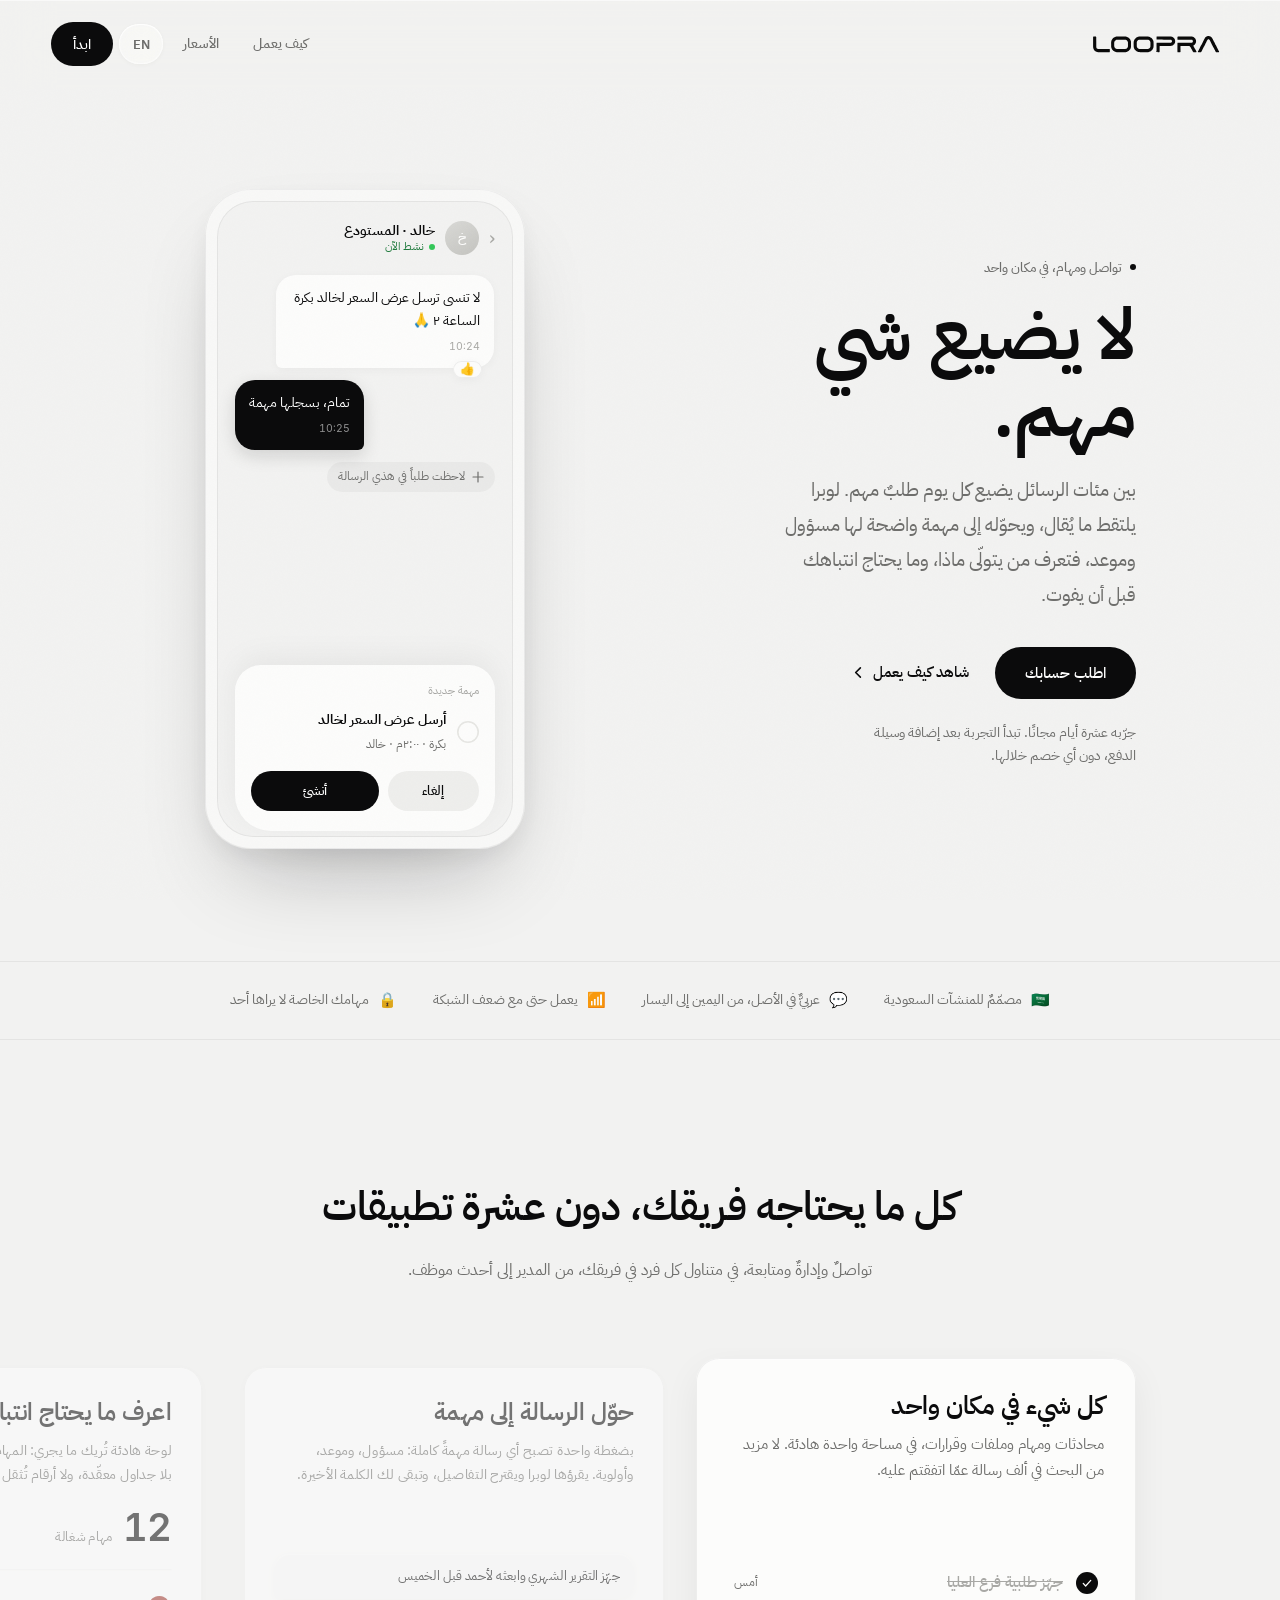
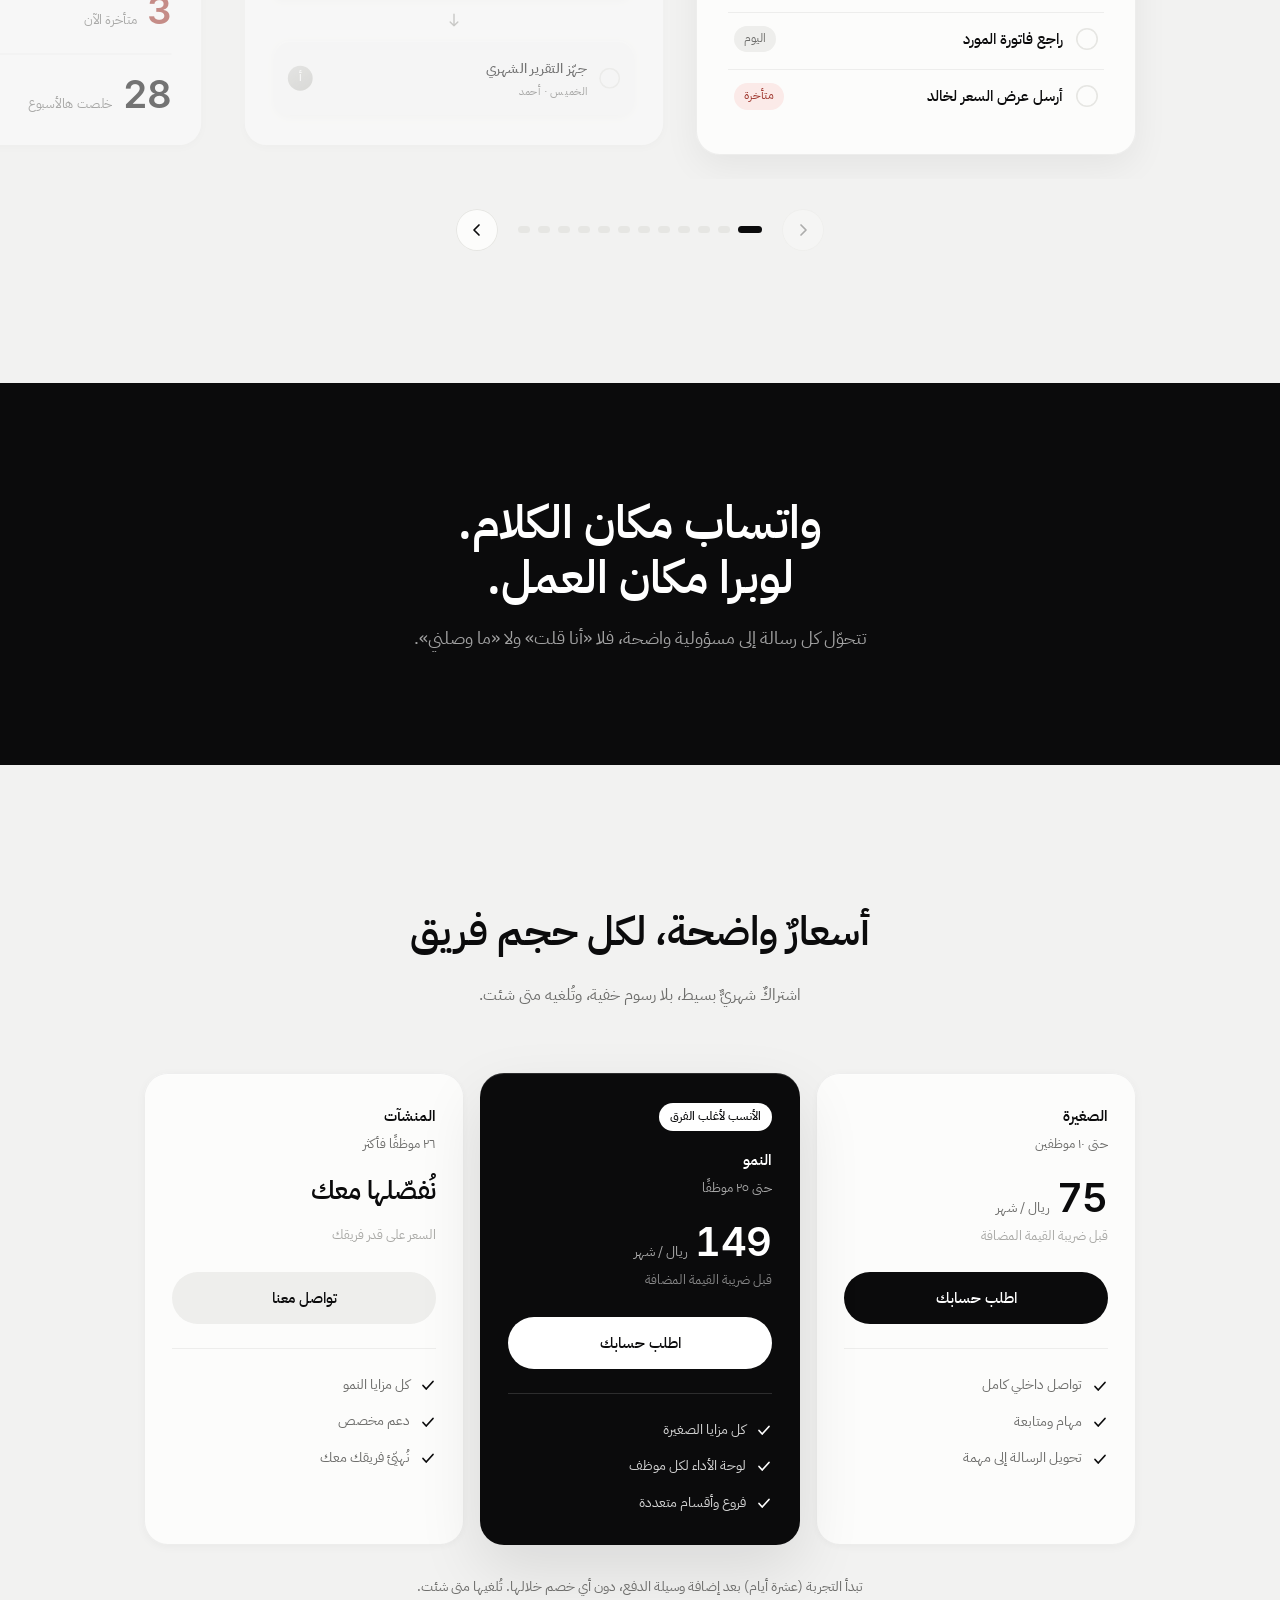
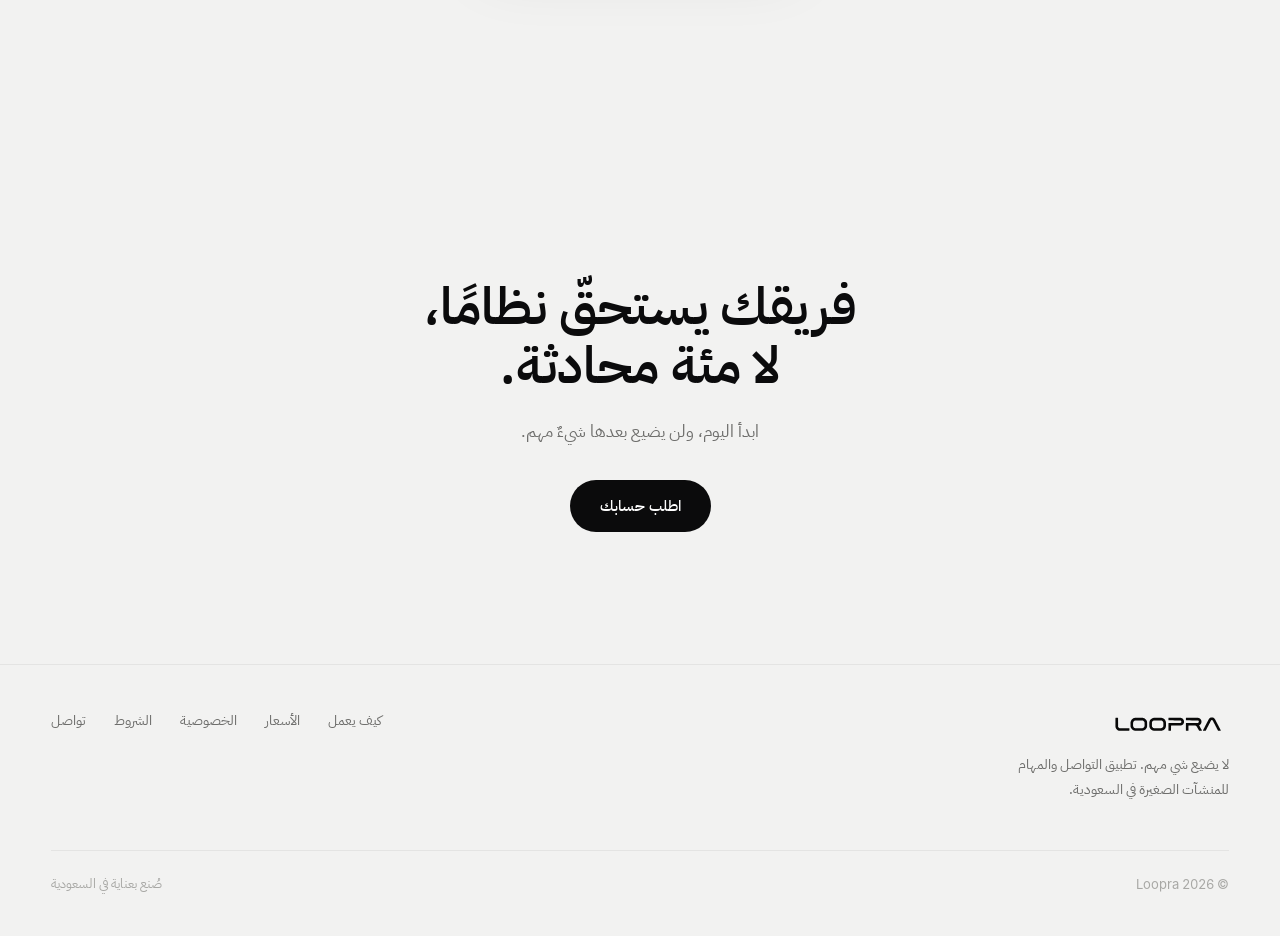
==== index.html @ 15a78964 "Bigger, tightly-cropped scrolled Loopra icon Static export from Uthmanneyaz/loopra web/.  Co-Authore" ====
<!DOCTYPE html><!--E_cmkGOEeN3EX5Sh9aVY4--><html lang="ar" dir="rtl"><head><meta charSet="utf-8"/><meta name="viewport" content="width=device-width, initial-scale=1"/><link rel="preload" as="image" href="/logos/loopra-wordmark-black.svg"/><link rel="preload" as="image" href="/logos/loopra-symbol-tight.svg"/><link rel="stylesheet" href="/_next/static/css/494a7e9a1797869f.css" data-precedence="next"/><link rel="preload" as="script" fetchPriority="low" href="/_next/static/chunks/webpack-4a462cecab786e93.js"/><script src="/_next/static/chunks/4bd1b696-c023c6e3521b1417.js" async=""></script><script src="/_next/static/chunks/255-d999a7d6833d3983.js" async=""></script><script src="/_next/static/chunks/main-app-1e257d0d5912a040.js" async=""></script><script src="/_next/static/chunks/app/page-6cf16dd8db18d4bb.js" async=""></script><link rel="preload" href="/fonts/IBMPlexSansArabic-SemiBold.ttf" as="font" type="font/ttf" crossorigin="anonymous"/><link rel="preload" href="/fonts/IBMPlexSansArabic-Regular.ttf" as="font" type="font/ttf" crossorigin="anonymous"/><meta name="theme-color" content="#F2F2F1"/><title>لوبرا · لا يضيع شي مهم</title><meta name="description" content="لوبرا يحوّل تواصل فريقك اليومي إلى مهام واضحة ومتابَعة. تواصل داخلي ومهام للمنشآت الصغيرة في السعودية."/><meta name="application-name" content="Loopra"/><meta property="og:title" content="لوبرا · لا يضيع شي مهم"/><meta property="og:description" content="تواصل داخلي ومهام متابَعة للمنشآت الصغيرة في السعودية."/><meta property="og:url" content="https://loopra.dev/"/><meta property="og:site_name" content="Loopra"/><meta property="og:locale" content="ar_SA"/><meta property="og:image" content="https://loopra.dev/social/og.png"/><meta property="og:image:width" content="1200"/><meta property="og:image:height" content="630"/><meta property="og:image:alt" content="Loopra"/><meta property="og:type" content="website"/><meta name="twitter:card" content="summary_large_image"/><meta name="twitter:title" content="لوبرا · لا يضيع شي مهم"/><meta name="twitter:description" content="تواصل داخلي ومهام متابَعة للمنشآت الصغيرة في السعودية."/><meta name="twitter:image" content="https://loopra.dev/social/og.png"/><link rel="icon" href="/favicon-32.png" sizes="32x32" type="image/png"/><link rel="icon" href="/favicon-512.png" sizes="512x512" type="image/png"/><link rel="apple-touch-icon" href="/apple-touch-icon.png"/><script src="/_next/static/chunks/polyfills-42372ed130431b0a.js" noModule=""></script></head><body><div hidden=""><!--$--><!--/$--></div><div class="page-shell"><header class="site-header" data-scrolled="false"><div class="wrap"><a href="#top" class="brand-mark" aria-label="Loopra"><img class="brand-wordmark" src="/logos/loopra-wordmark-black.svg" alt="لوبرا"/><img class="brand-symbol" src="/logos/loopra-symbol-tight.svg" alt="" aria-hidden="true"/></a><nav class="header-nav"><a class="nav-link" href="#how">كيف يعمل</a><a class="nav-link" href="#pricing">الأسعار</a><button class="lang-toggle" aria-label="Switch to English">EN</button><button class="btn btn-primary header-cta">ابدأ</button></nav></div></header><main id="top"><section class="section hero"><div class="wrap hero-grid"><div class="hero-copy"><p class="eyebrow load-up">تواصل ومهام، في مكان واحد</p><h1 class="hero-h1 load-up d1" style="white-space:pre-line">لا يضيع شي مهم.</h1><p class="hero-sub load-up d2">بين مئات الرسائل يضيع كل يوم طلبٌ مهم. لوبرا يلتقط ما يُقال، ويحوّله إلى مهمة واضحة لها مسؤول وموعد، فتعرف من يتولّى ماذا، وما يحتاج انتباهك قبل أن يفوت.</p><div class="hero-actions load-up d3"><button class="btn btn-primary">اطلب حسابك</button><a class="btn-ghost" href="#how">شاهد كيف يعمل<!-- --> <svg class="arw" width="15" height="15" viewBox="0 0 16 16" fill="none" aria-hidden="true"><path d="M10 3 5 8l5 5" stroke="currentColor" stroke-width="1.7" stroke-linecap="round" stroke-linejoin="round"></path></svg></a></div><p class="hero-note load-up d3">جرّبه عشرة أيام مجانًا. تبدأ التجربة بعد إضافة وسيلة الدفع، دون أي خصم خلالها.</p></div><div class="stage load-up d2" aria-hidden="true"><div class="phone"><div class="phone-screen"><div class="ps-top"><span class="ps-back">‹</span><span class="avatar">خ</span><span class="ps-id"><span class="ps-name">خالد · المستودع</span><span class="ps-status"><span class="dot"></span> <!-- -->نشط الآن</span></span></div><div class="ps-body"><div class="bubble ps-anim-1">لا تنسى ترسل عرض السعر لخالد بكرة الساعة ٢ 🙏<span class="bubble-time en">10:24</span><span class="reaction ps-anim-r" aria-hidden="true">👍</span></div><div class="bubble out ps-anim-2">تمام، بسجلها مهمة<span class="bubble-time en">10:25</span></div><span class="ai-hint ps-anim-3"><svg class="spark" viewBox="0 0 12 12" fill="none" aria-hidden="true"><path d="M6 1v10M1 6h10" stroke="currentColor" stroke-width="1.2" stroke-linecap="round"></path></svg>لاحظت طلباً في هذي الرسالة</span><div class="ps-sheet ps-anim-4"><div class="ps-sheet-kicker">مهمة جديدة</div><div class="task-row"><span class="task-check"></span><span class="task-main"><span class="task-title">أرسل عرض السعر لخالد</span><span class="task-meta">بكرة · ٢:٠٠م · خالد</span></span></div><div class="ps-sheet-actions"><span class="mini-btn mini-secondary">إلغاء</span><span class="mini-btn mini-primary">أنشئ</span></div></div></div></div></div></div></div></section><div class="strip"><div class="wrap"><span class="strip-item"><span class="strip-emoji" aria-hidden="true">🇸🇦</span> <!-- -->مصمّمٌ للمنشآت السعودية</span><span class="strip-item"><span class="strip-emoji" aria-hidden="true">💬</span> <!-- -->عربيٌّ في الأصل، من اليمين إلى اليسار</span><span class="strip-item"><span class="strip-emoji" aria-hidden="true">📶</span> <!-- -->يعمل حتى مع ضعف الشبكة</span><span class="strip-item"><span class="strip-emoji" aria-hidden="true">🔒</span> <!-- -->مهامك الخاصة لا يراها أحد</span></div></div><section class="section" id="how"><div class="wrap"><div class="caps-head reveal"><h2>كل ما يحتاجه فريقك، دون عشرة تطبيقات</h2><p>تواصلٌ وإدارةٌ ومتابعة، في متناول كل فرد في فريقك، من المدير إلى أحدث موظف.</p></div></div><div class="pillars"><article class="pillar-card is-active"><div class="pillar-head"><h3 class="feature-h">كل شيء في مكان واحد</h3><p class="feature-p">محادثات ومهام وملفات وقرارات، في مساحة واحدة هادئة. لا مزيد من البحث في ألف رسالة عمّا اتفقتم عليه.</p></div><div class="pillar-visual"><div class="visual"><div class="v-list"><div class="v-row"><span class="task-check done"><svg class="tick" width="16" height="16" viewBox="0 0 16 16" fill="none" aria-hidden="true"><path d="M3 8.5 6.2 12 13 4.5" stroke="currentColor" stroke-width="1.7" stroke-linecap="round" stroke-linejoin="round"></path></svg></span><span class="v-title muted">جهّز طلبية فرع العليا</span><span class="v-meta">أمس</span></div><div class="v-row"><span class="task-check"></span><span class="v-title">راجع فاتورة المورد</span><span class="chip">اليوم</span></div><div class="v-row"><span class="task-check"></span><span class="v-title">أرسل عرض السعر لخالد</span><span class="chip late">متأخرة</span></div></div></div></div></article><article class="pillar-card"><div class="pillar-head"><h3 class="feature-h">حوّل الرسالة إلى مهمة</h3><p class="feature-p">بضغطة واحدة تصبح أي رسالة مهمةً كاملة: مسؤول، وموعد، وأولوية. يقرؤها لوبرا ويقترح التفاصيل، وتبقى لك الكلمة الأخيرة.</p></div><div class="pillar-visual"><div class="visual"><div class="v-bubble">جهّز التقرير الشهري وابعثه لأحمد قبل الخميس</div><div class="v-arrow"><svg viewBox="0 0 20 20" fill="none" aria-hidden="true"><path d="M10 4v12M6 12l4 4 4-4" stroke="currentColor" stroke-width="1.5" stroke-linecap="round" stroke-linejoin="round"></path></svg></div><div class="v-task"><span class="task-check"></span><span class="task-main"><span class="v-title">جهّز التقرير الشهري</span><span class="task-meta">الخميس · أحمد</span></span><span class="avatar sm">أ</span></div></div></div></article><article class="pillar-card"><div class="pillar-head"><h3 class="feature-h">اعرف ما يحتاج انتباهك</h3><p class="feature-p">لوحة هادئة تُريك ما يجري: المهام المفتوحة، والمتأخرة، ومن أنجز. بلا جداول معقّدة، ولا أرقام تُثقل رأسك.</p></div><div class="pillar-visual"><div class="visual"><div class="stat"><span class="stat-num en">12</span><span class="stat-label">مهام شغالة</span></div><div class="stat"><span class="stat-num en late">3</span><span class="stat-label">متأخرة الآن</span></div><div class="stat"><span class="stat-num en">28</span><span class="stat-label">خلصت هالأسبوع</span></div></div></div></article><article class="pillar-card"><div class="pillar-head"><h3 class="feature-h">محادثات وقنوات</h3><p class="feature-p">قنوات للفروع والمشاريع، وإعلانات تعرف من قرأها.</p></div><div class="pillar-visual"><div class="visual"><div class="v-list"><div class="v-row"><span class="ch-hash">#</span><span class="v-title">المستودع</span><span class="ch-badge en">3</span></div><div class="v-row"><span class="ch-hash">#</span><span class="v-title">المبيعات</span></div><div class="v-row"><span class="ch-hash">#</span><span class="v-title">الإعلانات</span><span class="ch-badge en">1</span></div></div></div></div></article><article class="pillar-card"><div class="pillar-head"><h3 class="feature-h">مهام ومتابعة</h3><p class="feature-p">أنشئ المهمة وعيّنها وتابعها حتى الإنجاز، مع إثبات بالصورة عند الحاجة.</p></div><div class="pillar-visual"><div class="visual"><div class="v-list"><div class="v-row"><span class="task-check done"><svg class="tick" width="16" height="16" viewBox="0 0 16 16" fill="none" aria-hidden="true"><path d="M3 8.5 6.2 12 13 4.5" stroke="currentColor" stroke-width="1.7" stroke-linecap="round" stroke-linejoin="round"></path></svg></span><span class="v-title muted">راجعت فاتورة المورد</span><span class="v-meta">أحمد</span></div><div class="v-row"><span class="task-check"></span><span class="v-title">جهّز طلبية العليا</span><span class="chip">اليوم</span></div></div></div></div></article><article class="pillar-card"><div class="pillar-head"><h3 class="feature-h">رسائل صوتية</h3><p class="feature-p">يتحوّل صوت الموظف إلى نصٍّ وترجمة، وإلى مهمة إن حمل طلبًا.</p></div><div class="pillar-visual"><div class="visual"><div class="voice-row"><span class="avatar sm">أ</span><span class="wave" aria-hidden="true"><span style="height:8px;animation-delay:0s"></span><span style="height:14px;animation-delay:0.07s"></span><span style="height:20px;animation-delay:0.14s"></span><span style="height:12px;animation-delay:0.21000000000000002s"></span><span style="height:18px;animation-delay:0.28s"></span><span style="height:24px;animation-delay:0.35000000000000003s"></span><span style="height:10px;animation-delay:0.42000000000000004s"></span><span style="height:16px;animation-delay:0.49000000000000005s"></span><span style="height:22px;animation-delay:0.56s"></span><span style="height:14px;animation-delay:0.6300000000000001s"></span><span style="height:9px;animation-delay:0s"></span><span style="height:17px;animation-delay:0.07s"></span><span style="height:23px;animation-delay:0.14s"></span><span style="height:13px;animation-delay:0.21000000000000002s"></span><span style="height:19px;animation-delay:0.28s"></span><span style="height:11px;animation-delay:0.35000000000000003s"></span><span style="height:15px;animation-delay:0.42000000000000004s"></span><span style="height:21px;animation-delay:0.49000000000000005s"></span><span style="height:12px;animation-delay:0.56s"></span><span style="height:16px;animation-delay:0.6300000000000001s"></span><span style="height:10px;animation-delay:0s"></span><span style="height:8px;animation-delay:0.07s"></span></span><span class="voice-time en">0:12</span></div><div class="v-hint"><span class="dot ok"></span> <!-- -->النص جاهز</div></div></div></article><article class="pillar-card"><div class="pillar-head"><h3 class="feature-h">تفويض واضح</h3><p class="feature-p">فوّض المهمة بسببٍ مكتوب، فتنتقل المسؤولية وتُسجَّل.</p></div><div class="pillar-visual"><div class="visual"><div class="deleg"><span class="avatar sm">أ</span><svg class="deleg-arrow" viewBox="0 0 24 12" fill="none" aria-hidden="true"><path d="M2 6h20M17 1l5 5-5 5" stroke="currentColor" stroke-width="1.4" stroke-linecap="round" stroke-linejoin="round"></path></svg><span class="avatar sm">خ</span><span class="deleg-label">فُوّضت</span></div><div class="v-task"><span class="task-check"></span><span class="task-main"><span class="v-title">جهّز طلبية العليا</span><span class="task-meta">خالد</span></span></div></div></div></article><article class="pillar-card"><div class="pillar-head"><h3 class="feature-h">مهام خاصة</h3><p class="feature-p">مهامك الشخصية لا يراها أحد. ولا صاحب الشركة.</p></div><div class="pillar-visual"><div class="visual"><div class="private-card"><span class="lock" aria-hidden="true"><svg viewBox="0 0 16 16" fill="none"><rect x="3" y="7" width="10" height="7" rx="2" stroke="currentColor" stroke-width="1.3"></rect><path d="M5 7V5a3 3 0 0 1 6 0v2" stroke="currentColor" stroke-width="1.3"></path></svg></span><span class="v-title">مهمة خاصة</span></div><div class="private-dots" aria-hidden="true"><span></span><span></span><span></span></div></div></div></article><article class="pillar-card"><div class="pillar-head"><h3 class="feature-h">لوحة أداء حية</h3><p class="feature-p">إنجاز فريقك لحظةً بلحظة، والتزامه بالمواعيد في نظرة.</p></div><div class="pillar-visual"><div class="visual"><div class="bars" aria-hidden="true"><span class="" style="height:42%;animation-delay:0s"></span><span class="" style="height:64%;animation-delay:0.13s"></span><span class="" style="height:50%;animation-delay:0.26s"></span><span class="" style="height:78%;animation-delay:0.39s"></span><span class="" style="height:60%;animation-delay:0.52s"></span><span class="on" style="height:90%;animation-delay:0.65s"></span></div><div class="v-hint"><span class="pct en">92%</span> <!-- -->الالتزام بالمواعيد</div></div></div></article><article class="pillar-card"><div class="pillar-head"><h3 class="feature-h">قوائم متكررة</h3><p class="feature-p">قوائم افتتاحٍ وإغلاق تتكرر تلقائيًا كل يوم.</p></div><div class="pillar-visual"><div class="visual"><div class="v-list"><div class="v-row"><span class="task-check done"><svg class="tick" width="16" height="16" viewBox="0 0 16 16" fill="none" aria-hidden="true"><path d="M3 8.5 6.2 12 13 4.5" stroke="currentColor" stroke-width="1.7" stroke-linecap="round" stroke-linejoin="round"></path></svg></span><span class="v-title muted">افتح المحل</span><span class="chip">يوميًا</span></div><div class="v-row"><span class="task-check done"><svg class="tick" width="16" height="16" viewBox="0 0 16 16" fill="none" aria-hidden="true"><path d="M3 8.5 6.2 12 13 4.5" stroke="currentColor" stroke-width="1.7" stroke-linecap="round" stroke-linejoin="round"></path></svg></span><span class="v-title muted">جهّز الكاشير</span></div><div class="v-row"><span class="task-check"></span><span class="v-title">تفقّد المخزون</span></div></div></div></div></article><article class="pillar-card"><div class="pillar-head"><h3 class="feature-h">يعمل بأي شبكة</h3><p class="feature-p">يحفظ عمل فريقك، ويُرسله فور عودة الاتصال.</p></div><div class="pillar-visual"><div class="visual"><div class="offline-pill"><span class="dot off"></span> <!-- -->بدون اتصال</div><div class="v-task"><span class="clock" aria-hidden="true"><svg viewBox="0 0 16 16" fill="none"><circle cx="8" cy="8" r="6" stroke="currentColor" stroke-width="1.3"></circle><path d="M8 5v3l2 1" stroke="currentColor" stroke-width="1.3" stroke-linecap="round" stroke-linejoin="round"></path></svg></span><span class="task-main"><span class="v-title">جهّز التقرير الشهري</span><span class="task-meta">يُرسل عند عودة الشبكة</span></span></div></div></div></article><article class="pillar-card"><div class="pillar-head"><h3 class="feature-h">بلغة كل موظف</h3><p class="feature-p">عربيٌّ في الأصل، وإنجليزيٌّ وأردو لفريقٍ متنوّع.</p></div><div class="pillar-visual"><div class="visual"><div class="lang-chips"><span class="lang-chip on">العربية</span><span class="lang-chip">English</span><span class="lang-chip">اردو</span></div></div></div></article></div><div class="wrap"><div class="pillar-controls"><button class="pillar-arrow prev" disabled="" aria-label="السابق"><svg width="16" height="16" viewBox="0 0 16 16" fill="none" aria-hidden="true"><path d="M10 3 5 8l5 5" stroke="currentColor" stroke-width="1.7" stroke-linecap="round" stroke-linejoin="round"></path></svg></button><div class="pillar-dots"><button class="pillar-dot on" aria-label="1" aria-current="true"></button><button class="pillar-dot" aria-label="2" aria-current="false"></button><button class="pillar-dot" aria-label="3" aria-current="false"></button><button class="pillar-dot" aria-label="4" aria-current="false"></button><button class="pillar-dot" aria-label="5" aria-current="false"></button><button class="pillar-dot" aria-label="6" aria-current="false"></button><button class="pillar-dot" aria-label="7" aria-current="false"></button><button class="pillar-dot" aria-label="8" aria-current="false"></button><button class="pillar-dot" aria-label="9" aria-current="false"></button><button class="pillar-dot" aria-label="10" aria-current="false"></button><button class="pillar-dot" aria-label="11" aria-current="false"></button><button class="pillar-dot" aria-label="12" aria-current="false"></button></div><button class="pillar-arrow next" aria-label="التالي"><svg width="16" height="16" viewBox="0 0 16 16" fill="none" aria-hidden="true"><path d="M10 3 5 8l5 5" stroke="currentColor" stroke-width="1.7" stroke-linecap="round" stroke-linejoin="round"></path></svg></button></div></div></section><section class="band"><div class="wrap reveal"><p class="band-line">واتساب مكان الكلام. لوبرا مكان العمل.</p><p class="band-sub">تتحوّل كل رسالة إلى مسؤولية واضحة، فلا «أنا قلت» ولا «ما وصلني».</p></div></section><section class="section" id="pricing"><div class="wrap"><div class="pricing-head reveal"><h2>أسعارٌ واضحة، لكل حجم فريق</h2><p>اشتراكٌ شهريٌّ بسيط، بلا رسوم خفية، وتُلغيه متى شئت.</p></div><div class="plans reveal"><div class="plan"><div class="plan-name">الصغيرة</div><div class="plan-for">حتى ١٠ موظفين</div><div class="plan-price"><span class="plan-amount en">75</span><span class="plan-unit">ريال / شهر</span></div><div class="plan-vat">قبل ضريبة القيمة المضافة</div><button class="btn btn-block plan-cta btn-primary">اطلب حسابك</button><div class="plan-line"></div><ul class="plan-feats"><li><svg class="tick" width="16" height="16" viewBox="0 0 16 16" fill="none" aria-hidden="true"><path d="M3 8.5 6.2 12 13 4.5" stroke="currentColor" stroke-width="1.7" stroke-linecap="round" stroke-linejoin="round"></path></svg> <!-- -->تواصل داخلي كامل</li><li><svg class="tick" width="16" height="16" viewBox="0 0 16 16" fill="none" aria-hidden="true"><path d="M3 8.5 6.2 12 13 4.5" stroke="currentColor" stroke-width="1.7" stroke-linecap="round" stroke-linejoin="round"></path></svg> <!-- -->مهام ومتابعة</li><li><svg class="tick" width="16" height="16" viewBox="0 0 16 16" fill="none" aria-hidden="true"><path d="M3 8.5 6.2 12 13 4.5" stroke="currentColor" stroke-width="1.7" stroke-linecap="round" stroke-linejoin="round"></path></svg> <!-- -->تحويل الرسالة إلى مهمة</li></ul></div><div class="plan featured"><span class="plan-badge">الأنسب لأغلب الفرق</span><div class="plan-name">النمو</div><div class="plan-for">حتى ٢٥ موظفًا</div><div class="plan-price"><span class="plan-amount en">149</span><span class="plan-unit">ريال / شهر</span></div><div class="plan-vat">قبل ضريبة القيمة المضافة</div><button class="btn btn-block plan-cta btn-primary">اطلب حسابك</button><div class="plan-line"></div><ul class="plan-feats"><li><svg class="tick" width="16" height="16" viewBox="0 0 16 16" fill="none" aria-hidden="true"><path d="M3 8.5 6.2 12 13 4.5" stroke="currentColor" stroke-width="1.7" stroke-linecap="round" stroke-linejoin="round"></path></svg> <!-- -->كل مزايا الصغيرة</li><li><svg class="tick" width="16" height="16" viewBox="0 0 16 16" fill="none" aria-hidden="true"><path d="M3 8.5 6.2 12 13 4.5" stroke="currentColor" stroke-width="1.7" stroke-linecap="round" stroke-linejoin="round"></path></svg> <!-- -->لوحة الأداء لكل موظف</li><li><svg class="tick" width="16" height="16" viewBox="0 0 16 16" fill="none" aria-hidden="true"><path d="M3 8.5 6.2 12 13 4.5" stroke="currentColor" stroke-width="1.7" stroke-linecap="round" stroke-linejoin="round"></path></svg> <!-- -->فروع وأقسام متعددة</li></ul></div><div class="plan"><div class="plan-name">المنشآت</div><div class="plan-for">٢٦ موظفًا فأكثر</div><div class="plan-price"><span class="plan-amount plan-amount-sm">نُفصّلها معك</span></div><div class="plan-vat">السعر على قدر فريقك</div><button class="btn btn-block plan-cta btn-secondary">تواصل معنا</button><div class="plan-line"></div><ul class="plan-feats"><li><svg class="tick" width="16" height="16" viewBox="0 0 16 16" fill="none" aria-hidden="true"><path d="M3 8.5 6.2 12 13 4.5" stroke="currentColor" stroke-width="1.7" stroke-linecap="round" stroke-linejoin="round"></path></svg> <!-- -->كل مزايا النمو</li><li><svg class="tick" width="16" height="16" viewBox="0 0 16 16" fill="none" aria-hidden="true"><path d="M3 8.5 6.2 12 13 4.5" stroke="currentColor" stroke-width="1.7" stroke-linecap="round" stroke-linejoin="round"></path></svg> <!-- -->دعم مخصص</li><li><svg class="tick" width="16" height="16" viewBox="0 0 16 16" fill="none" aria-hidden="true"><path d="M3 8.5 6.2 12 13 4.5" stroke="currentColor" stroke-width="1.7" stroke-linecap="round" stroke-linejoin="round"></path></svg> <!-- -->نُهيّئ فريقك معك</li></ul></div></div><p class="trial-note reveal">تبدأ التجربة (عشرة أيام) بعد إضافة وسيلة الدفع، دون أي خصم خلالها. تُلغيها متى شئت.</p></div></section><section class="section closer"><div class="wrap reveal"><h2 class="closer-h">فريقك يستحقّ نظامًا،<br/>لا مئة محادثة.</h2><p class="closer-p">ابدأ اليوم، ولن يضيع بعدها شيءٌ مهم.</p><button class="btn btn-primary">اطلب حسابك</button></div></section><footer class="site-footer"><div class="wrap"><div class="footer-grid"><div><img class="footer-logo" src="/logos/loopra-wordmark-black.svg" alt="لوبرا"/><p class="footer-tag">لا يضيع شي مهم. تطبيق التواصل والمهام للمنشآت الصغيرة في السعودية.</p></div><nav class="footer-links"><a href="#how">كيف يعمل</a><a href="#pricing">الأسعار</a><a href="/privacy">الخصوصية</a><a href="/terms">الشروط</a><a href="mailto:founder@loopra.dev">تواصل</a></nav></div><div class="footer-bottom"><span class="en">© 2026 Loopra</span><span>صُنع بعناية في السعودية</span></div></div></footer></main></div><!--$--><!--/$--><script src="/_next/static/chunks/webpack-4a462cecab786e93.js" id="_R_" async=""></script><script>(self.__next_f=self.__next_f||[]).push([0])</script><script>self.__next_f.push([1,"1:\"$Sreact.fragment\"\n2:I[9766,[],\"\"]\n3:I[8924,[],\"\"]\n4:I[1789,[\"974\",\"static/chunks/app/page-6cf16dd8db18d4bb.js\"],\"LangProvider\"]\n5:I[7528,[\"974\",\"static/chunks/app/page-6cf16dd8db18d4bb.js\"],\"RequestFormProvider\"]\n6:I[5463,[\"974\",\"static/chunks/app/page-6cf16dd8db18d4bb.js\"],\"default\"]\n7:I[4431,[],\"OutletBoundary\"]\n9:I[5278,[],\"AsyncMetadataOutlet\"]\nb:I[4431,[],\"ViewportBoundary\"]\nd:I[4431,[],\"MetadataBoundary\"]\ne:\"$Sreact.suspense\"\n10:I[7150,[],\"\"]\n:HL[\"/_next/static/css/494a7e9a1797869f.css\",\"style\"]\n"])</script><script>self.__next_f.push([1,"0:{\"P\":null,\"b\":\"E_cmkGOEeN3EX5Sh9aVY4\",\"p\":\"\",\"c\":[\"\",\"\"],\"i\":false,\"f\":[[[\"\",{\"children\":[\"__PAGE__\",{}]},\"$undefined\",\"$undefined\",true],[\"\",[\"$\",\"$1\",\"c\",{\"children\":[[[\"$\",\"link\",\"0\",{\"rel\":\"stylesheet\",\"href\":\"/_next/static/css/494a7e9a1797869f.css\",\"precedence\":\"next\",\"crossOrigin\":\"$undefined\",\"nonce\":\"$undefined\"}]],[\"$\",\"html\",null,{\"lang\":\"ar\",\"dir\":\"rtl\",\"children\":[[\"$\",\"head\",null,{\"children\":[[\"$\",\"link\",null,{\"rel\":\"preload\",\"href\":\"/fonts/IBMPlexSansArabic-SemiBold.ttf\",\"as\":\"font\",\"type\":\"font/ttf\",\"crossOrigin\":\"anonymous\"}],[\"$\",\"link\",null,{\"rel\":\"preload\",\"href\":\"/fonts/IBMPlexSansArabic-Regular.ttf\",\"as\":\"font\",\"type\":\"font/ttf\",\"crossOrigin\":\"anonymous\"}]]}],[\"$\",\"body\",null,{\"children\":[\"$\",\"$L2\",null,{\"parallelRouterKey\":\"children\",\"error\":\"$undefined\",\"errorStyles\":\"$undefined\",\"errorScripts\":\"$undefined\",\"template\":[\"$\",\"$L3\",null,{}],\"templateStyles\":\"$undefined\",\"templateScripts\":\"$undefined\",\"notFound\":[[[\"$\",\"title\",null,{\"children\":\"404: This page could not be found.\"}],[\"$\",\"div\",null,{\"style\":{\"fontFamily\":\"system-ui,\\\"Segoe UI\\\",Roboto,Helvetica,Arial,sans-serif,\\\"Apple Color Emoji\\\",\\\"Segoe UI Emoji\\\"\",\"height\":\"100vh\",\"textAlign\":\"center\",\"display\":\"flex\",\"flexDirection\":\"column\",\"alignItems\":\"center\",\"justifyContent\":\"center\"},\"children\":[\"$\",\"div\",null,{\"children\":[[\"$\",\"style\",null,{\"dangerouslySetInnerHTML\":{\"__html\":\"body{color:#000;background:#fff;margin:0}.next-error-h1{border-right:1px solid rgba(0,0,0,.3)}@media (prefers-color-scheme:dark){body{color:#fff;background:#000}.next-error-h1{border-right:1px solid rgba(255,255,255,.3)}}\"}}],[\"$\",\"h1\",null,{\"className\":\"next-error-h1\",\"style\":{\"display\":\"inline-block\",\"margin\":\"0 20px 0 0\",\"padding\":\"0 23px 0 0\",\"fontSize\":24,\"fontWeight\":500,\"verticalAlign\":\"top\",\"lineHeight\":\"49px\"},\"children\":404}],[\"$\",\"div\",null,{\"style\":{\"display\":\"inline-block\"},\"children\":[\"$\",\"h2\",null,{\"style\":{\"fontSize\":14,\"fontWeight\":400,\"lineHeight\":\"49px\",\"margin\":0},\"children\":\"This page could not be found.\"}]}]]}]}]],[]],\"forbidden\":\"$undefined\",\"unauthorized\":\"$undefined\"}]}]]}]]}],{\"children\":[\"__PAGE__\",[\"$\",\"$1\",\"c\",{\"children\":[[\"$\",\"$L4\",null,{\"children\":[\"$\",\"$L5\",null,{\"children\":[\"$\",\"$L6\",null,{}]}]}],null,[\"$\",\"$L7\",null,{\"children\":[\"$L8\",[\"$\",\"$L9\",null,{\"promise\":\"$@a\"}]]}]]}],{},null,false]},null,false],[\"$\",\"$1\",\"h\",{\"children\":[null,[[\"$\",\"$Lb\",null,{\"children\":\"$Lc\"}],null],[\"$\",\"$Ld\",null,{\"children\":[\"$\",\"div\",null,{\"hidden\":true,\"children\":[\"$\",\"$e\",null,{\"fallback\":null,\"children\":\"$Lf\"}]}]}]]}],false]],\"m\":\"$undefined\",\"G\":[\"$10\",[]],\"s\":false,\"S\":true}\n"])</script><script>self.__next_f.push([1,"c:[[\"$\",\"meta\",\"0\",{\"charSet\":\"utf-8\"}],[\"$\",\"meta\",\"1\",{\"name\":\"viewport\",\"content\":\"width=device-width, initial-scale=1\"}],[\"$\",\"meta\",\"2\",{\"name\":\"theme-color\",\"content\":\"#F2F2F1\"}]]\n8:null\n"])</script><script>self.__next_f.push([1,"11:I[622,[],\"IconMark\"]\n"])</script><script>self.__next_f.push([1,"a:{\"metadata\":[[\"$\",\"title\",\"0\",{\"children\":\"لوبرا · لا يضيع شي مهم\"}],[\"$\",\"meta\",\"1\",{\"name\":\"description\",\"content\":\"لوبرا يحوّل تواصل فريقك اليومي إلى مهام واضحة ومتابَعة. تواصل داخلي ومهام للمنشآت الصغيرة في السعودية.\"}],[\"$\",\"meta\",\"2\",{\"name\":\"application-name\",\"content\":\"Loopra\"}],[\"$\",\"meta\",\"3\",{\"property\":\"og:title\",\"content\":\"لوبرا · لا يضيع شي مهم\"}],[\"$\",\"meta\",\"4\",{\"property\":\"og:description\",\"content\":\"تواصل داخلي ومهام متابَعة للمنشآت الصغيرة في السعودية.\"}],[\"$\",\"meta\",\"5\",{\"property\":\"og:url\",\"content\":\"https://loopra.dev/\"}],[\"$\",\"meta\",\"6\",{\"property\":\"og:site_name\",\"content\":\"Loopra\"}],[\"$\",\"meta\",\"7\",{\"property\":\"og:locale\",\"content\":\"ar_SA\"}],[\"$\",\"meta\",\"8\",{\"property\":\"og:image\",\"content\":\"https://loopra.dev/social/og.png\"}],[\"$\",\"meta\",\"9\",{\"property\":\"og:image:width\",\"content\":\"1200\"}],[\"$\",\"meta\",\"10\",{\"property\":\"og:image:height\",\"content\":\"630\"}],[\"$\",\"meta\",\"11\",{\"property\":\"og:image:alt\",\"content\":\"Loopra\"}],[\"$\",\"meta\",\"12\",{\"property\":\"og:type\",\"content\":\"website\"}],[\"$\",\"meta\",\"13\",{\"name\":\"twitter:card\",\"content\":\"summary_large_image\"}],[\"$\",\"meta\",\"14\",{\"name\":\"twitter:title\",\"content\":\"لوبرا · لا يضيع شي مهم\"}],[\"$\",\"meta\",\"15\",{\"name\":\"twitter:description\",\"content\":\"تواصل داخلي ومهام متابَعة للمنشآت الصغيرة في السعودية.\"}],[\"$\",\"meta\",\"16\",{\"name\":\"twitter:image\",\"content\":\"https://loopra.dev/social/og.png\"}],[\"$\",\"link\",\"17\",{\"rel\":\"icon\",\"href\":\"/favicon-32.png\",\"sizes\":\"32x32\",\"type\":\"image/png\"}],[\"$\",\"link\",\"18\",{\"rel\":\"icon\",\"href\":\"/favicon-512.png\",\"sizes\":\"512x512\",\"type\":\"image/png\"}],[\"$\",\"link\",\"19\",{\"rel\":\"apple-touch-icon\",\"href\":\"/apple-touch-icon.png\"}],[\"$\",\"$L11\",\"20\",{}]],\"error\":null,\"digest\":\"$undefined\"}\n"])</script><script>self.__next_f.push([1,"f:\"$a:metadata\"\n"])</script></body></html>
---- _next/static/css/494a7e9a1797869f.css ----
@font-face{font-family:Plex Arabic;src:url(/fonts/IBMPlexSansArabic-Regular.ttf) format("truetype");font-weight:400;font-display:swap}@font-face{font-family:Plex Arabic;src:url(/fonts/IBMPlexSansArabic-Medium.ttf) format("truetype");font-weight:500;font-display:swap}@font-face{font-family:Plex Arabic;src:url(/fonts/IBMPlexSansArabic-SemiBold.ttf) format("truetype");font-weight:600;font-display:swap}@font-face{font-family:Inter Web;src:url(/fonts/Inter-Regular.otf) format("opentype");font-weight:400;font-display:swap}@font-face{font-family:Inter Web;src:url(/fonts/Inter-Medium.otf) format("opentype");font-weight:500;font-display:swap}@font-face{font-family:Inter Web;src:url(/fonts/Inter-SemiBold.otf) format("opentype");font-weight:600;font-display:swap}:root{--canvas:#F2F2F1;--base:#F8F8F7;--elevated:#FCFCFB;--pure:#FFFFFF;--soft:#EEEEEC;--ink:#0B0B0C;--secondary:#6E6E6C;--tertiary:#A8A8A5;--divider:#E6E6E3;--hairline:rgba(11,11,12,0.06);--action:#0B0B0C;--action-hover:#232324;--action-text:#FFFFFF;--success:#34C759;--success-text:#1E7A3C;--critical:#A03A31;--critical-tint:#FBEAE8;--r-sheet:32px;--r-card:24px;--r-input:14px;--r-pill:999px;--font-ar:"Plex Arabic","Inter Web",system-ui,sans-serif;--font-en:"Inter Web",system-ui,sans-serif;--font:var(--font-ar);--t-press:100ms;--t-micro:180ms;--t-standard:300ms;--t-slow:480ms;--ease:cubic-bezier(0.16,1,0.3,1);--ease-soft:cubic-bezier(0.22,0.61,0.36,1);--shadow-float:0 2px 10px rgba(11,11,12,0.04);--shadow-elevated:0 12px 36px rgba(11,11,12,0.06);--shadow-sheet:0 26px 64px rgba(11,11,12,0.10);--page:1080px;--chrome:1560px;--pad:clamp(20px,5vw,44px)}html[lang=en]{--font:var(--font-en)}*,:after,:before{box-sizing:border-box}body,html{margin:0;padding:0}html{-webkit-text-size-adjust:100%;scroll-behavior:smooth}body{background:var(--canvas);color:var(--ink);font-family:var(--font);font-weight:400;line-height:1.75;letter-spacing:0;-webkit-font-smoothing:antialiased;text-rendering:optimizeLegibility;overflow-x:hidden}html[lang=en] body{line-height:1.6}a{color:inherit;text-decoration:none}img,svg{display:block;max-width:100%}button{font-family:inherit;cursor:pointer;border:none;background:none;color:inherit}::selection{background:rgba(11,11,12,.09)}:focus-visible{outline:2px solid var(--ink);outline-offset:3px;border-radius:6px}.en{font-family:var(--font-en);font-feature-settings:"tnum" 1}.lang-switching .page-shell{opacity:.38;transition:opacity .15s var(--ease)}.page-shell{transition:transform var(--t-slow) var(--ease),filter var(--t-slow) var(--ease),opacity var(--t-standard) var(--ease)}.wrap{width:100%;max-width:var(--page);margin-inline:auto;padding-inline:var(--pad)}.section{padding-block:clamp(72px,12vw,132px)}#top,.section[id]{scroll-margin-top:84px}.section-title{font-size:clamp(22px,3vw,30px);font-weight:600;letter-spacing:-.01em;margin:0 0 clamp(36px,5vw,56px);max-width:20ch}html[lang=ar] .section-title{letter-spacing:0}.eyebrow{font-size:13px;font-weight:500;color:var(--secondary);margin:0 0 18px}.eyebrow:before{content:"";display:inline-block;width:6px;height:6px;border-radius:50%;background:var(--ink);vertical-align:middle;-webkit-margin-end:9px;margin-inline-end:9px;margin-bottom:2px}.btn{display:inline-flex;align-items:center;justify-content:center;gap:8px;height:52px;padding-inline:30px;border-radius:var(--r-pill);font-size:15px;font-weight:500;white-space:nowrap;transition:transform var(--t-press) var(--ease),background var(--t-micro) var(--ease),box-shadow var(--t-micro) var(--ease)}.btn-primary{background:var(--action);color:var(--action-text)}.btn-primary:hover{background:var(--action-hover);box-shadow:0 6px 20px rgba(11,11,12,.16);transform:translateY(-1px)}.btn-primary:active{transform:translateY(0) scale(.98);box-shadow:none}.btn-secondary{background:var(--soft);color:var(--ink)}.btn-secondary:hover{background:#e7e7e4;transform:translateY(-1px)}.btn-secondary:active{transform:translateY(0) scale(.98)}.btn-ghost{height:52px;padding-inline:14px;color:var(--ink);font-size:15px;font-weight:500;display:inline-flex;align-items:center;gap:7px}.btn-ghost .arw{transition:transform var(--t-micro) var(--ease)}.btn-ghost:hover .arw{transform:translateX(-4px)}html[dir=ltr] .btn-ghost .arw{transform:scaleX(-1)}html[dir=ltr] .btn-ghost:hover .arw{transform:scaleX(-1) translateX(-4px)}.btn-block{display:flex;width:100%}.site-header{position:-webkit-sticky;position:sticky;top:0;z-index:50;background:color-mix(in srgb,var(--canvas) 60%,transparent);backdrop-filter:saturate(185%) blur(24px);-webkit-backdrop-filter:saturate(185%) blur(24px);box-shadow:inset 0 1px 0 rgba(255,255,255,.55);border-bottom:1px solid transparent;transition:border-color var(--t-standard) var(--ease),background var(--t-standard) var(--ease)}.site-header[data-scrolled=true]{border-bottom-color:var(--hairline);background:color-mix(in srgb,var(--canvas) 72%,transparent)}.site-header .wrap{display:flex;align-items:center;justify-content:space-between;max-width:var(--chrome);height:88px;gap:12px;transition:height var(--t-standard) var(--ease);padding-inline:clamp(24px,4vw,56px)}.site-header[data-scrolled=true] .wrap{height:74px}.brand-mark{position:relative;display:inline-flex;align-items:center;height:54px;width:156px;overflow:hidden;transition:width var(--t-standard) var(--ease)}.brand-wordmark{height:36px;transform:translateY(-50%)}.brand-symbol,.brand-wordmark{position:absolute;inset-inline-start:0;top:50%;width:auto;transition:opacity var(--t-standard) var(--ease),transform var(--t-standard) var(--ease)}.brand-symbol{height:54px;opacity:0;transform:translateY(-50%) scale(.7)}.site-header[data-scrolled=true] .brand-mark{width:74px}.site-header[data-scrolled=true] .brand-wordmark{opacity:0;transform:translateY(-50%) scale(.9)}.site-header[data-scrolled=true] .brand-symbol{opacity:1;transform:translateY(-50%) scale(1)}.header-nav{display:flex;align-items:center;gap:6px}.nav-link{color:var(--secondary);font-size:14px;font-weight:500;padding:10px 14px;border-radius:var(--r-pill);transition:color var(--t-micro) var(--ease)}.nav-link:hover{color:var(--ink)}.lang-toggle{height:40px;min-width:44px;padding-inline:12px;border-radius:var(--r-pill);font-size:13px;font-weight:600;color:var(--secondary);box-shadow:inset 0 0 0 1px var(--divider);transition:color var(--t-micro) var(--ease),box-shadow var(--t-micro) var(--ease),background var(--t-micro) var(--ease)}.lang-toggle:hover{color:var(--ink);box-shadow:inset 0 0 0 1px var(--tertiary)}.lang-toggle:active{transform:scale(.95)}.header-cta{height:44px;padding-inline:22px;font-size:14px}.hero{padding-top:clamp(44px,8vw,92px);padding-bottom:clamp(56px,9vw,104px)}.hero-grid{display:grid;grid-template-columns:1.04fr .96fr;grid-gap:clamp(32px,6vw,72px);gap:clamp(32px,6vw,72px);align-items:center}.hero-h1{font-size:clamp(40px,7.2vw,72px);font-weight:600;line-height:1.06;letter-spacing:0;margin:0 0 22px}html[lang=en] .hero-h1{letter-spacing:-.022em}.hero-sub{font-size:clamp(16px,2.1vw,19px);color:var(--secondary);line-height:1.85;margin:0 0 34px;max-width:32ch}html[lang=en] .hero-sub{line-height:1.62}.hero-actions{display:flex;align-items:center;gap:12px;flex-wrap:wrap}.hero-note{margin-top:22px;font-size:13.5px;color:var(--secondary);max-width:34ch}.stage{position:relative;display:flex;justify-content:center;padding-block:8px}.stage:before{content:"";position:absolute;inset:6% 8%;background:radial-gradient(60% 55% at 50% 40%,rgba(11,11,12,.06),transparent 70%);filter:blur(12px);z-index:0}.phone{position:relative;z-index:1;width:min(320px,78vw);aspect-ratio:320/660;background:var(--base);border-radius:46px;padding:12px;box-shadow:var(--shadow-sheet),inset 0 0 0 1px var(--hairline)}.phone-screen{height:100%;background:var(--canvas);border-radius:36px;overflow:hidden;display:flex;flex-direction:column;box-shadow:inset 0 0 0 1px var(--hairline)}.ps-top{display:flex;align-items:center;gap:10px;padding:20px 18px 14px}.ps-back{color:var(--tertiary);font-size:20px;line-height:1}html[dir=ltr] .ps-back{transform:scaleX(-1)}.avatar{width:34px;height:34px;border-radius:50%;background:linear-gradient(150deg,#d9d9d6,#c4c4c0);color:var(--elevated);display:grid;place-items:center;font-size:13px;font-weight:600;flex:none}.avatar.sm{width:26px;height:26px;font-size:11px}.ps-id{display:flex;flex-direction:column;line-height:1.3}.ps-name{font-size:14px;font-weight:600}.ps-status{font-size:11px;color:var(--success-text);display:flex;align-items:center;gap:5px}.dot{width:6px;height:6px;border-radius:50%;background:var(--success);flex:none}.ps-body{flex:1 1;padding:6px 18px;display:flex;flex-direction:column;gap:12px}.bubble{align-self:flex-start;max-width:84%;background:var(--elevated);border-radius:20px 20px 20px 6px;padding:12px 14px;font-size:13.5px;line-height:1.7;box-shadow:var(--shadow-float)}html[dir=ltr] .bubble{border-radius:20px 20px 6px 20px}.bubble-time{display:block;margin-top:5px;font-size:10.5px;color:var(--tertiary)}.ai-hint{align-self:flex-start;display:inline-flex;align-items:center;gap:7px;font-size:11.5px;color:var(--secondary);padding:5px 11px;background:rgba(11,11,12,.035);border-radius:var(--r-pill)}.ai-hint .spark{width:12px;height:12px}.ps-sheet{margin-top:auto;background:var(--elevated);border-radius:26px 26px 36px 36px;padding:16px 16px 20px;box-shadow:0 -8px 30px rgba(11,11,12,.05)}.ps-sheet-kicker{font-size:11px;color:var(--tertiary);margin-bottom:8px}.task-row{display:flex;align-items:center;gap:11px}.task-check{width:22px;height:22px;border-radius:50%;box-shadow:inset 0 0 0 1.6px var(--divider);flex:none}.task-main{flex:1 1;min-width:0}.task-title{font-size:14px;font-weight:600;display:block}.task-meta{font-size:11.5px;color:var(--secondary);margin-top:2px;display:block}.ps-sheet-actions{display:flex;gap:9px;margin-top:16px}.mini-btn{height:40px;border-radius:var(--r-pill);font-size:13px;font-weight:500;flex:1 1;display:grid;place-items:center}.mini-primary{background:var(--action);color:#fff;flex:1.4 1}.mini-secondary{background:var(--soft);color:var(--ink)}.strip{border-block:1px solid var(--hairline)}.strip .wrap{display:flex;flex-wrap:wrap;gap:14px 36px;align-items:center;justify-content:center;padding-block:26px;text-align:center}.strip-item{font-size:14px;color:var(--secondary);display:inline-flex;align-items:center;gap:9px}.strip-emoji{font-size:15px;line-height:1;filter:saturate(.92)}.features{display:flex;flex-direction:column;gap:clamp(60px,9vw,112px)}.feature{display:grid;grid-template-columns:1fr 1fr;grid-gap:clamp(28px,5vw,72px);gap:clamp(28px,5vw,72px);align-items:center}.feature:nth-child(2n) .feature-visual{order:-1}.feature-index{display:flex;align-items:center;gap:10px;font-size:13px;font-weight:500;color:var(--tertiary);margin-bottom:16px}.fe-emoji{font-size:18px;line-height:1}.feature-h{font-size:clamp(26px,3.6vw,36px);font-weight:600;line-height:1.2;margin:0 0 16px;letter-spacing:0}html[lang=en] .feature-h{letter-spacing:-.015em}.feature-p{font-size:16.5px;color:var(--secondary);line-height:1.9;margin:0;max-width:40ch}html[lang=en] .feature-p{line-height:1.65}.visual{background:var(--elevated);border-radius:var(--r-card);padding:26px;box-shadow:var(--shadow-elevated),inset 0 0 0 1px var(--hairline)}.v-list{display:flex;flex-direction:column;gap:4px}.v-row{display:flex;align-items:center;gap:13px;padding:13px 6px}.v-row+.v-row{border-top:1px solid var(--hairline)}.v-row .task-check.done{box-shadow:none;background:var(--ink);display:grid;place-items:center;color:#fff}.v-row .task-check.done svg{width:12px;height:12px}.v-title{font-size:14.5px;font-weight:500}.v-title.muted{color:var(--tertiary);text-decoration:line-through}.v-meta{font-size:12px}.chip,.v-meta{color:var(--secondary);-webkit-margin-start:auto;margin-inline-start:auto}.chip{font-size:11.5px;padding:3px 10px;border-radius:var(--r-pill);background:var(--soft)}.chip.late{background:var(--critical-tint);color:var(--critical)}.v-bubble{background:var(--base);border-radius:16px 16px 16px 5px;padding:12px 14px;font-size:13.5px;line-height:1.7;box-shadow:var(--shadow-float)}html[dir=ltr] .v-bubble{border-radius:16px 16px 5px 16px}.v-arrow{display:grid;place-items:center;color:var(--tertiary);padding-block:12px}.v-arrow svg{width:20px;height:20px}.v-task{background:var(--base);border-radius:16px;padding:14px;display:flex;align-items:center;gap:12px;box-shadow:var(--shadow-float)}.stat{display:flex;align-items:baseline;gap:10px}.stat-num{font-size:40px;font-weight:600;line-height:1;letter-spacing:-.01em}.stat-label{font-size:14px;color:var(--secondary)}.stat+.stat{margin-top:22px;padding-top:22px;border-top:1px solid var(--hairline)}.stat-num.late{color:var(--critical)}.pillars{--edge:max(var(--pad),calc((100vw - var(--page)) / 2 + var(--pad)));display:flex;align-items:stretch;gap:clamp(14px,2.5vw,22px);overflow-x:auto;overflow-y:hidden;scroll-snap-type:x mandatory;overscroll-behavior-x:contain;-webkit-overflow-scrolling:touch;scrollbar-width:none;padding-block:10px 24px;-webkit-padding-start:var(--edge);padding-inline-start:var(--edge);-webkit-padding-end:var(--pad);padding-inline-end:var(--pad);scroll-padding-inline-start:var(--edge);margin-top:8px}.pillars::-webkit-scrollbar{display:none}.pillar-card{flex:0 0 auto;width:clamp(280px,82vw,440px);scroll-snap-align:start;background:var(--elevated);border-radius:var(--r-card);box-shadow:var(--shadow-float),inset 0 0 0 1px var(--hairline);padding:clamp(24px,4vw,32px);display:flex;flex-direction:column;gap:22px;opacity:.55;transform:scale(.955);transform-origin:center;transition:opacity var(--t-standard) var(--ease),transform var(--t-standard) var(--ease),box-shadow var(--t-standard) var(--ease)}.pillar-card.is-active{opacity:1;transform:scale(1);box-shadow:var(--shadow-elevated),inset 0 0 0 1px var(--hairline)}.pillar-card:not(.is-active):hover{opacity:.82}.pillar-card .visual{background:transparent;box-shadow:none;padding:0}.pillar-head .feature-h{font-size:clamp(20px,2.6vw,25px);font-weight:600;line-height:1.3;letter-spacing:0;margin:0 0 10px}.pillar-head .feature-p{font-size:15px;color:var(--secondary);line-height:1.7;margin:0;max-width:none}html[lang=en] .pillar-head .feature-h{letter-spacing:-.01em}html[lang=en] .pillar-head .feature-p{line-height:1.55}.pillar-visual{margin-top:auto}.ch-hash{color:var(--tertiary);font-weight:600}.ch-badge{-webkit-margin-start:auto;margin-inline-start:auto;min-width:18px;height:18px;padding:0 5px;border-radius:999px;background:var(--soft);color:var(--secondary);font-size:11px;display:grid;place-items:center}.voice-row{gap:10px}.voice-row,.wave{display:flex;align-items:center}.wave{gap:2.5px;flex:1 1;height:30px}.wave span{flex:1 1;min-width:2px;background:var(--tertiary);border-radius:2px}.voice-time{font-size:11.5px}.v-hint,.voice-time{color:var(--secondary)}.v-hint{display:flex;align-items:center;gap:8px;font-size:12.5px}.dot.ok{background:var(--success)}.dot.off{background:var(--tertiary)}.deleg{display:flex;align-items:center;gap:10px}.deleg-arrow{width:24px;height:12px;color:var(--tertiary);flex:none}html[dir=rtl] .deleg-arrow{transform:scaleX(-1)}.deleg-label{-webkit-margin-start:auto;margin-inline-start:auto;font-size:11.5px;color:var(--success-text);background:#E8F8ED;padding:3px 10px;border-radius:999px}.private-card{display:flex;align-items:center;gap:11px;padding:12px 14px;background:var(--base);border-radius:14px;box-shadow:var(--shadow-float)}.lock{color:var(--secondary);display:grid;place-items:center}.lock svg{width:16px;height:16px}.private-dots{display:flex;flex-direction:column;gap:8px}.private-dots span{height:8px;border-radius:4px;background:var(--divider)}.private-dots span:first-child{width:82%}.private-dots span:nth-child(2){width:96%}.private-dots span:nth-child(3){width:58%}.bars{display:flex;align-items:flex-end;gap:7px;height:74px}.bars span{flex:1 1;background:var(--divider);border-radius:5px 5px 0 0}.bars span.on{background:var(--ink)}.pct{font-size:22px;font-weight:600;color:var(--ink);-webkit-margin-end:4px;margin-inline-end:4px}.lang-chips{display:flex;gap:9px;flex-wrap:wrap}.lang-chip{padding:8px 15px;border-radius:999px;background:var(--base);box-shadow:inset 0 0 0 1px var(--divider);font-size:13px;color:var(--secondary)}.lang-chip.on{background:var(--ink);color:#fff;box-shadow:none}.clock{color:var(--tertiary);display:grid;place-items:center;flex:none}.clock svg{width:16px;height:16px}.offline-pill{display:inline-flex;align-items:center;gap:7px;font-size:12.5px;color:var(--secondary);background:rgba(11,11,12,.04);padding:6px 12px;border-radius:999px}.pillar-controls{justify-content:center;gap:20px;margin-top:30px}.pillar-controls,.pillar-dots{display:flex;align-items:center}.pillar-dots{gap:8px}.pillar-dot{width:7px;height:7px;border-radius:999px;background:var(--divider);transition:width var(--t-standard) var(--ease),background var(--t-standard) var(--ease)}.pillar-dot.on{width:24px;background:var(--ink)}.pillar-dot:hover{background:var(--tertiary)}.pillar-dot.on:hover{background:var(--ink)}.pillar-arrow{width:42px;height:42px;border-radius:50%;display:grid;place-items:center;color:var(--ink);background:var(--elevated);box-shadow:inset 0 0 0 1px var(--divider);transition:box-shadow var(--t-micro) var(--ease),transform var(--t-micro) var(--ease),opacity var(--t-micro) var(--ease)}.pillar-arrow:hover:not(:disabled){box-shadow:inset 0 0 0 1px var(--tertiary);transform:translateY(-1px)}.pillar-arrow:active:not(:disabled){transform:scale(.94)}.pillar-arrow:disabled{opacity:.3;cursor:default}.pillar-arrow.next svg,html[dir=rtl] .pillar-arrow.prev svg{transform:scaleX(-1)}html[dir=rtl] .pillar-arrow.next svg{transform:none}@media (max-width:700px){.pillar-arrow{display:none}}.pricing-head{text-align:center;margin-bottom:clamp(40px,6vw,64px)}.pricing-head h2{font-size:clamp(28px,4vw,40px);font-weight:600;margin:0 0 14px;letter-spacing:0}html[lang=en] .pricing-head h2{letter-spacing:-.02em}.pricing-head p{font-size:16px;color:var(--secondary);margin:0}.plans{display:grid;grid-template-columns:repeat(3,1fr);grid-gap:16px;gap:16px;align-items:stretch}.plan{background:var(--elevated);border-radius:var(--r-card);padding:30px 28px;display:flex;flex-direction:column;box-shadow:var(--shadow-float),inset 0 0 0 1px var(--hairline);transition:box-shadow var(--t-standard) var(--ease),transform var(--t-standard) var(--ease)}.plan:hover{transform:translateY(-4px);box-shadow:var(--shadow-elevated),inset 0 0 0 1px var(--hairline)}.plan.featured{background:var(--ink);color:#fff;box-shadow:var(--shadow-sheet)}.plan.featured:hover{transform:translateY(-4px);box-shadow:0 32px 72px rgba(11,11,12,.16)}.plan-name{font-size:15px;font-weight:600}.plan-for{font-size:13px;color:var(--secondary);margin-top:4px}.plan.featured .plan-for{color:rgba(255,255,255,.64)}.plan-badge{align-self:flex-start;font-size:11.5px;font-weight:500;color:var(--ink);background:#fff;padding:4px 11px;border-radius:var(--r-pill);margin-bottom:16px}.plan-price{display:flex;align-items:baseline;gap:7px;margin:22px 0 4px;min-height:42px}.plan-amount{font-size:40px;font-weight:600;line-height:1;letter-spacing:-.01em}.plan-amount-sm{font-size:26px}.plan-unit{font-size:14px;color:var(--secondary)}.plan.featured .plan-unit{color:rgba(255,255,255,.64)}.plan-vat{font-size:12.5px;color:var(--tertiary)}.plan.featured .plan-vat{color:rgba(255,255,255,.5)}.plan-cta{margin-top:26px}.plan.featured .btn-primary{background:#fff;color:var(--ink)}.plan.featured .btn-primary:hover{background:#ededea}.plan-line{height:1px;background:var(--hairline);margin:24px 0}.plan.featured .plan-line{background:rgba(255,255,255,.14)}.plan-feats{list-style:none;margin:0;padding:0;display:flex;flex-direction:column;gap:12px}.plan-feats li{display:flex;align-items:center;gap:10px;font-size:14px;color:var(--secondary)}.plan.featured .plan-feats li{color:rgba(255,255,255,.82)}.plan-feats .tick{flex:none;color:var(--ink)}.plan.featured .plan-feats .tick{color:#fff}.trial-note{margin-top:30px;font-size:14px;color:var(--secondary)}.closer,.trial-note{text-align:center}.closer-h{font-size:clamp(30px,5vw,52px);font-weight:600;line-height:1.14;letter-spacing:0;margin:0 0 20px}html[lang=en] .closer-h{letter-spacing:-.02em}.closer-p{font-size:17px;color:var(--secondary);margin:0 auto 34px;max-width:42ch}.site-footer{border-top:1px solid var(--hairline);padding-block:44px 40px}.site-footer .wrap{max-width:var(--chrome);padding-inline:clamp(24px,4vw,56px)}.footer-grid{display:flex;align-items:flex-start;justify-content:space-between;gap:32px;flex-wrap:wrap}.footer-logo{height:30px;width:auto;margin-bottom:14px}.footer-tag{font-size:14px;color:var(--secondary);max-width:32ch}.footer-links{display:flex;gap:28px;flex-wrap:wrap}.footer-links a{font-size:14px;color:var(--secondary);transition:color var(--t-micro) var(--ease)}.footer-links a:hover{color:var(--ink)}.footer-bottom{margin-top:34px;padding-top:22px;border-top:1px solid var(--hairline);display:flex;justify-content:space-between;gap:16px;flex-wrap:wrap;font-size:13px;color:var(--tertiary)}.rf-overlay{position:fixed;inset:0;z-index:100;display:flex;justify-content:center;align-items:flex-end;background:rgba(24,25,28,.34);animation:rf-veil var(--t-standard) var(--ease) both;padding:0}@media (hover:hover) and (pointer:fine){.rf-overlay{background:rgba(20,21,25,.24);backdrop-filter:blur(8px) saturate(120%);-webkit-backdrop-filter:blur(8px) saturate(120%)}}.rf-overlay.is-closing{animation:rf-veil var(--t-micro) var(--ease) reverse forwards}.rf-sheet{position:relative;width:100%;max-width:480px;background:var(--elevated);border-radius:var(--r-sheet) var(--r-sheet) 0 0;padding:22px clamp(20px,5vw,28px) calc(24px + env(safe-area-inset-bottom));box-shadow:var(--shadow-sheet);max-height:92vh;overflow-y:auto;overflow-x:hidden;animation:rf-rise var(--t-slow) var(--ease) both}.rf-sheet.is-closing{animation:rf-rise var(--t-standard) var(--ease) reverse forwards}.rf-grip{width:40px;height:4px;border-radius:999px;background:var(--divider);margin:0 auto 14px}.rf-close{position:absolute;inset-inline-end:16px;top:16px;width:34px;height:34px;border-radius:50%;background:var(--soft);color:var(--secondary);font-size:14px;display:grid;place-items:center;transition:background var(--t-micro) var(--ease),color var(--t-micro) var(--ease)}.rf-close:hover{background:#e7e7e4;color:var(--ink)}.rf-head{margin-bottom:20px}.rf-title{font-size:21px;font-weight:600;margin:0 0 6px;letter-spacing:0}html[lang=en] .rf-title{letter-spacing:-.01em}.rf-sub{font-size:14px;color:var(--secondary);margin:0;line-height:1.6}.rf-progress{height:3px;border-radius:999px;background:var(--soft);margin:18px 0 12px;overflow:hidden}.rf-progress span{display:block;height:100%;background:var(--ink);border-radius:999px;transition:width var(--t-standard) var(--ease)}.rf-steps{display:flex;gap:18px;font-size:12.5px;color:var(--tertiary)}.rf-steps .on{color:var(--ink);font-weight:600}.rf-steps .passed{color:var(--secondary)}.rf-body{gap:16px;animation:rf-step var(--t-standard) var(--ease) both}.rf-body,.rf-field{display:flex;flex-direction:column}.rf-field{gap:7px}.rf-label{font-size:13px;font-weight:500;color:var(--secondary)}.rf-input{width:100%;height:50px;border-radius:var(--r-input);background:var(--base);box-shadow:inset 0 0 0 1px var(--divider);padding-inline:15px;font-size:15px;font-family:inherit;color:var(--ink);transition:box-shadow var(--t-micro) var(--ease),background var(--t-micro) var(--ease)}.rf-input::placeholder{color:var(--tertiary)}.rf-input:focus{outline:none;background:var(--elevated);box-shadow:inset 0 0 0 1.5px var(--ink)}.rf-textarea{height:auto;min-height:84px;padding:13px 15px;line-height:1.6;resize:vertical}.rf-chips{display:flex;gap:10px;flex-wrap:wrap}.rf-chip{height:46px;padding-inline:22px;border-radius:var(--r-pill);background:var(--base);box-shadow:inset 0 0 0 1px var(--divider);font-size:14px;font-weight:500;color:var(--secondary);transition:all var(--t-micro) var(--ease)}.rf-chip:hover{box-shadow:inset 0 0 0 1px var(--tertiary)}.rf-chip.on{background:var(--ink);color:#fff;box-shadow:none}.rf-chip:active{transform:scale(.96)}.rf-error{font-size:12.5px;color:var(--critical)}.rf-hp{position:absolute;width:1px;height:1px;margin:-1px;padding:0;border:0;overflow:hidden;clip:rect(0 0 0 0);-webkit-clip-path:inset(50%);clip-path:inset(50%);white-space:nowrap;opacity:0;pointer-events:none}.rf-actions{display:flex;justify-content:space-between;align-items:center;gap:12px;margin-top:24px}.rf-actions .btn{min-width:118px}.rf-success{text-align:center;padding:12px 0 4px}.rf-check{width:60px;height:60px;border-radius:50%;background:#E8F8ED;color:var(--success-text);display:grid;place-items:center;margin:6px auto 18px;animation:rf-pop var(--t-slow) var(--ease) both}.rf-note{font-size:13px;color:var(--tertiary);margin:10px 0 22px}body.rf-open{overflow:hidden}body.rf-open .page-shell{transform:scale(.988)}.js-reveal .reveal{opacity:0;transform:translateY(28px);transition:opacity var(--t-slow) var(--ease),transform var(--t-slow) var(--ease),filter var(--t-slow) var(--ease);will-change:opacity,transform}.js-reveal .reveal.is-in{opacity:1}@media (prefers-reduced-motion:no-preference){.load-up{animation:load-up var(--t-standard) var(--ease) both}.load-up.d1{animation-delay:70ms}.load-up.d2{animation-delay:.14s}.load-up.d3{animation-delay:.21s}.ps-anim-1{animation:build-in var(--t-standard) var(--ease) both;animation-delay:.42s}.ps-anim-r{animation:react-pop var(--t-standard) var(--ease) both;animation-delay:.72s}.ps-anim-2{animation:build-in var(--t-standard) var(--ease) both;animation-delay:.9s}.ps-anim-3{animation:build-in var(--t-standard) var(--ease) both;animation-delay:1.14s}.ps-anim-4{animation:build-sheet var(--t-slow) var(--ease) both;animation-delay:1.38s}}@keyframes load-up{0%{opacity:0;transform:translateY(16px)}to{opacity:1;transform:none}}@keyframes build-in{0%{opacity:0;transform:translateY(10px) scale(.98)}to{opacity:1;transform:none}}@keyframes build-sheet{0%{opacity:0;transform:translateY(24px)}to{opacity:1;transform:none}}@keyframes rf-veil{0%{opacity:0}to{opacity:1}}@keyframes rf-rise{0%{opacity:0;transform:translateY(40px)}to{opacity:1;transform:none}}@keyframes rf-step{0%{opacity:0;transform:translateY(10px)}to{opacity:1;transform:none}}@keyframes rf-pop{0%{opacity:0;transform:scale(.5)}60%{opacity:1;transform:scale(1.08)}to{transform:scale(1)}}@keyframes react-pop{0%{opacity:0;transform:scale(.4)}65%{opacity:1;transform:scale(1.12)}to{transform:scale(1)}}@media (max-width:1024px){:root{--page:920px}}@media (max-width:900px){.hero-grid{grid-template-columns:1fr;gap:30px}.hero-copy{text-align:start}.hero-sub{max-width:48ch}.stage{order:2}.feature{grid-template-columns:1fr;gap:28px}.feature:nth-child(2n) .feature-visual{order:0}.feature-p,.section-title{max-width:none}}@media (max-width:760px){.plans{grid-template-columns:1fr;max-width:460px;margin-inline:auto}.plan.featured{order:-1}}@media (max-width:560px){.nav-link{display:none}.hero-actions{flex-direction:column;align-items:stretch}.hero-actions .btn,.hero-actions .btn-ghost{width:100%}.btn-ghost{justify-content:center}.footer-grid{flex-direction:column;gap:24px}}.band-line,.cap-title,.caps-head h2,.closer-h,.feature-h,.hero-h1,.pricing-head h2,.rf-title,.section-title{text-wrap:balance}.band-sub,.cap-body,.caps-head p,.closer-p,.feature-p,.footer-tag,.hero-sub,.rf-sub{text-wrap:pretty}.caps-head{text-align:center;margin-bottom:clamp(40px,6vw,64px)}.caps-head h2{font-size:clamp(26px,4vw,40px);font-weight:600;margin:0 0 14px;letter-spacing:0}html[lang=en] .caps-head h2{letter-spacing:-.02em}.caps-head p{font-size:16px;color:var(--secondary);margin:0 auto;max-width:52ch}.caps-grid{display:grid;grid-template-columns:repeat(3,1fr);grid-column-gap:clamp(28px,5vw,56px);column-gap:clamp(28px,5vw,56px)}.cap{padding:26px 0 8px;border-top:1px solid var(--hairline);transition:border-color var(--t-standard) var(--ease)}.cap:hover{border-top-color:var(--tertiary)}.cap-num{font-size:12px;font-weight:500;color:var(--tertiary)}.cap-title{font-size:17px;font-weight:600;margin:11px 0 8px;letter-spacing:0}.cap-body{font-size:14.5px;color:var(--secondary);line-height:1.75;margin:0}html[lang=en] .cap-body{line-height:1.6}.band{background:var(--ink);color:#fff;padding-block:clamp(64px,10vw,112px)}.band .wrap{text-align:center}.band-line{font-size:clamp(26px,4.6vw,46px);font-weight:600;line-height:1.2;letter-spacing:0;margin:0 auto 18px;max-width:22ch}html[lang=en] .band-line{letter-spacing:-.02em}.band-sub{font-size:clamp(15px,2vw,18px);color:rgba(255,255,255,.62);margin:0 auto;max-width:46ch;line-height:1.7}@media (max-width:820px){.caps-grid{grid-template-columns:repeat(2,1fr);column-gap:36px}}@media (max-width:520px){.caps-grid{grid-template-columns:1fr}}@media (hover:hover) and (pointer:fine){body:after{content:"";position:fixed;inset:0;z-index:1;pointer-events:none;opacity:.021;mix-blend-mode:multiply;background-image:url("data:image/svg+xml,%3Csvg xmlns='http://www.w3.org/2000/svg' width='140' height='140'%3E%3Cfilter id='n'%3E%3CfeTurbulence type='fractalNoise' baseFrequency='0.82' numOctaves='2' stitchTiles='stitch'/%3E%3C/filter%3E%3Crect width='100%25' height='100%25' filter='url(%23n)'/%3E%3C/svg%3E");background-size:140px 140px}}.btn-primary{position:relative;overflow:hidden;isolation:isolate}.btn-primary:after{content:"";position:absolute;inset:0;z-index:-1;background:linear-gradient(115deg,transparent 32%,rgba(255,255,255,.16) 50%,transparent 68%);transform:translateX(-120%);transition:transform var(--t-slow) var(--ease)}.btn-primary:hover:after,html[dir=rtl] .btn-primary:after{transform:translateX(120%)}html[dir=rtl] .btn-primary:hover:after{transform:translateX(-120%)}.plan.featured .btn-primary:after{background:linear-gradient(115deg,transparent 32%,rgba(11,11,12,.06) 50%,transparent 68%)}.phone{box-shadow:0 44px 90px -34px rgba(11,11,12,.3),0 10px 26px rgba(11,11,12,.06),inset 0 0 0 1px var(--hairline),inset 0 1px 1px rgba(255,255,255,.65)}.bubble{position:relative}.reaction{position:absolute;bottom:-11px;inset-inline-start:12px;background:var(--elevated);box-shadow:var(--shadow-float),inset 0 0 0 1px var(--hairline);border-radius:999px;padding:1px 7px 2px;font-size:12px;line-height:1.2}.bubble.out{align-self:flex-end;background:var(--ink);color:#fff;border-radius:20px 20px 6px 20px;box-shadow:0 6px 18px rgba(11,11,12,.14);max-width:78%}html[dir=ltr] .bubble.out{border-radius:20px 20px 20px 6px}.bubble.out .bubble-time{color:rgba(255,255,255,.55)}.js-reveal .reveal{transform:translateY(28px) scale(.984)}.js-reveal .reveal.is-in{transform:none}@media (hover:hover) and (pointer:fine){.js-reveal .reveal{filter:blur(7px)}.js-reveal .reveal.is-in{filter:blur(0)}}@media (prefers-reduced-motion:no-preference){.js-reveal .feature.reveal .stat,.js-reveal .feature.reveal .v-row{opacity:0;transform:translateY(10px);transition:opacity var(--t-standard) var(--ease),transform var(--t-standard) var(--ease)}.js-reveal .feature.reveal.is-in .stat,.js-reveal .feature.reveal.is-in .v-row{opacity:1;transform:none}.js-reveal .feature.reveal.is-in .stat:nth-child(2),.js-reveal .feature.reveal.is-in .v-row:nth-child(2){transition-delay:90ms}.js-reveal .feature.reveal.is-in .stat:nth-child(3),.js-reveal .feature.reveal.is-in .v-row:nth-child(3){transition-delay:.17s}}.plan.featured{position:relative;overflow:hidden}.plan.featured:before{content:"";position:absolute;inset:0;pointer-events:none;opacity:0;transition:opacity var(--t-standard) var(--ease);background:radial-gradient(260px circle at var(--mx,50%) var(--my,-20%),rgba(255,255,255,.1),transparent 62%)}.plan.featured:hover:before{opacity:1}.plan.featured>*{position:relative}.pillar-card{box-shadow:var(--shadow-float),inset 0 0 0 1px var(--hairline),inset 0 1.5px 0 rgba(255,255,255,.55)}.pillar-card.is-active{box-shadow:var(--shadow-elevated),inset 0 0 0 1px var(--hairline),inset 0 1.5px 0 rgba(255,255,255,.72)}.plan{box-shadow:var(--shadow-float),inset 0 0 0 1px var(--hairline),inset 0 1.5px 0 rgba(255,255,255,.55)}.plan.featured{box-shadow:var(--shadow-sheet),inset 0 1px 0 rgba(255,255,255,.14)}.private-card,.visual .v-bubble,.visual .v-task{box-shadow:var(--shadow-float),inset 0 1px 0 rgba(255,255,255,.5)}.lang-toggle{background:color-mix(in srgb,var(--elevated) 48%,transparent);backdrop-filter:blur(12px) saturate(165%);-webkit-backdrop-filter:blur(12px) saturate(165%);box-shadow:inset 0 0 0 1px rgba(255,255,255,.5),inset 0 1px 0 rgba(255,255,255,.65),0 1px 4px rgba(11,11,12,.04)}.lang-toggle:hover{box-shadow:inset 0 0 0 1px rgba(255,255,255,.7),inset 0 1px 0 rgba(255,255,255,.8),0 2px 8px rgba(11,11,12,.06)}.rf-sheet{box-shadow:var(--shadow-sheet),inset 0 1.5px 0 rgba(255,255,255,.55)}@media (hover:hover) and (pointer:fine){.rf-sheet{background:color-mix(in srgb,var(--elevated) 76%,transparent);backdrop-filter:blur(28px) saturate(180%);-webkit-backdrop-filter:blur(28px) saturate(180%)}}.nav-link{position:relative}.nav-link:after{content:"";position:absolute;inset-inline:14px;bottom:6px;height:1.5px;background:var(--ink);border-radius:2px;transform:scaleX(0);transform-origin:center;transition:transform var(--t-micro) var(--ease)}.nav-link:hover:after{transform:scaleX(1)}@media (prefers-reduced-motion:no-preference){.ps-status .dot{position:relative}.ps-status .dot:after{content:"";position:absolute;inset:0;border-radius:50%;animation:live-pulse 2.2s var(--ease) infinite}@keyframes live-pulse{0%{box-shadow:0 0 0 0 rgba(52,199,89,.5)}70%{box-shadow:0 0 0 7px rgba(52,199,89,0)}to{box-shadow:0 0 0 0 rgba(52,199,89,0)}}.pillar-card.is-active .wave span{transform-origin:center;animation:wave-bar 1.05s ease-in-out infinite}@keyframes wave-bar{0%,to{transform:scaleY(.42)}50%{transform:scaleY(1)}}.bars span{transform-origin:bottom}.pillar-card.is-active .bars span{animation:bar-breathe 2.6s ease-in-out infinite}@keyframes bar-breathe{0%,to{transform:scaleY(.9)}50%{transform:scaleY(1)}}}@media (prefers-reduced-motion:reduce){html{scroll-behavior:auto}*,:after,:before{animation-duration:.001ms!important;animation-delay:0s!important;transition-duration:.001ms!important}.js-reveal .reveal{opacity:1!important;transform:none!important}}
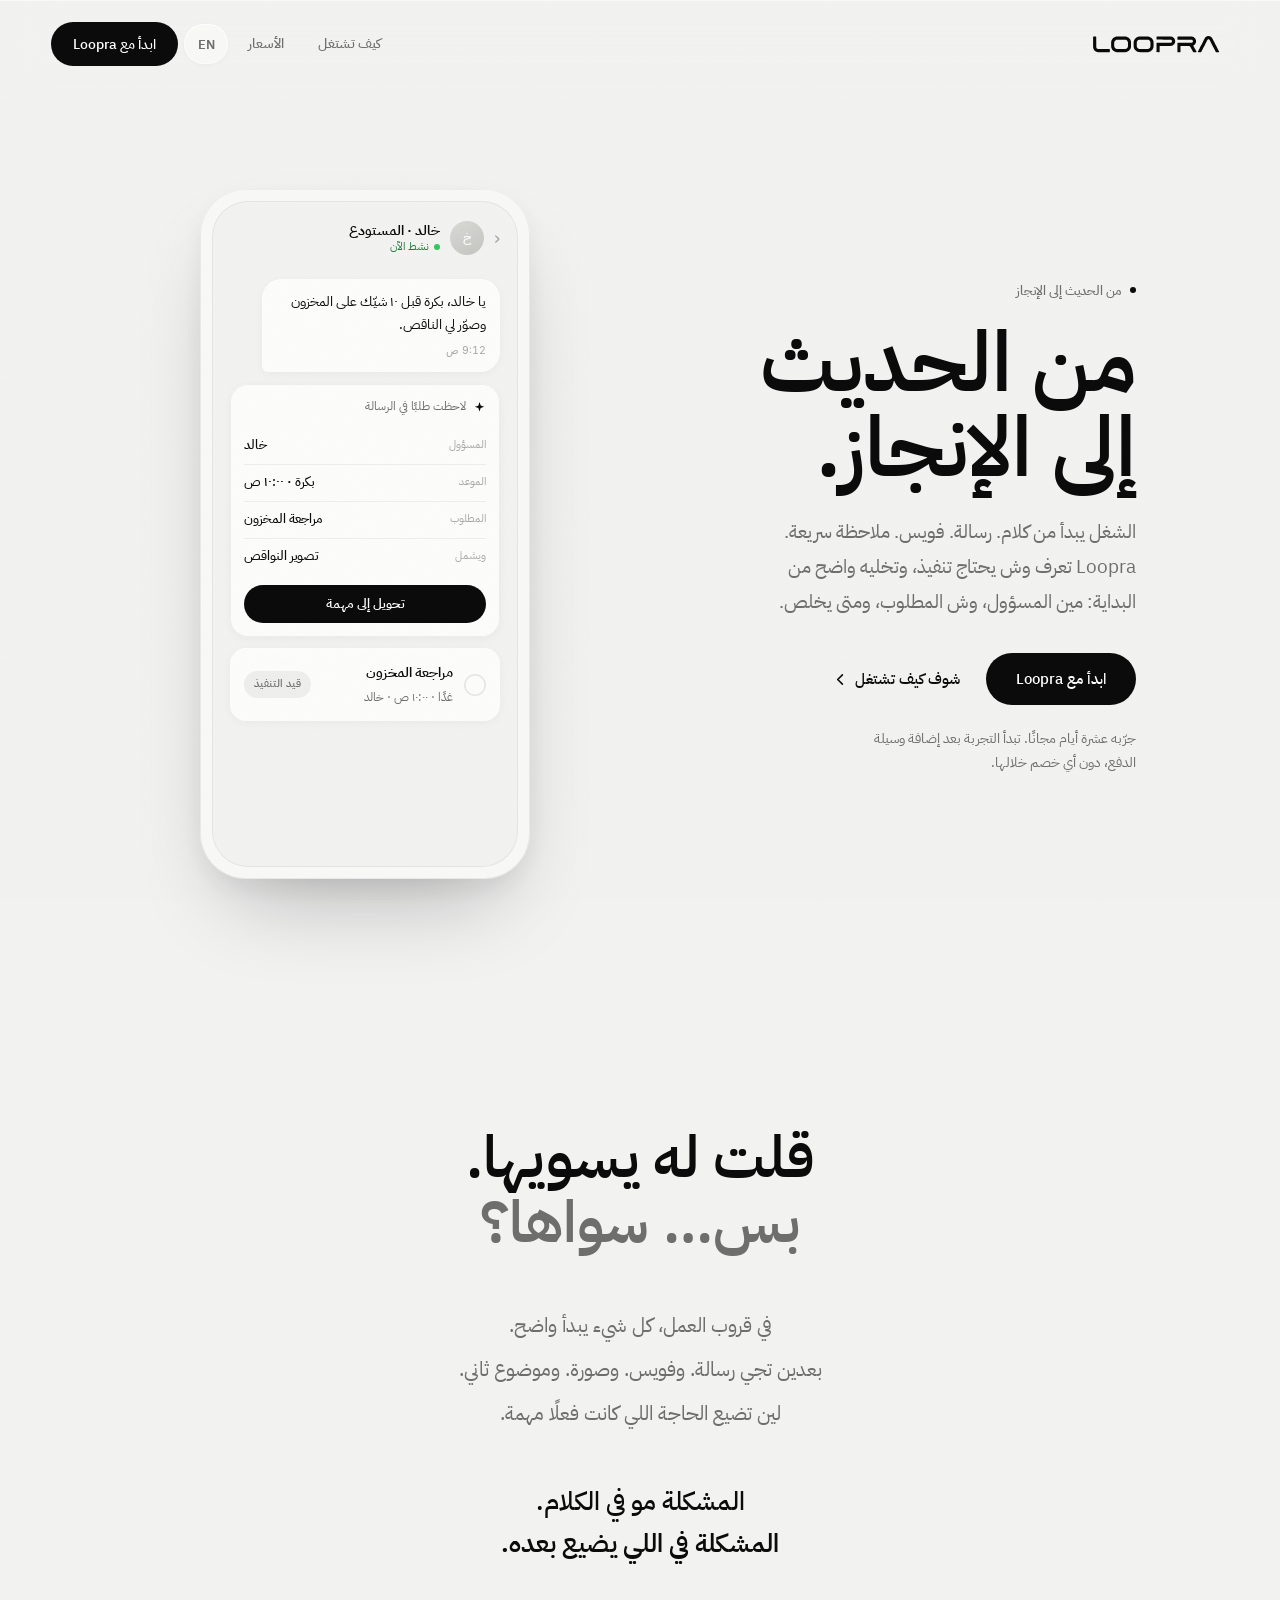
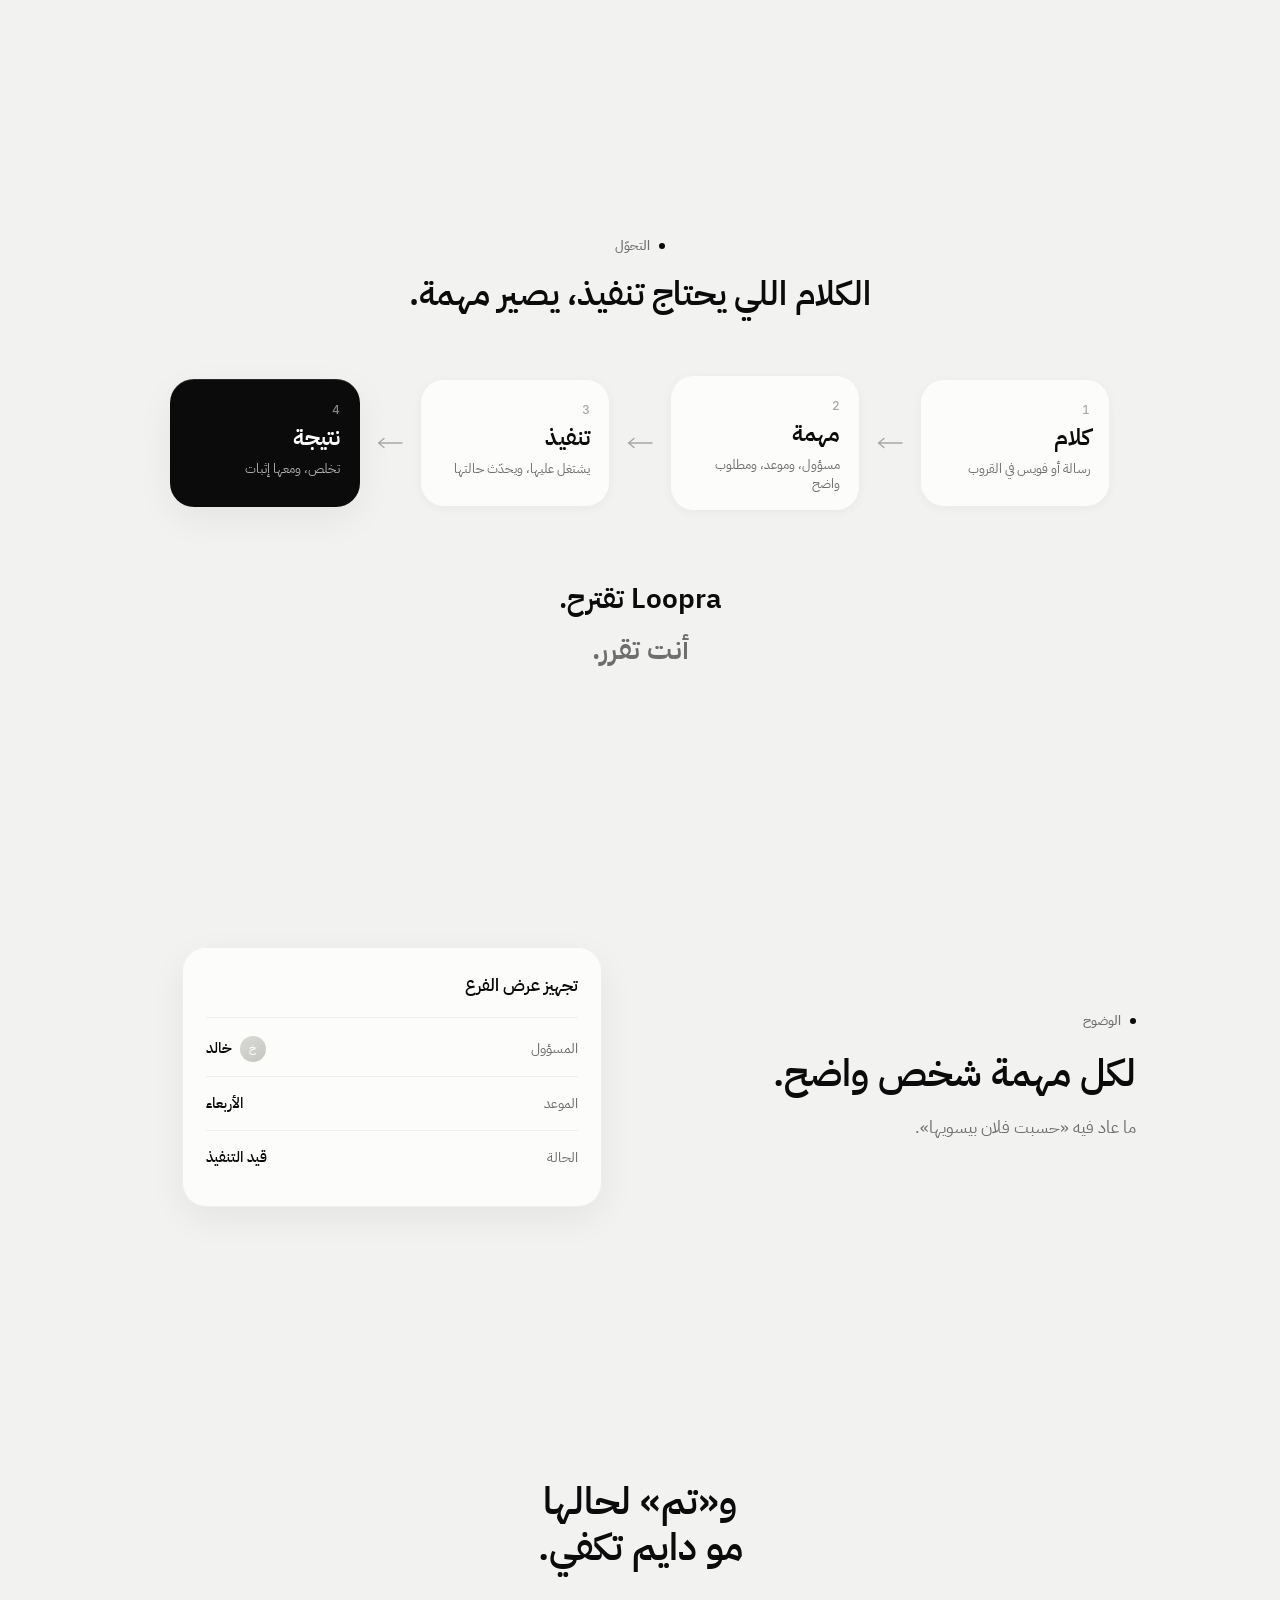
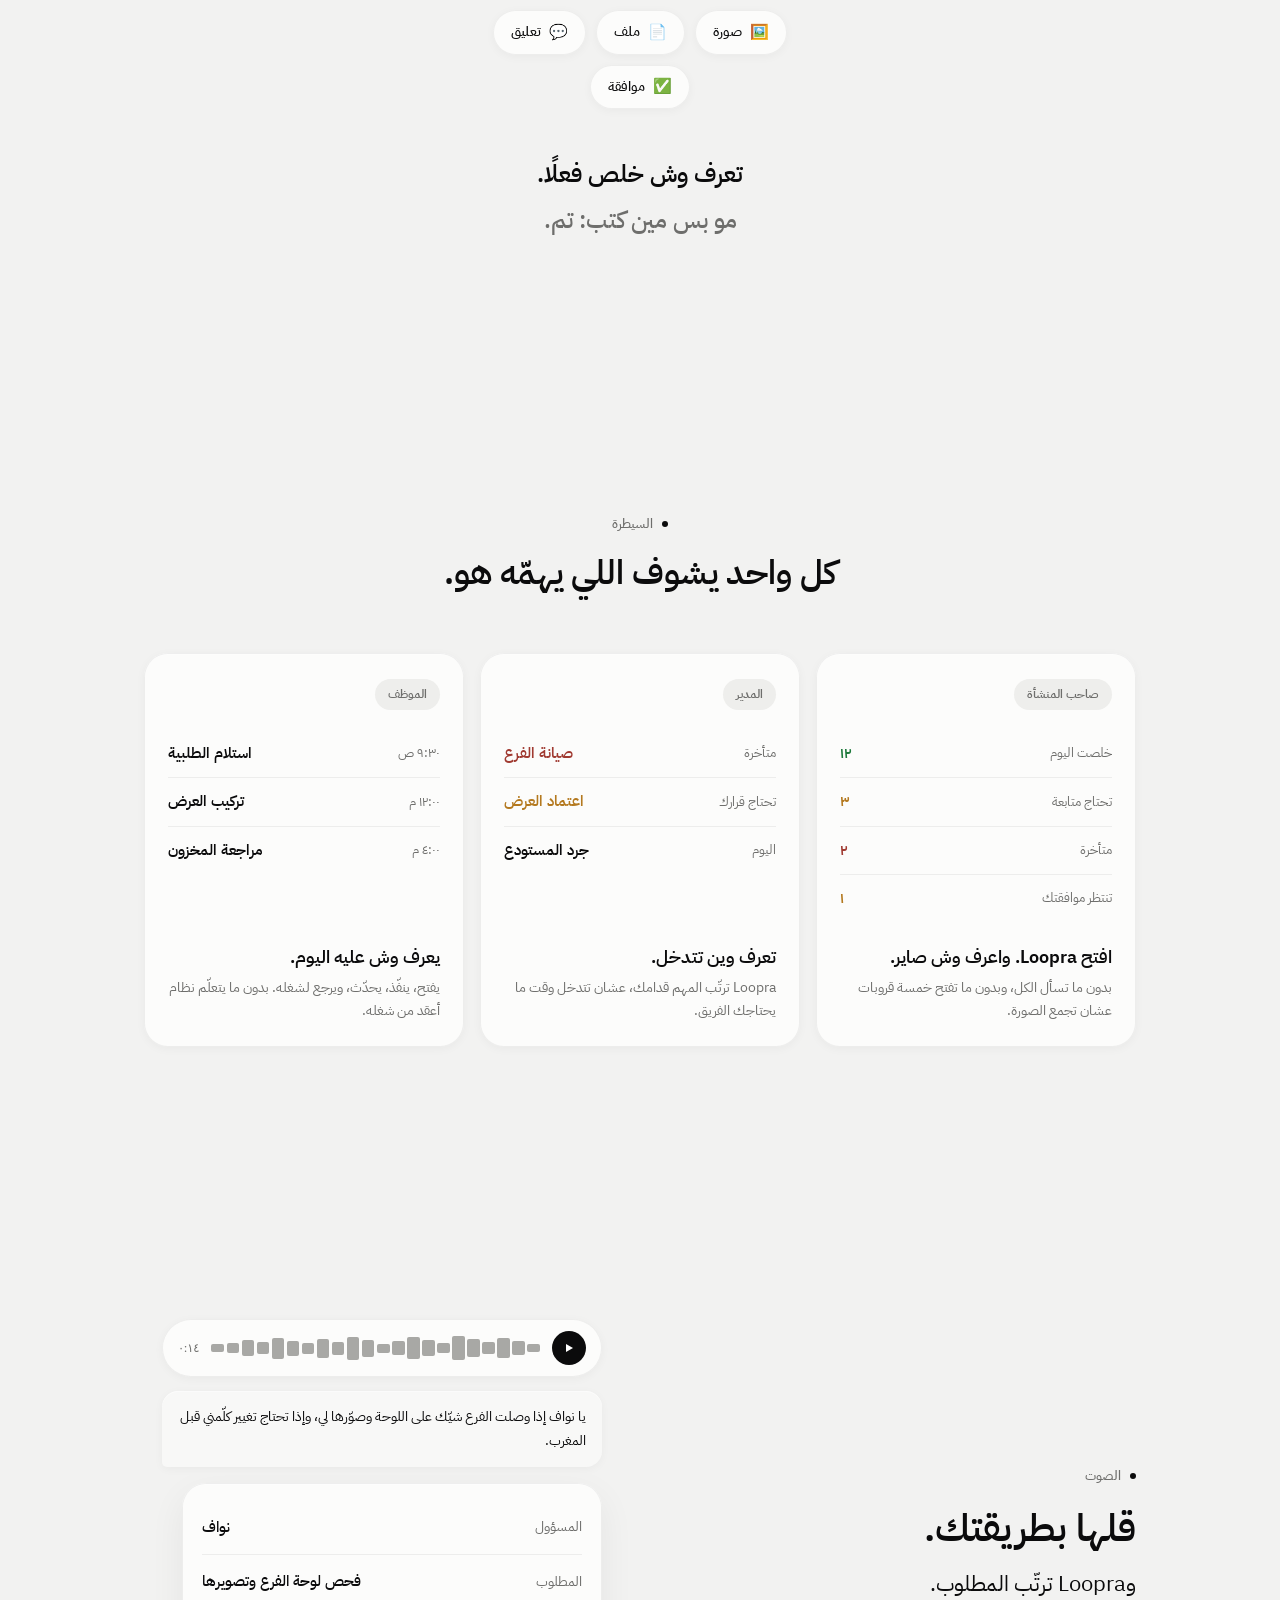
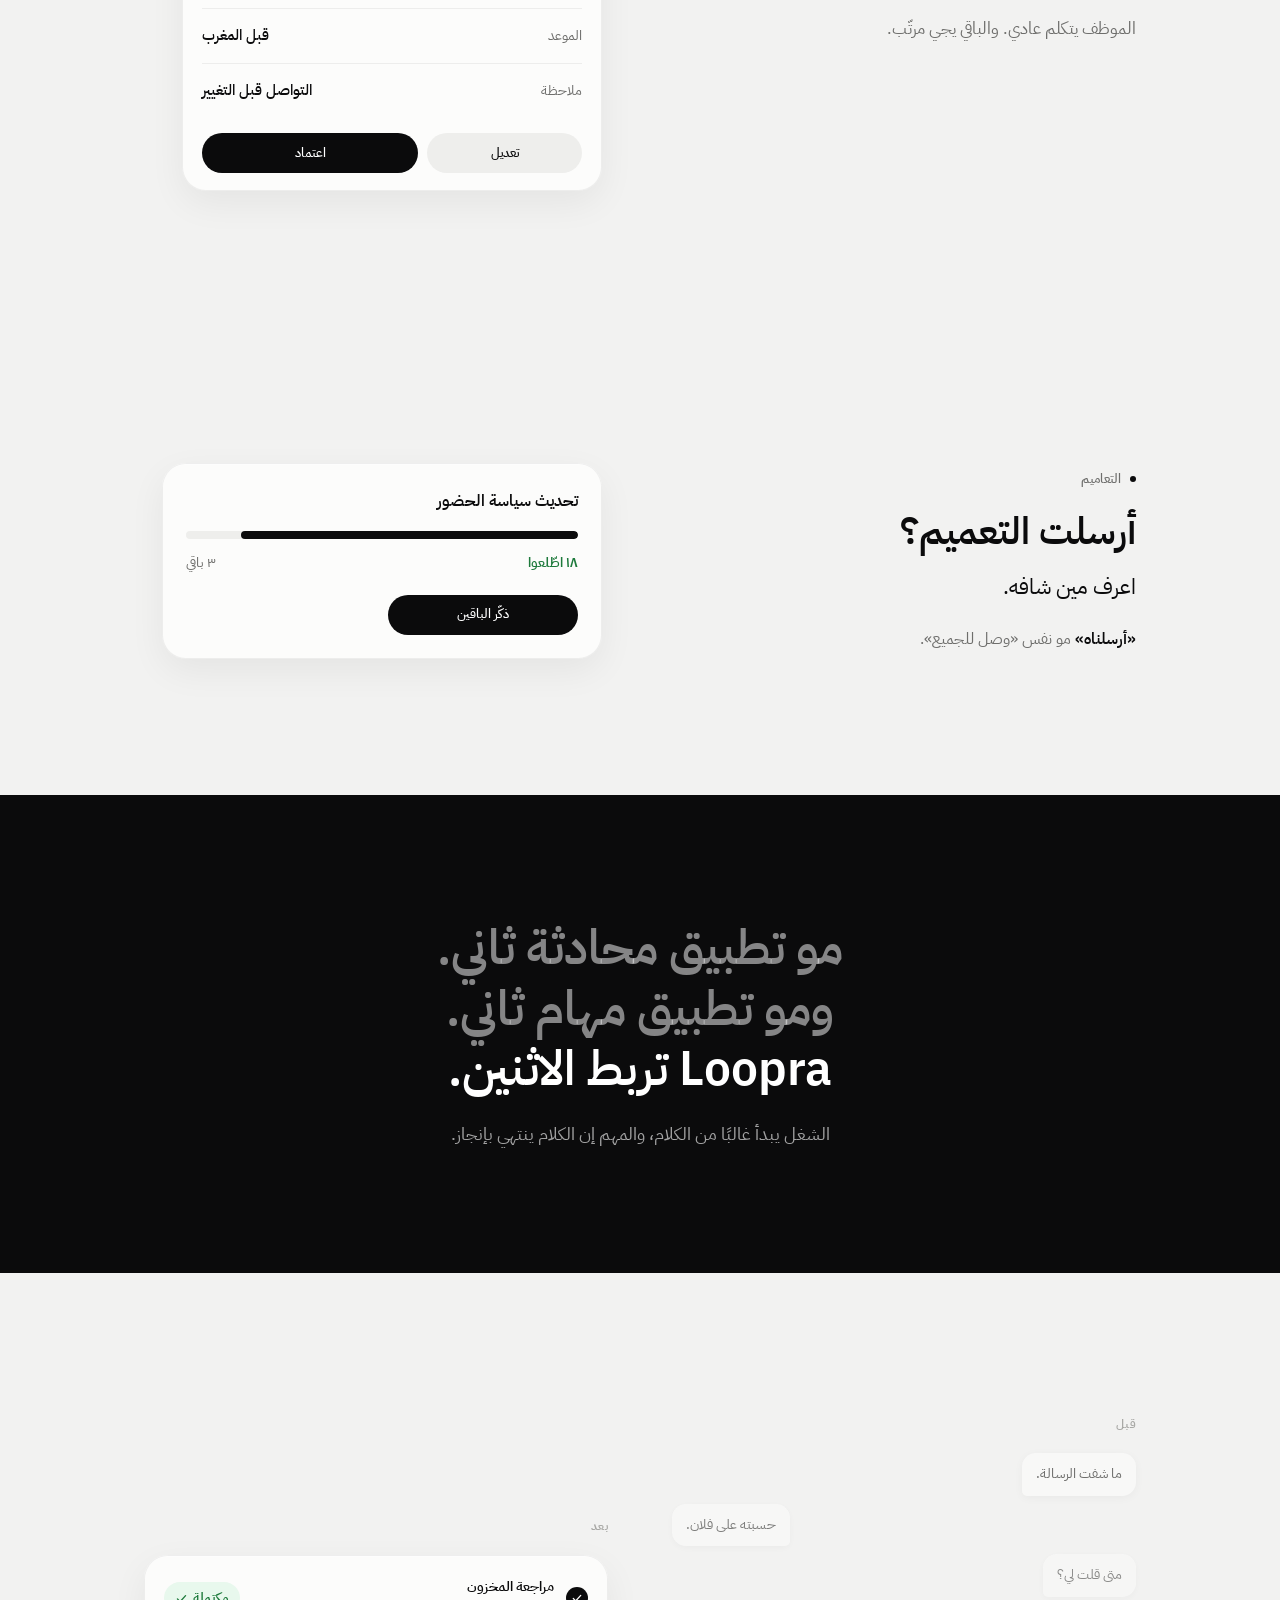
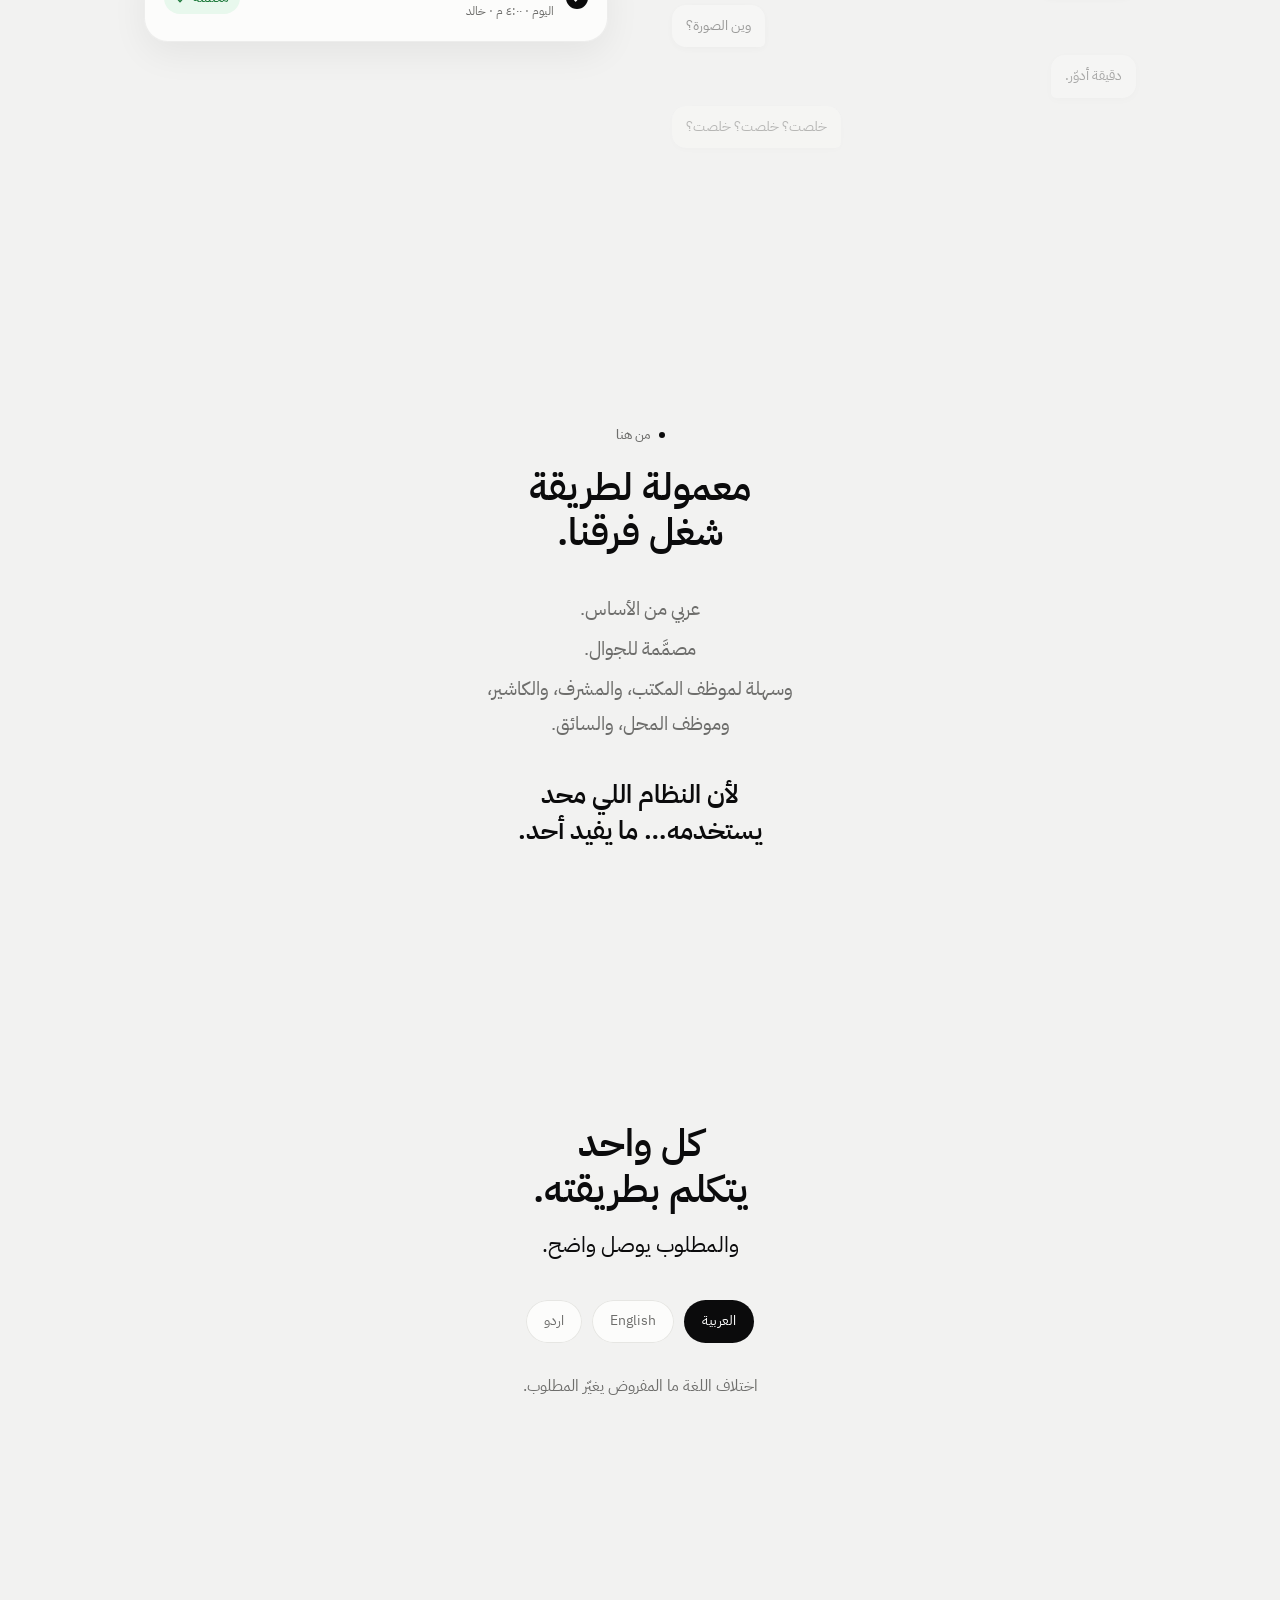
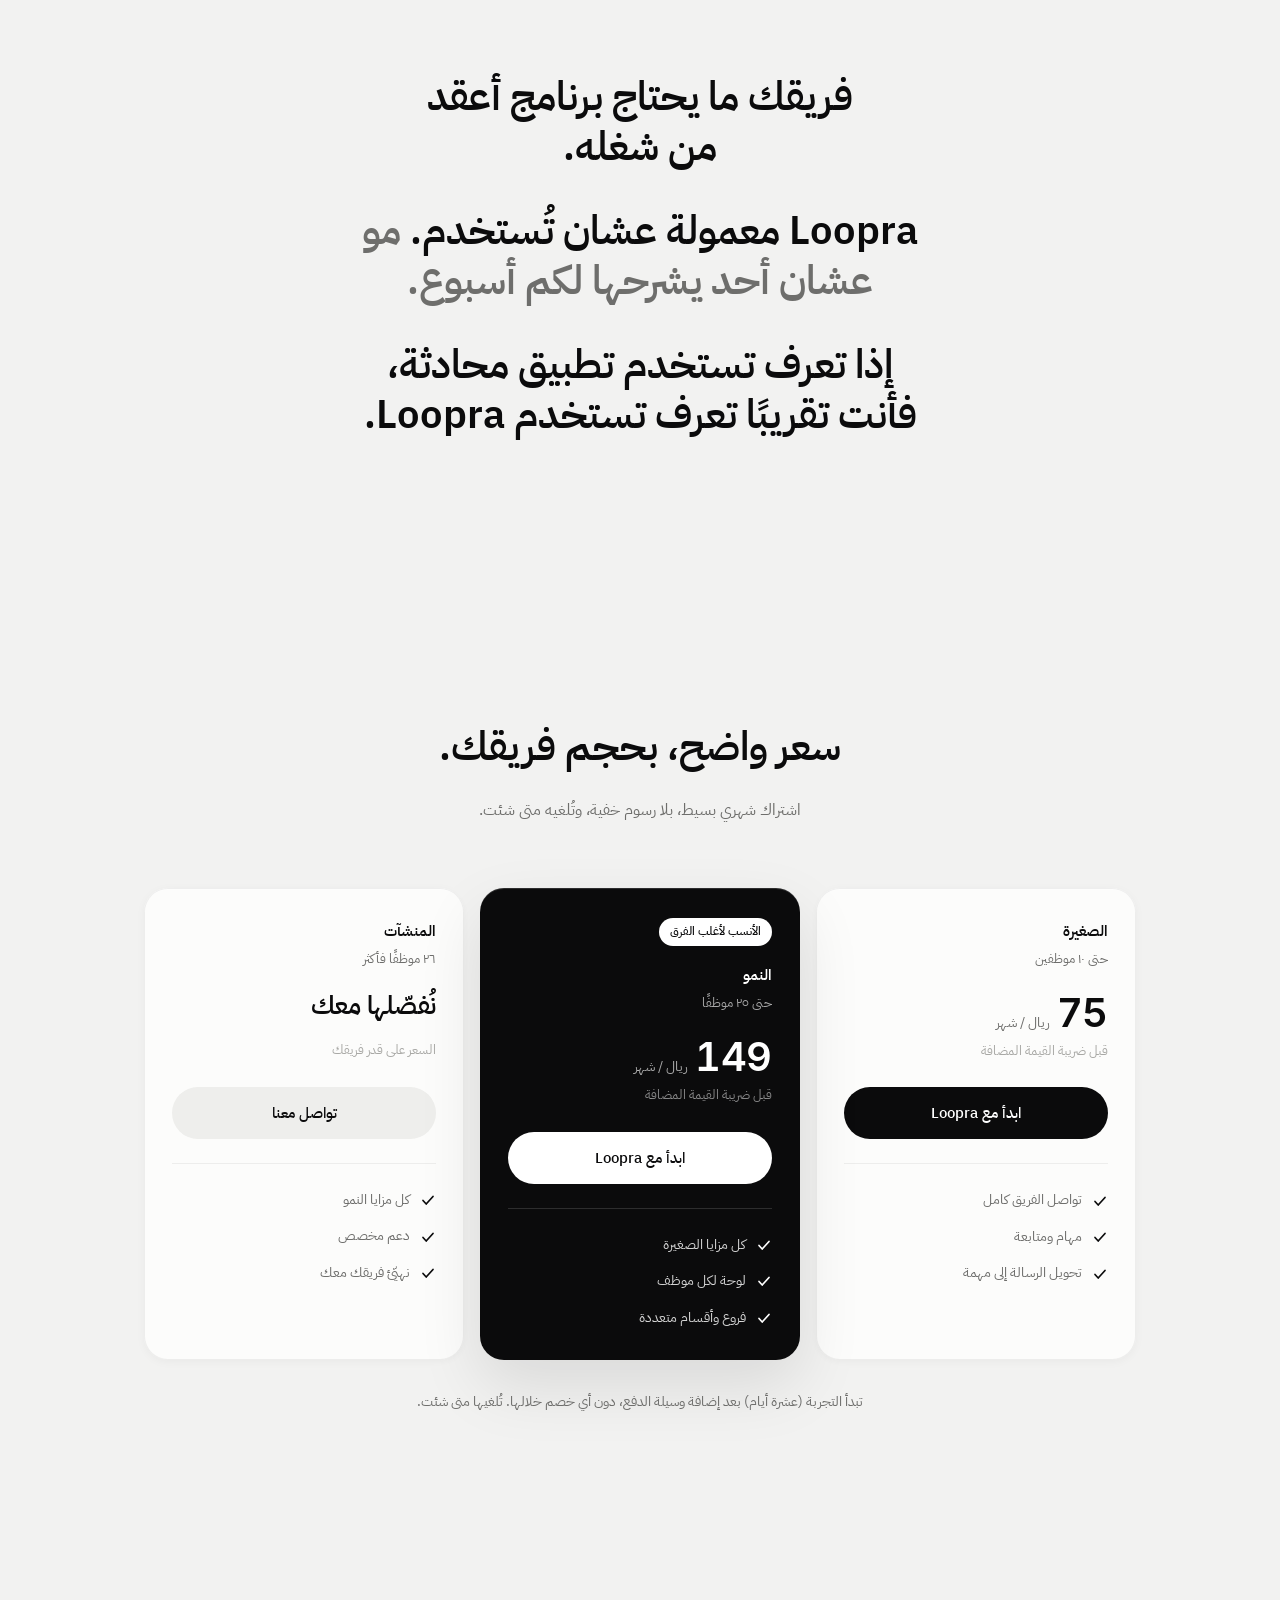
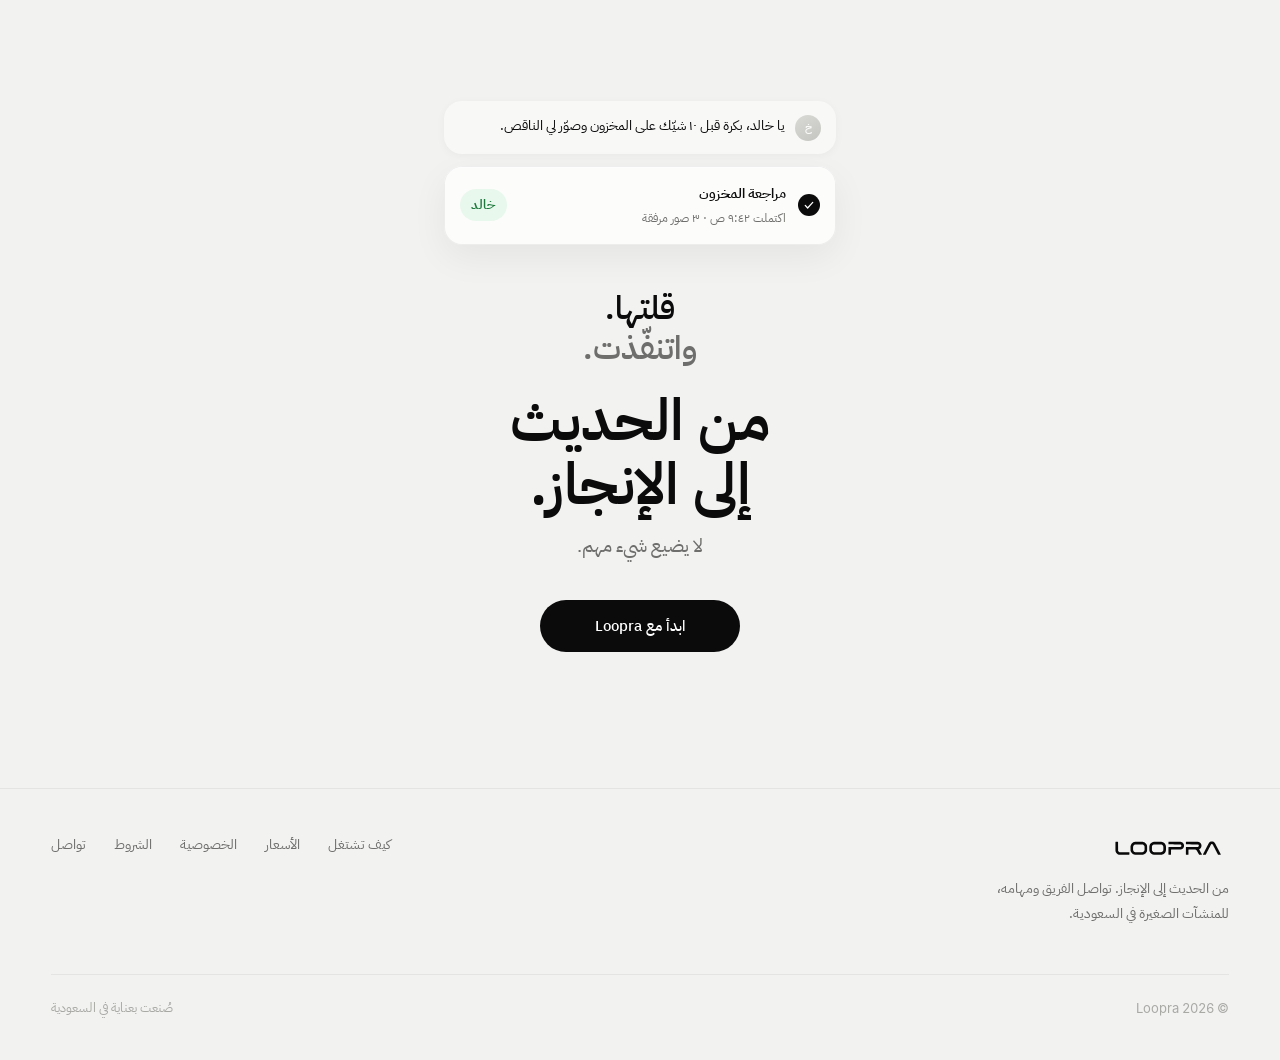
==== commit 0a1a9201: "deploy: five-act editorial rebuild (من الحديث إلى الإنجاز)" ====
--- a/index.html
+++ b/index.html
@@ -1 +1,2 @@
-<!DOCTYPE html><!--E_cmkGOEeN3EX5Sh9aVY4--><html lang="ar" dir="rtl"><head><meta charSet="utf-8"/><meta name="viewport" content="width=device-width, initial-scale=1"/><link rel="preload" as="image" href="/logos/loopra-wordmark-black.svg"/><link rel="preload" as="image" href="/logos/loopra-symbol-tight.svg"/><link rel="stylesheet" href="/_next/static/css/494a7e9a1797869f.css" data-precedence="next"/><link rel="preload" as="script" fetchPriority="low" href="/_next/static/chunks/webpack-4a462cecab786e93.js"/><script src="/_next/static/chunks/4bd1b696-c023c6e3521b1417.js" async=""></script><script src="/_next/static/chunks/255-d999a7d6833d3983.js" async=""></script><script src="/_next/static/chunks/main-app-1e257d0d5912a040.js" async=""></script><script src="/_next/static/chunks/app/page-6cf16dd8db18d4bb.js" async=""></script><link rel="preload" href="/fonts/IBMPlexSansArabic-SemiBold.ttf" as="font" type="font/ttf" crossorigin="anonymous"/><link rel="preload" href="/fonts/IBMPlexSansArabic-Regular.ttf" as="font" type="font/ttf" crossorigin="anonymous"/><meta name="theme-color" content="#F2F2F1"/><title>لوبرا · لا يضيع شي مهم</title><meta name="description" content="لوبرا يحوّل تواصل فريقك اليومي إلى مهام واضحة ومتابَعة. تواصل داخلي ومهام للمنشآت الصغيرة في السعودية."/><meta name="application-name" content="Loopra"/><meta property="og:title" content="لوبرا · لا يضيع شي مهم"/><meta property="og:description" content="تواصل داخلي ومهام متابَعة للمنشآت الصغيرة في السعودية."/><meta property="og:url" content="https://loopra.dev/"/><meta property="og:site_name" content="Loopra"/><meta property="og:locale" content="ar_SA"/><meta property="og:image" content="https://loopra.dev/social/og.png"/><meta property="og:image:width" content="1200"/><meta property="og:image:height" content="630"/><meta property="og:image:alt" content="Loopra"/><meta property="og:type" content="website"/><meta name="twitter:card" content="summary_large_image"/><meta name="twitter:title" content="لوبرا · لا يضيع شي مهم"/><meta name="twitter:description" content="تواصل داخلي ومهام متابَعة للمنشآت الصغيرة في السعودية."/><meta name="twitter:image" content="https://loopra.dev/social/og.png"/><link rel="icon" href="/favicon-32.png" sizes="32x32" type="image/png"/><link rel="icon" href="/favicon-512.png" sizes="512x512" type="image/png"/><link rel="apple-touch-icon" href="/apple-touch-icon.png"/><script src="/_next/static/chunks/polyfills-42372ed130431b0a.js" noModule=""></script></head><body><div hidden=""><!--$--><!--/$--></div><div class="page-shell"><header class="site-header" data-scrolled="false"><div class="wrap"><a href="#top" class="brand-mark" aria-label="Loopra"><img class="brand-wordmark" src="/logos/loopra-wordmark-black.svg" alt="لوبرا"/><img class="brand-symbol" src="/logos/loopra-symbol-tight.svg" alt="" aria-hidden="true"/></a><nav class="header-nav"><a class="nav-link" href="#how">كيف يعمل</a><a class="nav-link" href="#pricing">الأسعار</a><button class="lang-toggle" aria-label="Switch to English">EN</button><button class="btn btn-primary header-cta">ابدأ</button></nav></div></header><main id="top"><section class="section hero"><div class="wrap hero-grid"><div class="hero-copy"><p class="eyebrow load-up">تواصل ومهام، في مكان واحد</p><h1 class="hero-h1 load-up d1" style="white-space:pre-line">لا يضيع شي مهم.</h1><p class="hero-sub load-up d2">بين مئات الرسائل يضيع كل يوم طلبٌ مهم. لوبرا يلتقط ما يُقال، ويحوّله إلى مهمة واضحة لها مسؤول وموعد، فتعرف من يتولّى ماذا، وما يحتاج انتباهك قبل أن يفوت.</p><div class="hero-actions load-up d3"><button class="btn btn-primary">اطلب حسابك</button><a class="btn-ghost" href="#how">شاهد كيف يعمل<!-- --> <svg class="arw" width="15" height="15" viewBox="0 0 16 16" fill="none" aria-hidden="true"><path d="M10 3 5 8l5 5" stroke="currentColor" stroke-width="1.7" stroke-linecap="round" stroke-linejoin="round"></path></svg></a></div><p class="hero-note load-up d3">جرّبه عشرة أيام مجانًا. تبدأ التجربة بعد إضافة وسيلة الدفع، دون أي خصم خلالها.</p></div><div class="stage load-up d2" aria-hidden="true"><div class="phone"><div class="phone-screen"><div class="ps-top"><span class="ps-back">‹</span><span class="avatar">خ</span><span class="ps-id"><span class="ps-name">خالد · المستودع</span><span class="ps-status"><span class="dot"></span> <!-- -->نشط الآن</span></span></div><div class="ps-body"><div class="bubble ps-anim-1">لا تنسى ترسل عرض السعر لخالد بكرة الساعة ٢ 🙏<span class="bubble-time en">10:24</span><span class="reaction ps-anim-r" aria-hidden="true">👍</span></div><div class="bubble out ps-anim-2">تمام، بسجلها مهمة<span class="bubble-time en">10:25</span></div><span class="ai-hint ps-anim-3"><svg class="spark" viewBox="0 0 12 12" fill="none" aria-hidden="true"><path d="M6 1v10M1 6h10" stroke="currentColor" stroke-width="1.2" stroke-linecap="round"></path></svg>لاحظت طلباً في هذي الرسالة</span><div class="ps-sheet ps-anim-4"><div class="ps-sheet-kicker">مهمة جديدة</div><div class="task-row"><span class="task-check"></span><span class="task-main"><span class="task-title">أرسل عرض السعر لخالد</span><span class="task-meta">بكرة · ٢:٠٠م · خالد</span></span></div><div class="ps-sheet-actions"><span class="mini-btn mini-secondary">إلغاء</span><span class="mini-btn mini-primary">أنشئ</span></div></div></div></div></div></div></div></section><div class="strip"><div class="wrap"><span class="strip-item"><span class="strip-emoji" aria-hidden="true">🇸🇦</span> <!-- -->مصمّمٌ للمنشآت السعودية</span><span class="strip-item"><span class="strip-emoji" aria-hidden="true">💬</span> <!-- -->عربيٌّ في الأصل، من اليمين إلى اليسار</span><span class="strip-item"><span class="strip-emoji" aria-hidden="true">📶</span> <!-- -->يعمل حتى مع ضعف الشبكة</span><span class="strip-item"><span class="strip-emoji" aria-hidden="true">🔒</span> <!-- -->مهامك الخاصة لا يراها أحد</span></div></div><section class="section" id="how"><div class="wrap"><div class="caps-head reveal"><h2>كل ما يحتاجه فريقك، دون عشرة تطبيقات</h2><p>تواصلٌ وإدارةٌ ومتابعة، في متناول كل فرد في فريقك، من المدير إلى أحدث موظف.</p></div></div><div class="pillars"><article class="pillar-card is-active"><div class="pillar-head"><h3 class="feature-h">كل شيء في مكان واحد</h3><p class="feature-p">محادثات ومهام وملفات وقرارات، في مساحة واحدة هادئة. لا مزيد من البحث في ألف رسالة عمّا اتفقتم عليه.</p></div><div class="pillar-visual"><div class="visual"><div class="v-list"><div class="v-row"><span class="task-check done"><svg class="tick" width="16" height="16" viewBox="0 0 16 16" fill="none" aria-hidden="true"><path d="M3 8.5 6.2 12 13 4.5" stroke="currentColor" stroke-width="1.7" stroke-linecap="round" stroke-linejoin="round"></path></svg></span><span class="v-title muted">جهّز طلبية فرع العليا</span><span class="v-meta">أمس</span></div><div class="v-row"><span class="task-check"></span><span class="v-title">راجع فاتورة المورد</span><span class="chip">اليوم</span></div><div class="v-row"><span class="task-check"></span><span class="v-title">أرسل عرض السعر لخالد</span><span class="chip late">متأخرة</span></div></div></div></div></article><article class="pillar-card"><div class="pillar-head"><h3 class="feature-h">حوّل الرسالة إلى مهمة</h3><p class="feature-p">بضغطة واحدة تصبح أي رسالة مهمةً كاملة: مسؤول، وموعد، وأولوية. يقرؤها لوبرا ويقترح التفاصيل، وتبقى لك الكلمة الأخيرة.</p></div><div class="pillar-visual"><div class="visual"><div class="v-bubble">جهّز التقرير الشهري وابعثه لأحمد قبل الخميس</div><div class="v-arrow"><svg viewBox="0 0 20 20" fill="none" aria-hidden="true"><path d="M10 4v12M6 12l4 4 4-4" stroke="currentColor" stroke-width="1.5" stroke-linecap="round" stroke-linejoin="round"></path></svg></div><div class="v-task"><span class="task-check"></span><span class="task-main"><span class="v-title">جهّز التقرير الشهري</span><span class="task-meta">الخميس · أحمد</span></span><span class="avatar sm">أ</span></div></div></div></article><article class="pillar-card"><div class="pillar-head"><h3 class="feature-h">اعرف ما يحتاج انتباهك</h3><p class="feature-p">لوحة هادئة تُريك ما يجري: المهام المفتوحة، والمتأخرة، ومن أنجز. بلا جداول معقّدة، ولا أرقام تُثقل رأسك.</p></div><div class="pillar-visual"><div class="visual"><div class="stat"><span class="stat-num en">12</span><span class="stat-label">مهام شغالة</span></div><div class="stat"><span class="stat-num en late">3</span><span class="stat-label">متأخرة الآن</span></div><div class="stat"><span class="stat-num en">28</span><span class="stat-label">خلصت هالأسبوع</span></div></div></div></article><article class="pillar-card"><div class="pillar-head"><h3 class="feature-h">محادثات وقنوات</h3><p class="feature-p">قنوات للفروع والمشاريع، وإعلانات تعرف من قرأها.</p></div><div class="pillar-visual"><div class="visual"><div class="v-list"><div class="v-row"><span class="ch-hash">#</span><span class="v-title">المستودع</span><span class="ch-badge en">3</span></div><div class="v-row"><span class="ch-hash">#</span><span class="v-title">المبيعات</span></div><div class="v-row"><span class="ch-hash">#</span><span class="v-title">الإعلانات</span><span class="ch-badge en">1</span></div></div></div></div></article><article class="pillar-card"><div class="pillar-head"><h3 class="feature-h">مهام ومتابعة</h3><p class="feature-p">أنشئ المهمة وعيّنها وتابعها حتى الإنجاز، مع إثبات بالصورة عند الحاجة.</p></div><div class="pillar-visual"><div class="visual"><div class="v-list"><div class="v-row"><span class="task-check done"><svg class="tick" width="16" height="16" viewBox="0 0 16 16" fill="none" aria-hidden="true"><path d="M3 8.5 6.2 12 13 4.5" stroke="currentColor" stroke-width="1.7" stroke-linecap="round" stroke-linejoin="round"></path></svg></span><span class="v-title muted">راجعت فاتورة المورد</span><span class="v-meta">أحمد</span></div><div class="v-row"><span class="task-check"></span><span class="v-title">جهّز طلبية العليا</span><span class="chip">اليوم</span></div></div></div></div></article><article class="pillar-card"><div class="pillar-head"><h3 class="feature-h">رسائل صوتية</h3><p class="feature-p">يتحوّل صوت الموظف إلى نصٍّ وترجمة، وإلى مهمة إن حمل طلبًا.</p></div><div class="pillar-visual"><div class="visual"><div class="voice-row"><span class="avatar sm">أ</span><span class="wave" aria-hidden="true"><span style="height:8px;animation-delay:0s"></span><span style="height:14px;animation-delay:0.07s"></span><span style="height:20px;animation-delay:0.14s"></span><span style="height:12px;animation-delay:0.21000000000000002s"></span><span style="height:18px;animation-delay:0.28s"></span><span style="height:24px;animation-delay:0.35000000000000003s"></span><span style="height:10px;animation-delay:0.42000000000000004s"></span><span style="height:16px;animation-delay:0.49000000000000005s"></span><span style="height:22px;animation-delay:0.56s"></span><span style="height:14px;animation-delay:0.6300000000000001s"></span><span style="height:9px;animation-delay:0s"></span><span style="height:17px;animation-delay:0.07s"></span><span style="height:23px;animation-delay:0.14s"></span><span style="height:13px;animation-delay:0.21000000000000002s"></span><span style="height:19px;animation-delay:0.28s"></span><span style="height:11px;animation-delay:0.35000000000000003s"></span><span style="height:15px;animation-delay:0.42000000000000004s"></span><span style="height:21px;animation-delay:0.49000000000000005s"></span><span style="height:12px;animation-delay:0.56s"></span><span style="height:16px;animation-delay:0.6300000000000001s"></span><span style="height:10px;animation-delay:0s"></span><span style="height:8px;animation-delay:0.07s"></span></span><span class="voice-time en">0:12</span></div><div class="v-hint"><span class="dot ok"></span> <!-- -->النص جاهز</div></div></div></article><article class="pillar-card"><div class="pillar-head"><h3 class="feature-h">تفويض واضح</h3><p class="feature-p">فوّض المهمة بسببٍ مكتوب، فتنتقل المسؤولية وتُسجَّل.</p></div><div class="pillar-visual"><div class="visual"><div class="deleg"><span class="avatar sm">أ</span><svg class="deleg-arrow" viewBox="0 0 24 12" fill="none" aria-hidden="true"><path d="M2 6h20M17 1l5 5-5 5" stroke="currentColor" stroke-width="1.4" stroke-linecap="round" stroke-linejoin="round"></path></svg><span class="avatar sm">خ</span><span class="deleg-label">فُوّضت</span></div><div class="v-task"><span class="task-check"></span><span class="task-main"><span class="v-title">جهّز طلبية العليا</span><span class="task-meta">خالد</span></span></div></div></div></article><article class="pillar-card"><div class="pillar-head"><h3 class="feature-h">مهام خاصة</h3><p class="feature-p">مهامك الشخصية لا يراها أحد. ولا صاحب الشركة.</p></div><div class="pillar-visual"><div class="visual"><div class="private-card"><span class="lock" aria-hidden="true"><svg viewBox="0 0 16 16" fill="none"><rect x="3" y="7" width="10" height="7" rx="2" stroke="currentColor" stroke-width="1.3"></rect><path d="M5 7V5a3 3 0 0 1 6 0v2" stroke="currentColor" stroke-width="1.3"></path></svg></span><span class="v-title">مهمة خاصة</span></div><div class="private-dots" aria-hidden="true"><span></span><span></span><span></span></div></div></div></article><article class="pillar-card"><div class="pillar-head"><h3 class="feature-h">لوحة أداء حية</h3><p class="feature-p">إنجاز فريقك لحظةً بلحظة، والتزامه بالمواعيد في نظرة.</p></div><div class="pillar-visual"><div class="visual"><div class="bars" aria-hidden="true"><span class="" style="height:42%;animation-delay:0s"></span><span class="" style="height:64%;animation-delay:0.13s"></span><span class="" style="height:50%;animation-delay:0.26s"></span><span class="" style="height:78%;animation-delay:0.39s"></span><span class="" style="height:60%;animation-delay:0.52s"></span><span class="on" style="height:90%;animation-delay:0.65s"></span></div><div class="v-hint"><span class="pct en">92%</span> <!-- -->الالتزام بالمواعيد</div></div></div></article><article class="pillar-card"><div class="pillar-head"><h3 class="feature-h">قوائم متكررة</h3><p class="feature-p">قوائم افتتاحٍ وإغلاق تتكرر تلقائيًا كل يوم.</p></div><div class="pillar-visual"><div class="visual"><div class="v-list"><div class="v-row"><span class="task-check done"><svg class="tick" width="16" height="16" viewBox="0 0 16 16" fill="none" aria-hidden="true"><path d="M3 8.5 6.2 12 13 4.5" stroke="currentColor" stroke-width="1.7" stroke-linecap="round" stroke-linejoin="round"></path></svg></span><span class="v-title muted">افتح المحل</span><span class="chip">يوميًا</span></div><div class="v-row"><span class="task-check done"><svg class="tick" width="16" height="16" viewBox="0 0 16 16" fill="none" aria-hidden="true"><path d="M3 8.5 6.2 12 13 4.5" stroke="currentColor" stroke-width="1.7" stroke-linecap="round" stroke-linejoin="round"></path></svg></span><span class="v-title muted">جهّز الكاشير</span></div><div class="v-row"><span class="task-check"></span><span class="v-title">تفقّد المخزون</span></div></div></div></div></article><article class="pillar-card"><div class="pillar-head"><h3 class="feature-h">يعمل بأي شبكة</h3><p class="feature-p">يحفظ عمل فريقك، ويُرسله فور عودة الاتصال.</p></div><div class="pillar-visual"><div class="visual"><div class="offline-pill"><span class="dot off"></span> <!-- -->بدون اتصال</div><div class="v-task"><span class="clock" aria-hidden="true"><svg viewBox="0 0 16 16" fill="none"><circle cx="8" cy="8" r="6" stroke="currentColor" stroke-width="1.3"></circle><path d="M8 5v3l2 1" stroke="currentColor" stroke-width="1.3" stroke-linecap="round" stroke-linejoin="round"></path></svg></span><span class="task-main"><span class="v-title">جهّز التقرير الشهري</span><span class="task-meta">يُرسل عند عودة الشبكة</span></span></div></div></div></article><article class="pillar-card"><div class="pillar-head"><h3 class="feature-h">بلغة كل موظف</h3><p class="feature-p">عربيٌّ في الأصل، وإنجليزيٌّ وأردو لفريقٍ متنوّع.</p></div><div class="pillar-visual"><div class="visual"><div class="lang-chips"><span class="lang-chip on">العربية</span><span class="lang-chip">English</span><span class="lang-chip">اردو</span></div></div></div></article></div><div class="wrap"><div class="pillar-controls"><button class="pillar-arrow prev" disabled="" aria-label="السابق"><svg width="16" height="16" viewBox="0 0 16 16" fill="none" aria-hidden="true"><path d="M10 3 5 8l5 5" stroke="currentColor" stroke-width="1.7" stroke-linecap="round" stroke-linejoin="round"></path></svg></button><div class="pillar-dots"><button class="pillar-dot on" aria-label="1" aria-current="true"></button><button class="pillar-dot" aria-label="2" aria-current="false"></button><button class="pillar-dot" aria-label="3" aria-current="false"></button><button class="pillar-dot" aria-label="4" aria-current="false"></button><button class="pillar-dot" aria-label="5" aria-current="false"></button><button class="pillar-dot" aria-label="6" aria-current="false"></button><button class="pillar-dot" aria-label="7" aria-current="false"></button><button class="pillar-dot" aria-label="8" aria-current="false"></button><button class="pillar-dot" aria-label="9" aria-current="false"></button><button class="pillar-dot" aria-label="10" aria-current="false"></button><button class="pillar-dot" aria-label="11" aria-current="false"></button><button class="pillar-dot" aria-label="12" aria-current="false"></button></div><button class="pillar-arrow next" aria-label="التالي"><svg width="16" height="16" viewBox="0 0 16 16" fill="none" aria-hidden="true"><path d="M10 3 5 8l5 5" stroke="currentColor" stroke-width="1.7" stroke-linecap="round" stroke-linejoin="round"></path></svg></button></div></div></section><section class="band"><div class="wrap reveal"><p class="band-line">واتساب مكان الكلام. لوبرا مكان العمل.</p><p class="band-sub">تتحوّل كل رسالة إلى مسؤولية واضحة، فلا «أنا قلت» ولا «ما وصلني».</p></div></section><section class="section" id="pricing"><div class="wrap"><div class="pricing-head reveal"><h2>أسعارٌ واضحة، لكل حجم فريق</h2><p>اشتراكٌ شهريٌّ بسيط، بلا رسوم خفية، وتُلغيه متى شئت.</p></div><div class="plans reveal"><div class="plan"><div class="plan-name">الصغيرة</div><div class="plan-for">حتى ١٠ موظفين</div><div class="plan-price"><span class="plan-amount en">75</span><span class="plan-unit">ريال / شهر</span></div><div class="plan-vat">قبل ضريبة القيمة المضافة</div><button class="btn btn-block plan-cta btn-primary">اطلب حسابك</button><div class="plan-line"></div><ul class="plan-feats"><li><svg class="tick" width="16" height="16" viewBox="0 0 16 16" fill="none" aria-hidden="true"><path d="M3 8.5 6.2 12 13 4.5" stroke="currentColor" stroke-width="1.7" stroke-linecap="round" stroke-linejoin="round"></path></svg> <!-- -->تواصل داخلي كامل</li><li><svg class="tick" width="16" height="16" viewBox="0 0 16 16" fill="none" aria-hidden="true"><path d="M3 8.5 6.2 12 13 4.5" stroke="currentColor" stroke-width="1.7" stroke-linecap="round" stroke-linejoin="round"></path></svg> <!-- -->مهام ومتابعة</li><li><svg class="tick" width="16" height="16" viewBox="0 0 16 16" fill="none" aria-hidden="true"><path d="M3 8.5 6.2 12 13 4.5" stroke="currentColor" stroke-width="1.7" stroke-linecap="round" stroke-linejoin="round"></path></svg> <!-- -->تحويل الرسالة إلى مهمة</li></ul></div><div class="plan featured"><span class="plan-badge">الأنسب لأغلب الفرق</span><div class="plan-name">النمو</div><div class="plan-for">حتى ٢٥ موظفًا</div><div class="plan-price"><span class="plan-amount en">149</span><span class="plan-unit">ريال / شهر</span></div><div class="plan-vat">قبل ضريبة القيمة المضافة</div><button class="btn btn-block plan-cta btn-primary">اطلب حسابك</button><div class="plan-line"></div><ul class="plan-feats"><li><svg class="tick" width="16" height="16" viewBox="0 0 16 16" fill="none" aria-hidden="true"><path d="M3 8.5 6.2 12 13 4.5" stroke="currentColor" stroke-width="1.7" stroke-linecap="round" stroke-linejoin="round"></path></svg> <!-- -->كل مزايا الصغيرة</li><li><svg class="tick" width="16" height="16" viewBox="0 0 16 16" fill="none" aria-hidden="true"><path d="M3 8.5 6.2 12 13 4.5" stroke="currentColor" stroke-width="1.7" stroke-linecap="round" stroke-linejoin="round"></path></svg> <!-- -->لوحة الأداء لكل موظف</li><li><svg class="tick" width="16" height="16" viewBox="0 0 16 16" fill="none" aria-hidden="true"><path d="M3 8.5 6.2 12 13 4.5" stroke="currentColor" stroke-width="1.7" stroke-linecap="round" stroke-linejoin="round"></path></svg> <!-- -->فروع وأقسام متعددة</li></ul></div><div class="plan"><div class="plan-name">المنشآت</div><div class="plan-for">٢٦ موظفًا فأكثر</div><div class="plan-price"><span class="plan-amount plan-amount-sm">نُفصّلها معك</span></div><div class="plan-vat">السعر على قدر فريقك</div><button class="btn btn-block plan-cta btn-secondary">تواصل معنا</button><div class="plan-line"></div><ul class="plan-feats"><li><svg class="tick" width="16" height="16" viewBox="0 0 16 16" fill="none" aria-hidden="true"><path d="M3 8.5 6.2 12 13 4.5" stroke="currentColor" stroke-width="1.7" stroke-linecap="round" stroke-linejoin="round"></path></svg> <!-- -->كل مزايا النمو</li><li><svg class="tick" width="16" height="16" viewBox="0 0 16 16" fill="none" aria-hidden="true"><path d="M3 8.5 6.2 12 13 4.5" stroke="currentColor" stroke-width="1.7" stroke-linecap="round" stroke-linejoin="round"></path></svg> <!-- -->دعم مخصص</li><li><svg class="tick" width="16" height="16" viewBox="0 0 16 16" fill="none" aria-hidden="true"><path d="M3 8.5 6.2 12 13 4.5" stroke="currentColor" stroke-width="1.7" stroke-linecap="round" stroke-linejoin="round"></path></svg> <!-- -->نُهيّئ فريقك معك</li></ul></div></div><p class="trial-note reveal">تبدأ التجربة (عشرة أيام) بعد إضافة وسيلة الدفع، دون أي خصم خلالها. تُلغيها متى شئت.</p></div></section><section class="section closer"><div class="wrap reveal"><h2 class="closer-h">فريقك يستحقّ نظامًا،<br/>لا مئة محادثة.</h2><p class="closer-p">ابدأ اليوم، ولن يضيع بعدها شيءٌ مهم.</p><button class="btn btn-primary">اطلب حسابك</button></div></section><footer class="site-footer"><div class="wrap"><div class="footer-grid"><div><img class="footer-logo" src="/logos/loopra-wordmark-black.svg" alt="لوبرا"/><p class="footer-tag">لا يضيع شي مهم. تطبيق التواصل والمهام للمنشآت الصغيرة في السعودية.</p></div><nav class="footer-links"><a href="#how">كيف يعمل</a><a href="#pricing">الأسعار</a><a href="/privacy">الخصوصية</a><a href="/terms">الشروط</a><a href="mailto:founder@loopra.dev">تواصل</a></nav></div><div class="footer-bottom"><span class="en">© 2026 Loopra</span><span>صُنع بعناية في السعودية</span></div></div></footer></main></div><!--$--><!--/$--><script src="/_next/static/chunks/webpack-4a462cecab786e93.js" id="_R_" async=""></script><script>(self.__next_f=self.__next_f||[]).push([0])</script><script>self.__next_f.push([1,"1:\"$Sreact.fragment\"\n2:I[9766,[],\"\"]\n3:I[8924,[],\"\"]\n4:I[1789,[\"974\",\"static/chunks/app/page-6cf16dd8db18d4bb.js\"],\"LangProvider\"]\n5:I[7528,[\"974\",\"static/chunks/app/page-6cf16dd8db18d4bb.js\"],\"RequestFormProvider\"]\n6:I[5463,[\"974\",\"static/chunks/app/page-6cf16dd8db18d4bb.js\"],\"default\"]\n7:I[4431,[],\"OutletBoundary\"]\n9:I[5278,[],\"AsyncMetadataOutlet\"]\nb:I[4431,[],\"ViewportBoundary\"]\nd:I[4431,[],\"MetadataBoundary\"]\ne:\"$Sreact.suspense\"\n10:I[7150,[],\"\"]\n:HL[\"/_next/static/css/494a7e9a1797869f.css\",\"style\"]\n"])</script><script>self.__next_f.push([1,"0:{\"P\":null,\"b\":\"E_cmkGOEeN3EX5Sh9aVY4\",\"p\":\"\",\"c\":[\"\",\"\"],\"i\":false,\"f\":[[[\"\",{\"children\":[\"__PAGE__\",{}]},\"$undefined\",\"$undefined\",true],[\"\",[\"$\",\"$1\",\"c\",{\"children\":[[[\"$\",\"link\",\"0\",{\"rel\":\"stylesheet\",\"href\":\"/_next/static/css/494a7e9a1797869f.css\",\"precedence\":\"next\",\"crossOrigin\":\"$undefined\",\"nonce\":\"$undefined\"}]],[\"$\",\"html\",null,{\"lang\":\"ar\",\"dir\":\"rtl\",\"children\":[[\"$\",\"head\",null,{\"children\":[[\"$\",\"link\",null,{\"rel\":\"preload\",\"href\":\"/fonts/IBMPlexSansArabic-SemiBold.ttf\",\"as\":\"font\",\"type\":\"font/ttf\",\"crossOrigin\":\"anonymous\"}],[\"$\",\"link\",null,{\"rel\":\"preload\",\"href\":\"/fonts/IBMPlexSansArabic-Regular.ttf\",\"as\":\"font\",\"type\":\"font/ttf\",\"crossOrigin\":\"anonymous\"}]]}],[\"$\",\"body\",null,{\"children\":[\"$\",\"$L2\",null,{\"parallelRouterKey\":\"children\",\"error\":\"$undefined\",\"errorStyles\":\"$undefined\",\"errorScripts\":\"$undefined\",\"template\":[\"$\",\"$L3\",null,{}],\"templateStyles\":\"$undefined\",\"templateScripts\":\"$undefined\",\"notFound\":[[[\"$\",\"title\",null,{\"children\":\"404: This page could not be found.\"}],[\"$\",\"div\",null,{\"style\":{\"fontFamily\":\"system-ui,\\\"Segoe UI\\\",Roboto,Helvetica,Arial,sans-serif,\\\"Apple Color Emoji\\\",\\\"Segoe UI Emoji\\\"\",\"height\":\"100vh\",\"textAlign\":\"center\",\"display\":\"flex\",\"flexDirection\":\"column\",\"alignItems\":\"center\",\"justifyContent\":\"center\"},\"children\":[\"$\",\"div\",null,{\"children\":[[\"$\",\"style\",null,{\"dangerouslySetInnerHTML\":{\"__html\":\"body{color:#000;background:#fff;margin:0}.next-error-h1{border-right:1px solid rgba(0,0,0,.3)}@media (prefers-color-scheme:dark){body{color:#fff;background:#000}.next-error-h1{border-right:1px solid rgba(255,255,255,.3)}}\"}}],[\"$\",\"h1\",null,{\"className\":\"next-error-h1\",\"style\":{\"display\":\"inline-block\",\"margin\":\"0 20px 0 0\",\"padding\":\"0 23px 0 0\",\"fontSize\":24,\"fontWeight\":500,\"verticalAlign\":\"top\",\"lineHeight\":\"49px\"},\"children\":404}],[\"$\",\"div\",null,{\"style\":{\"display\":\"inline-block\"},\"children\":[\"$\",\"h2\",null,{\"style\":{\"fontSize\":14,\"fontWeight\":400,\"lineHeight\":\"49px\",\"margin\":0},\"children\":\"This page could not be found.\"}]}]]}]}]],[]],\"forbidden\":\"$undefined\",\"unauthorized\":\"$undefined\"}]}]]}]]}],{\"children\":[\"__PAGE__\",[\"$\",\"$1\",\"c\",{\"children\":[[\"$\",\"$L4\",null,{\"children\":[\"$\",\"$L5\",null,{\"children\":[\"$\",\"$L6\",null,{}]}]}],null,[\"$\",\"$L7\",null,{\"children\":[\"$L8\",[\"$\",\"$L9\",null,{\"promise\":\"$@a\"}]]}]]}],{},null,false]},null,false],[\"$\",\"$1\",\"h\",{\"children\":[null,[[\"$\",\"$Lb\",null,{\"children\":\"$Lc\"}],null],[\"$\",\"$Ld\",null,{\"children\":[\"$\",\"div\",null,{\"hidden\":true,\"children\":[\"$\",\"$e\",null,{\"fallback\":null,\"children\":\"$Lf\"}]}]}]]}],false]],\"m\":\"$undefined\",\"G\":[\"$10\",[]],\"s\":false,\"S\":true}\n"])</script><script>self.__next_f.push([1,"c:[[\"$\",\"meta\",\"0\",{\"charSet\":\"utf-8\"}],[\"$\",\"meta\",\"1\",{\"name\":\"viewport\",\"content\":\"width=device-width, initial-scale=1\"}],[\"$\",\"meta\",\"2\",{\"name\":\"theme-color\",\"content\":\"#F2F2F1\"}]]\n8:null\n"])</script><script>self.__next_f.push([1,"11:I[622,[],\"IconMark\"]\n"])</script><script>self.__next_f.push([1,"a:{\"metadata\":[[\"$\",\"title\",\"0\",{\"children\":\"لوبرا · لا يضيع شي مهم\"}],[\"$\",\"meta\",\"1\",{\"name\":\"description\",\"content\":\"لوبرا يحوّل تواصل فريقك اليومي إلى مهام واضحة ومتابَعة. تواصل داخلي ومهام للمنشآت الصغيرة في السعودية.\"}],[\"$\",\"meta\",\"2\",{\"name\":\"application-name\",\"content\":\"Loopra\"}],[\"$\",\"meta\",\"3\",{\"property\":\"og:title\",\"content\":\"لوبرا · لا يضيع شي مهم\"}],[\"$\",\"meta\",\"4\",{\"property\":\"og:description\",\"content\":\"تواصل داخلي ومهام متابَعة للمنشآت الصغيرة في السعودية.\"}],[\"$\",\"meta\",\"5\",{\"property\":\"og:url\",\"content\":\"https://loopra.dev/\"}],[\"$\",\"meta\",\"6\",{\"property\":\"og:site_name\",\"content\":\"Loopra\"}],[\"$\",\"meta\",\"7\",{\"property\":\"og:locale\",\"content\":\"ar_SA\"}],[\"$\",\"meta\",\"8\",{\"property\":\"og:image\",\"content\":\"https://loopra.dev/social/og.png\"}],[\"$\",\"meta\",\"9\",{\"property\":\"og:image:width\",\"content\":\"1200\"}],[\"$\",\"meta\",\"10\",{\"property\":\"og:image:height\",\"content\":\"630\"}],[\"$\",\"meta\",\"11\",{\"property\":\"og:image:alt\",\"content\":\"Loopra\"}],[\"$\",\"meta\",\"12\",{\"property\":\"og:type\",\"content\":\"website\"}],[\"$\",\"meta\",\"13\",{\"name\":\"twitter:card\",\"content\":\"summary_large_image\"}],[\"$\",\"meta\",\"14\",{\"name\":\"twitter:title\",\"content\":\"لوبرا · لا يضيع شي مهم\"}],[\"$\",\"meta\",\"15\",{\"name\":\"twitter:description\",\"content\":\"تواصل داخلي ومهام متابَعة للمنشآت الصغيرة في السعودية.\"}],[\"$\",\"meta\",\"16\",{\"name\":\"twitter:image\",\"content\":\"https://loopra.dev/social/og.png\"}],[\"$\",\"link\",\"17\",{\"rel\":\"icon\",\"href\":\"/favicon-32.png\",\"sizes\":\"32x32\",\"type\":\"image/png\"}],[\"$\",\"link\",\"18\",{\"rel\":\"icon\",\"href\":\"/favicon-512.png\",\"sizes\":\"512x512\",\"type\":\"image/png\"}],[\"$\",\"link\",\"19\",{\"rel\":\"apple-touch-icon\",\"href\":\"/apple-touch-icon.png\"}],[\"$\",\"$L11\",\"20\",{}]],\"error\":null,\"digest\":\"$undefined\"}\n"])</script><script>self.__next_f.push([1,"f:\"$a:metadata\"\n"])</script></body></html>+<!DOCTYPE html><!--2YI0XalDCRPuFC_VAshrE--><html lang="ar" dir="rtl"><head><meta charSet="utf-8"/><meta name="viewport" content="width=device-width, initial-scale=1"/><link rel="preload" as="image" href="/logos/loopra-wordmark-black.svg"/><link rel="preload" as="image" href="/logos/loopra-symbol-tight.svg"/><link rel="stylesheet" href="/_next/static/css/29a34bb27e7871f2.css" data-precedence="next"/><link rel="preload" as="script" fetchPriority="low" href="/_next/static/chunks/webpack-4a462cecab786e93.js"/><script src="/_next/static/chunks/4bd1b696-c023c6e3521b1417.js" async=""></script><script src="/_next/static/chunks/255-d999a7d6833d3983.js" async=""></script><script src="/_next/static/chunks/main-app-c94aacf630f479fa.js" async=""></script><script src="/_next/static/chunks/app/page-9fc2d31ad9f6bb45.js" async=""></script><link rel="preload" href="/fonts/IBMPlexSansArabic-SemiBold.ttf" as="font" type="font/ttf" crossorigin="anonymous"/><link rel="preload" href="/fonts/IBMPlexSansArabic-Regular.ttf" as="font" type="font/ttf" crossorigin="anonymous"/><meta name="theme-color" content="#F2F2F1"/><title>Loopra · من الحديث إلى الإنجاز</title><meta name="description" content="Loopra تربط تواصل فريقك بتنفيذه: الكلام اللي يحتاج تنفيذ يصير مهمة لها مسؤول وموعد. تطبيق التواصل والمهام للمنشآت الصغيرة في السعودية."/><meta name="application-name" content="Loopra"/><meta property="og:title" content="Loopra · من الحديث إلى الإنجاز"/><meta property="og:description" content="الكلام اللي يحتاج تنفيذ يصير مهمة لها مسؤول وموعد. تواصل ومهام للمنشآت الصغيرة في السعودية."/><meta property="og:url" content="https://loopra.dev/"/><meta property="og:site_name" content="Loopra"/><meta property="og:locale" content="ar_SA"/><meta property="og:image" content="https://loopra.dev/social/og.png"/><meta property="og:image:width" content="1200"/><meta property="og:image:height" content="630"/><meta property="og:image:alt" content="Loopra"/><meta property="og:type" content="website"/><meta name="twitter:card" content="summary_large_image"/><meta name="twitter:title" content="Loopra · من الحديث إلى الإنجاز"/><meta name="twitter:description" content="الكلام اللي يحتاج تنفيذ يصير مهمة لها مسؤول وموعد. تواصل ومهام للمنشآت الصغيرة في السعودية."/><meta name="twitter:image" content="https://loopra.dev/social/og.png"/><link rel="icon" href="/favicon-32.png" sizes="32x32" type="image/png"/><link rel="icon" href="/favicon-512.png" sizes="512x512" type="image/png"/><link rel="apple-touch-icon" href="/apple-touch-icon.png"/><script src="/_next/static/chunks/polyfills-42372ed130431b0a.js" noModule=""></script></head><body><div hidden=""><!--$--><!--/$--></div><div class="page-shell"><header class="site-header" data-scrolled="false"><div class="wrap"><a href="#top" class="brand-mark" aria-label="Loopra"><img class="brand-wordmark" src="/logos/loopra-wordmark-black.svg" alt="Loopra"/><img class="brand-symbol" src="/logos/loopra-symbol-tight.svg" alt="" aria-hidden="true"/></a><nav class="header-nav"><a class="nav-link" href="#how">كيف تشتغل</a><a class="nav-link" href="#pricing">الأسعار</a><button class="lang-toggle" aria-label="Switch to English">EN</button><button class="btn btn-primary header-cta">ابدأ مع Loopra</button></nav></div></header><main id="top"><section class="section hero"><div class="wrap hero-grid"><div class="hero-copy"><p class="eyebrow load-up">من الحديث إلى الإنجاز</p><h1 class="hero-h1 load-up d1" style="white-space:pre-line">من الحديث
+إلى الإنجاز.</h1><p class="hero-sub load-up d2">الشغل يبدأ من كلام. رسالة. فويس. ملاحظة سريعة. Loopra تعرف وش يحتاج تنفيذ، وتخليه واضح من البداية: مين المسؤول، وش المطلوب، ومتى يخلص.</p><div class="hero-actions load-up d3"><button class="btn btn-primary">ابدأ مع Loopra</button><a class="btn-ghost" href="#how">شوف كيف تشتغل<!-- --> <svg class="arw" width="15" height="15" viewBox="0 0 16 16" fill="none" aria-hidden="true"><path d="M10 3 5 8l5 5" stroke="currentColor" stroke-width="1.7" stroke-linecap="round" stroke-linejoin="round"></path></svg></a></div><p class="hero-note load-up d3">جرّبه عشرة أيام مجانًا. تبدأ التجربة بعد إضافة وسيلة الدفع، دون أي خصم خلالها.</p></div><div class="stage load-up d2" aria-hidden="true"><div class="phone"><div class="phone-screen"><div class="ps-top"><span class="ps-back">‹</span><span class="avatar">خ</span><span class="ps-id"><span class="ps-name">خالد · المستودع</span><span class="ps-status"><span class="dot"></span> <!-- -->نشط الآن</span></span></div><div class="ps-body"><div class="bubble ps-anim-1">يا خالد، بكرة قبل ١٠ شيّك على المخزون وصوّر لي الناقص.<span class="bubble-time en">9:12 ص</span></div><div class="detect-card ps-anim-3"><div class="detect-head"><svg class="spark" width="13" height="13" viewBox="0 0 12 12" fill="none" aria-hidden="true"><path d="M6 1l1.1 3.2L10.3 5.4 7.1 6.5 6 9.8 4.9 6.5 1.7 5.4 4.9 4.3 6 1Z" fill="currentColor"></path></svg> <!-- -->لاحظت طلبًا في الرسالة</div><div class="detect-fields"><div class="detect-field"><span class="df-label">المسؤول</span><span class="df-value">خالد</span></div><div class="detect-field"><span class="df-label">الموعد</span><span class="df-value">بكرة · ١٠:٠٠ ص</span></div><div class="detect-field"><span class="df-label">المطلوب</span><span class="df-value">مراجعة المخزون</span></div><div class="detect-field"><span class="df-label">ويشمل</span><span class="df-value">تصوير النواقص</span></div></div><span class="convert-btn">تحويل إلى مهمة</span></div><div class="scene-task ps-anim-4"><span class="task-check"></span><span class="task-main"><span class="task-title">مراجعة المخزون</span><span class="task-meta">غدًا · ١٠:٠٠ ص<!-- --> · <!-- -->خالد</span></span><span class="status-pill">قيد التنفيذ</span></div></div></div></div></div></div></section><section class="section problem"><div class="wrap"><div class="problem-inner reveal"><p class="problem-hook">قلت له يسويها.</p><p class="problem-hook problem-hook-2">بس… سواها؟</p><div class="problem-lines"><p>في قروب العمل، كل شيء يبدأ واضح.</p><p>بعدين تجي رسالة. وفويس. وصورة. وموضوع ثاني.</p><p>لين تضيع الحاجة اللي كانت فعلًا مهمة.</p></div><p class="problem-punch">المشكلة مو في الكلام.</p><p class="problem-punch strong">المشكلة في اللي يضيع بعده.</p></div></div></section><section class="section transform" id="how"><div class="wrap"><p class="eyebrow center reveal">التحوّل</p><h2 class="section-title center reveal">الكلام اللي يحتاج تنفيذ، يصير مهمة.</h2><div class="flow reveal"><div class="flow-item"><div class="flow-step s0"><span class="flow-n en">1</span><span class="flow-label">كلام</span><span class="flow-note">رسالة أو فويس في القروب</span></div><svg class="flow-arrow" viewBox="0 0 28 12" fill="none" aria-hidden="true"><path d="M2 6h23M20 1.5 25.5 6 20 10.5" stroke="currentColor" stroke-width="1.4" stroke-linecap="round" stroke-linejoin="round"></path></svg></div><div class="flow-item"><div class="flow-step s1"><span class="flow-n en">2</span><span class="flow-label">مهمة</span><span class="flow-note">مسؤول، وموعد، ومطلوب واضح</span></div><svg class="flow-arrow" viewBox="0 0 28 12" fill="none" aria-hidden="true"><path d="M2 6h23M20 1.5 25.5 6 20 10.5" stroke="currentColor" stroke-width="1.4" stroke-linecap="round" stroke-linejoin="round"></path></svg></div><div class="flow-item"><div class="flow-step s2"><span class="flow-n en">3</span><span class="flow-label">تنفيذ</span><span class="flow-note">يشتغل عليها، ويحدّث حالتها</span></div><svg class="flow-arrow" viewBox="0 0 28 12" fill="none" aria-hidden="true"><path d="M2 6h23M20 1.5 25.5 6 20 10.5" stroke="currentColor" stroke-width="1.4" stroke-linecap="round" stroke-linejoin="round"></path></svg></div><div class="flow-item"><div class="flow-step s3"><span class="flow-n en">4</span><span class="flow-label">نتيجة</span><span class="flow-note">تخلص، ومعها إثبات</span></div></div></div><p class="trust reveal"><span class="trust-a">Loopra تقترح.</span><span class="trust-b">أنت تقرر.</span></p></div></section><section class="section acc"><div class="wrap acc-grid"><div class="acc-copy reveal"><p class="eyebrow">الوضوح</p><h2 class="feature-h">لكل مهمة شخص واضح.</h2><p class="feature-p">ما عاد فيه «حسبت فلان بيسويها».</p></div><div class="acc-visual reveal"><div class="field-card"><div class="field-card-title">تجهيز عرض الفرع</div><div class="field-rows"><div class="field-row"><span class="fr-label">المسؤول</span><span class="fr-value"><span class="avatar sm">خ</span>خالد</span></div><div class="field-row"><span class="fr-label">الموعد</span><span class="fr-value">الأربعاء</span></div><div class="field-row"><span class="fr-label">الحالة</span><span class="fr-value">قيد التنفيذ</span></div></div></div></div></div></section><section class="section completion"><div class="wrap completion-inner reveal"><h2 class="feature-h center">و«تم» لحالها مو دايم تكفي.</h2><div class="proof-chips"><span class="proof-chip"><span class="proof-emoji" aria-hidden="true">🖼️</span> <!-- -->صورة</span><span class="proof-chip"><span class="proof-emoji" aria-hidden="true">📄</span> <!-- -->ملف</span><span class="proof-chip"><span class="proof-emoji" aria-hidden="true">💬</span> <!-- -->تعليق</span><span class="proof-chip"><span class="proof-emoji" aria-hidden="true">✅</span> <!-- -->موافقة</span></div><p class="completion-close"><span>تعرف وش خلص فعلًا.</span><span class="muted-strike">مو بس مين كتب: تم.</span></p></div></section><section class="section control"><div class="wrap"><p class="eyebrow center reveal">السيطرة</p><h2 class="section-title center reveal">كل واحد يشوف اللي يهمّه هو.</h2><div class="roles"><article class="role-panel reveal"><div class="role-tag">صاحب المنشأة</div><div class="role-rows"><div class="role-row t-ok"><span class="rr-label">خلصت اليوم</span><span class="rr-value">١٢</span></div><div class="role-row t-wait"><span class="rr-label">تحتاج متابعة</span><span class="rr-value">٣</span></div><div class="role-row t-late"><span class="rr-label">متأخرة</span><span class="rr-value">٢</span></div><div class="role-row t-wait"><span class="rr-label">تنتظر موافقتك</span><span class="rr-value">١</span></div></div><p class="role-headline">افتح Loopra. واعرف وش صاير.</p><p class="role-note">بدون ما تسأل الكل، وبدون ما تفتح خمسة قروبات عشان تجمع الصورة.</p></article><article class="role-panel reveal"><div class="role-tag">المدير</div><div class="role-rows"><div class="role-row t-late"><span class="rr-label">متأخرة</span><span class="rr-value">صيانة الفرع</span></div><div class="role-row t-wait"><span class="rr-label">تحتاج قرارك</span><span class="rr-value">اعتماد العرض</span></div><div class="role-row t-time"><span class="rr-label">اليوم</span><span class="rr-value">جرد المستودع</span></div></div><p class="role-headline">تعرف وين تتدخل.</p><p class="role-note">Loopra ترتّب المهم قدامك، عشان تتدخل وقت ما يحتاجك الفريق.</p></article><article class="role-panel reveal"><div class="role-tag">الموظف</div><div class="role-rows"><div class="role-row t-time"><span class="rr-label">٩:٣٠ ص</span><span class="rr-value">استلام الطلبية</span></div><div class="role-row t-time"><span class="rr-label">١٢:٠٠ م</span><span class="rr-value">تركيب العرض</span></div><div class="role-row t-time"><span class="rr-label">٤:٠٠ م</span><span class="rr-value">مراجعة المخزون</span></div></div><p class="role-headline">يعرف وش عليه اليوم.</p><p class="role-note">يفتح، ينفّذ، يحدّث، ويرجع لشغله. بدون ما يتعلّم نظام أعقد من شغله.</p></article></div></div></section><section class="section voice"><div class="wrap voice-grid"><div class="voice-copy reveal"><p class="eyebrow">الصوت</p><h2 class="feature-h">قلها بطريقتك.</h2><p class="feature-p big">وLoopra ترتّب المطلوب.</p><p class="feature-p">الموظف يتكلم عادي. والباقي يجي مرتّب.</p></div><div class="voice-visual reveal"><div class="voice-note"><span class="voice-play" aria-hidden="true"><svg width="14" height="14" viewBox="0 0 14 14" fill="none"><path d="M4 3l7 4-7 4V3Z" fill="currentColor"></path></svg></span><span class="wave" aria-hidden="true"><span style="height:8px;animation-delay:0s"></span><span style="height:14px;animation-delay:0.07s"></span><span style="height:20px;animation-delay:0.14s"></span><span style="height:12px;animation-delay:0.21000000000000002s"></span><span style="height:18px;animation-delay:0.28s"></span><span style="height:24px;animation-delay:0.35000000000000003s"></span><span style="height:10px;animation-delay:0.42000000000000004s"></span><span style="height:16px;animation-delay:0.49000000000000005s"></span><span style="height:22px;animation-delay:0.56s"></span><span style="height:14px;animation-delay:0.6300000000000001s"></span><span style="height:9px;animation-delay:0s"></span><span style="height:17px;animation-delay:0.07s"></span><span style="height:23px;animation-delay:0.14s"></span><span style="height:13px;animation-delay:0.21000000000000002s"></span><span style="height:19px;animation-delay:0.28s"></span><span style="height:11px;animation-delay:0.35000000000000003s"></span><span style="height:15px;animation-delay:0.42000000000000004s"></span><span style="height:21px;animation-delay:0.49000000000000005s"></span><span style="height:12px;animation-delay:0.56s"></span><span style="height:16px;animation-delay:0.6300000000000001s"></span><span style="height:10px;animation-delay:0s"></span><span style="height:8px;animation-delay:0.07s"></span></span><span class="voice-time en">٠:١٤</span></div><p class="voice-transcript">يا نواف إذا وصلت الفرع شيّك على اللوحة وصوّرها لي، وإذا تحتاج تغيير كلّمني قبل المغرب.</p><div class="field-card tight"><div class="field-rows"><div class="field-row"><span class="fr-label">المسؤول</span><span class="fr-value">نواف</span></div><div class="field-row"><span class="fr-label">المطلوب</span><span class="fr-value">فحص لوحة الفرع وتصويرها</span></div><div class="field-row"><span class="fr-label">الموعد</span><span class="fr-value">قبل المغرب</span></div><div class="field-row"><span class="fr-label">ملاحظة</span><span class="fr-value">التواصل قبل التغيير</span></div></div><div class="voice-actions"><span class="mini-btn mini-secondary">تعديل</span><span class="mini-btn mini-primary">اعتماد</span></div></div></div></div></section><section class="section announce"><div class="wrap announce-grid"><div class="announce-copy reveal"><p class="eyebrow">التعاميم</p><h2 class="feature-h">أرسلت التعميم؟</h2><p class="feature-p big">اعرف مين شافه.</p><p class="announce-close"><span class="an-strong">«أرسلناه»</span> <!-- -->مو نفس «وصل للجميع».</p></div><div class="announce-visual reveal"><div class="announce-card"><div class="ann-title">تحديث سياسة الحضور</div><div class="ann-meter" aria-hidden="true"><span style="width:86%"></span></div><div class="ann-stats"><span class="ann-seen">١٨ اطّلعوا</span><span class="ann-left">٣ باقي</span></div><span class="mini-btn mini-primary ann-btn">ذكّر الباقين</span></div></div></div></section><section class="band"><div class="wrap reveal"><p class="band-line"><span>مو تطبيق محادثة ثاني.</span><span>ومو تطبيق مهام ثاني.</span><span class="band-emph">Loopra تربط الاثنين.</span></p><p class="band-sub">الشغل يبدأ غالبًا من الكلام، والمهم إن الكلام ينتهي بإنجاز.</p></div></section><section class="section ba"><div class="wrap ba-grid"><div class="ba-before reveal"><span class="ba-label">قبل</span><div class="ba-noise"><span class="ba-msg" style="--i:0">ما شفت الرسالة.</span><span class="ba-msg" style="--i:1">حسبته على فلان.</span><span class="ba-msg" style="--i:2">متى قلت لي؟</span><span class="ba-msg" style="--i:3">وين الصورة؟</span><span class="ba-msg" style="--i:4">دقيقة أدوّر.</span><span class="ba-msg" style="--i:5">خلصت؟ خلصت؟ خلصت؟</span></div></div><div class="ba-after reveal"><span class="ba-label">بعد</span><div class="ba-task"><span class="task-check done"><svg width="16" height="16" viewBox="0 0 16 16" fill="none" aria-hidden="true"><path d="M3 8.5 6.2 12 13 4.5" stroke="currentColor" stroke-width="1.7" stroke-linecap="round" stroke-linejoin="round"></path></svg></span><span class="task-main"><span class="task-title">مراجعة المخزون</span><span class="task-meta">اليوم · ٤:٠٠ م<!-- --> · <!-- -->خالد</span></span><span class="ba-done">مكتملة<!-- --> <svg width="16" height="16" viewBox="0 0 16 16" fill="none" aria-hidden="true"><path d="M3 8.5 6.2 12 13 4.5" stroke="currentColor" stroke-width="1.7" stroke-linecap="round" stroke-linejoin="round"></path></svg></span></div></div></div></section><section class="section saudi"><div class="wrap saudi-inner reveal"><p class="eyebrow">من هنا</p><h2 class="feature-h">معمولة لطريقة شغل فرقنا.</h2><div class="saudi-lines"><p>عربي من الأساس.</p><p>مصمَّمة للجوال.</p><p>وسهلة لموظف المكتب، والمشرف، والكاشير، وموظف المحل، والسائق.</p></div><p class="saudi-close">لأن النظام اللي محد يستخدمه… ما يفيد أحد.</p></div></section><section class="section langs"><div class="wrap langs-inner reveal"><h2 class="feature-h center">كل واحد يتكلم بطريقته.</h2><p class="feature-p center big">والمطلوب يوصل واضح.</p><div class="lang-chips"><span class="lang-chip on">العربية</span><span class="lang-chip">English</span><span class="lang-chip">اردو</span></div><p class="langs-close">اختلاف اللغة ما المفروض يغيّر المطلوب.</p></div></section><section class="section philosophy"><div class="wrap philosophy-inner reveal"><p class="phi-line phi-lead">فريقك ما يحتاج برنامج أعقد من شغله.</p><p class="phi-line phi-mid"><span>Loopra معمولة عشان تُستخدم.</span> <span class="phi-dim">مو عشان أحد يشرحها لكم أسبوع.</span></p><p class="phi-line phi-close">إذا تعرف تستخدم تطبيق محادثة، فأنت تقريبًا تعرف تستخدم Loopra.</p></div></section><section class="section pricing-sec" id="pricing"><div class="wrap"><div class="pricing-head reveal"><h2>سعر واضح، بحجم فريقك.</h2><p>اشتراك شهري بسيط، بلا رسوم خفية، وتُلغيه متى شئت.</p></div><div class="plans reveal"><div class="plan"><div class="plan-name">الصغيرة</div><div class="plan-for">حتى ١٠ موظفين</div><div class="plan-price"><span class="plan-amount en">75</span><span class="plan-unit">ريال / شهر</span></div><div class="plan-vat">قبل ضريبة القيمة المضافة</div><button class="btn btn-block plan-cta btn-primary">ابدأ مع Loopra</button><div class="plan-line"></div><ul class="plan-feats"><li><svg width="16" height="16" viewBox="0 0 16 16" fill="none" aria-hidden="true"><path d="M3 8.5 6.2 12 13 4.5" stroke="currentColor" stroke-width="1.7" stroke-linecap="round" stroke-linejoin="round"></path></svg> <!-- -->تواصل الفريق كامل</li><li><svg width="16" height="16" viewBox="0 0 16 16" fill="none" aria-hidden="true"><path d="M3 8.5 6.2 12 13 4.5" stroke="currentColor" stroke-width="1.7" stroke-linecap="round" stroke-linejoin="round"></path></svg> <!-- -->مهام ومتابعة</li><li><svg width="16" height="16" viewBox="0 0 16 16" fill="none" aria-hidden="true"><path d="M3 8.5 6.2 12 13 4.5" stroke="currentColor" stroke-width="1.7" stroke-linecap="round" stroke-linejoin="round"></path></svg> <!-- -->تحويل الرسالة إلى مهمة</li></ul></div><div class="plan featured"><span class="plan-badge">الأنسب لأغلب الفرق</span><div class="plan-name">النمو</div><div class="plan-for">حتى ٢٥ موظفًا</div><div class="plan-price"><span class="plan-amount en">149</span><span class="plan-unit">ريال / شهر</span></div><div class="plan-vat">قبل ضريبة القيمة المضافة</div><button class="btn btn-block plan-cta btn-primary">ابدأ مع Loopra</button><div class="plan-line"></div><ul class="plan-feats"><li><svg width="16" height="16" viewBox="0 0 16 16" fill="none" aria-hidden="true"><path d="M3 8.5 6.2 12 13 4.5" stroke="currentColor" stroke-width="1.7" stroke-linecap="round" stroke-linejoin="round"></path></svg> <!-- -->كل مزايا الصغيرة</li><li><svg width="16" height="16" viewBox="0 0 16 16" fill="none" aria-hidden="true"><path d="M3 8.5 6.2 12 13 4.5" stroke="currentColor" stroke-width="1.7" stroke-linecap="round" stroke-linejoin="round"></path></svg> <!-- -->لوحة لكل موظف</li><li><svg width="16" height="16" viewBox="0 0 16 16" fill="none" aria-hidden="true"><path d="M3 8.5 6.2 12 13 4.5" stroke="currentColor" stroke-width="1.7" stroke-linecap="round" stroke-linejoin="round"></path></svg> <!-- -->فروع وأقسام متعددة</li></ul></div><div class="plan"><div class="plan-name">المنشآت</div><div class="plan-for">٢٦ موظفًا فأكثر</div><div class="plan-price"><span class="plan-amount plan-amount-sm">نُفصّلها معك</span></div><div class="plan-vat">السعر على قدر فريقك</div><button class="btn btn-block plan-cta btn-secondary">تواصل معنا</button><div class="plan-line"></div><ul class="plan-feats"><li><svg width="16" height="16" viewBox="0 0 16 16" fill="none" aria-hidden="true"><path d="M3 8.5 6.2 12 13 4.5" stroke="currentColor" stroke-width="1.7" stroke-linecap="round" stroke-linejoin="round"></path></svg> <!-- -->كل مزايا النمو</li><li><svg width="16" height="16" viewBox="0 0 16 16" fill="none" aria-hidden="true"><path d="M3 8.5 6.2 12 13 4.5" stroke="currentColor" stroke-width="1.7" stroke-linecap="round" stroke-linejoin="round"></path></svg> <!-- -->دعم مخصص</li><li><svg width="16" height="16" viewBox="0 0 16 16" fill="none" aria-hidden="true"><path d="M3 8.5 6.2 12 13 4.5" stroke="currentColor" stroke-width="1.7" stroke-linecap="round" stroke-linejoin="round"></path></svg> <!-- -->نهيّئ فريقك معك</li></ul></div></div><p class="trial-note reveal">تبدأ التجربة (عشرة أيام) بعد إضافة وسيلة الدفع، دون أي خصم خلالها. تُلغيها متى شئت.</p></div></section><section class="section final"><div class="wrap final-inner reveal"><div class="final-scene"><div class="final-msg"><span class="avatar sm">خ</span><span>يا خالد، بكرة قبل ١٠ شيّك على المخزون وصوّر لي الناقص.</span></div><div class="final-task"><span class="task-check done"><svg width="16" height="16" viewBox="0 0 16 16" fill="none" aria-hidden="true"><path d="M3 8.5 6.2 12 13 4.5" stroke="currentColor" stroke-width="1.7" stroke-linecap="round" stroke-linejoin="round"></path></svg></span><span class="task-main"><span class="task-title">مراجعة المخزون</span><span class="task-meta">اكتملت ٩:٤٢ ص<!-- --> · <!-- -->٣ صور مرفقة</span></span><span class="ba-done">خالد</span></div></div><p class="final-seal"><span>قلتها.</span><span class="final-seal-2">واتنفّذت.</span></p><h2 class="final-master">من الحديث إلى الإنجاز.</h2><p class="final-master-sub">لا يضيع شيء مهم.</p><button class="btn btn-primary final-cta">ابدأ مع Loopra</button></div></section><footer class="site-footer"><div class="wrap"><div class="footer-grid"><div><img class="footer-logo" src="/logos/loopra-wordmark-black.svg" alt="Loopra"/><p class="footer-tag">من الحديث إلى الإنجاز. تواصل الفريق ومهامه، للمنشآت الصغيرة في السعودية.</p></div><nav class="footer-links"><a href="#how">كيف تشتغل</a><a href="#pricing">الأسعار</a><a href="/privacy">الخصوصية</a><a href="/terms">الشروط</a><a href="mailto:founder@loopra.dev">تواصل</a></nav></div><div class="footer-bottom"><span class="en">© 2026 Loopra</span><span>صُنعت بعناية في السعودية</span></div></div></footer></main></div><!--$--><!--/$--><script src="/_next/static/chunks/webpack-4a462cecab786e93.js" id="_R_" async=""></script><script>(self.__next_f=self.__next_f||[]).push([0])</script><script>self.__next_f.push([1,"1:\"$Sreact.fragment\"\n2:I[9766,[],\"\"]\n3:I[8924,[],\"\"]\n4:I[1789,[\"974\",\"static/chunks/app/page-9fc2d31ad9f6bb45.js\"],\"LangProvider\"]\n5:I[7528,[\"974\",\"static/chunks/app/page-9fc2d31ad9f6bb45.js\"],\"RequestFormProvider\"]\n6:I[5463,[\"974\",\"static/chunks/app/page-9fc2d31ad9f6bb45.js\"],\"default\"]\n7:I[4431,[],\"OutletBoundary\"]\n9:I[5278,[],\"AsyncMetadataOutlet\"]\nb:I[4431,[],\"ViewportBoundary\"]\nd:I[4431,[],\"MetadataBoundary\"]\ne:\"$Sreact.suspense\"\n10:I[7150,[],\"\"]\n:HL[\"/_next/static/css/29a34bb27e7871f2.css\",\"style\"]\n"])</script><script>self.__next_f.push([1,"0:{\"P\":null,\"b\":\"2YI0XalDCRPuFC_VAshrE\",\"p\":\"\",\"c\":[\"\",\"\"],\"i\":false,\"f\":[[[\"\",{\"children\":[\"__PAGE__\",{}]},\"$undefined\",\"$undefined\",true],[\"\",[\"$\",\"$1\",\"c\",{\"children\":[[[\"$\",\"link\",\"0\",{\"rel\":\"stylesheet\",\"href\":\"/_next/static/css/29a34bb27e7871f2.css\",\"precedence\":\"next\",\"crossOrigin\":\"$undefined\",\"nonce\":\"$undefined\"}]],[\"$\",\"html\",null,{\"lang\":\"ar\",\"dir\":\"rtl\",\"children\":[[\"$\",\"head\",null,{\"children\":[[\"$\",\"link\",null,{\"rel\":\"preload\",\"href\":\"/fonts/IBMPlexSansArabic-SemiBold.ttf\",\"as\":\"font\",\"type\":\"font/ttf\",\"crossOrigin\":\"anonymous\"}],[\"$\",\"link\",null,{\"rel\":\"preload\",\"href\":\"/fonts/IBMPlexSansArabic-Regular.ttf\",\"as\":\"font\",\"type\":\"font/ttf\",\"crossOrigin\":\"anonymous\"}]]}],[\"$\",\"body\",null,{\"children\":[\"$\",\"$L2\",null,{\"parallelRouterKey\":\"children\",\"error\":\"$undefined\",\"errorStyles\":\"$undefined\",\"errorScripts\":\"$undefined\",\"template\":[\"$\",\"$L3\",null,{}],\"templateStyles\":\"$undefined\",\"templateScripts\":\"$undefined\",\"notFound\":[[[\"$\",\"title\",null,{\"children\":\"404: This page could not be found.\"}],[\"$\",\"div\",null,{\"style\":{\"fontFamily\":\"system-ui,\\\"Segoe UI\\\",Roboto,Helvetica,Arial,sans-serif,\\\"Apple Color Emoji\\\",\\\"Segoe UI Emoji\\\"\",\"height\":\"100vh\",\"textAlign\":\"center\",\"display\":\"flex\",\"flexDirection\":\"column\",\"alignItems\":\"center\",\"justifyContent\":\"center\"},\"children\":[\"$\",\"div\",null,{\"children\":[[\"$\",\"style\",null,{\"dangerouslySetInnerHTML\":{\"__html\":\"body{color:#000;background:#fff;margin:0}.next-error-h1{border-right:1px solid rgba(0,0,0,.3)}@media (prefers-color-scheme:dark){body{color:#fff;background:#000}.next-error-h1{border-right:1px solid rgba(255,255,255,.3)}}\"}}],[\"$\",\"h1\",null,{\"className\":\"next-error-h1\",\"style\":{\"display\":\"inline-block\",\"margin\":\"0 20px 0 0\",\"padding\":\"0 23px 0 0\",\"fontSize\":24,\"fontWeight\":500,\"verticalAlign\":\"top\",\"lineHeight\":\"49px\"},\"children\":404}],[\"$\",\"div\",null,{\"style\":{\"display\":\"inline-block\"},\"children\":[\"$\",\"h2\",null,{\"style\":{\"fontSize\":14,\"fontWeight\":400,\"lineHeight\":\"49px\",\"margin\":0},\"children\":\"This page could not be found.\"}]}]]}]}]],[]],\"forbidden\":\"$undefined\",\"unauthorized\":\"$undefined\"}]}]]}]]}],{\"children\":[\"__PAGE__\",[\"$\",\"$1\",\"c\",{\"children\":[[\"$\",\"$L4\",null,{\"children\":[\"$\",\"$L5\",null,{\"children\":[\"$\",\"$L6\",null,{}]}]}],null,[\"$\",\"$L7\",null,{\"children\":[\"$L8\",[\"$\",\"$L9\",null,{\"promise\":\"$@a\"}]]}]]}],{},null,false]},null,false],[\"$\",\"$1\",\"h\",{\"children\":[null,[[\"$\",\"$Lb\",null,{\"children\":\"$Lc\"}],null],[\"$\",\"$Ld\",null,{\"children\":[\"$\",\"div\",null,{\"hidden\":true,\"children\":[\"$\",\"$e\",null,{\"fallback\":null,\"children\":\"$Lf\"}]}]}]]}],false]],\"m\":\"$undefined\",\"G\":[\"$10\",[]],\"s\":false,\"S\":true}\n"])</script><script>self.__next_f.push([1,"c:[[\"$\",\"meta\",\"0\",{\"charSet\":\"utf-8\"}],[\"$\",\"meta\",\"1\",{\"name\":\"viewport\",\"content\":\"width=device-width, initial-scale=1\"}],[\"$\",\"meta\",\"2\",{\"name\":\"theme-color\",\"content\":\"#F2F2F1\"}]]\n8:null\n"])</script><script>self.__next_f.push([1,"11:I[622,[],\"IconMark\"]\n"])</script><script>self.__next_f.push([1,"a:{\"metadata\":[[\"$\",\"title\",\"0\",{\"children\":\"Loopra · من الحديث إلى الإنجاز\"}],[\"$\",\"meta\",\"1\",{\"name\":\"description\",\"content\":\"Loopra تربط تواصل فريقك بتنفيذه: الكلام اللي يحتاج تنفيذ يصير مهمة لها مسؤول وموعد. تطبيق التواصل والمهام للمنشآت الصغيرة في السعودية.\"}],[\"$\",\"meta\",\"2\",{\"name\":\"application-name\",\"content\":\"Loopra\"}],[\"$\",\"meta\",\"3\",{\"property\":\"og:title\",\"content\":\"Loopra · من الحديث إلى الإنجاز\"}],[\"$\",\"meta\",\"4\",{\"property\":\"og:description\",\"content\":\"الكلام اللي يحتاج تنفيذ يصير مهمة لها مسؤول وموعد. تواصل ومهام للمنشآت الصغيرة في السعودية.\"}],[\"$\",\"meta\",\"5\",{\"property\":\"og:url\",\"content\":\"https://loopra.dev/\"}],[\"$\",\"meta\",\"6\",{\"property\":\"og:site_name\",\"content\":\"Loopra\"}],[\"$\",\"meta\",\"7\",{\"property\":\"og:locale\",\"content\":\"ar_SA\"}],[\"$\",\"meta\",\"8\",{\"property\":\"og:image\",\"content\":\"https://loopra.dev/social/og.png\"}],[\"$\",\"meta\",\"9\",{\"property\":\"og:image:width\",\"content\":\"1200\"}],[\"$\",\"meta\",\"10\",{\"property\":\"og:image:height\",\"content\":\"630\"}],[\"$\",\"meta\",\"11\",{\"property\":\"og:image:alt\",\"content\":\"Loopra\"}],[\"$\",\"meta\",\"12\",{\"property\":\"og:type\",\"content\":\"website\"}],[\"$\",\"meta\",\"13\",{\"name\":\"twitter:card\",\"content\":\"summary_large_image\"}],[\"$\",\"meta\",\"14\",{\"name\":\"twitter:title\",\"content\":\"Loopra · من الحديث إلى الإنجاز\"}],[\"$\",\"meta\",\"15\",{\"name\":\"twitter:description\",\"content\":\"الكلام اللي يحتاج تنفيذ يصير مهمة لها مسؤول وموعد. تواصل ومهام للمنشآت الصغيرة في السعودية.\"}],[\"$\",\"meta\",\"16\",{\"name\":\"twitter:image\",\"content\":\"https://loopra.dev/social/og.png\"}],[\"$\",\"link\",\"17\",{\"rel\":\"icon\",\"href\":\"/favicon-32.png\",\"sizes\":\"32x32\",\"type\":\"image/png\"}],[\"$\",\"link\",\"18\",{\"rel\":\"icon\",\"href\":\"/favicon-512.png\",\"sizes\":\"512x512\",\"type\":\"image/png\"}],[\"$\",\"link\",\"19\",{\"rel\":\"apple-touch-icon\",\"href\":\"/apple-touch-icon.png\"}],[\"$\",\"$L11\",\"20\",{}]],\"error\":null,\"digest\":\"$undefined\"}\n"])</script><script>self.__next_f.push([1,"f:\"$a:metadata\"\n"])</script></body></html>
--- a/_next/static/css/29a34bb27e7871f2.css
+++ b/_next/static/css/29a34bb27e7871f2.css
@@ -0,0 +1 @@
+@font-face{font-family:Plex Arabic;src:url(/fonts/IBMPlexSansArabic-Regular.ttf) format("truetype");font-weight:400;font-display:swap}@font-face{font-family:Plex Arabic;src:url(/fonts/IBMPlexSansArabic-Medium.ttf) format("truetype");font-weight:500;font-display:swap}@font-face{font-family:Plex Arabic;src:url(/fonts/IBMPlexSansArabic-SemiBold.ttf) format("truetype");font-weight:600;font-display:swap}@font-face{font-family:Inter Web;src:url(/fonts/Inter-Regular.otf) format("opentype");font-weight:400;font-display:swap}@font-face{font-family:Inter Web;src:url(/fonts/Inter-Medium.otf) format("opentype");font-weight:500;font-display:swap}@font-face{font-family:Inter Web;src:url(/fonts/Inter-SemiBold.otf) format("opentype");font-weight:600;font-display:swap}:root{--canvas:#F2F2F1;--base:#F8F8F7;--elevated:#FCFCFB;--pure:#FFFFFF;--soft:#EEEEEC;--ink:#0B0B0C;--secondary:#6E6E6C;--tertiary:#A8A8A5;--divider:#E6E6E3;--hairline:rgba(11,11,12,0.06);--action:#0B0B0C;--action-hover:#232324;--action-text:#FFFFFF;--success:#34C759;--success-text:#1E7A3C;--success-tint:#E8F8ED;--warn:#B4791F;--warn-tint:#FBF1DE;--critical:#A03A31;--critical-tint:#FBEAE8;--r-sheet:32px;--r-card:24px;--r-input:14px;--r-pill:999px;--font-ar:"Plex Arabic","Inter Web",system-ui,sans-serif;--font-en:"Inter Web",system-ui,sans-serif;--font:var(--font-ar);--t-press:100ms;--t-micro:180ms;--t-standard:300ms;--t-slow:480ms;--ease:cubic-bezier(0.16,1,0.3,1);--ease-soft:cubic-bezier(0.22,0.61,0.36,1);--shadow-float:0 2px 10px rgba(11,11,12,0.04);--shadow-elevated:0 12px 36px rgba(11,11,12,0.06);--shadow-sheet:0 26px 64px rgba(11,11,12,0.10);--page:1080px;--chrome:1560px;--pad:clamp(20px,5vw,44px)}html[lang=en]{--font:var(--font-en)}*,:after,:before{box-sizing:border-box}body,html{margin:0;padding:0}html{-webkit-text-size-adjust:100%;scroll-behavior:smooth}body{background:var(--canvas);color:var(--ink);font-family:var(--font);font-weight:400;line-height:1.75;letter-spacing:0;-webkit-font-smoothing:antialiased;text-rendering:optimizeLegibility;overflow-x:hidden}html[lang=en] body{line-height:1.6}a{color:inherit;text-decoration:none}img,svg{display:block;max-width:100%}button{font-family:inherit;cursor:pointer;border:none;background:none;color:inherit}::selection{background:rgba(11,11,12,.09)}:focus-visible{outline:2px solid var(--ink);outline-offset:3px;border-radius:6px}.en{font-family:var(--font-en);font-feature-settings:"tnum" 1}.lang-switching .page-shell{opacity:.38;transition:opacity .15s var(--ease)}.page-shell{transition:transform var(--t-slow) var(--ease),filter var(--t-slow) var(--ease),opacity var(--t-standard) var(--ease)}.wrap{width:100%;max-width:var(--page);margin-inline:auto;padding-inline:var(--pad)}.section{padding-block:clamp(76px,12vw,136px)}#top,.section[id]{scroll-margin-top:84px}.section-title{font-size:clamp(24px,3.4vw,34px);font-weight:600;letter-spacing:-.01em;line-height:1.22;margin:0 0 clamp(40px,5vw,60px);max-width:22ch}html[lang=ar] .section-title{letter-spacing:0}.eyebrow.center,.section-title.center{text-align:center}.section-title.center{margin-inline:auto;max-width:26ch}.eyebrow{font-size:13px;font-weight:500;color:var(--secondary);margin:0 0 18px}.eyebrow:before{content:"";display:inline-block;width:6px;height:6px;border-radius:50%;background:var(--ink);vertical-align:middle;-webkit-margin-end:9px;margin-inline-end:9px;margin-bottom:2px}.eyebrow.center{margin-bottom:16px}.btn{display:inline-flex;align-items:center;justify-content:center;gap:8px;height:52px;padding-inline:30px;border-radius:var(--r-pill);font-size:15px;font-weight:500;white-space:nowrap;transition:transform var(--t-press) var(--ease),background var(--t-micro) var(--ease),box-shadow var(--t-micro) var(--ease)}.btn-primary{background:var(--action);color:var(--action-text)}.btn-primary:hover{background:var(--action-hover);box-shadow:0 6px 20px rgba(11,11,12,.16);transform:translateY(-1px)}.btn-primary:active{transform:translateY(0) scale(.98);box-shadow:none}.btn-secondary{background:var(--soft);color:var(--ink)}.btn-secondary:hover{background:#e7e7e4;transform:translateY(-1px)}.btn-secondary:active{transform:translateY(0) scale(.98)}.btn-ghost{height:52px;padding-inline:14px;color:var(--ink);font-size:15px;font-weight:500;display:inline-flex;align-items:center;gap:7px}.btn-ghost .arw{transition:transform var(--t-micro) var(--ease)}.btn-ghost:hover .arw{transform:translateX(-4px)}html[dir=ltr] .btn-ghost .arw{transform:scaleX(-1)}html[dir=ltr] .btn-ghost:hover .arw{transform:scaleX(-1) translateX(-4px)}.btn-block{display:flex;width:100%}.site-header{position:-webkit-sticky;position:sticky;top:0;z-index:50;background:color-mix(in srgb,var(--canvas) 60%,transparent);backdrop-filter:saturate(185%) blur(24px);-webkit-backdrop-filter:saturate(185%) blur(24px);box-shadow:inset 0 1px 0 rgba(255,255,255,.55);border-bottom:1px solid transparent;transition:border-color var(--t-standard) var(--ease),background var(--t-standard) var(--ease)}.site-header[data-scrolled=true]{border-bottom-color:var(--hairline);background:color-mix(in srgb,var(--canvas) 72%,transparent)}.site-header .wrap{display:flex;align-items:center;justify-content:space-between;max-width:var(--chrome);height:88px;gap:12px;transition:height var(--t-standard) var(--ease);padding-inline:clamp(24px,4vw,56px)}.site-header[data-scrolled=true] .wrap{height:74px}.brand-mark{position:relative;display:inline-flex;align-items:center;height:54px;width:156px;overflow:hidden;transition:width var(--t-standard) var(--ease)}.brand-wordmark{height:36px;transform:translateY(-50%)}.brand-symbol,.brand-wordmark{position:absolute;inset-inline-start:0;top:50%;width:auto;transition:opacity var(--t-standard) var(--ease),transform var(--t-standard) var(--ease)}.brand-symbol{height:54px;opacity:0;transform:translateY(-50%) scale(.7)}.site-header[data-scrolled=true] .brand-mark{width:74px}.site-header[data-scrolled=true] .brand-wordmark{opacity:0;transform:translateY(-50%) scale(.9)}.site-header[data-scrolled=true] .brand-symbol{opacity:1;transform:translateY(-50%) scale(1)}.header-nav{display:flex;align-items:center;gap:6px}.nav-link{color:var(--secondary);font-size:14px;font-weight:500;padding:10px 14px;border-radius:var(--r-pill);transition:color var(--t-micro) var(--ease);position:relative}.nav-link:hover{color:var(--ink)}.nav-link:after{content:"";position:absolute;inset-inline:14px;bottom:6px;height:1.5px;background:var(--ink);border-radius:2px;transform:scaleX(0);transform-origin:center;transition:transform var(--t-micro) var(--ease)}.nav-link:hover:after{transform:scaleX(1)}.lang-toggle{height:40px;min-width:44px;padding-inline:12px;border-radius:var(--r-pill);font-size:13px;font-weight:600;color:var(--secondary);background:color-mix(in srgb,var(--elevated) 48%,transparent);backdrop-filter:blur(12px) saturate(165%);-webkit-backdrop-filter:blur(12px) saturate(165%);box-shadow:inset 0 0 0 1px rgba(255,255,255,.5),inset 0 1px 0 rgba(255,255,255,.65),0 1px 4px rgba(11,11,12,.04);transition:color var(--t-micro) var(--ease),box-shadow var(--t-micro) var(--ease)}.lang-toggle:hover{color:var(--ink);box-shadow:inset 0 0 0 1px rgba(255,255,255,.7),inset 0 1px 0 rgba(255,255,255,.8),0 2px 8px rgba(11,11,12,.06)}.lang-toggle:active{transform:scale(.95)}.header-cta{height:44px;padding-inline:22px;font-size:14px}.hero{padding-top:clamp(44px,8vw,92px);padding-bottom:clamp(56px,9vw,104px)}.hero-grid{display:grid;grid-template-columns:1.04fr .96fr;grid-gap:clamp(32px,6vw,72px);gap:clamp(32px,6vw,72px);align-items:center}.hero-h1{font-size:clamp(44px,8vw,84px);font-weight:600;line-height:1.02;letter-spacing:0;margin:0 0 22px}html[lang=en] .hero-h1{letter-spacing:-.024em}.hero-sub{font-size:clamp(16px,2.1vw,19px);color:var(--secondary);line-height:1.85;margin:0 0 34px;max-width:34ch}html[lang=en] .hero-sub{line-height:1.62}.hero-actions{display:flex;align-items:center;gap:12px;flex-wrap:wrap}.hero-note{margin-top:22px;font-size:13.5px;color:var(--secondary);max-width:36ch}.stage{position:relative;display:flex;justify-content:center;padding-block:8px}.stage:before{content:"";position:absolute;inset:6% 8%;background:radial-gradient(60% 55% at 50% 40%,rgba(11,11,12,.06),transparent 70%);filter:blur(12px);z-index:0}.phone{position:relative;z-index:1;width:min(330px,80vw);aspect-ratio:330/690;background:var(--base);border-radius:46px;padding:12px;box-shadow:0 44px 90px -34px rgba(11,11,12,.3),0 10px 26px rgba(11,11,12,.06),inset 0 0 0 1px var(--hairline),inset 0 1px 1px rgba(255,255,255,.65)}.phone-screen{height:100%;background:var(--canvas);border-radius:36px;overflow:hidden;display:flex;flex-direction:column;box-shadow:inset 0 0 0 1px var(--hairline)}.ps-top{display:flex;align-items:center;gap:10px;padding:20px 18px 14px}.ps-back{color:var(--tertiary);font-size:20px;line-height:1}html[dir=ltr] .ps-back{transform:scaleX(-1)}.avatar{width:34px;height:34px;border-radius:50%;background:linear-gradient(150deg,#d9d9d6,#c4c4c0);color:var(--elevated);display:grid;place-items:center;font-size:13px;font-weight:600;flex:none}.avatar.sm{width:26px;height:26px;font-size:11px}.ps-id{display:flex;flex-direction:column;line-height:1.3}.ps-name{font-size:14px;font-weight:600}.ps-status{font-size:11px;color:var(--success-text);display:flex;align-items:center;gap:5px}.dot{width:6px;height:6px;border-radius:50%;background:var(--success);flex:none;position:relative}.ps-body{flex:1 1;padding:10px 18px 18px;display:flex;flex-direction:column;gap:12px}.bubble{align-self:flex-start;max-width:88%;background:var(--elevated);border-radius:20px 20px 20px 6px;padding:12px 14px;font-size:13.5px;line-height:1.7;box-shadow:var(--shadow-float),inset 0 1px 0 rgba(255,255,255,.5)}html[dir=ltr] .bubble{border-radius:20px 20px 6px 20px}.bubble-time{display:block;margin-top:5px;font-size:10.5px;color:var(--tertiary)}.detect-card{align-self:stretch;background:var(--elevated);border-radius:18px;padding:13px 14px 14px;box-shadow:var(--shadow-float),inset 0 0 0 1px var(--hairline),inset 0 1px 0 rgba(255,255,255,.55)}.detect-head{display:flex;align-items:center;gap:7px;font-size:11.5px;color:var(--secondary);margin-bottom:11px}.detect-head .spark{color:var(--ink);flex:none}.detect-fields{display:flex;flex-direction:column;gap:2px}.detect-field{display:flex;align-items:center;justify-content:space-between;gap:12px;padding:6px 0}.detect-field+.detect-field{border-top:1px solid var(--hairline)}.df-label{font-size:11px;color:var(--tertiary);flex:none}.df-value{font-size:12.5px;font-weight:500;color:var(--ink);text-align:end}.convert-btn{display:grid;place-items:center;margin-top:12px;height:38px;border-radius:var(--r-pill);background:var(--action);color:#fff;font-size:12.5px;font-weight:600}.scene-task{display:flex;align-items:center;gap:11px;background:var(--elevated);border-radius:16px;padding:13px 14px;box-shadow:var(--shadow-float),inset 0 1px 0 rgba(255,255,255,.5)}.task-check{width:22px;height:22px;border-radius:50%;box-shadow:inset 0 0 0 1.6px var(--divider);flex:none}.task-check.done{box-shadow:none;background:var(--ink);display:grid;place-items:center;color:#fff}.task-check.done svg{width:12px;height:12px}.task-main{flex:1 1;min-width:0;display:flex;flex-direction:column}.task-title{font-size:14px;font-weight:600;display:block}.task-meta{font-size:11.5px;color:var(--secondary);margin-top:2px;display:block}.status-pill{font-size:10.5px;color:var(--secondary);background:var(--soft);padding:4px 10px;flex:none}.mini-btn,.status-pill{font-weight:500;border-radius:var(--r-pill)}.mini-btn{height:40px;font-size:13px;flex:1 1;display:grid;place-items:center}.mini-primary{background:var(--action);color:#fff;flex:1.4 1}.mini-secondary{background:var(--soft);color:var(--ink)}.problem-inner{text-align:center;max-width:44ch;margin-inline:auto}.problem-hook{font-size:clamp(30px,6vw,58px);font-weight:600;line-height:1.06;letter-spacing:0;margin:0}html[lang=en] .problem-hook{letter-spacing:-.02em}.problem-hook-2{color:var(--secondary);margin-top:4px}.problem-lines{margin:clamp(34px,5vw,52px) 0;display:flex;flex-direction:column;gap:6px}.problem-lines p{margin:0;font-size:clamp(16px,2.2vw,20px);color:var(--secondary);line-height:1.9}html[lang=en] .problem-lines p{line-height:1.65}.problem-punch{font-size:clamp(19px,2.6vw,26px);font-weight:500;line-height:1.4;margin:0}.problem-punch.strong{font-weight:600;margin-top:6px}.flow{align-items:stretch;justify-content:center;flex-wrap:wrap;margin-top:8px}.flow,.flow-item{display:flex;gap:clamp(8px,1.6vw,16px)}.flow-item{align-items:center}.flow-step{display:flex;flex-direction:column;align-items:flex-start;gap:4px;width:clamp(150px,22vw,190px);min-height:128px;padding:20px 20px 18px;background:var(--elevated);border-radius:var(--r-card);box-shadow:var(--shadow-float),inset 0 0 0 1px var(--hairline),inset 0 1.5px 0 rgba(255,255,255,.55)}.flow-n{font-size:12px;font-weight:500;color:var(--tertiary)}.flow-label{font-size:clamp(19px,2.4vw,23px);font-weight:600;line-height:1.2}.flow-note{font-size:12.5px;color:var(--secondary);line-height:1.55;margin-top:3px}.flow-step.s3{background:var(--ink);color:#fff;box-shadow:var(--shadow-elevated),inset 0 1px 0 rgba(255,255,255,.12)}.flow-step.s3 .flow-n{color:rgba(255,255,255,.5)}.flow-step.s3 .flow-note{color:rgba(255,255,255,.66)}.flow-arrow{width:clamp(20px,3vw,28px);height:12px;color:var(--tertiary);flex:none}html[dir=rtl] .flow-arrow{transform:scaleX(-1)}.trust{display:flex;flex-direction:column;align-items:center;gap:2px;margin:clamp(44px,6vw,64px) 0 0;text-align:center}.trust-a,.trust-b{font-size:clamp(20px,2.8vw,28px);font-weight:600}.trust-b{color:var(--secondary)}.acc-grid{display:grid;grid-template-columns:1fr 1fr;grid-gap:clamp(32px,6vw,80px);gap:clamp(32px,6vw,80px);align-items:center}.acc-copy .feature-h{margin-top:4px}.feature-h{font-size:clamp(26px,3.6vw,38px);font-weight:600;line-height:1.2;margin:0 0 16px;letter-spacing:0}html[lang=en] .feature-h{letter-spacing:-.015em}.feature-h.center{text-align:center;max-width:22ch;margin-inline:auto}.feature-p{font-size:16.5px;color:var(--secondary);line-height:1.9;margin:0;max-width:42ch}html[lang=en] .feature-p{line-height:1.65}.feature-p.center{text-align:center;margin-inline:auto}.feature-p.big{font-size:clamp(18px,2.3vw,22px);color:var(--ink);line-height:1.55}.field-card{background:var(--elevated);border-radius:var(--r-card);padding:24px 24px 22px;box-shadow:var(--shadow-elevated),inset 0 0 0 1px var(--hairline),inset 0 1.5px 0 rgba(255,255,255,.6);max-width:420px}.field-card.tight{padding:18px 20px;margin-top:16px}.field-card-title{font-size:17px;font-weight:600;padding-bottom:16px;margin-bottom:4px;border-bottom:1px solid var(--hairline)}.field-rows{display:flex;flex-direction:column}.field-row{display:flex;align-items:center;justify-content:space-between;gap:16px;padding:14px 0}.field-row+.field-row{border-top:1px solid var(--hairline)}.fr-label{font-size:13.5px;color:var(--secondary);flex:none}.fr-value{font-size:14.5px;font-weight:500;color:var(--ink);display:inline-flex;align-items:center;gap:8px;text-align:end}.completion-inner{text-align:center;max-width:46ch;margin-inline:auto}.completion .feature-h{margin-bottom:clamp(28px,4vw,40px)}.proof-chips{display:flex;flex-wrap:wrap;justify-content:center;gap:10px}.proof-chip{display:inline-flex;align-items:center;gap:8px;font-size:14px;font-weight:500;color:var(--ink);background:var(--elevated);padding:10px 18px;border-radius:var(--r-pill);box-shadow:var(--shadow-float),inset 0 0 0 1px var(--hairline)}.proof-emoji{font-size:15px;line-height:1}.completion-close{display:flex;flex-direction:column;gap:4px;margin:clamp(30px,4vw,44px) 0 0;font-size:clamp(18px,2.4vw,24px);font-weight:600}.completion-close .muted-strike{color:var(--secondary);font-weight:500}.roles{display:grid;grid-template-columns:repeat(3,1fr);grid-gap:16px;gap:16px;align-items:stretch}.role-panel{display:flex;flex-direction:column;background:var(--elevated);border-radius:var(--r-card);padding:26px 24px 24px;box-shadow:var(--shadow-float),inset 0 0 0 1px var(--hairline),inset 0 1.5px 0 rgba(255,255,255,.55)}.role-tag{align-self:flex-start;font-size:12px;font-weight:600;color:var(--secondary);background:var(--soft);padding:5px 13px;border-radius:var(--r-pill);margin-bottom:20px}.role-rows{display:flex;flex-direction:column;margin-bottom:22px}.role-row{display:flex;align-items:center;justify-content:space-between;gap:14px;padding:11px 0}.role-row+.role-row{border-top:1px solid var(--hairline)}.rr-label{font-size:13px;color:var(--secondary);flex:none}.rr-value{font-size:14.5px;font-weight:600;color:var(--ink);text-align:end}.role-row.t-late .rr-value{color:var(--critical)}.role-row.t-wait .rr-value{color:var(--warn)}.role-row.t-ok .rr-value{color:var(--success-text)}.role-headline{font-size:18px;font-weight:600;line-height:1.35;margin:auto 0 8px}.role-note{font-size:13.5px;color:var(--secondary);line-height:1.7;margin:0}.announce-grid,.voice-grid{display:grid;grid-template-columns:1fr 1fr;grid-gap:clamp(32px,6vw,80px);gap:clamp(32px,6vw,80px);align-items:center}.voice-copy .feature-p{margin-top:12px}.announce-visual,.voice-visual{max-width:440px}.voice-note{display:flex;align-items:center;gap:12px;background:var(--elevated);border-radius:var(--r-pill);padding:12px 16px;box-shadow:var(--shadow-float),inset 0 0 0 1px var(--hairline)}.voice-play{width:34px;height:34px;border-radius:50%;background:var(--ink);color:#fff;display:grid;place-items:center;flex:none}.wave{display:flex;align-items:center;gap:2.5px;flex:1 1;height:30px}.wave span{flex:1 1;min-width:2px;background:var(--tertiary);border-radius:2px}.voice-time{font-size:11.5px;color:var(--secondary);flex:none}.voice-transcript{background:var(--base);border-radius:16px 16px 16px 5px;padding:14px 16px;margin:14px 0 0;font-size:14px;line-height:1.7;color:var(--ink);box-shadow:var(--shadow-float),inset 0 1px 0 rgba(255,255,255,.5)}html[dir=ltr] .voice-transcript{border-radius:16px 16px 5px 16px}.voice-actions{display:flex;gap:9px;margin-top:16px}.announce-card{background:var(--elevated);border-radius:var(--r-card);padding:24px;box-shadow:var(--shadow-elevated),inset 0 0 0 1px var(--hairline),inset 0 1.5px 0 rgba(255,255,255,.6)}.ann-title{font-size:16px;font-weight:600;margin-bottom:16px}.ann-meter{height:8px;background:var(--soft);overflow:hidden}.ann-meter,.ann-meter span{border-radius:var(--r-pill)}.ann-meter span{display:block;height:100%;background:var(--ink);transition:width var(--t-slow) var(--ease)}.ann-stats{display:flex;align-items:center;justify-content:space-between;margin:12px 0 20px;font-size:13.5px}.ann-seen{font-weight:600;color:var(--success-text)}.ann-left{color:var(--secondary)}.ann-btn{max-width:190px}.announce-close{margin:22px 0 0;font-size:16px;color:var(--secondary);line-height:1.7}.announce-close .an-strong{color:var(--ink);font-weight:600}.band{background:var(--ink);color:#fff;padding-block:clamp(72px,11vw,124px)}.band .wrap{text-align:center}.band-line{font-size:clamp(26px,4.8vw,48px);font-weight:600;line-height:1.22;letter-spacing:0;margin:0 auto 20px;max-width:24ch;display:flex;flex-direction:column;gap:2px}html[lang=en] .band-line{letter-spacing:-.02em}.band-line span{color:rgba(255,255,255,.5)}.band-line .band-emph{color:#fff}.band-sub{font-size:clamp(15px,2vw,18px);color:rgba(255,255,255,.62);margin:0 auto;max-width:48ch;line-height:1.7}.ba-grid{display:grid;grid-template-columns:1fr 1fr;grid-gap:clamp(28px,5vw,64px);gap:clamp(28px,5vw,64px);align-items:center}.ba-label{display:inline-block;font-size:12px;font-weight:600;letter-spacing:.04em;color:var(--tertiary);margin-bottom:18px}.ba-noise{display:flex;flex-direction:column;gap:8px}.ba-msg{align-self:flex-start;background:var(--base);border-radius:14px 14px 14px 5px;padding:9px 14px;font-size:14px;color:var(--secondary);box-shadow:var(--shadow-float);max-width:82%;opacity:calc(1 - var(--i) * .11)}.ba-msg:nth-child(2n){align-self:flex-end}.ba-msg:nth-child(2n),html[dir=ltr] .ba-msg{border-radius:14px 14px 5px 14px}html[dir=ltr] .ba-msg:nth-child(2n){border-radius:14px 14px 14px 5px}.ba-after{display:flex;flex-direction:column}.ba-task{display:flex;gap:12px;background:var(--elevated);border-radius:var(--r-card);padding:20px;box-shadow:var(--shadow-elevated),inset 0 0 0 1px var(--hairline),inset 0 1.5px 0 rgba(255,255,255,.6)}.ba-done,.ba-task{align-items:center}.ba-done{display:inline-flex;gap:5px;font-size:12.5px;font-weight:600;color:var(--success-text);background:var(--success-tint);padding:5px 11px;border-radius:var(--r-pill);flex:none}.ba-done svg{width:13px;height:13px}.saudi-inner{text-align:center;max-width:40ch;margin-inline:auto}.saudi-inner .eyebrow{display:inline-block}.saudi-lines{margin:clamp(24px,4vw,36px) 0;display:flex;flex-direction:column;gap:6px}.saudi-lines p{margin:0;font-size:clamp(16px,2.1vw,19px);color:var(--secondary);line-height:1.8}.saudi-close{font-size:clamp(19px,2.6vw,26px);font-weight:600;line-height:1.4;margin:0}.langs-inner{text-align:center;max-width:40ch;margin-inline:auto}.langs-inner .feature-p{margin-top:10px}.lang-chips{display:flex;gap:10px;flex-wrap:wrap;justify-content:center;margin:clamp(26px,4vw,38px) 0 clamp(24px,3vw,30px)}.lang-chip{padding:9px 18px;border-radius:var(--r-pill);background:var(--elevated);box-shadow:inset 0 0 0 1px var(--divider);font-size:14px;color:var(--secondary)}.lang-chip.on{background:var(--ink);color:#fff;box-shadow:none}.langs-close{font-size:16px;color:var(--secondary);line-height:1.7;margin:0}.philosophy-inner{text-align:center;max-width:min(92vw,660px);margin-inline:auto;display:flex;flex-direction:column;gap:clamp(22px,3.4vw,34px)}.phi-line{font-size:clamp(24px,4vw,40px);font-weight:600;line-height:1.25;letter-spacing:0;margin:0}html[lang=en] .phi-line{letter-spacing:-.018em}.phi-dim{color:var(--secondary)}.phi-close{color:var(--ink)}.pricing-head{text-align:center;margin-bottom:clamp(40px,6vw,64px)}.pricing-head h2{font-size:clamp(28px,4vw,40px);font-weight:600;margin:0 0 14px;letter-spacing:0}html[lang=en] .pricing-head h2{letter-spacing:-.02em}.pricing-head p{font-size:16px;color:var(--secondary);margin:0}.plans{display:grid;grid-template-columns:repeat(3,1fr);grid-gap:16px;gap:16px;align-items:stretch}.plan{background:var(--elevated);border-radius:var(--r-card);padding:30px 28px;display:flex;flex-direction:column;box-shadow:var(--shadow-float),inset 0 0 0 1px var(--hairline),inset 0 1.5px 0 rgba(255,255,255,.55);transition:box-shadow var(--t-standard) var(--ease),transform var(--t-standard) var(--ease)}.plan:hover{transform:translateY(-4px);box-shadow:var(--shadow-elevated),inset 0 0 0 1px var(--hairline)}.plan.featured{background:var(--ink);color:#fff;box-shadow:var(--shadow-sheet),inset 0 1px 0 rgba(255,255,255,.14);position:relative;overflow:hidden}.plan.featured:hover{transform:translateY(-4px);box-shadow:0 32px 72px rgba(11,11,12,.16)}.plan.featured:before{content:"";position:absolute;inset:0;pointer-events:none;opacity:0;transition:opacity var(--t-standard) var(--ease);background:radial-gradient(260px circle at var(--mx,50%) var(--my,-20%),rgba(255,255,255,.1),transparent 62%)}.plan.featured:hover:before{opacity:1}.plan.featured>*{position:relative}.plan-name{font-size:15px;font-weight:600}.plan-for{font-size:13px;color:var(--secondary);margin-top:4px}.plan.featured .plan-for{color:rgba(255,255,255,.64)}.plan-badge{align-self:flex-start;font-size:11.5px;font-weight:500;color:var(--ink);background:#fff;padding:4px 11px;border-radius:var(--r-pill);margin-bottom:16px}.plan-price{display:flex;align-items:baseline;gap:7px;margin:22px 0 4px;min-height:42px}.plan-amount{font-size:40px;font-weight:600;line-height:1;letter-spacing:-.01em}.plan-amount-sm{font-size:26px}.plan-unit{font-size:14px;color:var(--secondary)}.plan.featured .plan-unit{color:rgba(255,255,255,.64)}.plan-vat{font-size:12.5px;color:var(--tertiary)}.plan.featured .plan-vat{color:rgba(255,255,255,.5)}.plan-cta{margin-top:26px}.plan.featured .btn-primary{background:#fff;color:var(--ink)}.plan.featured .btn-primary:hover{background:#ededea}.plan-line{height:1px;background:var(--hairline);margin:24px 0}.plan.featured .plan-line{background:rgba(255,255,255,.14)}.plan-feats{list-style:none;margin:0;padding:0;display:flex;flex-direction:column;gap:12px}.plan-feats li{display:flex;align-items:center;gap:10px;font-size:14px;color:var(--secondary)}.plan.featured .plan-feats li{color:rgba(255,255,255,.82)}.plan-feats .tick,.plan-feats svg{flex:none;color:var(--ink)}.plan.featured .plan-feats svg{color:#fff}.trial-note{margin-top:30px;font-size:14px;color:var(--secondary)}.final,.trial-note{text-align:center}.final-inner{max-width:480px;margin-inline:auto}.final-scene{display:flex;flex-direction:column;gap:12px;text-align:start;margin-bottom:clamp(32px,5vw,44px)}.final-msg{display:flex;align-items:flex-start;gap:10px;background:var(--base);border-radius:18px;padding:13px 15px;font-size:14px;line-height:1.65;color:var(--ink);box-shadow:var(--shadow-float)}.final-msg .avatar{margin-top:1px}.final-task{display:flex;align-items:center;gap:12px;background:var(--elevated);border-radius:18px;padding:16px;box-shadow:var(--shadow-elevated),inset 0 0 0 1px var(--hairline),inset 0 1.5px 0 rgba(255,255,255,.6)}.final-seal{display:flex;flex-direction:column;gap:2px;margin:0 0 clamp(16px,3vw,22px);font-size:clamp(22px,3.4vw,32px);font-weight:600;line-height:1.2}.final-seal-2{color:var(--secondary)}.final-master{font-size:clamp(30px,5.4vw,58px);font-weight:600;line-height:1.1;letter-spacing:0;margin:0 0 12px}html[lang=en] .final-master{letter-spacing:-.022em}.final-master-sub{font-size:clamp(16px,2.2vw,19px);color:var(--secondary);margin:0 0 clamp(30px,4vw,38px)}.final-cta{min-width:200px}.site-footer{border-top:1px solid var(--hairline);padding-block:44px 40px}.site-footer .wrap{max-width:var(--chrome);padding-inline:clamp(24px,4vw,56px)}.footer-grid{display:flex;align-items:flex-start;justify-content:space-between;gap:32px;flex-wrap:wrap}.footer-logo{height:30px;width:auto;margin-bottom:14px}.footer-tag{font-size:14px;color:var(--secondary);max-width:34ch}.footer-links{display:flex;gap:28px;flex-wrap:wrap}.footer-links a{font-size:14px;color:var(--secondary);transition:color var(--t-micro) var(--ease)}.footer-links a:hover{color:var(--ink)}.footer-bottom{margin-top:34px;padding-top:22px;border-top:1px solid var(--hairline);display:flex;justify-content:space-between;gap:16px;flex-wrap:wrap;font-size:13px;color:var(--tertiary)}.rf-overlay{position:fixed;inset:0;z-index:100;display:flex;justify-content:center;align-items:flex-end;background:rgba(24,25,28,.34);animation:rf-veil var(--t-standard) var(--ease) both;padding:0}@media (hover:hover) and (pointer:fine){.rf-overlay{background:rgba(20,21,25,.24);backdrop-filter:blur(8px) saturate(120%);-webkit-backdrop-filter:blur(8px) saturate(120%)}}.rf-overlay.is-closing{animation:rf-veil var(--t-micro) var(--ease) reverse forwards}.rf-sheet{position:relative;width:100%;max-width:480px;background:var(--elevated);border-radius:var(--r-sheet) var(--r-sheet) 0 0;padding:22px clamp(20px,5vw,28px) calc(24px + env(safe-area-inset-bottom));box-shadow:var(--shadow-sheet),inset 0 1.5px 0 rgba(255,255,255,.55);max-height:92vh;overflow-y:auto;overflow-x:hidden;animation:rf-rise var(--t-slow) var(--ease) both}@media (hover:hover) and (pointer:fine){.rf-sheet{background:color-mix(in srgb,var(--elevated) 76%,transparent);backdrop-filter:blur(28px) saturate(180%);-webkit-backdrop-filter:blur(28px) saturate(180%)}}.rf-sheet.is-closing{animation:rf-rise var(--t-standard) var(--ease) reverse forwards}.rf-grip{width:40px;height:4px;border-radius:999px;background:var(--divider);margin:0 auto 14px}.rf-close{position:absolute;inset-inline-end:16px;top:16px;width:34px;height:34px;border-radius:50%;background:var(--soft);color:var(--secondary);font-size:14px;display:grid;place-items:center;transition:background var(--t-micro) var(--ease),color var(--t-micro) var(--ease)}.rf-close:hover{background:#e7e7e4;color:var(--ink)}.rf-head{margin-bottom:20px}.rf-title{font-size:21px;font-weight:600;margin:0 0 6px;letter-spacing:0}html[lang=en] .rf-title{letter-spacing:-.01em}.rf-sub{font-size:14px;color:var(--secondary);margin:0;line-height:1.6}.rf-progress{height:3px;border-radius:999px;background:var(--soft);margin:18px 0 12px;overflow:hidden}.rf-progress span{display:block;height:100%;background:var(--ink);border-radius:999px;transition:width var(--t-standard) var(--ease)}.rf-steps{display:flex;gap:18px;font-size:12.5px;color:var(--tertiary)}.rf-steps .on{color:var(--ink);font-weight:600}.rf-steps .passed{color:var(--secondary)}.rf-body{gap:16px;animation:rf-step var(--t-standard) var(--ease) both}.rf-body,.rf-field{display:flex;flex-direction:column}.rf-field{gap:7px}.rf-label{font-size:13px;font-weight:500;color:var(--secondary)}.rf-input{width:100%;height:50px;border-radius:var(--r-input);background:var(--base);box-shadow:inset 0 0 0 1px var(--divider);padding-inline:15px;font-size:15px;font-family:inherit;color:var(--ink);transition:box-shadow var(--t-micro) var(--ease),background var(--t-micro) var(--ease)}.rf-input::placeholder{color:var(--tertiary)}.rf-input:focus{outline:none;background:var(--elevated);box-shadow:inset 0 0 0 1.5px var(--ink)}.rf-textarea{height:auto;min-height:84px;padding:13px 15px;line-height:1.6;resize:vertical}.rf-chips{display:flex;gap:10px;flex-wrap:wrap}.rf-chip{height:46px;padding-inline:22px;border-radius:var(--r-pill);background:var(--base);box-shadow:inset 0 0 0 1px var(--divider);font-size:14px;font-weight:500;color:var(--secondary);transition:all var(--t-micro) var(--ease)}.rf-chip:hover{box-shadow:inset 0 0 0 1px var(--tertiary)}.rf-chip.on{background:var(--ink);color:#fff;box-shadow:none}.rf-chip:active{transform:scale(.96)}.rf-error{font-size:12.5px;color:var(--critical)}.rf-hp{position:absolute;width:1px;height:1px;margin:-1px;padding:0;border:0;overflow:hidden;clip:rect(0 0 0 0);-webkit-clip-path:inset(50%);clip-path:inset(50%);white-space:nowrap;opacity:0;pointer-events:none}.rf-actions{display:flex;justify-content:space-between;align-items:center;gap:12px;margin-top:24px}.rf-actions .btn{min-width:118px}.rf-success{text-align:center;padding:12px 0 4px}.rf-check{width:60px;height:60px;border-radius:50%;background:var(--success-tint);color:var(--success-text);display:grid;place-items:center;margin:6px auto 18px;animation:rf-pop var(--t-slow) var(--ease) both}.rf-note{font-size:13px;color:var(--tertiary);margin:10px 0 22px}body.rf-open{overflow:hidden}body.rf-open .page-shell{transform:scale(.988)}.js-reveal .reveal{opacity:0;transform:translateY(28px) scale(.984);transition:opacity var(--t-slow) var(--ease),transform var(--t-slow) var(--ease),filter var(--t-slow) var(--ease);will-change:opacity,transform}.js-reveal .reveal.is-in{opacity:1;transform:none}@media (hover:hover) and (pointer:fine){.js-reveal .reveal{filter:blur(7px)}.js-reveal .reveal.is-in{filter:blur(0)}}@media (prefers-reduced-motion:no-preference){.js-reveal .reveal .detect-field,.js-reveal .reveal .field-row,.js-reveal .reveal .role-row{opacity:0;transform:translateY(8px);transition:opacity var(--t-standard) var(--ease),transform var(--t-standard) var(--ease)}.js-reveal .reveal.is-in .detect-field,.js-reveal .reveal.is-in .field-row,.js-reveal .reveal.is-in .role-row{opacity:1;transform:none}.js-reveal .reveal.is-in .field-row:nth-child(2),.js-reveal .reveal.is-in .role-row:nth-child(2){transition-delay:80ms}.js-reveal .reveal.is-in .field-row:nth-child(3),.js-reveal .reveal.is-in .role-row:nth-child(3){transition-delay:.16s}.js-reveal .reveal.is-in .field-row:nth-child(4),.js-reveal .reveal.is-in .role-row:nth-child(4){transition-delay:.24s}.load-up{animation:load-up var(--t-standard) var(--ease) both}.load-up.d1{animation-delay:70ms}.load-up.d2{animation-delay:.14s}.load-up.d3{animation-delay:.21s}.ps-anim-1{animation:build-in var(--t-standard) var(--ease) both;animation-delay:.46s}.ps-anim-3{animation:build-in var(--t-standard) var(--ease) both;animation-delay:.82s}.ps-anim-4{animation:build-sheet var(--t-slow) var(--ease) both;animation-delay:1.18s}}@keyframes load-up{0%{opacity:0;transform:translateY(16px)}to{opacity:1;transform:none}}@keyframes build-in{0%{opacity:0;transform:translateY(10px) scale(.98)}to{opacity:1;transform:none}}@keyframes build-sheet{0%{opacity:0;transform:translateY(24px)}to{opacity:1;transform:none}}@keyframes rf-veil{0%{opacity:0}to{opacity:1}}@keyframes rf-rise{0%{opacity:0;transform:translateY(40px)}to{opacity:1;transform:none}}@keyframes rf-step{0%{opacity:0;transform:translateY(10px)}to{opacity:1;transform:none}}@keyframes rf-pop{0%{opacity:0;transform:scale(.5)}60%{opacity:1;transform:scale(1.08)}to{transform:scale(1)}}@media (prefers-reduced-motion:no-preference){.ps-status .dot:after{content:"";position:absolute;inset:0;border-radius:50%;animation:live-pulse 2.2s var(--ease) infinite}@keyframes live-pulse{0%{box-shadow:0 0 0 0 rgba(52,199,89,.5)}70%{box-shadow:0 0 0 7px rgba(52,199,89,0)}to{box-shadow:0 0 0 0 rgba(52,199,89,0)}}.voice-visual .wave span{transform-origin:center;animation:wave-bar 1.05s ease-in-out infinite}@keyframes wave-bar{0%,to{transform:scaleY(.42)}50%{transform:scaleY(1)}}}.btn-primary{position:relative;overflow:hidden;isolation:isolate}.btn-primary:after{content:"";position:absolute;inset:0;z-index:-1;background:linear-gradient(115deg,transparent 32%,rgba(255,255,255,.16) 50%,transparent 68%);transform:translateX(-120%);transition:transform var(--t-slow) var(--ease)}.btn-primary:hover:after,html[dir=rtl] .btn-primary:after{transform:translateX(120%)}html[dir=rtl] .btn-primary:hover:after{transform:translateX(-120%)}.plan.featured .btn-primary:after{background:linear-gradient(115deg,transparent 32%,rgba(11,11,12,.06) 50%,transparent 68%)}.band-line,.completion-close,.feature-h,.final-master,.final-seal,.flow-label,.hero-h1,.pricing-head h2,.problem-hook,.problem-punch,.rf-title,.saudi-close,.section-title,.trust{text-wrap:balance}.announce-close,.band-sub,.feature-p,.final-master-sub,.footer-tag,.hero-sub,.langs-close,.phi-line,.problem-lines p,.rf-sub,.role-note,.saudi-lines p{text-wrap:pretty}@media (hover:hover) and (pointer:fine){body:after{content:"";position:fixed;inset:0;z-index:1;pointer-events:none;opacity:.021;mix-blend-mode:multiply;background-image:url("data:image/svg+xml,%3Csvg xmlns='http://www.w3.org/2000/svg' width='140' height='140'%3E%3Cfilter id='n'%3E%3CfeTurbulence type='fractalNoise' baseFrequency='0.82' numOctaves='2' stitchTiles='stitch'/%3E%3C/filter%3E%3Crect width='100%25' height='100%25' filter='url(%23n)'/%3E%3C/svg%3E");background-size:140px 140px}}@media (max-width:1024px){:root{--page:920px}}@media (max-width:900px){.hero-grid{grid-template-columns:1fr;gap:30px}.hero-copy{text-align:start}.hero-sub{max-width:48ch}.stage{order:2}.acc-grid,.announce-grid,.voice-grid{grid-template-columns:1fr;gap:30px}.acc-visual,.announce-visual,.field-card,.voice-visual{max-width:480px}.section-title{max-width:none}.roles{max-width:480px;margin-inline:auto}.ba-grid,.roles{grid-template-columns:1fr}.ba-grid{gap:22px}}@media (max-width:760px){.plans{grid-template-columns:1fr;max-width:460px;margin-inline:auto}.plan.featured{order:-1}.flow-item{flex-direction:column}.flow-arrow{transform:rotate(90deg)}html[dir=rtl] .flow-arrow{transform:scaleX(-1) rotate(90deg)}.flow-step{width:min(280px,78vw);min-height:0}}@media (max-width:560px){.nav-link{display:none}.hero-actions{flex-direction:column;align-items:stretch}.hero-actions .btn,.hero-actions .btn-ghost{width:100%}.btn-ghost{justify-content:center}.footer-grid{flex-direction:column;gap:24px}}@media (prefers-reduced-motion:reduce){html{scroll-behavior:auto}*,:after,:before{animation-duration:.001ms!important;animation-delay:0s!important;transition-duration:.001ms!important}.js-reveal .reveal{opacity:1!important;transform:none!important;filter:none!important}}
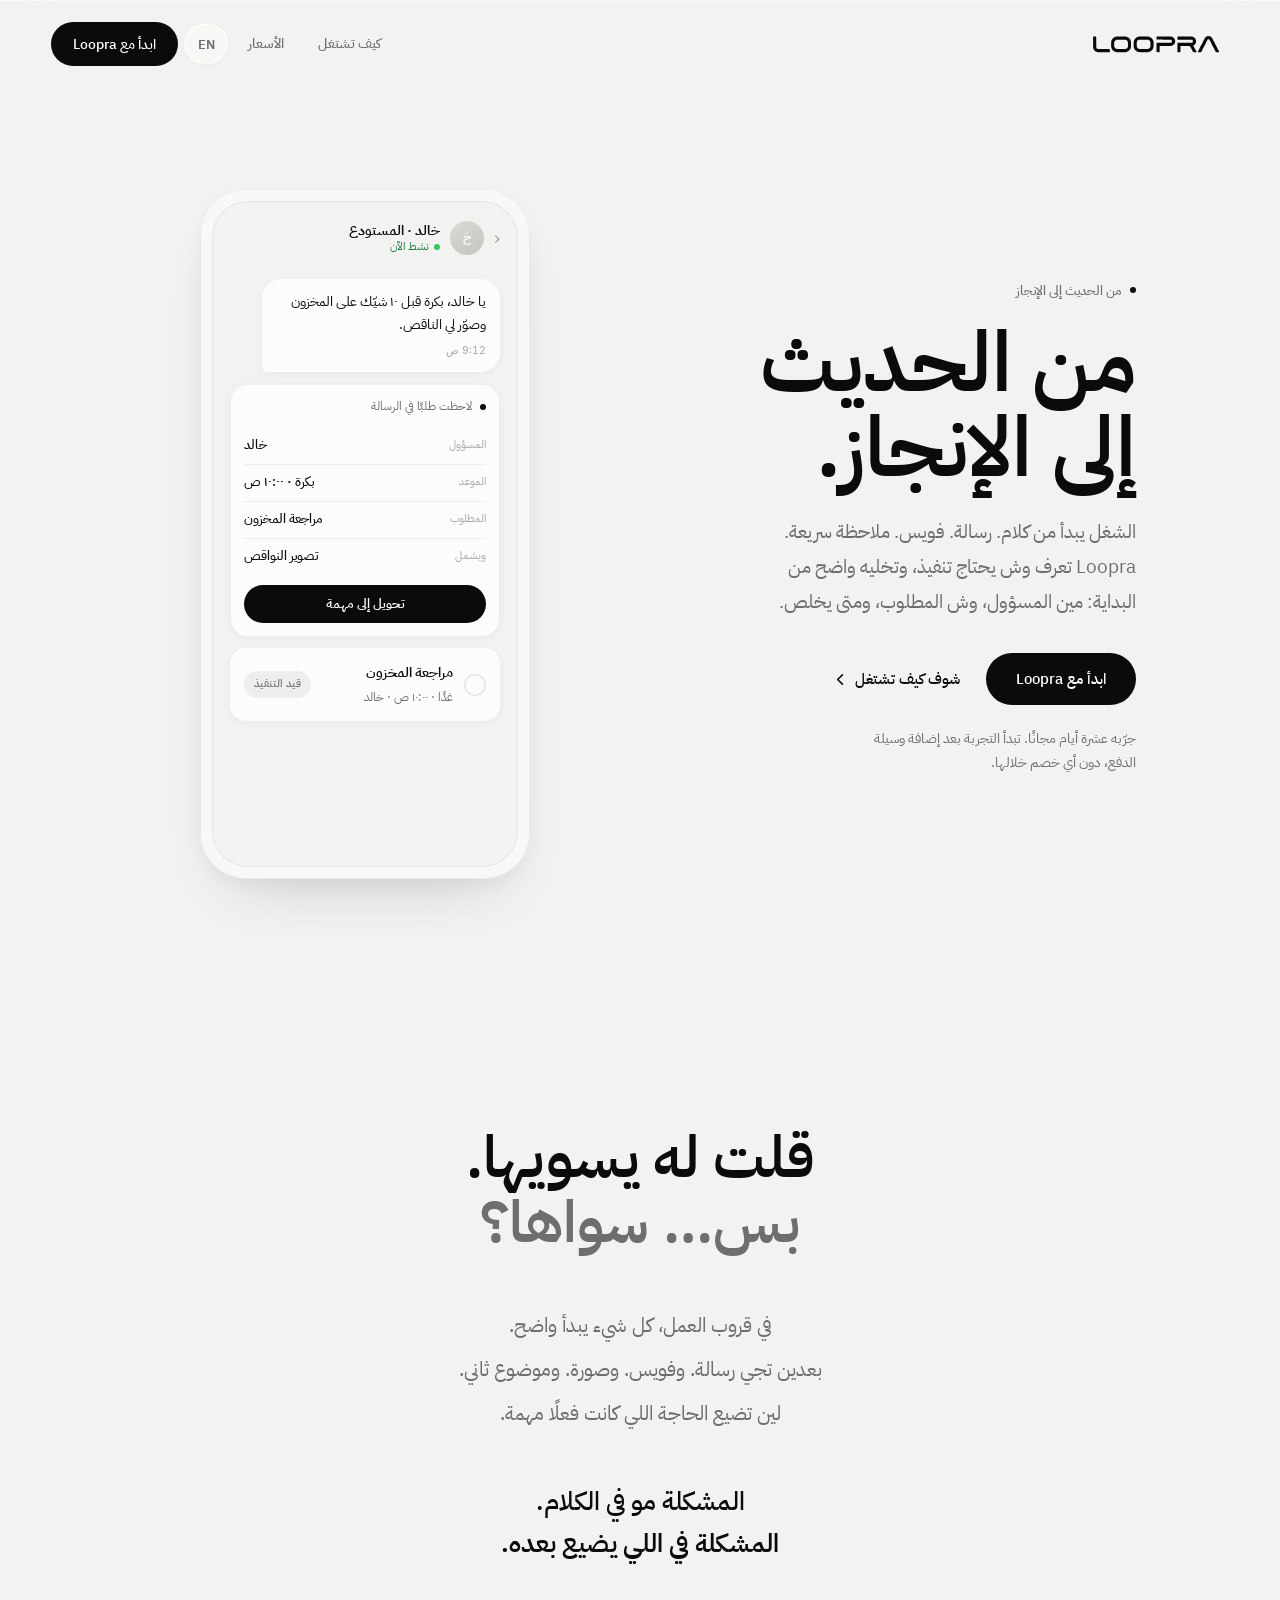
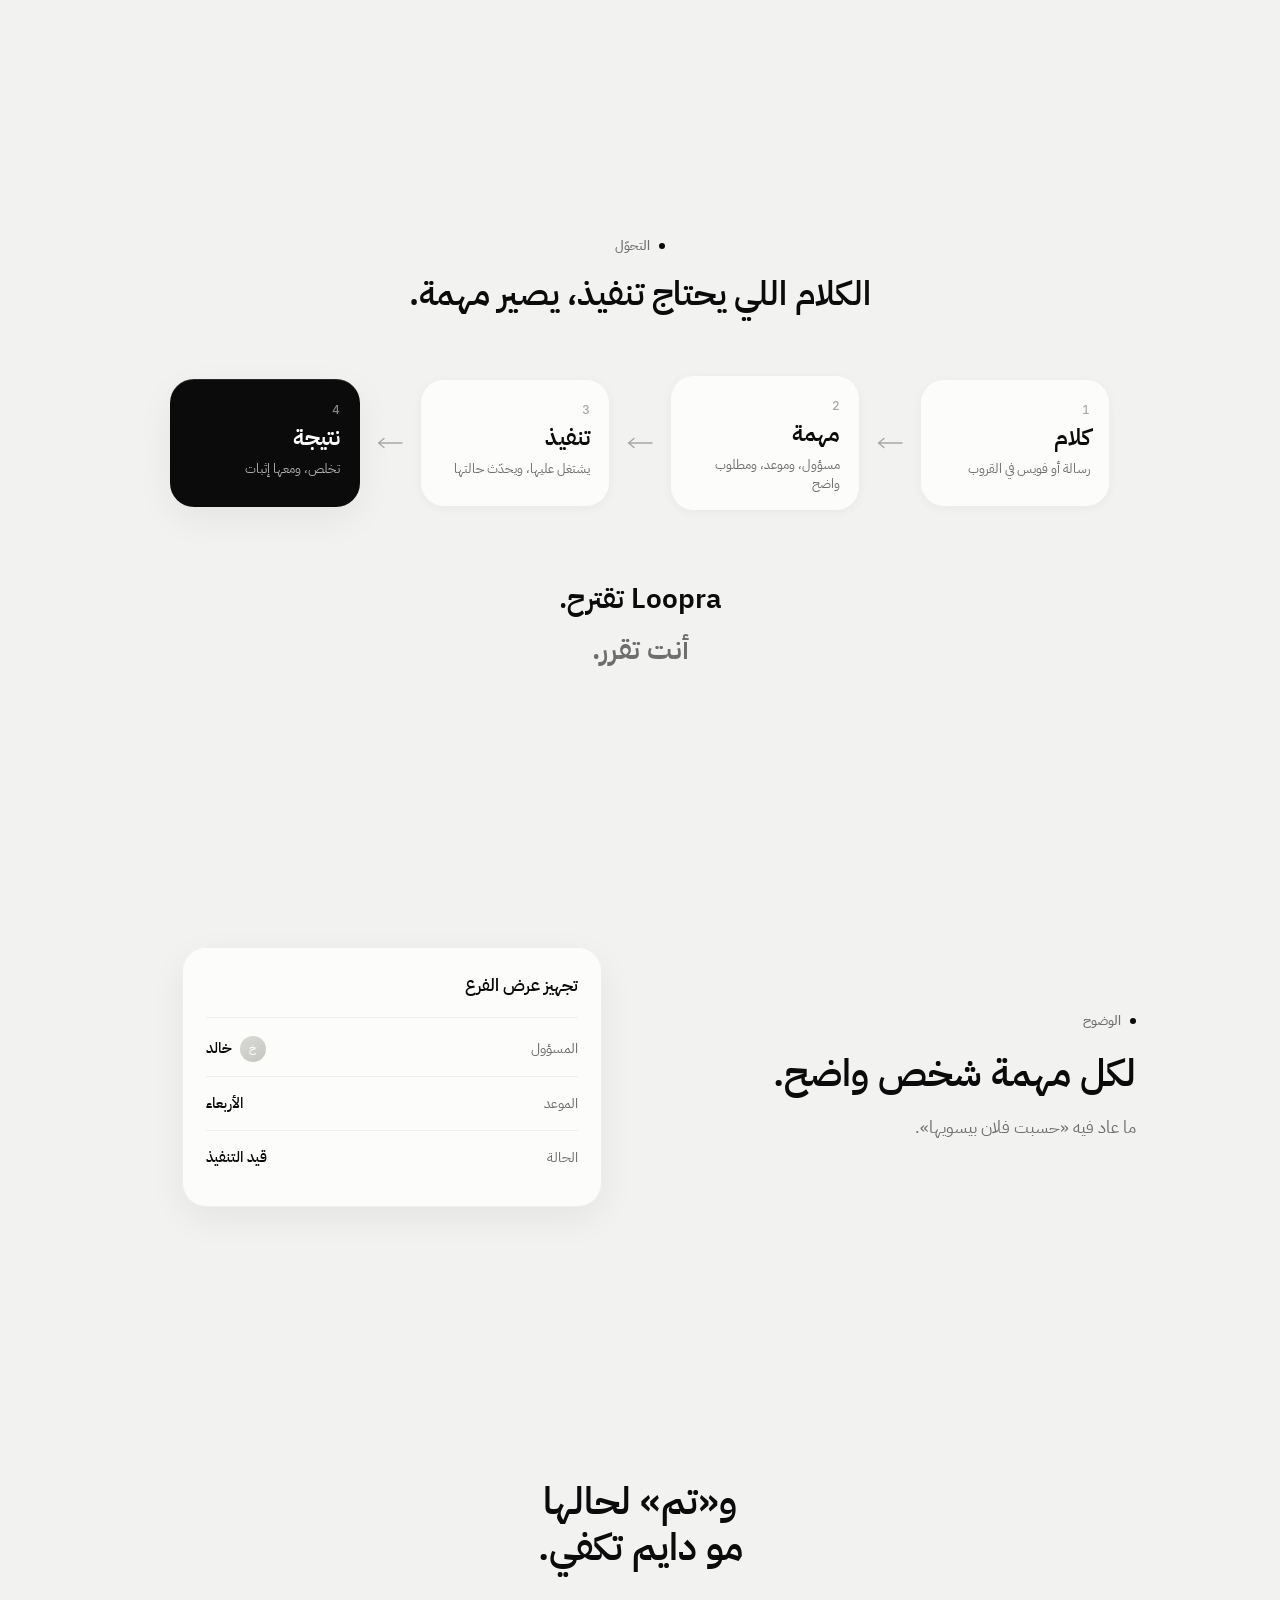
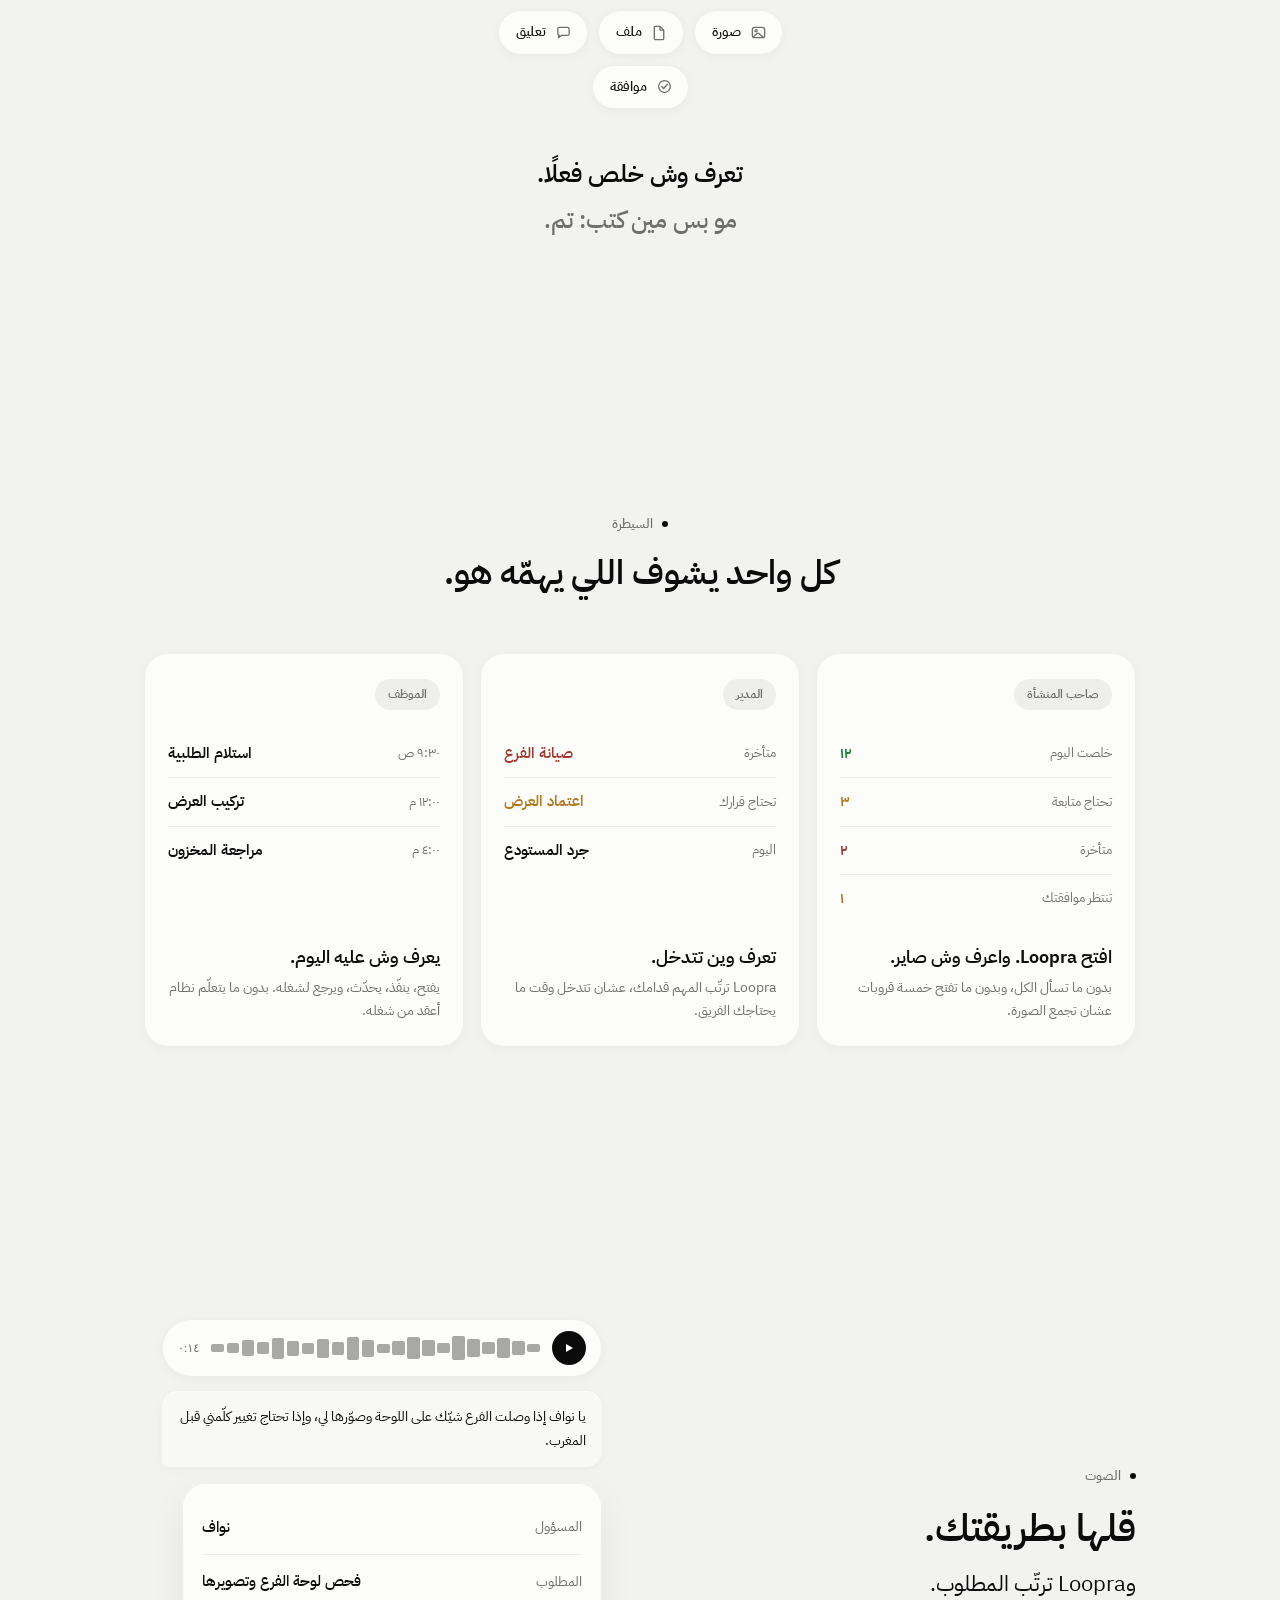
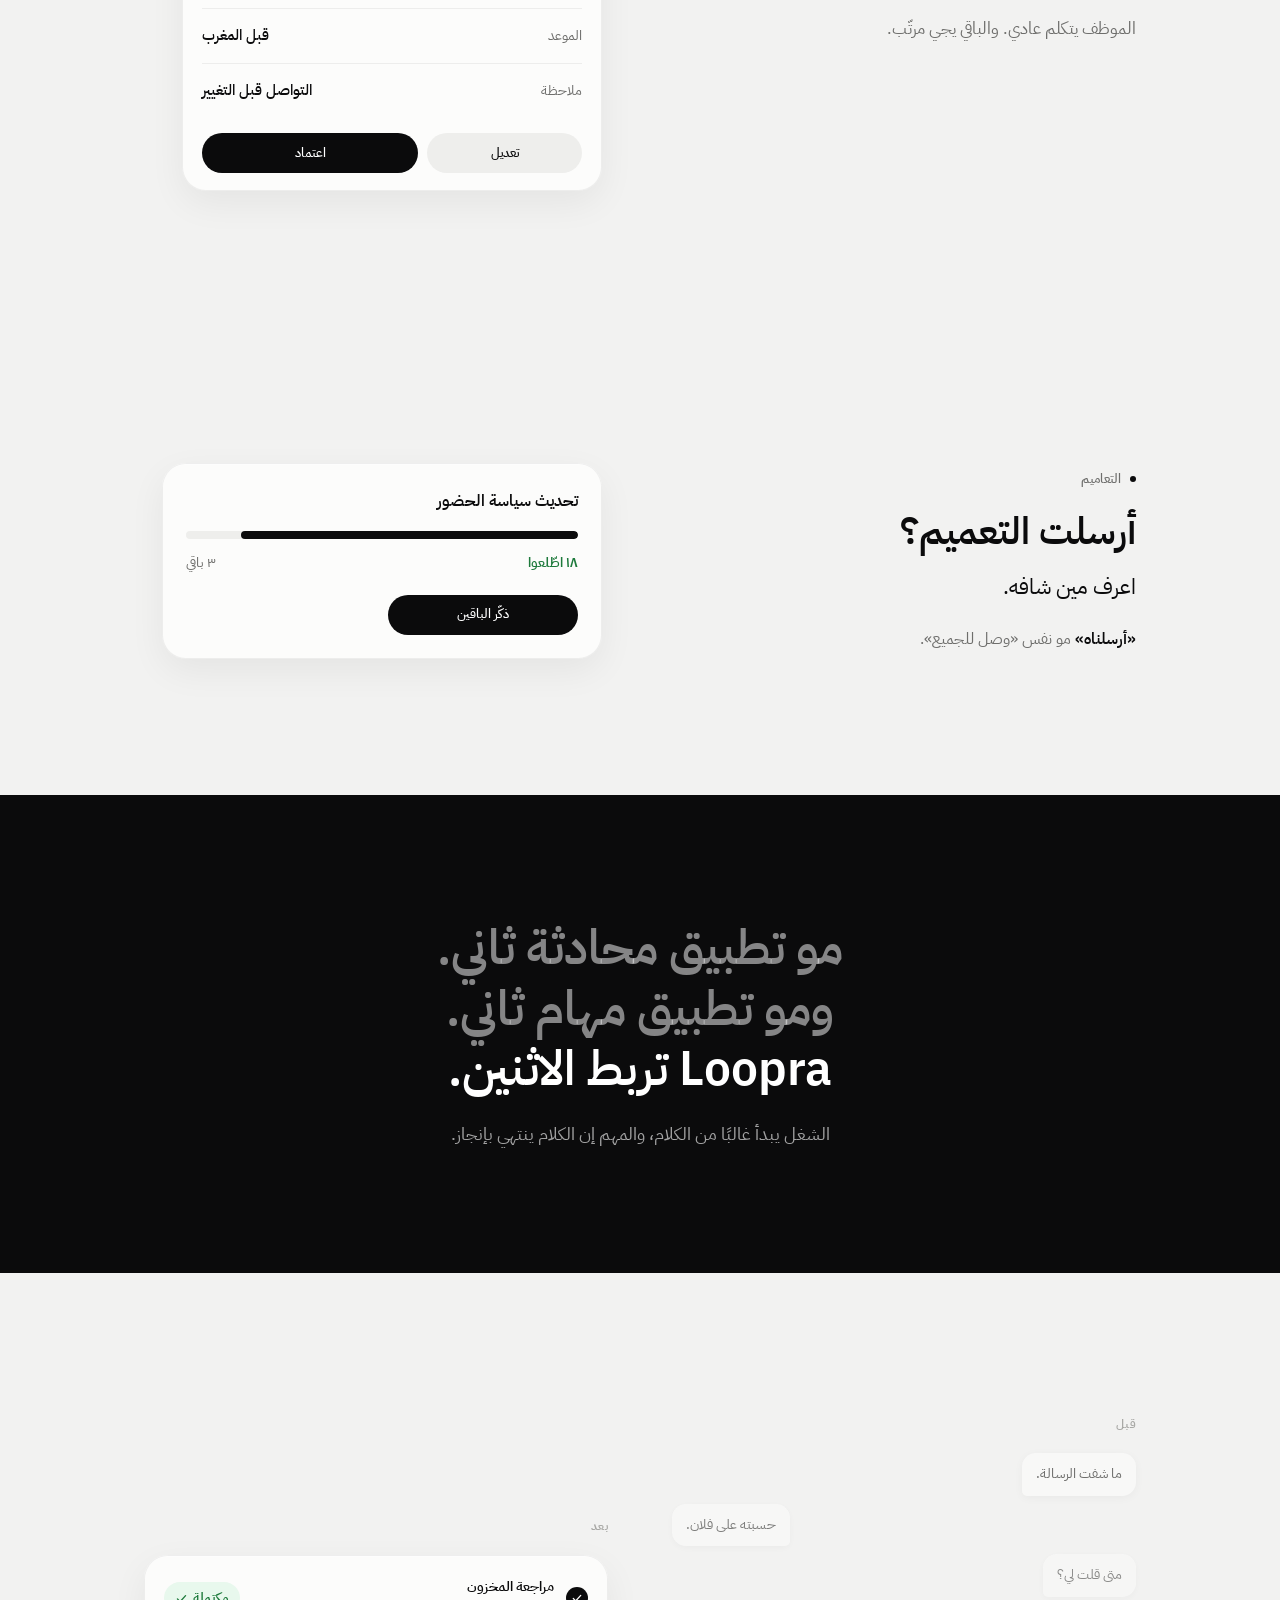
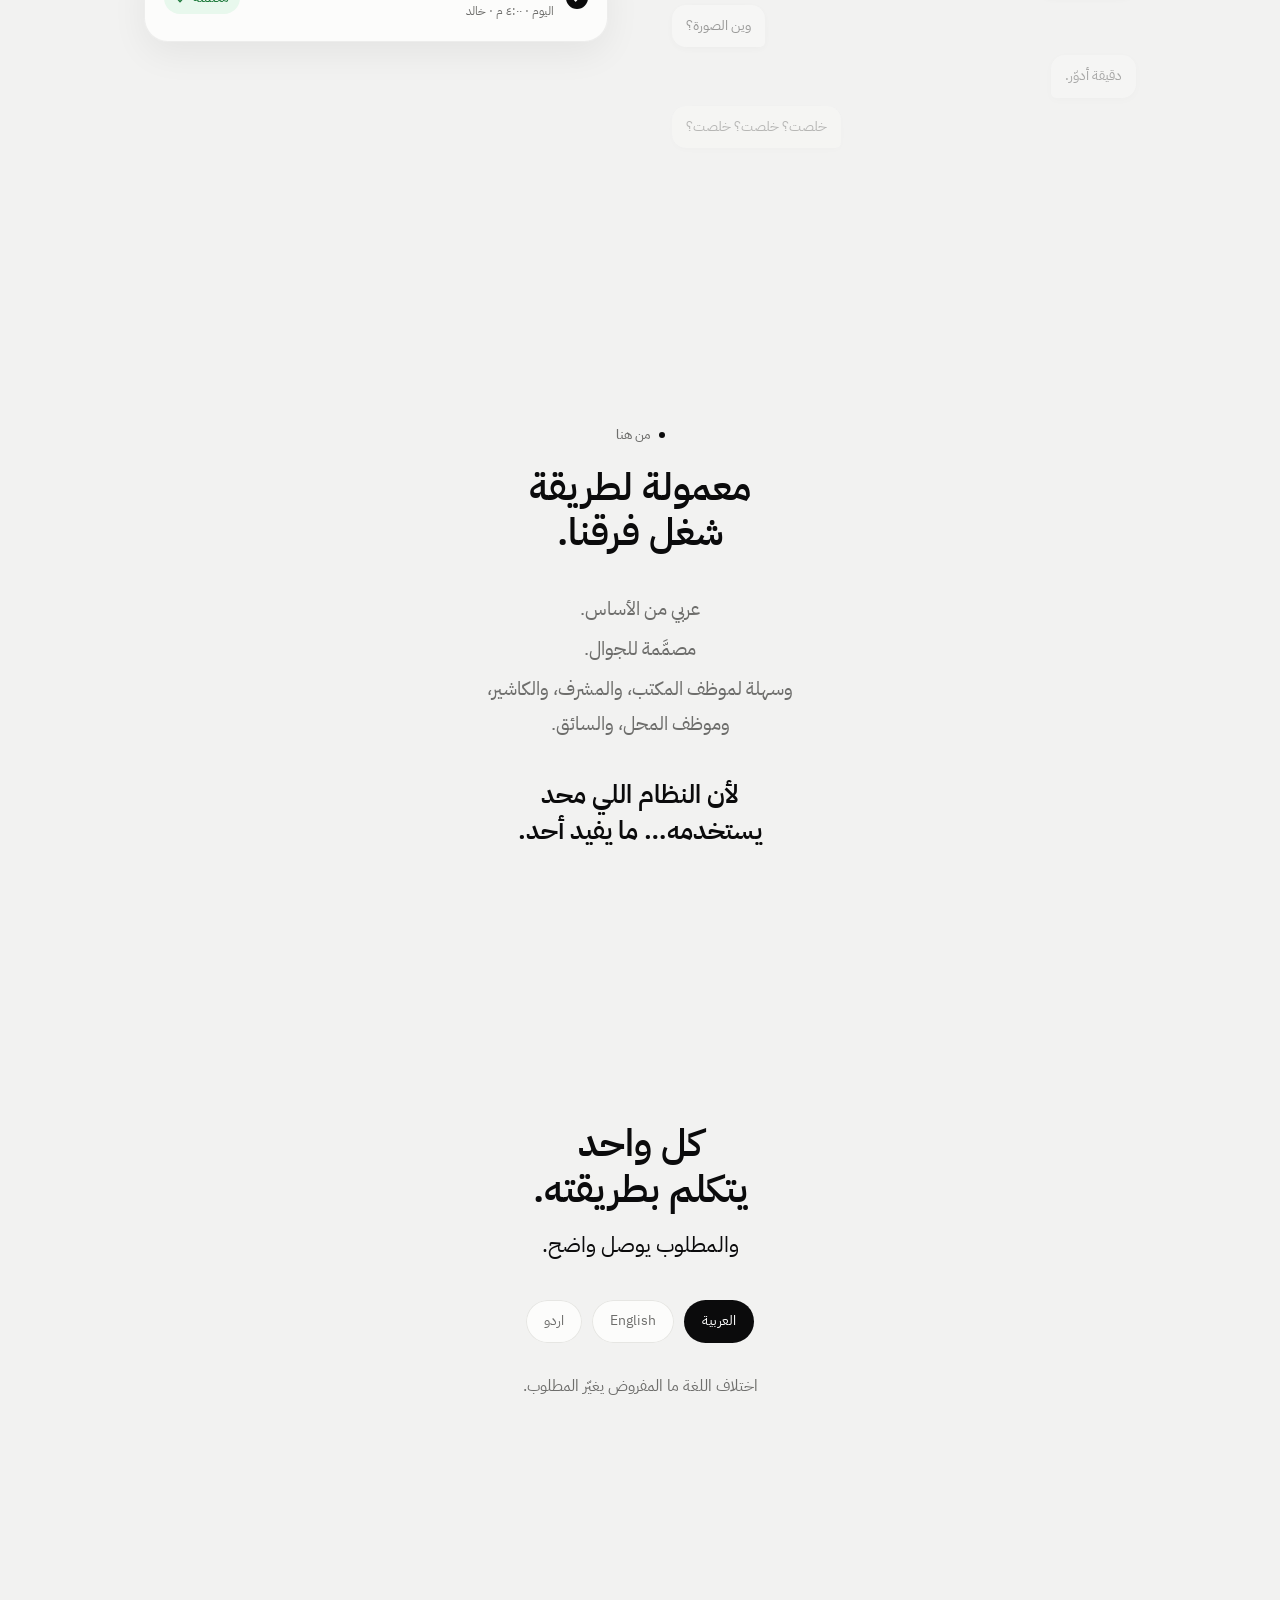
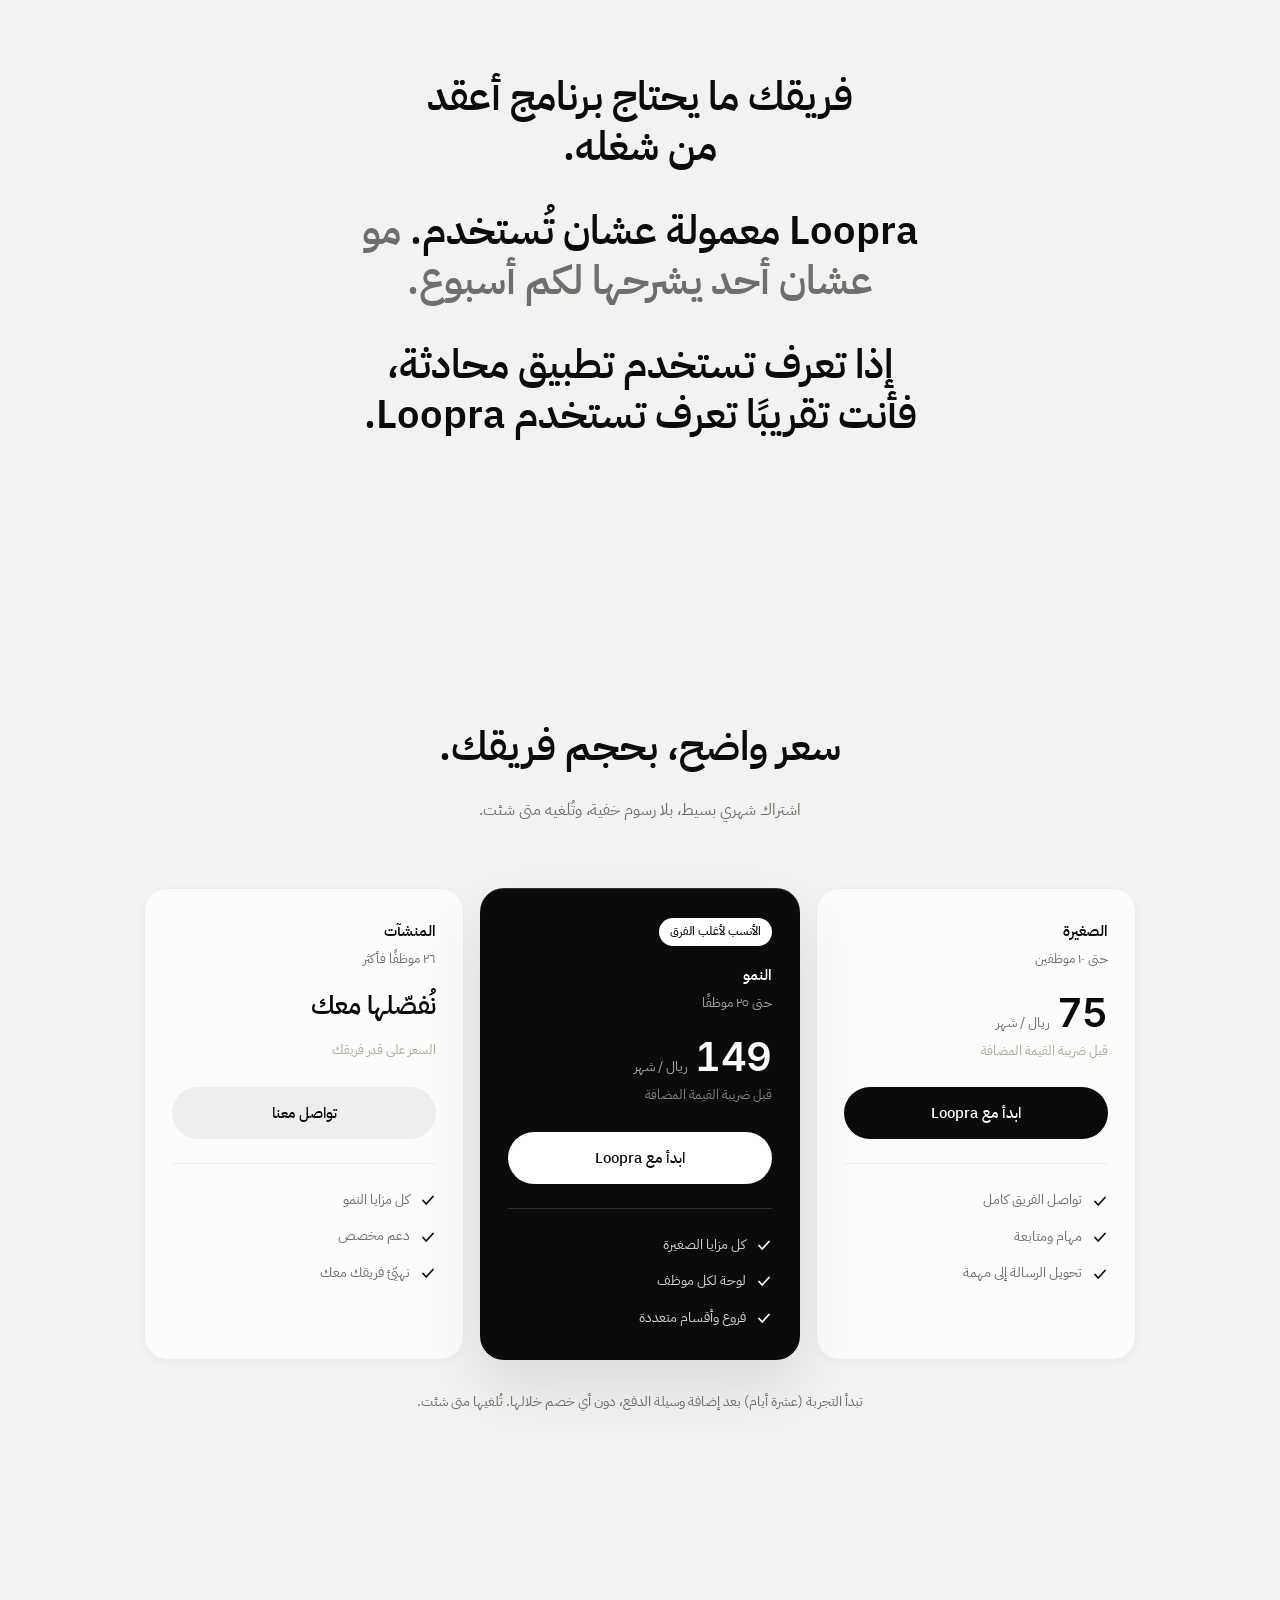
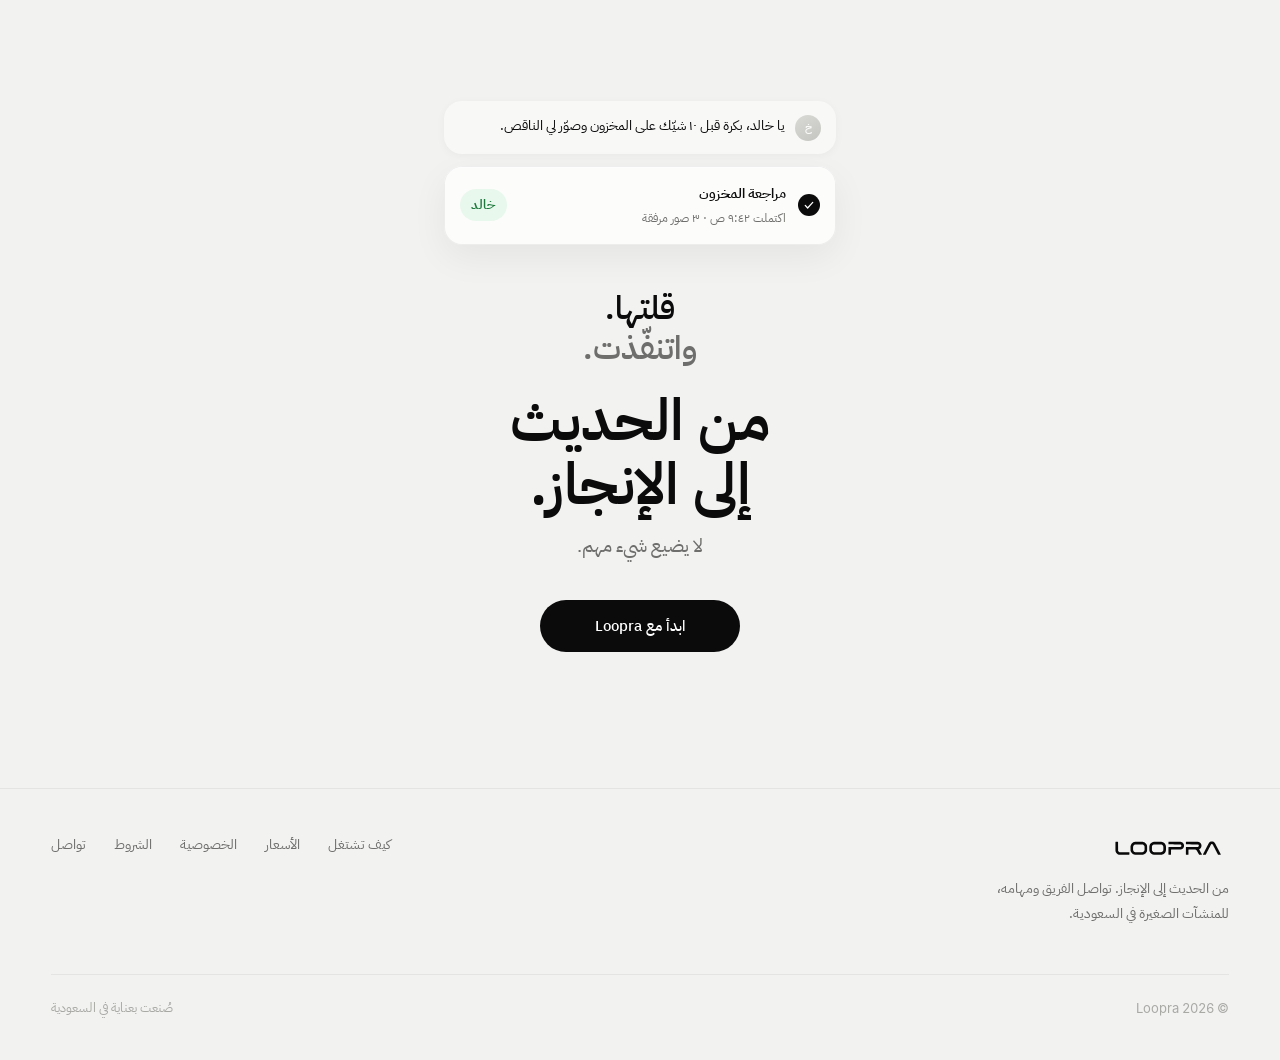
==== commit 3b82cbd9: "deploy: Quiet Spatial Monochrome polish pass" ====
--- a/index.html
+++ b/index.html
@@ -1,2 +1,2 @@
-<!DOCTYPE html><!--2YI0XalDCRPuFC_VAshrE--><html lang="ar" dir="rtl"><head><meta charSet="utf-8"/><meta name="viewport" content="width=device-width, initial-scale=1"/><link rel="preload" as="image" href="/logos/loopra-wordmark-black.svg"/><link rel="preload" as="image" href="/logos/loopra-symbol-tight.svg"/><link rel="stylesheet" href="/_next/static/css/29a34bb27e7871f2.css" data-precedence="next"/><link rel="preload" as="script" fetchPriority="low" href="/_next/static/chunks/webpack-4a462cecab786e93.js"/><script src="/_next/static/chunks/4bd1b696-c023c6e3521b1417.js" async=""></script><script src="/_next/static/chunks/255-d999a7d6833d3983.js" async=""></script><script src="/_next/static/chunks/main-app-c94aacf630f479fa.js" async=""></script><script src="/_next/static/chunks/app/page-9fc2d31ad9f6bb45.js" async=""></script><link rel="preload" href="/fonts/IBMPlexSansArabic-SemiBold.ttf" as="font" type="font/ttf" crossorigin="anonymous"/><link rel="preload" href="/fonts/IBMPlexSansArabic-Regular.ttf" as="font" type="font/ttf" crossorigin="anonymous"/><meta name="theme-color" content="#F2F2F1"/><title>Loopra · من الحديث إلى الإنجاز</title><meta name="description" content="Loopra تربط تواصل فريقك بتنفيذه: الكلام اللي يحتاج تنفيذ يصير مهمة لها مسؤول وموعد. تطبيق التواصل والمهام للمنشآت الصغيرة في السعودية."/><meta name="application-name" content="Loopra"/><meta property="og:title" content="Loopra · من الحديث إلى الإنجاز"/><meta property="og:description" content="الكلام اللي يحتاج تنفيذ يصير مهمة لها مسؤول وموعد. تواصل ومهام للمنشآت الصغيرة في السعودية."/><meta property="og:url" content="https://loopra.dev/"/><meta property="og:site_name" content="Loopra"/><meta property="og:locale" content="ar_SA"/><meta property="og:image" content="https://loopra.dev/social/og.png"/><meta property="og:image:width" content="1200"/><meta property="og:image:height" content="630"/><meta property="og:image:alt" content="Loopra"/><meta property="og:type" content="website"/><meta name="twitter:card" content="summary_large_image"/><meta name="twitter:title" content="Loopra · من الحديث إلى الإنجاز"/><meta name="twitter:description" content="الكلام اللي يحتاج تنفيذ يصير مهمة لها مسؤول وموعد. تواصل ومهام للمنشآت الصغيرة في السعودية."/><meta name="twitter:image" content="https://loopra.dev/social/og.png"/><link rel="icon" href="/favicon-32.png" sizes="32x32" type="image/png"/><link rel="icon" href="/favicon-512.png" sizes="512x512" type="image/png"/><link rel="apple-touch-icon" href="/apple-touch-icon.png"/><script src="/_next/static/chunks/polyfills-42372ed130431b0a.js" noModule=""></script></head><body><div hidden=""><!--$--><!--/$--></div><div class="page-shell"><header class="site-header" data-scrolled="false"><div class="wrap"><a href="#top" class="brand-mark" aria-label="Loopra"><img class="brand-wordmark" src="/logos/loopra-wordmark-black.svg" alt="Loopra"/><img class="brand-symbol" src="/logos/loopra-symbol-tight.svg" alt="" aria-hidden="true"/></a><nav class="header-nav"><a class="nav-link" href="#how">كيف تشتغل</a><a class="nav-link" href="#pricing">الأسعار</a><button class="lang-toggle" aria-label="Switch to English">EN</button><button class="btn btn-primary header-cta">ابدأ مع Loopra</button></nav></div></header><main id="top"><section class="section hero"><div class="wrap hero-grid"><div class="hero-copy"><p class="eyebrow load-up">من الحديث إلى الإنجاز</p><h1 class="hero-h1 load-up d1" style="white-space:pre-line">من الحديث
-إلى الإنجاز.</h1><p class="hero-sub load-up d2">الشغل يبدأ من كلام. رسالة. فويس. ملاحظة سريعة. Loopra تعرف وش يحتاج تنفيذ، وتخليه واضح من البداية: مين المسؤول، وش المطلوب، ومتى يخلص.</p><div class="hero-actions load-up d3"><button class="btn btn-primary">ابدأ مع Loopra</button><a class="btn-ghost" href="#how">شوف كيف تشتغل<!-- --> <svg class="arw" width="15" height="15" viewBox="0 0 16 16" fill="none" aria-hidden="true"><path d="M10 3 5 8l5 5" stroke="currentColor" stroke-width="1.7" stroke-linecap="round" stroke-linejoin="round"></path></svg></a></div><p class="hero-note load-up d3">جرّبه عشرة أيام مجانًا. تبدأ التجربة بعد إضافة وسيلة الدفع، دون أي خصم خلالها.</p></div><div class="stage load-up d2" aria-hidden="true"><div class="phone"><div class="phone-screen"><div class="ps-top"><span class="ps-back">‹</span><span class="avatar">خ</span><span class="ps-id"><span class="ps-name">خالد · المستودع</span><span class="ps-status"><span class="dot"></span> <!-- -->نشط الآن</span></span></div><div class="ps-body"><div class="bubble ps-anim-1">يا خالد، بكرة قبل ١٠ شيّك على المخزون وصوّر لي الناقص.<span class="bubble-time en">9:12 ص</span></div><div class="detect-card ps-anim-3"><div class="detect-head"><svg class="spark" width="13" height="13" viewBox="0 0 12 12" fill="none" aria-hidden="true"><path d="M6 1l1.1 3.2L10.3 5.4 7.1 6.5 6 9.8 4.9 6.5 1.7 5.4 4.9 4.3 6 1Z" fill="currentColor"></path></svg> <!-- -->لاحظت طلبًا في الرسالة</div><div class="detect-fields"><div class="detect-field"><span class="df-label">المسؤول</span><span class="df-value">خالد</span></div><div class="detect-field"><span class="df-label">الموعد</span><span class="df-value">بكرة · ١٠:٠٠ ص</span></div><div class="detect-field"><span class="df-label">المطلوب</span><span class="df-value">مراجعة المخزون</span></div><div class="detect-field"><span class="df-label">ويشمل</span><span class="df-value">تصوير النواقص</span></div></div><span class="convert-btn">تحويل إلى مهمة</span></div><div class="scene-task ps-anim-4"><span class="task-check"></span><span class="task-main"><span class="task-title">مراجعة المخزون</span><span class="task-meta">غدًا · ١٠:٠٠ ص<!-- --> · <!-- -->خالد</span></span><span class="status-pill">قيد التنفيذ</span></div></div></div></div></div></div></section><section class="section problem"><div class="wrap"><div class="problem-inner reveal"><p class="problem-hook">قلت له يسويها.</p><p class="problem-hook problem-hook-2">بس… سواها؟</p><div class="problem-lines"><p>في قروب العمل، كل شيء يبدأ واضح.</p><p>بعدين تجي رسالة. وفويس. وصورة. وموضوع ثاني.</p><p>لين تضيع الحاجة اللي كانت فعلًا مهمة.</p></div><p class="problem-punch">المشكلة مو في الكلام.</p><p class="problem-punch strong">المشكلة في اللي يضيع بعده.</p></div></div></section><section class="section transform" id="how"><div class="wrap"><p class="eyebrow center reveal">التحوّل</p><h2 class="section-title center reveal">الكلام اللي يحتاج تنفيذ، يصير مهمة.</h2><div class="flow reveal"><div class="flow-item"><div class="flow-step s0"><span class="flow-n en">1</span><span class="flow-label">كلام</span><span class="flow-note">رسالة أو فويس في القروب</span></div><svg class="flow-arrow" viewBox="0 0 28 12" fill="none" aria-hidden="true"><path d="M2 6h23M20 1.5 25.5 6 20 10.5" stroke="currentColor" stroke-width="1.4" stroke-linecap="round" stroke-linejoin="round"></path></svg></div><div class="flow-item"><div class="flow-step s1"><span class="flow-n en">2</span><span class="flow-label">مهمة</span><span class="flow-note">مسؤول، وموعد، ومطلوب واضح</span></div><svg class="flow-arrow" viewBox="0 0 28 12" fill="none" aria-hidden="true"><path d="M2 6h23M20 1.5 25.5 6 20 10.5" stroke="currentColor" stroke-width="1.4" stroke-linecap="round" stroke-linejoin="round"></path></svg></div><div class="flow-item"><div class="flow-step s2"><span class="flow-n en">3</span><span class="flow-label">تنفيذ</span><span class="flow-note">يشتغل عليها، ويحدّث حالتها</span></div><svg class="flow-arrow" viewBox="0 0 28 12" fill="none" aria-hidden="true"><path d="M2 6h23M20 1.5 25.5 6 20 10.5" stroke="currentColor" stroke-width="1.4" stroke-linecap="round" stroke-linejoin="round"></path></svg></div><div class="flow-item"><div class="flow-step s3"><span class="flow-n en">4</span><span class="flow-label">نتيجة</span><span class="flow-note">تخلص، ومعها إثبات</span></div></div></div><p class="trust reveal"><span class="trust-a">Loopra تقترح.</span><span class="trust-b">أنت تقرر.</span></p></div></section><section class="section acc"><div class="wrap acc-grid"><div class="acc-copy reveal"><p class="eyebrow">الوضوح</p><h2 class="feature-h">لكل مهمة شخص واضح.</h2><p class="feature-p">ما عاد فيه «حسبت فلان بيسويها».</p></div><div class="acc-visual reveal"><div class="field-card"><div class="field-card-title">تجهيز عرض الفرع</div><div class="field-rows"><div class="field-row"><span class="fr-label">المسؤول</span><span class="fr-value"><span class="avatar sm">خ</span>خالد</span></div><div class="field-row"><span class="fr-label">الموعد</span><span class="fr-value">الأربعاء</span></div><div class="field-row"><span class="fr-label">الحالة</span><span class="fr-value">قيد التنفيذ</span></div></div></div></div></div></section><section class="section completion"><div class="wrap completion-inner reveal"><h2 class="feature-h center">و«تم» لحالها مو دايم تكفي.</h2><div class="proof-chips"><span class="proof-chip"><span class="proof-emoji" aria-hidden="true">🖼️</span> <!-- -->صورة</span><span class="proof-chip"><span class="proof-emoji" aria-hidden="true">📄</span> <!-- -->ملف</span><span class="proof-chip"><span class="proof-emoji" aria-hidden="true">💬</span> <!-- -->تعليق</span><span class="proof-chip"><span class="proof-emoji" aria-hidden="true">✅</span> <!-- -->موافقة</span></div><p class="completion-close"><span>تعرف وش خلص فعلًا.</span><span class="muted-strike">مو بس مين كتب: تم.</span></p></div></section><section class="section control"><div class="wrap"><p class="eyebrow center reveal">السيطرة</p><h2 class="section-title center reveal">كل واحد يشوف اللي يهمّه هو.</h2><div class="roles"><article class="role-panel reveal"><div class="role-tag">صاحب المنشأة</div><div class="role-rows"><div class="role-row t-ok"><span class="rr-label">خلصت اليوم</span><span class="rr-value">١٢</span></div><div class="role-row t-wait"><span class="rr-label">تحتاج متابعة</span><span class="rr-value">٣</span></div><div class="role-row t-late"><span class="rr-label">متأخرة</span><span class="rr-value">٢</span></div><div class="role-row t-wait"><span class="rr-label">تنتظر موافقتك</span><span class="rr-value">١</span></div></div><p class="role-headline">افتح Loopra. واعرف وش صاير.</p><p class="role-note">بدون ما تسأل الكل، وبدون ما تفتح خمسة قروبات عشان تجمع الصورة.</p></article><article class="role-panel reveal"><div class="role-tag">المدير</div><div class="role-rows"><div class="role-row t-late"><span class="rr-label">متأخرة</span><span class="rr-value">صيانة الفرع</span></div><div class="role-row t-wait"><span class="rr-label">تحتاج قرارك</span><span class="rr-value">اعتماد العرض</span></div><div class="role-row t-time"><span class="rr-label">اليوم</span><span class="rr-value">جرد المستودع</span></div></div><p class="role-headline">تعرف وين تتدخل.</p><p class="role-note">Loopra ترتّب المهم قدامك، عشان تتدخل وقت ما يحتاجك الفريق.</p></article><article class="role-panel reveal"><div class="role-tag">الموظف</div><div class="role-rows"><div class="role-row t-time"><span class="rr-label">٩:٣٠ ص</span><span class="rr-value">استلام الطلبية</span></div><div class="role-row t-time"><span class="rr-label">١٢:٠٠ م</span><span class="rr-value">تركيب العرض</span></div><div class="role-row t-time"><span class="rr-label">٤:٠٠ م</span><span class="rr-value">مراجعة المخزون</span></div></div><p class="role-headline">يعرف وش عليه اليوم.</p><p class="role-note">يفتح، ينفّذ، يحدّث، ويرجع لشغله. بدون ما يتعلّم نظام أعقد من شغله.</p></article></div></div></section><section class="section voice"><div class="wrap voice-grid"><div class="voice-copy reveal"><p class="eyebrow">الصوت</p><h2 class="feature-h">قلها بطريقتك.</h2><p class="feature-p big">وLoopra ترتّب المطلوب.</p><p class="feature-p">الموظف يتكلم عادي. والباقي يجي مرتّب.</p></div><div class="voice-visual reveal"><div class="voice-note"><span class="voice-play" aria-hidden="true"><svg width="14" height="14" viewBox="0 0 14 14" fill="none"><path d="M4 3l7 4-7 4V3Z" fill="currentColor"></path></svg></span><span class="wave" aria-hidden="true"><span style="height:8px;animation-delay:0s"></span><span style="height:14px;animation-delay:0.07s"></span><span style="height:20px;animation-delay:0.14s"></span><span style="height:12px;animation-delay:0.21000000000000002s"></span><span style="height:18px;animation-delay:0.28s"></span><span style="height:24px;animation-delay:0.35000000000000003s"></span><span style="height:10px;animation-delay:0.42000000000000004s"></span><span style="height:16px;animation-delay:0.49000000000000005s"></span><span style="height:22px;animation-delay:0.56s"></span><span style="height:14px;animation-delay:0.6300000000000001s"></span><span style="height:9px;animation-delay:0s"></span><span style="height:17px;animation-delay:0.07s"></span><span style="height:23px;animation-delay:0.14s"></span><span style="height:13px;animation-delay:0.21000000000000002s"></span><span style="height:19px;animation-delay:0.28s"></span><span style="height:11px;animation-delay:0.35000000000000003s"></span><span style="height:15px;animation-delay:0.42000000000000004s"></span><span style="height:21px;animation-delay:0.49000000000000005s"></span><span style="height:12px;animation-delay:0.56s"></span><span style="height:16px;animation-delay:0.6300000000000001s"></span><span style="height:10px;animation-delay:0s"></span><span style="height:8px;animation-delay:0.07s"></span></span><span class="voice-time en">٠:١٤</span></div><p class="voice-transcript">يا نواف إذا وصلت الفرع شيّك على اللوحة وصوّرها لي، وإذا تحتاج تغيير كلّمني قبل المغرب.</p><div class="field-card tight"><div class="field-rows"><div class="field-row"><span class="fr-label">المسؤول</span><span class="fr-value">نواف</span></div><div class="field-row"><span class="fr-label">المطلوب</span><span class="fr-value">فحص لوحة الفرع وتصويرها</span></div><div class="field-row"><span class="fr-label">الموعد</span><span class="fr-value">قبل المغرب</span></div><div class="field-row"><span class="fr-label">ملاحظة</span><span class="fr-value">التواصل قبل التغيير</span></div></div><div class="voice-actions"><span class="mini-btn mini-secondary">تعديل</span><span class="mini-btn mini-primary">اعتماد</span></div></div></div></div></section><section class="section announce"><div class="wrap announce-grid"><div class="announce-copy reveal"><p class="eyebrow">التعاميم</p><h2 class="feature-h">أرسلت التعميم؟</h2><p class="feature-p big">اعرف مين شافه.</p><p class="announce-close"><span class="an-strong">«أرسلناه»</span> <!-- -->مو نفس «وصل للجميع».</p></div><div class="announce-visual reveal"><div class="announce-card"><div class="ann-title">تحديث سياسة الحضور</div><div class="ann-meter" aria-hidden="true"><span style="width:86%"></span></div><div class="ann-stats"><span class="ann-seen">١٨ اطّلعوا</span><span class="ann-left">٣ باقي</span></div><span class="mini-btn mini-primary ann-btn">ذكّر الباقين</span></div></div></div></section><section class="band"><div class="wrap reveal"><p class="band-line"><span>مو تطبيق محادثة ثاني.</span><span>ومو تطبيق مهام ثاني.</span><span class="band-emph">Loopra تربط الاثنين.</span></p><p class="band-sub">الشغل يبدأ غالبًا من الكلام، والمهم إن الكلام ينتهي بإنجاز.</p></div></section><section class="section ba"><div class="wrap ba-grid"><div class="ba-before reveal"><span class="ba-label">قبل</span><div class="ba-noise"><span class="ba-msg" style="--i:0">ما شفت الرسالة.</span><span class="ba-msg" style="--i:1">حسبته على فلان.</span><span class="ba-msg" style="--i:2">متى قلت لي؟</span><span class="ba-msg" style="--i:3">وين الصورة؟</span><span class="ba-msg" style="--i:4">دقيقة أدوّر.</span><span class="ba-msg" style="--i:5">خلصت؟ خلصت؟ خلصت؟</span></div></div><div class="ba-after reveal"><span class="ba-label">بعد</span><div class="ba-task"><span class="task-check done"><svg width="16" height="16" viewBox="0 0 16 16" fill="none" aria-hidden="true"><path d="M3 8.5 6.2 12 13 4.5" stroke="currentColor" stroke-width="1.7" stroke-linecap="round" stroke-linejoin="round"></path></svg></span><span class="task-main"><span class="task-title">مراجعة المخزون</span><span class="task-meta">اليوم · ٤:٠٠ م<!-- --> · <!-- -->خالد</span></span><span class="ba-done">مكتملة<!-- --> <svg width="16" height="16" viewBox="0 0 16 16" fill="none" aria-hidden="true"><path d="M3 8.5 6.2 12 13 4.5" stroke="currentColor" stroke-width="1.7" stroke-linecap="round" stroke-linejoin="round"></path></svg></span></div></div></div></section><section class="section saudi"><div class="wrap saudi-inner reveal"><p class="eyebrow">من هنا</p><h2 class="feature-h">معمولة لطريقة شغل فرقنا.</h2><div class="saudi-lines"><p>عربي من الأساس.</p><p>مصمَّمة للجوال.</p><p>وسهلة لموظف المكتب، والمشرف، والكاشير، وموظف المحل، والسائق.</p></div><p class="saudi-close">لأن النظام اللي محد يستخدمه… ما يفيد أحد.</p></div></section><section class="section langs"><div class="wrap langs-inner reveal"><h2 class="feature-h center">كل واحد يتكلم بطريقته.</h2><p class="feature-p center big">والمطلوب يوصل واضح.</p><div class="lang-chips"><span class="lang-chip on">العربية</span><span class="lang-chip">English</span><span class="lang-chip">اردو</span></div><p class="langs-close">اختلاف اللغة ما المفروض يغيّر المطلوب.</p></div></section><section class="section philosophy"><div class="wrap philosophy-inner reveal"><p class="phi-line phi-lead">فريقك ما يحتاج برنامج أعقد من شغله.</p><p class="phi-line phi-mid"><span>Loopra معمولة عشان تُستخدم.</span> <span class="phi-dim">مو عشان أحد يشرحها لكم أسبوع.</span></p><p class="phi-line phi-close">إذا تعرف تستخدم تطبيق محادثة، فأنت تقريبًا تعرف تستخدم Loopra.</p></div></section><section class="section pricing-sec" id="pricing"><div class="wrap"><div class="pricing-head reveal"><h2>سعر واضح، بحجم فريقك.</h2><p>اشتراك شهري بسيط، بلا رسوم خفية، وتُلغيه متى شئت.</p></div><div class="plans reveal"><div class="plan"><div class="plan-name">الصغيرة</div><div class="plan-for">حتى ١٠ موظفين</div><div class="plan-price"><span class="plan-amount en">75</span><span class="plan-unit">ريال / شهر</span></div><div class="plan-vat">قبل ضريبة القيمة المضافة</div><button class="btn btn-block plan-cta btn-primary">ابدأ مع Loopra</button><div class="plan-line"></div><ul class="plan-feats"><li><svg width="16" height="16" viewBox="0 0 16 16" fill="none" aria-hidden="true"><path d="M3 8.5 6.2 12 13 4.5" stroke="currentColor" stroke-width="1.7" stroke-linecap="round" stroke-linejoin="round"></path></svg> <!-- -->تواصل الفريق كامل</li><li><svg width="16" height="16" viewBox="0 0 16 16" fill="none" aria-hidden="true"><path d="M3 8.5 6.2 12 13 4.5" stroke="currentColor" stroke-width="1.7" stroke-linecap="round" stroke-linejoin="round"></path></svg> <!-- -->مهام ومتابعة</li><li><svg width="16" height="16" viewBox="0 0 16 16" fill="none" aria-hidden="true"><path d="M3 8.5 6.2 12 13 4.5" stroke="currentColor" stroke-width="1.7" stroke-linecap="round" stroke-linejoin="round"></path></svg> <!-- -->تحويل الرسالة إلى مهمة</li></ul></div><div class="plan featured"><span class="plan-badge">الأنسب لأغلب الفرق</span><div class="plan-name">النمو</div><div class="plan-for">حتى ٢٥ موظفًا</div><div class="plan-price"><span class="plan-amount en">149</span><span class="plan-unit">ريال / شهر</span></div><div class="plan-vat">قبل ضريبة القيمة المضافة</div><button class="btn btn-block plan-cta btn-primary">ابدأ مع Loopra</button><div class="plan-line"></div><ul class="plan-feats"><li><svg width="16" height="16" viewBox="0 0 16 16" fill="none" aria-hidden="true"><path d="M3 8.5 6.2 12 13 4.5" stroke="currentColor" stroke-width="1.7" stroke-linecap="round" stroke-linejoin="round"></path></svg> <!-- -->كل مزايا الصغيرة</li><li><svg width="16" height="16" viewBox="0 0 16 16" fill="none" aria-hidden="true"><path d="M3 8.5 6.2 12 13 4.5" stroke="currentColor" stroke-width="1.7" stroke-linecap="round" stroke-linejoin="round"></path></svg> <!-- -->لوحة لكل موظف</li><li><svg width="16" height="16" viewBox="0 0 16 16" fill="none" aria-hidden="true"><path d="M3 8.5 6.2 12 13 4.5" stroke="currentColor" stroke-width="1.7" stroke-linecap="round" stroke-linejoin="round"></path></svg> <!-- -->فروع وأقسام متعددة</li></ul></div><div class="plan"><div class="plan-name">المنشآت</div><div class="plan-for">٢٦ موظفًا فأكثر</div><div class="plan-price"><span class="plan-amount plan-amount-sm">نُفصّلها معك</span></div><div class="plan-vat">السعر على قدر فريقك</div><button class="btn btn-block plan-cta btn-secondary">تواصل معنا</button><div class="plan-line"></div><ul class="plan-feats"><li><svg width="16" height="16" viewBox="0 0 16 16" fill="none" aria-hidden="true"><path d="M3 8.5 6.2 12 13 4.5" stroke="currentColor" stroke-width="1.7" stroke-linecap="round" stroke-linejoin="round"></path></svg> <!-- -->كل مزايا النمو</li><li><svg width="16" height="16" viewBox="0 0 16 16" fill="none" aria-hidden="true"><path d="M3 8.5 6.2 12 13 4.5" stroke="currentColor" stroke-width="1.7" stroke-linecap="round" stroke-linejoin="round"></path></svg> <!-- -->دعم مخصص</li><li><svg width="16" height="16" viewBox="0 0 16 16" fill="none" aria-hidden="true"><path d="M3 8.5 6.2 12 13 4.5" stroke="currentColor" stroke-width="1.7" stroke-linecap="round" stroke-linejoin="round"></path></svg> <!-- -->نهيّئ فريقك معك</li></ul></div></div><p class="trial-note reveal">تبدأ التجربة (عشرة أيام) بعد إضافة وسيلة الدفع، دون أي خصم خلالها. تُلغيها متى شئت.</p></div></section><section class="section final"><div class="wrap final-inner reveal"><div class="final-scene"><div class="final-msg"><span class="avatar sm">خ</span><span>يا خالد، بكرة قبل ١٠ شيّك على المخزون وصوّر لي الناقص.</span></div><div class="final-task"><span class="task-check done"><svg width="16" height="16" viewBox="0 0 16 16" fill="none" aria-hidden="true"><path d="M3 8.5 6.2 12 13 4.5" stroke="currentColor" stroke-width="1.7" stroke-linecap="round" stroke-linejoin="round"></path></svg></span><span class="task-main"><span class="task-title">مراجعة المخزون</span><span class="task-meta">اكتملت ٩:٤٢ ص<!-- --> · <!-- -->٣ صور مرفقة</span></span><span class="ba-done">خالد</span></div></div><p class="final-seal"><span>قلتها.</span><span class="final-seal-2">واتنفّذت.</span></p><h2 class="final-master">من الحديث إلى الإنجاز.</h2><p class="final-master-sub">لا يضيع شيء مهم.</p><button class="btn btn-primary final-cta">ابدأ مع Loopra</button></div></section><footer class="site-footer"><div class="wrap"><div class="footer-grid"><div><img class="footer-logo" src="/logos/loopra-wordmark-black.svg" alt="Loopra"/><p class="footer-tag">من الحديث إلى الإنجاز. تواصل الفريق ومهامه، للمنشآت الصغيرة في السعودية.</p></div><nav class="footer-links"><a href="#how">كيف تشتغل</a><a href="#pricing">الأسعار</a><a href="/privacy">الخصوصية</a><a href="/terms">الشروط</a><a href="mailto:founder@loopra.dev">تواصل</a></nav></div><div class="footer-bottom"><span class="en">© 2026 Loopra</span><span>صُنعت بعناية في السعودية</span></div></div></footer></main></div><!--$--><!--/$--><script src="/_next/static/chunks/webpack-4a462cecab786e93.js" id="_R_" async=""></script><script>(self.__next_f=self.__next_f||[]).push([0])</script><script>self.__next_f.push([1,"1:\"$Sreact.fragment\"\n2:I[9766,[],\"\"]\n3:I[8924,[],\"\"]\n4:I[1789,[\"974\",\"static/chunks/app/page-9fc2d31ad9f6bb45.js\"],\"LangProvider\"]\n5:I[7528,[\"974\",\"static/chunks/app/page-9fc2d31ad9f6bb45.js\"],\"RequestFormProvider\"]\n6:I[5463,[\"974\",\"static/chunks/app/page-9fc2d31ad9f6bb45.js\"],\"default\"]\n7:I[4431,[],\"OutletBoundary\"]\n9:I[5278,[],\"AsyncMetadataOutlet\"]\nb:I[4431,[],\"ViewportBoundary\"]\nd:I[4431,[],\"MetadataBoundary\"]\ne:\"$Sreact.suspense\"\n10:I[7150,[],\"\"]\n:HL[\"/_next/static/css/29a34bb27e7871f2.css\",\"style\"]\n"])</script><script>self.__next_f.push([1,"0:{\"P\":null,\"b\":\"2YI0XalDCRPuFC_VAshrE\",\"p\":\"\",\"c\":[\"\",\"\"],\"i\":false,\"f\":[[[\"\",{\"children\":[\"__PAGE__\",{}]},\"$undefined\",\"$undefined\",true],[\"\",[\"$\",\"$1\",\"c\",{\"children\":[[[\"$\",\"link\",\"0\",{\"rel\":\"stylesheet\",\"href\":\"/_next/static/css/29a34bb27e7871f2.css\",\"precedence\":\"next\",\"crossOrigin\":\"$undefined\",\"nonce\":\"$undefined\"}]],[\"$\",\"html\",null,{\"lang\":\"ar\",\"dir\":\"rtl\",\"children\":[[\"$\",\"head\",null,{\"children\":[[\"$\",\"link\",null,{\"rel\":\"preload\",\"href\":\"/fonts/IBMPlexSansArabic-SemiBold.ttf\",\"as\":\"font\",\"type\":\"font/ttf\",\"crossOrigin\":\"anonymous\"}],[\"$\",\"link\",null,{\"rel\":\"preload\",\"href\":\"/fonts/IBMPlexSansArabic-Regular.ttf\",\"as\":\"font\",\"type\":\"font/ttf\",\"crossOrigin\":\"anonymous\"}]]}],[\"$\",\"body\",null,{\"children\":[\"$\",\"$L2\",null,{\"parallelRouterKey\":\"children\",\"error\":\"$undefined\",\"errorStyles\":\"$undefined\",\"errorScripts\":\"$undefined\",\"template\":[\"$\",\"$L3\",null,{}],\"templateStyles\":\"$undefined\",\"templateScripts\":\"$undefined\",\"notFound\":[[[\"$\",\"title\",null,{\"children\":\"404: This page could not be found.\"}],[\"$\",\"div\",null,{\"style\":{\"fontFamily\":\"system-ui,\\\"Segoe UI\\\",Roboto,Helvetica,Arial,sans-serif,\\\"Apple Color Emoji\\\",\\\"Segoe UI Emoji\\\"\",\"height\":\"100vh\",\"textAlign\":\"center\",\"display\":\"flex\",\"flexDirection\":\"column\",\"alignItems\":\"center\",\"justifyContent\":\"center\"},\"children\":[\"$\",\"div\",null,{\"children\":[[\"$\",\"style\",null,{\"dangerouslySetInnerHTML\":{\"__html\":\"body{color:#000;background:#fff;margin:0}.next-error-h1{border-right:1px solid rgba(0,0,0,.3)}@media (prefers-color-scheme:dark){body{color:#fff;background:#000}.next-error-h1{border-right:1px solid rgba(255,255,255,.3)}}\"}}],[\"$\",\"h1\",null,{\"className\":\"next-error-h1\",\"style\":{\"display\":\"inline-block\",\"margin\":\"0 20px 0 0\",\"padding\":\"0 23px 0 0\",\"fontSize\":24,\"fontWeight\":500,\"verticalAlign\":\"top\",\"lineHeight\":\"49px\"},\"children\":404}],[\"$\",\"div\",null,{\"style\":{\"display\":\"inline-block\"},\"children\":[\"$\",\"h2\",null,{\"style\":{\"fontSize\":14,\"fontWeight\":400,\"lineHeight\":\"49px\",\"margin\":0},\"children\":\"This page could not be found.\"}]}]]}]}]],[]],\"forbidden\":\"$undefined\",\"unauthorized\":\"$undefined\"}]}]]}]]}],{\"children\":[\"__PAGE__\",[\"$\",\"$1\",\"c\",{\"children\":[[\"$\",\"$L4\",null,{\"children\":[\"$\",\"$L5\",null,{\"children\":[\"$\",\"$L6\",null,{}]}]}],null,[\"$\",\"$L7\",null,{\"children\":[\"$L8\",[\"$\",\"$L9\",null,{\"promise\":\"$@a\"}]]}]]}],{},null,false]},null,false],[\"$\",\"$1\",\"h\",{\"children\":[null,[[\"$\",\"$Lb\",null,{\"children\":\"$Lc\"}],null],[\"$\",\"$Ld\",null,{\"children\":[\"$\",\"div\",null,{\"hidden\":true,\"children\":[\"$\",\"$e\",null,{\"fallback\":null,\"children\":\"$Lf\"}]}]}]]}],false]],\"m\":\"$undefined\",\"G\":[\"$10\",[]],\"s\":false,\"S\":true}\n"])</script><script>self.__next_f.push([1,"c:[[\"$\",\"meta\",\"0\",{\"charSet\":\"utf-8\"}],[\"$\",\"meta\",\"1\",{\"name\":\"viewport\",\"content\":\"width=device-width, initial-scale=1\"}],[\"$\",\"meta\",\"2\",{\"name\":\"theme-color\",\"content\":\"#F2F2F1\"}]]\n8:null\n"])</script><script>self.__next_f.push([1,"11:I[622,[],\"IconMark\"]\n"])</script><script>self.__next_f.push([1,"a:{\"metadata\":[[\"$\",\"title\",\"0\",{\"children\":\"Loopra · من الحديث إلى الإنجاز\"}],[\"$\",\"meta\",\"1\",{\"name\":\"description\",\"content\":\"Loopra تربط تواصل فريقك بتنفيذه: الكلام اللي يحتاج تنفيذ يصير مهمة لها مسؤول وموعد. تطبيق التواصل والمهام للمنشآت الصغيرة في السعودية.\"}],[\"$\",\"meta\",\"2\",{\"name\":\"application-name\",\"content\":\"Loopra\"}],[\"$\",\"meta\",\"3\",{\"property\":\"og:title\",\"content\":\"Loopra · من الحديث إلى الإنجاز\"}],[\"$\",\"meta\",\"4\",{\"property\":\"og:description\",\"content\":\"الكلام اللي يحتاج تنفيذ يصير مهمة لها مسؤول وموعد. تواصل ومهام للمنشآت الصغيرة في السعودية.\"}],[\"$\",\"meta\",\"5\",{\"property\":\"og:url\",\"content\":\"https://loopra.dev/\"}],[\"$\",\"meta\",\"6\",{\"property\":\"og:site_name\",\"content\":\"Loopra\"}],[\"$\",\"meta\",\"7\",{\"property\":\"og:locale\",\"content\":\"ar_SA\"}],[\"$\",\"meta\",\"8\",{\"property\":\"og:image\",\"content\":\"https://loopra.dev/social/og.png\"}],[\"$\",\"meta\",\"9\",{\"property\":\"og:image:width\",\"content\":\"1200\"}],[\"$\",\"meta\",\"10\",{\"property\":\"og:image:height\",\"content\":\"630\"}],[\"$\",\"meta\",\"11\",{\"property\":\"og:image:alt\",\"content\":\"Loopra\"}],[\"$\",\"meta\",\"12\",{\"property\":\"og:type\",\"content\":\"website\"}],[\"$\",\"meta\",\"13\",{\"name\":\"twitter:card\",\"content\":\"summary_large_image\"}],[\"$\",\"meta\",\"14\",{\"name\":\"twitter:title\",\"content\":\"Loopra · من الحديث إلى الإنجاز\"}],[\"$\",\"meta\",\"15\",{\"name\":\"twitter:description\",\"content\":\"الكلام اللي يحتاج تنفيذ يصير مهمة لها مسؤول وموعد. تواصل ومهام للمنشآت الصغيرة في السعودية.\"}],[\"$\",\"meta\",\"16\",{\"name\":\"twitter:image\",\"content\":\"https://loopra.dev/social/og.png\"}],[\"$\",\"link\",\"17\",{\"rel\":\"icon\",\"href\":\"/favicon-32.png\",\"sizes\":\"32x32\",\"type\":\"image/png\"}],[\"$\",\"link\",\"18\",{\"rel\":\"icon\",\"href\":\"/favicon-512.png\",\"sizes\":\"512x512\",\"type\":\"image/png\"}],[\"$\",\"link\",\"19\",{\"rel\":\"apple-touch-icon\",\"href\":\"/apple-touch-icon.png\"}],[\"$\",\"$L11\",\"20\",{}]],\"error\":null,\"digest\":\"$undefined\"}\n"])</script><script>self.__next_f.push([1,"f:\"$a:metadata\"\n"])</script></body></html>+<!DOCTYPE html><!--pvSWBMEZDMIS5mM4sKwUH--><html lang="ar" dir="rtl"><head><meta charSet="utf-8"/><meta name="viewport" content="width=device-width, initial-scale=1"/><link rel="preload" as="image" href="/logos/loopra-wordmark-black.svg"/><link rel="preload" as="image" href="/logos/loopra-symbol-tight.svg"/><link rel="stylesheet" href="/_next/static/css/c9bdab9c281f1b47.css" data-precedence="next"/><link rel="preload" as="script" fetchPriority="low" href="/_next/static/chunks/webpack-4a462cecab786e93.js"/><script src="/_next/static/chunks/4bd1b696-c023c6e3521b1417.js" async=""></script><script src="/_next/static/chunks/255-d999a7d6833d3983.js" async=""></script><script src="/_next/static/chunks/main-app-c94aacf630f479fa.js" async=""></script><script src="/_next/static/chunks/app/page-e2951878399bec08.js" async=""></script><link rel="preload" href="/fonts/IBMPlexSansArabic-SemiBold.ttf" as="font" type="font/ttf" crossorigin="anonymous"/><link rel="preload" href="/fonts/IBMPlexSansArabic-Regular.ttf" as="font" type="font/ttf" crossorigin="anonymous"/><meta name="theme-color" content="#F2F2F1"/><title>Loopra · من الحديث إلى الإنجاز</title><meta name="description" content="Loopra تربط تواصل فريقك بتنفيذه: الكلام اللي يحتاج تنفيذ يصير مهمة لها مسؤول وموعد. تطبيق التواصل والمهام للمنشآت الصغيرة في السعودية."/><meta name="application-name" content="Loopra"/><meta property="og:title" content="Loopra · من الحديث إلى الإنجاز"/><meta property="og:description" content="الكلام اللي يحتاج تنفيذ يصير مهمة لها مسؤول وموعد. تواصل ومهام للمنشآت الصغيرة في السعودية."/><meta property="og:url" content="https://loopra.dev/"/><meta property="og:site_name" content="Loopra"/><meta property="og:locale" content="ar_SA"/><meta property="og:image" content="https://loopra.dev/social/og.png"/><meta property="og:image:width" content="1200"/><meta property="og:image:height" content="630"/><meta property="og:image:alt" content="Loopra"/><meta property="og:type" content="website"/><meta name="twitter:card" content="summary_large_image"/><meta name="twitter:title" content="Loopra · من الحديث إلى الإنجاز"/><meta name="twitter:description" content="الكلام اللي يحتاج تنفيذ يصير مهمة لها مسؤول وموعد. تواصل ومهام للمنشآت الصغيرة في السعودية."/><meta name="twitter:image" content="https://loopra.dev/social/og.png"/><link rel="icon" href="/favicon-32.png" sizes="32x32" type="image/png"/><link rel="icon" href="/favicon-512.png" sizes="512x512" type="image/png"/><link rel="apple-touch-icon" href="/apple-touch-icon.png"/><script src="/_next/static/chunks/polyfills-42372ed130431b0a.js" noModule=""></script></head><body><div hidden=""><!--$--><!--/$--></div><div class="page-shell"><header class="site-header" data-scrolled="false"><div class="wrap"><a href="#top" class="brand-mark" aria-label="Loopra"><img class="brand-wordmark" src="/logos/loopra-wordmark-black.svg" alt="Loopra"/><img class="brand-symbol" src="/logos/loopra-symbol-tight.svg" alt="" aria-hidden="true"/></a><nav class="header-nav"><a class="nav-link" href="#how">كيف تشتغل</a><a class="nav-link" href="#pricing">الأسعار</a><button class="lang-toggle" aria-label="Switch to English">EN</button><button class="btn btn-primary header-cta">ابدأ مع Loopra</button></nav></div></header><main id="top"><section class="section hero"><div class="wrap hero-grid"><div class="hero-copy"><p class="eyebrow load-up">من الحديث إلى الإنجاز</p><h1 class="hero-h1 load-up d1" style="white-space:pre-line">من الحديث
+إلى الإنجاز.</h1><p class="hero-sub load-up d2">الشغل يبدأ من كلام. رسالة. فويس. ملاحظة سريعة. Loopra تعرف وش يحتاج تنفيذ، وتخليه واضح من البداية: مين المسؤول، وش المطلوب، ومتى يخلص.</p><div class="hero-actions load-up d3"><button class="btn btn-primary">ابدأ مع Loopra</button><a class="btn-ghost" href="#how">شوف كيف تشتغل<!-- --> <svg class="arw" width="15" height="15" viewBox="0 0 16 16" fill="none" aria-hidden="true"><path d="M10 3 5 8l5 5" stroke="currentColor" stroke-width="1.7" stroke-linecap="round" stroke-linejoin="round"></path></svg></a></div><p class="hero-note load-up d3">جرّبه عشرة أيام مجانًا. تبدأ التجربة بعد إضافة وسيلة الدفع، دون أي خصم خلالها.</p></div><div class="stage load-up d2" aria-hidden="true"><div class="phone"><div class="phone-screen"><div class="ps-top"><span class="ps-back">‹</span><span class="avatar">خ</span><span class="ps-id"><span class="ps-name">خالد · المستودع</span><span class="ps-status"><span class="dot"></span> <!-- -->نشط الآن</span></span></div><div class="ps-body"><div class="bubble ps-anim-1">يا خالد، بكرة قبل ١٠ شيّك على المخزون وصوّر لي الناقص.<span class="bubble-time en">9:12 ص</span></div><div class="detect-card ps-anim-3"><div class="detect-head"><span class="detect-dot"></span> <!-- -->لاحظت طلبًا في الرسالة</div><div class="detect-fields"><div class="detect-field"><span class="df-label">المسؤول</span><span class="df-value">خالد</span></div><div class="detect-field"><span class="df-label">الموعد</span><span class="df-value">بكرة · ١٠:٠٠ ص</span></div><div class="detect-field"><span class="df-label">المطلوب</span><span class="df-value">مراجعة المخزون</span></div><div class="detect-field"><span class="df-label">ويشمل</span><span class="df-value">تصوير النواقص</span></div></div><span class="convert-btn">تحويل إلى مهمة</span></div><div class="scene-task ps-anim-4"><span class="task-check"></span><span class="task-main"><span class="task-title">مراجعة المخزون</span><span class="task-meta">غدًا · ١٠:٠٠ ص<!-- --> · <!-- -->خالد</span></span><span class="status-pill">قيد التنفيذ</span></div></div></div></div></div></div></section><section class="section problem"><div class="wrap"><div class="problem-inner reveal"><p class="problem-hook">قلت له يسويها.</p><p class="problem-hook problem-hook-2">بس… سواها؟</p><div class="problem-lines"><p>في قروب العمل، كل شيء يبدأ واضح.</p><p>بعدين تجي رسالة. وفويس. وصورة. وموضوع ثاني.</p><p>لين تضيع الحاجة اللي كانت فعلًا مهمة.</p></div><p class="problem-punch">المشكلة مو في الكلام.</p><p class="problem-punch strong">المشكلة في اللي يضيع بعده.</p></div></div></section><section class="section transform" id="how"><div class="wrap"><p class="eyebrow center reveal">التحوّل</p><h2 class="section-title center reveal">الكلام اللي يحتاج تنفيذ، يصير مهمة.</h2><div class="flow reveal"><div class="flow-item"><div class="flow-step s0"><span class="flow-n en">1</span><span class="flow-label">كلام</span><span class="flow-note">رسالة أو فويس في القروب</span></div><svg class="flow-arrow" viewBox="0 0 28 12" fill="none" aria-hidden="true"><path d="M2 6h23M20 1.5 25.5 6 20 10.5" stroke="currentColor" stroke-width="1.4" stroke-linecap="round" stroke-linejoin="round"></path></svg></div><div class="flow-item"><div class="flow-step s1"><span class="flow-n en">2</span><span class="flow-label">مهمة</span><span class="flow-note">مسؤول، وموعد، ومطلوب واضح</span></div><svg class="flow-arrow" viewBox="0 0 28 12" fill="none" aria-hidden="true"><path d="M2 6h23M20 1.5 25.5 6 20 10.5" stroke="currentColor" stroke-width="1.4" stroke-linecap="round" stroke-linejoin="round"></path></svg></div><div class="flow-item"><div class="flow-step s2"><span class="flow-n en">3</span><span class="flow-label">تنفيذ</span><span class="flow-note">يشتغل عليها، ويحدّث حالتها</span></div><svg class="flow-arrow" viewBox="0 0 28 12" fill="none" aria-hidden="true"><path d="M2 6h23M20 1.5 25.5 6 20 10.5" stroke="currentColor" stroke-width="1.4" stroke-linecap="round" stroke-linejoin="round"></path></svg></div><div class="flow-item"><div class="flow-step s3"><span class="flow-n en">4</span><span class="flow-label">نتيجة</span><span class="flow-note">تخلص، ومعها إثبات</span></div></div></div><p class="trust reveal"><span class="trust-a">Loopra تقترح.</span><span class="trust-b">أنت تقرر.</span></p></div></section><section class="section acc"><div class="wrap acc-grid"><div class="acc-copy reveal"><p class="eyebrow">الوضوح</p><h2 class="feature-h">لكل مهمة شخص واضح.</h2><p class="feature-p">ما عاد فيه «حسبت فلان بيسويها».</p></div><div class="acc-visual reveal"><div class="field-card"><div class="field-card-title">تجهيز عرض الفرع</div><div class="field-rows"><div class="field-row"><span class="fr-label">المسؤول</span><span class="fr-value"><span class="avatar sm">خ</span>خالد</span></div><div class="field-row"><span class="fr-label">الموعد</span><span class="fr-value">الأربعاء</span></div><div class="field-row"><span class="fr-label">الحالة</span><span class="fr-value">قيد التنفيذ</span></div></div></div></div></div></section><section class="section completion"><div class="wrap completion-inner reveal"><h2 class="feature-h center">و«تم» لحالها مو دايم تكفي.</h2><div class="proof-chips"><span class="proof-chip"><span class="proof-ico" aria-hidden="true"><svg width="18" height="18" viewBox="0 0 18 18" fill="none" aria-hidden="true"><rect x="2.5" y="3.5" width="13" height="11" rx="2.4" stroke="currentColor" stroke-width="1.4"></rect><circle cx="6.4" cy="7.2" r="1.15" stroke="currentColor" stroke-width="1.3"></circle><path d="M4 13.2l3.4-3.1a1.5 1.5 0 0 1 2 0l4.1 3.6" stroke="currentColor" stroke-width="1.4" stroke-linecap="round" stroke-linejoin="round"></path></svg></span> <!-- -->صورة</span><span class="proof-chip"><span class="proof-ico" aria-hidden="true"><svg width="18" height="18" viewBox="0 0 18 18" fill="none" aria-hidden="true"><path d="M4.5 2.5h5l4 4v9a1 1 0 0 1-1 1h-8a1 1 0 0 1-1-1v-12a1 1 0 0 1 1-1Z" stroke="currentColor" stroke-width="1.4" stroke-linejoin="round"></path><path d="M9.5 2.6V6a.5.5 0 0 0 .5.5h3.4" stroke="currentColor" stroke-width="1.4" stroke-linejoin="round"></path></svg></span> <!-- -->ملف</span><span class="proof-chip"><span class="proof-ico" aria-hidden="true"><svg width="18" height="18" viewBox="0 0 18 18" fill="none" aria-hidden="true"><path d="M3 5.2A1.7 1.7 0 0 1 4.7 3.5h8.6A1.7 1.7 0 0 1 15 5.2v5A1.7 1.7 0 0 1 13.3 12H7l-3.2 2.5V12H4.7A1.7 1.7 0 0 1 3 10.2v-5Z" stroke="currentColor" stroke-width="1.4" stroke-linejoin="round"></path></svg></span> <!-- -->تعليق</span><span class="proof-chip"><span class="proof-ico" aria-hidden="true"><svg width="18" height="18" viewBox="0 0 18 18" fill="none" aria-hidden="true"><circle cx="9" cy="9" r="6.2" stroke="currentColor" stroke-width="1.4"></circle><path d="M6.2 9.2 8 11l3.9-4" stroke="currentColor" stroke-width="1.5" stroke-linecap="round" stroke-linejoin="round"></path></svg></span> <!-- -->موافقة</span></div><p class="completion-close"><span>تعرف وش خلص فعلًا.</span><span class="muted-strike">مو بس مين كتب: تم.</span></p></div></section><section class="section control"><div class="wrap"><p class="eyebrow center reveal">السيطرة</p><h2 class="section-title center reveal">كل واحد يشوف اللي يهمّه هو.</h2><div class="roles"><article class="role-panel reveal"><div class="role-tag">صاحب المنشأة</div><div class="role-rows"><div class="role-row t-ok"><span class="rr-label">خلصت اليوم</span><span class="rr-value">١٢</span></div><div class="role-row t-wait"><span class="rr-label">تحتاج متابعة</span><span class="rr-value">٣</span></div><div class="role-row t-late"><span class="rr-label">متأخرة</span><span class="rr-value">٢</span></div><div class="role-row t-wait"><span class="rr-label">تنتظر موافقتك</span><span class="rr-value">١</span></div></div><p class="role-headline">افتح Loopra. واعرف وش صاير.</p><p class="role-note">بدون ما تسأل الكل، وبدون ما تفتح خمسة قروبات عشان تجمع الصورة.</p></article><article class="role-panel reveal"><div class="role-tag">المدير</div><div class="role-rows"><div class="role-row t-late"><span class="rr-label">متأخرة</span><span class="rr-value">صيانة الفرع</span></div><div class="role-row t-wait"><span class="rr-label">تحتاج قرارك</span><span class="rr-value">اعتماد العرض</span></div><div class="role-row t-time"><span class="rr-label">اليوم</span><span class="rr-value">جرد المستودع</span></div></div><p class="role-headline">تعرف وين تتدخل.</p><p class="role-note">Loopra ترتّب المهم قدامك، عشان تتدخل وقت ما يحتاجك الفريق.</p></article><article class="role-panel reveal"><div class="role-tag">الموظف</div><div class="role-rows"><div class="role-row t-time"><span class="rr-label">٩:٣٠ ص</span><span class="rr-value">استلام الطلبية</span></div><div class="role-row t-time"><span class="rr-label">١٢:٠٠ م</span><span class="rr-value">تركيب العرض</span></div><div class="role-row t-time"><span class="rr-label">٤:٠٠ م</span><span class="rr-value">مراجعة المخزون</span></div></div><p class="role-headline">يعرف وش عليه اليوم.</p><p class="role-note">يفتح، ينفّذ، يحدّث، ويرجع لشغله. بدون ما يتعلّم نظام أعقد من شغله.</p></article></div></div></section><section class="section voice"><div class="wrap voice-grid"><div class="voice-copy reveal"><p class="eyebrow">الصوت</p><h2 class="feature-h">قلها بطريقتك.</h2><p class="feature-p big">وLoopra ترتّب المطلوب.</p><p class="feature-p">الموظف يتكلم عادي. والباقي يجي مرتّب.</p></div><div class="voice-visual reveal"><div class="voice-note"><span class="voice-play" aria-hidden="true"><svg width="14" height="14" viewBox="0 0 14 14" fill="none"><path d="M4 3l7 4-7 4V3Z" fill="currentColor"></path></svg></span><span class="wave" aria-hidden="true"><span style="height:8px;animation-delay:0s"></span><span style="height:14px;animation-delay:0.07s"></span><span style="height:20px;animation-delay:0.14s"></span><span style="height:12px;animation-delay:0.21000000000000002s"></span><span style="height:18px;animation-delay:0.28s"></span><span style="height:24px;animation-delay:0.35000000000000003s"></span><span style="height:10px;animation-delay:0.42000000000000004s"></span><span style="height:16px;animation-delay:0.49000000000000005s"></span><span style="height:22px;animation-delay:0.56s"></span><span style="height:14px;animation-delay:0.6300000000000001s"></span><span style="height:9px;animation-delay:0s"></span><span style="height:17px;animation-delay:0.07s"></span><span style="height:23px;animation-delay:0.14s"></span><span style="height:13px;animation-delay:0.21000000000000002s"></span><span style="height:19px;animation-delay:0.28s"></span><span style="height:11px;animation-delay:0.35000000000000003s"></span><span style="height:15px;animation-delay:0.42000000000000004s"></span><span style="height:21px;animation-delay:0.49000000000000005s"></span><span style="height:12px;animation-delay:0.56s"></span><span style="height:16px;animation-delay:0.6300000000000001s"></span><span style="height:10px;animation-delay:0s"></span><span style="height:8px;animation-delay:0.07s"></span></span><span class="voice-time en">٠:١٤</span></div><p class="voice-transcript">يا نواف إذا وصلت الفرع شيّك على اللوحة وصوّرها لي، وإذا تحتاج تغيير كلّمني قبل المغرب.</p><div class="field-card tight"><div class="field-rows"><div class="field-row"><span class="fr-label">المسؤول</span><span class="fr-value">نواف</span></div><div class="field-row"><span class="fr-label">المطلوب</span><span class="fr-value">فحص لوحة الفرع وتصويرها</span></div><div class="field-row"><span class="fr-label">الموعد</span><span class="fr-value">قبل المغرب</span></div><div class="field-row"><span class="fr-label">ملاحظة</span><span class="fr-value">التواصل قبل التغيير</span></div></div><div class="voice-actions"><span class="mini-btn mini-secondary">تعديل</span><span class="mini-btn mini-primary">اعتماد</span></div></div></div></div></section><section class="section announce"><div class="wrap announce-grid"><div class="announce-copy reveal"><p class="eyebrow">التعاميم</p><h2 class="feature-h">أرسلت التعميم؟</h2><p class="feature-p big">اعرف مين شافه.</p><p class="announce-close"><span class="an-strong">«أرسلناه»</span> <!-- -->مو نفس «وصل للجميع».</p></div><div class="announce-visual reveal"><div class="announce-card"><div class="ann-title">تحديث سياسة الحضور</div><div class="ann-meter" aria-hidden="true"><span style="width:86%"></span></div><div class="ann-stats"><span class="ann-seen">١٨ اطّلعوا</span><span class="ann-left">٣ باقي</span></div><span class="mini-btn mini-primary ann-btn">ذكّر الباقين</span></div></div></div></section><section class="band"><div class="wrap reveal"><p class="band-line"><span>مو تطبيق محادثة ثاني.</span><span>ومو تطبيق مهام ثاني.</span><span class="band-emph">Loopra تربط الاثنين.</span></p><p class="band-sub">الشغل يبدأ غالبًا من الكلام، والمهم إن الكلام ينتهي بإنجاز.</p></div></section><section class="section ba"><div class="wrap ba-grid"><div class="ba-before reveal"><span class="ba-label">قبل</span><div class="ba-noise"><span class="ba-msg" style="--i:0">ما شفت الرسالة.</span><span class="ba-msg" style="--i:1">حسبته على فلان.</span><span class="ba-msg" style="--i:2">متى قلت لي؟</span><span class="ba-msg" style="--i:3">وين الصورة؟</span><span class="ba-msg" style="--i:4">دقيقة أدوّر.</span><span class="ba-msg" style="--i:5">خلصت؟ خلصت؟ خلصت؟</span></div></div><div class="ba-after reveal"><span class="ba-label">بعد</span><div class="ba-task"><span class="task-check done"><svg width="16" height="16" viewBox="0 0 16 16" fill="none" aria-hidden="true"><path d="M3 8.5 6.2 12 13 4.5" stroke="currentColor" stroke-width="1.7" stroke-linecap="round" stroke-linejoin="round"></path></svg></span><span class="task-main"><span class="task-title">مراجعة المخزون</span><span class="task-meta">اليوم · ٤:٠٠ م<!-- --> · <!-- -->خالد</span></span><span class="ba-done">مكتملة<!-- --> <svg width="16" height="16" viewBox="0 0 16 16" fill="none" aria-hidden="true"><path d="M3 8.5 6.2 12 13 4.5" stroke="currentColor" stroke-width="1.7" stroke-linecap="round" stroke-linejoin="round"></path></svg></span></div></div></div></section><section class="section saudi"><div class="wrap saudi-inner reveal"><p class="eyebrow">من هنا</p><h2 class="feature-h">معمولة لطريقة شغل فرقنا.</h2><div class="saudi-lines"><p>عربي من الأساس.</p><p>مصمَّمة للجوال.</p><p>وسهلة لموظف المكتب، والمشرف، والكاشير، وموظف المحل، والسائق.</p></div><p class="saudi-close">لأن النظام اللي محد يستخدمه… ما يفيد أحد.</p></div></section><section class="section langs"><div class="wrap langs-inner reveal"><h2 class="feature-h center">كل واحد يتكلم بطريقته.</h2><p class="feature-p center big">والمطلوب يوصل واضح.</p><div class="lang-chips"><span class="lang-chip on">العربية</span><span class="lang-chip">English</span><span class="lang-chip">اردو</span></div><p class="langs-close">اختلاف اللغة ما المفروض يغيّر المطلوب.</p></div></section><section class="section philosophy"><div class="wrap philosophy-inner reveal"><p class="phi-line phi-lead">فريقك ما يحتاج برنامج أعقد من شغله.</p><p class="phi-line phi-mid"><span>Loopra معمولة عشان تُستخدم.</span> <span class="phi-dim">مو عشان أحد يشرحها لكم أسبوع.</span></p><p class="phi-line phi-close">إذا تعرف تستخدم تطبيق محادثة، فأنت تقريبًا تعرف تستخدم Loopra.</p></div></section><section class="section pricing-sec" id="pricing"><div class="wrap"><div class="pricing-head reveal"><h2>سعر واضح، بحجم فريقك.</h2><p>اشتراك شهري بسيط، بلا رسوم خفية، وتُلغيه متى شئت.</p></div><div class="plans reveal"><div class="plan"><div class="plan-name">الصغيرة</div><div class="plan-for">حتى ١٠ موظفين</div><div class="plan-price"><span class="plan-amount en">75</span><span class="plan-unit">ريال / شهر</span></div><div class="plan-vat">قبل ضريبة القيمة المضافة</div><button class="btn btn-block plan-cta btn-primary">ابدأ مع Loopra</button><div class="plan-line"></div><ul class="plan-feats"><li><svg width="16" height="16" viewBox="0 0 16 16" fill="none" aria-hidden="true"><path d="M3 8.5 6.2 12 13 4.5" stroke="currentColor" stroke-width="1.7" stroke-linecap="round" stroke-linejoin="round"></path></svg> <!-- -->تواصل الفريق كامل</li><li><svg width="16" height="16" viewBox="0 0 16 16" fill="none" aria-hidden="true"><path d="M3 8.5 6.2 12 13 4.5" stroke="currentColor" stroke-width="1.7" stroke-linecap="round" stroke-linejoin="round"></path></svg> <!-- -->مهام ومتابعة</li><li><svg width="16" height="16" viewBox="0 0 16 16" fill="none" aria-hidden="true"><path d="M3 8.5 6.2 12 13 4.5" stroke="currentColor" stroke-width="1.7" stroke-linecap="round" stroke-linejoin="round"></path></svg> <!-- -->تحويل الرسالة إلى مهمة</li></ul></div><div class="plan featured"><span class="plan-badge">الأنسب لأغلب الفرق</span><div class="plan-name">النمو</div><div class="plan-for">حتى ٢٥ موظفًا</div><div class="plan-price"><span class="plan-amount en">149</span><span class="plan-unit">ريال / شهر</span></div><div class="plan-vat">قبل ضريبة القيمة المضافة</div><button class="btn btn-block plan-cta btn-primary">ابدأ مع Loopra</button><div class="plan-line"></div><ul class="plan-feats"><li><svg width="16" height="16" viewBox="0 0 16 16" fill="none" aria-hidden="true"><path d="M3 8.5 6.2 12 13 4.5" stroke="currentColor" stroke-width="1.7" stroke-linecap="round" stroke-linejoin="round"></path></svg> <!-- -->كل مزايا الصغيرة</li><li><svg width="16" height="16" viewBox="0 0 16 16" fill="none" aria-hidden="true"><path d="M3 8.5 6.2 12 13 4.5" stroke="currentColor" stroke-width="1.7" stroke-linecap="round" stroke-linejoin="round"></path></svg> <!-- -->لوحة لكل موظف</li><li><svg width="16" height="16" viewBox="0 0 16 16" fill="none" aria-hidden="true"><path d="M3 8.5 6.2 12 13 4.5" stroke="currentColor" stroke-width="1.7" stroke-linecap="round" stroke-linejoin="round"></path></svg> <!-- -->فروع وأقسام متعددة</li></ul></div><div class="plan"><div class="plan-name">المنشآت</div><div class="plan-for">٢٦ موظفًا فأكثر</div><div class="plan-price"><span class="plan-amount plan-amount-sm">نُفصّلها معك</span></div><div class="plan-vat">السعر على قدر فريقك</div><button class="btn btn-block plan-cta btn-secondary">تواصل معنا</button><div class="plan-line"></div><ul class="plan-feats"><li><svg width="16" height="16" viewBox="0 0 16 16" fill="none" aria-hidden="true"><path d="M3 8.5 6.2 12 13 4.5" stroke="currentColor" stroke-width="1.7" stroke-linecap="round" stroke-linejoin="round"></path></svg> <!-- -->كل مزايا النمو</li><li><svg width="16" height="16" viewBox="0 0 16 16" fill="none" aria-hidden="true"><path d="M3 8.5 6.2 12 13 4.5" stroke="currentColor" stroke-width="1.7" stroke-linecap="round" stroke-linejoin="round"></path></svg> <!-- -->دعم مخصص</li><li><svg width="16" height="16" viewBox="0 0 16 16" fill="none" aria-hidden="true"><path d="M3 8.5 6.2 12 13 4.5" stroke="currentColor" stroke-width="1.7" stroke-linecap="round" stroke-linejoin="round"></path></svg> <!-- -->نهيّئ فريقك معك</li></ul></div></div><p class="trial-note reveal">تبدأ التجربة (عشرة أيام) بعد إضافة وسيلة الدفع، دون أي خصم خلالها. تُلغيها متى شئت.</p></div></section><section class="section final"><div class="wrap final-inner reveal"><div class="final-scene"><div class="final-msg"><span class="avatar sm">خ</span><span>يا خالد، بكرة قبل ١٠ شيّك على المخزون وصوّر لي الناقص.</span></div><div class="final-task"><span class="task-check done"><svg width="16" height="16" viewBox="0 0 16 16" fill="none" aria-hidden="true"><path d="M3 8.5 6.2 12 13 4.5" stroke="currentColor" stroke-width="1.7" stroke-linecap="round" stroke-linejoin="round"></path></svg></span><span class="task-main"><span class="task-title">مراجعة المخزون</span><span class="task-meta">اكتملت ٩:٤٢ ص<!-- --> · <!-- -->٣ صور مرفقة</span></span><span class="ba-done">خالد</span></div></div><p class="final-seal"><span>قلتها.</span><span class="final-seal-2">واتنفّذت.</span></p><h2 class="final-master">من الحديث إلى الإنجاز.</h2><p class="final-master-sub">لا يضيع شيء مهم.</p><button class="btn btn-primary final-cta">ابدأ مع Loopra</button></div></section><footer class="site-footer"><div class="wrap"><div class="footer-grid"><div><img class="footer-logo" src="/logos/loopra-wordmark-black.svg" alt="Loopra"/><p class="footer-tag">من الحديث إلى الإنجاز. تواصل الفريق ومهامه، للمنشآت الصغيرة في السعودية.</p></div><nav class="footer-links"><a href="#how">كيف تشتغل</a><a href="#pricing">الأسعار</a><a href="/privacy">الخصوصية</a><a href="/terms">الشروط</a><a href="mailto:founder@loopra.dev">تواصل</a></nav></div><div class="footer-bottom"><span class="en">© 2026 Loopra</span><span>صُنعت بعناية في السعودية</span></div></div></footer></main></div><!--$--><!--/$--><script src="/_next/static/chunks/webpack-4a462cecab786e93.js" id="_R_" async=""></script><script>(self.__next_f=self.__next_f||[]).push([0])</script><script>self.__next_f.push([1,"1:\"$Sreact.fragment\"\n2:I[9766,[],\"\"]\n3:I[8924,[],\"\"]\n4:I[1789,[\"974\",\"static/chunks/app/page-e2951878399bec08.js\"],\"LangProvider\"]\n5:I[7528,[\"974\",\"static/chunks/app/page-e2951878399bec08.js\"],\"RequestFormProvider\"]\n6:I[5463,[\"974\",\"static/chunks/app/page-e2951878399bec08.js\"],\"default\"]\n7:I[4431,[],\"OutletBoundary\"]\n9:I[5278,[],\"AsyncMetadataOutlet\"]\nb:I[4431,[],\"ViewportBoundary\"]\nd:I[4431,[],\"MetadataBoundary\"]\ne:\"$Sreact.suspense\"\n10:I[7150,[],\"\"]\n:HL[\"/_next/static/css/c9bdab9c281f1b47.css\",\"style\"]\n"])</script><script>self.__next_f.push([1,"0:{\"P\":null,\"b\":\"pvSWBMEZDMIS5mM4sKwUH\",\"p\":\"\",\"c\":[\"\",\"\"],\"i\":false,\"f\":[[[\"\",{\"children\":[\"__PAGE__\",{}]},\"$undefined\",\"$undefined\",true],[\"\",[\"$\",\"$1\",\"c\",{\"children\":[[[\"$\",\"link\",\"0\",{\"rel\":\"stylesheet\",\"href\":\"/_next/static/css/c9bdab9c281f1b47.css\",\"precedence\":\"next\",\"crossOrigin\":\"$undefined\",\"nonce\":\"$undefined\"}]],[\"$\",\"html\",null,{\"lang\":\"ar\",\"dir\":\"rtl\",\"children\":[[\"$\",\"head\",null,{\"children\":[[\"$\",\"link\",null,{\"rel\":\"preload\",\"href\":\"/fonts/IBMPlexSansArabic-SemiBold.ttf\",\"as\":\"font\",\"type\":\"font/ttf\",\"crossOrigin\":\"anonymous\"}],[\"$\",\"link\",null,{\"rel\":\"preload\",\"href\":\"/fonts/IBMPlexSansArabic-Regular.ttf\",\"as\":\"font\",\"type\":\"font/ttf\",\"crossOrigin\":\"anonymous\"}]]}],[\"$\",\"body\",null,{\"children\":[\"$\",\"$L2\",null,{\"parallelRouterKey\":\"children\",\"error\":\"$undefined\",\"errorStyles\":\"$undefined\",\"errorScripts\":\"$undefined\",\"template\":[\"$\",\"$L3\",null,{}],\"templateStyles\":\"$undefined\",\"templateScripts\":\"$undefined\",\"notFound\":[[[\"$\",\"title\",null,{\"children\":\"404: This page could not be found.\"}],[\"$\",\"div\",null,{\"style\":{\"fontFamily\":\"system-ui,\\\"Segoe UI\\\",Roboto,Helvetica,Arial,sans-serif,\\\"Apple Color Emoji\\\",\\\"Segoe UI Emoji\\\"\",\"height\":\"100vh\",\"textAlign\":\"center\",\"display\":\"flex\",\"flexDirection\":\"column\",\"alignItems\":\"center\",\"justifyContent\":\"center\"},\"children\":[\"$\",\"div\",null,{\"children\":[[\"$\",\"style\",null,{\"dangerouslySetInnerHTML\":{\"__html\":\"body{color:#000;background:#fff;margin:0}.next-error-h1{border-right:1px solid rgba(0,0,0,.3)}@media (prefers-color-scheme:dark){body{color:#fff;background:#000}.next-error-h1{border-right:1px solid rgba(255,255,255,.3)}}\"}}],[\"$\",\"h1\",null,{\"className\":\"next-error-h1\",\"style\":{\"display\":\"inline-block\",\"margin\":\"0 20px 0 0\",\"padding\":\"0 23px 0 0\",\"fontSize\":24,\"fontWeight\":500,\"verticalAlign\":\"top\",\"lineHeight\":\"49px\"},\"children\":404}],[\"$\",\"div\",null,{\"style\":{\"display\":\"inline-block\"},\"children\":[\"$\",\"h2\",null,{\"style\":{\"fontSize\":14,\"fontWeight\":400,\"lineHeight\":\"49px\",\"margin\":0},\"children\":\"This page could not be found.\"}]}]]}]}]],[]],\"forbidden\":\"$undefined\",\"unauthorized\":\"$undefined\"}]}]]}]]}],{\"children\":[\"__PAGE__\",[\"$\",\"$1\",\"c\",{\"children\":[[\"$\",\"$L4\",null,{\"children\":[\"$\",\"$L5\",null,{\"children\":[\"$\",\"$L6\",null,{}]}]}],null,[\"$\",\"$L7\",null,{\"children\":[\"$L8\",[\"$\",\"$L9\",null,{\"promise\":\"$@a\"}]]}]]}],{},null,false]},null,false],[\"$\",\"$1\",\"h\",{\"children\":[null,[[\"$\",\"$Lb\",null,{\"children\":\"$Lc\"}],null],[\"$\",\"$Ld\",null,{\"children\":[\"$\",\"div\",null,{\"hidden\":true,\"children\":[\"$\",\"$e\",null,{\"fallback\":null,\"children\":\"$Lf\"}]}]}]]}],false]],\"m\":\"$undefined\",\"G\":[\"$10\",[]],\"s\":false,\"S\":true}\n"])</script><script>self.__next_f.push([1,"c:[[\"$\",\"meta\",\"0\",{\"charSet\":\"utf-8\"}],[\"$\",\"meta\",\"1\",{\"name\":\"viewport\",\"content\":\"width=device-width, initial-scale=1\"}],[\"$\",\"meta\",\"2\",{\"name\":\"theme-color\",\"content\":\"#F2F2F1\"}]]\n8:null\n"])</script><script>self.__next_f.push([1,"11:I[622,[],\"IconMark\"]\n"])</script><script>self.__next_f.push([1,"a:{\"metadata\":[[\"$\",\"title\",\"0\",{\"children\":\"Loopra · من الحديث إلى الإنجاز\"}],[\"$\",\"meta\",\"1\",{\"name\":\"description\",\"content\":\"Loopra تربط تواصل فريقك بتنفيذه: الكلام اللي يحتاج تنفيذ يصير مهمة لها مسؤول وموعد. تطبيق التواصل والمهام للمنشآت الصغيرة في السعودية.\"}],[\"$\",\"meta\",\"2\",{\"name\":\"application-name\",\"content\":\"Loopra\"}],[\"$\",\"meta\",\"3\",{\"property\":\"og:title\",\"content\":\"Loopra · من الحديث إلى الإنجاز\"}],[\"$\",\"meta\",\"4\",{\"property\":\"og:description\",\"content\":\"الكلام اللي يحتاج تنفيذ يصير مهمة لها مسؤول وموعد. تواصل ومهام للمنشآت الصغيرة في السعودية.\"}],[\"$\",\"meta\",\"5\",{\"property\":\"og:url\",\"content\":\"https://loopra.dev/\"}],[\"$\",\"meta\",\"6\",{\"property\":\"og:site_name\",\"content\":\"Loopra\"}],[\"$\",\"meta\",\"7\",{\"property\":\"og:locale\",\"content\":\"ar_SA\"}],[\"$\",\"meta\",\"8\",{\"property\":\"og:image\",\"content\":\"https://loopra.dev/social/og.png\"}],[\"$\",\"meta\",\"9\",{\"property\":\"og:image:width\",\"content\":\"1200\"}],[\"$\",\"meta\",\"10\",{\"property\":\"og:image:height\",\"content\":\"630\"}],[\"$\",\"meta\",\"11\",{\"property\":\"og:image:alt\",\"content\":\"Loopra\"}],[\"$\",\"meta\",\"12\",{\"property\":\"og:type\",\"content\":\"website\"}],[\"$\",\"meta\",\"13\",{\"name\":\"twitter:card\",\"content\":\"summary_large_image\"}],[\"$\",\"meta\",\"14\",{\"name\":\"twitter:title\",\"content\":\"Loopra · من الحديث إلى الإنجاز\"}],[\"$\",\"meta\",\"15\",{\"name\":\"twitter:description\",\"content\":\"الكلام اللي يحتاج تنفيذ يصير مهمة لها مسؤول وموعد. تواصل ومهام للمنشآت الصغيرة في السعودية.\"}],[\"$\",\"meta\",\"16\",{\"name\":\"twitter:image\",\"content\":\"https://loopra.dev/social/og.png\"}],[\"$\",\"link\",\"17\",{\"rel\":\"icon\",\"href\":\"/favicon-32.png\",\"sizes\":\"32x32\",\"type\":\"image/png\"}],[\"$\",\"link\",\"18\",{\"rel\":\"icon\",\"href\":\"/favicon-512.png\",\"sizes\":\"512x512\",\"type\":\"image/png\"}],[\"$\",\"link\",\"19\",{\"rel\":\"apple-touch-icon\",\"href\":\"/apple-touch-icon.png\"}],[\"$\",\"$L11\",\"20\",{}]],\"error\":null,\"digest\":\"$undefined\"}\n"])</script><script>self.__next_f.push([1,"f:\"$a:metadata\"\n"])</script></body></html>
--- a/_next/static/css/c9bdab9c281f1b47.css
+++ b/_next/static/css/c9bdab9c281f1b47.css
@@ -0,0 +1 @@
+@font-face{font-family:Plex Arabic;src:url(/fonts/IBMPlexSansArabic-Regular.ttf) format("truetype");font-weight:400;font-display:swap}@font-face{font-family:Plex Arabic;src:url(/fonts/IBMPlexSansArabic-Medium.ttf) format("truetype");font-weight:500;font-display:swap}@font-face{font-family:Plex Arabic;src:url(/fonts/IBMPlexSansArabic-SemiBold.ttf) format("truetype");font-weight:600;font-display:swap}@font-face{font-family:Inter Web;src:url(/fonts/Inter-Regular.otf) format("opentype");font-weight:400;font-display:swap}@font-face{font-family:Inter Web;src:url(/fonts/Inter-Medium.otf) format("opentype");font-weight:500;font-display:swap}@font-face{font-family:Inter Web;src:url(/fonts/Inter-SemiBold.otf) format("opentype");font-weight:600;font-display:swap}:root{--canvas:#F2F2F1;--base:#F8F8F7;--elevated:#FCFCFB;--pure:#FFFFFF;--soft:#EEEEEC;--ink:#0B0B0C;--secondary:#6E6E6C;--tertiary:#A8A8A5;--divider:#E6E6E3;--hairline:rgba(11,11,12,0.06);--action:#0B0B0C;--action-hover:#232324;--action-text:#FFFFFF;--success:#34C759;--success-text:#1E7A3C;--success-tint:#E8F8ED;--warn:#B4791F;--warn-tint:#FBF1DE;--critical:#A03A31;--critical-tint:#FBEAE8;--r-sheet:32px;--r-card:24px;--r-input:14px;--r-pill:999px;--font-ar:"Plex Arabic","Inter Web",system-ui,sans-serif;--font-en:"Inter Web",system-ui,sans-serif;--font:var(--font-ar);--t-press:100ms;--t-micro:180ms;--t-standard:300ms;--t-slow:480ms;--ease:cubic-bezier(0.16,1,0.3,1);--ease-soft:cubic-bezier(0.22,0.61,0.36,1);--shadow-float:0 2px 10px rgba(11,11,12,0.04);--shadow-elevated:0 12px 36px rgba(11,11,12,0.06);--shadow-sheet:0 26px 64px rgba(11,11,12,0.10);--page:1080px;--chrome:1560px;--pad:clamp(20px,5vw,44px)}html[lang=en]{--font:var(--font-en)}*,:after,:before{box-sizing:border-box}body,html{margin:0;padding:0}html{-webkit-text-size-adjust:100%;scroll-behavior:smooth}body{background:var(--canvas);color:var(--ink);font-family:var(--font);font-weight:400;line-height:1.75;letter-spacing:0;-webkit-font-smoothing:antialiased;text-rendering:optimizeLegibility;overflow-x:hidden}html[lang=en] body{line-height:1.6}a{color:inherit;text-decoration:none}img,svg{display:block;max-width:100%}button{font-family:inherit;cursor:pointer;border:none;background:none;color:inherit}::selection{background:rgba(11,11,12,.09)}:focus-visible{outline:2px solid var(--ink);outline-offset:3px;border-radius:6px}.en{font-family:var(--font-en);font-feature-settings:"tnum" 1}.lang-switching .page-shell{opacity:.38;transition:opacity .15s var(--ease)}.page-shell{transition:transform var(--t-slow) var(--ease),filter var(--t-slow) var(--ease),opacity var(--t-standard) var(--ease)}.wrap{width:100%;max-width:var(--page);margin-inline:auto;padding-inline:var(--pad)}.section{padding-block:clamp(76px,12vw,136px)}#top,.section[id]{scroll-margin-top:84px}.section-title{font-size:clamp(24px,3.4vw,34px);font-weight:600;letter-spacing:-.01em;line-height:1.22;margin:0 0 clamp(40px,5vw,60px);max-width:22ch}html[lang=ar] .section-title{letter-spacing:0}.eyebrow.center,.section-title.center{text-align:center}.section-title.center{margin-inline:auto;max-width:26ch}.eyebrow{font-size:13px;font-weight:500;color:var(--secondary);margin:0 0 18px}.eyebrow:before{content:"";display:inline-block;width:6px;height:6px;border-radius:50%;background:var(--ink);vertical-align:middle;-webkit-margin-end:9px;margin-inline-end:9px;margin-bottom:2px}.eyebrow.center{margin-bottom:16px}.btn{display:inline-flex;align-items:center;justify-content:center;gap:8px;height:52px;padding-inline:30px;border-radius:var(--r-pill);font-size:15px;font-weight:500;white-space:nowrap;transition:transform var(--t-press) var(--ease),background var(--t-micro) var(--ease),box-shadow var(--t-micro) var(--ease)}.btn-primary{background:var(--action);color:var(--action-text)}.btn-primary:hover{background:var(--action-hover);box-shadow:0 6px 20px rgba(11,11,12,.16);transform:translateY(-1px)}.btn-primary:active{transform:translateY(0) scale(.98);box-shadow:none}.btn-secondary{background:var(--soft);color:var(--ink)}.btn-secondary:hover{background:#e7e7e4;transform:translateY(-1px)}.btn-secondary:active{transform:translateY(0) scale(.98)}.btn-ghost{height:52px;padding-inline:14px;color:var(--ink);font-size:15px;font-weight:500;display:inline-flex;align-items:center;gap:7px}.btn-ghost .arw{transition:transform var(--t-micro) var(--ease)}.btn-ghost:hover .arw{transform:translateX(-4px)}html[dir=ltr] .btn-ghost .arw{transform:scaleX(-1)}html[dir=ltr] .btn-ghost:hover .arw{transform:scaleX(-1) translateX(-4px)}.btn-block{display:flex;width:100%}.site-header{position:-webkit-sticky;position:sticky;top:0;z-index:50;background:color-mix(in srgb,var(--canvas) 60%,transparent);backdrop-filter:saturate(185%) blur(24px);-webkit-backdrop-filter:saturate(185%) blur(24px);box-shadow:inset 0 1px 0 rgba(255,255,255,.55);border-bottom:1px solid transparent;transition:border-color var(--t-standard) var(--ease),background var(--t-standard) var(--ease)}.site-header[data-scrolled=true]{border-bottom-color:var(--hairline);background:color-mix(in srgb,var(--canvas) 72%,transparent)}.site-header .wrap{display:flex;align-items:center;justify-content:space-between;max-width:var(--chrome);height:88px;gap:12px;transition:height var(--t-standard) var(--ease);padding-inline:clamp(24px,4vw,56px)}.site-header[data-scrolled=true] .wrap{height:74px}.brand-mark{position:relative;display:inline-flex;align-items:center;height:54px;width:156px;overflow:hidden;transition:width var(--t-standard) var(--ease)}.brand-wordmark{height:36px;transform:translateY(-50%)}.brand-symbol,.brand-wordmark{position:absolute;inset-inline-start:0;top:50%;width:auto;transition:opacity var(--t-standard) var(--ease),transform var(--t-standard) var(--ease)}.brand-symbol{height:54px;opacity:0;transform:translateY(-50%) scale(.7)}.site-header[data-scrolled=true] .brand-mark{width:74px}.site-header[data-scrolled=true] .brand-wordmark{opacity:0;transform:translateY(-50%) scale(.9)}.site-header[data-scrolled=true] .brand-symbol{opacity:1;transform:translateY(-50%) scale(1)}.header-nav{display:flex;align-items:center;gap:6px}.nav-link{color:var(--secondary);font-size:14px;font-weight:500;padding:10px 14px;border-radius:var(--r-pill);transition:color var(--t-micro) var(--ease);position:relative}.nav-link:hover{color:var(--ink)}.nav-link:after{content:"";position:absolute;inset-inline:14px;bottom:6px;height:1.5px;background:var(--ink);border-radius:2px;transform:scaleX(0);transform-origin:center;transition:transform var(--t-micro) var(--ease)}.nav-link:hover:after{transform:scaleX(1)}.lang-toggle{height:40px;min-width:44px;padding-inline:12px;border-radius:var(--r-pill);font-size:13px;font-weight:600;color:var(--secondary);background:color-mix(in srgb,var(--elevated) 48%,transparent);backdrop-filter:blur(12px) saturate(165%);-webkit-backdrop-filter:blur(12px) saturate(165%);box-shadow:inset 0 0 0 1px rgba(255,255,255,.5),inset 0 1px 0 rgba(255,255,255,.65),0 1px 4px rgba(11,11,12,.04);transition:color var(--t-micro) var(--ease),box-shadow var(--t-micro) var(--ease)}.lang-toggle:hover{color:var(--ink);box-shadow:inset 0 0 0 1px rgba(255,255,255,.7),inset 0 1px 0 rgba(255,255,255,.8),0 2px 8px rgba(11,11,12,.06)}.lang-toggle:active{transform:scale(.95)}.header-cta{height:44px;padding-inline:22px;font-size:14px}.hero{padding-top:clamp(44px,8vw,92px);padding-bottom:clamp(56px,9vw,104px)}.hero-grid{display:grid;grid-template-columns:1.04fr .96fr;grid-gap:clamp(32px,6vw,72px);gap:clamp(32px,6vw,72px);align-items:center}.hero-h1{font-size:clamp(44px,8vw,84px);font-weight:600;line-height:1.02;letter-spacing:0;margin:0 0 22px}html[lang=en] .hero-h1{letter-spacing:-.024em}.hero-sub{font-size:clamp(16px,2.1vw,19px);color:var(--secondary);line-height:1.85;margin:0 0 34px;max-width:34ch}html[lang=en] .hero-sub{line-height:1.62}.hero-actions{display:flex;align-items:center;gap:12px;flex-wrap:wrap}.hero-note{margin-top:22px;font-size:13.5px;color:var(--secondary);max-width:36ch}.stage{position:relative;display:flex;justify-content:center;padding-block:8px}.stage:before{content:"";position:absolute;inset:6% 8%;background:radial-gradient(60% 55% at 50% 40%,rgba(11,11,12,.06),transparent 70%);filter:blur(12px);z-index:0}.phone{position:relative;z-index:1;width:min(330px,80vw);aspect-ratio:330/690;background:var(--base);border-radius:46px;padding:12px;box-shadow:0 30px 68px -34px rgba(11,11,12,.2),0 8px 22px rgba(11,11,12,.045),inset 0 0 0 1px var(--hairline),inset 0 1px 1px rgba(255,255,255,.6)}.phone-screen{height:100%;background:var(--canvas);border-radius:36px;overflow:hidden;display:flex;flex-direction:column;box-shadow:inset 0 0 0 1px var(--hairline)}.ps-top{display:flex;align-items:center;gap:10px;padding:20px 18px 14px}.ps-back{color:var(--tertiary);font-size:20px;line-height:1}html[dir=ltr] .ps-back{transform:scaleX(-1)}.avatar{width:34px;height:34px;border-radius:50%;background:linear-gradient(150deg,#d9d9d6,#c4c4c0);color:var(--elevated);display:grid;place-items:center;font-size:13px;font-weight:600;flex:none}.avatar.sm{width:26px;height:26px;font-size:11px}.ps-id{display:flex;flex-direction:column;line-height:1.3}.ps-name{font-size:14px;font-weight:600}.ps-status{font-size:11px;color:var(--success-text);display:flex;align-items:center;gap:5px}.dot{width:6px;height:6px;border-radius:50%;background:var(--success);flex:none;position:relative}.ps-body{flex:1 1;padding:10px 18px 18px;display:flex;flex-direction:column;gap:12px}.bubble{align-self:flex-start;max-width:88%;background:var(--elevated);border-radius:20px 20px 20px 6px;padding:12px 14px;font-size:13.5px;line-height:1.7;box-shadow:var(--shadow-float),inset 0 1px 0 rgba(255,255,255,.5)}html[dir=ltr] .bubble{border-radius:20px 20px 6px 20px}.bubble-time{display:block;margin-top:5px;font-size:10.5px;color:var(--tertiary)}.detect-card{align-self:stretch;background:var(--elevated);border-radius:18px;padding:13px 14px 14px;box-shadow:var(--shadow-float),inset 0 0 0 1px var(--hairline),inset 0 1px 0 rgba(255,255,255,.55)}.detect-head{display:flex;align-items:center;gap:8px;font-size:11.5px;color:var(--secondary);margin-bottom:11px}.detect-dot{width:6px;height:6px;border-radius:50%;background:var(--ink);flex:none}.detect-fields{display:flex;flex-direction:column;gap:2px}.detect-field{display:flex;align-items:center;justify-content:space-between;gap:12px;padding:6px 0}.detect-field+.detect-field{border-top:1px solid var(--hairline)}.df-label{font-size:11px;color:var(--tertiary);flex:none}.df-value{font-size:12.5px;font-weight:500;color:var(--ink);text-align:end}.convert-btn{display:grid;place-items:center;margin-top:12px;height:38px;border-radius:var(--r-pill);background:var(--action);color:#fff;font-size:12.5px;font-weight:600}.scene-task{display:flex;align-items:center;gap:11px;background:var(--elevated);border-radius:16px;padding:13px 14px;box-shadow:var(--shadow-float),inset 0 1px 0 rgba(255,255,255,.5)}.task-check{width:22px;height:22px;border-radius:50%;box-shadow:inset 0 0 0 1.6px var(--divider);flex:none}.task-check.done{box-shadow:none;background:var(--ink);display:grid;place-items:center;color:#fff}.task-check.done svg{width:12px;height:12px}.task-main{flex:1 1;min-width:0;display:flex;flex-direction:column}.task-title{font-size:14px;font-weight:600;display:block}.task-meta{font-size:11.5px;color:var(--secondary);margin-top:2px;display:block}.status-pill{font-size:10.5px;color:var(--secondary);background:var(--soft);padding:4px 10px;flex:none}.mini-btn,.status-pill{font-weight:500;border-radius:var(--r-pill)}.mini-btn{height:40px;font-size:13px;flex:1 1;display:grid;place-items:center}.mini-primary{background:var(--action);color:#fff;flex:1.4 1}.mini-secondary{background:var(--soft);color:var(--ink)}.problem-inner{text-align:center;max-width:44ch;margin-inline:auto}.problem-hook{font-size:clamp(30px,6vw,58px);font-weight:600;line-height:1.06;letter-spacing:0;margin:0}html[lang=en] .problem-hook{letter-spacing:-.02em}.problem-hook-2{color:var(--secondary);margin-top:4px}.problem-lines{margin:clamp(34px,5vw,52px) 0;display:flex;flex-direction:column;gap:6px}.problem-lines p{margin:0;font-size:clamp(16px,2.2vw,20px);color:var(--secondary);line-height:1.9}html[lang=en] .problem-lines p{line-height:1.65}.problem-punch{font-size:clamp(19px,2.6vw,26px);font-weight:500;line-height:1.4;margin:0}.problem-punch.strong{font-weight:600;margin-top:6px}.flow{align-items:stretch;justify-content:center;flex-wrap:wrap;margin-top:8px}.flow,.flow-item{display:flex;gap:clamp(8px,1.6vw,16px)}.flow-item{align-items:center}.flow-step{display:flex;flex-direction:column;align-items:flex-start;gap:4px;width:clamp(150px,22vw,190px);min-height:128px;padding:20px 20px 18px;background:var(--elevated);border-radius:var(--r-card);box-shadow:var(--shadow-float),inset 0 0 0 1px var(--hairline),inset 0 1.5px 0 rgba(255,255,255,.55)}.flow-n{font-size:12px;font-weight:500;color:var(--tertiary)}.flow-label{font-size:clamp(19px,2.4vw,23px);font-weight:600;line-height:1.2}.flow-note{font-size:12.5px;color:var(--secondary);line-height:1.55;margin-top:3px}.flow-step.s3{background:var(--ink);color:#fff;box-shadow:var(--shadow-elevated),inset 0 1px 0 rgba(255,255,255,.12)}.flow-step.s3 .flow-n{color:rgba(255,255,255,.5)}.flow-step.s3 .flow-note{color:rgba(255,255,255,.66)}.flow-arrow{width:clamp(20px,3vw,28px);height:12px;color:var(--tertiary);flex:none}html[dir=rtl] .flow-arrow{transform:scaleX(-1)}.trust{display:flex;flex-direction:column;align-items:center;gap:2px;margin:clamp(44px,6vw,64px) 0 0;text-align:center}.trust-a,.trust-b{font-size:clamp(20px,2.8vw,28px);font-weight:600}.trust-b{color:var(--secondary)}.acc-grid{display:grid;grid-template-columns:1fr 1fr;grid-gap:clamp(32px,6vw,80px);gap:clamp(32px,6vw,80px);align-items:center}.acc-copy .feature-h{margin-top:4px}.feature-h{font-size:clamp(26px,3.6vw,38px);font-weight:600;line-height:1.2;margin:0 0 16px;letter-spacing:0}html[lang=en] .feature-h{letter-spacing:-.015em}.feature-h.center{text-align:center;max-width:22ch;margin-inline:auto}.feature-p{font-size:16.5px;color:var(--secondary);line-height:1.9;margin:0;max-width:42ch}html[lang=en] .feature-p{line-height:1.65}.feature-p.center{text-align:center;margin-inline:auto}.feature-p.big{font-size:clamp(18px,2.3vw,22px);color:var(--ink);line-height:1.55}.field-card{background:var(--elevated);border-radius:var(--r-card);padding:24px 24px 22px;box-shadow:var(--shadow-elevated),inset 0 0 0 1px var(--hairline),inset 0 1.5px 0 rgba(255,255,255,.6);max-width:420px}.field-card.tight{padding:18px 20px;margin-top:16px}.field-card-title{font-size:17px;font-weight:600;padding-bottom:16px;margin-bottom:4px;border-bottom:1px solid var(--hairline)}.field-rows{display:flex;flex-direction:column}.field-row{display:flex;align-items:center;justify-content:space-between;gap:16px;padding:14px 0}.field-row+.field-row{border-top:1px solid var(--hairline)}.fr-label{font-size:13.5px;color:var(--secondary);flex:none}.fr-value{font-size:14.5px;font-weight:500;color:var(--ink);display:inline-flex;align-items:center;gap:8px;text-align:end}.completion-inner{text-align:center;max-width:46ch;margin-inline:auto}.completion .feature-h{margin-bottom:clamp(28px,4vw,40px)}.proof-chips{display:flex;flex-wrap:wrap;justify-content:center;gap:10px}.proof-chip{display:inline-flex;align-items:center;gap:9px;font-size:14px;font-weight:500;color:var(--ink);background:var(--elevated);padding:10px 18px 10px 16px;border-radius:var(--r-pill);box-shadow:var(--shadow-float),inset 0 0 0 1px var(--hairline)}html[dir=rtl] .proof-chip{padding:10px 16px 10px 18px}.proof-ico{display:inline-flex;color:var(--secondary)}.proof-ico svg{width:17px;height:17px}.completion-close{display:flex;flex-direction:column;gap:4px;margin:clamp(30px,4vw,44px) 0 0;font-size:clamp(18px,2.4vw,24px);font-weight:600}.completion-close .muted-strike{color:var(--secondary);font-weight:500}.roles{display:grid;grid-template-columns:repeat(3,1fr);grid-gap:16px;gap:16px;align-items:stretch}.role-panel{display:flex;flex-direction:column;background:var(--elevated);border-radius:var(--r-card);padding:26px 24px 24px;box-shadow:var(--shadow-float),inset 0 0 0 1px var(--hairline),inset 0 1.5px 0 rgba(255,255,255,.55)}.role-tag{align-self:flex-start;font-size:12px;font-weight:600;color:var(--secondary);background:var(--soft);padding:5px 13px;border-radius:var(--r-pill);margin-bottom:20px}.role-rows{display:flex;flex-direction:column;margin-bottom:22px}.role-row{display:flex;align-items:center;justify-content:space-between;gap:14px;padding:11px 0}.role-row+.role-row{border-top:1px solid var(--hairline)}.rr-label{font-size:13px;color:var(--secondary);flex:none}.rr-value{font-size:14.5px;font-weight:600;color:var(--ink);text-align:end}.role-row.t-late .rr-value{color:var(--critical)}.role-row.t-wait .rr-value{color:var(--warn)}.role-row.t-ok .rr-value{color:var(--success-text)}.role-headline{font-size:18px;font-weight:600;line-height:1.35;margin:auto 0 8px}.role-note{font-size:13.5px;color:var(--secondary);line-height:1.7;margin:0}.announce-grid,.voice-grid{display:grid;grid-template-columns:1fr 1fr;grid-gap:clamp(32px,6vw,80px);gap:clamp(32px,6vw,80px);align-items:center}.voice-copy .feature-p{margin-top:12px}.announce-visual,.voice-visual{max-width:440px}.voice-note{display:flex;align-items:center;gap:12px;background:var(--elevated);border-radius:var(--r-pill);padding:12px 16px;box-shadow:var(--shadow-float),inset 0 0 0 1px var(--hairline)}.voice-play{width:34px;height:34px;border-radius:50%;background:var(--ink);color:#fff;display:grid;place-items:center;flex:none}.wave{display:flex;align-items:center;gap:2.5px;flex:1 1;height:30px}.wave span{flex:1 1;min-width:2px;background:var(--tertiary);border-radius:2px}.voice-time{font-size:11.5px;color:var(--secondary);flex:none}.voice-transcript{background:var(--base);border-radius:16px 16px 16px 5px;padding:14px 16px;margin:14px 0 0;font-size:14px;line-height:1.7;color:var(--ink);box-shadow:var(--shadow-float),inset 0 1px 0 rgba(255,255,255,.5)}html[dir=ltr] .voice-transcript{border-radius:16px 16px 5px 16px}.voice-actions{display:flex;gap:9px;margin-top:16px}.announce-card{background:var(--elevated);border-radius:var(--r-card);padding:24px;box-shadow:var(--shadow-elevated),inset 0 0 0 1px var(--hairline),inset 0 1.5px 0 rgba(255,255,255,.6)}.ann-title{font-size:16px;font-weight:600;margin-bottom:16px}.ann-meter{height:8px;background:var(--soft);overflow:hidden}.ann-meter,.ann-meter span{border-radius:var(--r-pill)}.ann-meter span{display:block;height:100%;background:var(--ink);transition:width var(--t-slow) var(--ease)}.ann-stats{display:flex;align-items:center;justify-content:space-between;margin:12px 0 20px;font-size:13.5px}.ann-seen{font-weight:600;color:var(--success-text)}.ann-left{color:var(--secondary)}.ann-btn{max-width:190px}.announce-close{margin:22px 0 0;font-size:16px;color:var(--secondary);line-height:1.7}.announce-close .an-strong{color:var(--ink);font-weight:600}.band{background:var(--ink);color:#fff;padding-block:clamp(72px,11vw,124px)}.band .wrap{text-align:center}.band-line{font-size:clamp(26px,4.8vw,48px);font-weight:600;line-height:1.22;letter-spacing:0;margin:0 auto 20px;max-width:24ch;display:flex;flex-direction:column;gap:2px}html[lang=en] .band-line{letter-spacing:-.02em}.band-line span{color:rgba(255,255,255,.5)}.band-line .band-emph{color:#fff}.band-sub{font-size:clamp(15px,2vw,18px);color:rgba(255,255,255,.62);margin:0 auto;max-width:48ch;line-height:1.7}.ba-grid{display:grid;grid-template-columns:1fr 1fr;grid-gap:clamp(28px,5vw,64px);gap:clamp(28px,5vw,64px);align-items:center}.ba-label{display:inline-block;font-size:12px;font-weight:600;letter-spacing:.04em;color:var(--tertiary);margin-bottom:18px}.ba-noise{display:flex;flex-direction:column;gap:8px}.ba-msg{align-self:flex-start;background:var(--base);border-radius:14px 14px 14px 5px;padding:9px 14px;font-size:14px;color:var(--secondary);box-shadow:var(--shadow-float);max-width:82%;opacity:calc(1 - var(--i) * .11)}.ba-msg:nth-child(2n){align-self:flex-end}.ba-msg:nth-child(2n),html[dir=ltr] .ba-msg{border-radius:14px 14px 5px 14px}html[dir=ltr] .ba-msg:nth-child(2n){border-radius:14px 14px 14px 5px}.ba-after{display:flex;flex-direction:column}.ba-task{display:flex;gap:12px;background:var(--elevated);border-radius:var(--r-card);padding:20px;box-shadow:var(--shadow-elevated),inset 0 0 0 1px var(--hairline),inset 0 1.5px 0 rgba(255,255,255,.6)}.ba-done,.ba-task{align-items:center}.ba-done{display:inline-flex;gap:5px;font-size:12.5px;font-weight:600;color:var(--success-text);background:var(--success-tint);padding:5px 11px;border-radius:var(--r-pill);flex:none}.ba-done svg{width:13px;height:13px}.saudi-inner{text-align:center;max-width:40ch;margin-inline:auto}.saudi-inner .eyebrow{display:inline-block}.saudi-lines{margin:clamp(24px,4vw,36px) 0;display:flex;flex-direction:column;gap:6px}.saudi-lines p{margin:0;font-size:clamp(16px,2.1vw,19px);color:var(--secondary);line-height:1.8}.saudi-close{font-size:clamp(19px,2.6vw,26px);font-weight:600;line-height:1.4;margin:0}.langs-inner{text-align:center;max-width:40ch;margin-inline:auto}.langs-inner .feature-p{margin-top:10px}.lang-chips{display:flex;gap:10px;flex-wrap:wrap;justify-content:center;margin:clamp(26px,4vw,38px) 0 clamp(24px,3vw,30px)}.lang-chip{padding:9px 18px;border-radius:var(--r-pill);background:var(--elevated);box-shadow:inset 0 0 0 1px var(--divider);font-size:14px;color:var(--secondary)}.lang-chip.on{background:var(--ink);color:#fff;box-shadow:none}.langs-close{font-size:16px;color:var(--secondary);line-height:1.7;margin:0}.philosophy-inner{text-align:center;max-width:min(92vw,660px);margin-inline:auto;display:flex;flex-direction:column;gap:clamp(22px,3.4vw,34px)}.phi-line{font-size:clamp(24px,4vw,40px);font-weight:600;line-height:1.25;letter-spacing:0;margin:0}html[lang=en] .phi-line{letter-spacing:-.018em}.phi-dim{color:var(--secondary)}.phi-close{color:var(--ink)}.pricing-head{text-align:center;margin-bottom:clamp(40px,6vw,64px)}.pricing-head h2{font-size:clamp(28px,4vw,40px);font-weight:600;margin:0 0 14px;letter-spacing:0}html[lang=en] .pricing-head h2{letter-spacing:-.02em}.pricing-head p{font-size:16px;color:var(--secondary);margin:0}.plans{display:grid;grid-template-columns:repeat(3,1fr);grid-gap:16px;gap:16px;align-items:stretch}.plan{background:var(--elevated);border-radius:var(--r-card);padding:30px 28px;display:flex;flex-direction:column;box-shadow:var(--shadow-float),inset 0 0 0 1px var(--hairline),inset 0 1.5px 0 rgba(255,255,255,.55);transition:box-shadow var(--t-standard) var(--ease),transform var(--t-standard) var(--ease)}.plan:hover{transform:translateY(-4px);box-shadow:var(--shadow-elevated),inset 0 0 0 1px var(--hairline)}.plan.featured{background:var(--ink);color:#fff;box-shadow:var(--shadow-sheet),inset 0 1px 0 rgba(255,255,255,.14);position:relative;overflow:hidden}.plan.featured:hover{transform:translateY(-4px);box-shadow:0 32px 72px rgba(11,11,12,.16)}.plan.featured:before{content:"";position:absolute;inset:0;pointer-events:none;opacity:0;transition:opacity var(--t-standard) var(--ease);background:radial-gradient(260px circle at var(--mx,50%) var(--my,-20%),rgba(255,255,255,.1),transparent 62%)}.plan.featured:hover:before{opacity:1}.plan.featured>*{position:relative}.plan-name{font-size:15px;font-weight:600}.plan-for{font-size:13px;color:var(--secondary);margin-top:4px}.plan.featured .plan-for{color:rgba(255,255,255,.64)}.plan-badge{align-self:flex-start;font-size:11.5px;font-weight:500;color:var(--ink);background:#fff;padding:4px 11px;border-radius:var(--r-pill);margin-bottom:16px}.plan-price{display:flex;align-items:baseline;gap:7px;margin:22px 0 4px;min-height:42px}.plan-amount{font-size:40px;font-weight:600;line-height:1;letter-spacing:-.01em}.plan-amount-sm{font-size:26px}.plan-unit{font-size:14px;color:var(--secondary)}.plan.featured .plan-unit{color:rgba(255,255,255,.64)}.plan-vat{font-size:12.5px;color:var(--tertiary)}.plan.featured .plan-vat{color:rgba(255,255,255,.5)}.plan-cta{margin-top:26px}.plan.featured .btn-primary{background:#fff;color:var(--ink)}.plan.featured .btn-primary:hover{background:#ededea}.plan-line{height:1px;background:var(--hairline);margin:24px 0}.plan.featured .plan-line{background:rgba(255,255,255,.14)}.plan-feats{list-style:none;margin:0;padding:0;display:flex;flex-direction:column;gap:12px}.plan-feats li{display:flex;align-items:center;gap:10px;font-size:14px;color:var(--secondary)}.plan.featured .plan-feats li{color:rgba(255,255,255,.82)}.plan-feats .tick,.plan-feats svg{flex:none;color:var(--ink)}.plan.featured .plan-feats svg{color:#fff}.trial-note{margin-top:30px;font-size:14px;color:var(--secondary)}.final,.trial-note{text-align:center}.final-inner{max-width:480px;margin-inline:auto}.final-scene{display:flex;flex-direction:column;gap:12px;text-align:start;margin-bottom:clamp(32px,5vw,44px)}.final-msg{display:flex;align-items:flex-start;gap:10px;background:var(--base);border-radius:18px;padding:13px 15px;font-size:14px;line-height:1.65;color:var(--ink);box-shadow:var(--shadow-float)}.final-msg .avatar{margin-top:1px}.final-task{display:flex;align-items:center;gap:12px;background:var(--elevated);border-radius:18px;padding:16px;box-shadow:var(--shadow-elevated),inset 0 0 0 1px var(--hairline),inset 0 1.5px 0 rgba(255,255,255,.6)}.final-seal{display:flex;flex-direction:column;gap:2px;margin:0 0 clamp(16px,3vw,22px);font-size:clamp(22px,3.4vw,32px);font-weight:600;line-height:1.2}.final-seal-2{color:var(--secondary)}.final-master{font-size:clamp(30px,5.4vw,58px);font-weight:600;line-height:1.1;letter-spacing:0;margin:0 0 12px}html[lang=en] .final-master{letter-spacing:-.022em}.final-master-sub{font-size:clamp(16px,2.2vw,19px);color:var(--secondary);margin:0 0 clamp(30px,4vw,38px)}.final-cta{min-width:200px}.site-footer{border-top:1px solid var(--hairline);padding-block:44px 40px}.site-footer .wrap{max-width:var(--chrome);padding-inline:clamp(24px,4vw,56px)}.footer-grid{display:flex;align-items:flex-start;justify-content:space-between;gap:32px;flex-wrap:wrap}.footer-logo{height:30px;width:auto;margin-bottom:14px}.footer-tag{font-size:14px;color:var(--secondary);max-width:34ch}.footer-links{display:flex;gap:28px;flex-wrap:wrap}.footer-links a{font-size:14px;color:var(--secondary);transition:color var(--t-micro) var(--ease)}.footer-links a:hover{color:var(--ink)}.footer-bottom{margin-top:34px;padding-top:22px;border-top:1px solid var(--hairline);display:flex;justify-content:space-between;gap:16px;flex-wrap:wrap;font-size:13px;color:var(--tertiary)}.rf-overlay{position:fixed;inset:0;z-index:100;display:flex;justify-content:center;align-items:flex-end;background:rgba(24,25,28,.34);animation:rf-veil var(--t-standard) var(--ease) both;padding:0}@media (hover:hover) and (pointer:fine){.rf-overlay{background:rgba(20,21,25,.24);backdrop-filter:blur(8px) saturate(120%);-webkit-backdrop-filter:blur(8px) saturate(120%)}}.rf-overlay.is-closing{animation:rf-veil var(--t-micro) var(--ease) reverse forwards}.rf-sheet{position:relative;width:100%;max-width:480px;background:var(--elevated);border-radius:var(--r-sheet) var(--r-sheet) 0 0;padding:22px clamp(20px,5vw,28px) calc(24px + env(safe-area-inset-bottom));box-shadow:var(--shadow-sheet),inset 0 1.5px 0 rgba(255,255,255,.55);max-height:92vh;overflow-y:auto;overflow-x:hidden;animation:rf-rise var(--t-slow) var(--ease) both}@media (hover:hover) and (pointer:fine){.rf-sheet{background:color-mix(in srgb,var(--elevated) 76%,transparent);backdrop-filter:blur(28px) saturate(180%);-webkit-backdrop-filter:blur(28px) saturate(180%)}}.rf-sheet.is-closing{animation:rf-rise var(--t-standard) var(--ease) reverse forwards}.rf-grip{width:40px;height:4px;border-radius:999px;background:var(--divider);margin:0 auto 14px}.rf-close{position:absolute;inset-inline-end:16px;top:16px;width:34px;height:34px;border-radius:50%;background:var(--soft);color:var(--secondary);font-size:14px;display:grid;place-items:center;transition:background var(--t-micro) var(--ease),color var(--t-micro) var(--ease)}.rf-close:hover{background:#e7e7e4;color:var(--ink)}.rf-head{margin-bottom:20px}.rf-title{font-size:21px;font-weight:600;margin:0 0 6px;letter-spacing:0}html[lang=en] .rf-title{letter-spacing:-.01em}.rf-sub{font-size:14px;color:var(--secondary);margin:0;line-height:1.6}.rf-progress{height:3px;border-radius:999px;background:var(--soft);margin:18px 0 12px;overflow:hidden}.rf-progress span{display:block;height:100%;background:var(--ink);border-radius:999px;transition:width var(--t-standard) var(--ease)}.rf-steps{display:flex;gap:18px;font-size:12.5px;color:var(--tertiary)}.rf-steps .on{color:var(--ink);font-weight:600}.rf-steps .passed{color:var(--secondary)}.rf-body{gap:16px;animation:rf-step var(--t-standard) var(--ease) both}.rf-body,.rf-field{display:flex;flex-direction:column}.rf-field{gap:7px}.rf-label{font-size:13px;font-weight:500;color:var(--secondary)}.rf-input{width:100%;height:50px;border-radius:var(--r-input);background:var(--base);box-shadow:inset 0 0 0 1px var(--divider);padding-inline:15px;font-size:15px;font-family:inherit;color:var(--ink);transition:box-shadow var(--t-micro) var(--ease),background var(--t-micro) var(--ease)}.rf-input::placeholder{color:var(--tertiary)}.rf-input:focus{outline:none;background:var(--elevated);box-shadow:inset 0 0 0 1.5px var(--ink)}.rf-textarea{height:auto;min-height:84px;padding:13px 15px;line-height:1.6;resize:vertical}.rf-chips{display:flex;gap:10px;flex-wrap:wrap}.rf-chip{height:46px;padding-inline:22px;border-radius:var(--r-pill);background:var(--base);box-shadow:inset 0 0 0 1px var(--divider);font-size:14px;font-weight:500;color:var(--secondary);transition:all var(--t-micro) var(--ease)}.rf-chip:hover{box-shadow:inset 0 0 0 1px var(--tertiary)}.rf-chip.on{background:var(--ink);color:#fff;box-shadow:none}.rf-chip:active{transform:scale(.96)}.rf-error{font-size:12.5px;color:var(--critical)}.rf-hp{position:absolute;width:1px;height:1px;margin:-1px;padding:0;border:0;overflow:hidden;clip:rect(0 0 0 0);-webkit-clip-path:inset(50%);clip-path:inset(50%);white-space:nowrap;opacity:0;pointer-events:none}.rf-actions{display:flex;justify-content:space-between;align-items:center;gap:12px;margin-top:24px}.rf-actions .btn{min-width:118px}.rf-success{text-align:center;padding:12px 0 4px}.rf-check{width:60px;height:60px;border-radius:50%;background:var(--success-tint);color:var(--success-text);display:grid;place-items:center;margin:6px auto 18px;animation:rf-pop var(--t-slow) var(--ease) both}.rf-note{font-size:13px;color:var(--tertiary);margin:10px 0 22px}body.rf-open{overflow:hidden}body.rf-open .page-shell{transform:scale(.988)}.js-reveal .reveal{opacity:0;transform:translateY(24px) scale(.99);transition:opacity var(--t-slow) var(--ease),transform var(--t-slow) var(--ease);will-change:opacity,transform}.js-reveal .reveal.is-in{opacity:1;transform:none}@media (prefers-reduced-motion:no-preference){.js-reveal .reveal .detect-field,.js-reveal .reveal .field-row,.js-reveal .reveal .role-row{opacity:0;transform:translateY(8px);transition:opacity var(--t-standard) var(--ease),transform var(--t-standard) var(--ease)}.js-reveal .reveal.is-in .detect-field,.js-reveal .reveal.is-in .field-row,.js-reveal .reveal.is-in .role-row{opacity:1;transform:none}.js-reveal .reveal.is-in .field-row:nth-child(2),.js-reveal .reveal.is-in .role-row:nth-child(2){transition-delay:80ms}.js-reveal .reveal.is-in .field-row:nth-child(3),.js-reveal .reveal.is-in .role-row:nth-child(3){transition-delay:.16s}.js-reveal .reveal.is-in .field-row:nth-child(4),.js-reveal .reveal.is-in .role-row:nth-child(4){transition-delay:.24s}.load-up{animation:load-up var(--t-standard) var(--ease) both}.load-up.d1{animation-delay:70ms}.load-up.d2{animation-delay:.14s}.load-up.d3{animation-delay:.21s}.ps-anim-1{animation:build-in var(--t-standard) var(--ease) both;animation-delay:.46s}.ps-anim-3{animation:build-in var(--t-standard) var(--ease) both;animation-delay:.82s}.ps-anim-4{animation:build-sheet var(--t-slow) var(--ease) both;animation-delay:1.18s}}@keyframes load-up{0%{opacity:0;transform:translateY(16px)}to{opacity:1;transform:none}}@keyframes build-in{0%{opacity:0;transform:translateY(10px) scale(.98)}to{opacity:1;transform:none}}@keyframes build-sheet{0%{opacity:0;transform:translateY(24px)}to{opacity:1;transform:none}}@keyframes rf-veil{0%{opacity:0}to{opacity:1}}@keyframes rf-rise{0%{opacity:0;transform:translateY(40px)}to{opacity:1;transform:none}}@keyframes rf-step{0%{opacity:0;transform:translateY(10px)}to{opacity:1;transform:none}}@keyframes rf-pop{0%{opacity:0;transform:scale(.5)}60%{opacity:1;transform:scale(1.08)}to{transform:scale(1)}}@media (prefers-reduced-motion:no-preference){.ps-status .dot:after{content:"";position:absolute;inset:0;border-radius:50%;animation:live-pulse 2.2s var(--ease) infinite}@keyframes live-pulse{0%{box-shadow:0 0 0 0 rgba(52,199,89,.5)}70%{box-shadow:0 0 0 7px rgba(52,199,89,0)}to{box-shadow:0 0 0 0 rgba(52,199,89,0)}}.voice-visual .wave span{transform-origin:center;animation:wave-bar 1.05s ease-in-out infinite}@keyframes wave-bar{0%,to{transform:scaleY(.42)}50%{transform:scaleY(1)}}}.band-line,.completion-close,.feature-h,.final-master,.final-seal,.flow-label,.hero-h1,.pricing-head h2,.problem-hook,.problem-punch,.rf-title,.saudi-close,.section-title,.trust{text-wrap:balance}.announce-close,.band-sub,.feature-p,.final-master-sub,.footer-tag,.hero-sub,.langs-close,.phi-line,.problem-lines p,.rf-sub,.role-note,.saudi-lines p{text-wrap:pretty}@media (max-width:1024px){:root{--page:920px}}@media (max-width:900px){.hero-grid{grid-template-columns:1fr;gap:30px}.hero-copy{text-align:start}.hero-sub{max-width:48ch}.stage{order:2}.acc-grid,.announce-grid,.voice-grid{grid-template-columns:1fr;gap:30px}.acc-visual,.announce-visual,.field-card,.voice-visual{max-width:480px}.section-title{max-width:none}.roles{max-width:480px;margin-inline:auto}.ba-grid,.roles{grid-template-columns:1fr}.ba-grid{gap:22px}}@media (max-width:760px){.plans{grid-template-columns:1fr;max-width:460px;margin-inline:auto}.plan.featured{order:-1}.flow-item{flex-direction:column}.flow-arrow{transform:rotate(90deg)}html[dir=rtl] .flow-arrow{transform:scaleX(-1) rotate(90deg)}.flow-step{width:min(280px,78vw);min-height:0}}@media (max-width:560px){.nav-link{display:none}.hero-actions{flex-direction:column;align-items:stretch}.hero-actions .btn,.hero-actions .btn-ghost{width:100%}.btn-ghost{justify-content:center}.footer-grid{flex-direction:column;gap:24px}}@media (prefers-reduced-motion:reduce){html{scroll-behavior:auto}*,:after,:before{animation-duration:.001ms!important;animation-delay:0s!important;transition-duration:.001ms!important}.js-reveal .reveal{opacity:1!important;transform:none!important;filter:none!important}}
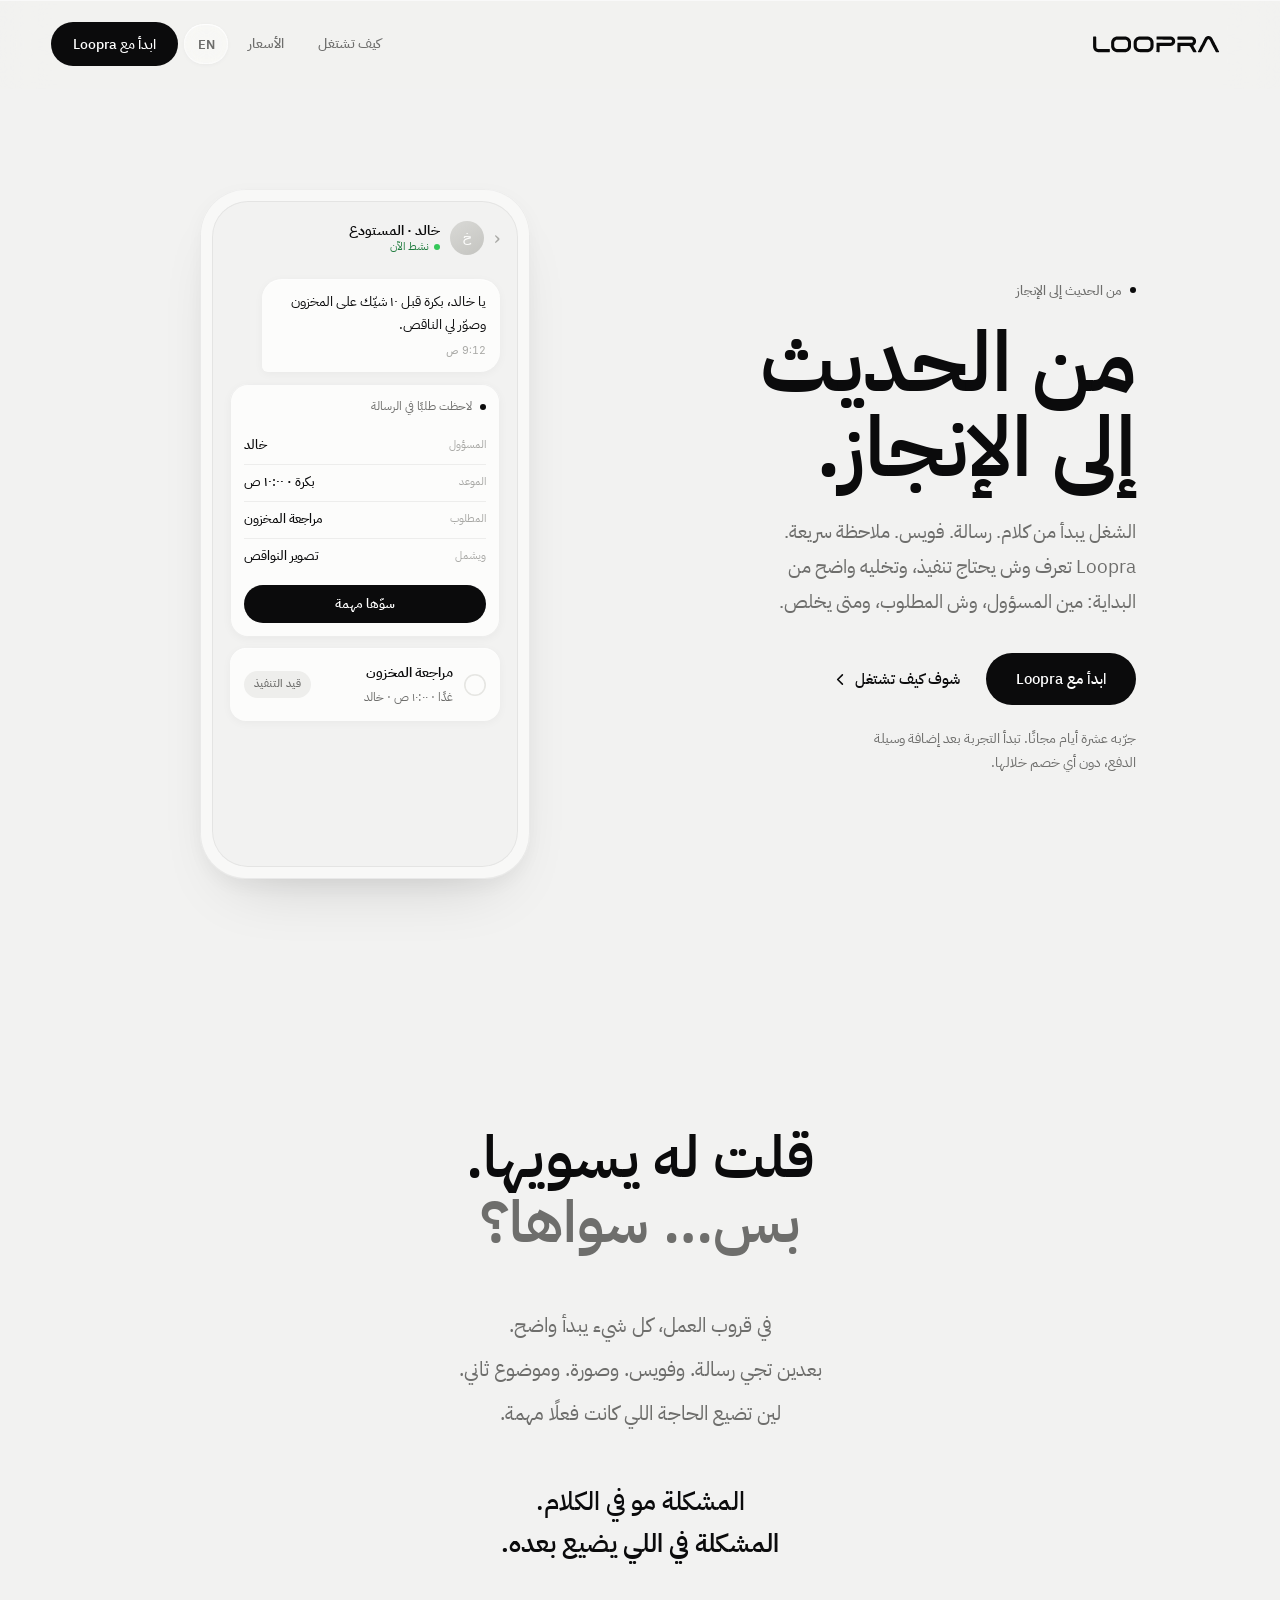
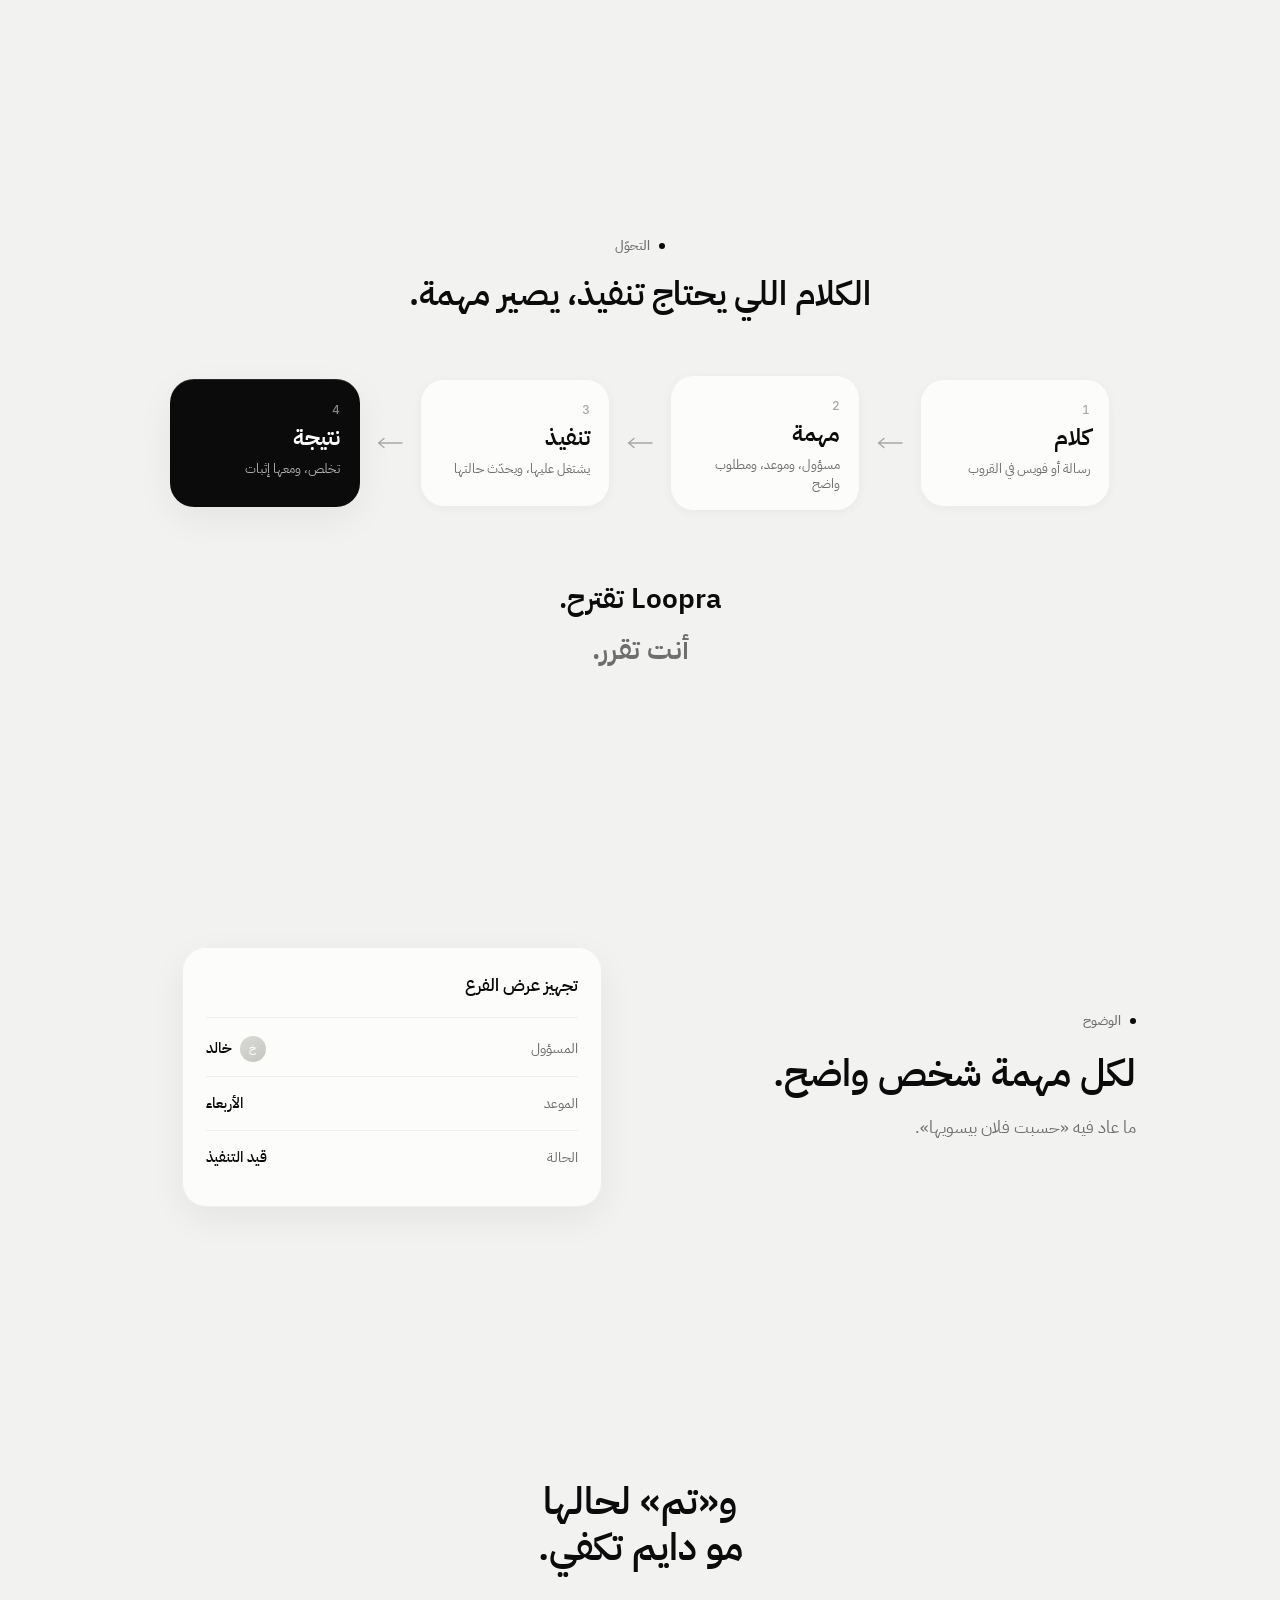
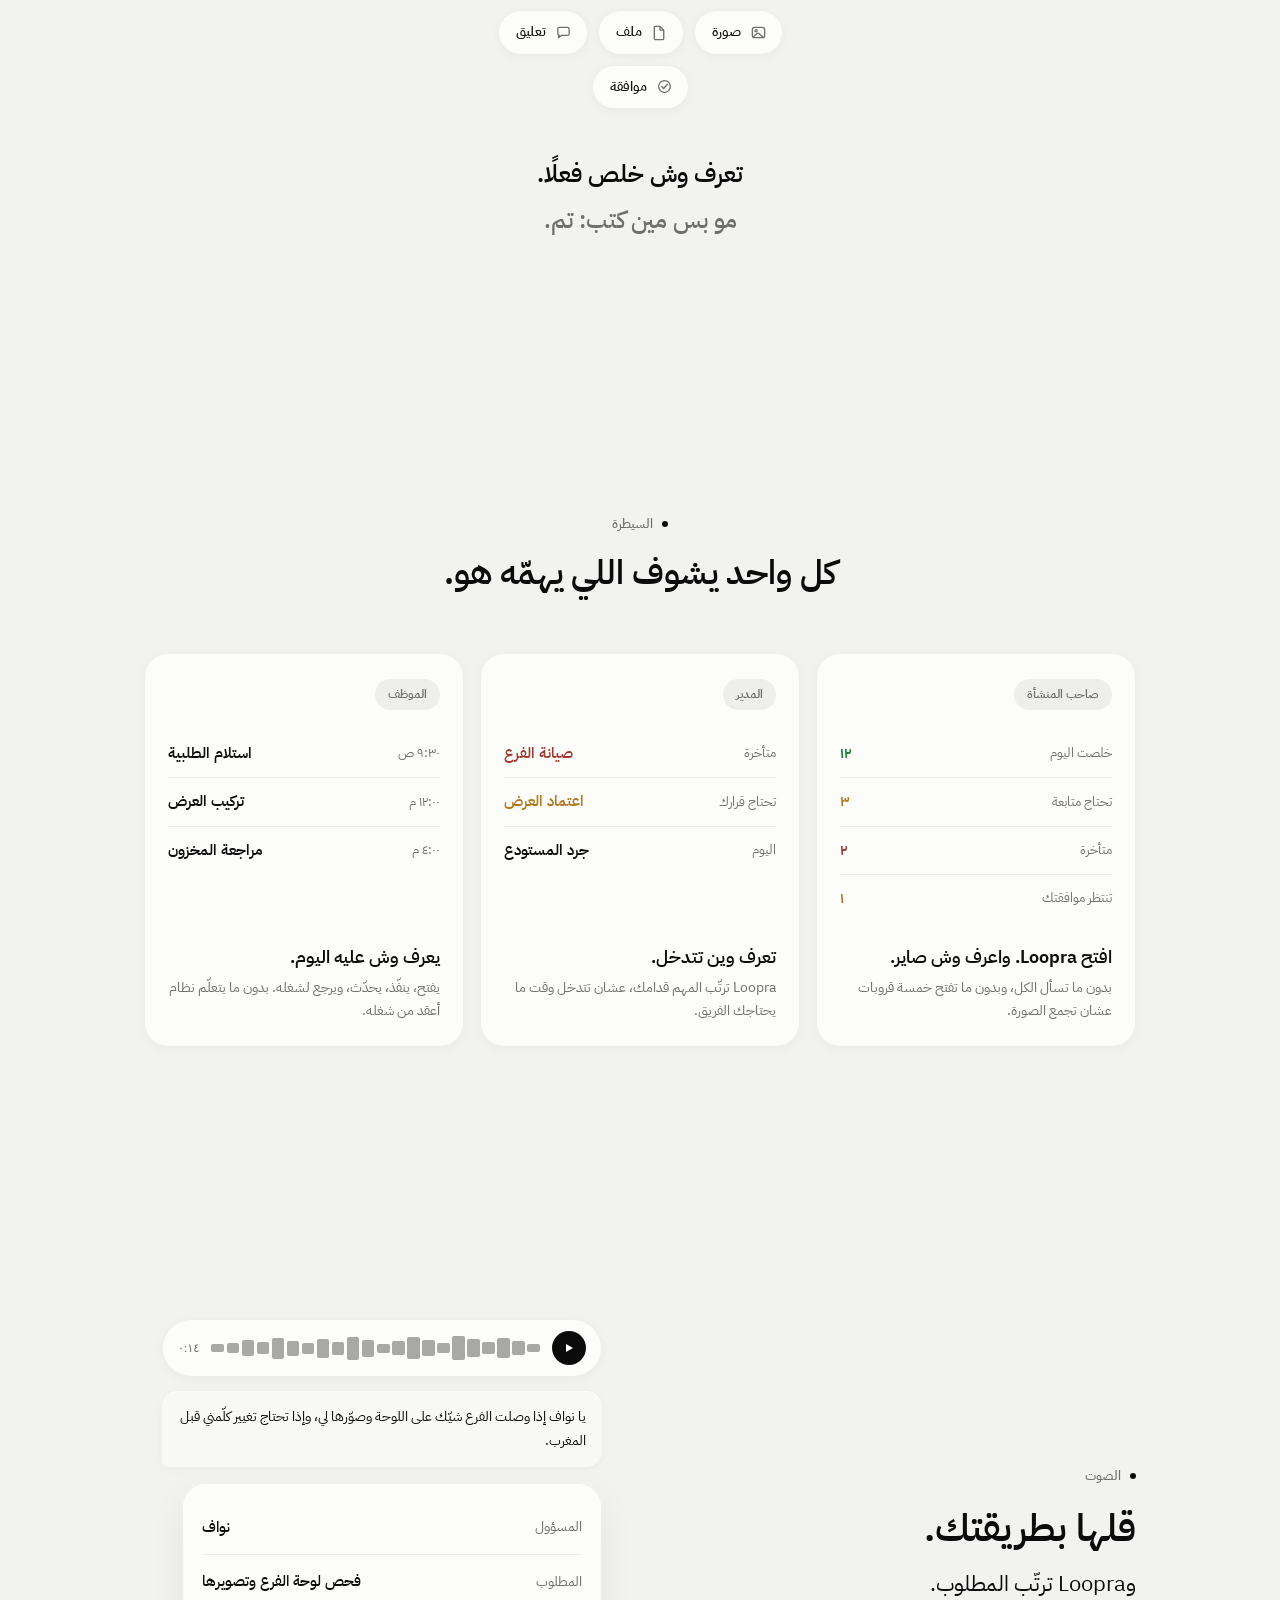
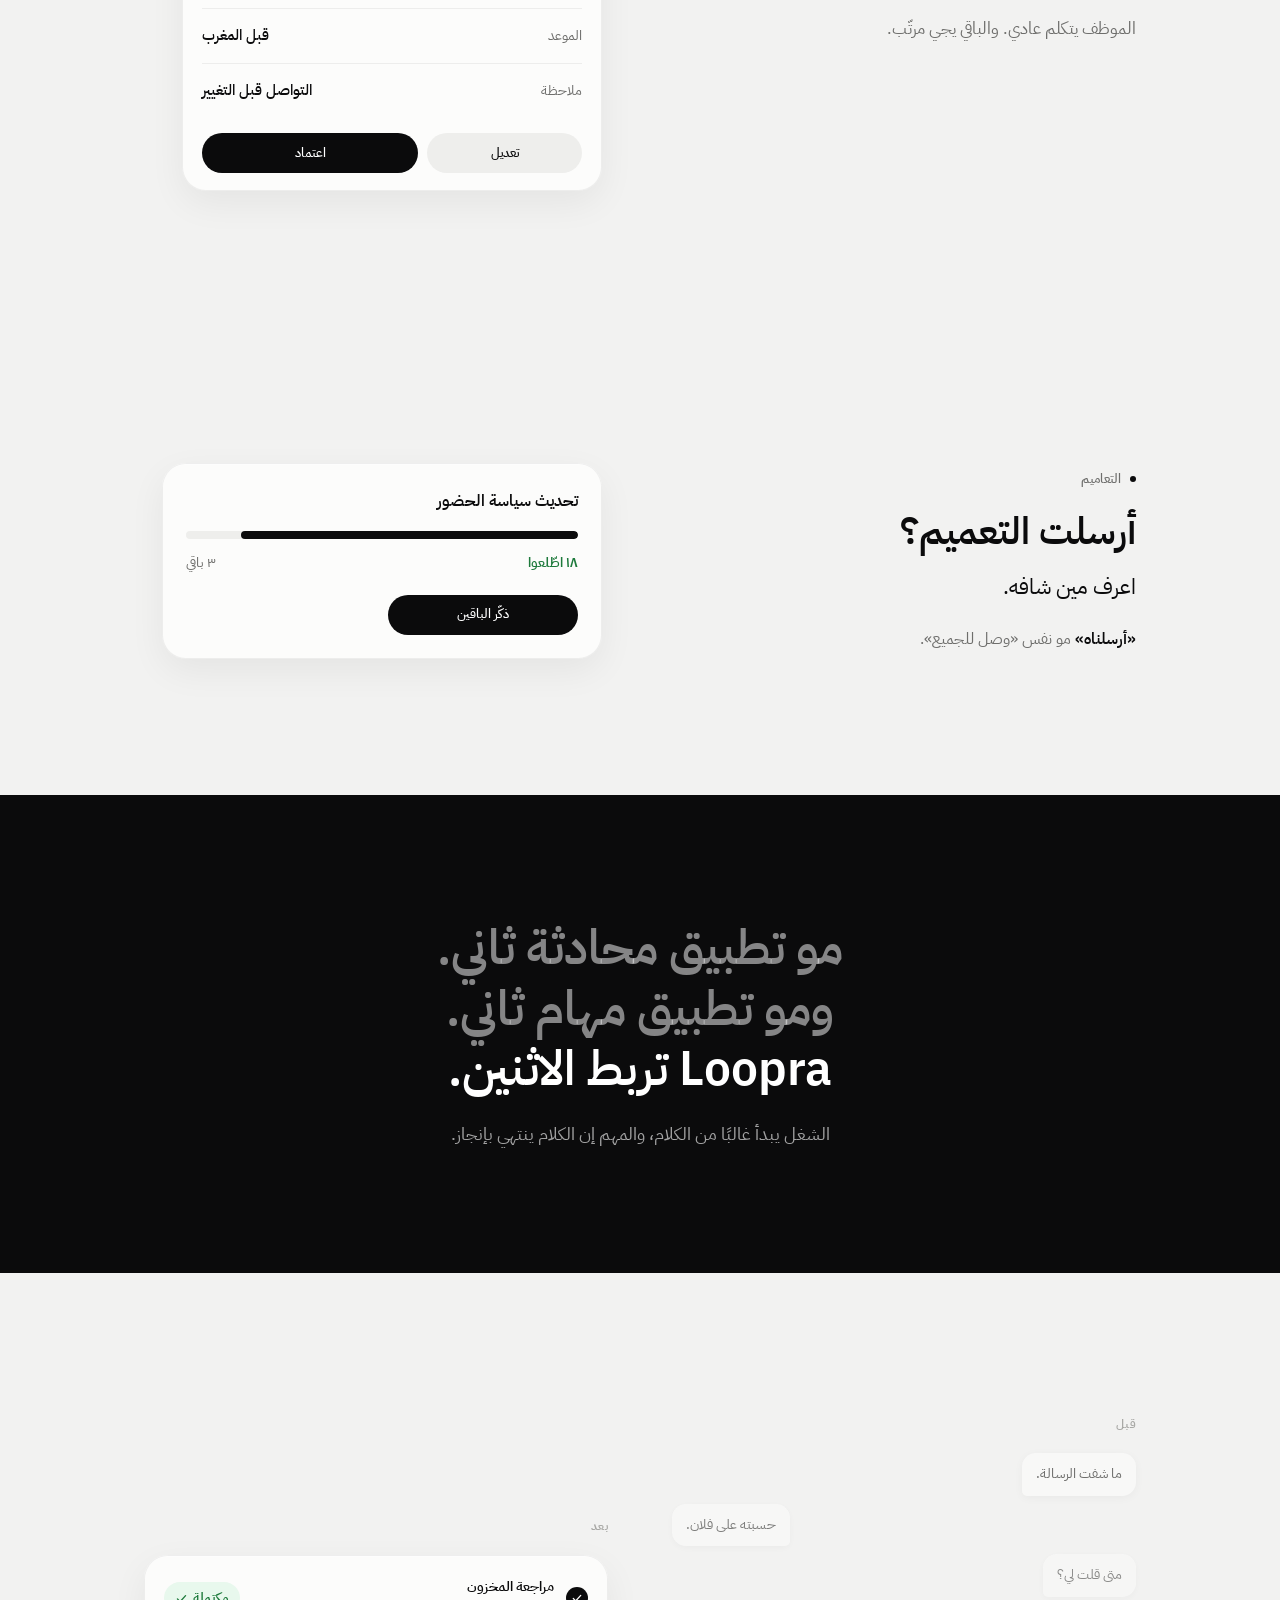
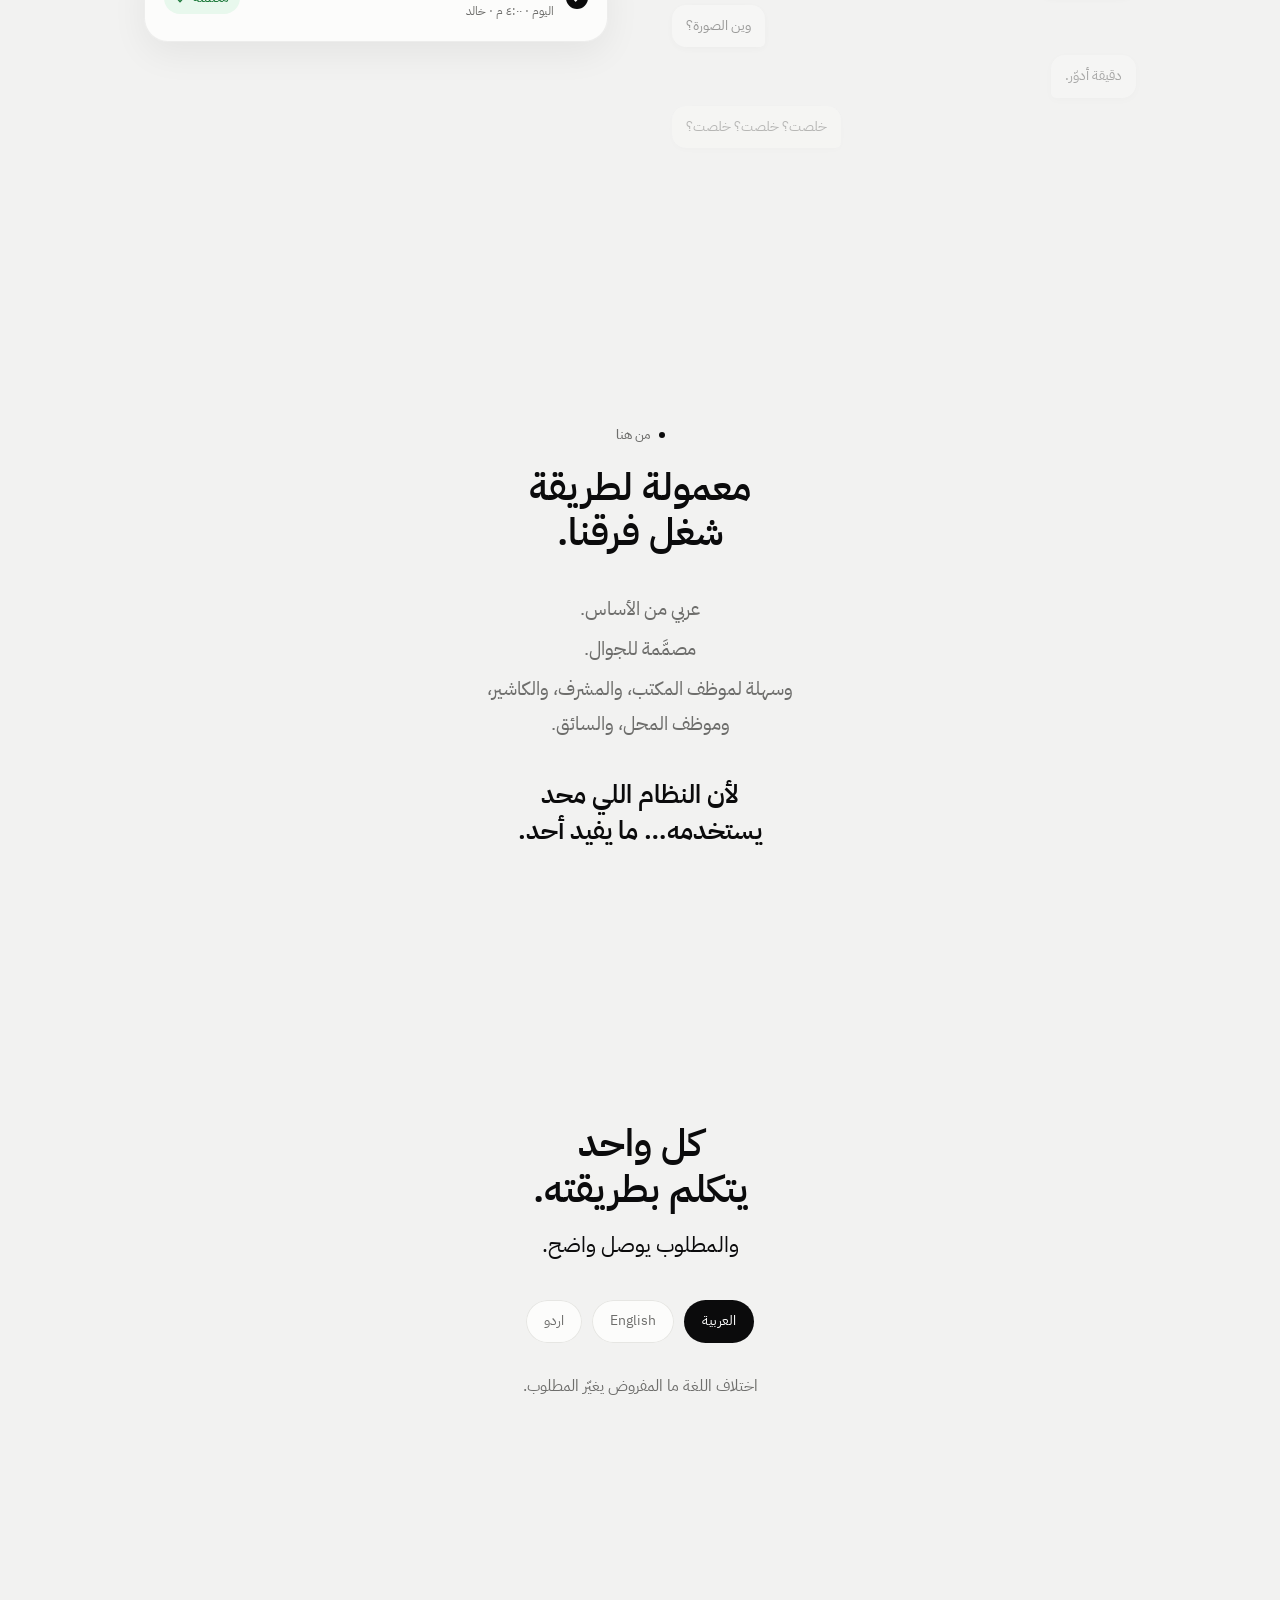
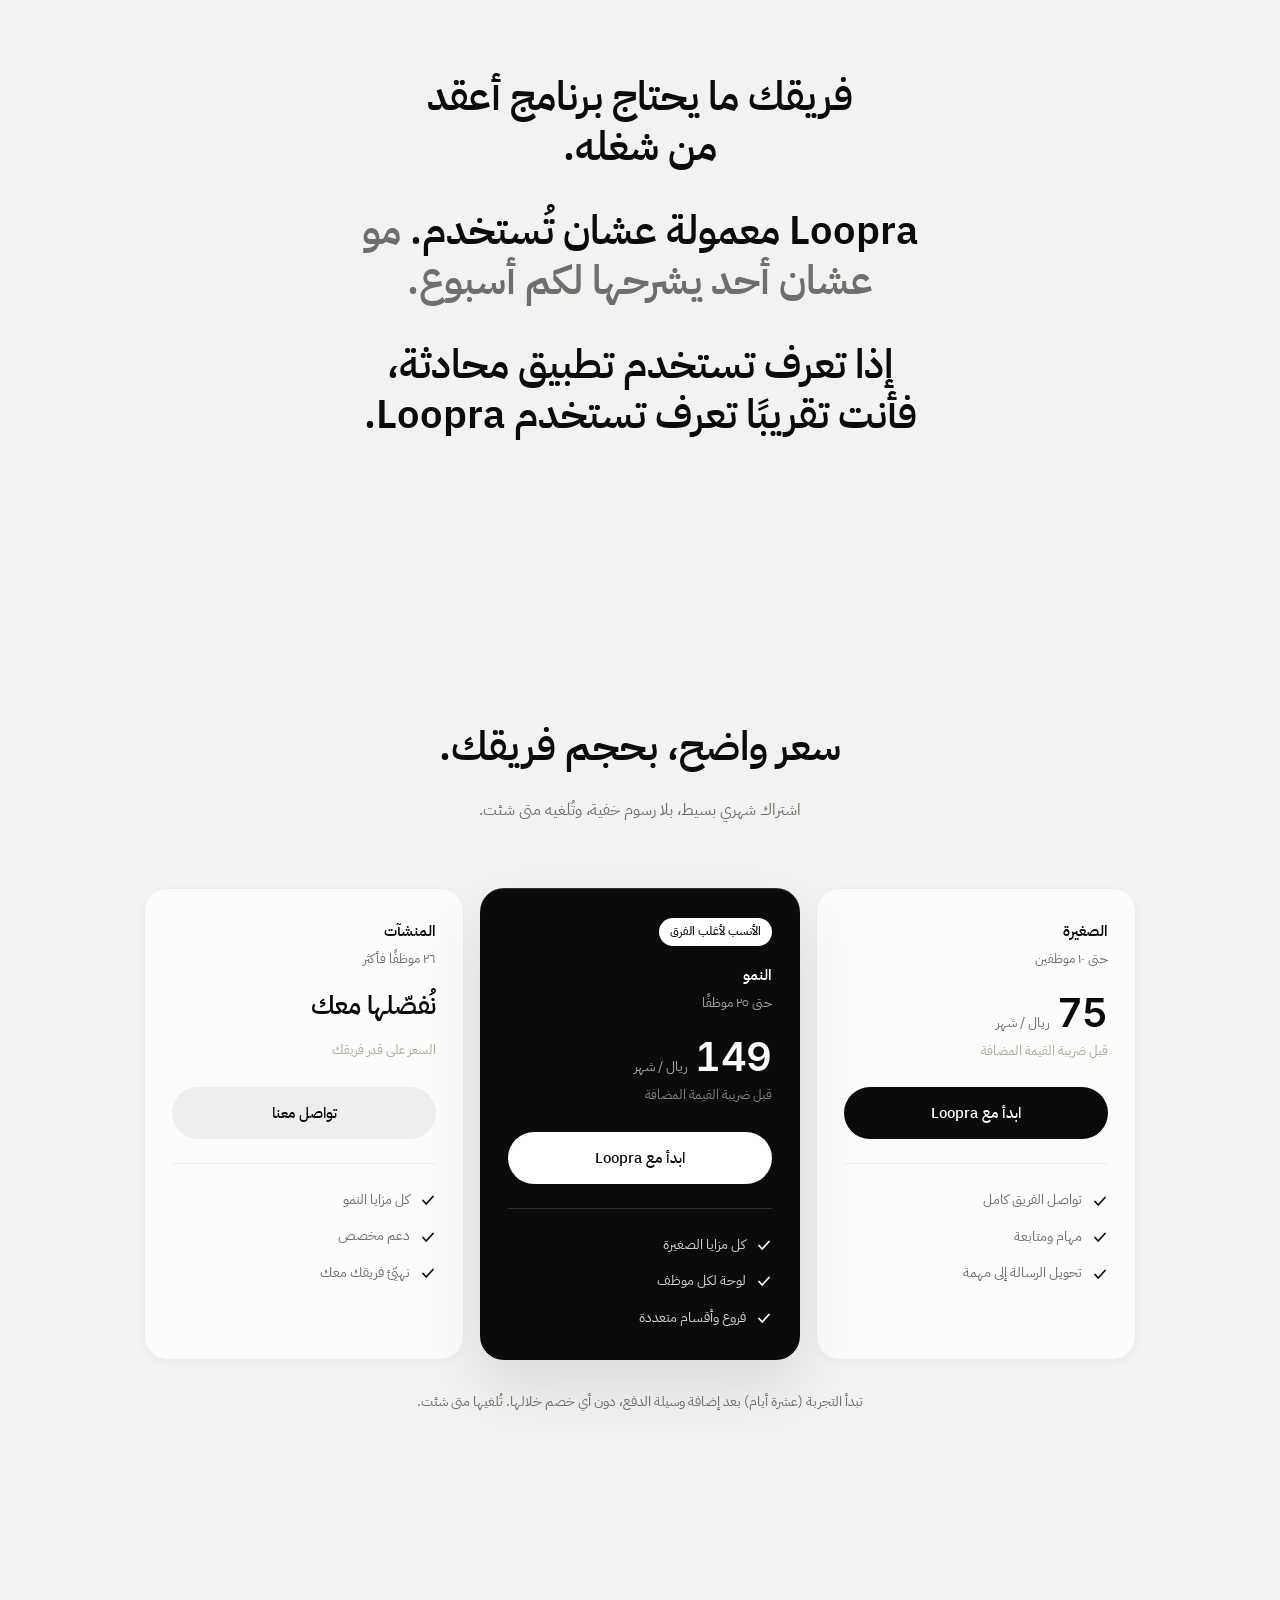
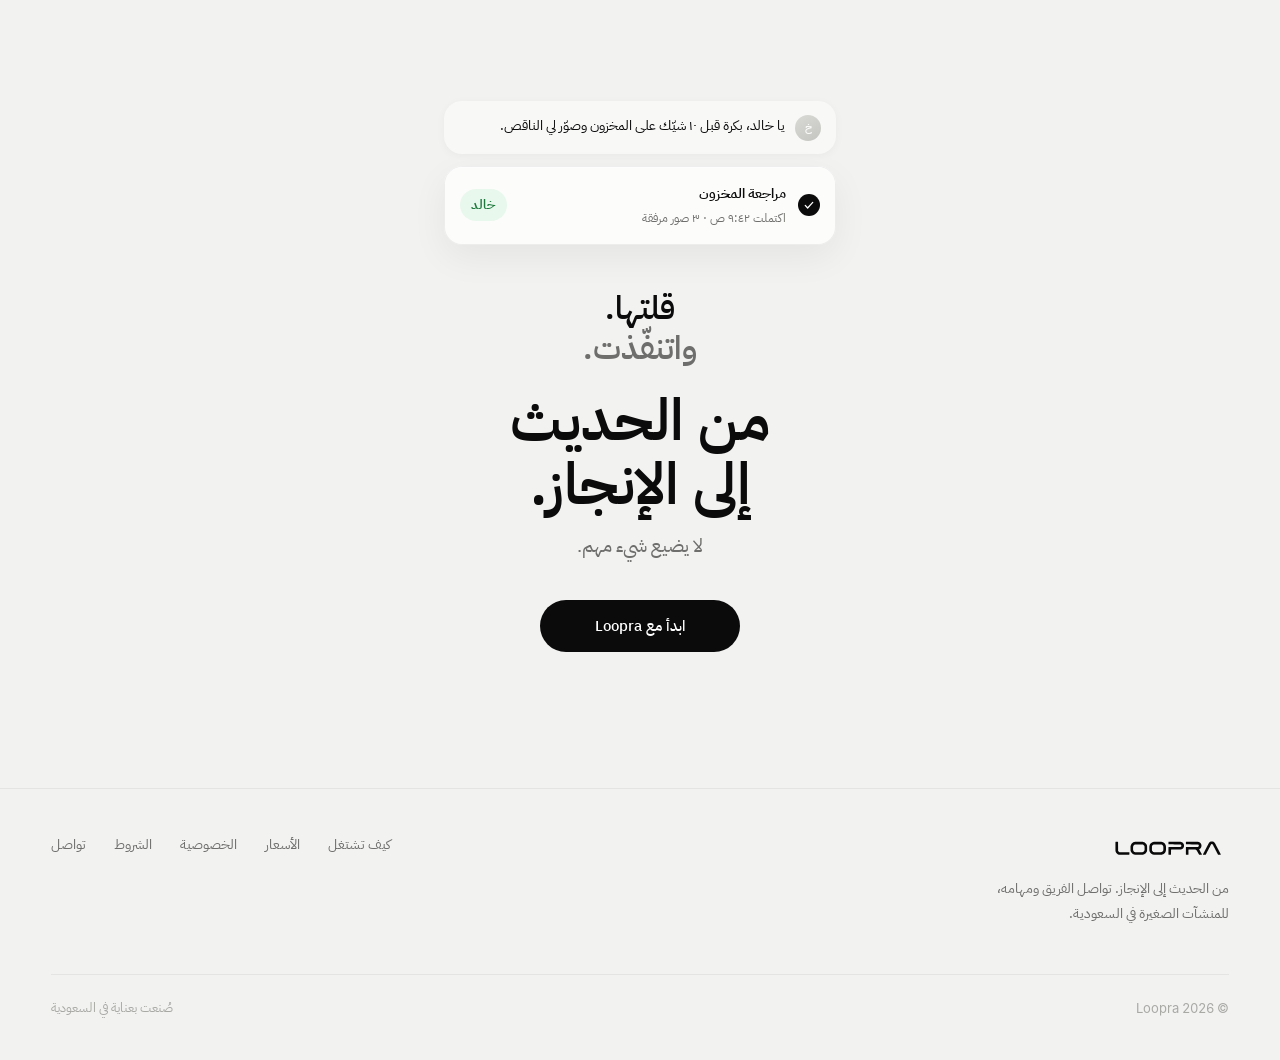
==== commit dc4c34f4: "deploy: purposeful life pass" ====
--- a/index.html
+++ b/index.html
@@ -1,2 +1,2 @@
-<!DOCTYPE html><!--pvSWBMEZDMIS5mM4sKwUH--><html lang="ar" dir="rtl"><head><meta charSet="utf-8"/><meta name="viewport" content="width=device-width, initial-scale=1"/><link rel="preload" as="image" href="/logos/loopra-wordmark-black.svg"/><link rel="preload" as="image" href="/logos/loopra-symbol-tight.svg"/><link rel="stylesheet" href="/_next/static/css/c9bdab9c281f1b47.css" data-precedence="next"/><link rel="preload" as="script" fetchPriority="low" href="/_next/static/chunks/webpack-4a462cecab786e93.js"/><script src="/_next/static/chunks/4bd1b696-c023c6e3521b1417.js" async=""></script><script src="/_next/static/chunks/255-d999a7d6833d3983.js" async=""></script><script src="/_next/static/chunks/main-app-c94aacf630f479fa.js" async=""></script><script src="/_next/static/chunks/app/page-e2951878399bec08.js" async=""></script><link rel="preload" href="/fonts/IBMPlexSansArabic-SemiBold.ttf" as="font" type="font/ttf" crossorigin="anonymous"/><link rel="preload" href="/fonts/IBMPlexSansArabic-Regular.ttf" as="font" type="font/ttf" crossorigin="anonymous"/><meta name="theme-color" content="#F2F2F1"/><title>Loopra · من الحديث إلى الإنجاز</title><meta name="description" content="Loopra تربط تواصل فريقك بتنفيذه: الكلام اللي يحتاج تنفيذ يصير مهمة لها مسؤول وموعد. تطبيق التواصل والمهام للمنشآت الصغيرة في السعودية."/><meta name="application-name" content="Loopra"/><meta property="og:title" content="Loopra · من الحديث إلى الإنجاز"/><meta property="og:description" content="الكلام اللي يحتاج تنفيذ يصير مهمة لها مسؤول وموعد. تواصل ومهام للمنشآت الصغيرة في السعودية."/><meta property="og:url" content="https://loopra.dev/"/><meta property="og:site_name" content="Loopra"/><meta property="og:locale" content="ar_SA"/><meta property="og:image" content="https://loopra.dev/social/og.png"/><meta property="og:image:width" content="1200"/><meta property="og:image:height" content="630"/><meta property="og:image:alt" content="Loopra"/><meta property="og:type" content="website"/><meta name="twitter:card" content="summary_large_image"/><meta name="twitter:title" content="Loopra · من الحديث إلى الإنجاز"/><meta name="twitter:description" content="الكلام اللي يحتاج تنفيذ يصير مهمة لها مسؤول وموعد. تواصل ومهام للمنشآت الصغيرة في السعودية."/><meta name="twitter:image" content="https://loopra.dev/social/og.png"/><link rel="icon" href="/favicon-32.png" sizes="32x32" type="image/png"/><link rel="icon" href="/favicon-512.png" sizes="512x512" type="image/png"/><link rel="apple-touch-icon" href="/apple-touch-icon.png"/><script src="/_next/static/chunks/polyfills-42372ed130431b0a.js" noModule=""></script></head><body><div hidden=""><!--$--><!--/$--></div><div class="page-shell"><header class="site-header" data-scrolled="false"><div class="wrap"><a href="#top" class="brand-mark" aria-label="Loopra"><img class="brand-wordmark" src="/logos/loopra-wordmark-black.svg" alt="Loopra"/><img class="brand-symbol" src="/logos/loopra-symbol-tight.svg" alt="" aria-hidden="true"/></a><nav class="header-nav"><a class="nav-link" href="#how">كيف تشتغل</a><a class="nav-link" href="#pricing">الأسعار</a><button class="lang-toggle" aria-label="Switch to English">EN</button><button class="btn btn-primary header-cta">ابدأ مع Loopra</button></nav></div></header><main id="top"><section class="section hero"><div class="wrap hero-grid"><div class="hero-copy"><p class="eyebrow load-up">من الحديث إلى الإنجاز</p><h1 class="hero-h1 load-up d1" style="white-space:pre-line">من الحديث
-إلى الإنجاز.</h1><p class="hero-sub load-up d2">الشغل يبدأ من كلام. رسالة. فويس. ملاحظة سريعة. Loopra تعرف وش يحتاج تنفيذ، وتخليه واضح من البداية: مين المسؤول، وش المطلوب، ومتى يخلص.</p><div class="hero-actions load-up d3"><button class="btn btn-primary">ابدأ مع Loopra</button><a class="btn-ghost" href="#how">شوف كيف تشتغل<!-- --> <svg class="arw" width="15" height="15" viewBox="0 0 16 16" fill="none" aria-hidden="true"><path d="M10 3 5 8l5 5" stroke="currentColor" stroke-width="1.7" stroke-linecap="round" stroke-linejoin="round"></path></svg></a></div><p class="hero-note load-up d3">جرّبه عشرة أيام مجانًا. تبدأ التجربة بعد إضافة وسيلة الدفع، دون أي خصم خلالها.</p></div><div class="stage load-up d2" aria-hidden="true"><div class="phone"><div class="phone-screen"><div class="ps-top"><span class="ps-back">‹</span><span class="avatar">خ</span><span class="ps-id"><span class="ps-name">خالد · المستودع</span><span class="ps-status"><span class="dot"></span> <!-- -->نشط الآن</span></span></div><div class="ps-body"><div class="bubble ps-anim-1">يا خالد، بكرة قبل ١٠ شيّك على المخزون وصوّر لي الناقص.<span class="bubble-time en">9:12 ص</span></div><div class="detect-card ps-anim-3"><div class="detect-head"><span class="detect-dot"></span> <!-- -->لاحظت طلبًا في الرسالة</div><div class="detect-fields"><div class="detect-field"><span class="df-label">المسؤول</span><span class="df-value">خالد</span></div><div class="detect-field"><span class="df-label">الموعد</span><span class="df-value">بكرة · ١٠:٠٠ ص</span></div><div class="detect-field"><span class="df-label">المطلوب</span><span class="df-value">مراجعة المخزون</span></div><div class="detect-field"><span class="df-label">ويشمل</span><span class="df-value">تصوير النواقص</span></div></div><span class="convert-btn">تحويل إلى مهمة</span></div><div class="scene-task ps-anim-4"><span class="task-check"></span><span class="task-main"><span class="task-title">مراجعة المخزون</span><span class="task-meta">غدًا · ١٠:٠٠ ص<!-- --> · <!-- -->خالد</span></span><span class="status-pill">قيد التنفيذ</span></div></div></div></div></div></div></section><section class="section problem"><div class="wrap"><div class="problem-inner reveal"><p class="problem-hook">قلت له يسويها.</p><p class="problem-hook problem-hook-2">بس… سواها؟</p><div class="problem-lines"><p>في قروب العمل، كل شيء يبدأ واضح.</p><p>بعدين تجي رسالة. وفويس. وصورة. وموضوع ثاني.</p><p>لين تضيع الحاجة اللي كانت فعلًا مهمة.</p></div><p class="problem-punch">المشكلة مو في الكلام.</p><p class="problem-punch strong">المشكلة في اللي يضيع بعده.</p></div></div></section><section class="section transform" id="how"><div class="wrap"><p class="eyebrow center reveal">التحوّل</p><h2 class="section-title center reveal">الكلام اللي يحتاج تنفيذ، يصير مهمة.</h2><div class="flow reveal"><div class="flow-item"><div class="flow-step s0"><span class="flow-n en">1</span><span class="flow-label">كلام</span><span class="flow-note">رسالة أو فويس في القروب</span></div><svg class="flow-arrow" viewBox="0 0 28 12" fill="none" aria-hidden="true"><path d="M2 6h23M20 1.5 25.5 6 20 10.5" stroke="currentColor" stroke-width="1.4" stroke-linecap="round" stroke-linejoin="round"></path></svg></div><div class="flow-item"><div class="flow-step s1"><span class="flow-n en">2</span><span class="flow-label">مهمة</span><span class="flow-note">مسؤول، وموعد، ومطلوب واضح</span></div><svg class="flow-arrow" viewBox="0 0 28 12" fill="none" aria-hidden="true"><path d="M2 6h23M20 1.5 25.5 6 20 10.5" stroke="currentColor" stroke-width="1.4" stroke-linecap="round" stroke-linejoin="round"></path></svg></div><div class="flow-item"><div class="flow-step s2"><span class="flow-n en">3</span><span class="flow-label">تنفيذ</span><span class="flow-note">يشتغل عليها، ويحدّث حالتها</span></div><svg class="flow-arrow" viewBox="0 0 28 12" fill="none" aria-hidden="true"><path d="M2 6h23M20 1.5 25.5 6 20 10.5" stroke="currentColor" stroke-width="1.4" stroke-linecap="round" stroke-linejoin="round"></path></svg></div><div class="flow-item"><div class="flow-step s3"><span class="flow-n en">4</span><span class="flow-label">نتيجة</span><span class="flow-note">تخلص، ومعها إثبات</span></div></div></div><p class="trust reveal"><span class="trust-a">Loopra تقترح.</span><span class="trust-b">أنت تقرر.</span></p></div></section><section class="section acc"><div class="wrap acc-grid"><div class="acc-copy reveal"><p class="eyebrow">الوضوح</p><h2 class="feature-h">لكل مهمة شخص واضح.</h2><p class="feature-p">ما عاد فيه «حسبت فلان بيسويها».</p></div><div class="acc-visual reveal"><div class="field-card"><div class="field-card-title">تجهيز عرض الفرع</div><div class="field-rows"><div class="field-row"><span class="fr-label">المسؤول</span><span class="fr-value"><span class="avatar sm">خ</span>خالد</span></div><div class="field-row"><span class="fr-label">الموعد</span><span class="fr-value">الأربعاء</span></div><div class="field-row"><span class="fr-label">الحالة</span><span class="fr-value">قيد التنفيذ</span></div></div></div></div></div></section><section class="section completion"><div class="wrap completion-inner reveal"><h2 class="feature-h center">و«تم» لحالها مو دايم تكفي.</h2><div class="proof-chips"><span class="proof-chip"><span class="proof-ico" aria-hidden="true"><svg width="18" height="18" viewBox="0 0 18 18" fill="none" aria-hidden="true"><rect x="2.5" y="3.5" width="13" height="11" rx="2.4" stroke="currentColor" stroke-width="1.4"></rect><circle cx="6.4" cy="7.2" r="1.15" stroke="currentColor" stroke-width="1.3"></circle><path d="M4 13.2l3.4-3.1a1.5 1.5 0 0 1 2 0l4.1 3.6" stroke="currentColor" stroke-width="1.4" stroke-linecap="round" stroke-linejoin="round"></path></svg></span> <!-- -->صورة</span><span class="proof-chip"><span class="proof-ico" aria-hidden="true"><svg width="18" height="18" viewBox="0 0 18 18" fill="none" aria-hidden="true"><path d="M4.5 2.5h5l4 4v9a1 1 0 0 1-1 1h-8a1 1 0 0 1-1-1v-12a1 1 0 0 1 1-1Z" stroke="currentColor" stroke-width="1.4" stroke-linejoin="round"></path><path d="M9.5 2.6V6a.5.5 0 0 0 .5.5h3.4" stroke="currentColor" stroke-width="1.4" stroke-linejoin="round"></path></svg></span> <!-- -->ملف</span><span class="proof-chip"><span class="proof-ico" aria-hidden="true"><svg width="18" height="18" viewBox="0 0 18 18" fill="none" aria-hidden="true"><path d="M3 5.2A1.7 1.7 0 0 1 4.7 3.5h8.6A1.7 1.7 0 0 1 15 5.2v5A1.7 1.7 0 0 1 13.3 12H7l-3.2 2.5V12H4.7A1.7 1.7 0 0 1 3 10.2v-5Z" stroke="currentColor" stroke-width="1.4" stroke-linejoin="round"></path></svg></span> <!-- -->تعليق</span><span class="proof-chip"><span class="proof-ico" aria-hidden="true"><svg width="18" height="18" viewBox="0 0 18 18" fill="none" aria-hidden="true"><circle cx="9" cy="9" r="6.2" stroke="currentColor" stroke-width="1.4"></circle><path d="M6.2 9.2 8 11l3.9-4" stroke="currentColor" stroke-width="1.5" stroke-linecap="round" stroke-linejoin="round"></path></svg></span> <!-- -->موافقة</span></div><p class="completion-close"><span>تعرف وش خلص فعلًا.</span><span class="muted-strike">مو بس مين كتب: تم.</span></p></div></section><section class="section control"><div class="wrap"><p class="eyebrow center reveal">السيطرة</p><h2 class="section-title center reveal">كل واحد يشوف اللي يهمّه هو.</h2><div class="roles"><article class="role-panel reveal"><div class="role-tag">صاحب المنشأة</div><div class="role-rows"><div class="role-row t-ok"><span class="rr-label">خلصت اليوم</span><span class="rr-value">١٢</span></div><div class="role-row t-wait"><span class="rr-label">تحتاج متابعة</span><span class="rr-value">٣</span></div><div class="role-row t-late"><span class="rr-label">متأخرة</span><span class="rr-value">٢</span></div><div class="role-row t-wait"><span class="rr-label">تنتظر موافقتك</span><span class="rr-value">١</span></div></div><p class="role-headline">افتح Loopra. واعرف وش صاير.</p><p class="role-note">بدون ما تسأل الكل، وبدون ما تفتح خمسة قروبات عشان تجمع الصورة.</p></article><article class="role-panel reveal"><div class="role-tag">المدير</div><div class="role-rows"><div class="role-row t-late"><span class="rr-label">متأخرة</span><span class="rr-value">صيانة الفرع</span></div><div class="role-row t-wait"><span class="rr-label">تحتاج قرارك</span><span class="rr-value">اعتماد العرض</span></div><div class="role-row t-time"><span class="rr-label">اليوم</span><span class="rr-value">جرد المستودع</span></div></div><p class="role-headline">تعرف وين تتدخل.</p><p class="role-note">Loopra ترتّب المهم قدامك، عشان تتدخل وقت ما يحتاجك الفريق.</p></article><article class="role-panel reveal"><div class="role-tag">الموظف</div><div class="role-rows"><div class="role-row t-time"><span class="rr-label">٩:٣٠ ص</span><span class="rr-value">استلام الطلبية</span></div><div class="role-row t-time"><span class="rr-label">١٢:٠٠ م</span><span class="rr-value">تركيب العرض</span></div><div class="role-row t-time"><span class="rr-label">٤:٠٠ م</span><span class="rr-value">مراجعة المخزون</span></div></div><p class="role-headline">يعرف وش عليه اليوم.</p><p class="role-note">يفتح، ينفّذ، يحدّث، ويرجع لشغله. بدون ما يتعلّم نظام أعقد من شغله.</p></article></div></div></section><section class="section voice"><div class="wrap voice-grid"><div class="voice-copy reveal"><p class="eyebrow">الصوت</p><h2 class="feature-h">قلها بطريقتك.</h2><p class="feature-p big">وLoopra ترتّب المطلوب.</p><p class="feature-p">الموظف يتكلم عادي. والباقي يجي مرتّب.</p></div><div class="voice-visual reveal"><div class="voice-note"><span class="voice-play" aria-hidden="true"><svg width="14" height="14" viewBox="0 0 14 14" fill="none"><path d="M4 3l7 4-7 4V3Z" fill="currentColor"></path></svg></span><span class="wave" aria-hidden="true"><span style="height:8px;animation-delay:0s"></span><span style="height:14px;animation-delay:0.07s"></span><span style="height:20px;animation-delay:0.14s"></span><span style="height:12px;animation-delay:0.21000000000000002s"></span><span style="height:18px;animation-delay:0.28s"></span><span style="height:24px;animation-delay:0.35000000000000003s"></span><span style="height:10px;animation-delay:0.42000000000000004s"></span><span style="height:16px;animation-delay:0.49000000000000005s"></span><span style="height:22px;animation-delay:0.56s"></span><span style="height:14px;animation-delay:0.6300000000000001s"></span><span style="height:9px;animation-delay:0s"></span><span style="height:17px;animation-delay:0.07s"></span><span style="height:23px;animation-delay:0.14s"></span><span style="height:13px;animation-delay:0.21000000000000002s"></span><span style="height:19px;animation-delay:0.28s"></span><span style="height:11px;animation-delay:0.35000000000000003s"></span><span style="height:15px;animation-delay:0.42000000000000004s"></span><span style="height:21px;animation-delay:0.49000000000000005s"></span><span style="height:12px;animation-delay:0.56s"></span><span style="height:16px;animation-delay:0.6300000000000001s"></span><span style="height:10px;animation-delay:0s"></span><span style="height:8px;animation-delay:0.07s"></span></span><span class="voice-time en">٠:١٤</span></div><p class="voice-transcript">يا نواف إذا وصلت الفرع شيّك على اللوحة وصوّرها لي، وإذا تحتاج تغيير كلّمني قبل المغرب.</p><div class="field-card tight"><div class="field-rows"><div class="field-row"><span class="fr-label">المسؤول</span><span class="fr-value">نواف</span></div><div class="field-row"><span class="fr-label">المطلوب</span><span class="fr-value">فحص لوحة الفرع وتصويرها</span></div><div class="field-row"><span class="fr-label">الموعد</span><span class="fr-value">قبل المغرب</span></div><div class="field-row"><span class="fr-label">ملاحظة</span><span class="fr-value">التواصل قبل التغيير</span></div></div><div class="voice-actions"><span class="mini-btn mini-secondary">تعديل</span><span class="mini-btn mini-primary">اعتماد</span></div></div></div></div></section><section class="section announce"><div class="wrap announce-grid"><div class="announce-copy reveal"><p class="eyebrow">التعاميم</p><h2 class="feature-h">أرسلت التعميم؟</h2><p class="feature-p big">اعرف مين شافه.</p><p class="announce-close"><span class="an-strong">«أرسلناه»</span> <!-- -->مو نفس «وصل للجميع».</p></div><div class="announce-visual reveal"><div class="announce-card"><div class="ann-title">تحديث سياسة الحضور</div><div class="ann-meter" aria-hidden="true"><span style="width:86%"></span></div><div class="ann-stats"><span class="ann-seen">١٨ اطّلعوا</span><span class="ann-left">٣ باقي</span></div><span class="mini-btn mini-primary ann-btn">ذكّر الباقين</span></div></div></div></section><section class="band"><div class="wrap reveal"><p class="band-line"><span>مو تطبيق محادثة ثاني.</span><span>ومو تطبيق مهام ثاني.</span><span class="band-emph">Loopra تربط الاثنين.</span></p><p class="band-sub">الشغل يبدأ غالبًا من الكلام، والمهم إن الكلام ينتهي بإنجاز.</p></div></section><section class="section ba"><div class="wrap ba-grid"><div class="ba-before reveal"><span class="ba-label">قبل</span><div class="ba-noise"><span class="ba-msg" style="--i:0">ما شفت الرسالة.</span><span class="ba-msg" style="--i:1">حسبته على فلان.</span><span class="ba-msg" style="--i:2">متى قلت لي؟</span><span class="ba-msg" style="--i:3">وين الصورة؟</span><span class="ba-msg" style="--i:4">دقيقة أدوّر.</span><span class="ba-msg" style="--i:5">خلصت؟ خلصت؟ خلصت؟</span></div></div><div class="ba-after reveal"><span class="ba-label">بعد</span><div class="ba-task"><span class="task-check done"><svg width="16" height="16" viewBox="0 0 16 16" fill="none" aria-hidden="true"><path d="M3 8.5 6.2 12 13 4.5" stroke="currentColor" stroke-width="1.7" stroke-linecap="round" stroke-linejoin="round"></path></svg></span><span class="task-main"><span class="task-title">مراجعة المخزون</span><span class="task-meta">اليوم · ٤:٠٠ م<!-- --> · <!-- -->خالد</span></span><span class="ba-done">مكتملة<!-- --> <svg width="16" height="16" viewBox="0 0 16 16" fill="none" aria-hidden="true"><path d="M3 8.5 6.2 12 13 4.5" stroke="currentColor" stroke-width="1.7" stroke-linecap="round" stroke-linejoin="round"></path></svg></span></div></div></div></section><section class="section saudi"><div class="wrap saudi-inner reveal"><p class="eyebrow">من هنا</p><h2 class="feature-h">معمولة لطريقة شغل فرقنا.</h2><div class="saudi-lines"><p>عربي من الأساس.</p><p>مصمَّمة للجوال.</p><p>وسهلة لموظف المكتب، والمشرف، والكاشير، وموظف المحل، والسائق.</p></div><p class="saudi-close">لأن النظام اللي محد يستخدمه… ما يفيد أحد.</p></div></section><section class="section langs"><div class="wrap langs-inner reveal"><h2 class="feature-h center">كل واحد يتكلم بطريقته.</h2><p class="feature-p center big">والمطلوب يوصل واضح.</p><div class="lang-chips"><span class="lang-chip on">العربية</span><span class="lang-chip">English</span><span class="lang-chip">اردو</span></div><p class="langs-close">اختلاف اللغة ما المفروض يغيّر المطلوب.</p></div></section><section class="section philosophy"><div class="wrap philosophy-inner reveal"><p class="phi-line phi-lead">فريقك ما يحتاج برنامج أعقد من شغله.</p><p class="phi-line phi-mid"><span>Loopra معمولة عشان تُستخدم.</span> <span class="phi-dim">مو عشان أحد يشرحها لكم أسبوع.</span></p><p class="phi-line phi-close">إذا تعرف تستخدم تطبيق محادثة، فأنت تقريبًا تعرف تستخدم Loopra.</p></div></section><section class="section pricing-sec" id="pricing"><div class="wrap"><div class="pricing-head reveal"><h2>سعر واضح، بحجم فريقك.</h2><p>اشتراك شهري بسيط، بلا رسوم خفية، وتُلغيه متى شئت.</p></div><div class="plans reveal"><div class="plan"><div class="plan-name">الصغيرة</div><div class="plan-for">حتى ١٠ موظفين</div><div class="plan-price"><span class="plan-amount en">75</span><span class="plan-unit">ريال / شهر</span></div><div class="plan-vat">قبل ضريبة القيمة المضافة</div><button class="btn btn-block plan-cta btn-primary">ابدأ مع Loopra</button><div class="plan-line"></div><ul class="plan-feats"><li><svg width="16" height="16" viewBox="0 0 16 16" fill="none" aria-hidden="true"><path d="M3 8.5 6.2 12 13 4.5" stroke="currentColor" stroke-width="1.7" stroke-linecap="round" stroke-linejoin="round"></path></svg> <!-- -->تواصل الفريق كامل</li><li><svg width="16" height="16" viewBox="0 0 16 16" fill="none" aria-hidden="true"><path d="M3 8.5 6.2 12 13 4.5" stroke="currentColor" stroke-width="1.7" stroke-linecap="round" stroke-linejoin="round"></path></svg> <!-- -->مهام ومتابعة</li><li><svg width="16" height="16" viewBox="0 0 16 16" fill="none" aria-hidden="true"><path d="M3 8.5 6.2 12 13 4.5" stroke="currentColor" stroke-width="1.7" stroke-linecap="round" stroke-linejoin="round"></path></svg> <!-- -->تحويل الرسالة إلى مهمة</li></ul></div><div class="plan featured"><span class="plan-badge">الأنسب لأغلب الفرق</span><div class="plan-name">النمو</div><div class="plan-for">حتى ٢٥ موظفًا</div><div class="plan-price"><span class="plan-amount en">149</span><span class="plan-unit">ريال / شهر</span></div><div class="plan-vat">قبل ضريبة القيمة المضافة</div><button class="btn btn-block plan-cta btn-primary">ابدأ مع Loopra</button><div class="plan-line"></div><ul class="plan-feats"><li><svg width="16" height="16" viewBox="0 0 16 16" fill="none" aria-hidden="true"><path d="M3 8.5 6.2 12 13 4.5" stroke="currentColor" stroke-width="1.7" stroke-linecap="round" stroke-linejoin="round"></path></svg> <!-- -->كل مزايا الصغيرة</li><li><svg width="16" height="16" viewBox="0 0 16 16" fill="none" aria-hidden="true"><path d="M3 8.5 6.2 12 13 4.5" stroke="currentColor" stroke-width="1.7" stroke-linecap="round" stroke-linejoin="round"></path></svg> <!-- -->لوحة لكل موظف</li><li><svg width="16" height="16" viewBox="0 0 16 16" fill="none" aria-hidden="true"><path d="M3 8.5 6.2 12 13 4.5" stroke="currentColor" stroke-width="1.7" stroke-linecap="round" stroke-linejoin="round"></path></svg> <!-- -->فروع وأقسام متعددة</li></ul></div><div class="plan"><div class="plan-name">المنشآت</div><div class="plan-for">٢٦ موظفًا فأكثر</div><div class="plan-price"><span class="plan-amount plan-amount-sm">نُفصّلها معك</span></div><div class="plan-vat">السعر على قدر فريقك</div><button class="btn btn-block plan-cta btn-secondary">تواصل معنا</button><div class="plan-line"></div><ul class="plan-feats"><li><svg width="16" height="16" viewBox="0 0 16 16" fill="none" aria-hidden="true"><path d="M3 8.5 6.2 12 13 4.5" stroke="currentColor" stroke-width="1.7" stroke-linecap="round" stroke-linejoin="round"></path></svg> <!-- -->كل مزايا النمو</li><li><svg width="16" height="16" viewBox="0 0 16 16" fill="none" aria-hidden="true"><path d="M3 8.5 6.2 12 13 4.5" stroke="currentColor" stroke-width="1.7" stroke-linecap="round" stroke-linejoin="round"></path></svg> <!-- -->دعم مخصص</li><li><svg width="16" height="16" viewBox="0 0 16 16" fill="none" aria-hidden="true"><path d="M3 8.5 6.2 12 13 4.5" stroke="currentColor" stroke-width="1.7" stroke-linecap="round" stroke-linejoin="round"></path></svg> <!-- -->نهيّئ فريقك معك</li></ul></div></div><p class="trial-note reveal">تبدأ التجربة (عشرة أيام) بعد إضافة وسيلة الدفع، دون أي خصم خلالها. تُلغيها متى شئت.</p></div></section><section class="section final"><div class="wrap final-inner reveal"><div class="final-scene"><div class="final-msg"><span class="avatar sm">خ</span><span>يا خالد، بكرة قبل ١٠ شيّك على المخزون وصوّر لي الناقص.</span></div><div class="final-task"><span class="task-check done"><svg width="16" height="16" viewBox="0 0 16 16" fill="none" aria-hidden="true"><path d="M3 8.5 6.2 12 13 4.5" stroke="currentColor" stroke-width="1.7" stroke-linecap="round" stroke-linejoin="round"></path></svg></span><span class="task-main"><span class="task-title">مراجعة المخزون</span><span class="task-meta">اكتملت ٩:٤٢ ص<!-- --> · <!-- -->٣ صور مرفقة</span></span><span class="ba-done">خالد</span></div></div><p class="final-seal"><span>قلتها.</span><span class="final-seal-2">واتنفّذت.</span></p><h2 class="final-master">من الحديث إلى الإنجاز.</h2><p class="final-master-sub">لا يضيع شيء مهم.</p><button class="btn btn-primary final-cta">ابدأ مع Loopra</button></div></section><footer class="site-footer"><div class="wrap"><div class="footer-grid"><div><img class="footer-logo" src="/logos/loopra-wordmark-black.svg" alt="Loopra"/><p class="footer-tag">من الحديث إلى الإنجاز. تواصل الفريق ومهامه، للمنشآت الصغيرة في السعودية.</p></div><nav class="footer-links"><a href="#how">كيف تشتغل</a><a href="#pricing">الأسعار</a><a href="/privacy">الخصوصية</a><a href="/terms">الشروط</a><a href="mailto:founder@loopra.dev">تواصل</a></nav></div><div class="footer-bottom"><span class="en">© 2026 Loopra</span><span>صُنعت بعناية في السعودية</span></div></div></footer></main></div><!--$--><!--/$--><script src="/_next/static/chunks/webpack-4a462cecab786e93.js" id="_R_" async=""></script><script>(self.__next_f=self.__next_f||[]).push([0])</script><script>self.__next_f.push([1,"1:\"$Sreact.fragment\"\n2:I[9766,[],\"\"]\n3:I[8924,[],\"\"]\n4:I[1789,[\"974\",\"static/chunks/app/page-e2951878399bec08.js\"],\"LangProvider\"]\n5:I[7528,[\"974\",\"static/chunks/app/page-e2951878399bec08.js\"],\"RequestFormProvider\"]\n6:I[5463,[\"974\",\"static/chunks/app/page-e2951878399bec08.js\"],\"default\"]\n7:I[4431,[],\"OutletBoundary\"]\n9:I[5278,[],\"AsyncMetadataOutlet\"]\nb:I[4431,[],\"ViewportBoundary\"]\nd:I[4431,[],\"MetadataBoundary\"]\ne:\"$Sreact.suspense\"\n10:I[7150,[],\"\"]\n:HL[\"/_next/static/css/c9bdab9c281f1b47.css\",\"style\"]\n"])</script><script>self.__next_f.push([1,"0:{\"P\":null,\"b\":\"pvSWBMEZDMIS5mM4sKwUH\",\"p\":\"\",\"c\":[\"\",\"\"],\"i\":false,\"f\":[[[\"\",{\"children\":[\"__PAGE__\",{}]},\"$undefined\",\"$undefined\",true],[\"\",[\"$\",\"$1\",\"c\",{\"children\":[[[\"$\",\"link\",\"0\",{\"rel\":\"stylesheet\",\"href\":\"/_next/static/css/c9bdab9c281f1b47.css\",\"precedence\":\"next\",\"crossOrigin\":\"$undefined\",\"nonce\":\"$undefined\"}]],[\"$\",\"html\",null,{\"lang\":\"ar\",\"dir\":\"rtl\",\"children\":[[\"$\",\"head\",null,{\"children\":[[\"$\",\"link\",null,{\"rel\":\"preload\",\"href\":\"/fonts/IBMPlexSansArabic-SemiBold.ttf\",\"as\":\"font\",\"type\":\"font/ttf\",\"crossOrigin\":\"anonymous\"}],[\"$\",\"link\",null,{\"rel\":\"preload\",\"href\":\"/fonts/IBMPlexSansArabic-Regular.ttf\",\"as\":\"font\",\"type\":\"font/ttf\",\"crossOrigin\":\"anonymous\"}]]}],[\"$\",\"body\",null,{\"children\":[\"$\",\"$L2\",null,{\"parallelRouterKey\":\"children\",\"error\":\"$undefined\",\"errorStyles\":\"$undefined\",\"errorScripts\":\"$undefined\",\"template\":[\"$\",\"$L3\",null,{}],\"templateStyles\":\"$undefined\",\"templateScripts\":\"$undefined\",\"notFound\":[[[\"$\",\"title\",null,{\"children\":\"404: This page could not be found.\"}],[\"$\",\"div\",null,{\"style\":{\"fontFamily\":\"system-ui,\\\"Segoe UI\\\",Roboto,Helvetica,Arial,sans-serif,\\\"Apple Color Emoji\\\",\\\"Segoe UI Emoji\\\"\",\"height\":\"100vh\",\"textAlign\":\"center\",\"display\":\"flex\",\"flexDirection\":\"column\",\"alignItems\":\"center\",\"justifyContent\":\"center\"},\"children\":[\"$\",\"div\",null,{\"children\":[[\"$\",\"style\",null,{\"dangerouslySetInnerHTML\":{\"__html\":\"body{color:#000;background:#fff;margin:0}.next-error-h1{border-right:1px solid rgba(0,0,0,.3)}@media (prefers-color-scheme:dark){body{color:#fff;background:#000}.next-error-h1{border-right:1px solid rgba(255,255,255,.3)}}\"}}],[\"$\",\"h1\",null,{\"className\":\"next-error-h1\",\"style\":{\"display\":\"inline-block\",\"margin\":\"0 20px 0 0\",\"padding\":\"0 23px 0 0\",\"fontSize\":24,\"fontWeight\":500,\"verticalAlign\":\"top\",\"lineHeight\":\"49px\"},\"children\":404}],[\"$\",\"div\",null,{\"style\":{\"display\":\"inline-block\"},\"children\":[\"$\",\"h2\",null,{\"style\":{\"fontSize\":14,\"fontWeight\":400,\"lineHeight\":\"49px\",\"margin\":0},\"children\":\"This page could not be found.\"}]}]]}]}]],[]],\"forbidden\":\"$undefined\",\"unauthorized\":\"$undefined\"}]}]]}]]}],{\"children\":[\"__PAGE__\",[\"$\",\"$1\",\"c\",{\"children\":[[\"$\",\"$L4\",null,{\"children\":[\"$\",\"$L5\",null,{\"children\":[\"$\",\"$L6\",null,{}]}]}],null,[\"$\",\"$L7\",null,{\"children\":[\"$L8\",[\"$\",\"$L9\",null,{\"promise\":\"$@a\"}]]}]]}],{},null,false]},null,false],[\"$\",\"$1\",\"h\",{\"children\":[null,[[\"$\",\"$Lb\",null,{\"children\":\"$Lc\"}],null],[\"$\",\"$Ld\",null,{\"children\":[\"$\",\"div\",null,{\"hidden\":true,\"children\":[\"$\",\"$e\",null,{\"fallback\":null,\"children\":\"$Lf\"}]}]}]]}],false]],\"m\":\"$undefined\",\"G\":[\"$10\",[]],\"s\":false,\"S\":true}\n"])</script><script>self.__next_f.push([1,"c:[[\"$\",\"meta\",\"0\",{\"charSet\":\"utf-8\"}],[\"$\",\"meta\",\"1\",{\"name\":\"viewport\",\"content\":\"width=device-width, initial-scale=1\"}],[\"$\",\"meta\",\"2\",{\"name\":\"theme-color\",\"content\":\"#F2F2F1\"}]]\n8:null\n"])</script><script>self.__next_f.push([1,"11:I[622,[],\"IconMark\"]\n"])</script><script>self.__next_f.push([1,"a:{\"metadata\":[[\"$\",\"title\",\"0\",{\"children\":\"Loopra · من الحديث إلى الإنجاز\"}],[\"$\",\"meta\",\"1\",{\"name\":\"description\",\"content\":\"Loopra تربط تواصل فريقك بتنفيذه: الكلام اللي يحتاج تنفيذ يصير مهمة لها مسؤول وموعد. تطبيق التواصل والمهام للمنشآت الصغيرة في السعودية.\"}],[\"$\",\"meta\",\"2\",{\"name\":\"application-name\",\"content\":\"Loopra\"}],[\"$\",\"meta\",\"3\",{\"property\":\"og:title\",\"content\":\"Loopra · من الحديث إلى الإنجاز\"}],[\"$\",\"meta\",\"4\",{\"property\":\"og:description\",\"content\":\"الكلام اللي يحتاج تنفيذ يصير مهمة لها مسؤول وموعد. تواصل ومهام للمنشآت الصغيرة في السعودية.\"}],[\"$\",\"meta\",\"5\",{\"property\":\"og:url\",\"content\":\"https://loopra.dev/\"}],[\"$\",\"meta\",\"6\",{\"property\":\"og:site_name\",\"content\":\"Loopra\"}],[\"$\",\"meta\",\"7\",{\"property\":\"og:locale\",\"content\":\"ar_SA\"}],[\"$\",\"meta\",\"8\",{\"property\":\"og:image\",\"content\":\"https://loopra.dev/social/og.png\"}],[\"$\",\"meta\",\"9\",{\"property\":\"og:image:width\",\"content\":\"1200\"}],[\"$\",\"meta\",\"10\",{\"property\":\"og:image:height\",\"content\":\"630\"}],[\"$\",\"meta\",\"11\",{\"property\":\"og:image:alt\",\"content\":\"Loopra\"}],[\"$\",\"meta\",\"12\",{\"property\":\"og:type\",\"content\":\"website\"}],[\"$\",\"meta\",\"13\",{\"name\":\"twitter:card\",\"content\":\"summary_large_image\"}],[\"$\",\"meta\",\"14\",{\"name\":\"twitter:title\",\"content\":\"Loopra · من الحديث إلى الإنجاز\"}],[\"$\",\"meta\",\"15\",{\"name\":\"twitter:description\",\"content\":\"الكلام اللي يحتاج تنفيذ يصير مهمة لها مسؤول وموعد. تواصل ومهام للمنشآت الصغيرة في السعودية.\"}],[\"$\",\"meta\",\"16\",{\"name\":\"twitter:image\",\"content\":\"https://loopra.dev/social/og.png\"}],[\"$\",\"link\",\"17\",{\"rel\":\"icon\",\"href\":\"/favicon-32.png\",\"sizes\":\"32x32\",\"type\":\"image/png\"}],[\"$\",\"link\",\"18\",{\"rel\":\"icon\",\"href\":\"/favicon-512.png\",\"sizes\":\"512x512\",\"type\":\"image/png\"}],[\"$\",\"link\",\"19\",{\"rel\":\"apple-touch-icon\",\"href\":\"/apple-touch-icon.png\"}],[\"$\",\"$L11\",\"20\",{}]],\"error\":null,\"digest\":\"$undefined\"}\n"])</script><script>self.__next_f.push([1,"f:\"$a:metadata\"\n"])</script></body></html>+<!DOCTYPE html><!--GO9n3sUSuVSp4_2gk_AtZ--><html lang="ar" dir="rtl"><head><meta charSet="utf-8"/><meta name="viewport" content="width=device-width, initial-scale=1"/><link rel="preload" as="image" href="/logos/loopra-wordmark-black.svg"/><link rel="preload" as="image" href="/logos/loopra-symbol-tight.svg"/><link rel="stylesheet" href="/_next/static/css/6b0808b79be10da7.css" data-precedence="next"/><link rel="preload" as="script" fetchPriority="low" href="/_next/static/chunks/webpack-4a462cecab786e93.js"/><script src="/_next/static/chunks/4bd1b696-c023c6e3521b1417.js" async=""></script><script src="/_next/static/chunks/255-d999a7d6833d3983.js" async=""></script><script src="/_next/static/chunks/main-app-c94aacf630f479fa.js" async=""></script><script src="/_next/static/chunks/app/page-dea06449f1e139f1.js" async=""></script><link rel="preload" href="/fonts/IBMPlexSansArabic-SemiBold.ttf" as="font" type="font/ttf" crossorigin="anonymous"/><link rel="preload" href="/fonts/IBMPlexSansArabic-Regular.ttf" as="font" type="font/ttf" crossorigin="anonymous"/><meta name="theme-color" content="#F2F2F1"/><title>Loopra · من الحديث إلى الإنجاز</title><meta name="description" content="Loopra تربط تواصل فريقك بتنفيذه: الكلام اللي يحتاج تنفيذ يصير مهمة لها مسؤول وموعد. تطبيق التواصل والمهام للمنشآت الصغيرة في السعودية."/><meta name="application-name" content="Loopra"/><meta property="og:title" content="Loopra · من الحديث إلى الإنجاز"/><meta property="og:description" content="الكلام اللي يحتاج تنفيذ يصير مهمة لها مسؤول وموعد. تواصل ومهام للمنشآت الصغيرة في السعودية."/><meta property="og:url" content="https://loopra.dev/"/><meta property="og:site_name" content="Loopra"/><meta property="og:locale" content="ar_SA"/><meta property="og:image" content="https://loopra.dev/social/og.png"/><meta property="og:image:width" content="1200"/><meta property="og:image:height" content="630"/><meta property="og:image:alt" content="Loopra"/><meta property="og:type" content="website"/><meta name="twitter:card" content="summary_large_image"/><meta name="twitter:title" content="Loopra · من الحديث إلى الإنجاز"/><meta name="twitter:description" content="الكلام اللي يحتاج تنفيذ يصير مهمة لها مسؤول وموعد. تواصل ومهام للمنشآت الصغيرة في السعودية."/><meta name="twitter:image" content="https://loopra.dev/social/og.png"/><link rel="icon" href="/favicon-32.png" sizes="32x32" type="image/png"/><link rel="icon" href="/favicon-512.png" sizes="512x512" type="image/png"/><link rel="apple-touch-icon" href="/apple-touch-icon.png"/><script src="/_next/static/chunks/polyfills-42372ed130431b0a.js" noModule=""></script></head><body><div hidden=""><!--$--><!--/$--></div><div class="page-shell"><header class="site-header" data-scrolled="false"><div class="wrap"><a href="#top" class="brand-mark" aria-label="Loopra"><img class="brand-wordmark" src="/logos/loopra-wordmark-black.svg" alt="Loopra"/><img class="brand-symbol" src="/logos/loopra-symbol-tight.svg" alt="" aria-hidden="true"/></a><nav class="header-nav"><a class="nav-link" href="#how">كيف تشتغل</a><a class="nav-link" href="#pricing">الأسعار</a><button class="lang-toggle" aria-label="Switch to English">EN</button><button class="btn btn-primary header-cta">ابدأ مع Loopra</button></nav></div></header><main id="top"><section class="section hero"><div class="wrap hero-grid"><div class="hero-copy"><p class="eyebrow load-up">من الحديث إلى الإنجاز</p><h1 class="hero-h1 load-up d1" style="white-space:pre-line">من الحديث
+إلى الإنجاز.</h1><p class="hero-sub load-up d2">الشغل يبدأ من كلام. رسالة. فويس. ملاحظة سريعة. Loopra تعرف وش يحتاج تنفيذ، وتخليه واضح من البداية: مين المسؤول، وش المطلوب، ومتى يخلص.</p><div class="hero-actions load-up d3"><button class="btn btn-primary">ابدأ مع Loopra</button><a class="btn-ghost" href="#how">شوف كيف تشتغل<!-- --> <svg class="arw" width="15" height="15" viewBox="0 0 16 16" fill="none" aria-hidden="true"><path d="M10 3 5 8l5 5" stroke="currentColor" stroke-width="1.7" stroke-linecap="round" stroke-linejoin="round"></path></svg></a></div><p class="hero-note load-up d3">جرّبه عشرة أيام مجانًا. تبدأ التجربة بعد إضافة وسيلة الدفع، دون أي خصم خلالها.</p></div><div class="stage load-up d2" aria-hidden="true"><div class="phone"><div class="phone-screen"><div class="ps-top"><span class="ps-back">‹</span><span class="avatar">خ</span><span class="ps-id"><span class="ps-name">خالد · المستودع</span><span class="ps-status"><span class="dot"></span> <!-- -->نشط الآن</span></span></div><div class="ps-body"><div class="bubble ps-anim-1">يا خالد، بكرة قبل ١٠ شيّك على المخزون وصوّر لي الناقص.<span class="bubble-time en">9:12 ص</span></div><div class="detect-card ps-anim-3"><div class="detect-head"><span class="detect-dot"></span> <!-- -->لاحظت طلبًا في الرسالة</div><div class="detect-fields"><div class="detect-field"><span class="df-label">المسؤول</span><span class="df-value">خالد</span></div><div class="detect-field"><span class="df-label">الموعد</span><span class="df-value">بكرة · ١٠:٠٠ ص</span></div><div class="detect-field"><span class="df-label">المطلوب</span><span class="df-value">مراجعة المخزون</span></div><div class="detect-field"><span class="df-label">ويشمل</span><span class="df-value">تصوير النواقص</span></div></div><span class="convert-btn">سوّها مهمة</span></div><div class="scene-task ps-anim-4"><span class="task-check"></span><span class="task-main"><span class="task-title">مراجعة المخزون</span><span class="task-meta">غدًا · ١٠:٠٠ ص<!-- --> · <!-- -->خالد</span></span><span class="status-pill">قيد التنفيذ</span></div></div></div></div></div></div></section><section class="section problem"><div class="wrap"><div class="problem-inner reveal"><p class="problem-hook">قلت له يسويها.</p><p class="problem-hook problem-hook-2">بس… سواها؟</p><div class="problem-lines"><p>في قروب العمل، كل شيء يبدأ واضح.</p><p>بعدين تجي رسالة. وفويس. وصورة. وموضوع ثاني.</p><p>لين تضيع الحاجة اللي كانت فعلًا مهمة.</p></div><p class="problem-punch">المشكلة مو في الكلام.</p><p class="problem-punch strong">المشكلة في اللي يضيع بعده.</p></div></div></section><section class="section transform" id="how"><div class="wrap"><p class="eyebrow center reveal">التحوّل</p><h2 class="section-title center reveal">الكلام اللي يحتاج تنفيذ، يصير مهمة.</h2><div class="flow reveal"><div class="flow-item"><div class="flow-step s0"><span class="flow-n en">1</span><span class="flow-label">كلام</span><span class="flow-note">رسالة أو فويس في القروب</span></div><svg class="flow-arrow" viewBox="0 0 28 12" fill="none" aria-hidden="true"><path d="M2 6h23M20 1.5 25.5 6 20 10.5" stroke="currentColor" stroke-width="1.4" stroke-linecap="round" stroke-linejoin="round"></path></svg></div><div class="flow-item"><div class="flow-step s1"><span class="flow-n en">2</span><span class="flow-label">مهمة</span><span class="flow-note">مسؤول، وموعد، ومطلوب واضح</span></div><svg class="flow-arrow" viewBox="0 0 28 12" fill="none" aria-hidden="true"><path d="M2 6h23M20 1.5 25.5 6 20 10.5" stroke="currentColor" stroke-width="1.4" stroke-linecap="round" stroke-linejoin="round"></path></svg></div><div class="flow-item"><div class="flow-step s2"><span class="flow-n en">3</span><span class="flow-label">تنفيذ</span><span class="flow-note">يشتغل عليها، ويحدّث حالتها</span></div><svg class="flow-arrow" viewBox="0 0 28 12" fill="none" aria-hidden="true"><path d="M2 6h23M20 1.5 25.5 6 20 10.5" stroke="currentColor" stroke-width="1.4" stroke-linecap="round" stroke-linejoin="round"></path></svg></div><div class="flow-item"><div class="flow-step s3"><span class="flow-n en">4</span><span class="flow-label">نتيجة</span><span class="flow-note">تخلص، ومعها إثبات</span></div></div></div><p class="trust reveal"><span class="trust-a">Loopra تقترح.</span><span class="trust-b">أنت تقرر.</span></p></div></section><section class="section acc"><div class="wrap acc-grid"><div class="acc-copy reveal"><p class="eyebrow">الوضوح</p><h2 class="feature-h">لكل مهمة شخص واضح.</h2><p class="feature-p">ما عاد فيه «حسبت فلان بيسويها».</p></div><div class="acc-visual reveal"><div class="field-card"><div class="field-card-title">تجهيز عرض الفرع</div><div class="field-rows"><div class="field-row"><span class="fr-label">المسؤول</span><span class="fr-value"><span class="avatar sm">خ</span>خالد</span></div><div class="field-row"><span class="fr-label">الموعد</span><span class="fr-value">الأربعاء</span></div><div class="field-row"><span class="fr-label">الحالة</span><span class="fr-value">قيد التنفيذ</span></div></div></div></div></div></section><section class="section completion"><div class="wrap completion-inner reveal"><h2 class="feature-h center">و«تم» لحالها مو دايم تكفي.</h2><div class="proof-chips"><span class="proof-chip"><span class="proof-ico" aria-hidden="true"><svg width="18" height="18" viewBox="0 0 18 18" fill="none" aria-hidden="true"><rect x="2.5" y="3.5" width="13" height="11" rx="2.4" stroke="currentColor" stroke-width="1.4"></rect><circle cx="6.4" cy="7.2" r="1.15" stroke="currentColor" stroke-width="1.3"></circle><path d="M4 13.2l3.4-3.1a1.5 1.5 0 0 1 2 0l4.1 3.6" stroke="currentColor" stroke-width="1.4" stroke-linecap="round" stroke-linejoin="round"></path></svg></span> <!-- -->صورة</span><span class="proof-chip"><span class="proof-ico" aria-hidden="true"><svg width="18" height="18" viewBox="0 0 18 18" fill="none" aria-hidden="true"><path d="M4.5 2.5h5l4 4v9a1 1 0 0 1-1 1h-8a1 1 0 0 1-1-1v-12a1 1 0 0 1 1-1Z" stroke="currentColor" stroke-width="1.4" stroke-linejoin="round"></path><path d="M9.5 2.6V6a.5.5 0 0 0 .5.5h3.4" stroke="currentColor" stroke-width="1.4" stroke-linejoin="round"></path></svg></span> <!-- -->ملف</span><span class="proof-chip"><span class="proof-ico" aria-hidden="true"><svg width="18" height="18" viewBox="0 0 18 18" fill="none" aria-hidden="true"><path d="M3 5.2A1.7 1.7 0 0 1 4.7 3.5h8.6A1.7 1.7 0 0 1 15 5.2v5A1.7 1.7 0 0 1 13.3 12H7l-3.2 2.5V12H4.7A1.7 1.7 0 0 1 3 10.2v-5Z" stroke="currentColor" stroke-width="1.4" stroke-linejoin="round"></path></svg></span> <!-- -->تعليق</span><span class="proof-chip"><span class="proof-ico" aria-hidden="true"><svg width="18" height="18" viewBox="0 0 18 18" fill="none" aria-hidden="true"><circle cx="9" cy="9" r="6.2" stroke="currentColor" stroke-width="1.4"></circle><path d="M6.2 9.2 8 11l3.9-4" stroke="currentColor" stroke-width="1.5" stroke-linecap="round" stroke-linejoin="round"></path></svg></span> <!-- -->موافقة</span></div><p class="completion-close"><span>تعرف وش خلص فعلًا.</span><span class="muted-strike">مو بس مين كتب: تم.</span></p></div></section><section class="section control"><div class="wrap"><p class="eyebrow center reveal">السيطرة</p><h2 class="section-title center reveal">كل واحد يشوف اللي يهمّه هو.</h2><div class="roles"><article class="role-panel reveal"><div class="role-tag">صاحب المنشأة</div><div class="role-rows"><div class="role-row t-ok"><span class="rr-label">خلصت اليوم</span><span class="rr-value"><span>٠</span></span></div><div class="role-row t-wait"><span class="rr-label">تحتاج متابعة</span><span class="rr-value"><span>٠</span></span></div><div class="role-row t-late"><span class="rr-label">متأخرة</span><span class="rr-value"><span>٠</span></span></div><div class="role-row t-wait"><span class="rr-label">تنتظر موافقتك</span><span class="rr-value"><span>٠</span></span></div></div><p class="role-headline">افتح Loopra. واعرف وش صاير.</p><p class="role-note">بدون ما تسأل الكل، وبدون ما تفتح خمسة قروبات عشان تجمع الصورة.</p></article><article class="role-panel reveal"><div class="role-tag">المدير</div><div class="role-rows"><div class="role-row t-late"><span class="rr-label">متأخرة</span><span class="rr-value"><span>صيانة الفرع</span></span></div><div class="role-row t-wait"><span class="rr-label">تحتاج قرارك</span><span class="rr-value"><span>اعتماد العرض</span></span></div><div class="role-row t-time"><span class="rr-label">اليوم</span><span class="rr-value"><span>جرد المستودع</span></span></div></div><p class="role-headline">تعرف وين تتدخل.</p><p class="role-note">Loopra ترتّب المهم قدامك، عشان تتدخل وقت ما يحتاجك الفريق.</p></article><article class="role-panel reveal"><div class="role-tag">الموظف</div><div class="role-rows"><div class="role-row t-time"><span class="rr-label">٩:٣٠ ص</span><span class="rr-value"><span>استلام الطلبية</span></span></div><div class="role-row t-time"><span class="rr-label">١٢:٠٠ م</span><span class="rr-value"><span>تركيب العرض</span></span></div><div class="role-row t-time"><span class="rr-label">٤:٠٠ م</span><span class="rr-value"><span>مراجعة المخزون</span></span></div></div><p class="role-headline">يعرف وش عليه اليوم.</p><p class="role-note">يفتح، ينفّذ، يحدّث، ويرجع لشغله. بدون ما يتعلّم نظام أعقد من شغله.</p></article></div></div></section><section class="section voice"><div class="wrap voice-grid"><div class="voice-copy reveal"><p class="eyebrow">الصوت</p><h2 class="feature-h">قلها بطريقتك.</h2><p class="feature-p big">وLoopra ترتّب المطلوب.</p><p class="feature-p">الموظف يتكلم عادي. والباقي يجي مرتّب.</p></div><div class="voice-visual reveal"><div class="voice-note"><span class="voice-play" aria-hidden="true"><svg width="14" height="14" viewBox="0 0 14 14" fill="none"><path d="M4 3l7 4-7 4V3Z" fill="currentColor"></path></svg></span><span class="wave" aria-hidden="true"><span style="height:8px;animation-delay:0s"></span><span style="height:14px;animation-delay:0.07s"></span><span style="height:20px;animation-delay:0.14s"></span><span style="height:12px;animation-delay:0.21000000000000002s"></span><span style="height:18px;animation-delay:0.28s"></span><span style="height:24px;animation-delay:0.35000000000000003s"></span><span style="height:10px;animation-delay:0.42000000000000004s"></span><span style="height:16px;animation-delay:0.49000000000000005s"></span><span style="height:22px;animation-delay:0.56s"></span><span style="height:14px;animation-delay:0.6300000000000001s"></span><span style="height:9px;animation-delay:0s"></span><span style="height:17px;animation-delay:0.07s"></span><span style="height:23px;animation-delay:0.14s"></span><span style="height:13px;animation-delay:0.21000000000000002s"></span><span style="height:19px;animation-delay:0.28s"></span><span style="height:11px;animation-delay:0.35000000000000003s"></span><span style="height:15px;animation-delay:0.42000000000000004s"></span><span style="height:21px;animation-delay:0.49000000000000005s"></span><span style="height:12px;animation-delay:0.56s"></span><span style="height:16px;animation-delay:0.6300000000000001s"></span><span style="height:10px;animation-delay:0s"></span><span style="height:8px;animation-delay:0.07s"></span></span><span class="voice-time en">٠:١٤</span></div><p class="voice-transcript">يا نواف إذا وصلت الفرع شيّك على اللوحة وصوّرها لي، وإذا تحتاج تغيير كلّمني قبل المغرب.</p><div class="field-card tight"><div class="field-rows"><div class="field-row"><span class="fr-label">المسؤول</span><span class="fr-value">نواف</span></div><div class="field-row"><span class="fr-label">المطلوب</span><span class="fr-value">فحص لوحة الفرع وتصويرها</span></div><div class="field-row"><span class="fr-label">الموعد</span><span class="fr-value">قبل المغرب</span></div><div class="field-row"><span class="fr-label">ملاحظة</span><span class="fr-value">التواصل قبل التغيير</span></div></div><div class="voice-actions"><span class="mini-btn mini-secondary">تعديل</span><span class="mini-btn mini-primary">اعتماد</span></div></div></div></div></section><section class="section announce"><div class="wrap announce-grid"><div class="announce-copy reveal"><p class="eyebrow">التعاميم</p><h2 class="feature-h">أرسلت التعميم؟</h2><p class="feature-p big">اعرف مين شافه.</p><p class="announce-close"><span class="an-strong">«أرسلناه»</span> <!-- -->مو نفس «وصل للجميع».</p></div><div class="announce-visual reveal"><div class="announce-card"><div class="ann-title">تحديث سياسة الحضور</div><div class="ann-meter" aria-hidden="true"><span style="--fill:86%"></span></div><div class="ann-stats"><span class="ann-seen">١٨ اطّلعوا</span><span class="ann-left">٣ باقي</span></div><span class="mini-btn mini-primary ann-btn">ذكّر الباقين</span></div></div></div></section><section class="band"><div class="wrap reveal"><p class="band-line"><span>مو تطبيق محادثة ثاني.</span><span>ومو تطبيق مهام ثاني.</span><span class="band-emph">Loopra تربط الاثنين.</span></p><p class="band-sub">الشغل يبدأ غالبًا من الكلام، والمهم إن الكلام ينتهي بإنجاز.</p></div></section><section class="section ba"><div class="wrap ba-grid"><div class="ba-before reveal"><span class="ba-label">قبل</span><div class="ba-noise"><span class="ba-msg" style="--i:0">ما شفت الرسالة.</span><span class="ba-msg" style="--i:1">حسبته على فلان.</span><span class="ba-msg" style="--i:2">متى قلت لي؟</span><span class="ba-msg" style="--i:3">وين الصورة؟</span><span class="ba-msg" style="--i:4">دقيقة أدوّر.</span><span class="ba-msg" style="--i:5">خلصت؟ خلصت؟ خلصت؟</span></div></div><div class="ba-after reveal"><span class="ba-label">بعد</span><div class="ba-task"><span class="task-check done"><svg width="16" height="16" viewBox="0 0 16 16" fill="none" aria-hidden="true"><path d="M3 8.5 6.2 12 13 4.5" stroke="currentColor" stroke-width="1.7" stroke-linecap="round" stroke-linejoin="round"></path></svg></span><span class="task-main"><span class="task-title">مراجعة المخزون</span><span class="task-meta">اليوم · ٤:٠٠ م<!-- --> · <!-- -->خالد</span></span><span class="ba-done">مكتملة<!-- --> <svg width="16" height="16" viewBox="0 0 16 16" fill="none" aria-hidden="true"><path d="M3 8.5 6.2 12 13 4.5" stroke="currentColor" stroke-width="1.7" stroke-linecap="round" stroke-linejoin="round"></path></svg></span></div></div></div></section><section class="section saudi"><div class="wrap saudi-inner reveal"><p class="eyebrow">من هنا</p><h2 class="feature-h">معمولة لطريقة شغل فرقنا.</h2><div class="saudi-lines"><p>عربي من الأساس.</p><p>مصمَّمة للجوال.</p><p>وسهلة لموظف المكتب، والمشرف، والكاشير، وموظف المحل، والسائق.</p></div><p class="saudi-close">لأن النظام اللي محد يستخدمه… ما يفيد أحد.</p></div></section><section class="section langs"><div class="wrap langs-inner reveal"><h2 class="feature-h center">كل واحد يتكلم بطريقته.</h2><p class="feature-p center big">والمطلوب يوصل واضح.</p><div class="lang-chips"><span class="lang-chip on">العربية</span><span class="lang-chip">English</span><span class="lang-chip">اردو</span></div><p class="langs-close">اختلاف اللغة ما المفروض يغيّر المطلوب.</p></div></section><section class="section philosophy"><div class="wrap philosophy-inner reveal"><p class="phi-line phi-lead">فريقك ما يحتاج برنامج أعقد من شغله.</p><p class="phi-line phi-mid"><span>Loopra معمولة عشان تُستخدم.</span> <span class="phi-dim">مو عشان أحد يشرحها لكم أسبوع.</span></p><p class="phi-line phi-close">إذا تعرف تستخدم تطبيق محادثة، فأنت تقريبًا تعرف تستخدم Loopra.</p></div></section><section class="section pricing-sec" id="pricing"><div class="wrap"><div class="pricing-head reveal"><h2>سعر واضح، بحجم فريقك.</h2><p>اشتراك شهري بسيط، بلا رسوم خفية، وتُلغيه متى شئت.</p></div><div class="plans reveal"><div class="plan"><div class="plan-name">الصغيرة</div><div class="plan-for">حتى ١٠ موظفين</div><div class="plan-price"><span class="plan-amount en">75</span><span class="plan-unit">ريال / شهر</span></div><div class="plan-vat">قبل ضريبة القيمة المضافة</div><button class="btn btn-block plan-cta btn-primary">ابدأ مع Loopra</button><div class="plan-line"></div><ul class="plan-feats"><li><svg width="16" height="16" viewBox="0 0 16 16" fill="none" aria-hidden="true"><path d="M3 8.5 6.2 12 13 4.5" stroke="currentColor" stroke-width="1.7" stroke-linecap="round" stroke-linejoin="round"></path></svg> <!-- -->تواصل الفريق كامل</li><li><svg width="16" height="16" viewBox="0 0 16 16" fill="none" aria-hidden="true"><path d="M3 8.5 6.2 12 13 4.5" stroke="currentColor" stroke-width="1.7" stroke-linecap="round" stroke-linejoin="round"></path></svg> <!-- -->مهام ومتابعة</li><li><svg width="16" height="16" viewBox="0 0 16 16" fill="none" aria-hidden="true"><path d="M3 8.5 6.2 12 13 4.5" stroke="currentColor" stroke-width="1.7" stroke-linecap="round" stroke-linejoin="round"></path></svg> <!-- -->تحويل الرسالة إلى مهمة</li></ul></div><div class="plan featured"><span class="plan-badge">الأنسب لأغلب الفرق</span><div class="plan-name">النمو</div><div class="plan-for">حتى ٢٥ موظفًا</div><div class="plan-price"><span class="plan-amount en">149</span><span class="plan-unit">ريال / شهر</span></div><div class="plan-vat">قبل ضريبة القيمة المضافة</div><button class="btn btn-block plan-cta btn-primary">ابدأ مع Loopra</button><div class="plan-line"></div><ul class="plan-feats"><li><svg width="16" height="16" viewBox="0 0 16 16" fill="none" aria-hidden="true"><path d="M3 8.5 6.2 12 13 4.5" stroke="currentColor" stroke-width="1.7" stroke-linecap="round" stroke-linejoin="round"></path></svg> <!-- -->كل مزايا الصغيرة</li><li><svg width="16" height="16" viewBox="0 0 16 16" fill="none" aria-hidden="true"><path d="M3 8.5 6.2 12 13 4.5" stroke="currentColor" stroke-width="1.7" stroke-linecap="round" stroke-linejoin="round"></path></svg> <!-- -->لوحة لكل موظف</li><li><svg width="16" height="16" viewBox="0 0 16 16" fill="none" aria-hidden="true"><path d="M3 8.5 6.2 12 13 4.5" stroke="currentColor" stroke-width="1.7" stroke-linecap="round" stroke-linejoin="round"></path></svg> <!-- -->فروع وأقسام متعددة</li></ul></div><div class="plan"><div class="plan-name">المنشآت</div><div class="plan-for">٢٦ موظفًا فأكثر</div><div class="plan-price"><span class="plan-amount plan-amount-sm">نُفصّلها معك</span></div><div class="plan-vat">السعر على قدر فريقك</div><button class="btn btn-block plan-cta btn-secondary">تواصل معنا</button><div class="plan-line"></div><ul class="plan-feats"><li><svg width="16" height="16" viewBox="0 0 16 16" fill="none" aria-hidden="true"><path d="M3 8.5 6.2 12 13 4.5" stroke="currentColor" stroke-width="1.7" stroke-linecap="round" stroke-linejoin="round"></path></svg> <!-- -->كل مزايا النمو</li><li><svg width="16" height="16" viewBox="0 0 16 16" fill="none" aria-hidden="true"><path d="M3 8.5 6.2 12 13 4.5" stroke="currentColor" stroke-width="1.7" stroke-linecap="round" stroke-linejoin="round"></path></svg> <!-- -->دعم مخصص</li><li><svg width="16" height="16" viewBox="0 0 16 16" fill="none" aria-hidden="true"><path d="M3 8.5 6.2 12 13 4.5" stroke="currentColor" stroke-width="1.7" stroke-linecap="round" stroke-linejoin="round"></path></svg> <!-- -->نهيّئ فريقك معك</li></ul></div></div><p class="trial-note reveal">تبدأ التجربة (عشرة أيام) بعد إضافة وسيلة الدفع، دون أي خصم خلالها. تُلغيها متى شئت.</p></div></section><section class="section final"><div class="wrap final-inner reveal"><div class="final-scene"><div class="final-msg"><span class="avatar sm">خ</span><span>يا خالد، بكرة قبل ١٠ شيّك على المخزون وصوّر لي الناقص.</span></div><div class="final-task"><span class="task-check done"><svg width="16" height="16" viewBox="0 0 16 16" fill="none" aria-hidden="true"><path d="M3 8.5 6.2 12 13 4.5" stroke="currentColor" stroke-width="1.7" stroke-linecap="round" stroke-linejoin="round"></path></svg></span><span class="task-main"><span class="task-title">مراجعة المخزون</span><span class="task-meta">اكتملت ٩:٤٢ ص<!-- --> · <!-- -->٣ صور مرفقة</span></span><span class="ba-done">خالد</span></div></div><p class="final-seal"><span>قلتها.</span><span class="final-seal-2">واتنفّذت.</span></p><h2 class="final-master">من الحديث إلى الإنجاز.</h2><p class="final-master-sub">لا يضيع شيء مهم.</p><button class="btn btn-primary final-cta">ابدأ مع Loopra</button></div></section><footer class="site-footer"><div class="wrap"><div class="footer-grid"><div><img class="footer-logo" src="/logos/loopra-wordmark-black.svg" alt="Loopra"/><p class="footer-tag">من الحديث إلى الإنجاز. تواصل الفريق ومهامه، للمنشآت الصغيرة في السعودية.</p></div><nav class="footer-links"><a href="#how">كيف تشتغل</a><a href="#pricing">الأسعار</a><a href="/privacy">الخصوصية</a><a href="/terms">الشروط</a><a href="mailto:founder@loopra.dev">تواصل</a></nav></div><div class="footer-bottom"><span class="en">© 2026 Loopra</span><span>صُنعت بعناية في السعودية</span></div></div></footer></main></div><!--$--><!--/$--><script src="/_next/static/chunks/webpack-4a462cecab786e93.js" id="_R_" async=""></script><script>(self.__next_f=self.__next_f||[]).push([0])</script><script>self.__next_f.push([1,"1:\"$Sreact.fragment\"\n2:I[9766,[],\"\"]\n3:I[8924,[],\"\"]\n4:I[1789,[\"974\",\"static/chunks/app/page-dea06449f1e139f1.js\"],\"LangProvider\"]\n5:I[7528,[\"974\",\"static/chunks/app/page-dea06449f1e139f1.js\"],\"RequestFormProvider\"]\n6:I[5463,[\"974\",\"static/chunks/app/page-dea06449f1e139f1.js\"],\"default\"]\n7:I[4431,[],\"OutletBoundary\"]\n9:I[5278,[],\"AsyncMetadataOutlet\"]\nb:I[4431,[],\"ViewportBoundary\"]\nd:I[4431,[],\"MetadataBoundary\"]\ne:\"$Sreact.suspense\"\n10:I[7150,[],\"\"]\n:HL[\"/_next/static/css/6b0808b79be10da7.css\",\"style\"]\n"])</script><script>self.__next_f.push([1,"0:{\"P\":null,\"b\":\"GO9n3sUSuVSp4_2gk-AtZ\",\"p\":\"\",\"c\":[\"\",\"\"],\"i\":false,\"f\":[[[\"\",{\"children\":[\"__PAGE__\",{}]},\"$undefined\",\"$undefined\",true],[\"\",[\"$\",\"$1\",\"c\",{\"children\":[[[\"$\",\"link\",\"0\",{\"rel\":\"stylesheet\",\"href\":\"/_next/static/css/6b0808b79be10da7.css\",\"precedence\":\"next\",\"crossOrigin\":\"$undefined\",\"nonce\":\"$undefined\"}]],[\"$\",\"html\",null,{\"lang\":\"ar\",\"dir\":\"rtl\",\"children\":[[\"$\",\"head\",null,{\"children\":[[\"$\",\"link\",null,{\"rel\":\"preload\",\"href\":\"/fonts/IBMPlexSansArabic-SemiBold.ttf\",\"as\":\"font\",\"type\":\"font/ttf\",\"crossOrigin\":\"anonymous\"}],[\"$\",\"link\",null,{\"rel\":\"preload\",\"href\":\"/fonts/IBMPlexSansArabic-Regular.ttf\",\"as\":\"font\",\"type\":\"font/ttf\",\"crossOrigin\":\"anonymous\"}]]}],[\"$\",\"body\",null,{\"children\":[\"$\",\"$L2\",null,{\"parallelRouterKey\":\"children\",\"error\":\"$undefined\",\"errorStyles\":\"$undefined\",\"errorScripts\":\"$undefined\",\"template\":[\"$\",\"$L3\",null,{}],\"templateStyles\":\"$undefined\",\"templateScripts\":\"$undefined\",\"notFound\":[[[\"$\",\"title\",null,{\"children\":\"404: This page could not be found.\"}],[\"$\",\"div\",null,{\"style\":{\"fontFamily\":\"system-ui,\\\"Segoe UI\\\",Roboto,Helvetica,Arial,sans-serif,\\\"Apple Color Emoji\\\",\\\"Segoe UI Emoji\\\"\",\"height\":\"100vh\",\"textAlign\":\"center\",\"display\":\"flex\",\"flexDirection\":\"column\",\"alignItems\":\"center\",\"justifyContent\":\"center\"},\"children\":[\"$\",\"div\",null,{\"children\":[[\"$\",\"style\",null,{\"dangerouslySetInnerHTML\":{\"__html\":\"body{color:#000;background:#fff;margin:0}.next-error-h1{border-right:1px solid rgba(0,0,0,.3)}@media (prefers-color-scheme:dark){body{color:#fff;background:#000}.next-error-h1{border-right:1px solid rgba(255,255,255,.3)}}\"}}],[\"$\",\"h1\",null,{\"className\":\"next-error-h1\",\"style\":{\"display\":\"inline-block\",\"margin\":\"0 20px 0 0\",\"padding\":\"0 23px 0 0\",\"fontSize\":24,\"fontWeight\":500,\"verticalAlign\":\"top\",\"lineHeight\":\"49px\"},\"children\":404}],[\"$\",\"div\",null,{\"style\":{\"display\":\"inline-block\"},\"children\":[\"$\",\"h2\",null,{\"style\":{\"fontSize\":14,\"fontWeight\":400,\"lineHeight\":\"49px\",\"margin\":0},\"children\":\"This page could not be found.\"}]}]]}]}]],[]],\"forbidden\":\"$undefined\",\"unauthorized\":\"$undefined\"}]}]]}]]}],{\"children\":[\"__PAGE__\",[\"$\",\"$1\",\"c\",{\"children\":[[\"$\",\"$L4\",null,{\"children\":[\"$\",\"$L5\",null,{\"children\":[\"$\",\"$L6\",null,{}]}]}],null,[\"$\",\"$L7\",null,{\"children\":[\"$L8\",[\"$\",\"$L9\",null,{\"promise\":\"$@a\"}]]}]]}],{},null,false]},null,false],[\"$\",\"$1\",\"h\",{\"children\":[null,[[\"$\",\"$Lb\",null,{\"children\":\"$Lc\"}],null],[\"$\",\"$Ld\",null,{\"children\":[\"$\",\"div\",null,{\"hidden\":true,\"children\":[\"$\",\"$e\",null,{\"fallback\":null,\"children\":\"$Lf\"}]}]}]]}],false]],\"m\":\"$undefined\",\"G\":[\"$10\",[]],\"s\":false,\"S\":true}\n"])</script><script>self.__next_f.push([1,"c:[[\"$\",\"meta\",\"0\",{\"charSet\":\"utf-8\"}],[\"$\",\"meta\",\"1\",{\"name\":\"viewport\",\"content\":\"width=device-width, initial-scale=1\"}],[\"$\",\"meta\",\"2\",{\"name\":\"theme-color\",\"content\":\"#F2F2F1\"}]]\n8:null\n"])</script><script>self.__next_f.push([1,"11:I[622,[],\"IconMark\"]\n"])</script><script>self.__next_f.push([1,"a:{\"metadata\":[[\"$\",\"title\",\"0\",{\"children\":\"Loopra · من الحديث إلى الإنجاز\"}],[\"$\",\"meta\",\"1\",{\"name\":\"description\",\"content\":\"Loopra تربط تواصل فريقك بتنفيذه: الكلام اللي يحتاج تنفيذ يصير مهمة لها مسؤول وموعد. تطبيق التواصل والمهام للمنشآت الصغيرة في السعودية.\"}],[\"$\",\"meta\",\"2\",{\"name\":\"application-name\",\"content\":\"Loopra\"}],[\"$\",\"meta\",\"3\",{\"property\":\"og:title\",\"content\":\"Loopra · من الحديث إلى الإنجاز\"}],[\"$\",\"meta\",\"4\",{\"property\":\"og:description\",\"content\":\"الكلام اللي يحتاج تنفيذ يصير مهمة لها مسؤول وموعد. تواصل ومهام للمنشآت الصغيرة في السعودية.\"}],[\"$\",\"meta\",\"5\",{\"property\":\"og:url\",\"content\":\"https://loopra.dev/\"}],[\"$\",\"meta\",\"6\",{\"property\":\"og:site_name\",\"content\":\"Loopra\"}],[\"$\",\"meta\",\"7\",{\"property\":\"og:locale\",\"content\":\"ar_SA\"}],[\"$\",\"meta\",\"8\",{\"property\":\"og:image\",\"content\":\"https://loopra.dev/social/og.png\"}],[\"$\",\"meta\",\"9\",{\"property\":\"og:image:width\",\"content\":\"1200\"}],[\"$\",\"meta\",\"10\",{\"property\":\"og:image:height\",\"content\":\"630\"}],[\"$\",\"meta\",\"11\",{\"property\":\"og:image:alt\",\"content\":\"Loopra\"}],[\"$\",\"meta\",\"12\",{\"property\":\"og:type\",\"content\":\"website\"}],[\"$\",\"meta\",\"13\",{\"name\":\"twitter:card\",\"content\":\"summary_large_image\"}],[\"$\",\"meta\",\"14\",{\"name\":\"twitter:title\",\"content\":\"Loopra · من الحديث إلى الإنجاز\"}],[\"$\",\"meta\",\"15\",{\"name\":\"twitter:description\",\"content\":\"الكلام اللي يحتاج تنفيذ يصير مهمة لها مسؤول وموعد. تواصل ومهام للمنشآت الصغيرة في السعودية.\"}],[\"$\",\"meta\",\"16\",{\"name\":\"twitter:image\",\"content\":\"https://loopra.dev/social/og.png\"}],[\"$\",\"link\",\"17\",{\"rel\":\"icon\",\"href\":\"/favicon-32.png\",\"sizes\":\"32x32\",\"type\":\"image/png\"}],[\"$\",\"link\",\"18\",{\"rel\":\"icon\",\"href\":\"/favicon-512.png\",\"sizes\":\"512x512\",\"type\":\"image/png\"}],[\"$\",\"link\",\"19\",{\"rel\":\"apple-touch-icon\",\"href\":\"/apple-touch-icon.png\"}],[\"$\",\"$L11\",\"20\",{}]],\"error\":null,\"digest\":\"$undefined\"}\n"])</script><script>self.__next_f.push([1,"f:\"$a:metadata\"\n"])</script></body></html>
--- a/_next/static/css/6b0808b79be10da7.css
+++ b/_next/static/css/6b0808b79be10da7.css
@@ -0,0 +1 @@
+@font-face{font-family:Plex Arabic;src:url(/fonts/IBMPlexSansArabic-Regular.ttf) format("truetype");font-weight:400;font-display:swap}@font-face{font-family:Plex Arabic;src:url(/fonts/IBMPlexSansArabic-Medium.ttf) format("truetype");font-weight:500;font-display:swap}@font-face{font-family:Plex Arabic;src:url(/fonts/IBMPlexSansArabic-SemiBold.ttf) format("truetype");font-weight:600;font-display:swap}@font-face{font-family:Inter Web;src:url(/fonts/Inter-Regular.otf) format("opentype");font-weight:400;font-display:swap}@font-face{font-family:Inter Web;src:url(/fonts/Inter-Medium.otf) format("opentype");font-weight:500;font-display:swap}@font-face{font-family:Inter Web;src:url(/fonts/Inter-SemiBold.otf) format("opentype");font-weight:600;font-display:swap}:root{--canvas:#F2F2F1;--base:#F8F8F7;--elevated:#FCFCFB;--pure:#FFFFFF;--soft:#EEEEEC;--ink:#0B0B0C;--secondary:#6E6E6C;--tertiary:#A8A8A5;--divider:#E6E6E3;--hairline:rgba(11,11,12,0.06);--action:#0B0B0C;--action-hover:#232324;--action-text:#FFFFFF;--success:#34C759;--success-text:#1E7A3C;--success-tint:#E8F8ED;--warn:#B4791F;--warn-tint:#FBF1DE;--critical:#A03A31;--critical-tint:#FBEAE8;--r-sheet:32px;--r-card:24px;--r-input:14px;--r-pill:999px;--font-ar:"Plex Arabic","Inter Web",system-ui,sans-serif;--font-en:"Inter Web",system-ui,sans-serif;--font:var(--font-ar);--t-press:100ms;--t-micro:180ms;--t-standard:300ms;--t-slow:480ms;--ease:cubic-bezier(0.16,1,0.3,1);--ease-soft:cubic-bezier(0.22,0.61,0.36,1);--shadow-float:0 2px 10px rgba(11,11,12,0.04);--shadow-elevated:0 12px 36px rgba(11,11,12,0.06);--shadow-sheet:0 26px 64px rgba(11,11,12,0.10);--page:1080px;--chrome:1560px;--pad:clamp(20px,5vw,44px)}html[lang=en]{--font:var(--font-en)}*,:after,:before{box-sizing:border-box}body,html{margin:0;padding:0}html{-webkit-text-size-adjust:100%;scroll-behavior:smooth}body{background:var(--canvas);color:var(--ink);font-family:var(--font);font-weight:400;line-height:1.75;letter-spacing:0;-webkit-font-smoothing:antialiased;text-rendering:optimizeLegibility;overflow-x:hidden}html[lang=en] body{line-height:1.6}a{color:inherit;text-decoration:none}img,svg{display:block;max-width:100%}button{font-family:inherit;cursor:pointer;border:none;background:none;color:inherit}::selection{background:rgba(11,11,12,.09)}:focus-visible{outline:2px solid var(--ink);outline-offset:3px;border-radius:6px}.en{font-family:var(--font-en);font-feature-settings:"tnum" 1}.lang-switching .page-shell{opacity:.38;transition:opacity .15s var(--ease)}.page-shell{transition:transform var(--t-slow) var(--ease),filter var(--t-slow) var(--ease),opacity var(--t-standard) var(--ease)}.wrap{width:100%;max-width:var(--page);margin-inline:auto;padding-inline:var(--pad)}.section{padding-block:clamp(76px,12vw,136px)}#top,.section[id]{scroll-margin-top:84px}.section-title{font-size:clamp(24px,3.4vw,34px);font-weight:600;letter-spacing:-.01em;line-height:1.22;margin:0 0 clamp(40px,5vw,60px);max-width:22ch}html[lang=ar] .section-title{letter-spacing:0}.eyebrow.center,.section-title.center{text-align:center}.section-title.center{margin-inline:auto;max-width:26ch}.eyebrow{font-size:13px;font-weight:500;color:var(--secondary);margin:0 0 18px}.eyebrow:before{content:"";display:inline-block;width:6px;height:6px;border-radius:50%;background:var(--ink);vertical-align:middle;-webkit-margin-end:9px;margin-inline-end:9px;margin-bottom:2px}.eyebrow.center{margin-bottom:16px}.btn{display:inline-flex;align-items:center;justify-content:center;gap:8px;height:52px;padding-inline:30px;border-radius:var(--r-pill);font-size:15px;font-weight:500;white-space:nowrap;transition:transform var(--t-press) var(--ease),background var(--t-micro) var(--ease),box-shadow var(--t-micro) var(--ease)}.btn-primary{background:var(--action);color:var(--action-text)}.btn-primary:hover{background:var(--action-hover);box-shadow:0 6px 20px rgba(11,11,12,.16);transform:translateY(-1px)}.btn-primary:active{transform:translateY(0) scale(.98);box-shadow:none}.btn-secondary{background:var(--soft);color:var(--ink)}.btn-secondary:hover{background:#e7e7e4;transform:translateY(-1px)}.btn-secondary:active{transform:translateY(0) scale(.98)}.btn-ghost{height:52px;padding-inline:14px;color:var(--ink);font-size:15px;font-weight:500;display:inline-flex;align-items:center;gap:7px}.btn-ghost .arw{transition:transform var(--t-micro) var(--ease)}.btn-ghost:hover .arw{transform:translateX(-4px)}html[dir=ltr] .btn-ghost .arw{transform:scaleX(-1)}html[dir=ltr] .btn-ghost:hover .arw{transform:scaleX(-1) translateX(-4px)}.btn-block{display:flex;width:100%}.site-header{position:-webkit-sticky;position:sticky;top:0;z-index:50;background:color-mix(in srgb,var(--canvas) 60%,transparent);backdrop-filter:saturate(185%) blur(24px);-webkit-backdrop-filter:saturate(185%) blur(24px);box-shadow:inset 0 1px 0 rgba(255,255,255,.55);border-bottom:1px solid transparent;transition:border-color var(--t-standard) var(--ease),background var(--t-standard) var(--ease)}.site-header[data-scrolled=true]{border-bottom-color:var(--hairline);background:color-mix(in srgb,var(--canvas) 72%,transparent)}.site-header .wrap{display:flex;align-items:center;justify-content:space-between;max-width:var(--chrome);height:88px;gap:12px;transition:height var(--t-standard) var(--ease);padding-inline:clamp(24px,4vw,56px)}.site-header[data-scrolled=true] .wrap{height:74px}.brand-mark{position:relative;display:inline-flex;align-items:center;height:54px;width:156px;overflow:hidden;transition:width var(--t-standard) var(--ease)}.brand-wordmark{height:36px;transform:translateY(-50%)}.brand-symbol,.brand-wordmark{position:absolute;inset-inline-start:0;top:50%;width:auto;transition:opacity var(--t-standard) var(--ease),transform var(--t-standard) var(--ease)}.brand-symbol{height:54px;opacity:0;transform:translateY(-50%) scale(.7)}.site-header[data-scrolled=true] .brand-mark{width:74px}.site-header[data-scrolled=true] .brand-wordmark{opacity:0;transform:translateY(-50%) scale(.9)}.site-header[data-scrolled=true] .brand-symbol{opacity:1;transform:translateY(-50%) scale(1)}.header-nav{display:flex;align-items:center;gap:6px}.nav-link{color:var(--secondary);font-size:14px;font-weight:500;padding:10px 14px;border-radius:var(--r-pill);transition:color var(--t-micro) var(--ease);position:relative}.nav-link:hover{color:var(--ink)}.nav-link:after{content:"";position:absolute;inset-inline:14px;bottom:6px;height:1.5px;background:var(--ink);border-radius:2px;transform:scaleX(0);transform-origin:center;transition:transform var(--t-micro) var(--ease)}.nav-link:hover:after{transform:scaleX(1)}.lang-toggle{height:40px;min-width:44px;padding-inline:12px;border-radius:var(--r-pill);font-size:13px;font-weight:600;color:var(--secondary);background:color-mix(in srgb,var(--elevated) 48%,transparent);backdrop-filter:blur(12px) saturate(165%);-webkit-backdrop-filter:blur(12px) saturate(165%);box-shadow:inset 0 0 0 1px rgba(255,255,255,.5),inset 0 1px 0 rgba(255,255,255,.65),0 1px 4px rgba(11,11,12,.04);transition:color var(--t-micro) var(--ease),box-shadow var(--t-micro) var(--ease)}.lang-toggle:hover{color:var(--ink);box-shadow:inset 0 0 0 1px rgba(255,255,255,.7),inset 0 1px 0 rgba(255,255,255,.8),0 2px 8px rgba(11,11,12,.06)}.lang-toggle:active{transform:scale(.95)}.header-cta{height:44px;padding-inline:22px;font-size:14px}.hero{padding-top:clamp(44px,8vw,92px);padding-bottom:clamp(56px,9vw,104px)}.hero-grid{display:grid;grid-template-columns:1.04fr .96fr;grid-gap:clamp(32px,6vw,72px);gap:clamp(32px,6vw,72px);align-items:center}.hero-h1{font-size:clamp(44px,8vw,84px);font-weight:600;line-height:1.02;letter-spacing:0;margin:0 0 22px}html[lang=en] .hero-h1{letter-spacing:-.024em}.hero-sub{font-size:clamp(16px,2.1vw,19px);color:var(--secondary);line-height:1.85;margin:0 0 34px;max-width:34ch}html[lang=en] .hero-sub{line-height:1.62}.hero-actions{display:flex;align-items:center;gap:12px;flex-wrap:wrap}.hero-note{margin-top:22px;font-size:13.5px;color:var(--secondary);max-width:36ch}.stage{position:relative;display:flex;justify-content:center;padding-block:8px}.stage:before{content:"";position:absolute;inset:6% 8%;background:radial-gradient(60% 55% at 50% 40%,rgba(11,11,12,.06),transparent 70%);filter:blur(12px);z-index:0}.phone{position:relative;z-index:1;width:min(330px,80vw);aspect-ratio:330/690;background:var(--base);border-radius:46px;padding:12px;box-shadow:0 30px 68px -34px rgba(11,11,12,.2),0 8px 22px rgba(11,11,12,.045),inset 0 0 0 1px var(--hairline),inset 0 1px 1px rgba(255,255,255,.6)}.phone-screen{height:100%;background:var(--canvas);border-radius:36px;overflow:hidden;display:flex;flex-direction:column;box-shadow:inset 0 0 0 1px var(--hairline)}.ps-top{display:flex;align-items:center;gap:10px;padding:20px 18px 14px}.ps-back{color:var(--tertiary);font-size:20px;line-height:1}html[dir=ltr] .ps-back{transform:scaleX(-1)}.avatar{width:34px;height:34px;border-radius:50%;background:linear-gradient(150deg,#d9d9d6,#c4c4c0);color:var(--elevated);display:grid;place-items:center;font-size:13px;font-weight:600;flex:none}.avatar.sm{width:26px;height:26px;font-size:11px}.ps-id{display:flex;flex-direction:column;line-height:1.3}.ps-name{font-size:14px;font-weight:600}.ps-status{font-size:11px;color:var(--success-text);display:flex;align-items:center;gap:5px}.dot{width:6px;height:6px;border-radius:50%;background:var(--success);flex:none;position:relative}.ps-body{flex:1 1;padding:10px 18px 18px;display:flex;flex-direction:column;gap:12px}.bubble{align-self:flex-start;max-width:88%;background:var(--elevated);border-radius:20px 20px 20px 6px;padding:12px 14px;font-size:13.5px;line-height:1.7;box-shadow:var(--shadow-float),inset 0 1px 0 rgba(255,255,255,.5)}html[dir=ltr] .bubble{border-radius:20px 20px 6px 20px}.bubble-time{display:block;margin-top:5px;font-size:10.5px;color:var(--tertiary)}.detect-card{align-self:stretch;background:var(--elevated);border-radius:18px;padding:13px 14px 14px;box-shadow:var(--shadow-float),inset 0 0 0 1px var(--hairline),inset 0 1px 0 rgba(255,255,255,.55)}.detect-head{display:flex;align-items:center;gap:8px;font-size:11.5px;color:var(--secondary);margin-bottom:11px}.detect-dot{width:6px;height:6px;border-radius:50%;background:var(--ink);flex:none}.detect-fields{display:flex;flex-direction:column;gap:2px}.detect-field{display:flex;align-items:center;justify-content:space-between;gap:12px;padding:6px 0}.detect-field+.detect-field{border-top:1px solid var(--hairline)}.df-label{font-size:11px;color:var(--tertiary);flex:none}.df-value{font-size:12.5px;font-weight:500;color:var(--ink);text-align:end}.convert-btn{display:grid;place-items:center;margin-top:12px;height:38px;border-radius:var(--r-pill);background:var(--action);color:#fff;font-size:12.5px;font-weight:600}.scene-task{display:flex;align-items:center;gap:11px;background:var(--elevated);border-radius:16px;padding:13px 14px;box-shadow:var(--shadow-float),inset 0 1px 0 rgba(255,255,255,.5)}.task-check{width:22px;height:22px;border-radius:50%;box-shadow:inset 0 0 0 1.6px var(--divider);flex:none}.task-check.done{box-shadow:none;background:var(--ink);display:grid;place-items:center;color:#fff}.task-check.done svg{width:12px;height:12px}.task-main{flex:1 1;min-width:0;display:flex;flex-direction:column}.task-title{font-size:14px;font-weight:600;display:block}.task-meta{font-size:11.5px;color:var(--secondary);margin-top:2px;display:block}.status-pill{font-size:10.5px;color:var(--secondary);background:var(--soft);padding:4px 10px;flex:none}.mini-btn,.status-pill{font-weight:500;border-radius:var(--r-pill)}.mini-btn{height:40px;font-size:13px;flex:1 1;display:grid;place-items:center}.mini-primary{background:var(--action);color:#fff;flex:1.4 1}.mini-secondary{background:var(--soft);color:var(--ink)}.problem-inner{text-align:center;max-width:44ch;margin-inline:auto}.problem-hook{font-size:clamp(30px,6vw,58px);font-weight:600;line-height:1.06;letter-spacing:0;margin:0}html[lang=en] .problem-hook{letter-spacing:-.02em}.problem-hook-2{color:var(--secondary);margin-top:4px}.problem-lines{margin:clamp(34px,5vw,52px) 0;display:flex;flex-direction:column;gap:6px}.problem-lines p{margin:0;font-size:clamp(16px,2.2vw,20px);color:var(--secondary);line-height:1.9}html[lang=en] .problem-lines p{line-height:1.65}.problem-punch{font-size:clamp(19px,2.6vw,26px);font-weight:500;line-height:1.4;margin:0}.problem-punch.strong{font-weight:600;margin-top:6px}.flow{align-items:stretch;justify-content:center;flex-wrap:wrap;margin-top:8px}.flow,.flow-item{display:flex;gap:clamp(8px,1.6vw,16px)}.flow-item{align-items:center}.flow-step{display:flex;flex-direction:column;align-items:flex-start;gap:4px;width:clamp(150px,22vw,190px);min-height:128px;padding:20px 20px 18px;background:var(--elevated);border-radius:var(--r-card);box-shadow:var(--shadow-float),inset 0 0 0 1px var(--hairline),inset 0 1.5px 0 rgba(255,255,255,.55)}.flow-n{font-size:12px;font-weight:500;color:var(--tertiary)}.flow-label{font-size:clamp(19px,2.4vw,23px);font-weight:600;line-height:1.2}.flow-note{font-size:12.5px;color:var(--secondary);line-height:1.55;margin-top:3px}.flow-step.s3{background:var(--ink);color:#fff;box-shadow:var(--shadow-elevated),inset 0 1px 0 rgba(255,255,255,.12)}.flow-step.s3 .flow-n{color:rgba(255,255,255,.5)}.flow-step.s3 .flow-note{color:rgba(255,255,255,.66)}.flow-arrow{width:clamp(20px,3vw,28px);height:12px;color:var(--tertiary);flex:none}html[dir=rtl] .flow-arrow{transform:scaleX(-1)}.trust{display:flex;flex-direction:column;align-items:center;gap:2px;margin:clamp(44px,6vw,64px) 0 0;text-align:center}.trust-a,.trust-b{font-size:clamp(20px,2.8vw,28px);font-weight:600}.trust-b{color:var(--secondary)}.acc-grid{display:grid;grid-template-columns:1fr 1fr;grid-gap:clamp(32px,6vw,80px);gap:clamp(32px,6vw,80px);align-items:center}.acc-copy .feature-h{margin-top:4px}.feature-h{font-size:clamp(26px,3.6vw,38px);font-weight:600;line-height:1.2;margin:0 0 16px;letter-spacing:0}html[lang=en] .feature-h{letter-spacing:-.015em}.feature-h.center{text-align:center;max-width:22ch;margin-inline:auto}.feature-p{font-size:16.5px;color:var(--secondary);line-height:1.9;margin:0;max-width:42ch}html[lang=en] .feature-p{line-height:1.65}.feature-p.center{text-align:center;margin-inline:auto}.feature-p.big{font-size:clamp(18px,2.3vw,22px);color:var(--ink);line-height:1.55}.field-card{background:var(--elevated);border-radius:var(--r-card);padding:24px 24px 22px;box-shadow:var(--shadow-elevated),inset 0 0 0 1px var(--hairline),inset 0 1.5px 0 rgba(255,255,255,.6);max-width:420px}.field-card.tight{padding:18px 20px;margin-top:16px}.field-card-title{font-size:17px;font-weight:600;padding-bottom:16px;margin-bottom:4px;border-bottom:1px solid var(--hairline)}.field-rows{display:flex;flex-direction:column}.field-row{display:flex;align-items:center;justify-content:space-between;gap:16px;padding:14px 0}.field-row+.field-row{border-top:1px solid var(--hairline)}.fr-label{font-size:13.5px;color:var(--secondary);flex:none}.fr-value{font-size:14.5px;font-weight:500;color:var(--ink);display:inline-flex;align-items:center;gap:8px;text-align:end}.completion-inner{text-align:center;max-width:46ch;margin-inline:auto}.completion .feature-h{margin-bottom:clamp(28px,4vw,40px)}.proof-chips{display:flex;flex-wrap:wrap;justify-content:center;gap:10px}.proof-chip{display:inline-flex;align-items:center;gap:9px;font-size:14px;font-weight:500;color:var(--ink);background:var(--elevated);padding:10px 18px 10px 16px;border-radius:var(--r-pill);box-shadow:var(--shadow-float),inset 0 0 0 1px var(--hairline)}html[dir=rtl] .proof-chip{padding:10px 16px 10px 18px}.proof-ico{display:inline-flex;color:var(--secondary)}.proof-ico svg{width:17px;height:17px}.completion-close{display:flex;flex-direction:column;gap:4px;margin:clamp(30px,4vw,44px) 0 0;font-size:clamp(18px,2.4vw,24px);font-weight:600}.completion-close .muted-strike{color:var(--secondary);font-weight:500}.roles{display:grid;grid-template-columns:repeat(3,1fr);grid-gap:16px;gap:16px;align-items:stretch}.role-panel{display:flex;flex-direction:column;background:var(--elevated);border-radius:var(--r-card);padding:26px 24px 24px;box-shadow:var(--shadow-float),inset 0 0 0 1px var(--hairline),inset 0 1.5px 0 rgba(255,255,255,.55)}.role-tag{align-self:flex-start;font-size:12px;font-weight:600;color:var(--secondary);background:var(--soft);padding:5px 13px;border-radius:var(--r-pill);margin-bottom:20px}.role-rows{display:flex;flex-direction:column;margin-bottom:22px}.role-row{display:flex;align-items:center;justify-content:space-between;gap:14px;padding:11px 0}.role-row+.role-row{border-top:1px solid var(--hairline)}.rr-label{font-size:13px;color:var(--secondary);flex:none}.rr-value{font-size:14.5px;font-weight:600;color:var(--ink);text-align:end}.role-row.t-late .rr-value{color:var(--critical)}.role-row.t-wait .rr-value{color:var(--warn)}.role-row.t-ok .rr-value{color:var(--success-text)}.role-headline{font-size:18px;font-weight:600;line-height:1.35;margin:auto 0 8px}.role-note{font-size:13.5px;color:var(--secondary);line-height:1.7;margin:0}.announce-grid,.voice-grid{display:grid;grid-template-columns:1fr 1fr;grid-gap:clamp(32px,6vw,80px);gap:clamp(32px,6vw,80px);align-items:center}.voice-copy .feature-p{margin-top:12px}.announce-visual,.voice-visual{max-width:440px}.voice-note{display:flex;align-items:center;gap:12px;background:var(--elevated);border-radius:var(--r-pill);padding:12px 16px;box-shadow:var(--shadow-float),inset 0 0 0 1px var(--hairline)}.voice-play{width:34px;height:34px;border-radius:50%;background:var(--ink);color:#fff;display:grid;place-items:center;flex:none}.wave{display:flex;align-items:center;gap:2.5px;flex:1 1;height:30px}.wave span{flex:1 1;min-width:2px;background:var(--tertiary);border-radius:2px}.voice-time{font-size:11.5px;color:var(--secondary);flex:none}.voice-transcript{background:var(--base);border-radius:16px 16px 16px 5px;padding:14px 16px;margin:14px 0 0;font-size:14px;line-height:1.7;color:var(--ink);box-shadow:var(--shadow-float),inset 0 1px 0 rgba(255,255,255,.5)}html[dir=ltr] .voice-transcript{border-radius:16px 16px 5px 16px}.voice-actions{display:flex;gap:9px;margin-top:16px}.announce-card{background:var(--elevated);border-radius:var(--r-card);padding:24px;box-shadow:var(--shadow-elevated),inset 0 0 0 1px var(--hairline),inset 0 1.5px 0 rgba(255,255,255,.6)}.ann-title{font-size:16px;font-weight:600;margin-bottom:16px}.ann-meter{height:8px;background:var(--soft);overflow:hidden}.ann-meter,.ann-meter span{border-radius:var(--r-pill)}.ann-meter span{display:block;height:100%;width:var(--fill,86%);background:var(--ink);transition:width var(--t-slow) var(--ease)}.ann-stats{display:flex;align-items:center;justify-content:space-between;margin:12px 0 20px;font-size:13.5px}.ann-seen{font-weight:600;color:var(--success-text)}.ann-left{color:var(--secondary)}.ann-btn{max-width:190px}.announce-close{margin:22px 0 0;font-size:16px;color:var(--secondary);line-height:1.7}.announce-close .an-strong{color:var(--ink);font-weight:600}.band{background:var(--ink);color:#fff;padding-block:clamp(72px,11vw,124px)}.band .wrap{text-align:center}.band-line{font-size:clamp(26px,4.8vw,48px);font-weight:600;line-height:1.22;letter-spacing:0;margin:0 auto 20px;max-width:24ch;display:flex;flex-direction:column;gap:2px}html[lang=en] .band-line{letter-spacing:-.02em}.band-line span{color:rgba(255,255,255,.5)}.band-line .band-emph{color:#fff}.band-sub{font-size:clamp(15px,2vw,18px);color:rgba(255,255,255,.62);margin:0 auto;max-width:48ch;line-height:1.7}.ba-grid{display:grid;grid-template-columns:1fr 1fr;grid-gap:clamp(28px,5vw,64px);gap:clamp(28px,5vw,64px);align-items:center}.ba-label{display:inline-block;font-size:12px;font-weight:600;letter-spacing:.04em;color:var(--tertiary);margin-bottom:18px}.ba-noise{display:flex;flex-direction:column;gap:8px}.ba-msg{align-self:flex-start;background:var(--base);border-radius:14px 14px 14px 5px;padding:9px 14px;font-size:14px;color:var(--secondary);box-shadow:var(--shadow-float);max-width:82%;opacity:calc(1 - var(--i) * .11)}.ba-msg:nth-child(2n){align-self:flex-end}.ba-msg:nth-child(2n),html[dir=ltr] .ba-msg{border-radius:14px 14px 5px 14px}html[dir=ltr] .ba-msg:nth-child(2n){border-radius:14px 14px 14px 5px}.ba-after{display:flex;flex-direction:column}.ba-task{display:flex;gap:12px;background:var(--elevated);border-radius:var(--r-card);padding:20px;box-shadow:var(--shadow-elevated),inset 0 0 0 1px var(--hairline),inset 0 1.5px 0 rgba(255,255,255,.6)}.ba-done,.ba-task{align-items:center}.ba-done{display:inline-flex;gap:5px;font-size:12.5px;font-weight:600;color:var(--success-text);background:var(--success-tint);padding:5px 11px;border-radius:var(--r-pill);flex:none}.ba-done svg{width:13px;height:13px}.saudi-inner{text-align:center;max-width:40ch;margin-inline:auto}.saudi-inner .eyebrow{display:inline-block}.saudi-lines{margin:clamp(24px,4vw,36px) 0;display:flex;flex-direction:column;gap:6px}.saudi-lines p{margin:0;font-size:clamp(16px,2.1vw,19px);color:var(--secondary);line-height:1.8}.saudi-close{font-size:clamp(19px,2.6vw,26px);font-weight:600;line-height:1.4;margin:0}.langs-inner{text-align:center;max-width:40ch;margin-inline:auto}.langs-inner .feature-p{margin-top:10px}.lang-chips{display:flex;gap:10px;flex-wrap:wrap;justify-content:center;margin:clamp(26px,4vw,38px) 0 clamp(24px,3vw,30px)}.lang-chip{padding:9px 18px;border-radius:var(--r-pill);background:var(--elevated);box-shadow:inset 0 0 0 1px var(--divider);font-size:14px;color:var(--secondary)}.lang-chip.on{background:var(--ink);color:#fff;box-shadow:none}.langs-close{font-size:16px;color:var(--secondary);line-height:1.7;margin:0}.philosophy-inner{text-align:center;max-width:min(92vw,660px);margin-inline:auto;display:flex;flex-direction:column;gap:clamp(22px,3.4vw,34px)}.phi-line{font-size:clamp(24px,4vw,40px);font-weight:600;line-height:1.25;letter-spacing:0;margin:0}html[lang=en] .phi-line{letter-spacing:-.018em}.phi-dim{color:var(--secondary)}.phi-close{color:var(--ink)}.pricing-head{text-align:center;margin-bottom:clamp(40px,6vw,64px)}.pricing-head h2{font-size:clamp(28px,4vw,40px);font-weight:600;margin:0 0 14px;letter-spacing:0}html[lang=en] .pricing-head h2{letter-spacing:-.02em}.pricing-head p{font-size:16px;color:var(--secondary);margin:0}.plans{display:grid;grid-template-columns:repeat(3,1fr);grid-gap:16px;gap:16px;align-items:stretch}.plan{background:var(--elevated);border-radius:var(--r-card);padding:30px 28px;display:flex;flex-direction:column;box-shadow:var(--shadow-float),inset 0 0 0 1px var(--hairline),inset 0 1.5px 0 rgba(255,255,255,.55);transition:box-shadow var(--t-standard) var(--ease),transform var(--t-standard) var(--ease)}.plan:hover{transform:translateY(-4px);box-shadow:var(--shadow-elevated),inset 0 0 0 1px var(--hairline)}.plan.featured{background:var(--ink);color:#fff;box-shadow:var(--shadow-sheet),inset 0 1px 0 rgba(255,255,255,.14);position:relative;overflow:hidden}.plan.featured:hover{transform:translateY(-4px);box-shadow:0 32px 72px rgba(11,11,12,.16)}.plan.featured:before{content:"";position:absolute;inset:0;pointer-events:none;opacity:0;transition:opacity var(--t-standard) var(--ease);background:radial-gradient(260px circle at var(--mx,50%) var(--my,-20%),rgba(255,255,255,.1),transparent 62%)}.plan.featured:hover:before{opacity:1}.plan.featured>*{position:relative}.plan-name{font-size:15px;font-weight:600}.plan-for{font-size:13px;color:var(--secondary);margin-top:4px}.plan.featured .plan-for{color:rgba(255,255,255,.64)}.plan-badge{align-self:flex-start;font-size:11.5px;font-weight:500;color:var(--ink);background:#fff;padding:4px 11px;border-radius:var(--r-pill);margin-bottom:16px}.plan-price{display:flex;align-items:baseline;gap:7px;margin:22px 0 4px;min-height:42px}.plan-amount{font-size:40px;font-weight:600;line-height:1;letter-spacing:-.01em}.plan-amount-sm{font-size:26px}.plan-unit{font-size:14px;color:var(--secondary)}.plan.featured .plan-unit{color:rgba(255,255,255,.64)}.plan-vat{font-size:12.5px;color:var(--tertiary)}.plan.featured .plan-vat{color:rgba(255,255,255,.5)}.plan-cta{margin-top:26px}.plan.featured .btn-primary{background:#fff;color:var(--ink)}.plan.featured .btn-primary:hover{background:#ededea}.plan-line{height:1px;background:var(--hairline);margin:24px 0}.plan.featured .plan-line{background:rgba(255,255,255,.14)}.plan-feats{list-style:none;margin:0;padding:0;display:flex;flex-direction:column;gap:12px}.plan-feats li{display:flex;align-items:center;gap:10px;font-size:14px;color:var(--secondary)}.plan.featured .plan-feats li{color:rgba(255,255,255,.82)}.plan-feats .tick,.plan-feats svg{flex:none;color:var(--ink)}.plan.featured .plan-feats svg{color:#fff}.trial-note{margin-top:30px;font-size:14px;color:var(--secondary)}.final,.trial-note{text-align:center}.final-inner{max-width:480px;margin-inline:auto}.final-scene{display:flex;flex-direction:column;gap:12px;text-align:start;margin-bottom:clamp(32px,5vw,44px)}.final-msg{display:flex;align-items:flex-start;gap:10px;background:var(--base);border-radius:18px;padding:13px 15px;font-size:14px;line-height:1.65;color:var(--ink);box-shadow:var(--shadow-float)}.final-msg .avatar{margin-top:1px}.final-task{display:flex;align-items:center;gap:12px;background:var(--elevated);border-radius:18px;padding:16px;box-shadow:var(--shadow-elevated),inset 0 0 0 1px var(--hairline),inset 0 1.5px 0 rgba(255,255,255,.6)}.final-seal{display:flex;flex-direction:column;gap:2px;margin:0 0 clamp(16px,3vw,22px);font-size:clamp(22px,3.4vw,32px);font-weight:600;line-height:1.2}.final-seal-2{color:var(--secondary)}.final-master{font-size:clamp(30px,5.4vw,58px);font-weight:600;line-height:1.1;letter-spacing:0;margin:0 0 12px}html[lang=en] .final-master{letter-spacing:-.022em}.final-master-sub{font-size:clamp(16px,2.2vw,19px);color:var(--secondary);margin:0 0 clamp(30px,4vw,38px)}.final-cta{min-width:200px}.site-footer{border-top:1px solid var(--hairline);padding-block:44px 40px}.site-footer .wrap{max-width:var(--chrome);padding-inline:clamp(24px,4vw,56px)}.footer-grid{display:flex;align-items:flex-start;justify-content:space-between;gap:32px;flex-wrap:wrap}.footer-logo{height:30px;width:auto;margin-bottom:14px}.footer-tag{font-size:14px;color:var(--secondary);max-width:34ch}.footer-links{display:flex;gap:28px;flex-wrap:wrap}.footer-links a{font-size:14px;color:var(--secondary);transition:color var(--t-micro) var(--ease)}.footer-links a:hover{color:var(--ink)}.footer-bottom{margin-top:34px;padding-top:22px;border-top:1px solid var(--hairline);display:flex;justify-content:space-between;gap:16px;flex-wrap:wrap;font-size:13px;color:var(--tertiary)}.rf-overlay{position:fixed;inset:0;z-index:100;display:flex;justify-content:center;align-items:flex-end;background:rgba(24,25,28,.34);animation:rf-veil var(--t-standard) var(--ease) both;padding:0}@media (hover:hover) and (pointer:fine){.rf-overlay{background:rgba(20,21,25,.24);backdrop-filter:blur(8px) saturate(120%);-webkit-backdrop-filter:blur(8px) saturate(120%)}}.rf-overlay.is-closing{animation:rf-veil var(--t-micro) var(--ease) reverse forwards}.rf-sheet{position:relative;width:100%;max-width:480px;background:var(--elevated);border-radius:var(--r-sheet) var(--r-sheet) 0 0;padding:22px clamp(20px,5vw,28px) calc(24px + env(safe-area-inset-bottom));box-shadow:var(--shadow-sheet),inset 0 1.5px 0 rgba(255,255,255,.55);max-height:92vh;overflow-y:auto;overflow-x:hidden;animation:rf-rise var(--t-slow) var(--ease) both}@media (hover:hover) and (pointer:fine){.rf-sheet{background:color-mix(in srgb,var(--elevated) 76%,transparent);backdrop-filter:blur(28px) saturate(180%);-webkit-backdrop-filter:blur(28px) saturate(180%)}}.rf-sheet.is-closing{animation:rf-rise var(--t-standard) var(--ease) reverse forwards}.rf-grip{width:40px;height:4px;border-radius:999px;background:var(--divider);margin:0 auto 14px}.rf-close{position:absolute;inset-inline-end:16px;top:16px;width:34px;height:34px;border-radius:50%;background:var(--soft);color:var(--secondary);font-size:14px;display:grid;place-items:center;transition:background var(--t-micro) var(--ease),color var(--t-micro) var(--ease)}.rf-close:hover{background:#e7e7e4;color:var(--ink)}.rf-head{margin-bottom:20px}.rf-title{font-size:21px;font-weight:600;margin:0 0 6px;letter-spacing:0}html[lang=en] .rf-title{letter-spacing:-.01em}.rf-sub{font-size:14px;color:var(--secondary);margin:0;line-height:1.6}.rf-progress{height:3px;border-radius:999px;background:var(--soft);margin:18px 0 12px;overflow:hidden}.rf-progress span{display:block;height:100%;background:var(--ink);border-radius:999px;transition:width var(--t-standard) var(--ease)}.rf-steps{display:flex;gap:18px;font-size:12.5px;color:var(--tertiary)}.rf-steps .on{color:var(--ink);font-weight:600}.rf-steps .passed{color:var(--secondary)}.rf-body{gap:16px;animation:rf-step var(--t-standard) var(--ease) both}.rf-body,.rf-field{display:flex;flex-direction:column}.rf-field{gap:7px}.rf-label{font-size:13px;font-weight:500;color:var(--secondary)}.rf-input{width:100%;height:50px;border-radius:var(--r-input);background:var(--base);box-shadow:inset 0 0 0 1px var(--divider);padding-inline:15px;font-size:15px;font-family:inherit;color:var(--ink);transition:box-shadow var(--t-micro) var(--ease),background var(--t-micro) var(--ease)}.rf-input::placeholder{color:var(--tertiary)}.rf-input:focus{outline:none;background:var(--elevated);box-shadow:inset 0 0 0 1.5px var(--ink)}.rf-textarea{height:auto;min-height:84px;padding:13px 15px;line-height:1.6;resize:vertical}.rf-chips{display:flex;gap:10px;flex-wrap:wrap}.rf-chip{height:46px;padding-inline:22px;border-radius:var(--r-pill);background:var(--base);box-shadow:inset 0 0 0 1px var(--divider);font-size:14px;font-weight:500;color:var(--secondary);transition:all var(--t-micro) var(--ease)}.rf-chip:hover{box-shadow:inset 0 0 0 1px var(--tertiary)}.rf-chip.on{background:var(--ink);color:#fff;box-shadow:none}.rf-chip:active{transform:scale(.96)}.rf-error{font-size:12.5px;color:var(--critical)}.rf-hp{position:absolute;width:1px;height:1px;margin:-1px;padding:0;border:0;overflow:hidden;clip:rect(0 0 0 0);-webkit-clip-path:inset(50%);clip-path:inset(50%);white-space:nowrap;opacity:0;pointer-events:none}.rf-actions{display:flex;justify-content:space-between;align-items:center;gap:12px;margin-top:24px}.rf-actions .btn{min-width:118px}.rf-success{text-align:center;padding:12px 0 4px}.rf-check{width:60px;height:60px;border-radius:50%;background:var(--success-tint);color:var(--success-text);display:grid;place-items:center;margin:6px auto 18px;animation:rf-pop var(--t-slow) var(--ease) both}.rf-note{font-size:13px;color:var(--tertiary);margin:10px 0 22px}body.rf-open{overflow:hidden}body.rf-open .page-shell{transform:scale(.988)}.js-reveal .reveal{opacity:0;transform:translateY(24px) scale(.99);transition:opacity var(--t-slow) var(--ease),transform var(--t-slow) var(--ease);will-change:opacity,transform}.js-reveal .reveal.is-in{opacity:1;transform:none}@media (prefers-reduced-motion:no-preference){.js-reveal .reveal .detect-field,.js-reveal .reveal .field-row,.js-reveal .reveal .role-row{opacity:0;transform:translateY(8px);transition:opacity var(--t-standard) var(--ease),transform var(--t-standard) var(--ease)}.js-reveal .reveal.is-in .detect-field,.js-reveal .reveal.is-in .field-row,.js-reveal .reveal.is-in .role-row{opacity:1;transform:none}.js-reveal .reveal.is-in .field-row:nth-child(2),.js-reveal .reveal.is-in .role-row:nth-child(2){transition-delay:80ms}.js-reveal .reveal.is-in .field-row:nth-child(3),.js-reveal .reveal.is-in .role-row:nth-child(3){transition-delay:.16s}.js-reveal .reveal.is-in .field-row:nth-child(4),.js-reveal .reveal.is-in .role-row:nth-child(4){transition-delay:.24s}.js-reveal .flow.reveal .flow-item{opacity:0;transform:translateY(14px);transition:opacity var(--t-standard) var(--ease),transform var(--t-standard) var(--ease)}.js-reveal .flow.reveal.is-in .flow-item{opacity:1;transform:none}.js-reveal .flow.reveal.is-in .flow-item:nth-child(2){transition-delay:.13s}.js-reveal .flow.reveal.is-in .flow-item:nth-child(3){transition-delay:.26s}.js-reveal .flow.reveal.is-in .flow-item:nth-child(4){transition-delay:.39s}.js-reveal .completion-inner.reveal .proof-chip{opacity:0;transform:translateY(10px) scale(.96);transition:opacity var(--t-standard) var(--ease),transform var(--t-standard) var(--ease)}.js-reveal .completion-inner.reveal.is-in .proof-chip{opacity:1;transform:none}.js-reveal .completion-inner.reveal.is-in .proof-chip:nth-child(2){transition-delay:90ms}.js-reveal .completion-inner.reveal.is-in .proof-chip:nth-child(3){transition-delay:.18s}.js-reveal .completion-inner.reveal.is-in .proof-chip:nth-child(4){transition-delay:.27s}.js-reveal .announce-visual.reveal .ann-meter span{width:0}.js-reveal .announce-visual.reveal.is-in .ann-meter span{width:var(--fill);transition-delay:.2s}.js-reveal .ba-before.reveal .ba-msg{opacity:0;transform:translateY(8px);transition:opacity var(--t-standard) var(--ease),transform var(--t-standard) var(--ease)}.js-reveal .ba-before.reveal.is-in .ba-msg{opacity:calc(1 - var(--i) * .11);transform:none;transition-delay:calc(var(--i) * 70ms)}.js-reveal .ba-after.reveal.is-in .task-check.done,.js-reveal .final .reveal.is-in .final-task .task-check.done{animation:life-check var(--t-standard) var(--ease) both;animation-delay:.26s}.js-reveal .ba-after.reveal .ba-done{opacity:0;transform:translateY(4px);transition:opacity var(--t-standard) var(--ease),transform var(--t-standard) var(--ease)}.js-reveal .ba-after.reveal.is-in .ba-done{opacity:1;transform:none;transition-delay:.4s}}@keyframes life-check{0%{opacity:0;transform:scale(.4)}60%{opacity:1;transform:scale(1.08)}to{transform:scale(1)}}@media (prefers-reduced-motion:no-preference){.load-up{animation:load-up var(--t-standard) var(--ease) both}.load-up.d1{animation-delay:70ms}.load-up.d2{animation-delay:.14s}.load-up.d3{animation-delay:.21s}.ps-anim-1{animation:build-in var(--t-standard) var(--ease) both;animation-delay:.46s}.ps-anim-3{animation:build-in var(--t-standard) var(--ease) both;animation-delay:.82s}.ps-anim-4{animation:build-sheet var(--t-slow) var(--ease) both;animation-delay:1.18s}}@keyframes load-up{0%{opacity:0;transform:translateY(16px)}to{opacity:1;transform:none}}@keyframes build-in{0%{opacity:0;transform:translateY(10px) scale(.98)}to{opacity:1;transform:none}}@keyframes build-sheet{0%{opacity:0;transform:translateY(24px)}to{opacity:1;transform:none}}@keyframes rf-veil{0%{opacity:0}to{opacity:1}}@keyframes rf-rise{0%{opacity:0;transform:translateY(40px)}to{opacity:1;transform:none}}@keyframes rf-step{0%{opacity:0;transform:translateY(10px)}to{opacity:1;transform:none}}@keyframes rf-pop{0%{opacity:0;transform:scale(.5)}60%{opacity:1;transform:scale(1.08)}to{transform:scale(1)}}@media (prefers-reduced-motion:no-preference){.ps-status .dot:after{content:"";position:absolute;inset:0;border-radius:50%;animation:live-pulse 2.2s var(--ease) infinite}@keyframes live-pulse{0%{box-shadow:0 0 0 0 rgba(52,199,89,.5)}70%{box-shadow:0 0 0 7px rgba(52,199,89,0)}to{box-shadow:0 0 0 0 rgba(52,199,89,0)}}.voice-visual .wave span{transform-origin:center;animation:wave-bar 1.05s ease-in-out infinite}@keyframes wave-bar{0%,to{transform:scaleY(.42)}50%{transform:scaleY(1)}}}.band-line,.completion-close,.feature-h,.final-master,.final-seal,.flow-label,.hero-h1,.pricing-head h2,.problem-hook,.problem-punch,.rf-title,.saudi-close,.section-title,.trust{text-wrap:balance}.announce-close,.band-sub,.feature-p,.final-master-sub,.footer-tag,.hero-sub,.langs-close,.phi-line,.problem-lines p,.rf-sub,.role-note,.saudi-lines p{text-wrap:pretty}@media (max-width:1024px){:root{--page:920px}}@media (max-width:900px){.hero-grid{grid-template-columns:1fr;gap:30px}.hero-copy{text-align:start}.hero-sub{max-width:48ch}.stage{order:2}.acc-grid,.announce-grid,.voice-grid{grid-template-columns:1fr;gap:30px}.acc-visual,.announce-visual,.field-card,.voice-visual{max-width:480px}.section-title{max-width:none}.roles{max-width:480px;margin-inline:auto}.ba-grid,.roles{grid-template-columns:1fr}.ba-grid{gap:22px}}@media (max-width:760px){.plans{grid-template-columns:1fr;max-width:460px;margin-inline:auto}.plan.featured{order:-1}.flow-item{flex-direction:column}.flow-arrow{transform:rotate(90deg)}html[dir=rtl] .flow-arrow{transform:scaleX(-1) rotate(90deg)}.flow-step{width:min(280px,78vw);min-height:0}}@media (max-width:560px){.nav-link{display:none}.hero-actions{flex-direction:column;align-items:stretch}.hero-actions .btn,.hero-actions .btn-ghost{width:100%}.btn-ghost{justify-content:center}.footer-grid{flex-direction:column;gap:24px}}@media (prefers-reduced-motion:reduce){html{scroll-behavior:auto}*,:after,:before{animation-duration:.001ms!important;animation-delay:0s!important;transition-duration:.001ms!important}.js-reveal .reveal{opacity:1!important;transform:none!important;filter:none!important}}
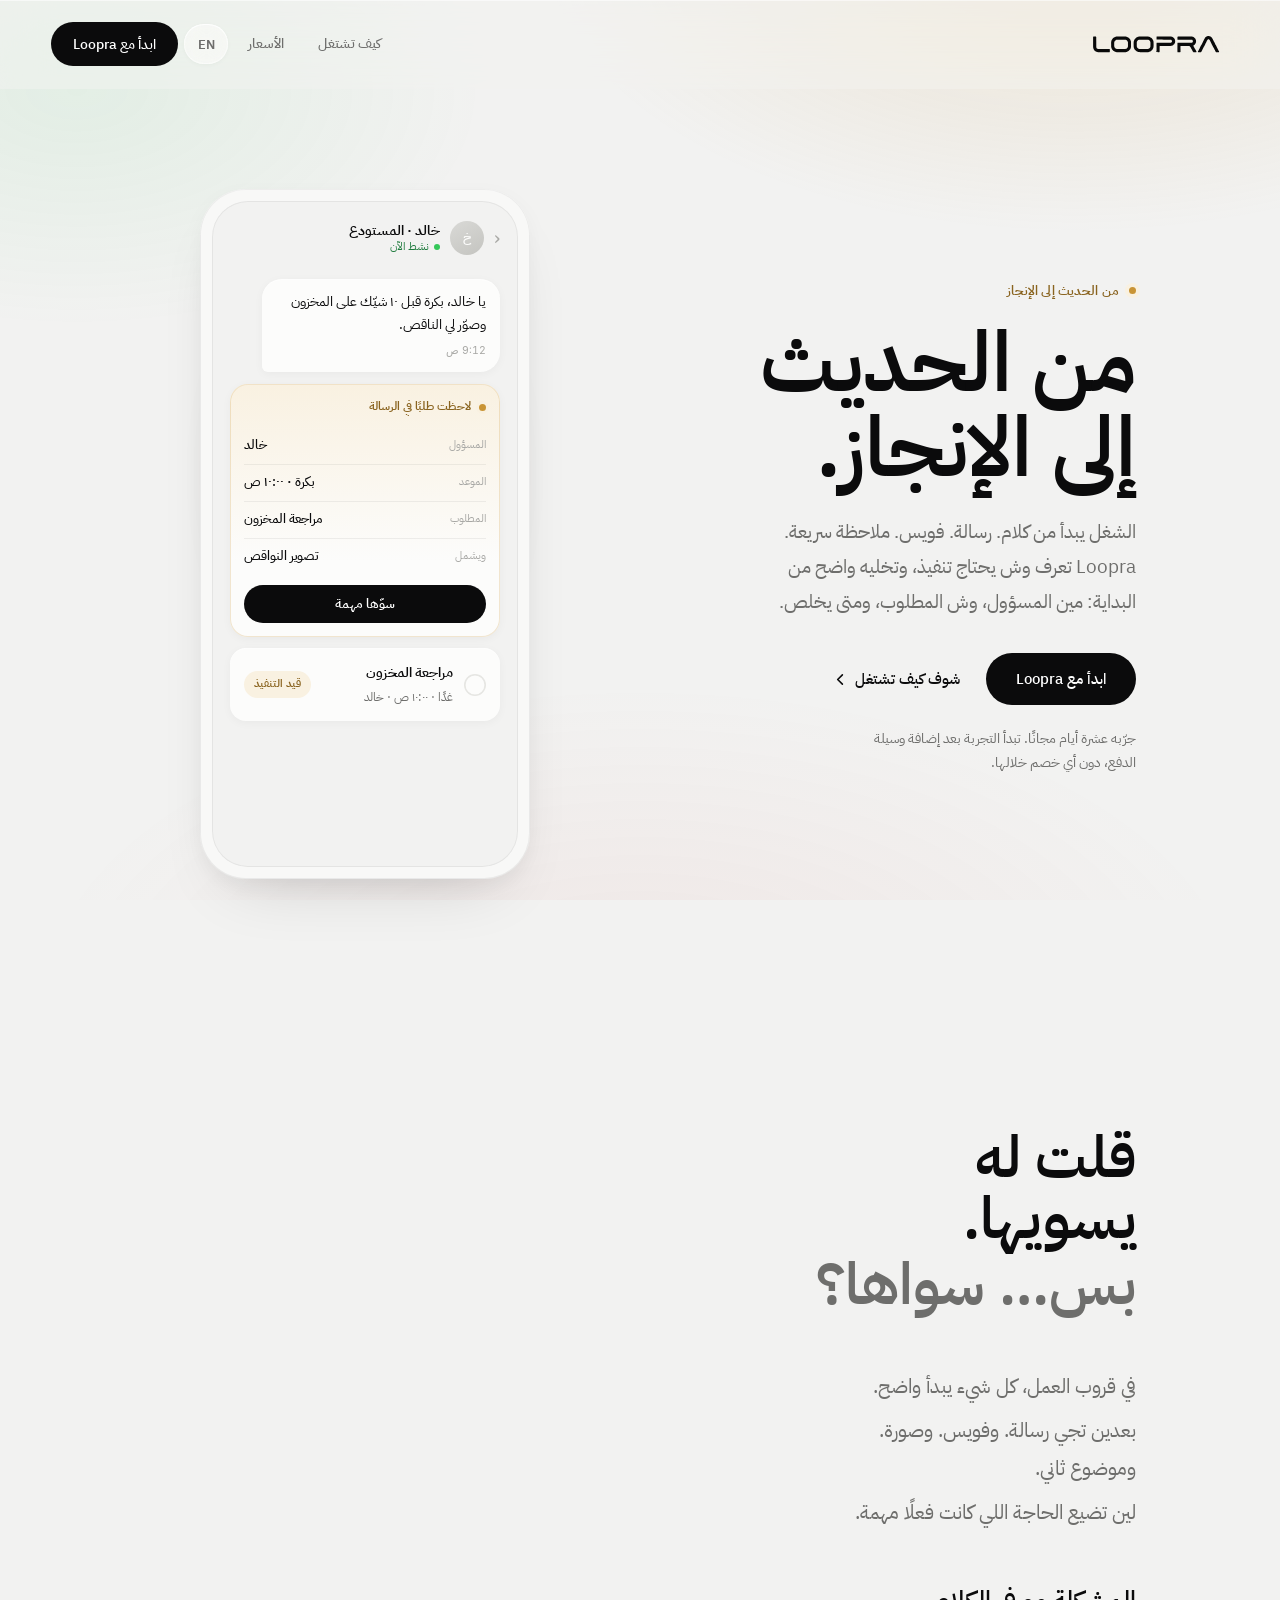
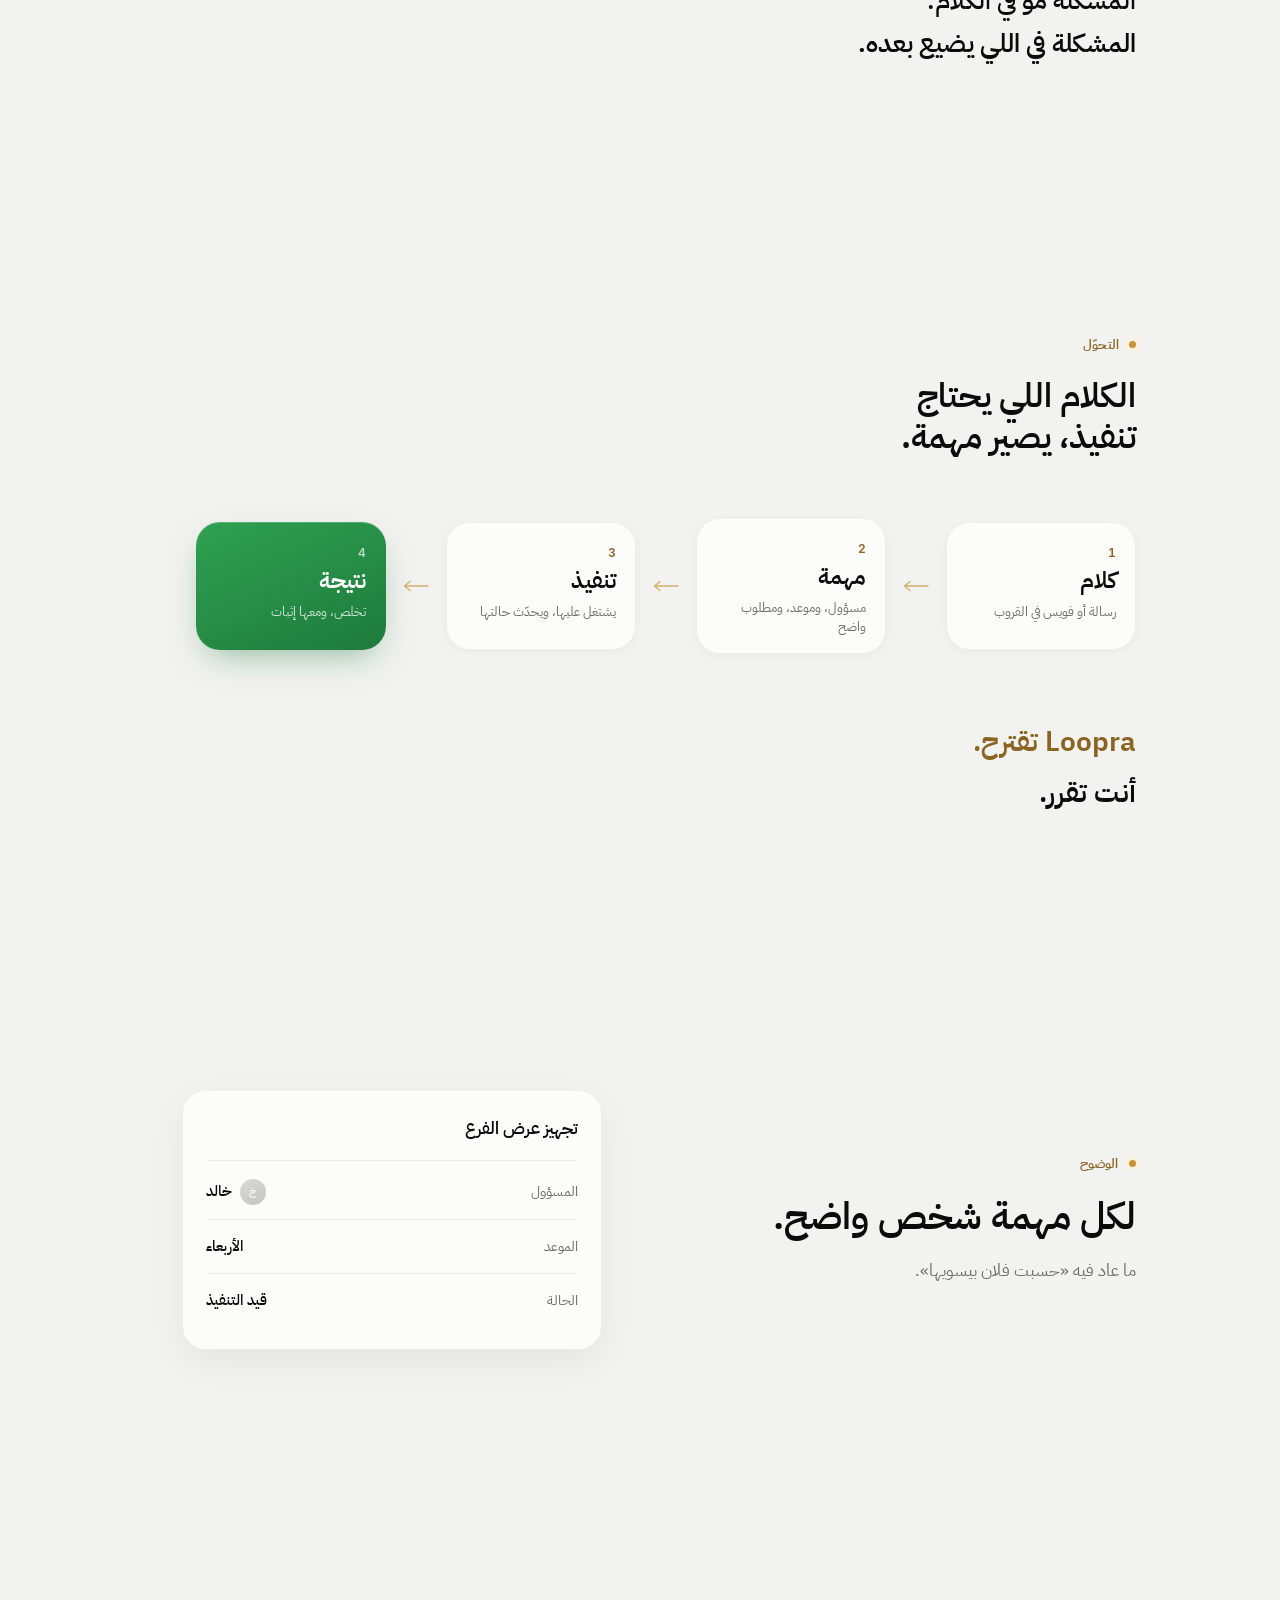
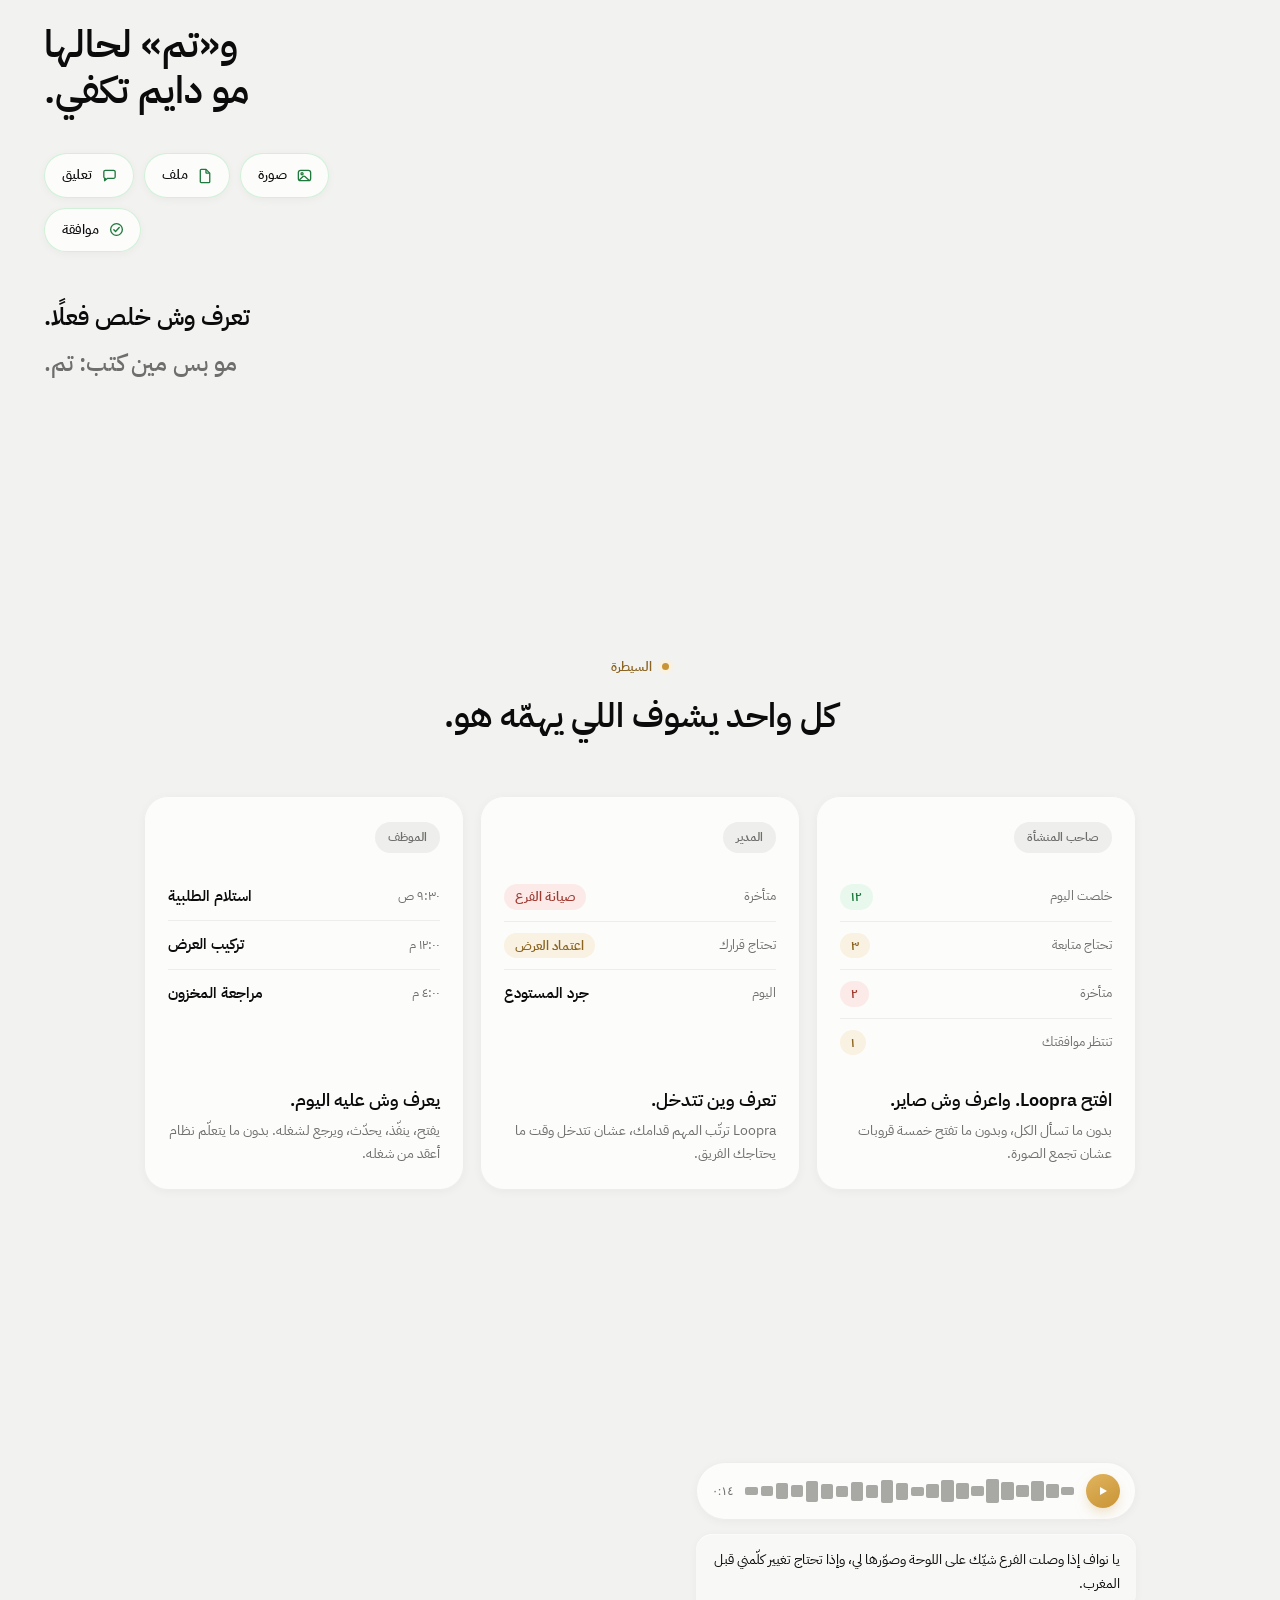
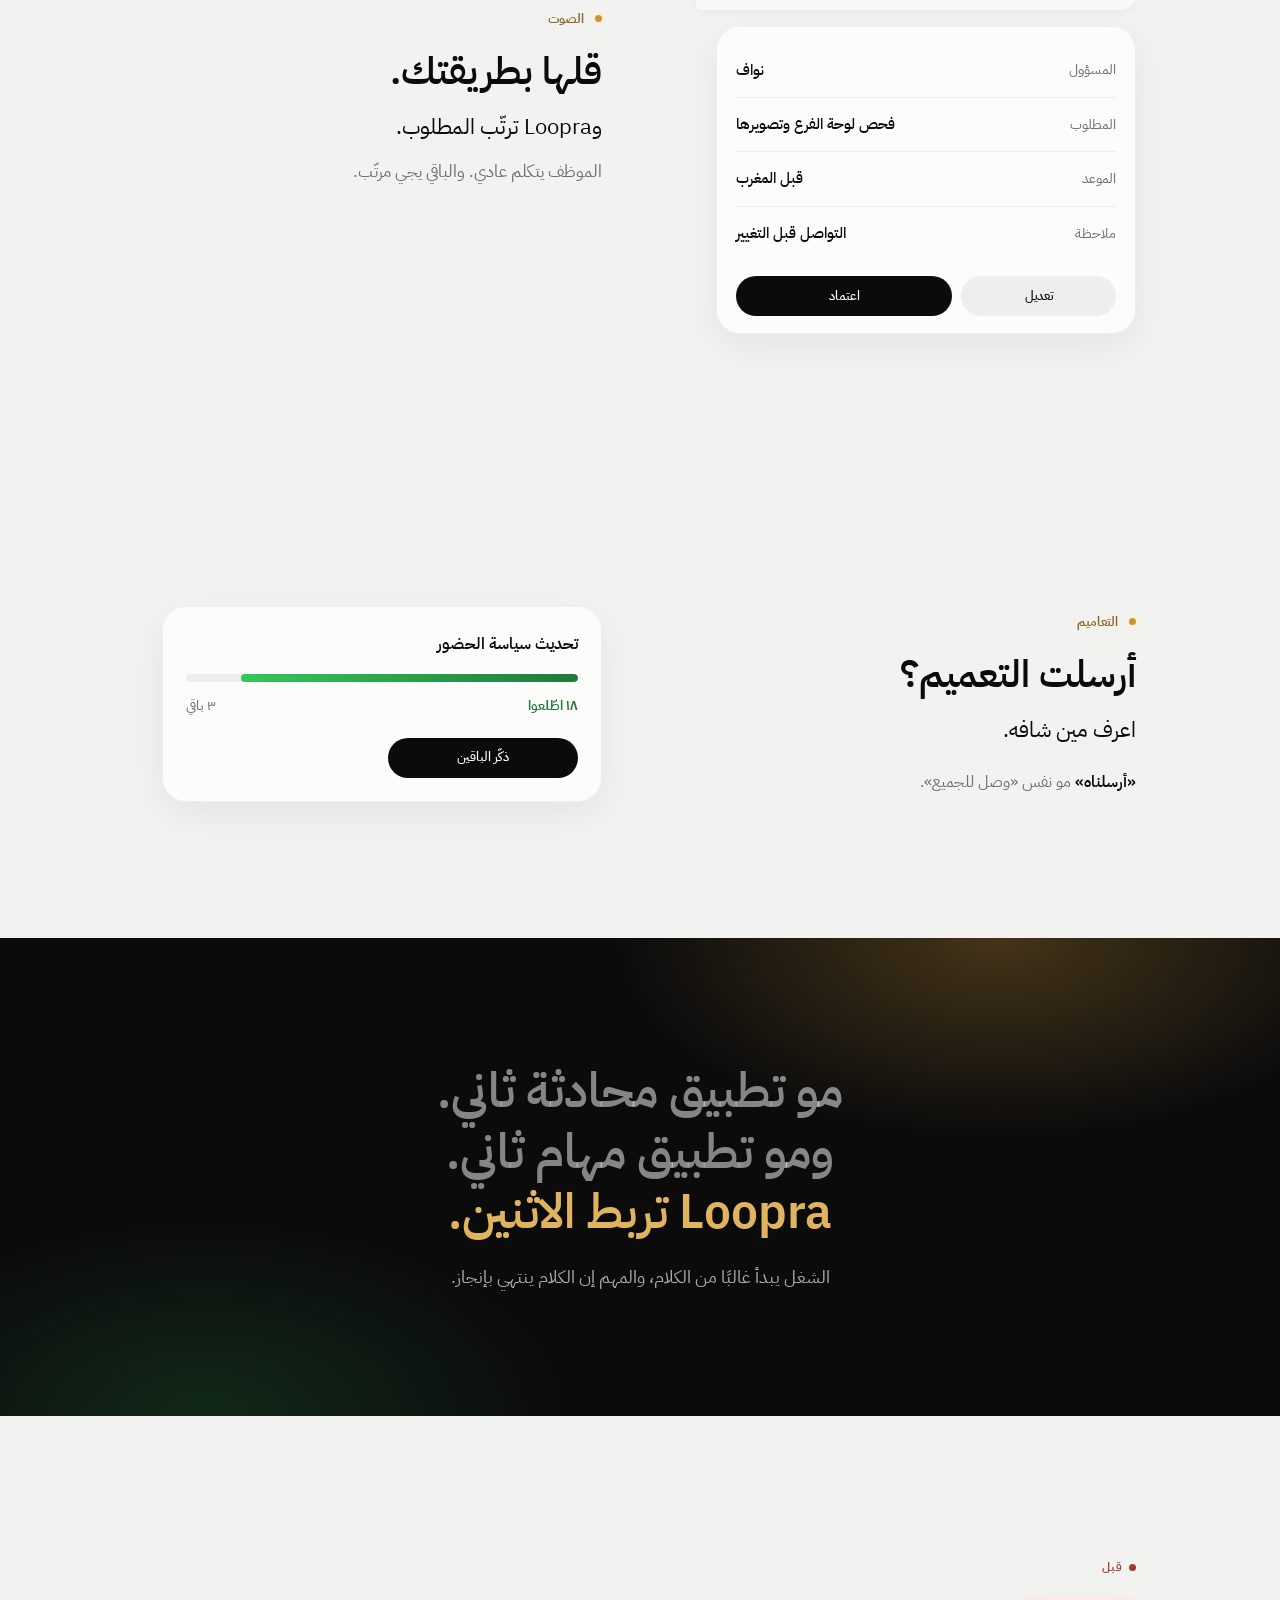
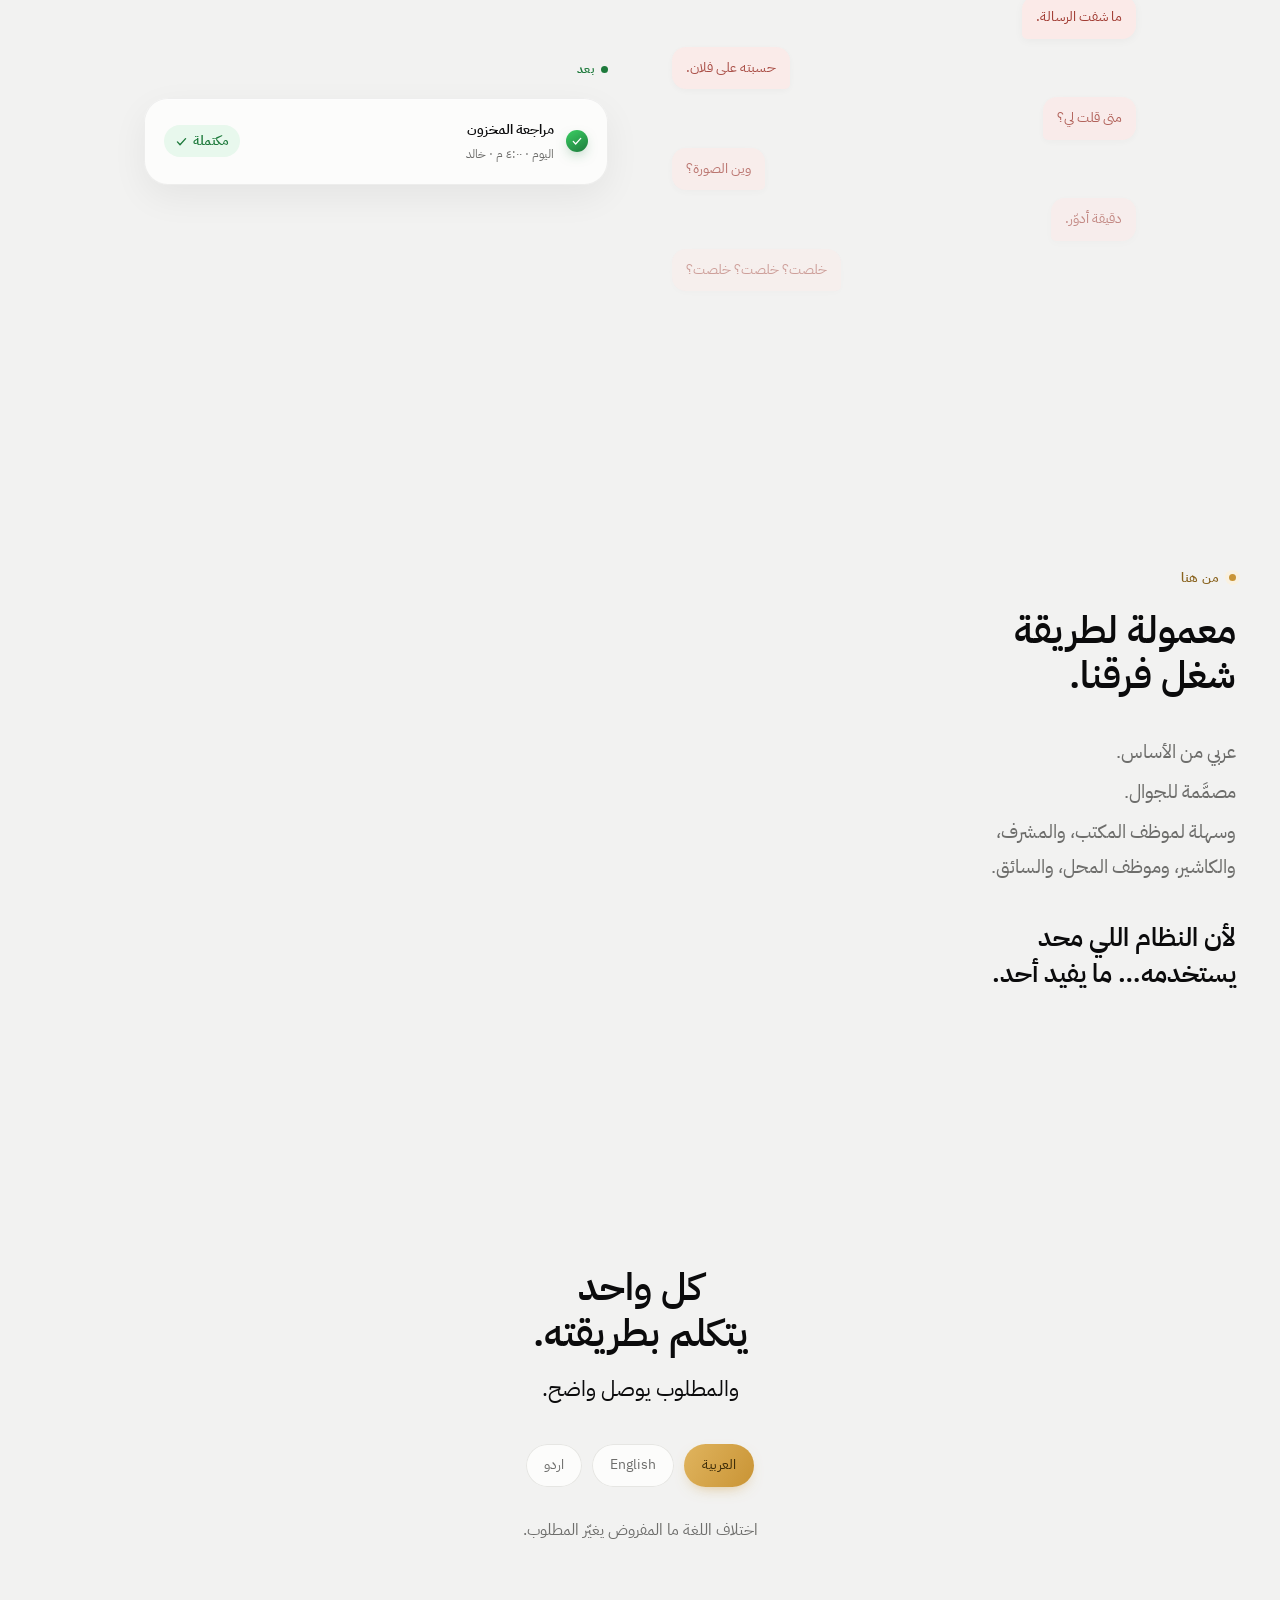
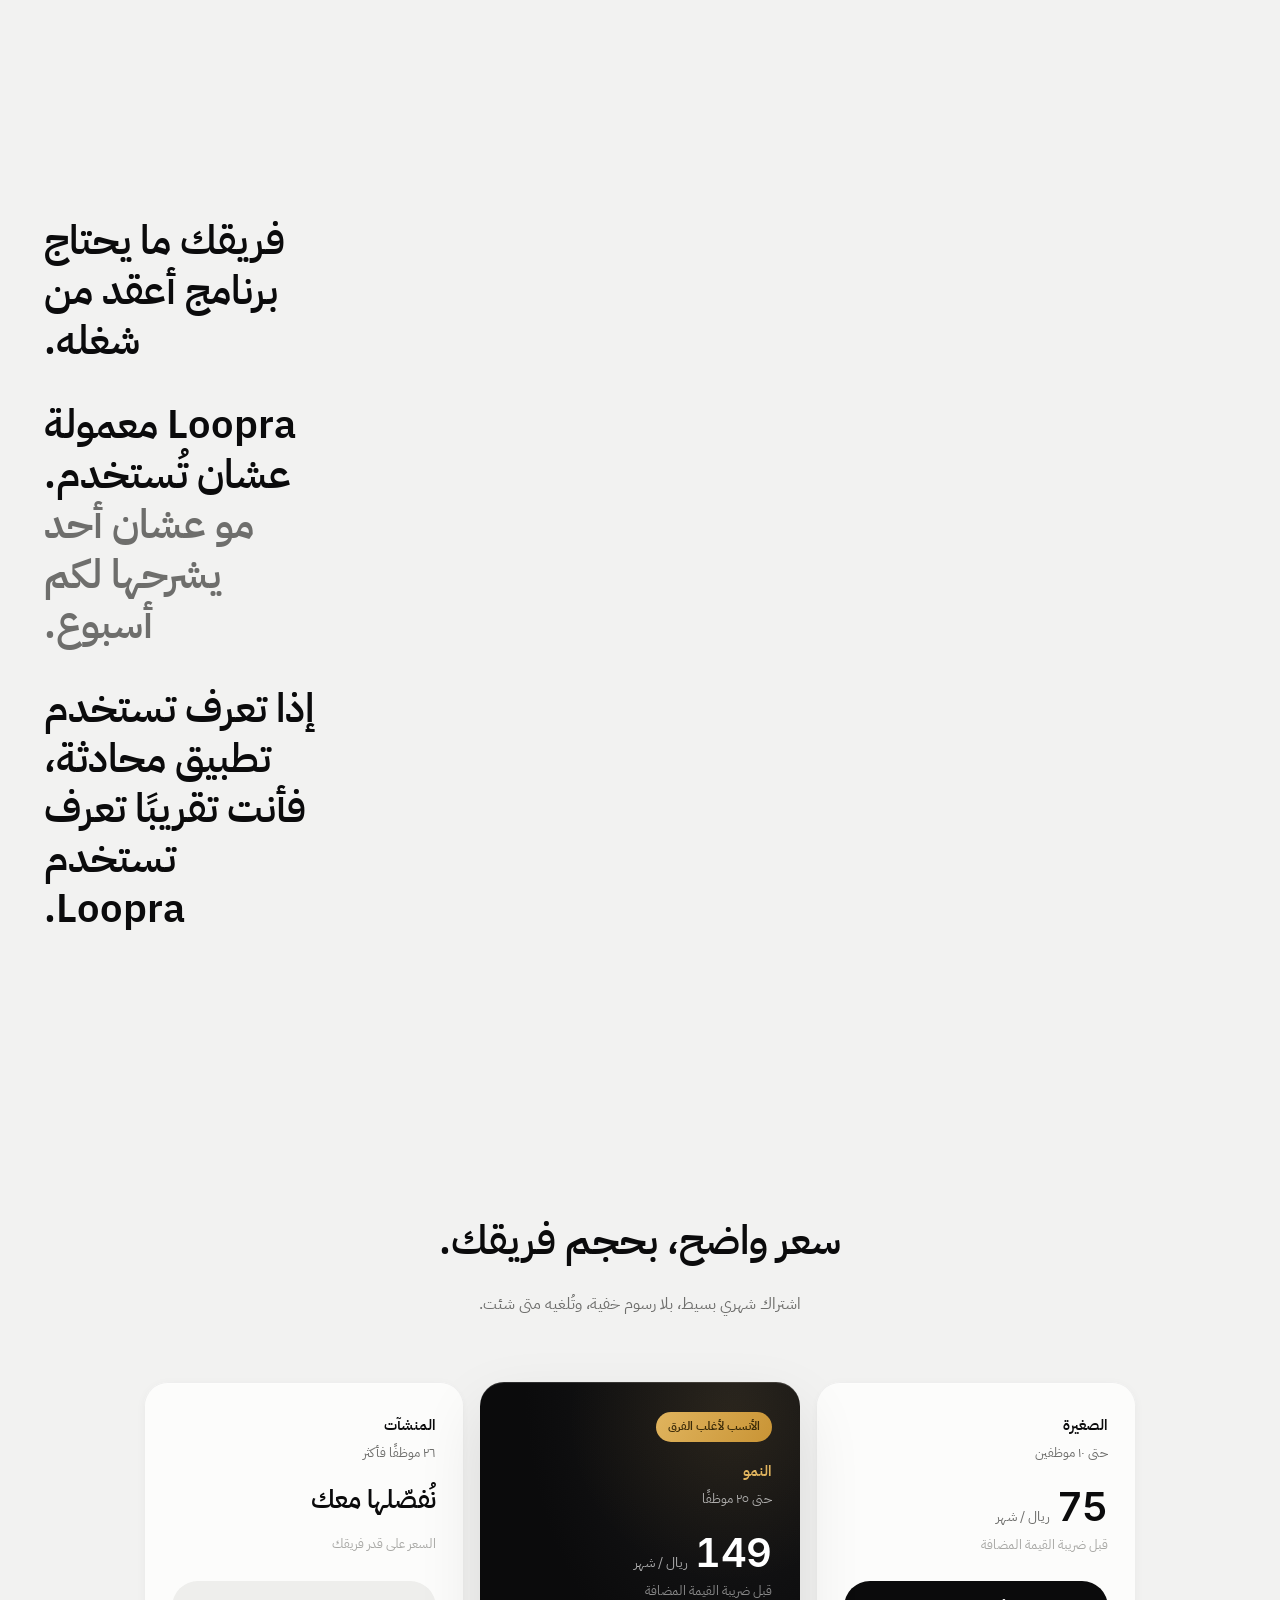
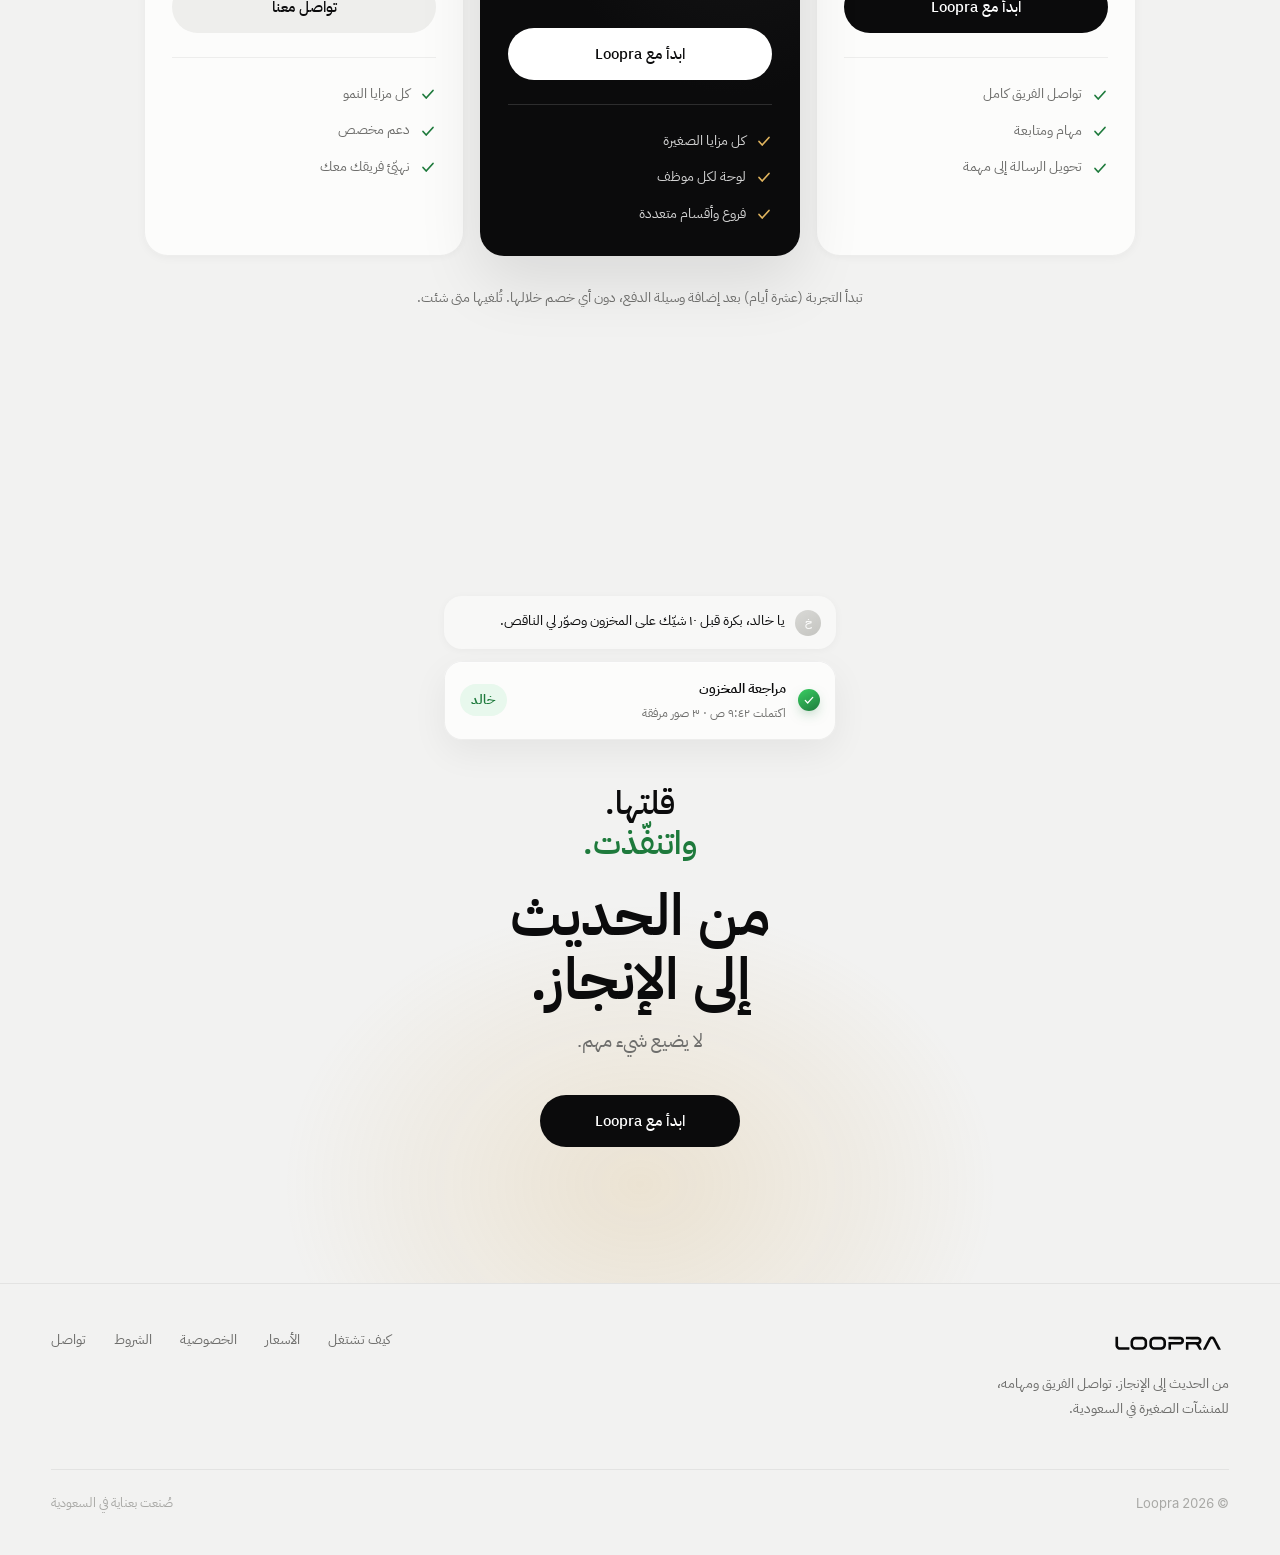
==== commit ba75ff6c: "deploy: warm editorial redesign (color, light, asymmetry)" ====
--- a/index.html
+++ b/index.html
@@ -1,2 +1,2 @@
-<!DOCTYPE html><!--GO9n3sUSuVSp4_2gk_AtZ--><html lang="ar" dir="rtl"><head><meta charSet="utf-8"/><meta name="viewport" content="width=device-width, initial-scale=1"/><link rel="preload" as="image" href="/logos/loopra-wordmark-black.svg"/><link rel="preload" as="image" href="/logos/loopra-symbol-tight.svg"/><link rel="stylesheet" href="/_next/static/css/6b0808b79be10da7.css" data-precedence="next"/><link rel="preload" as="script" fetchPriority="low" href="/_next/static/chunks/webpack-4a462cecab786e93.js"/><script src="/_next/static/chunks/4bd1b696-c023c6e3521b1417.js" async=""></script><script src="/_next/static/chunks/255-d999a7d6833d3983.js" async=""></script><script src="/_next/static/chunks/main-app-c94aacf630f479fa.js" async=""></script><script src="/_next/static/chunks/app/page-dea06449f1e139f1.js" async=""></script><link rel="preload" href="/fonts/IBMPlexSansArabic-SemiBold.ttf" as="font" type="font/ttf" crossorigin="anonymous"/><link rel="preload" href="/fonts/IBMPlexSansArabic-Regular.ttf" as="font" type="font/ttf" crossorigin="anonymous"/><meta name="theme-color" content="#F2F2F1"/><title>Loopra · من الحديث إلى الإنجاز</title><meta name="description" content="Loopra تربط تواصل فريقك بتنفيذه: الكلام اللي يحتاج تنفيذ يصير مهمة لها مسؤول وموعد. تطبيق التواصل والمهام للمنشآت الصغيرة في السعودية."/><meta name="application-name" content="Loopra"/><meta property="og:title" content="Loopra · من الحديث إلى الإنجاز"/><meta property="og:description" content="الكلام اللي يحتاج تنفيذ يصير مهمة لها مسؤول وموعد. تواصل ومهام للمنشآت الصغيرة في السعودية."/><meta property="og:url" content="https://loopra.dev/"/><meta property="og:site_name" content="Loopra"/><meta property="og:locale" content="ar_SA"/><meta property="og:image" content="https://loopra.dev/social/og.png"/><meta property="og:image:width" content="1200"/><meta property="og:image:height" content="630"/><meta property="og:image:alt" content="Loopra"/><meta property="og:type" content="website"/><meta name="twitter:card" content="summary_large_image"/><meta name="twitter:title" content="Loopra · من الحديث إلى الإنجاز"/><meta name="twitter:description" content="الكلام اللي يحتاج تنفيذ يصير مهمة لها مسؤول وموعد. تواصل ومهام للمنشآت الصغيرة في السعودية."/><meta name="twitter:image" content="https://loopra.dev/social/og.png"/><link rel="icon" href="/favicon-32.png" sizes="32x32" type="image/png"/><link rel="icon" href="/favicon-512.png" sizes="512x512" type="image/png"/><link rel="apple-touch-icon" href="/apple-touch-icon.png"/><script src="/_next/static/chunks/polyfills-42372ed130431b0a.js" noModule=""></script></head><body><div hidden=""><!--$--><!--/$--></div><div class="page-shell"><header class="site-header" data-scrolled="false"><div class="wrap"><a href="#top" class="brand-mark" aria-label="Loopra"><img class="brand-wordmark" src="/logos/loopra-wordmark-black.svg" alt="Loopra"/><img class="brand-symbol" src="/logos/loopra-symbol-tight.svg" alt="" aria-hidden="true"/></a><nav class="header-nav"><a class="nav-link" href="#how">كيف تشتغل</a><a class="nav-link" href="#pricing">الأسعار</a><button class="lang-toggle" aria-label="Switch to English">EN</button><button class="btn btn-primary header-cta">ابدأ مع Loopra</button></nav></div></header><main id="top"><section class="section hero"><div class="wrap hero-grid"><div class="hero-copy"><p class="eyebrow load-up">من الحديث إلى الإنجاز</p><h1 class="hero-h1 load-up d1" style="white-space:pre-line">من الحديث
-إلى الإنجاز.</h1><p class="hero-sub load-up d2">الشغل يبدأ من كلام. رسالة. فويس. ملاحظة سريعة. Loopra تعرف وش يحتاج تنفيذ، وتخليه واضح من البداية: مين المسؤول، وش المطلوب، ومتى يخلص.</p><div class="hero-actions load-up d3"><button class="btn btn-primary">ابدأ مع Loopra</button><a class="btn-ghost" href="#how">شوف كيف تشتغل<!-- --> <svg class="arw" width="15" height="15" viewBox="0 0 16 16" fill="none" aria-hidden="true"><path d="M10 3 5 8l5 5" stroke="currentColor" stroke-width="1.7" stroke-linecap="round" stroke-linejoin="round"></path></svg></a></div><p class="hero-note load-up d3">جرّبه عشرة أيام مجانًا. تبدأ التجربة بعد إضافة وسيلة الدفع، دون أي خصم خلالها.</p></div><div class="stage load-up d2" aria-hidden="true"><div class="phone"><div class="phone-screen"><div class="ps-top"><span class="ps-back">‹</span><span class="avatar">خ</span><span class="ps-id"><span class="ps-name">خالد · المستودع</span><span class="ps-status"><span class="dot"></span> <!-- -->نشط الآن</span></span></div><div class="ps-body"><div class="bubble ps-anim-1">يا خالد، بكرة قبل ١٠ شيّك على المخزون وصوّر لي الناقص.<span class="bubble-time en">9:12 ص</span></div><div class="detect-card ps-anim-3"><div class="detect-head"><span class="detect-dot"></span> <!-- -->لاحظت طلبًا في الرسالة</div><div class="detect-fields"><div class="detect-field"><span class="df-label">المسؤول</span><span class="df-value">خالد</span></div><div class="detect-field"><span class="df-label">الموعد</span><span class="df-value">بكرة · ١٠:٠٠ ص</span></div><div class="detect-field"><span class="df-label">المطلوب</span><span class="df-value">مراجعة المخزون</span></div><div class="detect-field"><span class="df-label">ويشمل</span><span class="df-value">تصوير النواقص</span></div></div><span class="convert-btn">سوّها مهمة</span></div><div class="scene-task ps-anim-4"><span class="task-check"></span><span class="task-main"><span class="task-title">مراجعة المخزون</span><span class="task-meta">غدًا · ١٠:٠٠ ص<!-- --> · <!-- -->خالد</span></span><span class="status-pill">قيد التنفيذ</span></div></div></div></div></div></div></section><section class="section problem"><div class="wrap"><div class="problem-inner reveal"><p class="problem-hook">قلت له يسويها.</p><p class="problem-hook problem-hook-2">بس… سواها؟</p><div class="problem-lines"><p>في قروب العمل، كل شيء يبدأ واضح.</p><p>بعدين تجي رسالة. وفويس. وصورة. وموضوع ثاني.</p><p>لين تضيع الحاجة اللي كانت فعلًا مهمة.</p></div><p class="problem-punch">المشكلة مو في الكلام.</p><p class="problem-punch strong">المشكلة في اللي يضيع بعده.</p></div></div></section><section class="section transform" id="how"><div class="wrap"><p class="eyebrow center reveal">التحوّل</p><h2 class="section-title center reveal">الكلام اللي يحتاج تنفيذ، يصير مهمة.</h2><div class="flow reveal"><div class="flow-item"><div class="flow-step s0"><span class="flow-n en">1</span><span class="flow-label">كلام</span><span class="flow-note">رسالة أو فويس في القروب</span></div><svg class="flow-arrow" viewBox="0 0 28 12" fill="none" aria-hidden="true"><path d="M2 6h23M20 1.5 25.5 6 20 10.5" stroke="currentColor" stroke-width="1.4" stroke-linecap="round" stroke-linejoin="round"></path></svg></div><div class="flow-item"><div class="flow-step s1"><span class="flow-n en">2</span><span class="flow-label">مهمة</span><span class="flow-note">مسؤول، وموعد، ومطلوب واضح</span></div><svg class="flow-arrow" viewBox="0 0 28 12" fill="none" aria-hidden="true"><path d="M2 6h23M20 1.5 25.5 6 20 10.5" stroke="currentColor" stroke-width="1.4" stroke-linecap="round" stroke-linejoin="round"></path></svg></div><div class="flow-item"><div class="flow-step s2"><span class="flow-n en">3</span><span class="flow-label">تنفيذ</span><span class="flow-note">يشتغل عليها، ويحدّث حالتها</span></div><svg class="flow-arrow" viewBox="0 0 28 12" fill="none" aria-hidden="true"><path d="M2 6h23M20 1.5 25.5 6 20 10.5" stroke="currentColor" stroke-width="1.4" stroke-linecap="round" stroke-linejoin="round"></path></svg></div><div class="flow-item"><div class="flow-step s3"><span class="flow-n en">4</span><span class="flow-label">نتيجة</span><span class="flow-note">تخلص، ومعها إثبات</span></div></div></div><p class="trust reveal"><span class="trust-a">Loopra تقترح.</span><span class="trust-b">أنت تقرر.</span></p></div></section><section class="section acc"><div class="wrap acc-grid"><div class="acc-copy reveal"><p class="eyebrow">الوضوح</p><h2 class="feature-h">لكل مهمة شخص واضح.</h2><p class="feature-p">ما عاد فيه «حسبت فلان بيسويها».</p></div><div class="acc-visual reveal"><div class="field-card"><div class="field-card-title">تجهيز عرض الفرع</div><div class="field-rows"><div class="field-row"><span class="fr-label">المسؤول</span><span class="fr-value"><span class="avatar sm">خ</span>خالد</span></div><div class="field-row"><span class="fr-label">الموعد</span><span class="fr-value">الأربعاء</span></div><div class="field-row"><span class="fr-label">الحالة</span><span class="fr-value">قيد التنفيذ</span></div></div></div></div></div></section><section class="section completion"><div class="wrap completion-inner reveal"><h2 class="feature-h center">و«تم» لحالها مو دايم تكفي.</h2><div class="proof-chips"><span class="proof-chip"><span class="proof-ico" aria-hidden="true"><svg width="18" height="18" viewBox="0 0 18 18" fill="none" aria-hidden="true"><rect x="2.5" y="3.5" width="13" height="11" rx="2.4" stroke="currentColor" stroke-width="1.4"></rect><circle cx="6.4" cy="7.2" r="1.15" stroke="currentColor" stroke-width="1.3"></circle><path d="M4 13.2l3.4-3.1a1.5 1.5 0 0 1 2 0l4.1 3.6" stroke="currentColor" stroke-width="1.4" stroke-linecap="round" stroke-linejoin="round"></path></svg></span> <!-- -->صورة</span><span class="proof-chip"><span class="proof-ico" aria-hidden="true"><svg width="18" height="18" viewBox="0 0 18 18" fill="none" aria-hidden="true"><path d="M4.5 2.5h5l4 4v9a1 1 0 0 1-1 1h-8a1 1 0 0 1-1-1v-12a1 1 0 0 1 1-1Z" stroke="currentColor" stroke-width="1.4" stroke-linejoin="round"></path><path d="M9.5 2.6V6a.5.5 0 0 0 .5.5h3.4" stroke="currentColor" stroke-width="1.4" stroke-linejoin="round"></path></svg></span> <!-- -->ملف</span><span class="proof-chip"><span class="proof-ico" aria-hidden="true"><svg width="18" height="18" viewBox="0 0 18 18" fill="none" aria-hidden="true"><path d="M3 5.2A1.7 1.7 0 0 1 4.7 3.5h8.6A1.7 1.7 0 0 1 15 5.2v5A1.7 1.7 0 0 1 13.3 12H7l-3.2 2.5V12H4.7A1.7 1.7 0 0 1 3 10.2v-5Z" stroke="currentColor" stroke-width="1.4" stroke-linejoin="round"></path></svg></span> <!-- -->تعليق</span><span class="proof-chip"><span class="proof-ico" aria-hidden="true"><svg width="18" height="18" viewBox="0 0 18 18" fill="none" aria-hidden="true"><circle cx="9" cy="9" r="6.2" stroke="currentColor" stroke-width="1.4"></circle><path d="M6.2 9.2 8 11l3.9-4" stroke="currentColor" stroke-width="1.5" stroke-linecap="round" stroke-linejoin="round"></path></svg></span> <!-- -->موافقة</span></div><p class="completion-close"><span>تعرف وش خلص فعلًا.</span><span class="muted-strike">مو بس مين كتب: تم.</span></p></div></section><section class="section control"><div class="wrap"><p class="eyebrow center reveal">السيطرة</p><h2 class="section-title center reveal">كل واحد يشوف اللي يهمّه هو.</h2><div class="roles"><article class="role-panel reveal"><div class="role-tag">صاحب المنشأة</div><div class="role-rows"><div class="role-row t-ok"><span class="rr-label">خلصت اليوم</span><span class="rr-value"><span>٠</span></span></div><div class="role-row t-wait"><span class="rr-label">تحتاج متابعة</span><span class="rr-value"><span>٠</span></span></div><div class="role-row t-late"><span class="rr-label">متأخرة</span><span class="rr-value"><span>٠</span></span></div><div class="role-row t-wait"><span class="rr-label">تنتظر موافقتك</span><span class="rr-value"><span>٠</span></span></div></div><p class="role-headline">افتح Loopra. واعرف وش صاير.</p><p class="role-note">بدون ما تسأل الكل، وبدون ما تفتح خمسة قروبات عشان تجمع الصورة.</p></article><article class="role-panel reveal"><div class="role-tag">المدير</div><div class="role-rows"><div class="role-row t-late"><span class="rr-label">متأخرة</span><span class="rr-value"><span>صيانة الفرع</span></span></div><div class="role-row t-wait"><span class="rr-label">تحتاج قرارك</span><span class="rr-value"><span>اعتماد العرض</span></span></div><div class="role-row t-time"><span class="rr-label">اليوم</span><span class="rr-value"><span>جرد المستودع</span></span></div></div><p class="role-headline">تعرف وين تتدخل.</p><p class="role-note">Loopra ترتّب المهم قدامك، عشان تتدخل وقت ما يحتاجك الفريق.</p></article><article class="role-panel reveal"><div class="role-tag">الموظف</div><div class="role-rows"><div class="role-row t-time"><span class="rr-label">٩:٣٠ ص</span><span class="rr-value"><span>استلام الطلبية</span></span></div><div class="role-row t-time"><span class="rr-label">١٢:٠٠ م</span><span class="rr-value"><span>تركيب العرض</span></span></div><div class="role-row t-time"><span class="rr-label">٤:٠٠ م</span><span class="rr-value"><span>مراجعة المخزون</span></span></div></div><p class="role-headline">يعرف وش عليه اليوم.</p><p class="role-note">يفتح، ينفّذ، يحدّث، ويرجع لشغله. بدون ما يتعلّم نظام أعقد من شغله.</p></article></div></div></section><section class="section voice"><div class="wrap voice-grid"><div class="voice-copy reveal"><p class="eyebrow">الصوت</p><h2 class="feature-h">قلها بطريقتك.</h2><p class="feature-p big">وLoopra ترتّب المطلوب.</p><p class="feature-p">الموظف يتكلم عادي. والباقي يجي مرتّب.</p></div><div class="voice-visual reveal"><div class="voice-note"><span class="voice-play" aria-hidden="true"><svg width="14" height="14" viewBox="0 0 14 14" fill="none"><path d="M4 3l7 4-7 4V3Z" fill="currentColor"></path></svg></span><span class="wave" aria-hidden="true"><span style="height:8px;animation-delay:0s"></span><span style="height:14px;animation-delay:0.07s"></span><span style="height:20px;animation-delay:0.14s"></span><span style="height:12px;animation-delay:0.21000000000000002s"></span><span style="height:18px;animation-delay:0.28s"></span><span style="height:24px;animation-delay:0.35000000000000003s"></span><span style="height:10px;animation-delay:0.42000000000000004s"></span><span style="height:16px;animation-delay:0.49000000000000005s"></span><span style="height:22px;animation-delay:0.56s"></span><span style="height:14px;animation-delay:0.6300000000000001s"></span><span style="height:9px;animation-delay:0s"></span><span style="height:17px;animation-delay:0.07s"></span><span style="height:23px;animation-delay:0.14s"></span><span style="height:13px;animation-delay:0.21000000000000002s"></span><span style="height:19px;animation-delay:0.28s"></span><span style="height:11px;animation-delay:0.35000000000000003s"></span><span style="height:15px;animation-delay:0.42000000000000004s"></span><span style="height:21px;animation-delay:0.49000000000000005s"></span><span style="height:12px;animation-delay:0.56s"></span><span style="height:16px;animation-delay:0.6300000000000001s"></span><span style="height:10px;animation-delay:0s"></span><span style="height:8px;animation-delay:0.07s"></span></span><span class="voice-time en">٠:١٤</span></div><p class="voice-transcript">يا نواف إذا وصلت الفرع شيّك على اللوحة وصوّرها لي، وإذا تحتاج تغيير كلّمني قبل المغرب.</p><div class="field-card tight"><div class="field-rows"><div class="field-row"><span class="fr-label">المسؤول</span><span class="fr-value">نواف</span></div><div class="field-row"><span class="fr-label">المطلوب</span><span class="fr-value">فحص لوحة الفرع وتصويرها</span></div><div class="field-row"><span class="fr-label">الموعد</span><span class="fr-value">قبل المغرب</span></div><div class="field-row"><span class="fr-label">ملاحظة</span><span class="fr-value">التواصل قبل التغيير</span></div></div><div class="voice-actions"><span class="mini-btn mini-secondary">تعديل</span><span class="mini-btn mini-primary">اعتماد</span></div></div></div></div></section><section class="section announce"><div class="wrap announce-grid"><div class="announce-copy reveal"><p class="eyebrow">التعاميم</p><h2 class="feature-h">أرسلت التعميم؟</h2><p class="feature-p big">اعرف مين شافه.</p><p class="announce-close"><span class="an-strong">«أرسلناه»</span> <!-- -->مو نفس «وصل للجميع».</p></div><div class="announce-visual reveal"><div class="announce-card"><div class="ann-title">تحديث سياسة الحضور</div><div class="ann-meter" aria-hidden="true"><span style="--fill:86%"></span></div><div class="ann-stats"><span class="ann-seen">١٨ اطّلعوا</span><span class="ann-left">٣ باقي</span></div><span class="mini-btn mini-primary ann-btn">ذكّر الباقين</span></div></div></div></section><section class="band"><div class="wrap reveal"><p class="band-line"><span>مو تطبيق محادثة ثاني.</span><span>ومو تطبيق مهام ثاني.</span><span class="band-emph">Loopra تربط الاثنين.</span></p><p class="band-sub">الشغل يبدأ غالبًا من الكلام، والمهم إن الكلام ينتهي بإنجاز.</p></div></section><section class="section ba"><div class="wrap ba-grid"><div class="ba-before reveal"><span class="ba-label">قبل</span><div class="ba-noise"><span class="ba-msg" style="--i:0">ما شفت الرسالة.</span><span class="ba-msg" style="--i:1">حسبته على فلان.</span><span class="ba-msg" style="--i:2">متى قلت لي؟</span><span class="ba-msg" style="--i:3">وين الصورة؟</span><span class="ba-msg" style="--i:4">دقيقة أدوّر.</span><span class="ba-msg" style="--i:5">خلصت؟ خلصت؟ خلصت؟</span></div></div><div class="ba-after reveal"><span class="ba-label">بعد</span><div class="ba-task"><span class="task-check done"><svg width="16" height="16" viewBox="0 0 16 16" fill="none" aria-hidden="true"><path d="M3 8.5 6.2 12 13 4.5" stroke="currentColor" stroke-width="1.7" stroke-linecap="round" stroke-linejoin="round"></path></svg></span><span class="task-main"><span class="task-title">مراجعة المخزون</span><span class="task-meta">اليوم · ٤:٠٠ م<!-- --> · <!-- -->خالد</span></span><span class="ba-done">مكتملة<!-- --> <svg width="16" height="16" viewBox="0 0 16 16" fill="none" aria-hidden="true"><path d="M3 8.5 6.2 12 13 4.5" stroke="currentColor" stroke-width="1.7" stroke-linecap="round" stroke-linejoin="round"></path></svg></span></div></div></div></section><section class="section saudi"><div class="wrap saudi-inner reveal"><p class="eyebrow">من هنا</p><h2 class="feature-h">معمولة لطريقة شغل فرقنا.</h2><div class="saudi-lines"><p>عربي من الأساس.</p><p>مصمَّمة للجوال.</p><p>وسهلة لموظف المكتب، والمشرف، والكاشير، وموظف المحل، والسائق.</p></div><p class="saudi-close">لأن النظام اللي محد يستخدمه… ما يفيد أحد.</p></div></section><section class="section langs"><div class="wrap langs-inner reveal"><h2 class="feature-h center">كل واحد يتكلم بطريقته.</h2><p class="feature-p center big">والمطلوب يوصل واضح.</p><div class="lang-chips"><span class="lang-chip on">العربية</span><span class="lang-chip">English</span><span class="lang-chip">اردو</span></div><p class="langs-close">اختلاف اللغة ما المفروض يغيّر المطلوب.</p></div></section><section class="section philosophy"><div class="wrap philosophy-inner reveal"><p class="phi-line phi-lead">فريقك ما يحتاج برنامج أعقد من شغله.</p><p class="phi-line phi-mid"><span>Loopra معمولة عشان تُستخدم.</span> <span class="phi-dim">مو عشان أحد يشرحها لكم أسبوع.</span></p><p class="phi-line phi-close">إذا تعرف تستخدم تطبيق محادثة، فأنت تقريبًا تعرف تستخدم Loopra.</p></div></section><section class="section pricing-sec" id="pricing"><div class="wrap"><div class="pricing-head reveal"><h2>سعر واضح، بحجم فريقك.</h2><p>اشتراك شهري بسيط، بلا رسوم خفية، وتُلغيه متى شئت.</p></div><div class="plans reveal"><div class="plan"><div class="plan-name">الصغيرة</div><div class="plan-for">حتى ١٠ موظفين</div><div class="plan-price"><span class="plan-amount en">75</span><span class="plan-unit">ريال / شهر</span></div><div class="plan-vat">قبل ضريبة القيمة المضافة</div><button class="btn btn-block plan-cta btn-primary">ابدأ مع Loopra</button><div class="plan-line"></div><ul class="plan-feats"><li><svg width="16" height="16" viewBox="0 0 16 16" fill="none" aria-hidden="true"><path d="M3 8.5 6.2 12 13 4.5" stroke="currentColor" stroke-width="1.7" stroke-linecap="round" stroke-linejoin="round"></path></svg> <!-- -->تواصل الفريق كامل</li><li><svg width="16" height="16" viewBox="0 0 16 16" fill="none" aria-hidden="true"><path d="M3 8.5 6.2 12 13 4.5" stroke="currentColor" stroke-width="1.7" stroke-linecap="round" stroke-linejoin="round"></path></svg> <!-- -->مهام ومتابعة</li><li><svg width="16" height="16" viewBox="0 0 16 16" fill="none" aria-hidden="true"><path d="M3 8.5 6.2 12 13 4.5" stroke="currentColor" stroke-width="1.7" stroke-linecap="round" stroke-linejoin="round"></path></svg> <!-- -->تحويل الرسالة إلى مهمة</li></ul></div><div class="plan featured"><span class="plan-badge">الأنسب لأغلب الفرق</span><div class="plan-name">النمو</div><div class="plan-for">حتى ٢٥ موظفًا</div><div class="plan-price"><span class="plan-amount en">149</span><span class="plan-unit">ريال / شهر</span></div><div class="plan-vat">قبل ضريبة القيمة المضافة</div><button class="btn btn-block plan-cta btn-primary">ابدأ مع Loopra</button><div class="plan-line"></div><ul class="plan-feats"><li><svg width="16" height="16" viewBox="0 0 16 16" fill="none" aria-hidden="true"><path d="M3 8.5 6.2 12 13 4.5" stroke="currentColor" stroke-width="1.7" stroke-linecap="round" stroke-linejoin="round"></path></svg> <!-- -->كل مزايا الصغيرة</li><li><svg width="16" height="16" viewBox="0 0 16 16" fill="none" aria-hidden="true"><path d="M3 8.5 6.2 12 13 4.5" stroke="currentColor" stroke-width="1.7" stroke-linecap="round" stroke-linejoin="round"></path></svg> <!-- -->لوحة لكل موظف</li><li><svg width="16" height="16" viewBox="0 0 16 16" fill="none" aria-hidden="true"><path d="M3 8.5 6.2 12 13 4.5" stroke="currentColor" stroke-width="1.7" stroke-linecap="round" stroke-linejoin="round"></path></svg> <!-- -->فروع وأقسام متعددة</li></ul></div><div class="plan"><div class="plan-name">المنشآت</div><div class="plan-for">٢٦ موظفًا فأكثر</div><div class="plan-price"><span class="plan-amount plan-amount-sm">نُفصّلها معك</span></div><div class="plan-vat">السعر على قدر فريقك</div><button class="btn btn-block plan-cta btn-secondary">تواصل معنا</button><div class="plan-line"></div><ul class="plan-feats"><li><svg width="16" height="16" viewBox="0 0 16 16" fill="none" aria-hidden="true"><path d="M3 8.5 6.2 12 13 4.5" stroke="currentColor" stroke-width="1.7" stroke-linecap="round" stroke-linejoin="round"></path></svg> <!-- -->كل مزايا النمو</li><li><svg width="16" height="16" viewBox="0 0 16 16" fill="none" aria-hidden="true"><path d="M3 8.5 6.2 12 13 4.5" stroke="currentColor" stroke-width="1.7" stroke-linecap="round" stroke-linejoin="round"></path></svg> <!-- -->دعم مخصص</li><li><svg width="16" height="16" viewBox="0 0 16 16" fill="none" aria-hidden="true"><path d="M3 8.5 6.2 12 13 4.5" stroke="currentColor" stroke-width="1.7" stroke-linecap="round" stroke-linejoin="round"></path></svg> <!-- -->نهيّئ فريقك معك</li></ul></div></div><p class="trial-note reveal">تبدأ التجربة (عشرة أيام) بعد إضافة وسيلة الدفع، دون أي خصم خلالها. تُلغيها متى شئت.</p></div></section><section class="section final"><div class="wrap final-inner reveal"><div class="final-scene"><div class="final-msg"><span class="avatar sm">خ</span><span>يا خالد، بكرة قبل ١٠ شيّك على المخزون وصوّر لي الناقص.</span></div><div class="final-task"><span class="task-check done"><svg width="16" height="16" viewBox="0 0 16 16" fill="none" aria-hidden="true"><path d="M3 8.5 6.2 12 13 4.5" stroke="currentColor" stroke-width="1.7" stroke-linecap="round" stroke-linejoin="round"></path></svg></span><span class="task-main"><span class="task-title">مراجعة المخزون</span><span class="task-meta">اكتملت ٩:٤٢ ص<!-- --> · <!-- -->٣ صور مرفقة</span></span><span class="ba-done">خالد</span></div></div><p class="final-seal"><span>قلتها.</span><span class="final-seal-2">واتنفّذت.</span></p><h2 class="final-master">من الحديث إلى الإنجاز.</h2><p class="final-master-sub">لا يضيع شيء مهم.</p><button class="btn btn-primary final-cta">ابدأ مع Loopra</button></div></section><footer class="site-footer"><div class="wrap"><div class="footer-grid"><div><img class="footer-logo" src="/logos/loopra-wordmark-black.svg" alt="Loopra"/><p class="footer-tag">من الحديث إلى الإنجاز. تواصل الفريق ومهامه، للمنشآت الصغيرة في السعودية.</p></div><nav class="footer-links"><a href="#how">كيف تشتغل</a><a href="#pricing">الأسعار</a><a href="/privacy">الخصوصية</a><a href="/terms">الشروط</a><a href="mailto:founder@loopra.dev">تواصل</a></nav></div><div class="footer-bottom"><span class="en">© 2026 Loopra</span><span>صُنعت بعناية في السعودية</span></div></div></footer></main></div><!--$--><!--/$--><script src="/_next/static/chunks/webpack-4a462cecab786e93.js" id="_R_" async=""></script><script>(self.__next_f=self.__next_f||[]).push([0])</script><script>self.__next_f.push([1,"1:\"$Sreact.fragment\"\n2:I[9766,[],\"\"]\n3:I[8924,[],\"\"]\n4:I[1789,[\"974\",\"static/chunks/app/page-dea06449f1e139f1.js\"],\"LangProvider\"]\n5:I[7528,[\"974\",\"static/chunks/app/page-dea06449f1e139f1.js\"],\"RequestFormProvider\"]\n6:I[5463,[\"974\",\"static/chunks/app/page-dea06449f1e139f1.js\"],\"default\"]\n7:I[4431,[],\"OutletBoundary\"]\n9:I[5278,[],\"AsyncMetadataOutlet\"]\nb:I[4431,[],\"ViewportBoundary\"]\nd:I[4431,[],\"MetadataBoundary\"]\ne:\"$Sreact.suspense\"\n10:I[7150,[],\"\"]\n:HL[\"/_next/static/css/6b0808b79be10da7.css\",\"style\"]\n"])</script><script>self.__next_f.push([1,"0:{\"P\":null,\"b\":\"GO9n3sUSuVSp4_2gk-AtZ\",\"p\":\"\",\"c\":[\"\",\"\"],\"i\":false,\"f\":[[[\"\",{\"children\":[\"__PAGE__\",{}]},\"$undefined\",\"$undefined\",true],[\"\",[\"$\",\"$1\",\"c\",{\"children\":[[[\"$\",\"link\",\"0\",{\"rel\":\"stylesheet\",\"href\":\"/_next/static/css/6b0808b79be10da7.css\",\"precedence\":\"next\",\"crossOrigin\":\"$undefined\",\"nonce\":\"$undefined\"}]],[\"$\",\"html\",null,{\"lang\":\"ar\",\"dir\":\"rtl\",\"children\":[[\"$\",\"head\",null,{\"children\":[[\"$\",\"link\",null,{\"rel\":\"preload\",\"href\":\"/fonts/IBMPlexSansArabic-SemiBold.ttf\",\"as\":\"font\",\"type\":\"font/ttf\",\"crossOrigin\":\"anonymous\"}],[\"$\",\"link\",null,{\"rel\":\"preload\",\"href\":\"/fonts/IBMPlexSansArabic-Regular.ttf\",\"as\":\"font\",\"type\":\"font/ttf\",\"crossOrigin\":\"anonymous\"}]]}],[\"$\",\"body\",null,{\"children\":[\"$\",\"$L2\",null,{\"parallelRouterKey\":\"children\",\"error\":\"$undefined\",\"errorStyles\":\"$undefined\",\"errorScripts\":\"$undefined\",\"template\":[\"$\",\"$L3\",null,{}],\"templateStyles\":\"$undefined\",\"templateScripts\":\"$undefined\",\"notFound\":[[[\"$\",\"title\",null,{\"children\":\"404: This page could not be found.\"}],[\"$\",\"div\",null,{\"style\":{\"fontFamily\":\"system-ui,\\\"Segoe UI\\\",Roboto,Helvetica,Arial,sans-serif,\\\"Apple Color Emoji\\\",\\\"Segoe UI Emoji\\\"\",\"height\":\"100vh\",\"textAlign\":\"center\",\"display\":\"flex\",\"flexDirection\":\"column\",\"alignItems\":\"center\",\"justifyContent\":\"center\"},\"children\":[\"$\",\"div\",null,{\"children\":[[\"$\",\"style\",null,{\"dangerouslySetInnerHTML\":{\"__html\":\"body{color:#000;background:#fff;margin:0}.next-error-h1{border-right:1px solid rgba(0,0,0,.3)}@media (prefers-color-scheme:dark){body{color:#fff;background:#000}.next-error-h1{border-right:1px solid rgba(255,255,255,.3)}}\"}}],[\"$\",\"h1\",null,{\"className\":\"next-error-h1\",\"style\":{\"display\":\"inline-block\",\"margin\":\"0 20px 0 0\",\"padding\":\"0 23px 0 0\",\"fontSize\":24,\"fontWeight\":500,\"verticalAlign\":\"top\",\"lineHeight\":\"49px\"},\"children\":404}],[\"$\",\"div\",null,{\"style\":{\"display\":\"inline-block\"},\"children\":[\"$\",\"h2\",null,{\"style\":{\"fontSize\":14,\"fontWeight\":400,\"lineHeight\":\"49px\",\"margin\":0},\"children\":\"This page could not be found.\"}]}]]}]}]],[]],\"forbidden\":\"$undefined\",\"unauthorized\":\"$undefined\"}]}]]}]]}],{\"children\":[\"__PAGE__\",[\"$\",\"$1\",\"c\",{\"children\":[[\"$\",\"$L4\",null,{\"children\":[\"$\",\"$L5\",null,{\"children\":[\"$\",\"$L6\",null,{}]}]}],null,[\"$\",\"$L7\",null,{\"children\":[\"$L8\",[\"$\",\"$L9\",null,{\"promise\":\"$@a\"}]]}]]}],{},null,false]},null,false],[\"$\",\"$1\",\"h\",{\"children\":[null,[[\"$\",\"$Lb\",null,{\"children\":\"$Lc\"}],null],[\"$\",\"$Ld\",null,{\"children\":[\"$\",\"div\",null,{\"hidden\":true,\"children\":[\"$\",\"$e\",null,{\"fallback\":null,\"children\":\"$Lf\"}]}]}]]}],false]],\"m\":\"$undefined\",\"G\":[\"$10\",[]],\"s\":false,\"S\":true}\n"])</script><script>self.__next_f.push([1,"c:[[\"$\",\"meta\",\"0\",{\"charSet\":\"utf-8\"}],[\"$\",\"meta\",\"1\",{\"name\":\"viewport\",\"content\":\"width=device-width, initial-scale=1\"}],[\"$\",\"meta\",\"2\",{\"name\":\"theme-color\",\"content\":\"#F2F2F1\"}]]\n8:null\n"])</script><script>self.__next_f.push([1,"11:I[622,[],\"IconMark\"]\n"])</script><script>self.__next_f.push([1,"a:{\"metadata\":[[\"$\",\"title\",\"0\",{\"children\":\"Loopra · من الحديث إلى الإنجاز\"}],[\"$\",\"meta\",\"1\",{\"name\":\"description\",\"content\":\"Loopra تربط تواصل فريقك بتنفيذه: الكلام اللي يحتاج تنفيذ يصير مهمة لها مسؤول وموعد. تطبيق التواصل والمهام للمنشآت الصغيرة في السعودية.\"}],[\"$\",\"meta\",\"2\",{\"name\":\"application-name\",\"content\":\"Loopra\"}],[\"$\",\"meta\",\"3\",{\"property\":\"og:title\",\"content\":\"Loopra · من الحديث إلى الإنجاز\"}],[\"$\",\"meta\",\"4\",{\"property\":\"og:description\",\"content\":\"الكلام اللي يحتاج تنفيذ يصير مهمة لها مسؤول وموعد. تواصل ومهام للمنشآت الصغيرة في السعودية.\"}],[\"$\",\"meta\",\"5\",{\"property\":\"og:url\",\"content\":\"https://loopra.dev/\"}],[\"$\",\"meta\",\"6\",{\"property\":\"og:site_name\",\"content\":\"Loopra\"}],[\"$\",\"meta\",\"7\",{\"property\":\"og:locale\",\"content\":\"ar_SA\"}],[\"$\",\"meta\",\"8\",{\"property\":\"og:image\",\"content\":\"https://loopra.dev/social/og.png\"}],[\"$\",\"meta\",\"9\",{\"property\":\"og:image:width\",\"content\":\"1200\"}],[\"$\",\"meta\",\"10\",{\"property\":\"og:image:height\",\"content\":\"630\"}],[\"$\",\"meta\",\"11\",{\"property\":\"og:image:alt\",\"content\":\"Loopra\"}],[\"$\",\"meta\",\"12\",{\"property\":\"og:type\",\"content\":\"website\"}],[\"$\",\"meta\",\"13\",{\"name\":\"twitter:card\",\"content\":\"summary_large_image\"}],[\"$\",\"meta\",\"14\",{\"name\":\"twitter:title\",\"content\":\"Loopra · من الحديث إلى الإنجاز\"}],[\"$\",\"meta\",\"15\",{\"name\":\"twitter:description\",\"content\":\"الكلام اللي يحتاج تنفيذ يصير مهمة لها مسؤول وموعد. تواصل ومهام للمنشآت الصغيرة في السعودية.\"}],[\"$\",\"meta\",\"16\",{\"name\":\"twitter:image\",\"content\":\"https://loopra.dev/social/og.png\"}],[\"$\",\"link\",\"17\",{\"rel\":\"icon\",\"href\":\"/favicon-32.png\",\"sizes\":\"32x32\",\"type\":\"image/png\"}],[\"$\",\"link\",\"18\",{\"rel\":\"icon\",\"href\":\"/favicon-512.png\",\"sizes\":\"512x512\",\"type\":\"image/png\"}],[\"$\",\"link\",\"19\",{\"rel\":\"apple-touch-icon\",\"href\":\"/apple-touch-icon.png\"}],[\"$\",\"$L11\",\"20\",{}]],\"error\":null,\"digest\":\"$undefined\"}\n"])</script><script>self.__next_f.push([1,"f:\"$a:metadata\"\n"])</script></body></html>+<!DOCTYPE html><!--ZB6CfqsfDiTCZXECc_809--><html lang="ar" dir="rtl"><head><meta charSet="utf-8"/><meta name="viewport" content="width=device-width, initial-scale=1"/><link rel="preload" as="image" href="/logos/loopra-wordmark-black.svg"/><link rel="preload" as="image" href="/logos/loopra-symbol-tight.svg"/><link rel="stylesheet" href="/_next/static/css/d9c9cb8211875399.css" data-precedence="next"/><link rel="preload" as="script" fetchPriority="low" href="/_next/static/chunks/webpack-4a462cecab786e93.js"/><script src="/_next/static/chunks/4bd1b696-c023c6e3521b1417.js" async=""></script><script src="/_next/static/chunks/255-d999a7d6833d3983.js" async=""></script><script src="/_next/static/chunks/main-app-c94aacf630f479fa.js" async=""></script><script src="/_next/static/chunks/app/page-cbe0df87aa115d07.js" async=""></script><link rel="preload" href="/fonts/IBMPlexSansArabic-SemiBold.ttf" as="font" type="font/ttf" crossorigin="anonymous"/><link rel="preload" href="/fonts/IBMPlexSansArabic-Regular.ttf" as="font" type="font/ttf" crossorigin="anonymous"/><meta name="theme-color" content="#F2F2F1"/><title>Loopra · من الحديث إلى الإنجاز</title><meta name="description" content="Loopra تربط تواصل فريقك بتنفيذه: الكلام اللي يحتاج تنفيذ يصير مهمة لها مسؤول وموعد. تطبيق التواصل والمهام للمنشآت الصغيرة في السعودية."/><meta name="application-name" content="Loopra"/><meta property="og:title" content="Loopra · من الحديث إلى الإنجاز"/><meta property="og:description" content="الكلام اللي يحتاج تنفيذ يصير مهمة لها مسؤول وموعد. تواصل ومهام للمنشآت الصغيرة في السعودية."/><meta property="og:url" content="https://loopra.dev/"/><meta property="og:site_name" content="Loopra"/><meta property="og:locale" content="ar_SA"/><meta property="og:image" content="https://loopra.dev/social/og.png"/><meta property="og:image:width" content="1200"/><meta property="og:image:height" content="630"/><meta property="og:image:alt" content="Loopra"/><meta property="og:type" content="website"/><meta name="twitter:card" content="summary_large_image"/><meta name="twitter:title" content="Loopra · من الحديث إلى الإنجاز"/><meta name="twitter:description" content="الكلام اللي يحتاج تنفيذ يصير مهمة لها مسؤول وموعد. تواصل ومهام للمنشآت الصغيرة في السعودية."/><meta name="twitter:image" content="https://loopra.dev/social/og.png"/><link rel="icon" href="/favicon-32.png" sizes="32x32" type="image/png"/><link rel="icon" href="/favicon-512.png" sizes="512x512" type="image/png"/><link rel="apple-touch-icon" href="/apple-touch-icon.png"/><script src="/_next/static/chunks/polyfills-42372ed130431b0a.js" noModule=""></script></head><body><div hidden=""><!--$--><!--/$--></div><div class="page-shell"><header class="site-header" data-scrolled="false"><div class="wrap"><a href="#top" class="brand-mark" aria-label="Loopra"><img class="brand-wordmark" src="/logos/loopra-wordmark-black.svg" alt="Loopra"/><img class="brand-symbol" src="/logos/loopra-symbol-tight.svg" alt="" aria-hidden="true"/></a><nav class="header-nav"><a class="nav-link" href="#how">كيف تشتغل</a><a class="nav-link" href="#pricing">الأسعار</a><button class="lang-toggle" aria-label="Switch to English">EN</button><button class="btn btn-primary header-cta">ابدأ مع Loopra</button></nav></div></header><main id="top"><section class="section hero"><div class="wrap hero-grid"><div class="hero-copy"><p class="eyebrow load-up">من الحديث إلى الإنجاز</p><h1 class="hero-h1 load-up d1" style="white-space:pre-line">من الحديث
+إلى الإنجاز.</h1><p class="hero-sub load-up d2">الشغل يبدأ من كلام. رسالة. فويس. ملاحظة سريعة. Loopra تعرف وش يحتاج تنفيذ، وتخليه واضح من البداية: مين المسؤول، وش المطلوب، ومتى يخلص.</p><div class="hero-actions load-up d3"><button class="btn btn-primary">ابدأ مع Loopra</button><a class="btn-ghost" href="#how">شوف كيف تشتغل<!-- --> <svg class="arw" width="15" height="15" viewBox="0 0 16 16" fill="none" aria-hidden="true"><path d="M10 3 5 8l5 5" stroke="currentColor" stroke-width="1.7" stroke-linecap="round" stroke-linejoin="round"></path></svg></a></div><p class="hero-note load-up d3">جرّبه عشرة أيام مجانًا. تبدأ التجربة بعد إضافة وسيلة الدفع، دون أي خصم خلالها.</p></div><div class="stage load-up d2" aria-hidden="true"><div class="phone"><div class="phone-screen"><div class="ps-top"><span class="ps-back">‹</span><span class="avatar">خ</span><span class="ps-id"><span class="ps-name">خالد · المستودع</span><span class="ps-status"><span class="dot"></span> <!-- -->نشط الآن</span></span></div><div class="ps-body"><div class="bubble ps-anim-1">يا خالد، بكرة قبل ١٠ شيّك على المخزون وصوّر لي الناقص.<span class="bubble-time en">9:12 ص</span></div><div class="detect-card ps-anim-3"><div class="detect-head"><span class="detect-dot"></span> <!-- -->لاحظت طلبًا في الرسالة</div><div class="detect-fields"><div class="detect-field"><span class="df-label">المسؤول</span><span class="df-value">خالد</span></div><div class="detect-field"><span class="df-label">الموعد</span><span class="df-value">بكرة · ١٠:٠٠ ص</span></div><div class="detect-field"><span class="df-label">المطلوب</span><span class="df-value">مراجعة المخزون</span></div><div class="detect-field"><span class="df-label">ويشمل</span><span class="df-value">تصوير النواقص</span></div></div><span class="convert-btn">سوّها مهمة</span></div><div class="scene-task ps-anim-4"><span class="task-check"></span><span class="task-main"><span class="task-title">مراجعة المخزون</span><span class="task-meta">غدًا · ١٠:٠٠ ص<!-- --> · <!-- -->خالد</span></span><span class="status-pill">قيد التنفيذ</span></div></div></div></div></div></div></section><section class="section problem"><div class="wrap"><div class="problem-inner reveal align-start"><p class="problem-hook">قلت له يسويها.</p><p class="problem-hook problem-hook-2">بس… سواها؟</p><div class="problem-lines"><p>في قروب العمل، كل شيء يبدأ واضح.</p><p>بعدين تجي رسالة. وفويس. وصورة. وموضوع ثاني.</p><p>لين تضيع الحاجة اللي كانت فعلًا مهمة.</p></div><p class="problem-punch">المشكلة مو في الكلام.</p><p class="problem-punch strong">المشكلة في اللي يضيع بعده.</p></div></div></section><section class="section transform" id="how"><div class="wrap"><p class="eyebrow reveal">التحوّل</p><h2 class="section-title reveal">الكلام اللي يحتاج تنفيذ، يصير مهمة.</h2><div class="flow reveal flow-start"><div class="flow-item"><div class="flow-step s0"><span class="flow-n en">1</span><span class="flow-label">كلام</span><span class="flow-note">رسالة أو فويس في القروب</span></div><svg class="flow-arrow" viewBox="0 0 28 12" fill="none" aria-hidden="true"><path d="M2 6h23M20 1.5 25.5 6 20 10.5" stroke="currentColor" stroke-width="1.4" stroke-linecap="round" stroke-linejoin="round"></path></svg></div><div class="flow-item"><div class="flow-step s1"><span class="flow-n en">2</span><span class="flow-label">مهمة</span><span class="flow-note">مسؤول، وموعد، ومطلوب واضح</span></div><svg class="flow-arrow" viewBox="0 0 28 12" fill="none" aria-hidden="true"><path d="M2 6h23M20 1.5 25.5 6 20 10.5" stroke="currentColor" stroke-width="1.4" stroke-linecap="round" stroke-linejoin="round"></path></svg></div><div class="flow-item"><div class="flow-step s2"><span class="flow-n en">3</span><span class="flow-label">تنفيذ</span><span class="flow-note">يشتغل عليها، ويحدّث حالتها</span></div><svg class="flow-arrow" viewBox="0 0 28 12" fill="none" aria-hidden="true"><path d="M2 6h23M20 1.5 25.5 6 20 10.5" stroke="currentColor" stroke-width="1.4" stroke-linecap="round" stroke-linejoin="round"></path></svg></div><div class="flow-item"><div class="flow-step s3"><span class="flow-n en">4</span><span class="flow-label">نتيجة</span><span class="flow-note">تخلص، ومعها إثبات</span></div></div></div><p class="trust reveal trust-start"><span class="trust-a">Loopra تقترح.</span><span class="trust-b">أنت تقرر.</span></p></div></section><section class="section acc"><div class="wrap acc-grid"><div class="acc-copy reveal"><p class="eyebrow">الوضوح</p><h2 class="feature-h">لكل مهمة شخص واضح.</h2><p class="feature-p">ما عاد فيه «حسبت فلان بيسويها».</p></div><div class="acc-visual reveal"><div class="field-card"><div class="field-card-title">تجهيز عرض الفرع</div><div class="field-rows"><div class="field-row"><span class="fr-label">المسؤول</span><span class="fr-value"><span class="avatar sm">خ</span>خالد</span></div><div class="field-row"><span class="fr-label">الموعد</span><span class="fr-value">الأربعاء</span></div><div class="field-row"><span class="fr-label">الحالة</span><span class="fr-value">قيد التنفيذ</span></div></div></div></div></div></section><section class="section completion"><div class="wrap completion-inner reveal align-end"><h2 class="feature-h">و«تم» لحالها مو دايم تكفي.</h2><div class="proof-chips"><span class="proof-chip"><span class="proof-ico" aria-hidden="true"><svg width="18" height="18" viewBox="0 0 18 18" fill="none" aria-hidden="true"><rect x="2.5" y="3.5" width="13" height="11" rx="2.4" stroke="currentColor" stroke-width="1.4"></rect><circle cx="6.4" cy="7.2" r="1.15" stroke="currentColor" stroke-width="1.3"></circle><path d="M4 13.2l3.4-3.1a1.5 1.5 0 0 1 2 0l4.1 3.6" stroke="currentColor" stroke-width="1.4" stroke-linecap="round" stroke-linejoin="round"></path></svg></span> <!-- -->صورة</span><span class="proof-chip"><span class="proof-ico" aria-hidden="true"><svg width="18" height="18" viewBox="0 0 18 18" fill="none" aria-hidden="true"><path d="M4.5 2.5h5l4 4v9a1 1 0 0 1-1 1h-8a1 1 0 0 1-1-1v-12a1 1 0 0 1 1-1Z" stroke="currentColor" stroke-width="1.4" stroke-linejoin="round"></path><path d="M9.5 2.6V6a.5.5 0 0 0 .5.5h3.4" stroke="currentColor" stroke-width="1.4" stroke-linejoin="round"></path></svg></span> <!-- -->ملف</span><span class="proof-chip"><span class="proof-ico" aria-hidden="true"><svg width="18" height="18" viewBox="0 0 18 18" fill="none" aria-hidden="true"><path d="M3 5.2A1.7 1.7 0 0 1 4.7 3.5h8.6A1.7 1.7 0 0 1 15 5.2v5A1.7 1.7 0 0 1 13.3 12H7l-3.2 2.5V12H4.7A1.7 1.7 0 0 1 3 10.2v-5Z" stroke="currentColor" stroke-width="1.4" stroke-linejoin="round"></path></svg></span> <!-- -->تعليق</span><span class="proof-chip"><span class="proof-ico" aria-hidden="true"><svg width="18" height="18" viewBox="0 0 18 18" fill="none" aria-hidden="true"><circle cx="9" cy="9" r="6.2" stroke="currentColor" stroke-width="1.4"></circle><path d="M6.2 9.2 8 11l3.9-4" stroke="currentColor" stroke-width="1.5" stroke-linecap="round" stroke-linejoin="round"></path></svg></span> <!-- -->موافقة</span></div><p class="completion-close"><span>تعرف وش خلص فعلًا.</span><span class="muted-strike">مو بس مين كتب: تم.</span></p></div></section><section class="section control"><div class="wrap"><p class="eyebrow center reveal">السيطرة</p><h2 class="section-title center reveal">كل واحد يشوف اللي يهمّه هو.</h2><div class="roles"><article class="role-panel reveal"><div class="role-tag">صاحب المنشأة</div><div class="role-rows"><div class="role-row t-ok"><span class="rr-label">خلصت اليوم</span><span class="rr-value"><span>٠</span></span></div><div class="role-row t-wait"><span class="rr-label">تحتاج متابعة</span><span class="rr-value"><span>٠</span></span></div><div class="role-row t-late"><span class="rr-label">متأخرة</span><span class="rr-value"><span>٠</span></span></div><div class="role-row t-wait"><span class="rr-label">تنتظر موافقتك</span><span class="rr-value"><span>٠</span></span></div></div><p class="role-headline">افتح Loopra. واعرف وش صاير.</p><p class="role-note">بدون ما تسأل الكل، وبدون ما تفتح خمسة قروبات عشان تجمع الصورة.</p></article><article class="role-panel reveal"><div class="role-tag">المدير</div><div class="role-rows"><div class="role-row t-late"><span class="rr-label">متأخرة</span><span class="rr-value"><span>صيانة الفرع</span></span></div><div class="role-row t-wait"><span class="rr-label">تحتاج قرارك</span><span class="rr-value"><span>اعتماد العرض</span></span></div><div class="role-row t-time"><span class="rr-label">اليوم</span><span class="rr-value"><span>جرد المستودع</span></span></div></div><p class="role-headline">تعرف وين تتدخل.</p><p class="role-note">Loopra ترتّب المهم قدامك، عشان تتدخل وقت ما يحتاجك الفريق.</p></article><article class="role-panel reveal"><div class="role-tag">الموظف</div><div class="role-rows"><div class="role-row t-time"><span class="rr-label">٩:٣٠ ص</span><span class="rr-value"><span>استلام الطلبية</span></span></div><div class="role-row t-time"><span class="rr-label">١٢:٠٠ م</span><span class="rr-value"><span>تركيب العرض</span></span></div><div class="role-row t-time"><span class="rr-label">٤:٠٠ م</span><span class="rr-value"><span>مراجعة المخزون</span></span></div></div><p class="role-headline">يعرف وش عليه اليوم.</p><p class="role-note">يفتح، ينفّذ، يحدّث، ويرجع لشغله. بدون ما يتعلّم نظام أعقد من شغله.</p></article></div></div></section><section class="section voice"><div class="wrap voice-grid"><div class="voice-copy reveal"><p class="eyebrow">الصوت</p><h2 class="feature-h">قلها بطريقتك.</h2><p class="feature-p big">وLoopra ترتّب المطلوب.</p><p class="feature-p">الموظف يتكلم عادي. والباقي يجي مرتّب.</p></div><div class="voice-visual reveal"><div class="voice-note"><span class="voice-play" aria-hidden="true"><svg width="14" height="14" viewBox="0 0 14 14" fill="none"><path d="M4 3l7 4-7 4V3Z" fill="currentColor"></path></svg></span><span class="wave" aria-hidden="true"><span style="height:8px;animation-delay:0s"></span><span style="height:14px;animation-delay:0.07s"></span><span style="height:20px;animation-delay:0.14s"></span><span style="height:12px;animation-delay:0.21000000000000002s"></span><span style="height:18px;animation-delay:0.28s"></span><span style="height:24px;animation-delay:0.35000000000000003s"></span><span style="height:10px;animation-delay:0.42000000000000004s"></span><span style="height:16px;animation-delay:0.49000000000000005s"></span><span style="height:22px;animation-delay:0.56s"></span><span style="height:14px;animation-delay:0.6300000000000001s"></span><span style="height:9px;animation-delay:0s"></span><span style="height:17px;animation-delay:0.07s"></span><span style="height:23px;animation-delay:0.14s"></span><span style="height:13px;animation-delay:0.21000000000000002s"></span><span style="height:19px;animation-delay:0.28s"></span><span style="height:11px;animation-delay:0.35000000000000003s"></span><span style="height:15px;animation-delay:0.42000000000000004s"></span><span style="height:21px;animation-delay:0.49000000000000005s"></span><span style="height:12px;animation-delay:0.56s"></span><span style="height:16px;animation-delay:0.6300000000000001s"></span><span style="height:10px;animation-delay:0s"></span><span style="height:8px;animation-delay:0.07s"></span></span><span class="voice-time en">٠:١٤</span></div><p class="voice-transcript">يا نواف إذا وصلت الفرع شيّك على اللوحة وصوّرها لي، وإذا تحتاج تغيير كلّمني قبل المغرب.</p><div class="field-card tight"><div class="field-rows"><div class="field-row"><span class="fr-label">المسؤول</span><span class="fr-value">نواف</span></div><div class="field-row"><span class="fr-label">المطلوب</span><span class="fr-value">فحص لوحة الفرع وتصويرها</span></div><div class="field-row"><span class="fr-label">الموعد</span><span class="fr-value">قبل المغرب</span></div><div class="field-row"><span class="fr-label">ملاحظة</span><span class="fr-value">التواصل قبل التغيير</span></div></div><div class="voice-actions"><span class="mini-btn mini-secondary">تعديل</span><span class="mini-btn mini-primary">اعتماد</span></div></div></div></div></section><section class="section announce"><div class="wrap announce-grid"><div class="announce-copy reveal"><p class="eyebrow">التعاميم</p><h2 class="feature-h">أرسلت التعميم؟</h2><p class="feature-p big">اعرف مين شافه.</p><p class="announce-close"><span class="an-strong">«أرسلناه»</span> <!-- -->مو نفس «وصل للجميع».</p></div><div class="announce-visual reveal"><div class="announce-card"><div class="ann-title">تحديث سياسة الحضور</div><div class="ann-meter" aria-hidden="true"><span style="--fill:86%"></span></div><div class="ann-stats"><span class="ann-seen">١٨ اطّلعوا</span><span class="ann-left">٣ باقي</span></div><span class="mini-btn mini-primary ann-btn">ذكّر الباقين</span></div></div></div></section><section class="band"><div class="wrap reveal"><p class="band-line"><span>مو تطبيق محادثة ثاني.</span><span>ومو تطبيق مهام ثاني.</span><span class="band-emph">Loopra تربط الاثنين.</span></p><p class="band-sub">الشغل يبدأ غالبًا من الكلام، والمهم إن الكلام ينتهي بإنجاز.</p></div></section><section class="section ba"><div class="wrap ba-grid"><div class="ba-before reveal"><span class="ba-label">قبل</span><div class="ba-noise"><span class="ba-msg" style="--i:0">ما شفت الرسالة.</span><span class="ba-msg" style="--i:1">حسبته على فلان.</span><span class="ba-msg" style="--i:2">متى قلت لي؟</span><span class="ba-msg" style="--i:3">وين الصورة؟</span><span class="ba-msg" style="--i:4">دقيقة أدوّر.</span><span class="ba-msg" style="--i:5">خلصت؟ خلصت؟ خلصت؟</span></div></div><div class="ba-after reveal"><span class="ba-label">بعد</span><div class="ba-task"><span class="task-check done"><svg width="16" height="16" viewBox="0 0 16 16" fill="none" aria-hidden="true"><path d="M3 8.5 6.2 12 13 4.5" stroke="currentColor" stroke-width="1.7" stroke-linecap="round" stroke-linejoin="round"></path></svg></span><span class="task-main"><span class="task-title">مراجعة المخزون</span><span class="task-meta">اليوم · ٤:٠٠ م<!-- --> · <!-- -->خالد</span></span><span class="ba-done">مكتملة<!-- --> <svg width="16" height="16" viewBox="0 0 16 16" fill="none" aria-hidden="true"><path d="M3 8.5 6.2 12 13 4.5" stroke="currentColor" stroke-width="1.7" stroke-linecap="round" stroke-linejoin="round"></path></svg></span></div></div></div></section><section class="section saudi"><div class="wrap saudi-inner reveal align-start"><p class="eyebrow">من هنا</p><h2 class="feature-h">معمولة لطريقة شغل فرقنا.</h2><div class="saudi-lines"><p>عربي من الأساس.</p><p>مصمَّمة للجوال.</p><p>وسهلة لموظف المكتب، والمشرف، والكاشير، وموظف المحل، والسائق.</p></div><p class="saudi-close">لأن النظام اللي محد يستخدمه… ما يفيد أحد.</p></div></section><section class="section langs"><div class="wrap langs-inner reveal"><h2 class="feature-h center">كل واحد يتكلم بطريقته.</h2><p class="feature-p center big">والمطلوب يوصل واضح.</p><div class="lang-chips"><span class="lang-chip on">العربية</span><span class="lang-chip">English</span><span class="lang-chip">اردو</span></div><p class="langs-close">اختلاف اللغة ما المفروض يغيّر المطلوب.</p></div></section><section class="section philosophy"><div class="wrap philosophy-inner reveal align-end"><p class="phi-line phi-lead">فريقك ما يحتاج برنامج أعقد من شغله.</p><p class="phi-line phi-mid"><span>Loopra معمولة عشان تُستخدم.</span> <span class="phi-dim">مو عشان أحد يشرحها لكم أسبوع.</span></p><p class="phi-line phi-close">إذا تعرف تستخدم تطبيق محادثة، فأنت تقريبًا تعرف تستخدم Loopra.</p></div></section><section class="section pricing-sec" id="pricing"><div class="wrap"><div class="pricing-head reveal"><h2>سعر واضح، بحجم فريقك.</h2><p>اشتراك شهري بسيط، بلا رسوم خفية، وتُلغيه متى شئت.</p></div><div class="plans reveal"><div class="plan"><div class="plan-name">الصغيرة</div><div class="plan-for">حتى ١٠ موظفين</div><div class="plan-price"><span class="plan-amount en">75</span><span class="plan-unit">ريال / شهر</span></div><div class="plan-vat">قبل ضريبة القيمة المضافة</div><button class="btn btn-block plan-cta btn-primary">ابدأ مع Loopra</button><div class="plan-line"></div><ul class="plan-feats"><li><svg width="16" height="16" viewBox="0 0 16 16" fill="none" aria-hidden="true"><path d="M3 8.5 6.2 12 13 4.5" stroke="currentColor" stroke-width="1.7" stroke-linecap="round" stroke-linejoin="round"></path></svg> <!-- -->تواصل الفريق كامل</li><li><svg width="16" height="16" viewBox="0 0 16 16" fill="none" aria-hidden="true"><path d="M3 8.5 6.2 12 13 4.5" stroke="currentColor" stroke-width="1.7" stroke-linecap="round" stroke-linejoin="round"></path></svg> <!-- -->مهام ومتابعة</li><li><svg width="16" height="16" viewBox="0 0 16 16" fill="none" aria-hidden="true"><path d="M3 8.5 6.2 12 13 4.5" stroke="currentColor" stroke-width="1.7" stroke-linecap="round" stroke-linejoin="round"></path></svg> <!-- -->تحويل الرسالة إلى مهمة</li></ul></div><div class="plan featured"><span class="plan-badge">الأنسب لأغلب الفرق</span><div class="plan-name">النمو</div><div class="plan-for">حتى ٢٥ موظفًا</div><div class="plan-price"><span class="plan-amount en">149</span><span class="plan-unit">ريال / شهر</span></div><div class="plan-vat">قبل ضريبة القيمة المضافة</div><button class="btn btn-block plan-cta btn-primary">ابدأ مع Loopra</button><div class="plan-line"></div><ul class="plan-feats"><li><svg width="16" height="16" viewBox="0 0 16 16" fill="none" aria-hidden="true"><path d="M3 8.5 6.2 12 13 4.5" stroke="currentColor" stroke-width="1.7" stroke-linecap="round" stroke-linejoin="round"></path></svg> <!-- -->كل مزايا الصغيرة</li><li><svg width="16" height="16" viewBox="0 0 16 16" fill="none" aria-hidden="true"><path d="M3 8.5 6.2 12 13 4.5" stroke="currentColor" stroke-width="1.7" stroke-linecap="round" stroke-linejoin="round"></path></svg> <!-- -->لوحة لكل موظف</li><li><svg width="16" height="16" viewBox="0 0 16 16" fill="none" aria-hidden="true"><path d="M3 8.5 6.2 12 13 4.5" stroke="currentColor" stroke-width="1.7" stroke-linecap="round" stroke-linejoin="round"></path></svg> <!-- -->فروع وأقسام متعددة</li></ul></div><div class="plan"><div class="plan-name">المنشآت</div><div class="plan-for">٢٦ موظفًا فأكثر</div><div class="plan-price"><span class="plan-amount plan-amount-sm">نُفصّلها معك</span></div><div class="plan-vat">السعر على قدر فريقك</div><button class="btn btn-block plan-cta btn-secondary">تواصل معنا</button><div class="plan-line"></div><ul class="plan-feats"><li><svg width="16" height="16" viewBox="0 0 16 16" fill="none" aria-hidden="true"><path d="M3 8.5 6.2 12 13 4.5" stroke="currentColor" stroke-width="1.7" stroke-linecap="round" stroke-linejoin="round"></path></svg> <!-- -->كل مزايا النمو</li><li><svg width="16" height="16" viewBox="0 0 16 16" fill="none" aria-hidden="true"><path d="M3 8.5 6.2 12 13 4.5" stroke="currentColor" stroke-width="1.7" stroke-linecap="round" stroke-linejoin="round"></path></svg> <!-- -->دعم مخصص</li><li><svg width="16" height="16" viewBox="0 0 16 16" fill="none" aria-hidden="true"><path d="M3 8.5 6.2 12 13 4.5" stroke="currentColor" stroke-width="1.7" stroke-linecap="round" stroke-linejoin="round"></path></svg> <!-- -->نهيّئ فريقك معك</li></ul></div></div><p class="trial-note reveal">تبدأ التجربة (عشرة أيام) بعد إضافة وسيلة الدفع، دون أي خصم خلالها. تُلغيها متى شئت.</p></div></section><section class="section final"><div class="wrap final-inner reveal"><div class="final-scene"><div class="final-msg"><span class="avatar sm">خ</span><span>يا خالد، بكرة قبل ١٠ شيّك على المخزون وصوّر لي الناقص.</span></div><div class="final-task"><span class="task-check done"><svg width="16" height="16" viewBox="0 0 16 16" fill="none" aria-hidden="true"><path d="M3 8.5 6.2 12 13 4.5" stroke="currentColor" stroke-width="1.7" stroke-linecap="round" stroke-linejoin="round"></path></svg></span><span class="task-main"><span class="task-title">مراجعة المخزون</span><span class="task-meta">اكتملت ٩:٤٢ ص<!-- --> · <!-- -->٣ صور مرفقة</span></span><span class="ba-done">خالد</span></div></div><p class="final-seal"><span>قلتها.</span><span class="final-seal-2">واتنفّذت.</span></p><h2 class="final-master">من الحديث إلى الإنجاز.</h2><p class="final-master-sub">لا يضيع شيء مهم.</p><button class="btn btn-primary final-cta">ابدأ مع Loopra</button></div></section><footer class="site-footer"><div class="wrap"><div class="footer-grid"><div><img class="footer-logo" src="/logos/loopra-wordmark-black.svg" alt="Loopra"/><p class="footer-tag">من الحديث إلى الإنجاز. تواصل الفريق ومهامه، للمنشآت الصغيرة في السعودية.</p></div><nav class="footer-links"><a href="#how">كيف تشتغل</a><a href="#pricing">الأسعار</a><a href="/privacy">الخصوصية</a><a href="/terms">الشروط</a><a href="mailto:founder@loopra.dev">تواصل</a></nav></div><div class="footer-bottom"><span class="en">© 2026 Loopra</span><span>صُنعت بعناية في السعودية</span></div></div></footer></main></div><!--$--><!--/$--><script src="/_next/static/chunks/webpack-4a462cecab786e93.js" id="_R_" async=""></script><script>(self.__next_f=self.__next_f||[]).push([0])</script><script>self.__next_f.push([1,"1:\"$Sreact.fragment\"\n2:I[9766,[],\"\"]\n3:I[8924,[],\"\"]\n4:I[1789,[\"974\",\"static/chunks/app/page-cbe0df87aa115d07.js\"],\"LangProvider\"]\n5:I[7528,[\"974\",\"static/chunks/app/page-cbe0df87aa115d07.js\"],\"RequestFormProvider\"]\n6:I[5463,[\"974\",\"static/chunks/app/page-cbe0df87aa115d07.js\"],\"default\"]\n7:I[4431,[],\"OutletBoundary\"]\n9:I[5278,[],\"AsyncMetadataOutlet\"]\nb:I[4431,[],\"ViewportBoundary\"]\nd:I[4431,[],\"MetadataBoundary\"]\ne:\"$Sreact.suspense\"\n10:I[7150,[],\"\"]\n:HL[\"/_next/static/css/d9c9cb8211875399.css\",\"style\"]\n"])</script><script>self.__next_f.push([1,"0:{\"P\":null,\"b\":\"ZB6CfqsfDiTCZXECc_809\",\"p\":\"\",\"c\":[\"\",\"\"],\"i\":false,\"f\":[[[\"\",{\"children\":[\"__PAGE__\",{}]},\"$undefined\",\"$undefined\",true],[\"\",[\"$\",\"$1\",\"c\",{\"children\":[[[\"$\",\"link\",\"0\",{\"rel\":\"stylesheet\",\"href\":\"/_next/static/css/d9c9cb8211875399.css\",\"precedence\":\"next\",\"crossOrigin\":\"$undefined\",\"nonce\":\"$undefined\"}]],[\"$\",\"html\",null,{\"lang\":\"ar\",\"dir\":\"rtl\",\"children\":[[\"$\",\"head\",null,{\"children\":[[\"$\",\"link\",null,{\"rel\":\"preload\",\"href\":\"/fonts/IBMPlexSansArabic-SemiBold.ttf\",\"as\":\"font\",\"type\":\"font/ttf\",\"crossOrigin\":\"anonymous\"}],[\"$\",\"link\",null,{\"rel\":\"preload\",\"href\":\"/fonts/IBMPlexSansArabic-Regular.ttf\",\"as\":\"font\",\"type\":\"font/ttf\",\"crossOrigin\":\"anonymous\"}]]}],[\"$\",\"body\",null,{\"children\":[\"$\",\"$L2\",null,{\"parallelRouterKey\":\"children\",\"error\":\"$undefined\",\"errorStyles\":\"$undefined\",\"errorScripts\":\"$undefined\",\"template\":[\"$\",\"$L3\",null,{}],\"templateStyles\":\"$undefined\",\"templateScripts\":\"$undefined\",\"notFound\":[[[\"$\",\"title\",null,{\"children\":\"404: This page could not be found.\"}],[\"$\",\"div\",null,{\"style\":{\"fontFamily\":\"system-ui,\\\"Segoe UI\\\",Roboto,Helvetica,Arial,sans-serif,\\\"Apple Color Emoji\\\",\\\"Segoe UI Emoji\\\"\",\"height\":\"100vh\",\"textAlign\":\"center\",\"display\":\"flex\",\"flexDirection\":\"column\",\"alignItems\":\"center\",\"justifyContent\":\"center\"},\"children\":[\"$\",\"div\",null,{\"children\":[[\"$\",\"style\",null,{\"dangerouslySetInnerHTML\":{\"__html\":\"body{color:#000;background:#fff;margin:0}.next-error-h1{border-right:1px solid rgba(0,0,0,.3)}@media (prefers-color-scheme:dark){body{color:#fff;background:#000}.next-error-h1{border-right:1px solid rgba(255,255,255,.3)}}\"}}],[\"$\",\"h1\",null,{\"className\":\"next-error-h1\",\"style\":{\"display\":\"inline-block\",\"margin\":\"0 20px 0 0\",\"padding\":\"0 23px 0 0\",\"fontSize\":24,\"fontWeight\":500,\"verticalAlign\":\"top\",\"lineHeight\":\"49px\"},\"children\":404}],[\"$\",\"div\",null,{\"style\":{\"display\":\"inline-block\"},\"children\":[\"$\",\"h2\",null,{\"style\":{\"fontSize\":14,\"fontWeight\":400,\"lineHeight\":\"49px\",\"margin\":0},\"children\":\"This page could not be found.\"}]}]]}]}]],[]],\"forbidden\":\"$undefined\",\"unauthorized\":\"$undefined\"}]}]]}]]}],{\"children\":[\"__PAGE__\",[\"$\",\"$1\",\"c\",{\"children\":[[\"$\",\"$L4\",null,{\"children\":[\"$\",\"$L5\",null,{\"children\":[\"$\",\"$L6\",null,{}]}]}],null,[\"$\",\"$L7\",null,{\"children\":[\"$L8\",[\"$\",\"$L9\",null,{\"promise\":\"$@a\"}]]}]]}],{},null,false]},null,false],[\"$\",\"$1\",\"h\",{\"children\":[null,[[\"$\",\"$Lb\",null,{\"children\":\"$Lc\"}],null],[\"$\",\"$Ld\",null,{\"children\":[\"$\",\"div\",null,{\"hidden\":true,\"children\":[\"$\",\"$e\",null,{\"fallback\":null,\"children\":\"$Lf\"}]}]}]]}],false]],\"m\":\"$undefined\",\"G\":[\"$10\",[]],\"s\":false,\"S\":true}\n"])</script><script>self.__next_f.push([1,"c:[[\"$\",\"meta\",\"0\",{\"charSet\":\"utf-8\"}],[\"$\",\"meta\",\"1\",{\"name\":\"viewport\",\"content\":\"width=device-width, initial-scale=1\"}],[\"$\",\"meta\",\"2\",{\"name\":\"theme-color\",\"content\":\"#F2F2F1\"}]]\n8:null\n"])</script><script>self.__next_f.push([1,"11:I[622,[],\"IconMark\"]\n"])</script><script>self.__next_f.push([1,"a:{\"metadata\":[[\"$\",\"title\",\"0\",{\"children\":\"Loopra · من الحديث إلى الإنجاز\"}],[\"$\",\"meta\",\"1\",{\"name\":\"description\",\"content\":\"Loopra تربط تواصل فريقك بتنفيذه: الكلام اللي يحتاج تنفيذ يصير مهمة لها مسؤول وموعد. تطبيق التواصل والمهام للمنشآت الصغيرة في السعودية.\"}],[\"$\",\"meta\",\"2\",{\"name\":\"application-name\",\"content\":\"Loopra\"}],[\"$\",\"meta\",\"3\",{\"property\":\"og:title\",\"content\":\"Loopra · من الحديث إلى الإنجاز\"}],[\"$\",\"meta\",\"4\",{\"property\":\"og:description\",\"content\":\"الكلام اللي يحتاج تنفيذ يصير مهمة لها مسؤول وموعد. تواصل ومهام للمنشآت الصغيرة في السعودية.\"}],[\"$\",\"meta\",\"5\",{\"property\":\"og:url\",\"content\":\"https://loopra.dev/\"}],[\"$\",\"meta\",\"6\",{\"property\":\"og:site_name\",\"content\":\"Loopra\"}],[\"$\",\"meta\",\"7\",{\"property\":\"og:locale\",\"content\":\"ar_SA\"}],[\"$\",\"meta\",\"8\",{\"property\":\"og:image\",\"content\":\"https://loopra.dev/social/og.png\"}],[\"$\",\"meta\",\"9\",{\"property\":\"og:image:width\",\"content\":\"1200\"}],[\"$\",\"meta\",\"10\",{\"property\":\"og:image:height\",\"content\":\"630\"}],[\"$\",\"meta\",\"11\",{\"property\":\"og:image:alt\",\"content\":\"Loopra\"}],[\"$\",\"meta\",\"12\",{\"property\":\"og:type\",\"content\":\"website\"}],[\"$\",\"meta\",\"13\",{\"name\":\"twitter:card\",\"content\":\"summary_large_image\"}],[\"$\",\"meta\",\"14\",{\"name\":\"twitter:title\",\"content\":\"Loopra · من الحديث إلى الإنجاز\"}],[\"$\",\"meta\",\"15\",{\"name\":\"twitter:description\",\"content\":\"الكلام اللي يحتاج تنفيذ يصير مهمة لها مسؤول وموعد. تواصل ومهام للمنشآت الصغيرة في السعودية.\"}],[\"$\",\"meta\",\"16\",{\"name\":\"twitter:image\",\"content\":\"https://loopra.dev/social/og.png\"}],[\"$\",\"link\",\"17\",{\"rel\":\"icon\",\"href\":\"/favicon-32.png\",\"sizes\":\"32x32\",\"type\":\"image/png\"}],[\"$\",\"link\",\"18\",{\"rel\":\"icon\",\"href\":\"/favicon-512.png\",\"sizes\":\"512x512\",\"type\":\"image/png\"}],[\"$\",\"link\",\"19\",{\"rel\":\"apple-touch-icon\",\"href\":\"/apple-touch-icon.png\"}],[\"$\",\"$L11\",\"20\",{}]],\"error\":null,\"digest\":\"$undefined\"}\n"])</script><script>self.__next_f.push([1,"f:\"$a:metadata\"\n"])</script></body></html>
--- a/_next/static/css/d9c9cb8211875399.css
+++ b/_next/static/css/d9c9cb8211875399.css
@@ -0,0 +1 @@
+@font-face{font-family:Plex Arabic;src:url(/fonts/IBMPlexSansArabic-Regular.ttf) format("truetype");font-weight:400;font-display:swap}@font-face{font-family:Plex Arabic;src:url(/fonts/IBMPlexSansArabic-Medium.ttf) format("truetype");font-weight:500;font-display:swap}@font-face{font-family:Plex Arabic;src:url(/fonts/IBMPlexSansArabic-SemiBold.ttf) format("truetype");font-weight:600;font-display:swap}@font-face{font-family:Inter Web;src:url(/fonts/Inter-Regular.otf) format("opentype");font-weight:400;font-display:swap}@font-face{font-family:Inter Web;src:url(/fonts/Inter-Medium.otf) format("opentype");font-weight:500;font-display:swap}@font-face{font-family:Inter Web;src:url(/fonts/Inter-SemiBold.otf) format("opentype");font-weight:600;font-display:swap}:root{--canvas:#F2F2F1;--base:#F8F8F7;--elevated:#FCFCFB;--pure:#FFFFFF;--soft:#EEEEEC;--ink:#0B0B0C;--secondary:#6E6E6C;--tertiary:#A8A8A5;--divider:#E6E6E3;--hairline:rgba(11,11,12,0.06);--action:#0B0B0C;--action-hover:#232324;--action-text:#FFFFFF;--success:#34C759;--success-text:#1E7A3C;--success-tint:#E8F8ED;--gold:#C99435;--gold-soft:#E0B45E;--gold-text:#8A6420;--gold-tint:#F9F1E1;--green:#34C759;--green-text:#1E7A3C;--green-tint:#E8F8ED;--red:#D65A50;--red-text:#A03A31;--red-tint:#FBEAE8;--accent:var(--gold);--accent-text:var(--gold-text);--warn:#8A6420;--warn-tint:#F9F1E1;--critical:#A03A31;--critical-tint:#FBEAE8;--r-sheet:32px;--r-card:24px;--r-input:14px;--r-pill:999px;--font-ar:"Plex Arabic","Inter Web",system-ui,sans-serif;--font-en:"Inter Web",system-ui,sans-serif;--font:var(--font-ar);--t-press:100ms;--t-micro:180ms;--t-standard:300ms;--t-slow:480ms;--ease:cubic-bezier(0.16,1,0.3,1);--ease-soft:cubic-bezier(0.22,0.61,0.36,1);--shadow-float:0 2px 10px rgba(11,11,12,0.04);--shadow-elevated:0 12px 36px rgba(11,11,12,0.06);--shadow-sheet:0 26px 64px rgba(11,11,12,0.10);--page:1080px;--chrome:1560px;--pad:clamp(20px,5vw,44px)}html[lang=en]{--font:var(--font-en)}*,:after,:before{box-sizing:border-box}body,html{margin:0;padding:0}html{-webkit-text-size-adjust:100%;scroll-behavior:smooth;background:var(--canvas)}body{background:transparent;color:var(--ink);font-family:var(--font);font-weight:400;line-height:1.75;letter-spacing:0;-webkit-font-smoothing:antialiased;text-rendering:optimizeLegibility;overflow-x:hidden}body:before{content:"";position:fixed;inset:0;z-index:-1;pointer-events:none;background:radial-gradient(72% 55% at 84% -6%,rgba(201,148,53,.16),transparent 58%),radial-gradient(58% 48% at 6% 10%,rgba(52,199,89,.08),transparent 55%),radial-gradient(80% 60% at 50% 112%,rgba(214,90,80,.07),transparent 60%)}html[lang=en] body{line-height:1.6}a{color:inherit;text-decoration:none}img,svg{display:block;max-width:100%}button{font-family:inherit;cursor:pointer;border:none;background:none;color:inherit}::selection{background:rgba(11,11,12,.09)}:focus-visible{outline:2px solid var(--ink);outline-offset:3px;border-radius:6px}.en{font-family:var(--font-en);font-feature-settings:"tnum" 1}.lang-switching .page-shell{opacity:.38;transition:opacity .15s var(--ease)}.page-shell{transition:transform var(--t-slow) var(--ease),filter var(--t-slow) var(--ease),opacity var(--t-standard) var(--ease)}.wrap{width:100%;max-width:var(--page);margin-inline:auto;padding-inline:var(--pad)}.section{padding-block:clamp(76px,12vw,136px)}#top,.section[id]{scroll-margin-top:84px}.section-title{font-size:clamp(24px,3.4vw,34px);font-weight:600;letter-spacing:-.01em;line-height:1.22;margin:0 0 clamp(40px,5vw,60px);max-width:22ch}html[lang=ar] .section-title{letter-spacing:0}.eyebrow.center,.section-title.center{text-align:center}.section-title.center{margin-inline:auto;max-width:26ch}.eyebrow{font-size:13px;font-weight:600;color:var(--accent-text);margin:0 0 18px;letter-spacing:.01em}.eyebrow:before{content:"";display:inline-block;width:7px;height:7px;border-radius:50%;background:var(--accent);box-shadow:0 0 0 4px var(--gold-tint);vertical-align:middle;-webkit-margin-end:10px;margin-inline-end:10px;margin-bottom:2px}.eyebrow.center{margin-bottom:16px}.btn{display:inline-flex;align-items:center;justify-content:center;gap:8px;height:52px;padding-inline:30px;border-radius:var(--r-pill);font-size:15px;font-weight:500;white-space:nowrap;transition:transform var(--t-press) var(--ease),background var(--t-micro) var(--ease),box-shadow var(--t-micro) var(--ease)}.btn-primary{background:var(--action);color:var(--action-text)}.btn-primary:hover{background:var(--action-hover);box-shadow:0 10px 26px -8px rgba(201,148,53,.5),0 4px 14px rgba(11,11,12,.14);transform:translateY(-1px)}.btn-primary:active{transform:translateY(0) scale(.98);box-shadow:none}.btn-secondary{background:var(--soft);color:var(--ink)}.btn-secondary:hover{background:#e7e7e4;transform:translateY(-1px)}.btn-secondary:active{transform:translateY(0) scale(.98)}.btn-ghost{height:52px;padding-inline:14px;color:var(--ink);font-size:15px;font-weight:500;display:inline-flex;align-items:center;gap:7px}.btn-ghost .arw{transition:transform var(--t-micro) var(--ease)}.btn-ghost:hover .arw{transform:translateX(-4px)}html[dir=ltr] .btn-ghost .arw{transform:scaleX(-1)}html[dir=ltr] .btn-ghost:hover .arw{transform:scaleX(-1) translateX(-4px)}.btn-block{display:flex;width:100%}.site-header{position:-webkit-sticky;position:sticky;top:0;z-index:50;background:color-mix(in srgb,var(--canvas) 60%,transparent);backdrop-filter:saturate(185%) blur(24px);-webkit-backdrop-filter:saturate(185%) blur(24px);box-shadow:inset 0 1px 0 rgba(255,255,255,.55);border-bottom:1px solid transparent;transition:border-color var(--t-standard) var(--ease),background var(--t-standard) var(--ease)}.site-header[data-scrolled=true]{border-bottom-color:var(--hairline);background:color-mix(in srgb,var(--canvas) 72%,transparent)}.site-header .wrap{display:flex;align-items:center;justify-content:space-between;max-width:var(--chrome);height:88px;gap:12px;transition:height var(--t-standard) var(--ease);padding-inline:clamp(24px,4vw,56px)}.site-header[data-scrolled=true] .wrap{height:74px}.brand-mark{position:relative;display:inline-flex;align-items:center;height:54px;width:156px;overflow:hidden;transition:width var(--t-standard) var(--ease)}.brand-wordmark{height:36px;transform:translateY(-50%)}.brand-symbol,.brand-wordmark{position:absolute;inset-inline-start:0;top:50%;width:auto;transition:opacity var(--t-standard) var(--ease),transform var(--t-standard) var(--ease)}.brand-symbol{height:54px;opacity:0;transform:translateY(-50%) scale(.7)}.site-header[data-scrolled=true] .brand-mark{width:74px}.site-header[data-scrolled=true] .brand-wordmark{opacity:0;transform:translateY(-50%) scale(.9)}.site-header[data-scrolled=true] .brand-symbol{opacity:1;transform:translateY(-50%) scale(1)}.header-nav{display:flex;align-items:center;gap:6px}.nav-link{color:var(--secondary);font-size:14px;font-weight:500;padding:10px 14px;border-radius:var(--r-pill);transition:color var(--t-micro) var(--ease);position:relative}.nav-link:hover{color:var(--ink)}.nav-link:after{content:"";position:absolute;inset-inline:14px;bottom:6px;height:2px;background:var(--accent);border-radius:2px;transform:scaleX(0);transform-origin:center;transition:transform var(--t-micro) var(--ease)}.nav-link:hover:after{transform:scaleX(1)}.lang-toggle{height:40px;min-width:44px;padding-inline:12px;border-radius:var(--r-pill);font-size:13px;font-weight:600;color:var(--secondary);background:color-mix(in srgb,var(--elevated) 48%,transparent);backdrop-filter:blur(12px) saturate(165%);-webkit-backdrop-filter:blur(12px) saturate(165%);box-shadow:inset 0 0 0 1px rgba(255,255,255,.5),inset 0 1px 0 rgba(255,255,255,.65),0 1px 4px rgba(11,11,12,.04);transition:color var(--t-micro) var(--ease),box-shadow var(--t-micro) var(--ease)}.lang-toggle:hover{color:var(--ink);box-shadow:inset 0 0 0 1px rgba(255,255,255,.7),inset 0 1px 0 rgba(255,255,255,.8),0 2px 8px rgba(11,11,12,.06)}.lang-toggle:active{transform:scale(.95)}.header-cta{height:44px;padding-inline:22px;font-size:14px}.hero{padding-top:clamp(44px,8vw,92px);padding-bottom:clamp(56px,9vw,104px)}.hero-grid{display:grid;grid-template-columns:1.04fr .96fr;grid-gap:clamp(32px,6vw,72px);gap:clamp(32px,6vw,72px);align-items:center}.hero-h1{font-size:clamp(44px,8vw,84px);font-weight:600;line-height:1.02;letter-spacing:0;margin:0 0 22px}html[lang=en] .hero-h1{letter-spacing:-.024em}.hero-sub{font-size:clamp(16px,2.1vw,19px);color:var(--secondary);line-height:1.85;margin:0 0 34px;max-width:34ch}html[lang=en] .hero-sub{line-height:1.62}.hero-actions{display:flex;align-items:center;gap:12px;flex-wrap:wrap}.hero-note{margin-top:22px;font-size:13.5px;color:var(--secondary);max-width:36ch}.stage{position:relative;display:flex;justify-content:center;padding-block:8px}.stage:before{content:"";position:absolute;inset:-4% 0;background:radial-gradient(58% 52% at 50% 42%,rgba(201,148,53,.2),transparent 68%);filter:blur(18px);z-index:0}.phone{position:relative;z-index:1;width:min(330px,80vw);aspect-ratio:330/690;background:var(--base);border-radius:46px;padding:12px;box-shadow:0 30px 68px -34px rgba(11,11,12,.2),0 8px 22px rgba(11,11,12,.045),inset 0 0 0 1px var(--hairline),inset 0 1px 1px rgba(255,255,255,.6)}.phone-screen{height:100%;background:var(--canvas);border-radius:36px;overflow:hidden;display:flex;flex-direction:column;box-shadow:inset 0 0 0 1px var(--hairline)}.ps-top{display:flex;align-items:center;gap:10px;padding:20px 18px 14px}.ps-back{color:var(--tertiary);font-size:20px;line-height:1}html[dir=ltr] .ps-back{transform:scaleX(-1)}.avatar{width:34px;height:34px;border-radius:50%;background:linear-gradient(150deg,#d9d9d6,#c4c4c0);color:var(--elevated);display:grid;place-items:center;font-size:13px;font-weight:600;flex:none}.avatar.sm{width:26px;height:26px;font-size:11px}.ps-id{display:flex;flex-direction:column;line-height:1.3}.ps-name{font-size:14px;font-weight:600}.ps-status{font-size:11px;color:var(--success-text);display:flex;align-items:center;gap:5px}.dot{width:6px;height:6px;border-radius:50%;background:var(--success);flex:none;position:relative}.ps-body{flex:1 1;padding:10px 18px 18px;display:flex;flex-direction:column;gap:12px}.bubble{align-self:flex-start;max-width:88%;background:var(--elevated);border-radius:20px 20px 20px 6px;padding:12px 14px;font-size:13.5px;line-height:1.7;box-shadow:var(--shadow-float),inset 0 1px 0 rgba(255,255,255,.5)}html[dir=ltr] .bubble{border-radius:20px 20px 6px 20px}.bubble-time{display:block;margin-top:5px;font-size:10.5px;color:var(--tertiary)}.detect-card{align-self:stretch;background:linear-gradient(180deg,var(--gold-tint),var(--elevated) 70%);border-radius:18px;padding:13px 14px 14px;box-shadow:var(--shadow-float),inset 0 0 0 1px rgba(201,148,53,.22),inset 0 1px 0 rgba(255,255,255,.55)}.detect-head{display:flex;align-items:center;gap:8px;font-size:11.5px;font-weight:600;color:var(--gold-text);margin-bottom:11px}.detect-dot{width:7px;height:7px;border-radius:50%;background:var(--accent);flex:none;box-shadow:0 0 0 3px var(--gold-tint)}@media (prefers-reduced-motion:no-preference){.detect-dot{animation:detect-pulse 1.9s var(--ease) infinite}@keyframes detect-pulse{0%,to{box-shadow:0 0 0 0 rgba(201,148,53,.45)}55%{box-shadow:0 0 0 6px rgba(201,148,53,0)}}}.detect-fields{display:flex;flex-direction:column;gap:2px}.detect-field{display:flex;align-items:center;justify-content:space-between;gap:12px;padding:6px 0}.detect-field+.detect-field{border-top:1px solid var(--hairline)}.df-label{font-size:11px;color:var(--tertiary);flex:none}.df-value{font-size:12.5px;font-weight:500;color:var(--ink);text-align:end}.convert-btn{display:grid;place-items:center;margin-top:12px;height:38px;border-radius:var(--r-pill);background:var(--action);color:#fff;font-size:12.5px;font-weight:600}.scene-task{display:flex;align-items:center;gap:11px;background:var(--elevated);border-radius:16px;padding:13px 14px;box-shadow:var(--shadow-float),inset 0 1px 0 rgba(255,255,255,.5)}.task-check{width:22px;height:22px;border-radius:50%;box-shadow:inset 0 0 0 1.6px var(--divider);flex:none}.task-check.done{box-shadow:none;background:var(--ink);display:grid;place-items:center;color:#fff}.task-check.done svg{width:12px;height:12px}.task-main{flex:1 1;min-width:0;display:flex;flex-direction:column}.task-title{font-size:14px;font-weight:600;display:block}.task-meta{font-size:11.5px;color:var(--secondary);margin-top:2px;display:block}.status-pill{font-size:10.5px;font-weight:600;color:var(--gold-text);background:var(--gold-tint);padding:4px 10px;flex:none}.mini-btn,.status-pill{border-radius:var(--r-pill)}.mini-btn{height:40px;font-size:13px;font-weight:500;flex:1 1;display:grid;place-items:center}.mini-primary{background:var(--action);color:#fff;flex:1.4 1}.mini-secondary{background:var(--soft);color:var(--ink)}.problem-inner{text-align:center;max-width:44ch;margin-inline:auto}.problem-hook{font-size:clamp(30px,6vw,58px);font-weight:600;line-height:1.06;letter-spacing:0;margin:0}html[lang=en] .problem-hook{letter-spacing:-.02em}.problem-hook-2{color:var(--secondary);margin-top:4px}.problem-lines{margin:clamp(34px,5vw,52px) 0;display:flex;flex-direction:column;gap:6px}.problem-lines p{margin:0;font-size:clamp(16px,2.2vw,20px);color:var(--secondary);line-height:1.9}html[lang=en] .problem-lines p{line-height:1.65}.problem-punch{font-size:clamp(19px,2.6vw,26px);font-weight:500;line-height:1.4;margin:0}.problem-punch.strong{font-weight:600;margin-top:6px}.flow{align-items:stretch;justify-content:center;flex-wrap:wrap;margin-top:8px}.flow,.flow-item{display:flex;gap:clamp(8px,1.6vw,16px)}.flow-item{align-items:center}.flow-step{display:flex;flex-direction:column;align-items:flex-start;gap:4px;width:clamp(150px,22vw,190px);min-height:128px;padding:20px 20px 18px;background:var(--elevated);border-radius:var(--r-card);box-shadow:var(--shadow-float),inset 0 0 0 1px var(--hairline),inset 0 1.5px 0 rgba(255,255,255,.55)}.flow-n{font-size:12px;font-weight:700;color:var(--accent-text)}.flow-label{font-size:clamp(19px,2.4vw,23px);font-weight:600;line-height:1.2}.flow-note{font-size:12.5px;color:var(--secondary);line-height:1.55;margin-top:3px}.flow-step.s3{background:linear-gradient(155deg,#2FA152,var(--green-text));color:#fff;box-shadow:0 14px 34px -12px rgba(30,122,60,.5),inset 0 1px 0 rgba(255,255,255,.2)}.flow-step.s3 .flow-n{color:rgba(255,255,255,.7)}.flow-step.s3 .flow-note{color:rgba(255,255,255,.78)}.flow-arrow{width:clamp(20px,3vw,28px);height:12px;color:var(--gold);opacity:.7;flex:none}html[dir=rtl] .flow-arrow{transform:scaleX(-1)}.trust{display:flex;flex-direction:column;align-items:center;gap:2px;margin:clamp(44px,6vw,64px) 0 0;text-align:center}.trust-a{color:var(--gold-text)}.trust-a,.trust-b{font-size:clamp(20px,2.8vw,28px);font-weight:600}.trust-b{color:var(--ink)}.acc-grid{display:grid;grid-template-columns:1fr 1fr;grid-gap:clamp(32px,6vw,80px);gap:clamp(32px,6vw,80px);align-items:center}.acc-copy .feature-h{margin-top:4px}.feature-h{font-size:clamp(26px,3.6vw,38px);font-weight:600;line-height:1.2;margin:0 0 16px;letter-spacing:0}html[lang=en] .feature-h{letter-spacing:-.015em}.feature-h.center{text-align:center;max-width:22ch;margin-inline:auto}.feature-p{font-size:16.5px;color:var(--secondary);line-height:1.9;margin:0;max-width:42ch}html[lang=en] .feature-p{line-height:1.65}.feature-p.center{text-align:center;margin-inline:auto}.feature-p.big{font-size:clamp(18px,2.3vw,22px);color:var(--ink);line-height:1.55}.field-card{background:var(--elevated);border-radius:var(--r-card);padding:24px 24px 22px;box-shadow:var(--shadow-elevated),inset 0 0 0 1px var(--hairline),inset 0 1.5px 0 rgba(255,255,255,.6);max-width:420px}.field-card.tight{padding:18px 20px;margin-top:16px}.field-card-title{font-size:17px;font-weight:600;padding-bottom:16px;margin-bottom:4px;border-bottom:1px solid var(--hairline)}.field-rows{display:flex;flex-direction:column}.field-row{display:flex;align-items:center;justify-content:space-between;gap:16px;padding:14px 0}.field-row+.field-row{border-top:1px solid var(--hairline)}.fr-label{font-size:13.5px;color:var(--secondary);flex:none}.fr-value{font-size:14.5px;font-weight:500;color:var(--ink);display:inline-flex;align-items:center;gap:8px;text-align:end}.completion-inner{text-align:center;max-width:46ch;margin-inline:auto}.completion .feature-h{margin-bottom:clamp(28px,4vw,40px)}.proof-chips{display:flex;flex-wrap:wrap;justify-content:center;gap:10px}.proof-chip{display:inline-flex;align-items:center;gap:9px;font-size:14px;font-weight:500;color:var(--ink);background:var(--elevated);padding:10px 18px 10px 16px;border-radius:var(--r-pill);box-shadow:var(--shadow-float),inset 0 0 0 1px rgba(52,199,89,.22)}html[dir=rtl] .proof-chip{padding:10px 16px 10px 18px}.proof-ico{display:inline-flex;color:var(--green-text)}.proof-ico svg{width:17px;height:17px}.completion-close{display:flex;flex-direction:column;gap:4px;margin:clamp(30px,4vw,44px) 0 0;font-size:clamp(18px,2.4vw,24px);font-weight:600}.completion-close .muted-strike{color:var(--secondary);font-weight:500}.roles{display:grid;grid-template-columns:repeat(3,1fr);grid-gap:16px;gap:16px;align-items:stretch}.role-panel{display:flex;flex-direction:column;background:var(--elevated);border-radius:var(--r-card);padding:26px 24px 24px;box-shadow:var(--shadow-float),inset 0 0 0 1px var(--hairline),inset 0 1.5px 0 rgba(255,255,255,.55)}.role-tag{align-self:flex-start;font-size:12px;font-weight:600;color:var(--secondary);background:var(--soft);padding:5px 13px;border-radius:var(--r-pill);margin-bottom:20px}.role-rows{display:flex;flex-direction:column;margin-bottom:22px}.role-row{display:flex;align-items:center;justify-content:space-between;gap:14px;padding:11px 0}.role-row+.role-row{border-top:1px solid var(--hairline)}.rr-label{font-size:13px;color:var(--secondary);flex:none}.rr-value{font-size:14.5px;font-weight:600;color:var(--ink);text-align:end}.role-row.t-late .rr-value,.role-row.t-ok .rr-value,.role-row.t-wait .rr-value{padding:3px 11px;border-radius:var(--r-pill);font-size:13px;line-height:1.5}.role-row.t-late .rr-value{color:var(--red-text);background:var(--red-tint)}.role-row.t-wait .rr-value{color:var(--gold-text);background:var(--gold-tint)}.role-row.t-ok .rr-value{color:var(--green-text);background:var(--green-tint)}.role-headline{font-size:18px;font-weight:600;line-height:1.35;margin:auto 0 8px}.role-note{font-size:13.5px;color:var(--secondary);line-height:1.7;margin:0}.announce-grid,.voice-grid{display:grid;grid-template-columns:1fr 1fr;grid-gap:clamp(32px,6vw,80px);gap:clamp(32px,6vw,80px);align-items:center}.voice-copy .feature-p{margin-top:12px}.announce-visual,.voice-visual{max-width:440px}.voice-note{display:flex;align-items:center;gap:12px;background:var(--elevated);border-radius:var(--r-pill);padding:12px 16px;box-shadow:var(--shadow-float),inset 0 0 0 1px var(--hairline)}.voice-play{width:34px;height:34px;border-radius:50%;background:linear-gradient(150deg,var(--gold-soft),var(--gold));color:#fff;display:grid;place-items:center;flex:none;box-shadow:0 6px 16px -6px rgba(201,148,53,.6)}.wave{display:flex;align-items:center;gap:2.5px;flex:1 1;height:30px}.wave span{flex:1 1;min-width:2px;background:var(--tertiary);border-radius:2px}.voice-time{font-size:11.5px;color:var(--secondary);flex:none}.voice-transcript{background:var(--base);border-radius:16px 16px 16px 5px;padding:14px 16px;margin:14px 0 0;font-size:14px;line-height:1.7;color:var(--ink);box-shadow:var(--shadow-float),inset 0 1px 0 rgba(255,255,255,.5)}html[dir=ltr] .voice-transcript{border-radius:16px 16px 5px 16px}.voice-actions{display:flex;gap:9px;margin-top:16px}.announce-card{background:var(--elevated);border-radius:var(--r-card);padding:24px;box-shadow:var(--shadow-elevated),inset 0 0 0 1px var(--hairline),inset 0 1.5px 0 rgba(255,255,255,.6)}.ann-title{font-size:16px;font-weight:600;margin-bottom:16px}.ann-meter{height:8px;background:var(--soft);overflow:hidden}.ann-meter,.ann-meter span{border-radius:var(--r-pill)}.ann-meter span{display:block;height:100%;width:var(--fill,86%);background:linear-gradient(90deg,var(--green),var(--green-text));transition:width var(--t-slow) var(--ease)}.ann-stats{display:flex;align-items:center;justify-content:space-between;margin:12px 0 20px;font-size:13.5px}.ann-seen{font-weight:600;color:var(--success-text)}.ann-left{color:var(--secondary)}.ann-btn{max-width:190px}.announce-close{margin:22px 0 0;font-size:16px;color:var(--secondary);line-height:1.7}.announce-close .an-strong{color:var(--ink);font-weight:600}.band{position:relative;overflow:hidden;background:var(--ink);color:#fff;padding-block:clamp(72px,11vw,124px)}.band:before{content:"";position:absolute;inset:0;pointer-events:none;background:radial-gradient(50% 70% at 78% 0,rgba(201,148,53,.3),transparent 60%),radial-gradient(46% 66% at 16% 100%,rgba(52,199,89,.16),transparent 62%)}.band .wrap{position:relative;text-align:center}.band-line{font-size:clamp(26px,4.8vw,48px);font-weight:600;line-height:1.22;letter-spacing:0;margin:0 auto 20px;max-width:24ch;display:flex;flex-direction:column;gap:2px}html[lang=en] .band-line{letter-spacing:-.02em}.band-line span{color:rgba(255,255,255,.5)}.band-line .band-emph{color:var(--gold-soft)}.band-sub{font-size:clamp(15px,2vw,18px);color:rgba(255,255,255,.66);margin:0 auto;max-width:48ch;line-height:1.7}.ba-grid{display:grid;grid-template-columns:1fr 1fr;grid-gap:clamp(28px,5vw,64px);gap:clamp(28px,5vw,64px);align-items:center}.ba-label{display:inline-flex;align-items:center;gap:7px;font-size:12px;font-weight:700;letter-spacing:.04em;color:var(--tertiary);margin-bottom:18px}.ba-label:before{content:"";width:7px;height:7px;border-radius:50%;background:currentColor}.ba-before .ba-label{color:var(--red-text)}.ba-after .ba-label{color:var(--green-text)}.ba-noise{display:flex;flex-direction:column;gap:8px}.ba-msg{align-self:flex-start;background:var(--red-tint);border-radius:14px 14px 14px 5px;padding:9px 14px;font-size:14px;color:var(--red-text);box-shadow:var(--shadow-float);max-width:82%;opacity:calc(1 - var(--i) * .1)}.ba-msg:nth-child(2n){align-self:flex-end}.ba-msg:nth-child(2n),html[dir=ltr] .ba-msg{border-radius:14px 14px 5px 14px}html[dir=ltr] .ba-msg:nth-child(2n){border-radius:14px 14px 14px 5px}.ba-after{display:flex;flex-direction:column}.ba-task{display:flex;gap:12px;background:var(--elevated);border-radius:var(--r-card);padding:20px;box-shadow:var(--shadow-elevated),inset 0 0 0 1px var(--hairline),inset 0 1.5px 0 rgba(255,255,255,.6)}.ba-done,.ba-task{align-items:center}.ba-done{display:inline-flex;gap:5px;font-size:12.5px;font-weight:600;color:var(--success-text);background:var(--success-tint);padding:5px 11px;border-radius:var(--r-pill);flex:none}.ba-done svg{width:13px;height:13px}.ba-after .task-check.done,.final-task .task-check.done{background:linear-gradient(150deg,#3ACF63,var(--green-text));box-shadow:0 5px 14px -5px rgba(30,122,60,.65)}.saudi-inner{text-align:center;max-width:40ch;margin-inline:auto}.saudi-inner .eyebrow{display:inline-block}.saudi-lines{margin:clamp(24px,4vw,36px) 0;display:flex;flex-direction:column;gap:6px}.saudi-lines p{margin:0;font-size:clamp(16px,2.1vw,19px);color:var(--secondary);line-height:1.8}.saudi-close{font-size:clamp(19px,2.6vw,26px);font-weight:600;line-height:1.4;margin:0}.langs-inner{text-align:center;max-width:40ch;margin-inline:auto}.langs-inner .feature-p{margin-top:10px}.lang-chips{display:flex;gap:10px;flex-wrap:wrap;justify-content:center;margin:clamp(26px,4vw,38px) 0 clamp(24px,3vw,30px)}.lang-chip{padding:9px 18px;border-radius:var(--r-pill);background:var(--elevated);box-shadow:inset 0 0 0 1px var(--divider);font-size:14px;color:var(--secondary)}.lang-chip.on{background:linear-gradient(120deg,var(--gold-soft),var(--gold));color:#3a2a08;box-shadow:0 6px 16px -8px rgba(201,148,53,.7)}.langs-close{font-size:16px;color:var(--secondary);line-height:1.7;margin:0}.philosophy-inner{text-align:center;max-width:min(92vw,660px);margin-inline:auto;display:flex;flex-direction:column;gap:clamp(22px,3.4vw,34px)}.phi-line{font-size:clamp(24px,4vw,40px);font-weight:600;line-height:1.25;letter-spacing:0;margin:0}html[lang=en] .phi-line{letter-spacing:-.018em}.phi-dim{color:var(--secondary)}.phi-close{color:var(--ink)}.pricing-head{text-align:center;margin-bottom:clamp(40px,6vw,64px)}.pricing-head h2{font-size:clamp(28px,4vw,40px);font-weight:600;margin:0 0 14px;letter-spacing:0}html[lang=en] .pricing-head h2{letter-spacing:-.02em}.pricing-head p{font-size:16px;color:var(--secondary);margin:0}.plans{display:grid;grid-template-columns:repeat(3,1fr);grid-gap:16px;gap:16px;align-items:stretch}.plan{background:var(--elevated);border-radius:var(--r-card);padding:30px 28px;display:flex;flex-direction:column;box-shadow:var(--shadow-float),inset 0 0 0 1px var(--hairline),inset 0 1.5px 0 rgba(255,255,255,.55);transition:box-shadow var(--t-standard) var(--ease),transform var(--t-standard) var(--ease)}.plan:hover{transform:translateY(-4px);box-shadow:var(--shadow-elevated),inset 0 0 0 1px var(--hairline)}.plan.featured{background:var(--ink);color:#fff;box-shadow:var(--shadow-sheet),inset 0 1px 0 rgba(255,255,255,.14);position:relative;overflow:hidden}.plan.featured:hover{transform:translateY(-4px);box-shadow:0 32px 72px rgba(11,11,12,.16)}.plan.featured{background:radial-gradient(120% 120% at 80% 0,#1a1a1b,var(--ink) 55%)}.plan.featured:before{content:"";position:absolute;inset:0;pointer-events:none;opacity:.5;transition:opacity var(--t-standard) var(--ease);background:radial-gradient(260px circle at var(--mx,78%) var(--my,8%),rgba(201,148,53,.2),transparent 62%)}.plan.featured:hover:before{opacity:1}.plan.featured>*{position:relative}.plan-name{font-size:15px;font-weight:600}.plan.featured .plan-name{color:var(--gold-soft)}.plan-for{font-size:13px;color:var(--secondary);margin-top:4px}.plan.featured .plan-for{color:rgba(255,255,255,.64)}.plan-badge{align-self:flex-start;font-size:11.5px;font-weight:600;color:#3a2a08;background:linear-gradient(120deg,var(--gold-soft),var(--gold));padding:5px 12px;border-radius:var(--r-pill);margin-bottom:16px}.plan-price{display:flex;align-items:baseline;gap:7px;margin:22px 0 4px;min-height:42px}.plan-amount{font-size:40px;font-weight:600;line-height:1;letter-spacing:-.01em}.plan-amount-sm{font-size:26px}.plan-unit{font-size:14px;color:var(--secondary)}.plan.featured .plan-unit{color:rgba(255,255,255,.64)}.plan-vat{font-size:12.5px;color:var(--tertiary)}.plan.featured .plan-vat{color:rgba(255,255,255,.5)}.plan-cta{margin-top:26px}.plan.featured .btn-primary{background:#fff;color:var(--ink)}.plan.featured .btn-primary:hover{background:#ededea}.plan-line{height:1px;background:var(--hairline);margin:24px 0}.plan.featured .plan-line{background:rgba(255,255,255,.14)}.plan-feats{list-style:none;margin:0;padding:0;display:flex;flex-direction:column;gap:12px}.plan-feats li{display:flex;align-items:center;gap:10px;font-size:14px;color:var(--secondary)}.plan.featured .plan-feats li{color:rgba(255,255,255,.82)}.plan-feats .tick,.plan-feats svg{flex:none;color:var(--green-text)}.plan.featured .plan-feats svg{color:var(--gold-soft)}.trial-note{text-align:center;margin-top:30px;font-size:14px;color:var(--secondary)}.final{position:relative;overflow:hidden;text-align:center}.final:before{content:"";position:absolute;inset:0;pointer-events:none;z-index:0;background:radial-gradient(45% 55% at 50% 88%,rgba(201,148,53,.16),transparent 62%)}.final-inner{position:relative;z-index:1;max-width:480px;margin-inline:auto}.final-scene{display:flex;flex-direction:column;gap:12px;text-align:start;margin-bottom:clamp(32px,5vw,44px)}.final-msg{display:flex;align-items:flex-start;gap:10px;background:var(--base);border-radius:18px;padding:13px 15px;font-size:14px;line-height:1.65;color:var(--ink);box-shadow:var(--shadow-float)}.final-msg .avatar{margin-top:1px}.final-task{display:flex;align-items:center;gap:12px;background:var(--elevated);border-radius:18px;padding:16px;box-shadow:var(--shadow-elevated),inset 0 0 0 1px var(--hairline),inset 0 1.5px 0 rgba(255,255,255,.6)}.final-seal{display:flex;flex-direction:column;gap:2px;margin:0 0 clamp(16px,3vw,22px);font-size:clamp(22px,3.4vw,32px);font-weight:600;line-height:1.2}.final-seal-2{color:var(--green-text)}.final-master{font-size:clamp(30px,5.4vw,58px);font-weight:600;line-height:1.1;letter-spacing:0;margin:0 0 12px}html[lang=en] .final-master{letter-spacing:-.022em}.final-master-sub{font-size:clamp(16px,2.2vw,19px);color:var(--secondary);margin:0 0 clamp(30px,4vw,38px)}.final-cta{min-width:200px}.site-footer{border-top:1px solid var(--hairline);padding-block:44px 40px}.site-footer .wrap{max-width:var(--chrome);padding-inline:clamp(24px,4vw,56px)}.footer-grid{display:flex;align-items:flex-start;justify-content:space-between;gap:32px;flex-wrap:wrap}.footer-logo{height:30px;width:auto;margin-bottom:14px}.footer-tag{font-size:14px;color:var(--secondary);max-width:34ch}.footer-links{display:flex;gap:28px;flex-wrap:wrap}.footer-links a{font-size:14px;color:var(--secondary);transition:color var(--t-micro) var(--ease)}.footer-links a:hover{color:var(--accent-text)}.footer-bottom{margin-top:34px;padding-top:22px;border-top:1px solid var(--hairline);display:flex;justify-content:space-between;gap:16px;flex-wrap:wrap;font-size:13px;color:var(--tertiary)}.rf-overlay{position:fixed;inset:0;z-index:100;display:flex;justify-content:center;align-items:flex-end;background:rgba(24,25,28,.34);animation:rf-veil var(--t-standard) var(--ease) both;padding:0}@media (hover:hover) and (pointer:fine){.rf-overlay{background:rgba(20,21,25,.24);backdrop-filter:blur(8px) saturate(120%);-webkit-backdrop-filter:blur(8px) saturate(120%)}}.rf-overlay.is-closing{animation:rf-veil var(--t-micro) var(--ease) reverse forwards}.rf-sheet{position:relative;width:100%;max-width:480px;background:var(--elevated);border-radius:var(--r-sheet) var(--r-sheet) 0 0;padding:22px clamp(20px,5vw,28px) calc(24px + env(safe-area-inset-bottom));box-shadow:var(--shadow-sheet),inset 0 1.5px 0 rgba(255,255,255,.55);max-height:92vh;overflow-y:auto;overflow-x:hidden;animation:rf-rise var(--t-slow) var(--ease) both}@media (hover:hover) and (pointer:fine){.rf-sheet{background:color-mix(in srgb,var(--elevated) 76%,transparent);backdrop-filter:blur(28px) saturate(180%);-webkit-backdrop-filter:blur(28px) saturate(180%)}}.rf-sheet.is-closing{animation:rf-rise var(--t-standard) var(--ease) reverse forwards}.rf-grip{width:40px;height:4px;border-radius:999px;background:var(--divider);margin:0 auto 14px}.rf-close{position:absolute;inset-inline-end:16px;top:16px;width:34px;height:34px;border-radius:50%;background:var(--soft);color:var(--secondary);font-size:14px;display:grid;place-items:center;transition:background var(--t-micro) var(--ease),color var(--t-micro) var(--ease)}.rf-close:hover{background:#e7e7e4;color:var(--ink)}.rf-head{margin-bottom:20px}.rf-title{font-size:21px;font-weight:600;margin:0 0 6px;letter-spacing:0}html[lang=en] .rf-title{letter-spacing:-.01em}.rf-sub{font-size:14px;color:var(--secondary);margin:0;line-height:1.6}.rf-progress{height:3px;border-radius:999px;background:var(--soft);margin:18px 0 12px;overflow:hidden}.rf-progress span{display:block;height:100%;background:var(--ink);border-radius:999px;transition:width var(--t-standard) var(--ease)}.rf-steps{display:flex;gap:18px;font-size:12.5px;color:var(--tertiary)}.rf-steps .on{color:var(--ink);font-weight:600}.rf-steps .passed{color:var(--secondary)}.rf-body{gap:16px;animation:rf-step var(--t-standard) var(--ease) both}.rf-body,.rf-field{display:flex;flex-direction:column}.rf-field{gap:7px}.rf-label{font-size:13px;font-weight:500;color:var(--secondary)}.rf-input{width:100%;height:50px;border-radius:var(--r-input);background:var(--base);box-shadow:inset 0 0 0 1px var(--divider);padding-inline:15px;font-size:15px;font-family:inherit;color:var(--ink);transition:box-shadow var(--t-micro) var(--ease),background var(--t-micro) var(--ease)}.rf-input::placeholder{color:var(--tertiary)}.rf-input:focus{outline:none;background:var(--elevated);box-shadow:inset 0 0 0 1.5px var(--ink)}.rf-textarea{height:auto;min-height:84px;padding:13px 15px;line-height:1.6;resize:vertical}.rf-chips{display:flex;gap:10px;flex-wrap:wrap}.rf-chip{height:46px;padding-inline:22px;border-radius:var(--r-pill);background:var(--base);box-shadow:inset 0 0 0 1px var(--divider);font-size:14px;font-weight:500;color:var(--secondary);transition:all var(--t-micro) var(--ease)}.rf-chip:hover{box-shadow:inset 0 0 0 1px var(--tertiary)}.rf-chip.on{background:var(--ink);color:#fff;box-shadow:none}.rf-chip:active{transform:scale(.96)}.rf-error{font-size:12.5px;color:var(--critical)}.rf-hp{position:absolute;width:1px;height:1px;margin:-1px;padding:0;border:0;overflow:hidden;clip:rect(0 0 0 0);-webkit-clip-path:inset(50%);clip-path:inset(50%);white-space:nowrap;opacity:0;pointer-events:none}.rf-actions{display:flex;justify-content:space-between;align-items:center;gap:12px;margin-top:24px}.rf-actions .btn{min-width:118px}.rf-success{text-align:center;padding:12px 0 4px}.rf-check{width:60px;height:60px;border-radius:50%;background:var(--success-tint);color:var(--success-text);display:grid;place-items:center;margin:6px auto 18px;animation:rf-pop var(--t-slow) var(--ease) both}.rf-note{font-size:13px;color:var(--tertiary);margin:10px 0 22px}body.rf-open{overflow:hidden}body.rf-open .page-shell{transform:scale(.988)}.js-reveal .reveal{opacity:0;transform:translateY(24px) scale(.99);transition:opacity var(--t-slow) var(--ease),transform var(--t-slow) var(--ease);will-change:opacity,transform}.js-reveal .reveal.is-in{opacity:1;transform:none}@media (prefers-reduced-motion:no-preference){.js-reveal .reveal .detect-field,.js-reveal .reveal .field-row,.js-reveal .reveal .role-row{opacity:0;transform:translateY(8px);transition:opacity var(--t-standard) var(--ease),transform var(--t-standard) var(--ease)}.js-reveal .reveal.is-in .detect-field,.js-reveal .reveal.is-in .field-row,.js-reveal .reveal.is-in .role-row{opacity:1;transform:none}.js-reveal .reveal.is-in .field-row:nth-child(2),.js-reveal .reveal.is-in .role-row:nth-child(2){transition-delay:80ms}.js-reveal .reveal.is-in .field-row:nth-child(3),.js-reveal .reveal.is-in .role-row:nth-child(3){transition-delay:.16s}.js-reveal .reveal.is-in .field-row:nth-child(4),.js-reveal .reveal.is-in .role-row:nth-child(4){transition-delay:.24s}.js-reveal .flow.reveal .flow-item{opacity:0;transform:translateY(14px);transition:opacity var(--t-standard) var(--ease),transform var(--t-standard) var(--ease)}.js-reveal .flow.reveal.is-in .flow-item{opacity:1;transform:none}.js-reveal .flow.reveal.is-in .flow-item:nth-child(2){transition-delay:.13s}.js-reveal .flow.reveal.is-in .flow-item:nth-child(3){transition-delay:.26s}.js-reveal .flow.reveal.is-in .flow-item:nth-child(4){transition-delay:.39s}.js-reveal .completion-inner.reveal .proof-chip{opacity:0;transform:translateY(10px) scale(.96);transition:opacity var(--t-standard) var(--ease),transform var(--t-standard) var(--ease)}.js-reveal .completion-inner.reveal.is-in .proof-chip{opacity:1;transform:none}.js-reveal .completion-inner.reveal.is-in .proof-chip:nth-child(2){transition-delay:90ms}.js-reveal .completion-inner.reveal.is-in .proof-chip:nth-child(3){transition-delay:.18s}.js-reveal .completion-inner.reveal.is-in .proof-chip:nth-child(4){transition-delay:.27s}.js-reveal .announce-visual.reveal .ann-meter span{width:0}.js-reveal .announce-visual.reveal.is-in .ann-meter span{width:var(--fill);transition-delay:.2s}.js-reveal .ba-before.reveal .ba-msg{opacity:0;transform:translateY(8px);transition:opacity var(--t-standard) var(--ease),transform var(--t-standard) var(--ease)}.js-reveal .ba-before.reveal.is-in .ba-msg{opacity:calc(1 - var(--i) * .11);transform:none;transition-delay:calc(var(--i) * 70ms)}.js-reveal .ba-after.reveal.is-in .task-check.done,.js-reveal .final .reveal.is-in .final-task .task-check.done{animation:life-check var(--t-standard) var(--ease) both;animation-delay:.26s}.js-reveal .ba-after.reveal .ba-done{opacity:0;transform:translateY(4px);transition:opacity var(--t-standard) var(--ease),transform var(--t-standard) var(--ease)}.js-reveal .ba-after.reveal.is-in .ba-done{opacity:1;transform:none;transition-delay:.4s}}@keyframes life-check{0%{opacity:0;transform:scale(.4)}60%{opacity:1;transform:scale(1.08)}to{transform:scale(1)}}@media (prefers-reduced-motion:no-preference){.load-up{animation:load-up var(--t-standard) var(--ease) both}.load-up.d1{animation-delay:70ms}.load-up.d2{animation-delay:.14s}.load-up.d3{animation-delay:.21s}.ps-anim-1{animation:build-in var(--t-standard) var(--ease) both;animation-delay:.46s}.ps-anim-3{animation:build-in var(--t-standard) var(--ease) both;animation-delay:.82s}.ps-anim-4{animation:build-sheet var(--t-slow) var(--ease) both;animation-delay:1.18s}}@keyframes load-up{0%{opacity:0;transform:translateY(16px)}to{opacity:1;transform:none}}@keyframes build-in{0%{opacity:0;transform:translateY(10px) scale(.98)}to{opacity:1;transform:none}}@keyframes build-sheet{0%{opacity:0;transform:translateY(24px)}to{opacity:1;transform:none}}@keyframes rf-veil{0%{opacity:0}to{opacity:1}}@keyframes rf-rise{0%{opacity:0;transform:translateY(40px)}to{opacity:1;transform:none}}@keyframes rf-step{0%{opacity:0;transform:translateY(10px)}to{opacity:1;transform:none}}@keyframes rf-pop{0%{opacity:0;transform:scale(.5)}60%{opacity:1;transform:scale(1.08)}to{transform:scale(1)}}@media (prefers-reduced-motion:no-preference){.ps-status .dot:after{content:"";position:absolute;inset:0;border-radius:50%;animation:live-pulse 2.2s var(--ease) infinite}@keyframes live-pulse{0%{box-shadow:0 0 0 0 rgba(52,199,89,.5)}70%{box-shadow:0 0 0 7px rgba(52,199,89,0)}to{box-shadow:0 0 0 0 rgba(52,199,89,0)}}.voice-visual .wave span{transform-origin:center;animation:wave-bar 1.05s ease-in-out infinite}@keyframes wave-bar{0%,to{transform:scaleY(.42)}50%{transform:scaleY(1)}}}.band-line,.completion-close,.feature-h,.final-master,.final-seal,.flow-label,.hero-h1,.pricing-head h2,.problem-hook,.problem-punch,.rf-title,.saudi-close,.section-title,.trust{text-wrap:balance}.announce-close,.band-sub,.feature-p,.final-master-sub,.footer-tag,.hero-sub,.langs-close,.phi-line,.problem-lines p,.rf-sub,.role-note,.saudi-lines p{text-wrap:pretty}.align-start{text-align:start;margin-inline:0 auto}.align-end{text-align:end;margin-inline:auto 0;align-items:flex-end}.problem-inner.align-start{max-width:34ch}.saudi-inner.align-start{max-width:36ch}.completion-inner.align-end{max-width:42ch}.completion-inner.align-end .feature-h{text-align:end;max-width:none;margin-inline:0}.completion-inner.align-end .proof-chips{justify-content:flex-end}.completion-inner.align-end .completion-close{align-items:flex-end}.philosophy-inner.align-end{max-width:36ch}.philosophy-inner.align-end .phi-line{text-align:end}.flow.flow-start{justify-content:flex-start}.trust.trust-start{align-items:flex-start;text-align:start}.voice .voice-visual{order:-1}@media (max-width:1024px){:root{--page:920px}}@media (max-width:900px){.hero-grid{grid-template-columns:1fr;gap:30px}.hero-copy{text-align:start}.hero-sub{max-width:48ch}.stage{order:2}.acc-grid,.announce-grid,.voice-grid{grid-template-columns:1fr;gap:30px}.acc-visual,.announce-visual,.field-card,.voice-visual{max-width:480px}.section-title{max-width:none}.roles{max-width:480px;margin-inline:auto}.ba-grid,.roles{grid-template-columns:1fr}.ba-grid{gap:22px}}@media (max-width:760px){.plans{grid-template-columns:1fr;max-width:460px;margin-inline:auto}.plan.featured{order:-1}.flow-item{flex-direction:column}.flow-arrow{transform:rotate(90deg)}html[dir=rtl] .flow-arrow{transform:scaleX(-1) rotate(90deg)}.flow-step{width:min(280px,78vw);min-height:0}}@media (max-width:560px){.nav-link{display:none}.hero-actions{flex-direction:column;align-items:stretch}.hero-actions .btn,.hero-actions .btn-ghost{width:100%}.btn-ghost{justify-content:center}.footer-grid{flex-direction:column;gap:24px}}@media (prefers-reduced-motion:reduce){html{scroll-behavior:auto}*,:after,:before{animation-duration:.001ms!important;animation-delay:0s!important;transition-duration:.001ms!important}.js-reveal .reveal{opacity:1!important;transform:none!important;filter:none!important}}
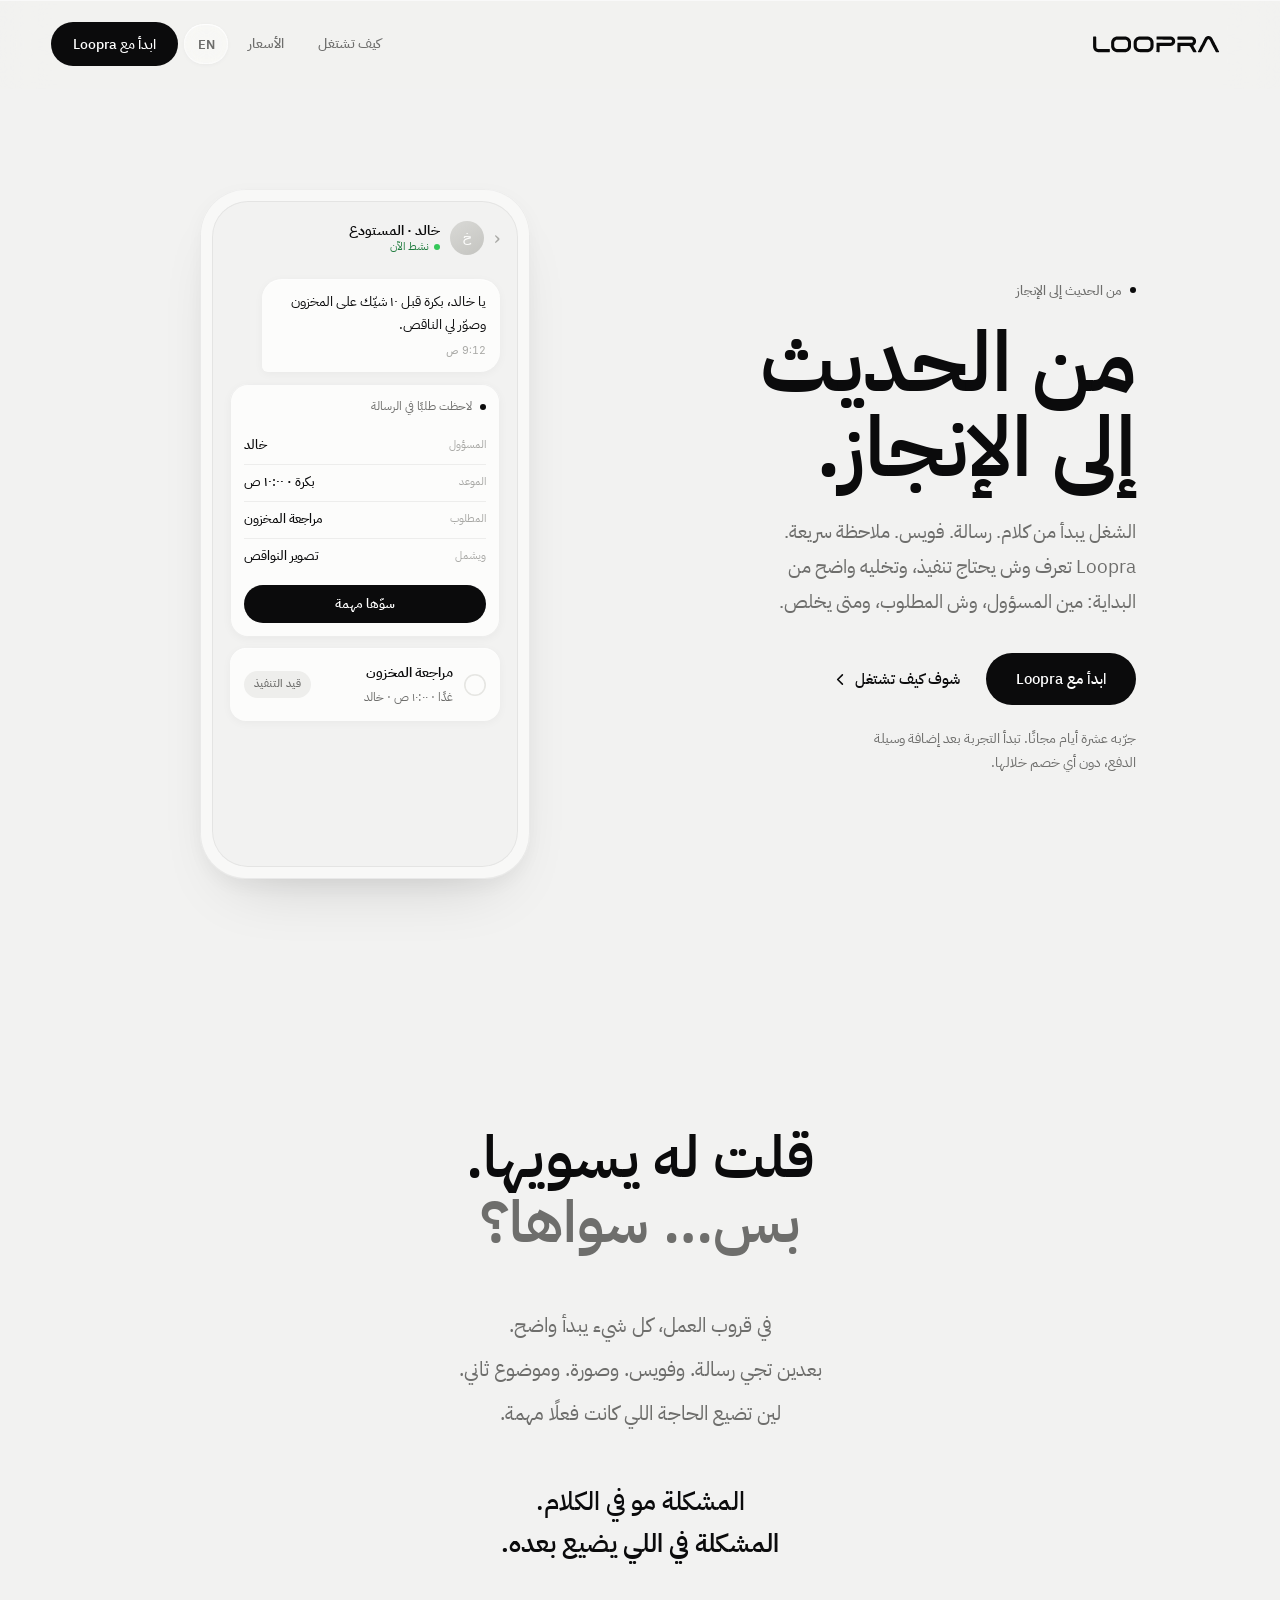
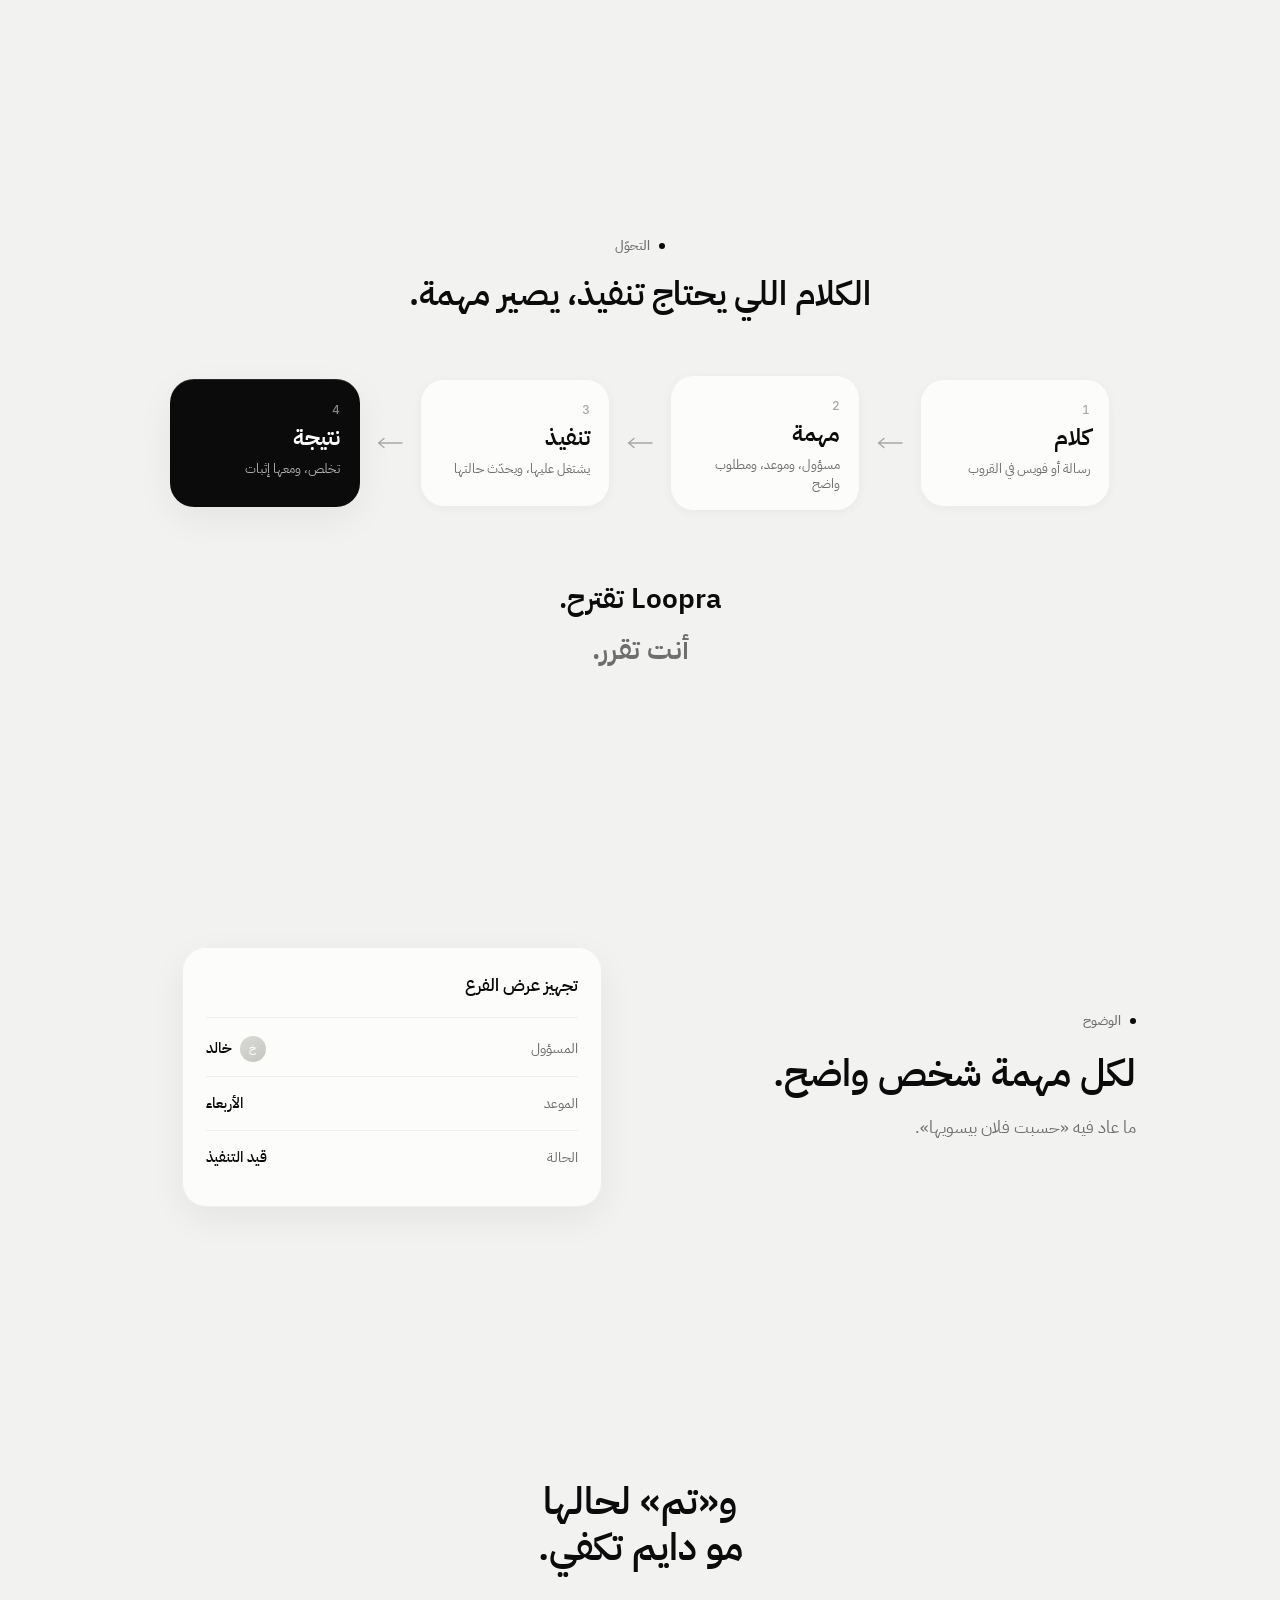
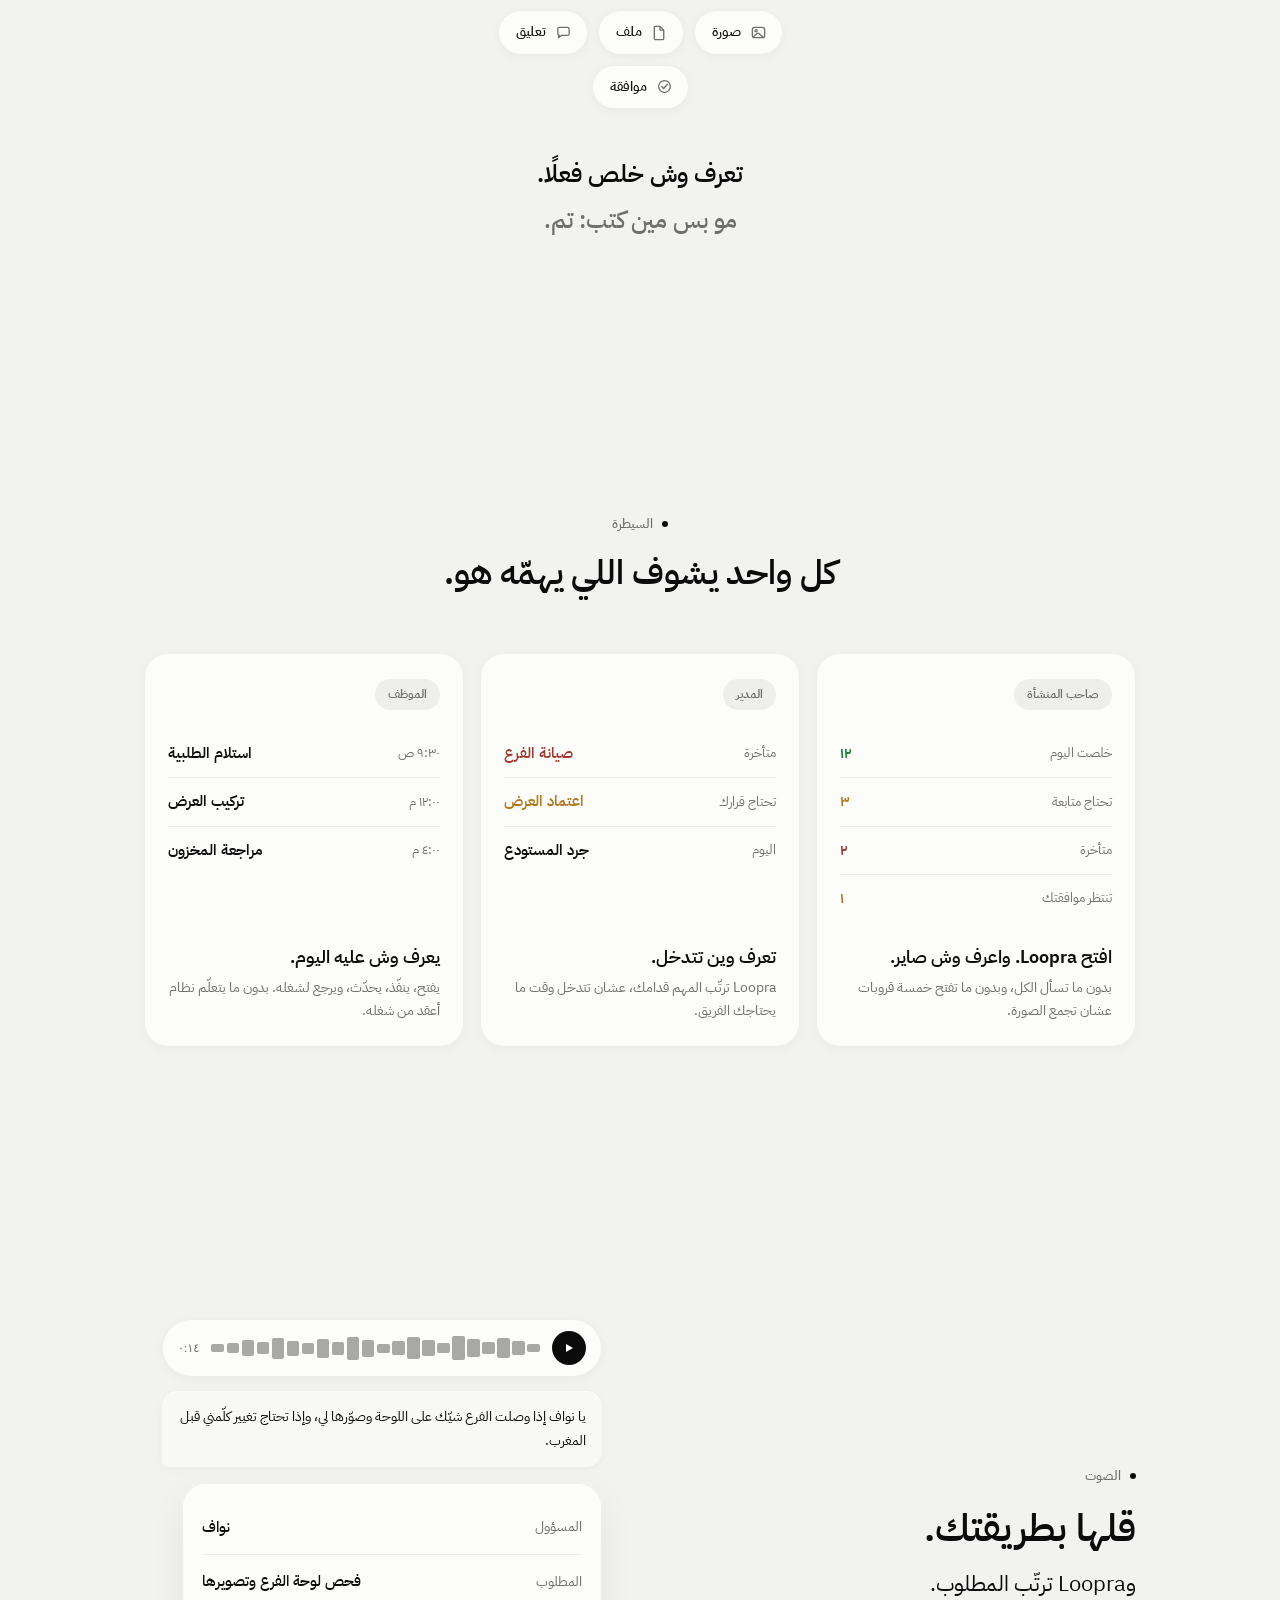
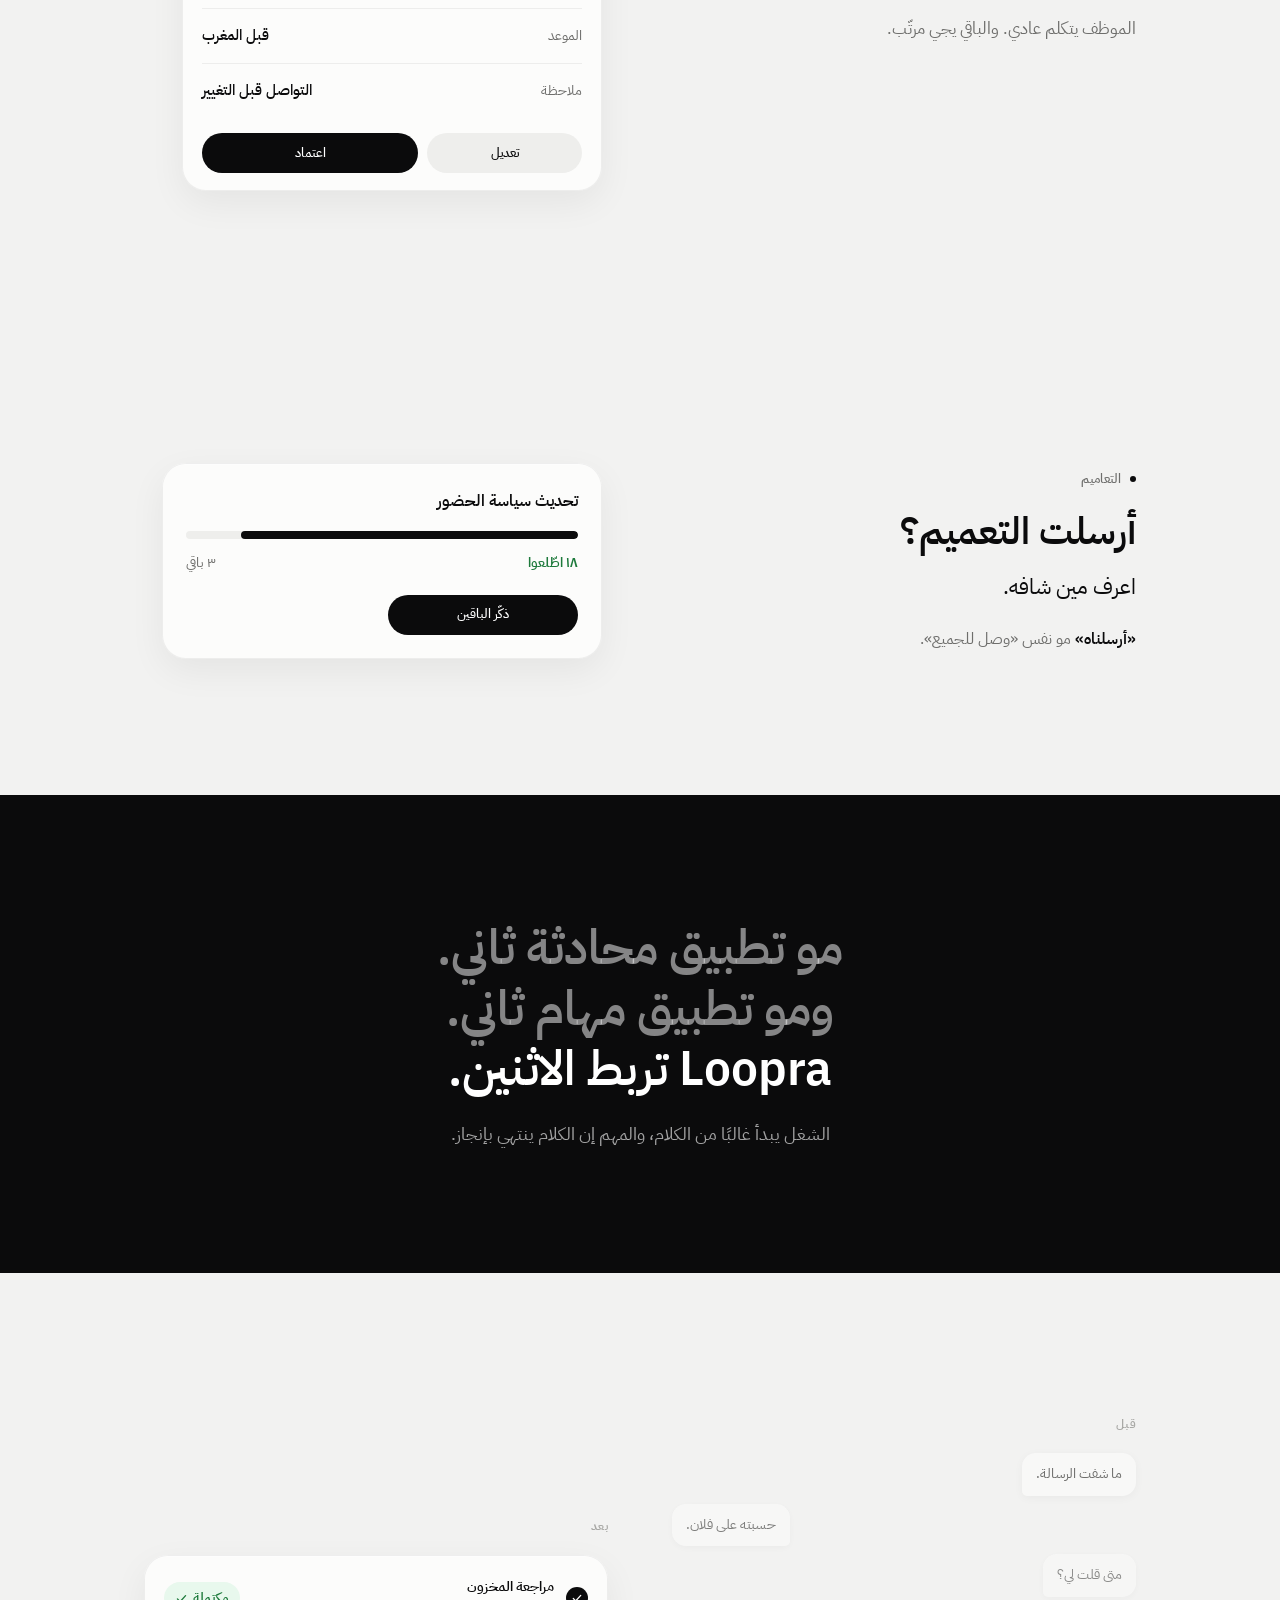
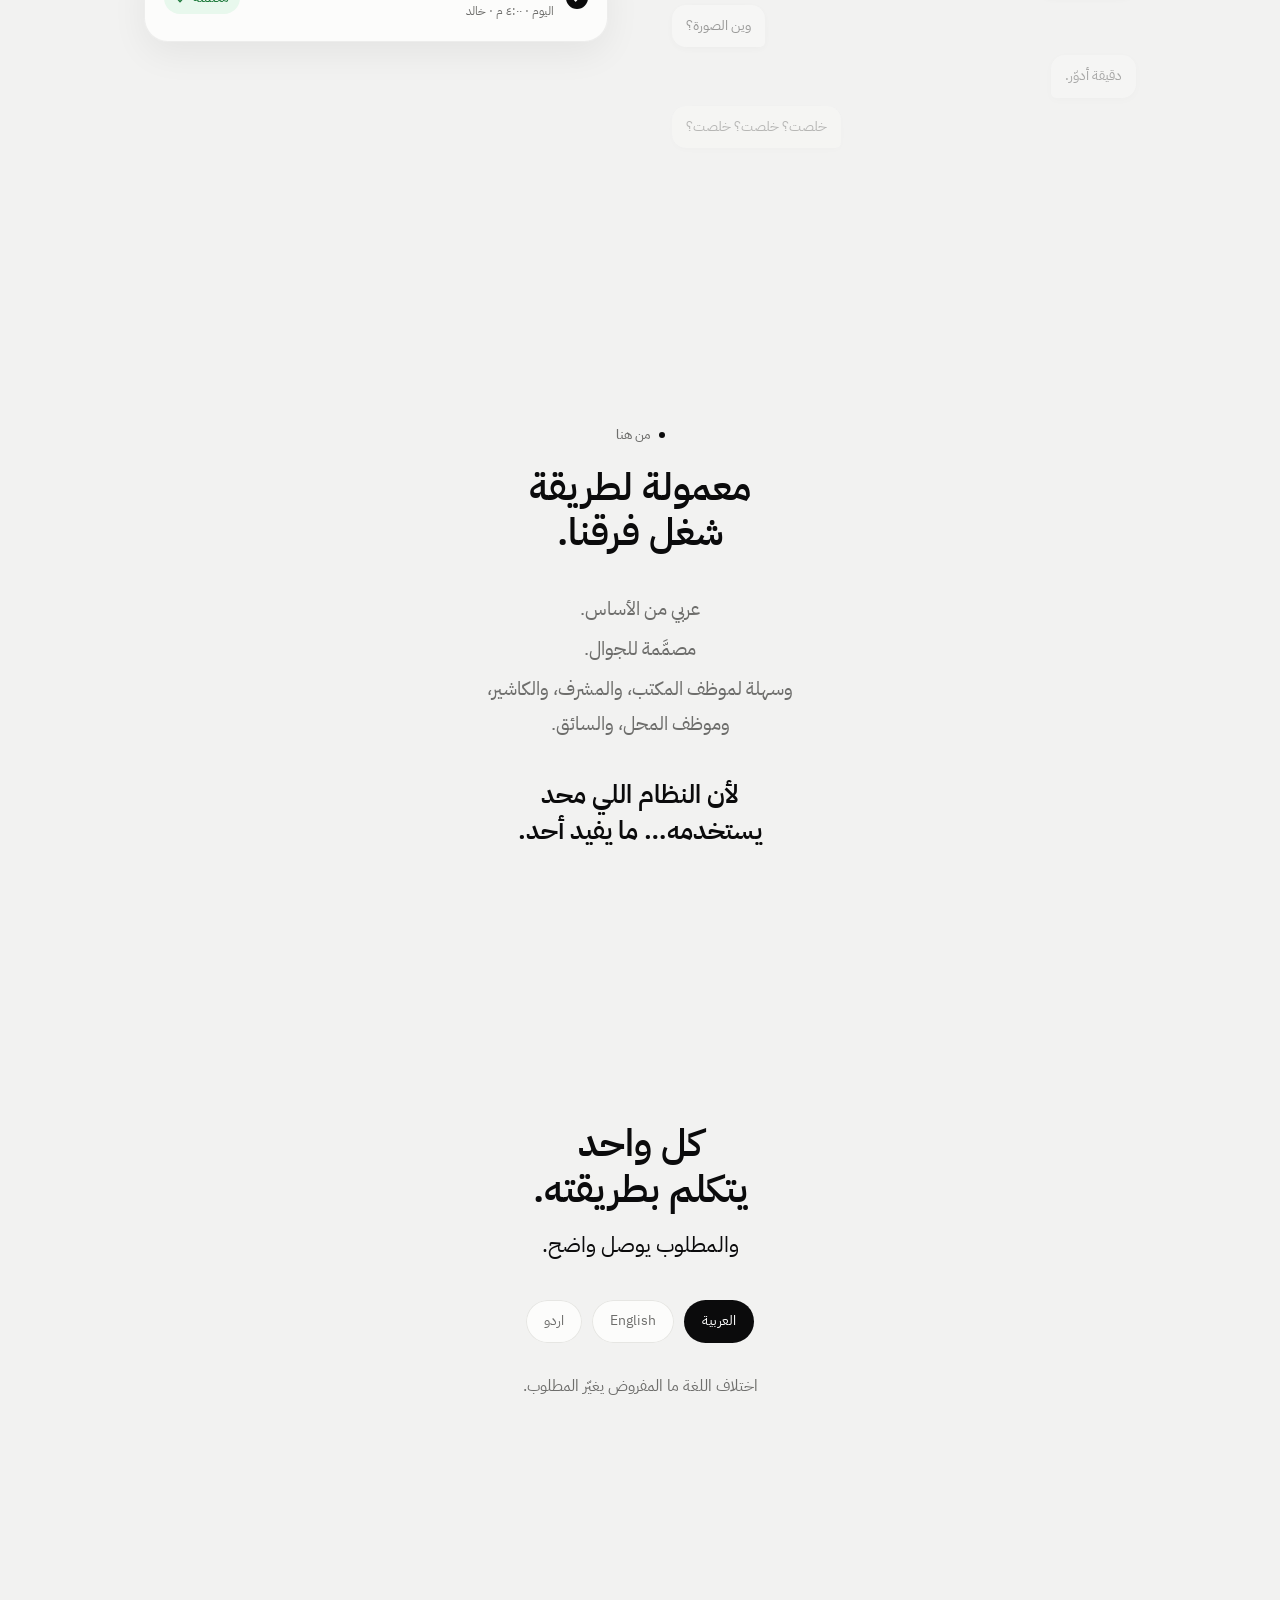
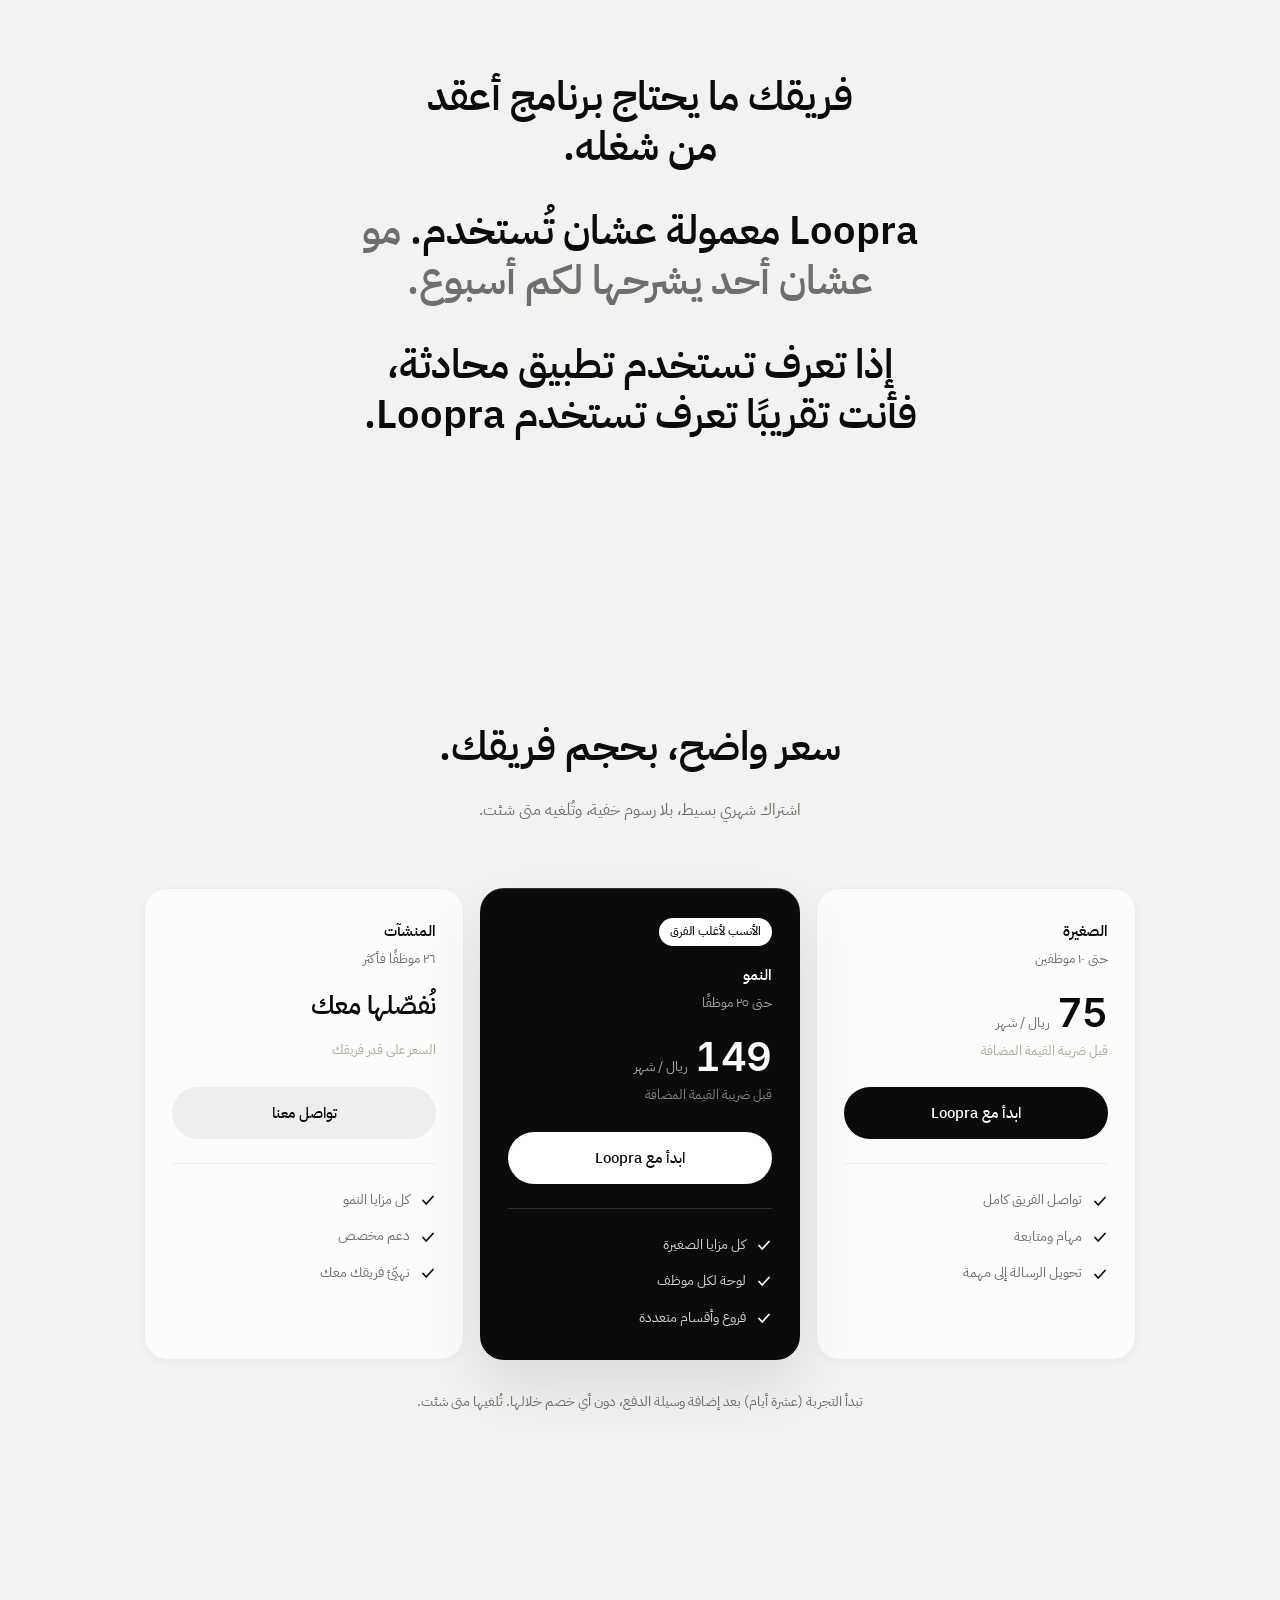
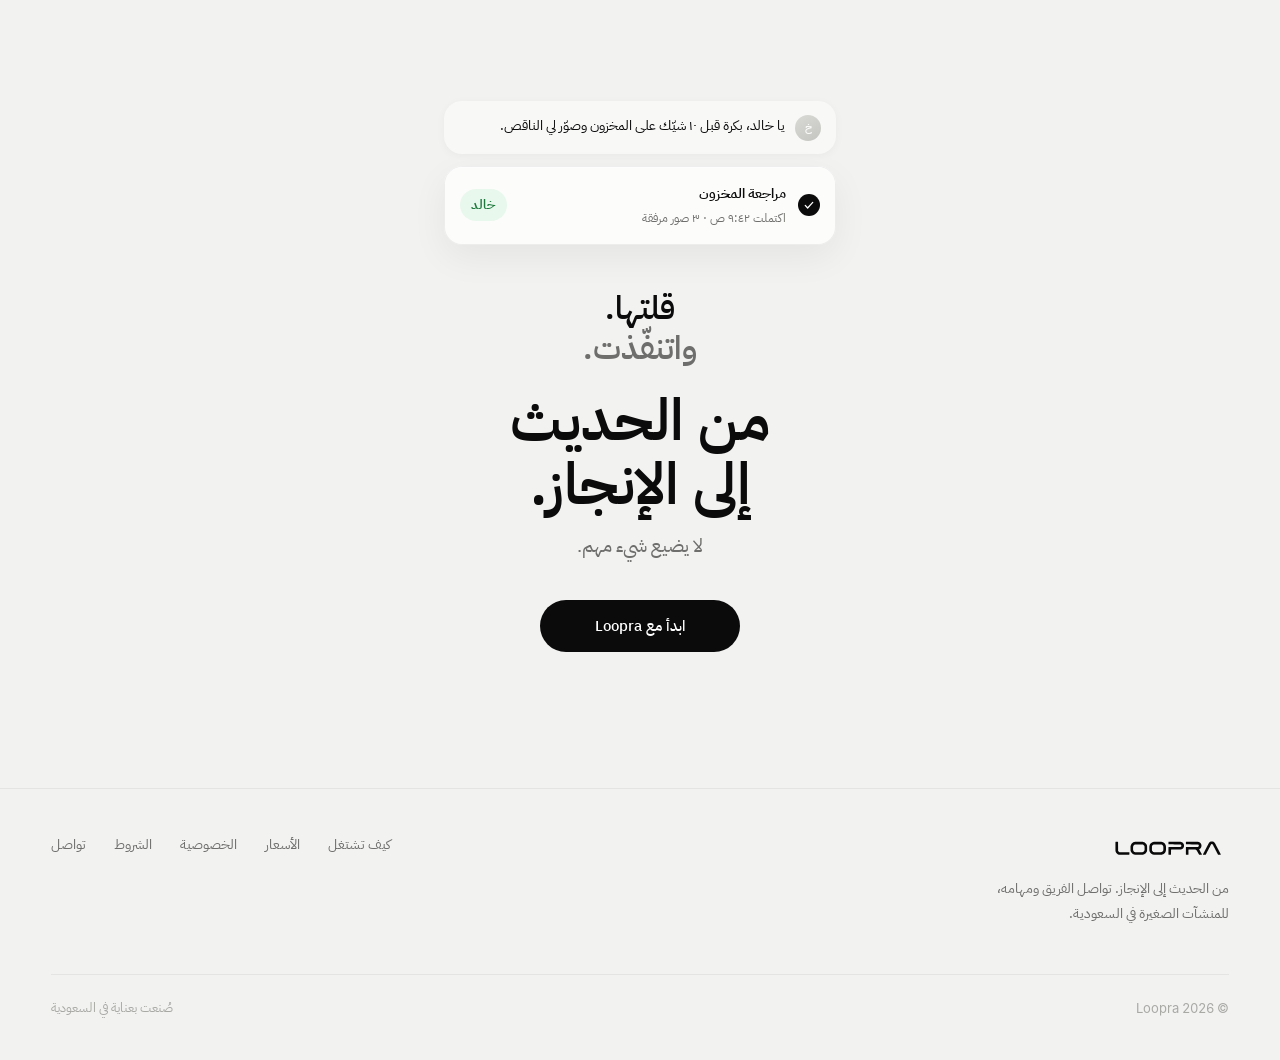
==== commit 0cf68401: "deploy: revert to monochrome (no color redesign)" ====
--- a/index.html
+++ b/index.html
@@ -1,2 +1,2 @@
-<!DOCTYPE html><!--ZB6CfqsfDiTCZXECc_809--><html lang="ar" dir="rtl"><head><meta charSet="utf-8"/><meta name="viewport" content="width=device-width, initial-scale=1"/><link rel="preload" as="image" href="/logos/loopra-wordmark-black.svg"/><link rel="preload" as="image" href="/logos/loopra-symbol-tight.svg"/><link rel="stylesheet" href="/_next/static/css/d9c9cb8211875399.css" data-precedence="next"/><link rel="preload" as="script" fetchPriority="low" href="/_next/static/chunks/webpack-4a462cecab786e93.js"/><script src="/_next/static/chunks/4bd1b696-c023c6e3521b1417.js" async=""></script><script src="/_next/static/chunks/255-d999a7d6833d3983.js" async=""></script><script src="/_next/static/chunks/main-app-c94aacf630f479fa.js" async=""></script><script src="/_next/static/chunks/app/page-cbe0df87aa115d07.js" async=""></script><link rel="preload" href="/fonts/IBMPlexSansArabic-SemiBold.ttf" as="font" type="font/ttf" crossorigin="anonymous"/><link rel="preload" href="/fonts/IBMPlexSansArabic-Regular.ttf" as="font" type="font/ttf" crossorigin="anonymous"/><meta name="theme-color" content="#F2F2F1"/><title>Loopra · من الحديث إلى الإنجاز</title><meta name="description" content="Loopra تربط تواصل فريقك بتنفيذه: الكلام اللي يحتاج تنفيذ يصير مهمة لها مسؤول وموعد. تطبيق التواصل والمهام للمنشآت الصغيرة في السعودية."/><meta name="application-name" content="Loopra"/><meta property="og:title" content="Loopra · من الحديث إلى الإنجاز"/><meta property="og:description" content="الكلام اللي يحتاج تنفيذ يصير مهمة لها مسؤول وموعد. تواصل ومهام للمنشآت الصغيرة في السعودية."/><meta property="og:url" content="https://loopra.dev/"/><meta property="og:site_name" content="Loopra"/><meta property="og:locale" content="ar_SA"/><meta property="og:image" content="https://loopra.dev/social/og.png"/><meta property="og:image:width" content="1200"/><meta property="og:image:height" content="630"/><meta property="og:image:alt" content="Loopra"/><meta property="og:type" content="website"/><meta name="twitter:card" content="summary_large_image"/><meta name="twitter:title" content="Loopra · من الحديث إلى الإنجاز"/><meta name="twitter:description" content="الكلام اللي يحتاج تنفيذ يصير مهمة لها مسؤول وموعد. تواصل ومهام للمنشآت الصغيرة في السعودية."/><meta name="twitter:image" content="https://loopra.dev/social/og.png"/><link rel="icon" href="/favicon-32.png" sizes="32x32" type="image/png"/><link rel="icon" href="/favicon-512.png" sizes="512x512" type="image/png"/><link rel="apple-touch-icon" href="/apple-touch-icon.png"/><script src="/_next/static/chunks/polyfills-42372ed130431b0a.js" noModule=""></script></head><body><div hidden=""><!--$--><!--/$--></div><div class="page-shell"><header class="site-header" data-scrolled="false"><div class="wrap"><a href="#top" class="brand-mark" aria-label="Loopra"><img class="brand-wordmark" src="/logos/loopra-wordmark-black.svg" alt="Loopra"/><img class="brand-symbol" src="/logos/loopra-symbol-tight.svg" alt="" aria-hidden="true"/></a><nav class="header-nav"><a class="nav-link" href="#how">كيف تشتغل</a><a class="nav-link" href="#pricing">الأسعار</a><button class="lang-toggle" aria-label="Switch to English">EN</button><button class="btn btn-primary header-cta">ابدأ مع Loopra</button></nav></div></header><main id="top"><section class="section hero"><div class="wrap hero-grid"><div class="hero-copy"><p class="eyebrow load-up">من الحديث إلى الإنجاز</p><h1 class="hero-h1 load-up d1" style="white-space:pre-line">من الحديث
-إلى الإنجاز.</h1><p class="hero-sub load-up d2">الشغل يبدأ من كلام. رسالة. فويس. ملاحظة سريعة. Loopra تعرف وش يحتاج تنفيذ، وتخليه واضح من البداية: مين المسؤول، وش المطلوب، ومتى يخلص.</p><div class="hero-actions load-up d3"><button class="btn btn-primary">ابدأ مع Loopra</button><a class="btn-ghost" href="#how">شوف كيف تشتغل<!-- --> <svg class="arw" width="15" height="15" viewBox="0 0 16 16" fill="none" aria-hidden="true"><path d="M10 3 5 8l5 5" stroke="currentColor" stroke-width="1.7" stroke-linecap="round" stroke-linejoin="round"></path></svg></a></div><p class="hero-note load-up d3">جرّبه عشرة أيام مجانًا. تبدأ التجربة بعد إضافة وسيلة الدفع، دون أي خصم خلالها.</p></div><div class="stage load-up d2" aria-hidden="true"><div class="phone"><div class="phone-screen"><div class="ps-top"><span class="ps-back">‹</span><span class="avatar">خ</span><span class="ps-id"><span class="ps-name">خالد · المستودع</span><span class="ps-status"><span class="dot"></span> <!-- -->نشط الآن</span></span></div><div class="ps-body"><div class="bubble ps-anim-1">يا خالد، بكرة قبل ١٠ شيّك على المخزون وصوّر لي الناقص.<span class="bubble-time en">9:12 ص</span></div><div class="detect-card ps-anim-3"><div class="detect-head"><span class="detect-dot"></span> <!-- -->لاحظت طلبًا في الرسالة</div><div class="detect-fields"><div class="detect-field"><span class="df-label">المسؤول</span><span class="df-value">خالد</span></div><div class="detect-field"><span class="df-label">الموعد</span><span class="df-value">بكرة · ١٠:٠٠ ص</span></div><div class="detect-field"><span class="df-label">المطلوب</span><span class="df-value">مراجعة المخزون</span></div><div class="detect-field"><span class="df-label">ويشمل</span><span class="df-value">تصوير النواقص</span></div></div><span class="convert-btn">سوّها مهمة</span></div><div class="scene-task ps-anim-4"><span class="task-check"></span><span class="task-main"><span class="task-title">مراجعة المخزون</span><span class="task-meta">غدًا · ١٠:٠٠ ص<!-- --> · <!-- -->خالد</span></span><span class="status-pill">قيد التنفيذ</span></div></div></div></div></div></div></section><section class="section problem"><div class="wrap"><div class="problem-inner reveal align-start"><p class="problem-hook">قلت له يسويها.</p><p class="problem-hook problem-hook-2">بس… سواها؟</p><div class="problem-lines"><p>في قروب العمل، كل شيء يبدأ واضح.</p><p>بعدين تجي رسالة. وفويس. وصورة. وموضوع ثاني.</p><p>لين تضيع الحاجة اللي كانت فعلًا مهمة.</p></div><p class="problem-punch">المشكلة مو في الكلام.</p><p class="problem-punch strong">المشكلة في اللي يضيع بعده.</p></div></div></section><section class="section transform" id="how"><div class="wrap"><p class="eyebrow reveal">التحوّل</p><h2 class="section-title reveal">الكلام اللي يحتاج تنفيذ، يصير مهمة.</h2><div class="flow reveal flow-start"><div class="flow-item"><div class="flow-step s0"><span class="flow-n en">1</span><span class="flow-label">كلام</span><span class="flow-note">رسالة أو فويس في القروب</span></div><svg class="flow-arrow" viewBox="0 0 28 12" fill="none" aria-hidden="true"><path d="M2 6h23M20 1.5 25.5 6 20 10.5" stroke="currentColor" stroke-width="1.4" stroke-linecap="round" stroke-linejoin="round"></path></svg></div><div class="flow-item"><div class="flow-step s1"><span class="flow-n en">2</span><span class="flow-label">مهمة</span><span class="flow-note">مسؤول، وموعد، ومطلوب واضح</span></div><svg class="flow-arrow" viewBox="0 0 28 12" fill="none" aria-hidden="true"><path d="M2 6h23M20 1.5 25.5 6 20 10.5" stroke="currentColor" stroke-width="1.4" stroke-linecap="round" stroke-linejoin="round"></path></svg></div><div class="flow-item"><div class="flow-step s2"><span class="flow-n en">3</span><span class="flow-label">تنفيذ</span><span class="flow-note">يشتغل عليها، ويحدّث حالتها</span></div><svg class="flow-arrow" viewBox="0 0 28 12" fill="none" aria-hidden="true"><path d="M2 6h23M20 1.5 25.5 6 20 10.5" stroke="currentColor" stroke-width="1.4" stroke-linecap="round" stroke-linejoin="round"></path></svg></div><div class="flow-item"><div class="flow-step s3"><span class="flow-n en">4</span><span class="flow-label">نتيجة</span><span class="flow-note">تخلص، ومعها إثبات</span></div></div></div><p class="trust reveal trust-start"><span class="trust-a">Loopra تقترح.</span><span class="trust-b">أنت تقرر.</span></p></div></section><section class="section acc"><div class="wrap acc-grid"><div class="acc-copy reveal"><p class="eyebrow">الوضوح</p><h2 class="feature-h">لكل مهمة شخص واضح.</h2><p class="feature-p">ما عاد فيه «حسبت فلان بيسويها».</p></div><div class="acc-visual reveal"><div class="field-card"><div class="field-card-title">تجهيز عرض الفرع</div><div class="field-rows"><div class="field-row"><span class="fr-label">المسؤول</span><span class="fr-value"><span class="avatar sm">خ</span>خالد</span></div><div class="field-row"><span class="fr-label">الموعد</span><span class="fr-value">الأربعاء</span></div><div class="field-row"><span class="fr-label">الحالة</span><span class="fr-value">قيد التنفيذ</span></div></div></div></div></div></section><section class="section completion"><div class="wrap completion-inner reveal align-end"><h2 class="feature-h">و«تم» لحالها مو دايم تكفي.</h2><div class="proof-chips"><span class="proof-chip"><span class="proof-ico" aria-hidden="true"><svg width="18" height="18" viewBox="0 0 18 18" fill="none" aria-hidden="true"><rect x="2.5" y="3.5" width="13" height="11" rx="2.4" stroke="currentColor" stroke-width="1.4"></rect><circle cx="6.4" cy="7.2" r="1.15" stroke="currentColor" stroke-width="1.3"></circle><path d="M4 13.2l3.4-3.1a1.5 1.5 0 0 1 2 0l4.1 3.6" stroke="currentColor" stroke-width="1.4" stroke-linecap="round" stroke-linejoin="round"></path></svg></span> <!-- -->صورة</span><span class="proof-chip"><span class="proof-ico" aria-hidden="true"><svg width="18" height="18" viewBox="0 0 18 18" fill="none" aria-hidden="true"><path d="M4.5 2.5h5l4 4v9a1 1 0 0 1-1 1h-8a1 1 0 0 1-1-1v-12a1 1 0 0 1 1-1Z" stroke="currentColor" stroke-width="1.4" stroke-linejoin="round"></path><path d="M9.5 2.6V6a.5.5 0 0 0 .5.5h3.4" stroke="currentColor" stroke-width="1.4" stroke-linejoin="round"></path></svg></span> <!-- -->ملف</span><span class="proof-chip"><span class="proof-ico" aria-hidden="true"><svg width="18" height="18" viewBox="0 0 18 18" fill="none" aria-hidden="true"><path d="M3 5.2A1.7 1.7 0 0 1 4.7 3.5h8.6A1.7 1.7 0 0 1 15 5.2v5A1.7 1.7 0 0 1 13.3 12H7l-3.2 2.5V12H4.7A1.7 1.7 0 0 1 3 10.2v-5Z" stroke="currentColor" stroke-width="1.4" stroke-linejoin="round"></path></svg></span> <!-- -->تعليق</span><span class="proof-chip"><span class="proof-ico" aria-hidden="true"><svg width="18" height="18" viewBox="0 0 18 18" fill="none" aria-hidden="true"><circle cx="9" cy="9" r="6.2" stroke="currentColor" stroke-width="1.4"></circle><path d="M6.2 9.2 8 11l3.9-4" stroke="currentColor" stroke-width="1.5" stroke-linecap="round" stroke-linejoin="round"></path></svg></span> <!-- -->موافقة</span></div><p class="completion-close"><span>تعرف وش خلص فعلًا.</span><span class="muted-strike">مو بس مين كتب: تم.</span></p></div></section><section class="section control"><div class="wrap"><p class="eyebrow center reveal">السيطرة</p><h2 class="section-title center reveal">كل واحد يشوف اللي يهمّه هو.</h2><div class="roles"><article class="role-panel reveal"><div class="role-tag">صاحب المنشأة</div><div class="role-rows"><div class="role-row t-ok"><span class="rr-label">خلصت اليوم</span><span class="rr-value"><span>٠</span></span></div><div class="role-row t-wait"><span class="rr-label">تحتاج متابعة</span><span class="rr-value"><span>٠</span></span></div><div class="role-row t-late"><span class="rr-label">متأخرة</span><span class="rr-value"><span>٠</span></span></div><div class="role-row t-wait"><span class="rr-label">تنتظر موافقتك</span><span class="rr-value"><span>٠</span></span></div></div><p class="role-headline">افتح Loopra. واعرف وش صاير.</p><p class="role-note">بدون ما تسأل الكل، وبدون ما تفتح خمسة قروبات عشان تجمع الصورة.</p></article><article class="role-panel reveal"><div class="role-tag">المدير</div><div class="role-rows"><div class="role-row t-late"><span class="rr-label">متأخرة</span><span class="rr-value"><span>صيانة الفرع</span></span></div><div class="role-row t-wait"><span class="rr-label">تحتاج قرارك</span><span class="rr-value"><span>اعتماد العرض</span></span></div><div class="role-row t-time"><span class="rr-label">اليوم</span><span class="rr-value"><span>جرد المستودع</span></span></div></div><p class="role-headline">تعرف وين تتدخل.</p><p class="role-note">Loopra ترتّب المهم قدامك، عشان تتدخل وقت ما يحتاجك الفريق.</p></article><article class="role-panel reveal"><div class="role-tag">الموظف</div><div class="role-rows"><div class="role-row t-time"><span class="rr-label">٩:٣٠ ص</span><span class="rr-value"><span>استلام الطلبية</span></span></div><div class="role-row t-time"><span class="rr-label">١٢:٠٠ م</span><span class="rr-value"><span>تركيب العرض</span></span></div><div class="role-row t-time"><span class="rr-label">٤:٠٠ م</span><span class="rr-value"><span>مراجعة المخزون</span></span></div></div><p class="role-headline">يعرف وش عليه اليوم.</p><p class="role-note">يفتح، ينفّذ، يحدّث، ويرجع لشغله. بدون ما يتعلّم نظام أعقد من شغله.</p></article></div></div></section><section class="section voice"><div class="wrap voice-grid"><div class="voice-copy reveal"><p class="eyebrow">الصوت</p><h2 class="feature-h">قلها بطريقتك.</h2><p class="feature-p big">وLoopra ترتّب المطلوب.</p><p class="feature-p">الموظف يتكلم عادي. والباقي يجي مرتّب.</p></div><div class="voice-visual reveal"><div class="voice-note"><span class="voice-play" aria-hidden="true"><svg width="14" height="14" viewBox="0 0 14 14" fill="none"><path d="M4 3l7 4-7 4V3Z" fill="currentColor"></path></svg></span><span class="wave" aria-hidden="true"><span style="height:8px;animation-delay:0s"></span><span style="height:14px;animation-delay:0.07s"></span><span style="height:20px;animation-delay:0.14s"></span><span style="height:12px;animation-delay:0.21000000000000002s"></span><span style="height:18px;animation-delay:0.28s"></span><span style="height:24px;animation-delay:0.35000000000000003s"></span><span style="height:10px;animation-delay:0.42000000000000004s"></span><span style="height:16px;animation-delay:0.49000000000000005s"></span><span style="height:22px;animation-delay:0.56s"></span><span style="height:14px;animation-delay:0.6300000000000001s"></span><span style="height:9px;animation-delay:0s"></span><span style="height:17px;animation-delay:0.07s"></span><span style="height:23px;animation-delay:0.14s"></span><span style="height:13px;animation-delay:0.21000000000000002s"></span><span style="height:19px;animation-delay:0.28s"></span><span style="height:11px;animation-delay:0.35000000000000003s"></span><span style="height:15px;animation-delay:0.42000000000000004s"></span><span style="height:21px;animation-delay:0.49000000000000005s"></span><span style="height:12px;animation-delay:0.56s"></span><span style="height:16px;animation-delay:0.6300000000000001s"></span><span style="height:10px;animation-delay:0s"></span><span style="height:8px;animation-delay:0.07s"></span></span><span class="voice-time en">٠:١٤</span></div><p class="voice-transcript">يا نواف إذا وصلت الفرع شيّك على اللوحة وصوّرها لي، وإذا تحتاج تغيير كلّمني قبل المغرب.</p><div class="field-card tight"><div class="field-rows"><div class="field-row"><span class="fr-label">المسؤول</span><span class="fr-value">نواف</span></div><div class="field-row"><span class="fr-label">المطلوب</span><span class="fr-value">فحص لوحة الفرع وتصويرها</span></div><div class="field-row"><span class="fr-label">الموعد</span><span class="fr-value">قبل المغرب</span></div><div class="field-row"><span class="fr-label">ملاحظة</span><span class="fr-value">التواصل قبل التغيير</span></div></div><div class="voice-actions"><span class="mini-btn mini-secondary">تعديل</span><span class="mini-btn mini-primary">اعتماد</span></div></div></div></div></section><section class="section announce"><div class="wrap announce-grid"><div class="announce-copy reveal"><p class="eyebrow">التعاميم</p><h2 class="feature-h">أرسلت التعميم؟</h2><p class="feature-p big">اعرف مين شافه.</p><p class="announce-close"><span class="an-strong">«أرسلناه»</span> <!-- -->مو نفس «وصل للجميع».</p></div><div class="announce-visual reveal"><div class="announce-card"><div class="ann-title">تحديث سياسة الحضور</div><div class="ann-meter" aria-hidden="true"><span style="--fill:86%"></span></div><div class="ann-stats"><span class="ann-seen">١٨ اطّلعوا</span><span class="ann-left">٣ باقي</span></div><span class="mini-btn mini-primary ann-btn">ذكّر الباقين</span></div></div></div></section><section class="band"><div class="wrap reveal"><p class="band-line"><span>مو تطبيق محادثة ثاني.</span><span>ومو تطبيق مهام ثاني.</span><span class="band-emph">Loopra تربط الاثنين.</span></p><p class="band-sub">الشغل يبدأ غالبًا من الكلام، والمهم إن الكلام ينتهي بإنجاز.</p></div></section><section class="section ba"><div class="wrap ba-grid"><div class="ba-before reveal"><span class="ba-label">قبل</span><div class="ba-noise"><span class="ba-msg" style="--i:0">ما شفت الرسالة.</span><span class="ba-msg" style="--i:1">حسبته على فلان.</span><span class="ba-msg" style="--i:2">متى قلت لي؟</span><span class="ba-msg" style="--i:3">وين الصورة؟</span><span class="ba-msg" style="--i:4">دقيقة أدوّر.</span><span class="ba-msg" style="--i:5">خلصت؟ خلصت؟ خلصت؟</span></div></div><div class="ba-after reveal"><span class="ba-label">بعد</span><div class="ba-task"><span class="task-check done"><svg width="16" height="16" viewBox="0 0 16 16" fill="none" aria-hidden="true"><path d="M3 8.5 6.2 12 13 4.5" stroke="currentColor" stroke-width="1.7" stroke-linecap="round" stroke-linejoin="round"></path></svg></span><span class="task-main"><span class="task-title">مراجعة المخزون</span><span class="task-meta">اليوم · ٤:٠٠ م<!-- --> · <!-- -->خالد</span></span><span class="ba-done">مكتملة<!-- --> <svg width="16" height="16" viewBox="0 0 16 16" fill="none" aria-hidden="true"><path d="M3 8.5 6.2 12 13 4.5" stroke="currentColor" stroke-width="1.7" stroke-linecap="round" stroke-linejoin="round"></path></svg></span></div></div></div></section><section class="section saudi"><div class="wrap saudi-inner reveal align-start"><p class="eyebrow">من هنا</p><h2 class="feature-h">معمولة لطريقة شغل فرقنا.</h2><div class="saudi-lines"><p>عربي من الأساس.</p><p>مصمَّمة للجوال.</p><p>وسهلة لموظف المكتب، والمشرف، والكاشير، وموظف المحل، والسائق.</p></div><p class="saudi-close">لأن النظام اللي محد يستخدمه… ما يفيد أحد.</p></div></section><section class="section langs"><div class="wrap langs-inner reveal"><h2 class="feature-h center">كل واحد يتكلم بطريقته.</h2><p class="feature-p center big">والمطلوب يوصل واضح.</p><div class="lang-chips"><span class="lang-chip on">العربية</span><span class="lang-chip">English</span><span class="lang-chip">اردو</span></div><p class="langs-close">اختلاف اللغة ما المفروض يغيّر المطلوب.</p></div></section><section class="section philosophy"><div class="wrap philosophy-inner reveal align-end"><p class="phi-line phi-lead">فريقك ما يحتاج برنامج أعقد من شغله.</p><p class="phi-line phi-mid"><span>Loopra معمولة عشان تُستخدم.</span> <span class="phi-dim">مو عشان أحد يشرحها لكم أسبوع.</span></p><p class="phi-line phi-close">إذا تعرف تستخدم تطبيق محادثة، فأنت تقريبًا تعرف تستخدم Loopra.</p></div></section><section class="section pricing-sec" id="pricing"><div class="wrap"><div class="pricing-head reveal"><h2>سعر واضح، بحجم فريقك.</h2><p>اشتراك شهري بسيط، بلا رسوم خفية، وتُلغيه متى شئت.</p></div><div class="plans reveal"><div class="plan"><div class="plan-name">الصغيرة</div><div class="plan-for">حتى ١٠ موظفين</div><div class="plan-price"><span class="plan-amount en">75</span><span class="plan-unit">ريال / شهر</span></div><div class="plan-vat">قبل ضريبة القيمة المضافة</div><button class="btn btn-block plan-cta btn-primary">ابدأ مع Loopra</button><div class="plan-line"></div><ul class="plan-feats"><li><svg width="16" height="16" viewBox="0 0 16 16" fill="none" aria-hidden="true"><path d="M3 8.5 6.2 12 13 4.5" stroke="currentColor" stroke-width="1.7" stroke-linecap="round" stroke-linejoin="round"></path></svg> <!-- -->تواصل الفريق كامل</li><li><svg width="16" height="16" viewBox="0 0 16 16" fill="none" aria-hidden="true"><path d="M3 8.5 6.2 12 13 4.5" stroke="currentColor" stroke-width="1.7" stroke-linecap="round" stroke-linejoin="round"></path></svg> <!-- -->مهام ومتابعة</li><li><svg width="16" height="16" viewBox="0 0 16 16" fill="none" aria-hidden="true"><path d="M3 8.5 6.2 12 13 4.5" stroke="currentColor" stroke-width="1.7" stroke-linecap="round" stroke-linejoin="round"></path></svg> <!-- -->تحويل الرسالة إلى مهمة</li></ul></div><div class="plan featured"><span class="plan-badge">الأنسب لأغلب الفرق</span><div class="plan-name">النمو</div><div class="plan-for">حتى ٢٥ موظفًا</div><div class="plan-price"><span class="plan-amount en">149</span><span class="plan-unit">ريال / شهر</span></div><div class="plan-vat">قبل ضريبة القيمة المضافة</div><button class="btn btn-block plan-cta btn-primary">ابدأ مع Loopra</button><div class="plan-line"></div><ul class="plan-feats"><li><svg width="16" height="16" viewBox="0 0 16 16" fill="none" aria-hidden="true"><path d="M3 8.5 6.2 12 13 4.5" stroke="currentColor" stroke-width="1.7" stroke-linecap="round" stroke-linejoin="round"></path></svg> <!-- -->كل مزايا الصغيرة</li><li><svg width="16" height="16" viewBox="0 0 16 16" fill="none" aria-hidden="true"><path d="M3 8.5 6.2 12 13 4.5" stroke="currentColor" stroke-width="1.7" stroke-linecap="round" stroke-linejoin="round"></path></svg> <!-- -->لوحة لكل موظف</li><li><svg width="16" height="16" viewBox="0 0 16 16" fill="none" aria-hidden="true"><path d="M3 8.5 6.2 12 13 4.5" stroke="currentColor" stroke-width="1.7" stroke-linecap="round" stroke-linejoin="round"></path></svg> <!-- -->فروع وأقسام متعددة</li></ul></div><div class="plan"><div class="plan-name">المنشآت</div><div class="plan-for">٢٦ موظفًا فأكثر</div><div class="plan-price"><span class="plan-amount plan-amount-sm">نُفصّلها معك</span></div><div class="plan-vat">السعر على قدر فريقك</div><button class="btn btn-block plan-cta btn-secondary">تواصل معنا</button><div class="plan-line"></div><ul class="plan-feats"><li><svg width="16" height="16" viewBox="0 0 16 16" fill="none" aria-hidden="true"><path d="M3 8.5 6.2 12 13 4.5" stroke="currentColor" stroke-width="1.7" stroke-linecap="round" stroke-linejoin="round"></path></svg> <!-- -->كل مزايا النمو</li><li><svg width="16" height="16" viewBox="0 0 16 16" fill="none" aria-hidden="true"><path d="M3 8.5 6.2 12 13 4.5" stroke="currentColor" stroke-width="1.7" stroke-linecap="round" stroke-linejoin="round"></path></svg> <!-- -->دعم مخصص</li><li><svg width="16" height="16" viewBox="0 0 16 16" fill="none" aria-hidden="true"><path d="M3 8.5 6.2 12 13 4.5" stroke="currentColor" stroke-width="1.7" stroke-linecap="round" stroke-linejoin="round"></path></svg> <!-- -->نهيّئ فريقك معك</li></ul></div></div><p class="trial-note reveal">تبدأ التجربة (عشرة أيام) بعد إضافة وسيلة الدفع، دون أي خصم خلالها. تُلغيها متى شئت.</p></div></section><section class="section final"><div class="wrap final-inner reveal"><div class="final-scene"><div class="final-msg"><span class="avatar sm">خ</span><span>يا خالد، بكرة قبل ١٠ شيّك على المخزون وصوّر لي الناقص.</span></div><div class="final-task"><span class="task-check done"><svg width="16" height="16" viewBox="0 0 16 16" fill="none" aria-hidden="true"><path d="M3 8.5 6.2 12 13 4.5" stroke="currentColor" stroke-width="1.7" stroke-linecap="round" stroke-linejoin="round"></path></svg></span><span class="task-main"><span class="task-title">مراجعة المخزون</span><span class="task-meta">اكتملت ٩:٤٢ ص<!-- --> · <!-- -->٣ صور مرفقة</span></span><span class="ba-done">خالد</span></div></div><p class="final-seal"><span>قلتها.</span><span class="final-seal-2">واتنفّذت.</span></p><h2 class="final-master">من الحديث إلى الإنجاز.</h2><p class="final-master-sub">لا يضيع شيء مهم.</p><button class="btn btn-primary final-cta">ابدأ مع Loopra</button></div></section><footer class="site-footer"><div class="wrap"><div class="footer-grid"><div><img class="footer-logo" src="/logos/loopra-wordmark-black.svg" alt="Loopra"/><p class="footer-tag">من الحديث إلى الإنجاز. تواصل الفريق ومهامه، للمنشآت الصغيرة في السعودية.</p></div><nav class="footer-links"><a href="#how">كيف تشتغل</a><a href="#pricing">الأسعار</a><a href="/privacy">الخصوصية</a><a href="/terms">الشروط</a><a href="mailto:founder@loopra.dev">تواصل</a></nav></div><div class="footer-bottom"><span class="en">© 2026 Loopra</span><span>صُنعت بعناية في السعودية</span></div></div></footer></main></div><!--$--><!--/$--><script src="/_next/static/chunks/webpack-4a462cecab786e93.js" id="_R_" async=""></script><script>(self.__next_f=self.__next_f||[]).push([0])</script><script>self.__next_f.push([1,"1:\"$Sreact.fragment\"\n2:I[9766,[],\"\"]\n3:I[8924,[],\"\"]\n4:I[1789,[\"974\",\"static/chunks/app/page-cbe0df87aa115d07.js\"],\"LangProvider\"]\n5:I[7528,[\"974\",\"static/chunks/app/page-cbe0df87aa115d07.js\"],\"RequestFormProvider\"]\n6:I[5463,[\"974\",\"static/chunks/app/page-cbe0df87aa115d07.js\"],\"default\"]\n7:I[4431,[],\"OutletBoundary\"]\n9:I[5278,[],\"AsyncMetadataOutlet\"]\nb:I[4431,[],\"ViewportBoundary\"]\nd:I[4431,[],\"MetadataBoundary\"]\ne:\"$Sreact.suspense\"\n10:I[7150,[],\"\"]\n:HL[\"/_next/static/css/d9c9cb8211875399.css\",\"style\"]\n"])</script><script>self.__next_f.push([1,"0:{\"P\":null,\"b\":\"ZB6CfqsfDiTCZXECc_809\",\"p\":\"\",\"c\":[\"\",\"\"],\"i\":false,\"f\":[[[\"\",{\"children\":[\"__PAGE__\",{}]},\"$undefined\",\"$undefined\",true],[\"\",[\"$\",\"$1\",\"c\",{\"children\":[[[\"$\",\"link\",\"0\",{\"rel\":\"stylesheet\",\"href\":\"/_next/static/css/d9c9cb8211875399.css\",\"precedence\":\"next\",\"crossOrigin\":\"$undefined\",\"nonce\":\"$undefined\"}]],[\"$\",\"html\",null,{\"lang\":\"ar\",\"dir\":\"rtl\",\"children\":[[\"$\",\"head\",null,{\"children\":[[\"$\",\"link\",null,{\"rel\":\"preload\",\"href\":\"/fonts/IBMPlexSansArabic-SemiBold.ttf\",\"as\":\"font\",\"type\":\"font/ttf\",\"crossOrigin\":\"anonymous\"}],[\"$\",\"link\",null,{\"rel\":\"preload\",\"href\":\"/fonts/IBMPlexSansArabic-Regular.ttf\",\"as\":\"font\",\"type\":\"font/ttf\",\"crossOrigin\":\"anonymous\"}]]}],[\"$\",\"body\",null,{\"children\":[\"$\",\"$L2\",null,{\"parallelRouterKey\":\"children\",\"error\":\"$undefined\",\"errorStyles\":\"$undefined\",\"errorScripts\":\"$undefined\",\"template\":[\"$\",\"$L3\",null,{}],\"templateStyles\":\"$undefined\",\"templateScripts\":\"$undefined\",\"notFound\":[[[\"$\",\"title\",null,{\"children\":\"404: This page could not be found.\"}],[\"$\",\"div\",null,{\"style\":{\"fontFamily\":\"system-ui,\\\"Segoe UI\\\",Roboto,Helvetica,Arial,sans-serif,\\\"Apple Color Emoji\\\",\\\"Segoe UI Emoji\\\"\",\"height\":\"100vh\",\"textAlign\":\"center\",\"display\":\"flex\",\"flexDirection\":\"column\",\"alignItems\":\"center\",\"justifyContent\":\"center\"},\"children\":[\"$\",\"div\",null,{\"children\":[[\"$\",\"style\",null,{\"dangerouslySetInnerHTML\":{\"__html\":\"body{color:#000;background:#fff;margin:0}.next-error-h1{border-right:1px solid rgba(0,0,0,.3)}@media (prefers-color-scheme:dark){body{color:#fff;background:#000}.next-error-h1{border-right:1px solid rgba(255,255,255,.3)}}\"}}],[\"$\",\"h1\",null,{\"className\":\"next-error-h1\",\"style\":{\"display\":\"inline-block\",\"margin\":\"0 20px 0 0\",\"padding\":\"0 23px 0 0\",\"fontSize\":24,\"fontWeight\":500,\"verticalAlign\":\"top\",\"lineHeight\":\"49px\"},\"children\":404}],[\"$\",\"div\",null,{\"style\":{\"display\":\"inline-block\"},\"children\":[\"$\",\"h2\",null,{\"style\":{\"fontSize\":14,\"fontWeight\":400,\"lineHeight\":\"49px\",\"margin\":0},\"children\":\"This page could not be found.\"}]}]]}]}]],[]],\"forbidden\":\"$undefined\",\"unauthorized\":\"$undefined\"}]}]]}]]}],{\"children\":[\"__PAGE__\",[\"$\",\"$1\",\"c\",{\"children\":[[\"$\",\"$L4\",null,{\"children\":[\"$\",\"$L5\",null,{\"children\":[\"$\",\"$L6\",null,{}]}]}],null,[\"$\",\"$L7\",null,{\"children\":[\"$L8\",[\"$\",\"$L9\",null,{\"promise\":\"$@a\"}]]}]]}],{},null,false]},null,false],[\"$\",\"$1\",\"h\",{\"children\":[null,[[\"$\",\"$Lb\",null,{\"children\":\"$Lc\"}],null],[\"$\",\"$Ld\",null,{\"children\":[\"$\",\"div\",null,{\"hidden\":true,\"children\":[\"$\",\"$e\",null,{\"fallback\":null,\"children\":\"$Lf\"}]}]}]]}],false]],\"m\":\"$undefined\",\"G\":[\"$10\",[]],\"s\":false,\"S\":true}\n"])</script><script>self.__next_f.push([1,"c:[[\"$\",\"meta\",\"0\",{\"charSet\":\"utf-8\"}],[\"$\",\"meta\",\"1\",{\"name\":\"viewport\",\"content\":\"width=device-width, initial-scale=1\"}],[\"$\",\"meta\",\"2\",{\"name\":\"theme-color\",\"content\":\"#F2F2F1\"}]]\n8:null\n"])</script><script>self.__next_f.push([1,"11:I[622,[],\"IconMark\"]\n"])</script><script>self.__next_f.push([1,"a:{\"metadata\":[[\"$\",\"title\",\"0\",{\"children\":\"Loopra · من الحديث إلى الإنجاز\"}],[\"$\",\"meta\",\"1\",{\"name\":\"description\",\"content\":\"Loopra تربط تواصل فريقك بتنفيذه: الكلام اللي يحتاج تنفيذ يصير مهمة لها مسؤول وموعد. تطبيق التواصل والمهام للمنشآت الصغيرة في السعودية.\"}],[\"$\",\"meta\",\"2\",{\"name\":\"application-name\",\"content\":\"Loopra\"}],[\"$\",\"meta\",\"3\",{\"property\":\"og:title\",\"content\":\"Loopra · من الحديث إلى الإنجاز\"}],[\"$\",\"meta\",\"4\",{\"property\":\"og:description\",\"content\":\"الكلام اللي يحتاج تنفيذ يصير مهمة لها مسؤول وموعد. تواصل ومهام للمنشآت الصغيرة في السعودية.\"}],[\"$\",\"meta\",\"5\",{\"property\":\"og:url\",\"content\":\"https://loopra.dev/\"}],[\"$\",\"meta\",\"6\",{\"property\":\"og:site_name\",\"content\":\"Loopra\"}],[\"$\",\"meta\",\"7\",{\"property\":\"og:locale\",\"content\":\"ar_SA\"}],[\"$\",\"meta\",\"8\",{\"property\":\"og:image\",\"content\":\"https://loopra.dev/social/og.png\"}],[\"$\",\"meta\",\"9\",{\"property\":\"og:image:width\",\"content\":\"1200\"}],[\"$\",\"meta\",\"10\",{\"property\":\"og:image:height\",\"content\":\"630\"}],[\"$\",\"meta\",\"11\",{\"property\":\"og:image:alt\",\"content\":\"Loopra\"}],[\"$\",\"meta\",\"12\",{\"property\":\"og:type\",\"content\":\"website\"}],[\"$\",\"meta\",\"13\",{\"name\":\"twitter:card\",\"content\":\"summary_large_image\"}],[\"$\",\"meta\",\"14\",{\"name\":\"twitter:title\",\"content\":\"Loopra · من الحديث إلى الإنجاز\"}],[\"$\",\"meta\",\"15\",{\"name\":\"twitter:description\",\"content\":\"الكلام اللي يحتاج تنفيذ يصير مهمة لها مسؤول وموعد. تواصل ومهام للمنشآت الصغيرة في السعودية.\"}],[\"$\",\"meta\",\"16\",{\"name\":\"twitter:image\",\"content\":\"https://loopra.dev/social/og.png\"}],[\"$\",\"link\",\"17\",{\"rel\":\"icon\",\"href\":\"/favicon-32.png\",\"sizes\":\"32x32\",\"type\":\"image/png\"}],[\"$\",\"link\",\"18\",{\"rel\":\"icon\",\"href\":\"/favicon-512.png\",\"sizes\":\"512x512\",\"type\":\"image/png\"}],[\"$\",\"link\",\"19\",{\"rel\":\"apple-touch-icon\",\"href\":\"/apple-touch-icon.png\"}],[\"$\",\"$L11\",\"20\",{}]],\"error\":null,\"digest\":\"$undefined\"}\n"])</script><script>self.__next_f.push([1,"f:\"$a:metadata\"\n"])</script></body></html>+<!DOCTYPE html><!--hfNRiiSPsafuekPtW6oX1--><html lang="ar" dir="rtl"><head><meta charSet="utf-8"/><meta name="viewport" content="width=device-width, initial-scale=1"/><link rel="preload" as="image" href="/logos/loopra-wordmark-black.svg"/><link rel="preload" as="image" href="/logos/loopra-symbol-tight.svg"/><link rel="stylesheet" href="/_next/static/css/6b0808b79be10da7.css" data-precedence="next"/><link rel="preload" as="script" fetchPriority="low" href="/_next/static/chunks/webpack-4a462cecab786e93.js"/><script src="/_next/static/chunks/4bd1b696-c023c6e3521b1417.js" async=""></script><script src="/_next/static/chunks/255-d999a7d6833d3983.js" async=""></script><script src="/_next/static/chunks/main-app-c94aacf630f479fa.js" async=""></script><script src="/_next/static/chunks/app/page-dea06449f1e139f1.js" async=""></script><link rel="preload" href="/fonts/IBMPlexSansArabic-SemiBold.ttf" as="font" type="font/ttf" crossorigin="anonymous"/><link rel="preload" href="/fonts/IBMPlexSansArabic-Regular.ttf" as="font" type="font/ttf" crossorigin="anonymous"/><meta name="theme-color" content="#F2F2F1"/><title>Loopra · من الحديث إلى الإنجاز</title><meta name="description" content="Loopra تربط تواصل فريقك بتنفيذه: الكلام اللي يحتاج تنفيذ يصير مهمة لها مسؤول وموعد. تطبيق التواصل والمهام للمنشآت الصغيرة في السعودية."/><meta name="application-name" content="Loopra"/><meta property="og:title" content="Loopra · من الحديث إلى الإنجاز"/><meta property="og:description" content="الكلام اللي يحتاج تنفيذ يصير مهمة لها مسؤول وموعد. تواصل ومهام للمنشآت الصغيرة في السعودية."/><meta property="og:url" content="https://loopra.dev/"/><meta property="og:site_name" content="Loopra"/><meta property="og:locale" content="ar_SA"/><meta property="og:image" content="https://loopra.dev/social/og.png"/><meta property="og:image:width" content="1200"/><meta property="og:image:height" content="630"/><meta property="og:image:alt" content="Loopra"/><meta property="og:type" content="website"/><meta name="twitter:card" content="summary_large_image"/><meta name="twitter:title" content="Loopra · من الحديث إلى الإنجاز"/><meta name="twitter:description" content="الكلام اللي يحتاج تنفيذ يصير مهمة لها مسؤول وموعد. تواصل ومهام للمنشآت الصغيرة في السعودية."/><meta name="twitter:image" content="https://loopra.dev/social/og.png"/><link rel="icon" href="/favicon-32.png" sizes="32x32" type="image/png"/><link rel="icon" href="/favicon-512.png" sizes="512x512" type="image/png"/><link rel="apple-touch-icon" href="/apple-touch-icon.png"/><script src="/_next/static/chunks/polyfills-42372ed130431b0a.js" noModule=""></script></head><body><div hidden=""><!--$--><!--/$--></div><div class="page-shell"><header class="site-header" data-scrolled="false"><div class="wrap"><a href="#top" class="brand-mark" aria-label="Loopra"><img class="brand-wordmark" src="/logos/loopra-wordmark-black.svg" alt="Loopra"/><img class="brand-symbol" src="/logos/loopra-symbol-tight.svg" alt="" aria-hidden="true"/></a><nav class="header-nav"><a class="nav-link" href="#how">كيف تشتغل</a><a class="nav-link" href="#pricing">الأسعار</a><button class="lang-toggle" aria-label="Switch to English">EN</button><button class="btn btn-primary header-cta">ابدأ مع Loopra</button></nav></div></header><main id="top"><section class="section hero"><div class="wrap hero-grid"><div class="hero-copy"><p class="eyebrow load-up">من الحديث إلى الإنجاز</p><h1 class="hero-h1 load-up d1" style="white-space:pre-line">من الحديث
+إلى الإنجاز.</h1><p class="hero-sub load-up d2">الشغل يبدأ من كلام. رسالة. فويس. ملاحظة سريعة. Loopra تعرف وش يحتاج تنفيذ، وتخليه واضح من البداية: مين المسؤول، وش المطلوب، ومتى يخلص.</p><div class="hero-actions load-up d3"><button class="btn btn-primary">ابدأ مع Loopra</button><a class="btn-ghost" href="#how">شوف كيف تشتغل<!-- --> <svg class="arw" width="15" height="15" viewBox="0 0 16 16" fill="none" aria-hidden="true"><path d="M10 3 5 8l5 5" stroke="currentColor" stroke-width="1.7" stroke-linecap="round" stroke-linejoin="round"></path></svg></a></div><p class="hero-note load-up d3">جرّبه عشرة أيام مجانًا. تبدأ التجربة بعد إضافة وسيلة الدفع، دون أي خصم خلالها.</p></div><div class="stage load-up d2" aria-hidden="true"><div class="phone"><div class="phone-screen"><div class="ps-top"><span class="ps-back">‹</span><span class="avatar">خ</span><span class="ps-id"><span class="ps-name">خالد · المستودع</span><span class="ps-status"><span class="dot"></span> <!-- -->نشط الآن</span></span></div><div class="ps-body"><div class="bubble ps-anim-1">يا خالد، بكرة قبل ١٠ شيّك على المخزون وصوّر لي الناقص.<span class="bubble-time en">9:12 ص</span></div><div class="detect-card ps-anim-3"><div class="detect-head"><span class="detect-dot"></span> <!-- -->لاحظت طلبًا في الرسالة</div><div class="detect-fields"><div class="detect-field"><span class="df-label">المسؤول</span><span class="df-value">خالد</span></div><div class="detect-field"><span class="df-label">الموعد</span><span class="df-value">بكرة · ١٠:٠٠ ص</span></div><div class="detect-field"><span class="df-label">المطلوب</span><span class="df-value">مراجعة المخزون</span></div><div class="detect-field"><span class="df-label">ويشمل</span><span class="df-value">تصوير النواقص</span></div></div><span class="convert-btn">سوّها مهمة</span></div><div class="scene-task ps-anim-4"><span class="task-check"></span><span class="task-main"><span class="task-title">مراجعة المخزون</span><span class="task-meta">غدًا · ١٠:٠٠ ص<!-- --> · <!-- -->خالد</span></span><span class="status-pill">قيد التنفيذ</span></div></div></div></div></div></div></section><section class="section problem"><div class="wrap"><div class="problem-inner reveal"><p class="problem-hook">قلت له يسويها.</p><p class="problem-hook problem-hook-2">بس… سواها؟</p><div class="problem-lines"><p>في قروب العمل، كل شيء يبدأ واضح.</p><p>بعدين تجي رسالة. وفويس. وصورة. وموضوع ثاني.</p><p>لين تضيع الحاجة اللي كانت فعلًا مهمة.</p></div><p class="problem-punch">المشكلة مو في الكلام.</p><p class="problem-punch strong">المشكلة في اللي يضيع بعده.</p></div></div></section><section class="section transform" id="how"><div class="wrap"><p class="eyebrow center reveal">التحوّل</p><h2 class="section-title center reveal">الكلام اللي يحتاج تنفيذ، يصير مهمة.</h2><div class="flow reveal"><div class="flow-item"><div class="flow-step s0"><span class="flow-n en">1</span><span class="flow-label">كلام</span><span class="flow-note">رسالة أو فويس في القروب</span></div><svg class="flow-arrow" viewBox="0 0 28 12" fill="none" aria-hidden="true"><path d="M2 6h23M20 1.5 25.5 6 20 10.5" stroke="currentColor" stroke-width="1.4" stroke-linecap="round" stroke-linejoin="round"></path></svg></div><div class="flow-item"><div class="flow-step s1"><span class="flow-n en">2</span><span class="flow-label">مهمة</span><span class="flow-note">مسؤول، وموعد، ومطلوب واضح</span></div><svg class="flow-arrow" viewBox="0 0 28 12" fill="none" aria-hidden="true"><path d="M2 6h23M20 1.5 25.5 6 20 10.5" stroke="currentColor" stroke-width="1.4" stroke-linecap="round" stroke-linejoin="round"></path></svg></div><div class="flow-item"><div class="flow-step s2"><span class="flow-n en">3</span><span class="flow-label">تنفيذ</span><span class="flow-note">يشتغل عليها، ويحدّث حالتها</span></div><svg class="flow-arrow" viewBox="0 0 28 12" fill="none" aria-hidden="true"><path d="M2 6h23M20 1.5 25.5 6 20 10.5" stroke="currentColor" stroke-width="1.4" stroke-linecap="round" stroke-linejoin="round"></path></svg></div><div class="flow-item"><div class="flow-step s3"><span class="flow-n en">4</span><span class="flow-label">نتيجة</span><span class="flow-note">تخلص، ومعها إثبات</span></div></div></div><p class="trust reveal"><span class="trust-a">Loopra تقترح.</span><span class="trust-b">أنت تقرر.</span></p></div></section><section class="section acc"><div class="wrap acc-grid"><div class="acc-copy reveal"><p class="eyebrow">الوضوح</p><h2 class="feature-h">لكل مهمة شخص واضح.</h2><p class="feature-p">ما عاد فيه «حسبت فلان بيسويها».</p></div><div class="acc-visual reveal"><div class="field-card"><div class="field-card-title">تجهيز عرض الفرع</div><div class="field-rows"><div class="field-row"><span class="fr-label">المسؤول</span><span class="fr-value"><span class="avatar sm">خ</span>خالد</span></div><div class="field-row"><span class="fr-label">الموعد</span><span class="fr-value">الأربعاء</span></div><div class="field-row"><span class="fr-label">الحالة</span><span class="fr-value">قيد التنفيذ</span></div></div></div></div></div></section><section class="section completion"><div class="wrap completion-inner reveal"><h2 class="feature-h center">و«تم» لحالها مو دايم تكفي.</h2><div class="proof-chips"><span class="proof-chip"><span class="proof-ico" aria-hidden="true"><svg width="18" height="18" viewBox="0 0 18 18" fill="none" aria-hidden="true"><rect x="2.5" y="3.5" width="13" height="11" rx="2.4" stroke="currentColor" stroke-width="1.4"></rect><circle cx="6.4" cy="7.2" r="1.15" stroke="currentColor" stroke-width="1.3"></circle><path d="M4 13.2l3.4-3.1a1.5 1.5 0 0 1 2 0l4.1 3.6" stroke="currentColor" stroke-width="1.4" stroke-linecap="round" stroke-linejoin="round"></path></svg></span> <!-- -->صورة</span><span class="proof-chip"><span class="proof-ico" aria-hidden="true"><svg width="18" height="18" viewBox="0 0 18 18" fill="none" aria-hidden="true"><path d="M4.5 2.5h5l4 4v9a1 1 0 0 1-1 1h-8a1 1 0 0 1-1-1v-12a1 1 0 0 1 1-1Z" stroke="currentColor" stroke-width="1.4" stroke-linejoin="round"></path><path d="M9.5 2.6V6a.5.5 0 0 0 .5.5h3.4" stroke="currentColor" stroke-width="1.4" stroke-linejoin="round"></path></svg></span> <!-- -->ملف</span><span class="proof-chip"><span class="proof-ico" aria-hidden="true"><svg width="18" height="18" viewBox="0 0 18 18" fill="none" aria-hidden="true"><path d="M3 5.2A1.7 1.7 0 0 1 4.7 3.5h8.6A1.7 1.7 0 0 1 15 5.2v5A1.7 1.7 0 0 1 13.3 12H7l-3.2 2.5V12H4.7A1.7 1.7 0 0 1 3 10.2v-5Z" stroke="currentColor" stroke-width="1.4" stroke-linejoin="round"></path></svg></span> <!-- -->تعليق</span><span class="proof-chip"><span class="proof-ico" aria-hidden="true"><svg width="18" height="18" viewBox="0 0 18 18" fill="none" aria-hidden="true"><circle cx="9" cy="9" r="6.2" stroke="currentColor" stroke-width="1.4"></circle><path d="M6.2 9.2 8 11l3.9-4" stroke="currentColor" stroke-width="1.5" stroke-linecap="round" stroke-linejoin="round"></path></svg></span> <!-- -->موافقة</span></div><p class="completion-close"><span>تعرف وش خلص فعلًا.</span><span class="muted-strike">مو بس مين كتب: تم.</span></p></div></section><section class="section control"><div class="wrap"><p class="eyebrow center reveal">السيطرة</p><h2 class="section-title center reveal">كل واحد يشوف اللي يهمّه هو.</h2><div class="roles"><article class="role-panel reveal"><div class="role-tag">صاحب المنشأة</div><div class="role-rows"><div class="role-row t-ok"><span class="rr-label">خلصت اليوم</span><span class="rr-value"><span>٠</span></span></div><div class="role-row t-wait"><span class="rr-label">تحتاج متابعة</span><span class="rr-value"><span>٠</span></span></div><div class="role-row t-late"><span class="rr-label">متأخرة</span><span class="rr-value"><span>٠</span></span></div><div class="role-row t-wait"><span class="rr-label">تنتظر موافقتك</span><span class="rr-value"><span>٠</span></span></div></div><p class="role-headline">افتح Loopra. واعرف وش صاير.</p><p class="role-note">بدون ما تسأل الكل، وبدون ما تفتح خمسة قروبات عشان تجمع الصورة.</p></article><article class="role-panel reveal"><div class="role-tag">المدير</div><div class="role-rows"><div class="role-row t-late"><span class="rr-label">متأخرة</span><span class="rr-value"><span>صيانة الفرع</span></span></div><div class="role-row t-wait"><span class="rr-label">تحتاج قرارك</span><span class="rr-value"><span>اعتماد العرض</span></span></div><div class="role-row t-time"><span class="rr-label">اليوم</span><span class="rr-value"><span>جرد المستودع</span></span></div></div><p class="role-headline">تعرف وين تتدخل.</p><p class="role-note">Loopra ترتّب المهم قدامك، عشان تتدخل وقت ما يحتاجك الفريق.</p></article><article class="role-panel reveal"><div class="role-tag">الموظف</div><div class="role-rows"><div class="role-row t-time"><span class="rr-label">٩:٣٠ ص</span><span class="rr-value"><span>استلام الطلبية</span></span></div><div class="role-row t-time"><span class="rr-label">١٢:٠٠ م</span><span class="rr-value"><span>تركيب العرض</span></span></div><div class="role-row t-time"><span class="rr-label">٤:٠٠ م</span><span class="rr-value"><span>مراجعة المخزون</span></span></div></div><p class="role-headline">يعرف وش عليه اليوم.</p><p class="role-note">يفتح، ينفّذ، يحدّث، ويرجع لشغله. بدون ما يتعلّم نظام أعقد من شغله.</p></article></div></div></section><section class="section voice"><div class="wrap voice-grid"><div class="voice-copy reveal"><p class="eyebrow">الصوت</p><h2 class="feature-h">قلها بطريقتك.</h2><p class="feature-p big">وLoopra ترتّب المطلوب.</p><p class="feature-p">الموظف يتكلم عادي. والباقي يجي مرتّب.</p></div><div class="voice-visual reveal"><div class="voice-note"><span class="voice-play" aria-hidden="true"><svg width="14" height="14" viewBox="0 0 14 14" fill="none"><path d="M4 3l7 4-7 4V3Z" fill="currentColor"></path></svg></span><span class="wave" aria-hidden="true"><span style="height:8px;animation-delay:0s"></span><span style="height:14px;animation-delay:0.07s"></span><span style="height:20px;animation-delay:0.14s"></span><span style="height:12px;animation-delay:0.21000000000000002s"></span><span style="height:18px;animation-delay:0.28s"></span><span style="height:24px;animation-delay:0.35000000000000003s"></span><span style="height:10px;animation-delay:0.42000000000000004s"></span><span style="height:16px;animation-delay:0.49000000000000005s"></span><span style="height:22px;animation-delay:0.56s"></span><span style="height:14px;animation-delay:0.6300000000000001s"></span><span style="height:9px;animation-delay:0s"></span><span style="height:17px;animation-delay:0.07s"></span><span style="height:23px;animation-delay:0.14s"></span><span style="height:13px;animation-delay:0.21000000000000002s"></span><span style="height:19px;animation-delay:0.28s"></span><span style="height:11px;animation-delay:0.35000000000000003s"></span><span style="height:15px;animation-delay:0.42000000000000004s"></span><span style="height:21px;animation-delay:0.49000000000000005s"></span><span style="height:12px;animation-delay:0.56s"></span><span style="height:16px;animation-delay:0.6300000000000001s"></span><span style="height:10px;animation-delay:0s"></span><span style="height:8px;animation-delay:0.07s"></span></span><span class="voice-time en">٠:١٤</span></div><p class="voice-transcript">يا نواف إذا وصلت الفرع شيّك على اللوحة وصوّرها لي، وإذا تحتاج تغيير كلّمني قبل المغرب.</p><div class="field-card tight"><div class="field-rows"><div class="field-row"><span class="fr-label">المسؤول</span><span class="fr-value">نواف</span></div><div class="field-row"><span class="fr-label">المطلوب</span><span class="fr-value">فحص لوحة الفرع وتصويرها</span></div><div class="field-row"><span class="fr-label">الموعد</span><span class="fr-value">قبل المغرب</span></div><div class="field-row"><span class="fr-label">ملاحظة</span><span class="fr-value">التواصل قبل التغيير</span></div></div><div class="voice-actions"><span class="mini-btn mini-secondary">تعديل</span><span class="mini-btn mini-primary">اعتماد</span></div></div></div></div></section><section class="section announce"><div class="wrap announce-grid"><div class="announce-copy reveal"><p class="eyebrow">التعاميم</p><h2 class="feature-h">أرسلت التعميم؟</h2><p class="feature-p big">اعرف مين شافه.</p><p class="announce-close"><span class="an-strong">«أرسلناه»</span> <!-- -->مو نفس «وصل للجميع».</p></div><div class="announce-visual reveal"><div class="announce-card"><div class="ann-title">تحديث سياسة الحضور</div><div class="ann-meter" aria-hidden="true"><span style="--fill:86%"></span></div><div class="ann-stats"><span class="ann-seen">١٨ اطّلعوا</span><span class="ann-left">٣ باقي</span></div><span class="mini-btn mini-primary ann-btn">ذكّر الباقين</span></div></div></div></section><section class="band"><div class="wrap reveal"><p class="band-line"><span>مو تطبيق محادثة ثاني.</span><span>ومو تطبيق مهام ثاني.</span><span class="band-emph">Loopra تربط الاثنين.</span></p><p class="band-sub">الشغل يبدأ غالبًا من الكلام، والمهم إن الكلام ينتهي بإنجاز.</p></div></section><section class="section ba"><div class="wrap ba-grid"><div class="ba-before reveal"><span class="ba-label">قبل</span><div class="ba-noise"><span class="ba-msg" style="--i:0">ما شفت الرسالة.</span><span class="ba-msg" style="--i:1">حسبته على فلان.</span><span class="ba-msg" style="--i:2">متى قلت لي؟</span><span class="ba-msg" style="--i:3">وين الصورة؟</span><span class="ba-msg" style="--i:4">دقيقة أدوّر.</span><span class="ba-msg" style="--i:5">خلصت؟ خلصت؟ خلصت؟</span></div></div><div class="ba-after reveal"><span class="ba-label">بعد</span><div class="ba-task"><span class="task-check done"><svg width="16" height="16" viewBox="0 0 16 16" fill="none" aria-hidden="true"><path d="M3 8.5 6.2 12 13 4.5" stroke="currentColor" stroke-width="1.7" stroke-linecap="round" stroke-linejoin="round"></path></svg></span><span class="task-main"><span class="task-title">مراجعة المخزون</span><span class="task-meta">اليوم · ٤:٠٠ م<!-- --> · <!-- -->خالد</span></span><span class="ba-done">مكتملة<!-- --> <svg width="16" height="16" viewBox="0 0 16 16" fill="none" aria-hidden="true"><path d="M3 8.5 6.2 12 13 4.5" stroke="currentColor" stroke-width="1.7" stroke-linecap="round" stroke-linejoin="round"></path></svg></span></div></div></div></section><section class="section saudi"><div class="wrap saudi-inner reveal"><p class="eyebrow">من هنا</p><h2 class="feature-h">معمولة لطريقة شغل فرقنا.</h2><div class="saudi-lines"><p>عربي من الأساس.</p><p>مصمَّمة للجوال.</p><p>وسهلة لموظف المكتب، والمشرف، والكاشير، وموظف المحل، والسائق.</p></div><p class="saudi-close">لأن النظام اللي محد يستخدمه… ما يفيد أحد.</p></div></section><section class="section langs"><div class="wrap langs-inner reveal"><h2 class="feature-h center">كل واحد يتكلم بطريقته.</h2><p class="feature-p center big">والمطلوب يوصل واضح.</p><div class="lang-chips"><span class="lang-chip on">العربية</span><span class="lang-chip">English</span><span class="lang-chip">اردو</span></div><p class="langs-close">اختلاف اللغة ما المفروض يغيّر المطلوب.</p></div></section><section class="section philosophy"><div class="wrap philosophy-inner reveal"><p class="phi-line phi-lead">فريقك ما يحتاج برنامج أعقد من شغله.</p><p class="phi-line phi-mid"><span>Loopra معمولة عشان تُستخدم.</span> <span class="phi-dim">مو عشان أحد يشرحها لكم أسبوع.</span></p><p class="phi-line phi-close">إذا تعرف تستخدم تطبيق محادثة، فأنت تقريبًا تعرف تستخدم Loopra.</p></div></section><section class="section pricing-sec" id="pricing"><div class="wrap"><div class="pricing-head reveal"><h2>سعر واضح، بحجم فريقك.</h2><p>اشتراك شهري بسيط، بلا رسوم خفية، وتُلغيه متى شئت.</p></div><div class="plans reveal"><div class="plan"><div class="plan-name">الصغيرة</div><div class="plan-for">حتى ١٠ موظفين</div><div class="plan-price"><span class="plan-amount en">75</span><span class="plan-unit">ريال / شهر</span></div><div class="plan-vat">قبل ضريبة القيمة المضافة</div><button class="btn btn-block plan-cta btn-primary">ابدأ مع Loopra</button><div class="plan-line"></div><ul class="plan-feats"><li><svg width="16" height="16" viewBox="0 0 16 16" fill="none" aria-hidden="true"><path d="M3 8.5 6.2 12 13 4.5" stroke="currentColor" stroke-width="1.7" stroke-linecap="round" stroke-linejoin="round"></path></svg> <!-- -->تواصل الفريق كامل</li><li><svg width="16" height="16" viewBox="0 0 16 16" fill="none" aria-hidden="true"><path d="M3 8.5 6.2 12 13 4.5" stroke="currentColor" stroke-width="1.7" stroke-linecap="round" stroke-linejoin="round"></path></svg> <!-- -->مهام ومتابعة</li><li><svg width="16" height="16" viewBox="0 0 16 16" fill="none" aria-hidden="true"><path d="M3 8.5 6.2 12 13 4.5" stroke="currentColor" stroke-width="1.7" stroke-linecap="round" stroke-linejoin="round"></path></svg> <!-- -->تحويل الرسالة إلى مهمة</li></ul></div><div class="plan featured"><span class="plan-badge">الأنسب لأغلب الفرق</span><div class="plan-name">النمو</div><div class="plan-for">حتى ٢٥ موظفًا</div><div class="plan-price"><span class="plan-amount en">149</span><span class="plan-unit">ريال / شهر</span></div><div class="plan-vat">قبل ضريبة القيمة المضافة</div><button class="btn btn-block plan-cta btn-primary">ابدأ مع Loopra</button><div class="plan-line"></div><ul class="plan-feats"><li><svg width="16" height="16" viewBox="0 0 16 16" fill="none" aria-hidden="true"><path d="M3 8.5 6.2 12 13 4.5" stroke="currentColor" stroke-width="1.7" stroke-linecap="round" stroke-linejoin="round"></path></svg> <!-- -->كل مزايا الصغيرة</li><li><svg width="16" height="16" viewBox="0 0 16 16" fill="none" aria-hidden="true"><path d="M3 8.5 6.2 12 13 4.5" stroke="currentColor" stroke-width="1.7" stroke-linecap="round" stroke-linejoin="round"></path></svg> <!-- -->لوحة لكل موظف</li><li><svg width="16" height="16" viewBox="0 0 16 16" fill="none" aria-hidden="true"><path d="M3 8.5 6.2 12 13 4.5" stroke="currentColor" stroke-width="1.7" stroke-linecap="round" stroke-linejoin="round"></path></svg> <!-- -->فروع وأقسام متعددة</li></ul></div><div class="plan"><div class="plan-name">المنشآت</div><div class="plan-for">٢٦ موظفًا فأكثر</div><div class="plan-price"><span class="plan-amount plan-amount-sm">نُفصّلها معك</span></div><div class="plan-vat">السعر على قدر فريقك</div><button class="btn btn-block plan-cta btn-secondary">تواصل معنا</button><div class="plan-line"></div><ul class="plan-feats"><li><svg width="16" height="16" viewBox="0 0 16 16" fill="none" aria-hidden="true"><path d="M3 8.5 6.2 12 13 4.5" stroke="currentColor" stroke-width="1.7" stroke-linecap="round" stroke-linejoin="round"></path></svg> <!-- -->كل مزايا النمو</li><li><svg width="16" height="16" viewBox="0 0 16 16" fill="none" aria-hidden="true"><path d="M3 8.5 6.2 12 13 4.5" stroke="currentColor" stroke-width="1.7" stroke-linecap="round" stroke-linejoin="round"></path></svg> <!-- -->دعم مخصص</li><li><svg width="16" height="16" viewBox="0 0 16 16" fill="none" aria-hidden="true"><path d="M3 8.5 6.2 12 13 4.5" stroke="currentColor" stroke-width="1.7" stroke-linecap="round" stroke-linejoin="round"></path></svg> <!-- -->نهيّئ فريقك معك</li></ul></div></div><p class="trial-note reveal">تبدأ التجربة (عشرة أيام) بعد إضافة وسيلة الدفع، دون أي خصم خلالها. تُلغيها متى شئت.</p></div></section><section class="section final"><div class="wrap final-inner reveal"><div class="final-scene"><div class="final-msg"><span class="avatar sm">خ</span><span>يا خالد، بكرة قبل ١٠ شيّك على المخزون وصوّر لي الناقص.</span></div><div class="final-task"><span class="task-check done"><svg width="16" height="16" viewBox="0 0 16 16" fill="none" aria-hidden="true"><path d="M3 8.5 6.2 12 13 4.5" stroke="currentColor" stroke-width="1.7" stroke-linecap="round" stroke-linejoin="round"></path></svg></span><span class="task-main"><span class="task-title">مراجعة المخزون</span><span class="task-meta">اكتملت ٩:٤٢ ص<!-- --> · <!-- -->٣ صور مرفقة</span></span><span class="ba-done">خالد</span></div></div><p class="final-seal"><span>قلتها.</span><span class="final-seal-2">واتنفّذت.</span></p><h2 class="final-master">من الحديث إلى الإنجاز.</h2><p class="final-master-sub">لا يضيع شيء مهم.</p><button class="btn btn-primary final-cta">ابدأ مع Loopra</button></div></section><footer class="site-footer"><div class="wrap"><div class="footer-grid"><div><img class="footer-logo" src="/logos/loopra-wordmark-black.svg" alt="Loopra"/><p class="footer-tag">من الحديث إلى الإنجاز. تواصل الفريق ومهامه، للمنشآت الصغيرة في السعودية.</p></div><nav class="footer-links"><a href="#how">كيف تشتغل</a><a href="#pricing">الأسعار</a><a href="/privacy">الخصوصية</a><a href="/terms">الشروط</a><a href="mailto:founder@loopra.dev">تواصل</a></nav></div><div class="footer-bottom"><span class="en">© 2026 Loopra</span><span>صُنعت بعناية في السعودية</span></div></div></footer></main></div><!--$--><!--/$--><script src="/_next/static/chunks/webpack-4a462cecab786e93.js" id="_R_" async=""></script><script>(self.__next_f=self.__next_f||[]).push([0])</script><script>self.__next_f.push([1,"1:\"$Sreact.fragment\"\n2:I[9766,[],\"\"]\n3:I[8924,[],\"\"]\n4:I[1789,[\"974\",\"static/chunks/app/page-dea06449f1e139f1.js\"],\"LangProvider\"]\n5:I[7528,[\"974\",\"static/chunks/app/page-dea06449f1e139f1.js\"],\"RequestFormProvider\"]\n6:I[5463,[\"974\",\"static/chunks/app/page-dea06449f1e139f1.js\"],\"default\"]\n7:I[4431,[],\"OutletBoundary\"]\n9:I[5278,[],\"AsyncMetadataOutlet\"]\nb:I[4431,[],\"ViewportBoundary\"]\nd:I[4431,[],\"MetadataBoundary\"]\ne:\"$Sreact.suspense\"\n10:I[7150,[],\"\"]\n:HL[\"/_next/static/css/6b0808b79be10da7.css\",\"style\"]\n"])</script><script>self.__next_f.push([1,"0:{\"P\":null,\"b\":\"hfNRiiSPsafuekPtW6oX1\",\"p\":\"\",\"c\":[\"\",\"\"],\"i\":false,\"f\":[[[\"\",{\"children\":[\"__PAGE__\",{}]},\"$undefined\",\"$undefined\",true],[\"\",[\"$\",\"$1\",\"c\",{\"children\":[[[\"$\",\"link\",\"0\",{\"rel\":\"stylesheet\",\"href\":\"/_next/static/css/6b0808b79be10da7.css\",\"precedence\":\"next\",\"crossOrigin\":\"$undefined\",\"nonce\":\"$undefined\"}]],[\"$\",\"html\",null,{\"lang\":\"ar\",\"dir\":\"rtl\",\"children\":[[\"$\",\"head\",null,{\"children\":[[\"$\",\"link\",null,{\"rel\":\"preload\",\"href\":\"/fonts/IBMPlexSansArabic-SemiBold.ttf\",\"as\":\"font\",\"type\":\"font/ttf\",\"crossOrigin\":\"anonymous\"}],[\"$\",\"link\",null,{\"rel\":\"preload\",\"href\":\"/fonts/IBMPlexSansArabic-Regular.ttf\",\"as\":\"font\",\"type\":\"font/ttf\",\"crossOrigin\":\"anonymous\"}]]}],[\"$\",\"body\",null,{\"children\":[\"$\",\"$L2\",null,{\"parallelRouterKey\":\"children\",\"error\":\"$undefined\",\"errorStyles\":\"$undefined\",\"errorScripts\":\"$undefined\",\"template\":[\"$\",\"$L3\",null,{}],\"templateStyles\":\"$undefined\",\"templateScripts\":\"$undefined\",\"notFound\":[[[\"$\",\"title\",null,{\"children\":\"404: This page could not be found.\"}],[\"$\",\"div\",null,{\"style\":{\"fontFamily\":\"system-ui,\\\"Segoe UI\\\",Roboto,Helvetica,Arial,sans-serif,\\\"Apple Color Emoji\\\",\\\"Segoe UI Emoji\\\"\",\"height\":\"100vh\",\"textAlign\":\"center\",\"display\":\"flex\",\"flexDirection\":\"column\",\"alignItems\":\"center\",\"justifyContent\":\"center\"},\"children\":[\"$\",\"div\",null,{\"children\":[[\"$\",\"style\",null,{\"dangerouslySetInnerHTML\":{\"__html\":\"body{color:#000;background:#fff;margin:0}.next-error-h1{border-right:1px solid rgba(0,0,0,.3)}@media (prefers-color-scheme:dark){body{color:#fff;background:#000}.next-error-h1{border-right:1px solid rgba(255,255,255,.3)}}\"}}],[\"$\",\"h1\",null,{\"className\":\"next-error-h1\",\"style\":{\"display\":\"inline-block\",\"margin\":\"0 20px 0 0\",\"padding\":\"0 23px 0 0\",\"fontSize\":24,\"fontWeight\":500,\"verticalAlign\":\"top\",\"lineHeight\":\"49px\"},\"children\":404}],[\"$\",\"div\",null,{\"style\":{\"display\":\"inline-block\"},\"children\":[\"$\",\"h2\",null,{\"style\":{\"fontSize\":14,\"fontWeight\":400,\"lineHeight\":\"49px\",\"margin\":0},\"children\":\"This page could not be found.\"}]}]]}]}]],[]],\"forbidden\":\"$undefined\",\"unauthorized\":\"$undefined\"}]}]]}]]}],{\"children\":[\"__PAGE__\",[\"$\",\"$1\",\"c\",{\"children\":[[\"$\",\"$L4\",null,{\"children\":[\"$\",\"$L5\",null,{\"children\":[\"$\",\"$L6\",null,{}]}]}],null,[\"$\",\"$L7\",null,{\"children\":[\"$L8\",[\"$\",\"$L9\",null,{\"promise\":\"$@a\"}]]}]]}],{},null,false]},null,false],[\"$\",\"$1\",\"h\",{\"children\":[null,[[\"$\",\"$Lb\",null,{\"children\":\"$Lc\"}],null],[\"$\",\"$Ld\",null,{\"children\":[\"$\",\"div\",null,{\"hidden\":true,\"children\":[\"$\",\"$e\",null,{\"fallback\":null,\"children\":\"$Lf\"}]}]}]]}],false]],\"m\":\"$undefined\",\"G\":[\"$10\",[]],\"s\":false,\"S\":true}\n"])</script><script>self.__next_f.push([1,"c:[[\"$\",\"meta\",\"0\",{\"charSet\":\"utf-8\"}],[\"$\",\"meta\",\"1\",{\"name\":\"viewport\",\"content\":\"width=device-width, initial-scale=1\"}],[\"$\",\"meta\",\"2\",{\"name\":\"theme-color\",\"content\":\"#F2F2F1\"}]]\n8:null\n"])</script><script>self.__next_f.push([1,"11:I[622,[],\"IconMark\"]\n"])</script><script>self.__next_f.push([1,"a:{\"metadata\":[[\"$\",\"title\",\"0\",{\"children\":\"Loopra · من الحديث إلى الإنجاز\"}],[\"$\",\"meta\",\"1\",{\"name\":\"description\",\"content\":\"Loopra تربط تواصل فريقك بتنفيذه: الكلام اللي يحتاج تنفيذ يصير مهمة لها مسؤول وموعد. تطبيق التواصل والمهام للمنشآت الصغيرة في السعودية.\"}],[\"$\",\"meta\",\"2\",{\"name\":\"application-name\",\"content\":\"Loopra\"}],[\"$\",\"meta\",\"3\",{\"property\":\"og:title\",\"content\":\"Loopra · من الحديث إلى الإنجاز\"}],[\"$\",\"meta\",\"4\",{\"property\":\"og:description\",\"content\":\"الكلام اللي يحتاج تنفيذ يصير مهمة لها مسؤول وموعد. تواصل ومهام للمنشآت الصغيرة في السعودية.\"}],[\"$\",\"meta\",\"5\",{\"property\":\"og:url\",\"content\":\"https://loopra.dev/\"}],[\"$\",\"meta\",\"6\",{\"property\":\"og:site_name\",\"content\":\"Loopra\"}],[\"$\",\"meta\",\"7\",{\"property\":\"og:locale\",\"content\":\"ar_SA\"}],[\"$\",\"meta\",\"8\",{\"property\":\"og:image\",\"content\":\"https://loopra.dev/social/og.png\"}],[\"$\",\"meta\",\"9\",{\"property\":\"og:image:width\",\"content\":\"1200\"}],[\"$\",\"meta\",\"10\",{\"property\":\"og:image:height\",\"content\":\"630\"}],[\"$\",\"meta\",\"11\",{\"property\":\"og:image:alt\",\"content\":\"Loopra\"}],[\"$\",\"meta\",\"12\",{\"property\":\"og:type\",\"content\":\"website\"}],[\"$\",\"meta\",\"13\",{\"name\":\"twitter:card\",\"content\":\"summary_large_image\"}],[\"$\",\"meta\",\"14\",{\"name\":\"twitter:title\",\"content\":\"Loopra · من الحديث إلى الإنجاز\"}],[\"$\",\"meta\",\"15\",{\"name\":\"twitter:description\",\"content\":\"الكلام اللي يحتاج تنفيذ يصير مهمة لها مسؤول وموعد. تواصل ومهام للمنشآت الصغيرة في السعودية.\"}],[\"$\",\"meta\",\"16\",{\"name\":\"twitter:image\",\"content\":\"https://loopra.dev/social/og.png\"}],[\"$\",\"link\",\"17\",{\"rel\":\"icon\",\"href\":\"/favicon-32.png\",\"sizes\":\"32x32\",\"type\":\"image/png\"}],[\"$\",\"link\",\"18\",{\"rel\":\"icon\",\"href\":\"/favicon-512.png\",\"sizes\":\"512x512\",\"type\":\"image/png\"}],[\"$\",\"link\",\"19\",{\"rel\":\"apple-touch-icon\",\"href\":\"/apple-touch-icon.png\"}],[\"$\",\"$L11\",\"20\",{}]],\"error\":null,\"digest\":\"$undefined\"}\n"])</script><script>self.__next_f.push([1,"f:\"$a:metadata\"\n"])</script></body></html>
--- a/_next/static/css/6b0808b79be10da7.css
+++ b/_next/static/css/6b0808b79be10da7.css
@@ -0,0 +1 @@
+@font-face{font-family:Plex Arabic;src:url(/fonts/IBMPlexSansArabic-Regular.ttf) format("truetype");font-weight:400;font-display:swap}@font-face{font-family:Plex Arabic;src:url(/fonts/IBMPlexSansArabic-Medium.ttf) format("truetype");font-weight:500;font-display:swap}@font-face{font-family:Plex Arabic;src:url(/fonts/IBMPlexSansArabic-SemiBold.ttf) format("truetype");font-weight:600;font-display:swap}@font-face{font-family:Inter Web;src:url(/fonts/Inter-Regular.otf) format("opentype");font-weight:400;font-display:swap}@font-face{font-family:Inter Web;src:url(/fonts/Inter-Medium.otf) format("opentype");font-weight:500;font-display:swap}@font-face{font-family:Inter Web;src:url(/fonts/Inter-SemiBold.otf) format("opentype");font-weight:600;font-display:swap}:root{--canvas:#F2F2F1;--base:#F8F8F7;--elevated:#FCFCFB;--pure:#FFFFFF;--soft:#EEEEEC;--ink:#0B0B0C;--secondary:#6E6E6C;--tertiary:#A8A8A5;--divider:#E6E6E3;--hairline:rgba(11,11,12,0.06);--action:#0B0B0C;--action-hover:#232324;--action-text:#FFFFFF;--success:#34C759;--success-text:#1E7A3C;--success-tint:#E8F8ED;--warn:#B4791F;--warn-tint:#FBF1DE;--critical:#A03A31;--critical-tint:#FBEAE8;--r-sheet:32px;--r-card:24px;--r-input:14px;--r-pill:999px;--font-ar:"Plex Arabic","Inter Web",system-ui,sans-serif;--font-en:"Inter Web",system-ui,sans-serif;--font:var(--font-ar);--t-press:100ms;--t-micro:180ms;--t-standard:300ms;--t-slow:480ms;--ease:cubic-bezier(0.16,1,0.3,1);--ease-soft:cubic-bezier(0.22,0.61,0.36,1);--shadow-float:0 2px 10px rgba(11,11,12,0.04);--shadow-elevated:0 12px 36px rgba(11,11,12,0.06);--shadow-sheet:0 26px 64px rgba(11,11,12,0.10);--page:1080px;--chrome:1560px;--pad:clamp(20px,5vw,44px)}html[lang=en]{--font:var(--font-en)}*,:after,:before{box-sizing:border-box}body,html{margin:0;padding:0}html{-webkit-text-size-adjust:100%;scroll-behavior:smooth}body{background:var(--canvas);color:var(--ink);font-family:var(--font);font-weight:400;line-height:1.75;letter-spacing:0;-webkit-font-smoothing:antialiased;text-rendering:optimizeLegibility;overflow-x:hidden}html[lang=en] body{line-height:1.6}a{color:inherit;text-decoration:none}img,svg{display:block;max-width:100%}button{font-family:inherit;cursor:pointer;border:none;background:none;color:inherit}::selection{background:rgba(11,11,12,.09)}:focus-visible{outline:2px solid var(--ink);outline-offset:3px;border-radius:6px}.en{font-family:var(--font-en);font-feature-settings:"tnum" 1}.lang-switching .page-shell{opacity:.38;transition:opacity .15s var(--ease)}.page-shell{transition:transform var(--t-slow) var(--ease),filter var(--t-slow) var(--ease),opacity var(--t-standard) var(--ease)}.wrap{width:100%;max-width:var(--page);margin-inline:auto;padding-inline:var(--pad)}.section{padding-block:clamp(76px,12vw,136px)}#top,.section[id]{scroll-margin-top:84px}.section-title{font-size:clamp(24px,3.4vw,34px);font-weight:600;letter-spacing:-.01em;line-height:1.22;margin:0 0 clamp(40px,5vw,60px);max-width:22ch}html[lang=ar] .section-title{letter-spacing:0}.eyebrow.center,.section-title.center{text-align:center}.section-title.center{margin-inline:auto;max-width:26ch}.eyebrow{font-size:13px;font-weight:500;color:var(--secondary);margin:0 0 18px}.eyebrow:before{content:"";display:inline-block;width:6px;height:6px;border-radius:50%;background:var(--ink);vertical-align:middle;-webkit-margin-end:9px;margin-inline-end:9px;margin-bottom:2px}.eyebrow.center{margin-bottom:16px}.btn{display:inline-flex;align-items:center;justify-content:center;gap:8px;height:52px;padding-inline:30px;border-radius:var(--r-pill);font-size:15px;font-weight:500;white-space:nowrap;transition:transform var(--t-press) var(--ease),background var(--t-micro) var(--ease),box-shadow var(--t-micro) var(--ease)}.btn-primary{background:var(--action);color:var(--action-text)}.btn-primary:hover{background:var(--action-hover);box-shadow:0 6px 20px rgba(11,11,12,.16);transform:translateY(-1px)}.btn-primary:active{transform:translateY(0) scale(.98);box-shadow:none}.btn-secondary{background:var(--soft);color:var(--ink)}.btn-secondary:hover{background:#e7e7e4;transform:translateY(-1px)}.btn-secondary:active{transform:translateY(0) scale(.98)}.btn-ghost{height:52px;padding-inline:14px;color:var(--ink);font-size:15px;font-weight:500;display:inline-flex;align-items:center;gap:7px}.btn-ghost .arw{transition:transform var(--t-micro) var(--ease)}.btn-ghost:hover .arw{transform:translateX(-4px)}html[dir=ltr] .btn-ghost .arw{transform:scaleX(-1)}html[dir=ltr] .btn-ghost:hover .arw{transform:scaleX(-1) translateX(-4px)}.btn-block{display:flex;width:100%}.site-header{position:-webkit-sticky;position:sticky;top:0;z-index:50;background:color-mix(in srgb,var(--canvas) 60%,transparent);backdrop-filter:saturate(185%) blur(24px);-webkit-backdrop-filter:saturate(185%) blur(24px);box-shadow:inset 0 1px 0 rgba(255,255,255,.55);border-bottom:1px solid transparent;transition:border-color var(--t-standard) var(--ease),background var(--t-standard) var(--ease)}.site-header[data-scrolled=true]{border-bottom-color:var(--hairline);background:color-mix(in srgb,var(--canvas) 72%,transparent)}.site-header .wrap{display:flex;align-items:center;justify-content:space-between;max-width:var(--chrome);height:88px;gap:12px;transition:height var(--t-standard) var(--ease);padding-inline:clamp(24px,4vw,56px)}.site-header[data-scrolled=true] .wrap{height:74px}.brand-mark{position:relative;display:inline-flex;align-items:center;height:54px;width:156px;overflow:hidden;transition:width var(--t-standard) var(--ease)}.brand-wordmark{height:36px;transform:translateY(-50%)}.brand-symbol,.brand-wordmark{position:absolute;inset-inline-start:0;top:50%;width:auto;transition:opacity var(--t-standard) var(--ease),transform var(--t-standard) var(--ease)}.brand-symbol{height:54px;opacity:0;transform:translateY(-50%) scale(.7)}.site-header[data-scrolled=true] .brand-mark{width:74px}.site-header[data-scrolled=true] .brand-wordmark{opacity:0;transform:translateY(-50%) scale(.9)}.site-header[data-scrolled=true] .brand-symbol{opacity:1;transform:translateY(-50%) scale(1)}.header-nav{display:flex;align-items:center;gap:6px}.nav-link{color:var(--secondary);font-size:14px;font-weight:500;padding:10px 14px;border-radius:var(--r-pill);transition:color var(--t-micro) var(--ease);position:relative}.nav-link:hover{color:var(--ink)}.nav-link:after{content:"";position:absolute;inset-inline:14px;bottom:6px;height:1.5px;background:var(--ink);border-radius:2px;transform:scaleX(0);transform-origin:center;transition:transform var(--t-micro) var(--ease)}.nav-link:hover:after{transform:scaleX(1)}.lang-toggle{height:40px;min-width:44px;padding-inline:12px;border-radius:var(--r-pill);font-size:13px;font-weight:600;color:var(--secondary);background:color-mix(in srgb,var(--elevated) 48%,transparent);backdrop-filter:blur(12px) saturate(165%);-webkit-backdrop-filter:blur(12px) saturate(165%);box-shadow:inset 0 0 0 1px rgba(255,255,255,.5),inset 0 1px 0 rgba(255,255,255,.65),0 1px 4px rgba(11,11,12,.04);transition:color var(--t-micro) var(--ease),box-shadow var(--t-micro) var(--ease)}.lang-toggle:hover{color:var(--ink);box-shadow:inset 0 0 0 1px rgba(255,255,255,.7),inset 0 1px 0 rgba(255,255,255,.8),0 2px 8px rgba(11,11,12,.06)}.lang-toggle:active{transform:scale(.95)}.header-cta{height:44px;padding-inline:22px;font-size:14px}.hero{padding-top:clamp(44px,8vw,92px);padding-bottom:clamp(56px,9vw,104px)}.hero-grid{display:grid;grid-template-columns:1.04fr .96fr;grid-gap:clamp(32px,6vw,72px);gap:clamp(32px,6vw,72px);align-items:center}.hero-h1{font-size:clamp(44px,8vw,84px);font-weight:600;line-height:1.02;letter-spacing:0;margin:0 0 22px}html[lang=en] .hero-h1{letter-spacing:-.024em}.hero-sub{font-size:clamp(16px,2.1vw,19px);color:var(--secondary);line-height:1.85;margin:0 0 34px;max-width:34ch}html[lang=en] .hero-sub{line-height:1.62}.hero-actions{display:flex;align-items:center;gap:12px;flex-wrap:wrap}.hero-note{margin-top:22px;font-size:13.5px;color:var(--secondary);max-width:36ch}.stage{position:relative;display:flex;justify-content:center;padding-block:8px}.stage:before{content:"";position:absolute;inset:6% 8%;background:radial-gradient(60% 55% at 50% 40%,rgba(11,11,12,.06),transparent 70%);filter:blur(12px);z-index:0}.phone{position:relative;z-index:1;width:min(330px,80vw);aspect-ratio:330/690;background:var(--base);border-radius:46px;padding:12px;box-shadow:0 30px 68px -34px rgba(11,11,12,.2),0 8px 22px rgba(11,11,12,.045),inset 0 0 0 1px var(--hairline),inset 0 1px 1px rgba(255,255,255,.6)}.phone-screen{height:100%;background:var(--canvas);border-radius:36px;overflow:hidden;display:flex;flex-direction:column;box-shadow:inset 0 0 0 1px var(--hairline)}.ps-top{display:flex;align-items:center;gap:10px;padding:20px 18px 14px}.ps-back{color:var(--tertiary);font-size:20px;line-height:1}html[dir=ltr] .ps-back{transform:scaleX(-1)}.avatar{width:34px;height:34px;border-radius:50%;background:linear-gradient(150deg,#d9d9d6,#c4c4c0);color:var(--elevated);display:grid;place-items:center;font-size:13px;font-weight:600;flex:none}.avatar.sm{width:26px;height:26px;font-size:11px}.ps-id{display:flex;flex-direction:column;line-height:1.3}.ps-name{font-size:14px;font-weight:600}.ps-status{font-size:11px;color:var(--success-text);display:flex;align-items:center;gap:5px}.dot{width:6px;height:6px;border-radius:50%;background:var(--success);flex:none;position:relative}.ps-body{flex:1 1;padding:10px 18px 18px;display:flex;flex-direction:column;gap:12px}.bubble{align-self:flex-start;max-width:88%;background:var(--elevated);border-radius:20px 20px 20px 6px;padding:12px 14px;font-size:13.5px;line-height:1.7;box-shadow:var(--shadow-float),inset 0 1px 0 rgba(255,255,255,.5)}html[dir=ltr] .bubble{border-radius:20px 20px 6px 20px}.bubble-time{display:block;margin-top:5px;font-size:10.5px;color:var(--tertiary)}.detect-card{align-self:stretch;background:var(--elevated);border-radius:18px;padding:13px 14px 14px;box-shadow:var(--shadow-float),inset 0 0 0 1px var(--hairline),inset 0 1px 0 rgba(255,255,255,.55)}.detect-head{display:flex;align-items:center;gap:8px;font-size:11.5px;color:var(--secondary);margin-bottom:11px}.detect-dot{width:6px;height:6px;border-radius:50%;background:var(--ink);flex:none}.detect-fields{display:flex;flex-direction:column;gap:2px}.detect-field{display:flex;align-items:center;justify-content:space-between;gap:12px;padding:6px 0}.detect-field+.detect-field{border-top:1px solid var(--hairline)}.df-label{font-size:11px;color:var(--tertiary);flex:none}.df-value{font-size:12.5px;font-weight:500;color:var(--ink);text-align:end}.convert-btn{display:grid;place-items:center;margin-top:12px;height:38px;border-radius:var(--r-pill);background:var(--action);color:#fff;font-size:12.5px;font-weight:600}.scene-task{display:flex;align-items:center;gap:11px;background:var(--elevated);border-radius:16px;padding:13px 14px;box-shadow:var(--shadow-float),inset 0 1px 0 rgba(255,255,255,.5)}.task-check{width:22px;height:22px;border-radius:50%;box-shadow:inset 0 0 0 1.6px var(--divider);flex:none}.task-check.done{box-shadow:none;background:var(--ink);display:grid;place-items:center;color:#fff}.task-check.done svg{width:12px;height:12px}.task-main{flex:1 1;min-width:0;display:flex;flex-direction:column}.task-title{font-size:14px;font-weight:600;display:block}.task-meta{font-size:11.5px;color:var(--secondary);margin-top:2px;display:block}.status-pill{font-size:10.5px;color:var(--secondary);background:var(--soft);padding:4px 10px;flex:none}.mini-btn,.status-pill{font-weight:500;border-radius:var(--r-pill)}.mini-btn{height:40px;font-size:13px;flex:1 1;display:grid;place-items:center}.mini-primary{background:var(--action);color:#fff;flex:1.4 1}.mini-secondary{background:var(--soft);color:var(--ink)}.problem-inner{text-align:center;max-width:44ch;margin-inline:auto}.problem-hook{font-size:clamp(30px,6vw,58px);font-weight:600;line-height:1.06;letter-spacing:0;margin:0}html[lang=en] .problem-hook{letter-spacing:-.02em}.problem-hook-2{color:var(--secondary);margin-top:4px}.problem-lines{margin:clamp(34px,5vw,52px) 0;display:flex;flex-direction:column;gap:6px}.problem-lines p{margin:0;font-size:clamp(16px,2.2vw,20px);color:var(--secondary);line-height:1.9}html[lang=en] .problem-lines p{line-height:1.65}.problem-punch{font-size:clamp(19px,2.6vw,26px);font-weight:500;line-height:1.4;margin:0}.problem-punch.strong{font-weight:600;margin-top:6px}.flow{align-items:stretch;justify-content:center;flex-wrap:wrap;margin-top:8px}.flow,.flow-item{display:flex;gap:clamp(8px,1.6vw,16px)}.flow-item{align-items:center}.flow-step{display:flex;flex-direction:column;align-items:flex-start;gap:4px;width:clamp(150px,22vw,190px);min-height:128px;padding:20px 20px 18px;background:var(--elevated);border-radius:var(--r-card);box-shadow:var(--shadow-float),inset 0 0 0 1px var(--hairline),inset 0 1.5px 0 rgba(255,255,255,.55)}.flow-n{font-size:12px;font-weight:500;color:var(--tertiary)}.flow-label{font-size:clamp(19px,2.4vw,23px);font-weight:600;line-height:1.2}.flow-note{font-size:12.5px;color:var(--secondary);line-height:1.55;margin-top:3px}.flow-step.s3{background:var(--ink);color:#fff;box-shadow:var(--shadow-elevated),inset 0 1px 0 rgba(255,255,255,.12)}.flow-step.s3 .flow-n{color:rgba(255,255,255,.5)}.flow-step.s3 .flow-note{color:rgba(255,255,255,.66)}.flow-arrow{width:clamp(20px,3vw,28px);height:12px;color:var(--tertiary);flex:none}html[dir=rtl] .flow-arrow{transform:scaleX(-1)}.trust{display:flex;flex-direction:column;align-items:center;gap:2px;margin:clamp(44px,6vw,64px) 0 0;text-align:center}.trust-a,.trust-b{font-size:clamp(20px,2.8vw,28px);font-weight:600}.trust-b{color:var(--secondary)}.acc-grid{display:grid;grid-template-columns:1fr 1fr;grid-gap:clamp(32px,6vw,80px);gap:clamp(32px,6vw,80px);align-items:center}.acc-copy .feature-h{margin-top:4px}.feature-h{font-size:clamp(26px,3.6vw,38px);font-weight:600;line-height:1.2;margin:0 0 16px;letter-spacing:0}html[lang=en] .feature-h{letter-spacing:-.015em}.feature-h.center{text-align:center;max-width:22ch;margin-inline:auto}.feature-p{font-size:16.5px;color:var(--secondary);line-height:1.9;margin:0;max-width:42ch}html[lang=en] .feature-p{line-height:1.65}.feature-p.center{text-align:center;margin-inline:auto}.feature-p.big{font-size:clamp(18px,2.3vw,22px);color:var(--ink);line-height:1.55}.field-card{background:var(--elevated);border-radius:var(--r-card);padding:24px 24px 22px;box-shadow:var(--shadow-elevated),inset 0 0 0 1px var(--hairline),inset 0 1.5px 0 rgba(255,255,255,.6);max-width:420px}.field-card.tight{padding:18px 20px;margin-top:16px}.field-card-title{font-size:17px;font-weight:600;padding-bottom:16px;margin-bottom:4px;border-bottom:1px solid var(--hairline)}.field-rows{display:flex;flex-direction:column}.field-row{display:flex;align-items:center;justify-content:space-between;gap:16px;padding:14px 0}.field-row+.field-row{border-top:1px solid var(--hairline)}.fr-label{font-size:13.5px;color:var(--secondary);flex:none}.fr-value{font-size:14.5px;font-weight:500;color:var(--ink);display:inline-flex;align-items:center;gap:8px;text-align:end}.completion-inner{text-align:center;max-width:46ch;margin-inline:auto}.completion .feature-h{margin-bottom:clamp(28px,4vw,40px)}.proof-chips{display:flex;flex-wrap:wrap;justify-content:center;gap:10px}.proof-chip{display:inline-flex;align-items:center;gap:9px;font-size:14px;font-weight:500;color:var(--ink);background:var(--elevated);padding:10px 18px 10px 16px;border-radius:var(--r-pill);box-shadow:var(--shadow-float),inset 0 0 0 1px var(--hairline)}html[dir=rtl] .proof-chip{padding:10px 16px 10px 18px}.proof-ico{display:inline-flex;color:var(--secondary)}.proof-ico svg{width:17px;height:17px}.completion-close{display:flex;flex-direction:column;gap:4px;margin:clamp(30px,4vw,44px) 0 0;font-size:clamp(18px,2.4vw,24px);font-weight:600}.completion-close .muted-strike{color:var(--secondary);font-weight:500}.roles{display:grid;grid-template-columns:repeat(3,1fr);grid-gap:16px;gap:16px;align-items:stretch}.role-panel{display:flex;flex-direction:column;background:var(--elevated);border-radius:var(--r-card);padding:26px 24px 24px;box-shadow:var(--shadow-float),inset 0 0 0 1px var(--hairline),inset 0 1.5px 0 rgba(255,255,255,.55)}.role-tag{align-self:flex-start;font-size:12px;font-weight:600;color:var(--secondary);background:var(--soft);padding:5px 13px;border-radius:var(--r-pill);margin-bottom:20px}.role-rows{display:flex;flex-direction:column;margin-bottom:22px}.role-row{display:flex;align-items:center;justify-content:space-between;gap:14px;padding:11px 0}.role-row+.role-row{border-top:1px solid var(--hairline)}.rr-label{font-size:13px;color:var(--secondary);flex:none}.rr-value{font-size:14.5px;font-weight:600;color:var(--ink);text-align:end}.role-row.t-late .rr-value{color:var(--critical)}.role-row.t-wait .rr-value{color:var(--warn)}.role-row.t-ok .rr-value{color:var(--success-text)}.role-headline{font-size:18px;font-weight:600;line-height:1.35;margin:auto 0 8px}.role-note{font-size:13.5px;color:var(--secondary);line-height:1.7;margin:0}.announce-grid,.voice-grid{display:grid;grid-template-columns:1fr 1fr;grid-gap:clamp(32px,6vw,80px);gap:clamp(32px,6vw,80px);align-items:center}.voice-copy .feature-p{margin-top:12px}.announce-visual,.voice-visual{max-width:440px}.voice-note{display:flex;align-items:center;gap:12px;background:var(--elevated);border-radius:var(--r-pill);padding:12px 16px;box-shadow:var(--shadow-float),inset 0 0 0 1px var(--hairline)}.voice-play{width:34px;height:34px;border-radius:50%;background:var(--ink);color:#fff;display:grid;place-items:center;flex:none}.wave{display:flex;align-items:center;gap:2.5px;flex:1 1;height:30px}.wave span{flex:1 1;min-width:2px;background:var(--tertiary);border-radius:2px}.voice-time{font-size:11.5px;color:var(--secondary);flex:none}.voice-transcript{background:var(--base);border-radius:16px 16px 16px 5px;padding:14px 16px;margin:14px 0 0;font-size:14px;line-height:1.7;color:var(--ink);box-shadow:var(--shadow-float),inset 0 1px 0 rgba(255,255,255,.5)}html[dir=ltr] .voice-transcript{border-radius:16px 16px 5px 16px}.voice-actions{display:flex;gap:9px;margin-top:16px}.announce-card{background:var(--elevated);border-radius:var(--r-card);padding:24px;box-shadow:var(--shadow-elevated),inset 0 0 0 1px var(--hairline),inset 0 1.5px 0 rgba(255,255,255,.6)}.ann-title{font-size:16px;font-weight:600;margin-bottom:16px}.ann-meter{height:8px;background:var(--soft);overflow:hidden}.ann-meter,.ann-meter span{border-radius:var(--r-pill)}.ann-meter span{display:block;height:100%;width:var(--fill,86%);background:var(--ink);transition:width var(--t-slow) var(--ease)}.ann-stats{display:flex;align-items:center;justify-content:space-between;margin:12px 0 20px;font-size:13.5px}.ann-seen{font-weight:600;color:var(--success-text)}.ann-left{color:var(--secondary)}.ann-btn{max-width:190px}.announce-close{margin:22px 0 0;font-size:16px;color:var(--secondary);line-height:1.7}.announce-close .an-strong{color:var(--ink);font-weight:600}.band{background:var(--ink);color:#fff;padding-block:clamp(72px,11vw,124px)}.band .wrap{text-align:center}.band-line{font-size:clamp(26px,4.8vw,48px);font-weight:600;line-height:1.22;letter-spacing:0;margin:0 auto 20px;max-width:24ch;display:flex;flex-direction:column;gap:2px}html[lang=en] .band-line{letter-spacing:-.02em}.band-line span{color:rgba(255,255,255,.5)}.band-line .band-emph{color:#fff}.band-sub{font-size:clamp(15px,2vw,18px);color:rgba(255,255,255,.62);margin:0 auto;max-width:48ch;line-height:1.7}.ba-grid{display:grid;grid-template-columns:1fr 1fr;grid-gap:clamp(28px,5vw,64px);gap:clamp(28px,5vw,64px);align-items:center}.ba-label{display:inline-block;font-size:12px;font-weight:600;letter-spacing:.04em;color:var(--tertiary);margin-bottom:18px}.ba-noise{display:flex;flex-direction:column;gap:8px}.ba-msg{align-self:flex-start;background:var(--base);border-radius:14px 14px 14px 5px;padding:9px 14px;font-size:14px;color:var(--secondary);box-shadow:var(--shadow-float);max-width:82%;opacity:calc(1 - var(--i) * .11)}.ba-msg:nth-child(2n){align-self:flex-end}.ba-msg:nth-child(2n),html[dir=ltr] .ba-msg{border-radius:14px 14px 5px 14px}html[dir=ltr] .ba-msg:nth-child(2n){border-radius:14px 14px 14px 5px}.ba-after{display:flex;flex-direction:column}.ba-task{display:flex;gap:12px;background:var(--elevated);border-radius:var(--r-card);padding:20px;box-shadow:var(--shadow-elevated),inset 0 0 0 1px var(--hairline),inset 0 1.5px 0 rgba(255,255,255,.6)}.ba-done,.ba-task{align-items:center}.ba-done{display:inline-flex;gap:5px;font-size:12.5px;font-weight:600;color:var(--success-text);background:var(--success-tint);padding:5px 11px;border-radius:var(--r-pill);flex:none}.ba-done svg{width:13px;height:13px}.saudi-inner{text-align:center;max-width:40ch;margin-inline:auto}.saudi-inner .eyebrow{display:inline-block}.saudi-lines{margin:clamp(24px,4vw,36px) 0;display:flex;flex-direction:column;gap:6px}.saudi-lines p{margin:0;font-size:clamp(16px,2.1vw,19px);color:var(--secondary);line-height:1.8}.saudi-close{font-size:clamp(19px,2.6vw,26px);font-weight:600;line-height:1.4;margin:0}.langs-inner{text-align:center;max-width:40ch;margin-inline:auto}.langs-inner .feature-p{margin-top:10px}.lang-chips{display:flex;gap:10px;flex-wrap:wrap;justify-content:center;margin:clamp(26px,4vw,38px) 0 clamp(24px,3vw,30px)}.lang-chip{padding:9px 18px;border-radius:var(--r-pill);background:var(--elevated);box-shadow:inset 0 0 0 1px var(--divider);font-size:14px;color:var(--secondary)}.lang-chip.on{background:var(--ink);color:#fff;box-shadow:none}.langs-close{font-size:16px;color:var(--secondary);line-height:1.7;margin:0}.philosophy-inner{text-align:center;max-width:min(92vw,660px);margin-inline:auto;display:flex;flex-direction:column;gap:clamp(22px,3.4vw,34px)}.phi-line{font-size:clamp(24px,4vw,40px);font-weight:600;line-height:1.25;letter-spacing:0;margin:0}html[lang=en] .phi-line{letter-spacing:-.018em}.phi-dim{color:var(--secondary)}.phi-close{color:var(--ink)}.pricing-head{text-align:center;margin-bottom:clamp(40px,6vw,64px)}.pricing-head h2{font-size:clamp(28px,4vw,40px);font-weight:600;margin:0 0 14px;letter-spacing:0}html[lang=en] .pricing-head h2{letter-spacing:-.02em}.pricing-head p{font-size:16px;color:var(--secondary);margin:0}.plans{display:grid;grid-template-columns:repeat(3,1fr);grid-gap:16px;gap:16px;align-items:stretch}.plan{background:var(--elevated);border-radius:var(--r-card);padding:30px 28px;display:flex;flex-direction:column;box-shadow:var(--shadow-float),inset 0 0 0 1px var(--hairline),inset 0 1.5px 0 rgba(255,255,255,.55);transition:box-shadow var(--t-standard) var(--ease),transform var(--t-standard) var(--ease)}.plan:hover{transform:translateY(-4px);box-shadow:var(--shadow-elevated),inset 0 0 0 1px var(--hairline)}.plan.featured{background:var(--ink);color:#fff;box-shadow:var(--shadow-sheet),inset 0 1px 0 rgba(255,255,255,.14);position:relative;overflow:hidden}.plan.featured:hover{transform:translateY(-4px);box-shadow:0 32px 72px rgba(11,11,12,.16)}.plan.featured:before{content:"";position:absolute;inset:0;pointer-events:none;opacity:0;transition:opacity var(--t-standard) var(--ease);background:radial-gradient(260px circle at var(--mx,50%) var(--my,-20%),rgba(255,255,255,.1),transparent 62%)}.plan.featured:hover:before{opacity:1}.plan.featured>*{position:relative}.plan-name{font-size:15px;font-weight:600}.plan-for{font-size:13px;color:var(--secondary);margin-top:4px}.plan.featured .plan-for{color:rgba(255,255,255,.64)}.plan-badge{align-self:flex-start;font-size:11.5px;font-weight:500;color:var(--ink);background:#fff;padding:4px 11px;border-radius:var(--r-pill);margin-bottom:16px}.plan-price{display:flex;align-items:baseline;gap:7px;margin:22px 0 4px;min-height:42px}.plan-amount{font-size:40px;font-weight:600;line-height:1;letter-spacing:-.01em}.plan-amount-sm{font-size:26px}.plan-unit{font-size:14px;color:var(--secondary)}.plan.featured .plan-unit{color:rgba(255,255,255,.64)}.plan-vat{font-size:12.5px;color:var(--tertiary)}.plan.featured .plan-vat{color:rgba(255,255,255,.5)}.plan-cta{margin-top:26px}.plan.featured .btn-primary{background:#fff;color:var(--ink)}.plan.featured .btn-primary:hover{background:#ededea}.plan-line{height:1px;background:var(--hairline);margin:24px 0}.plan.featured .plan-line{background:rgba(255,255,255,.14)}.plan-feats{list-style:none;margin:0;padding:0;display:flex;flex-direction:column;gap:12px}.plan-feats li{display:flex;align-items:center;gap:10px;font-size:14px;color:var(--secondary)}.plan.featured .plan-feats li{color:rgba(255,255,255,.82)}.plan-feats .tick,.plan-feats svg{flex:none;color:var(--ink)}.plan.featured .plan-feats svg{color:#fff}.trial-note{margin-top:30px;font-size:14px;color:var(--secondary)}.final,.trial-note{text-align:center}.final-inner{max-width:480px;margin-inline:auto}.final-scene{display:flex;flex-direction:column;gap:12px;text-align:start;margin-bottom:clamp(32px,5vw,44px)}.final-msg{display:flex;align-items:flex-start;gap:10px;background:var(--base);border-radius:18px;padding:13px 15px;font-size:14px;line-height:1.65;color:var(--ink);box-shadow:var(--shadow-float)}.final-msg .avatar{margin-top:1px}.final-task{display:flex;align-items:center;gap:12px;background:var(--elevated);border-radius:18px;padding:16px;box-shadow:var(--shadow-elevated),inset 0 0 0 1px var(--hairline),inset 0 1.5px 0 rgba(255,255,255,.6)}.final-seal{display:flex;flex-direction:column;gap:2px;margin:0 0 clamp(16px,3vw,22px);font-size:clamp(22px,3.4vw,32px);font-weight:600;line-height:1.2}.final-seal-2{color:var(--secondary)}.final-master{font-size:clamp(30px,5.4vw,58px);font-weight:600;line-height:1.1;letter-spacing:0;margin:0 0 12px}html[lang=en] .final-master{letter-spacing:-.022em}.final-master-sub{font-size:clamp(16px,2.2vw,19px);color:var(--secondary);margin:0 0 clamp(30px,4vw,38px)}.final-cta{min-width:200px}.site-footer{border-top:1px solid var(--hairline);padding-block:44px 40px}.site-footer .wrap{max-width:var(--chrome);padding-inline:clamp(24px,4vw,56px)}.footer-grid{display:flex;align-items:flex-start;justify-content:space-between;gap:32px;flex-wrap:wrap}.footer-logo{height:30px;width:auto;margin-bottom:14px}.footer-tag{font-size:14px;color:var(--secondary);max-width:34ch}.footer-links{display:flex;gap:28px;flex-wrap:wrap}.footer-links a{font-size:14px;color:var(--secondary);transition:color var(--t-micro) var(--ease)}.footer-links a:hover{color:var(--ink)}.footer-bottom{margin-top:34px;padding-top:22px;border-top:1px solid var(--hairline);display:flex;justify-content:space-between;gap:16px;flex-wrap:wrap;font-size:13px;color:var(--tertiary)}.rf-overlay{position:fixed;inset:0;z-index:100;display:flex;justify-content:center;align-items:flex-end;background:rgba(24,25,28,.34);animation:rf-veil var(--t-standard) var(--ease) both;padding:0}@media (hover:hover) and (pointer:fine){.rf-overlay{background:rgba(20,21,25,.24);backdrop-filter:blur(8px) saturate(120%);-webkit-backdrop-filter:blur(8px) saturate(120%)}}.rf-overlay.is-closing{animation:rf-veil var(--t-micro) var(--ease) reverse forwards}.rf-sheet{position:relative;width:100%;max-width:480px;background:var(--elevated);border-radius:var(--r-sheet) var(--r-sheet) 0 0;padding:22px clamp(20px,5vw,28px) calc(24px + env(safe-area-inset-bottom));box-shadow:var(--shadow-sheet),inset 0 1.5px 0 rgba(255,255,255,.55);max-height:92vh;overflow-y:auto;overflow-x:hidden;animation:rf-rise var(--t-slow) var(--ease) both}@media (hover:hover) and (pointer:fine){.rf-sheet{background:color-mix(in srgb,var(--elevated) 76%,transparent);backdrop-filter:blur(28px) saturate(180%);-webkit-backdrop-filter:blur(28px) saturate(180%)}}.rf-sheet.is-closing{animation:rf-rise var(--t-standard) var(--ease) reverse forwards}.rf-grip{width:40px;height:4px;border-radius:999px;background:var(--divider);margin:0 auto 14px}.rf-close{position:absolute;inset-inline-end:16px;top:16px;width:34px;height:34px;border-radius:50%;background:var(--soft);color:var(--secondary);font-size:14px;display:grid;place-items:center;transition:background var(--t-micro) var(--ease),color var(--t-micro) var(--ease)}.rf-close:hover{background:#e7e7e4;color:var(--ink)}.rf-head{margin-bottom:20px}.rf-title{font-size:21px;font-weight:600;margin:0 0 6px;letter-spacing:0}html[lang=en] .rf-title{letter-spacing:-.01em}.rf-sub{font-size:14px;color:var(--secondary);margin:0;line-height:1.6}.rf-progress{height:3px;border-radius:999px;background:var(--soft);margin:18px 0 12px;overflow:hidden}.rf-progress span{display:block;height:100%;background:var(--ink);border-radius:999px;transition:width var(--t-standard) var(--ease)}.rf-steps{display:flex;gap:18px;font-size:12.5px;color:var(--tertiary)}.rf-steps .on{color:var(--ink);font-weight:600}.rf-steps .passed{color:var(--secondary)}.rf-body{gap:16px;animation:rf-step var(--t-standard) var(--ease) both}.rf-body,.rf-field{display:flex;flex-direction:column}.rf-field{gap:7px}.rf-label{font-size:13px;font-weight:500;color:var(--secondary)}.rf-input{width:100%;height:50px;border-radius:var(--r-input);background:var(--base);box-shadow:inset 0 0 0 1px var(--divider);padding-inline:15px;font-size:15px;font-family:inherit;color:var(--ink);transition:box-shadow var(--t-micro) var(--ease),background var(--t-micro) var(--ease)}.rf-input::placeholder{color:var(--tertiary)}.rf-input:focus{outline:none;background:var(--elevated);box-shadow:inset 0 0 0 1.5px var(--ink)}.rf-textarea{height:auto;min-height:84px;padding:13px 15px;line-height:1.6;resize:vertical}.rf-chips{display:flex;gap:10px;flex-wrap:wrap}.rf-chip{height:46px;padding-inline:22px;border-radius:var(--r-pill);background:var(--base);box-shadow:inset 0 0 0 1px var(--divider);font-size:14px;font-weight:500;color:var(--secondary);transition:all var(--t-micro) var(--ease)}.rf-chip:hover{box-shadow:inset 0 0 0 1px var(--tertiary)}.rf-chip.on{background:var(--ink);color:#fff;box-shadow:none}.rf-chip:active{transform:scale(.96)}.rf-error{font-size:12.5px;color:var(--critical)}.rf-hp{position:absolute;width:1px;height:1px;margin:-1px;padding:0;border:0;overflow:hidden;clip:rect(0 0 0 0);-webkit-clip-path:inset(50%);clip-path:inset(50%);white-space:nowrap;opacity:0;pointer-events:none}.rf-actions{display:flex;justify-content:space-between;align-items:center;gap:12px;margin-top:24px}.rf-actions .btn{min-width:118px}.rf-success{text-align:center;padding:12px 0 4px}.rf-check{width:60px;height:60px;border-radius:50%;background:var(--success-tint);color:var(--success-text);display:grid;place-items:center;margin:6px auto 18px;animation:rf-pop var(--t-slow) var(--ease) both}.rf-note{font-size:13px;color:var(--tertiary);margin:10px 0 22px}body.rf-open{overflow:hidden}body.rf-open .page-shell{transform:scale(.988)}.js-reveal .reveal{opacity:0;transform:translateY(24px) scale(.99);transition:opacity var(--t-slow) var(--ease),transform var(--t-slow) var(--ease);will-change:opacity,transform}.js-reveal .reveal.is-in{opacity:1;transform:none}@media (prefers-reduced-motion:no-preference){.js-reveal .reveal .detect-field,.js-reveal .reveal .field-row,.js-reveal .reveal .role-row{opacity:0;transform:translateY(8px);transition:opacity var(--t-standard) var(--ease),transform var(--t-standard) var(--ease)}.js-reveal .reveal.is-in .detect-field,.js-reveal .reveal.is-in .field-row,.js-reveal .reveal.is-in .role-row{opacity:1;transform:none}.js-reveal .reveal.is-in .field-row:nth-child(2),.js-reveal .reveal.is-in .role-row:nth-child(2){transition-delay:80ms}.js-reveal .reveal.is-in .field-row:nth-child(3),.js-reveal .reveal.is-in .role-row:nth-child(3){transition-delay:.16s}.js-reveal .reveal.is-in .field-row:nth-child(4),.js-reveal .reveal.is-in .role-row:nth-child(4){transition-delay:.24s}.js-reveal .flow.reveal .flow-item{opacity:0;transform:translateY(14px);transition:opacity var(--t-standard) var(--ease),transform var(--t-standard) var(--ease)}.js-reveal .flow.reveal.is-in .flow-item{opacity:1;transform:none}.js-reveal .flow.reveal.is-in .flow-item:nth-child(2){transition-delay:.13s}.js-reveal .flow.reveal.is-in .flow-item:nth-child(3){transition-delay:.26s}.js-reveal .flow.reveal.is-in .flow-item:nth-child(4){transition-delay:.39s}.js-reveal .completion-inner.reveal .proof-chip{opacity:0;transform:translateY(10px) scale(.96);transition:opacity var(--t-standard) var(--ease),transform var(--t-standard) var(--ease)}.js-reveal .completion-inner.reveal.is-in .proof-chip{opacity:1;transform:none}.js-reveal .completion-inner.reveal.is-in .proof-chip:nth-child(2){transition-delay:90ms}.js-reveal .completion-inner.reveal.is-in .proof-chip:nth-child(3){transition-delay:.18s}.js-reveal .completion-inner.reveal.is-in .proof-chip:nth-child(4){transition-delay:.27s}.js-reveal .announce-visual.reveal .ann-meter span{width:0}.js-reveal .announce-visual.reveal.is-in .ann-meter span{width:var(--fill);transition-delay:.2s}.js-reveal .ba-before.reveal .ba-msg{opacity:0;transform:translateY(8px);transition:opacity var(--t-standard) var(--ease),transform var(--t-standard) var(--ease)}.js-reveal .ba-before.reveal.is-in .ba-msg{opacity:calc(1 - var(--i) * .11);transform:none;transition-delay:calc(var(--i) * 70ms)}.js-reveal .ba-after.reveal.is-in .task-check.done,.js-reveal .final .reveal.is-in .final-task .task-check.done{animation:life-check var(--t-standard) var(--ease) both;animation-delay:.26s}.js-reveal .ba-after.reveal .ba-done{opacity:0;transform:translateY(4px);transition:opacity var(--t-standard) var(--ease),transform var(--t-standard) var(--ease)}.js-reveal .ba-after.reveal.is-in .ba-done{opacity:1;transform:none;transition-delay:.4s}}@keyframes life-check{0%{opacity:0;transform:scale(.4)}60%{opacity:1;transform:scale(1.08)}to{transform:scale(1)}}@media (prefers-reduced-motion:no-preference){.load-up{animation:load-up var(--t-standard) var(--ease) both}.load-up.d1{animation-delay:70ms}.load-up.d2{animation-delay:.14s}.load-up.d3{animation-delay:.21s}.ps-anim-1{animation:build-in var(--t-standard) var(--ease) both;animation-delay:.46s}.ps-anim-3{animation:build-in var(--t-standard) var(--ease) both;animation-delay:.82s}.ps-anim-4{animation:build-sheet var(--t-slow) var(--ease) both;animation-delay:1.18s}}@keyframes load-up{0%{opacity:0;transform:translateY(16px)}to{opacity:1;transform:none}}@keyframes build-in{0%{opacity:0;transform:translateY(10px) scale(.98)}to{opacity:1;transform:none}}@keyframes build-sheet{0%{opacity:0;transform:translateY(24px)}to{opacity:1;transform:none}}@keyframes rf-veil{0%{opacity:0}to{opacity:1}}@keyframes rf-rise{0%{opacity:0;transform:translateY(40px)}to{opacity:1;transform:none}}@keyframes rf-step{0%{opacity:0;transform:translateY(10px)}to{opacity:1;transform:none}}@keyframes rf-pop{0%{opacity:0;transform:scale(.5)}60%{opacity:1;transform:scale(1.08)}to{transform:scale(1)}}@media (prefers-reduced-motion:no-preference){.ps-status .dot:after{content:"";position:absolute;inset:0;border-radius:50%;animation:live-pulse 2.2s var(--ease) infinite}@keyframes live-pulse{0%{box-shadow:0 0 0 0 rgba(52,199,89,.5)}70%{box-shadow:0 0 0 7px rgba(52,199,89,0)}to{box-shadow:0 0 0 0 rgba(52,199,89,0)}}.voice-visual .wave span{transform-origin:center;animation:wave-bar 1.05s ease-in-out infinite}@keyframes wave-bar{0%,to{transform:scaleY(.42)}50%{transform:scaleY(1)}}}.band-line,.completion-close,.feature-h,.final-master,.final-seal,.flow-label,.hero-h1,.pricing-head h2,.problem-hook,.problem-punch,.rf-title,.saudi-close,.section-title,.trust{text-wrap:balance}.announce-close,.band-sub,.feature-p,.final-master-sub,.footer-tag,.hero-sub,.langs-close,.phi-line,.problem-lines p,.rf-sub,.role-note,.saudi-lines p{text-wrap:pretty}@media (max-width:1024px){:root{--page:920px}}@media (max-width:900px){.hero-grid{grid-template-columns:1fr;gap:30px}.hero-copy{text-align:start}.hero-sub{max-width:48ch}.stage{order:2}.acc-grid,.announce-grid,.voice-grid{grid-template-columns:1fr;gap:30px}.acc-visual,.announce-visual,.field-card,.voice-visual{max-width:480px}.section-title{max-width:none}.roles{max-width:480px;margin-inline:auto}.ba-grid,.roles{grid-template-columns:1fr}.ba-grid{gap:22px}}@media (max-width:760px){.plans{grid-template-columns:1fr;max-width:460px;margin-inline:auto}.plan.featured{order:-1}.flow-item{flex-direction:column}.flow-arrow{transform:rotate(90deg)}html[dir=rtl] .flow-arrow{transform:scaleX(-1) rotate(90deg)}.flow-step{width:min(280px,78vw);min-height:0}}@media (max-width:560px){.nav-link{display:none}.hero-actions{flex-direction:column;align-items:stretch}.hero-actions .btn,.hero-actions .btn-ghost{width:100%}.btn-ghost{justify-content:center}.footer-grid{flex-direction:column;gap:24px}}@media (prefers-reduced-motion:reduce){html{scroll-behavior:auto}*,:after,:before{animation-duration:.001ms!important;animation-delay:0s!important;transition-duration:.001ms!important}.js-reveal .reveal{opacity:1!important;transform:none!important;filter:none!important}}
